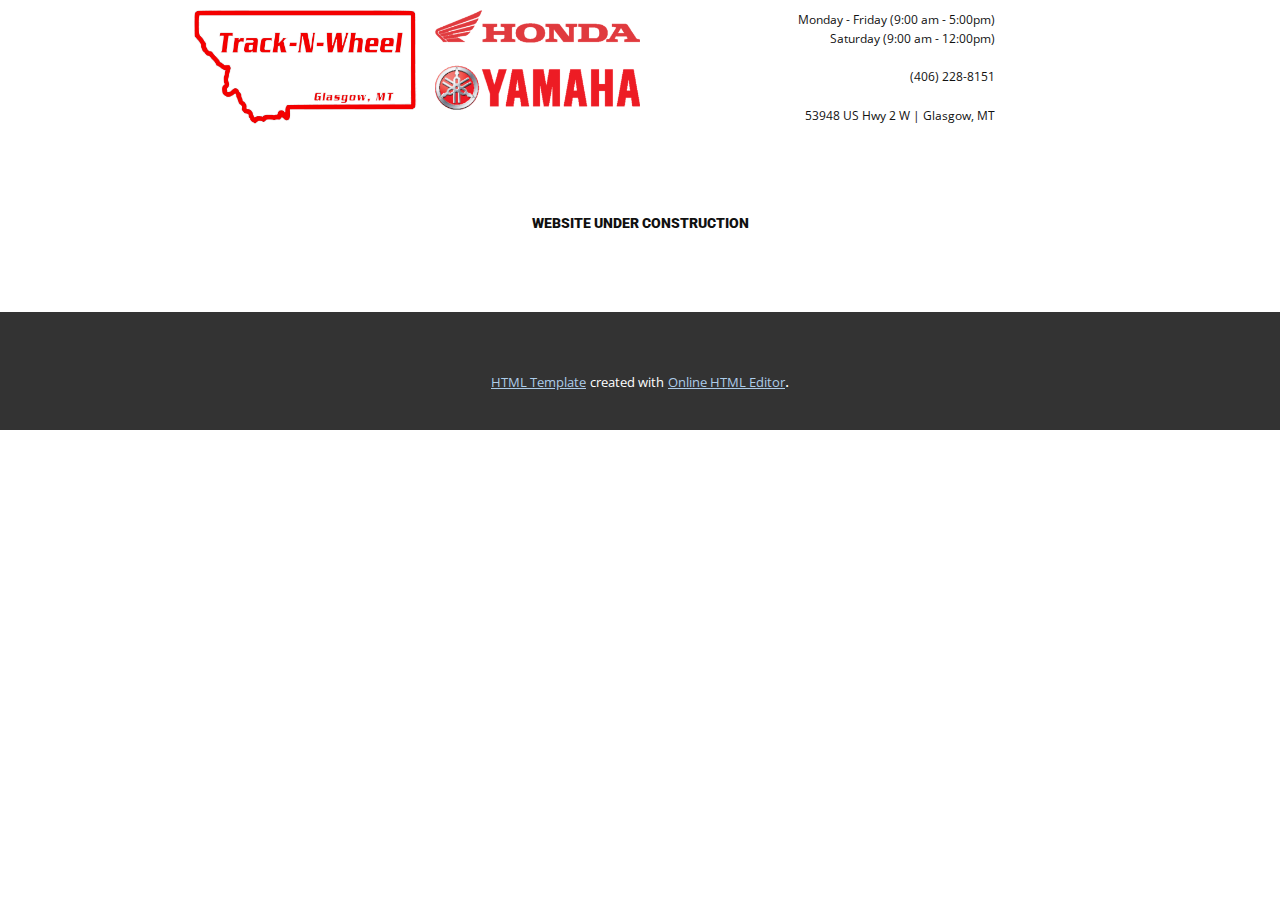
==== index.html @ b9f8b146 "7/1/21" ====
<!DOCTYPE html>
<html style="font-size: 16px;">
  <head>
    <meta name="viewport" content="width=device-width, initial-scale=1.0">
    <meta charset="utf-8">
    <meta name="keywords" content="website under construction">
    <meta name="description" content="">
    <meta name="page_type" content="np-template-header-footer-from-plugin">
    <title>Home</title>
    <link rel="stylesheet" href="nicepage.css" media="screen">
<link rel="stylesheet" href="Home.css" media="screen">
    <script class="u-script" type="text/javascript" src="jquery.js" defer=""></script>
    <script class="u-script" type="text/javascript" src="nicepage.js" defer=""></script>
    <meta name="generator" content="Nicepage 3.19.1, nicepage.com">
    <link id="u-theme-google-font" rel="stylesheet" href="https://fonts.googleapis.com/css?family=Roboto:100,100i,300,300i,400,400i,500,500i,700,700i,900,900i|Open+Sans:300,300i,400,400i,600,600i,700,700i,800,800i">
    
    
    <script type="application/ld+json">{
		"@context": "http://schema.org",
		"@type": "Organization",
		"name": "",
		"logo": "images/track-n-wheel-logo4.png"
}</script>
    <meta name="theme-color" content="#478ac9">
    <meta property="og:title" content="Home">
    <meta property="og:type" content="website">
  </head>
  <body data-home-page="Home.html" data-home-page-title="Home" class="u-body"><header class="u-clearfix u-header u-header" id="sec-2f62"><div class="u-clearfix u-sheet u-valign-middle-xs u-sheet-1">
        <a href="https://nicepage.com" class="u-image u-logo u-image-1" data-image-width="9475" data-image-height="2417">
          <img src="images/track-n-wheel-logo4.png" class="u-logo-image u-logo-image-1" data-image-width="309">
        </a>
        <p class="u-align-right u-text u-text-default u-text-1">Monday - Friday (9:00 am - 5:00pm)<br>Saturday (9:00 am - 12:00pm)<br>
          <br>(406​) 228-8151<br>
          <br>53948 US Hwy 2 W | Glasgow, MT
        </p>
      </div></header>
    <section class="u-align-center u-clearfix u-section-1" id="sec-63b9">
      <div class="u-clearfix u-sheet u-valign-middle u-sheet-1">
        <h1 class="u-text u-text-1">website under const​ruction</h1>
      </div>
    </section>
    
    
    <footer class="u-align-center u-clearfix u-footer u-grey-80 u-footer" id="sec-3730"><div class="u-align-left u-clearfix u-sheet u-sheet-1"></div></footer>
    <section class="u-backlink u-clearfix u-grey-80">
      <a class="u-link" href="https://nicepage.com/html-templates" target="_blank">
        <span>HTML Template</span>
      </a>
      <p class="u-text">
        <span>created with</span>
      </p>
      <a class="u-link" href="https://nicepage.com/wysiwyg-html-editor" target="_blank">
        <span>Online HTML Editor</span>
      </a>. 
    </section>
  </body>
</html>
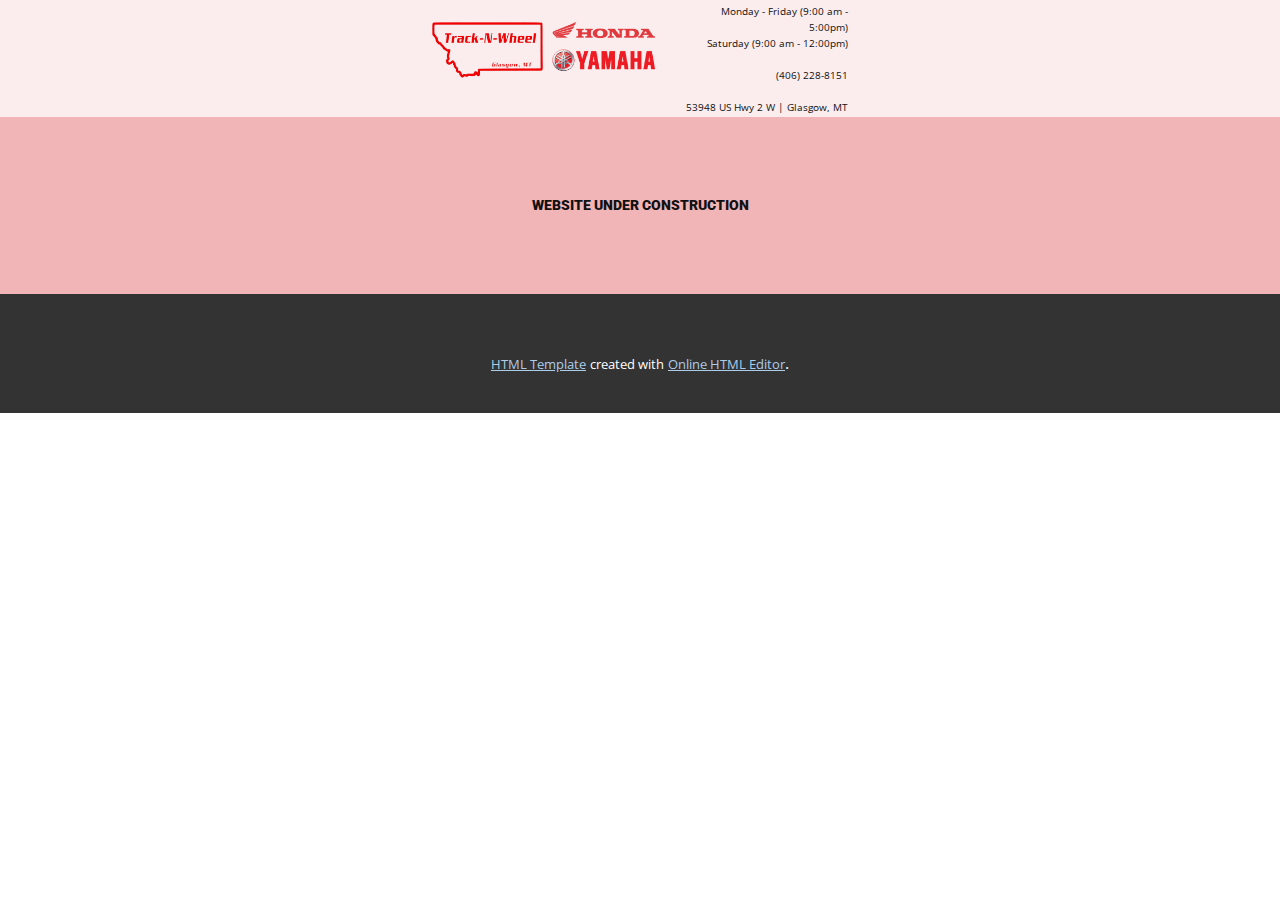
==== commit b46cc04a: "7/1/21" ====
--- a/index.html
+++ b/index.html
@@ -25,17 +25,21 @@
     <meta property="og:title" content="Home">
     <meta property="og:type" content="website">
   </head>
-  <body data-home-page="Home.html" data-home-page-title="Home" class="u-body"><header class="u-clearfix u-header u-header" id="sec-2f62"><div class="u-clearfix u-sheet u-valign-middle-xs u-sheet-1">
-        <a href="https://nicepage.com" class="u-image u-logo u-image-1" data-image-width="9475" data-image-height="2417">
-          <img src="images/track-n-wheel-logo4.png" class="u-logo-image u-logo-image-1" data-image-width="309">
-        </a>
-        <p class="u-align-right u-text u-text-default u-text-1">Monday - Friday (9:00 am - 5:00pm)<br>Saturday (9:00 am - 12:00pm)<br>
-          <br>(406​) 228-8151<br>
-          <br>53948 US Hwy 2 W | Glasgow, MT
-        </p>
+  <body data-home-page="Home.html" data-home-page-title="Home" class="u-body"><header class="u-align-center u-clearfix u-header u-palette-2-light-3 u-header" id="sec-2f62"><div class="u-clearfix u-sheet u-valign-middle u-sheet-1">
+        <div class="u-align-center u-container-style u-expanded-width-xs u-group u-group-1">
+          <div class="u-container-layout u-valign-middle-lg u-valign-middle-md u-valign-middle-sm u-valign-middle-xl">
+            <a href="https://tracknwheel.com" class="u-align-center-xs u-image u-logo u-image-1" data-image-width="9475" data-image-height="2417" title="Track-N-Wheel">
+              <img src="images/track-n-wheel-logo4.png" class="u-logo-image u-logo-image-1" data-image-width="223">
+            </a>
+            <p class="u-align-right-lg u-align-right-md u-align-right-sm u-align-right-xl u-text u-text-1">Monday - Friday (9:00 am - 5:00pm)<br>Saturday (9:00 am - 12:00pm)<br>
+              <br>(406​) 228-8151<br>
+              <br>53948 US Hwy 2 W | Glasgow, MT
+            </p>
+          </div>
+        </div>
       </div></header>
-    <section class="u-align-center u-clearfix u-section-1" id="sec-63b9">
-      <div class="u-clearfix u-sheet u-valign-middle u-sheet-1">
+    <section class="u-align-center u-clearfix u-palette-2-light-2 u-section-1" id="sec-63b9">
+      <div class="u-clearfix u-sheet u-valign-middle-lg u-valign-middle-md u-valign-middle-sm u-valign-middle-xl u-sheet-1">
         <h1 class="u-text u-text-1">website under const​ruction</h1>
       </div>
     </section>
--- a/nicepage.css
+++ b/nicepage.css
@@ -33687,99 +33687,57 @@
 }
 
 .u-header .u-sheet-1 {
-  min-height: 134px;
+  min-height: 117px;
+}
+
+.u-header .u-group-1 {
+  width: 416px;
+  min-height: 97px;
+  margin: 10px auto;
 }
 
 .u-header .u-image-1 {
-  margin: 10px auto 0 124px;
+  width: 223px;
+  height: 57px;
+  margin: 0 auto 0 0;
 }
 
 .u-header .u-logo-image-1 {
-  max-width: 446px;
-  max-height: 446px;
+  max-width: 223px;
+  max-height: 223px;
 }
 
 .u-header .u-text-1 {
-  font-size: 0.75rem;
-  margin: -114px auto 10px 728px;
-}
-@media (max-width: 1199px) {
-  .u-header .u-sheet-1 {
-    min-height: 201px;
-  }
-
-  .u-header .u-image-1 {
-    width: auto;
-    margin-top: 39px;
-    margin-left: 24px;
-  }
-
-  .u-header .u-text-1 {
-    width: auto;
-    margin: -109px 132px 44px auto;
-  }
-}
-@media (max-width: 991px) {
-  .u-header .u-sheet-1 {
-    min-height: 128px;
-  }
-
-  .u-header .u-image-1 {
-    margin-top: 23px;
-    margin-left: 35px;
-  }
-
-  .u-header .u-logo-image-1 {
-    max-width: 325px;
-    max-height: 325px;
-  }
-
-  .u-header .u-text-1 {
-    font-size: 0.625rem;
-    margin-top: -89px;
-    margin-right: 111px;
-    margin-bottom: 16px;
-  }
-}
-@media (max-width: 767px) {
-  .u-header .u-sheet-1 {
-    min-height: 108px;
-  }
-
-  .u-header .u-image-1 {
-    margin-top: 24px;
-  }
-
-  .u-header .u-logo-image-1 {
-    max-width: 235px;
-    max-height: 235px;
-  }
-
-  .u-header .u-text-1 {
-    margin-top: -78px;
-    margin-right: 65px;
-    margin-bottom: 6px;
-  }
-}
+  font-size: 0.625rem;
+  margin: -76px 0 -19px 251px;
+}
+
+
+
 @media (max-width: 575px) {
   .u-header .u-sheet-1 {
-    min-height: 199px;
+    min-height: 193px;
+  }
+
+  .u-header .u-group-1 {
+    min-height: 193px;
+    margin-top: 0;
+    margin-bottom: 0;
+    margin-right: initial;
+    margin-left: initial;
+    width: auto;
   }
 
   .u-header .u-image-1 {
-    margin-top: 8px;
+    margin-top: 10px;
     margin-left: auto;
-  }
-
-  .u-header .u-logo-image-1 {
-    max-width: 309px;
-    max-height: 309px;
+    width: auto;
+    height: auto;
   }
 
   .u-header .u-text-1 {
-    margin-top: 8px;
-    margin-bottom: 8px;
-    margin-right: auto;
+    width: 164px;
+    margin: 10px auto 0;
   }
 }
 .u-footer {
--- a/Home.css
+++ b/Home.css
@@ -1,3 +1,7 @@
+.u-section-1 {
+  background-image: none;
+}
+
 .u-section-1 .u-sheet-1 {
   min-height: 177px;
 }
@@ -15,4 +19,10 @@
     margin-left: 0;
     margin-right: 0;
   }
+}
+
+@media (max-width: 575px) {
+  .u-section-1 .u-text-1 {
+    margin-top: 81px;
+  }
 }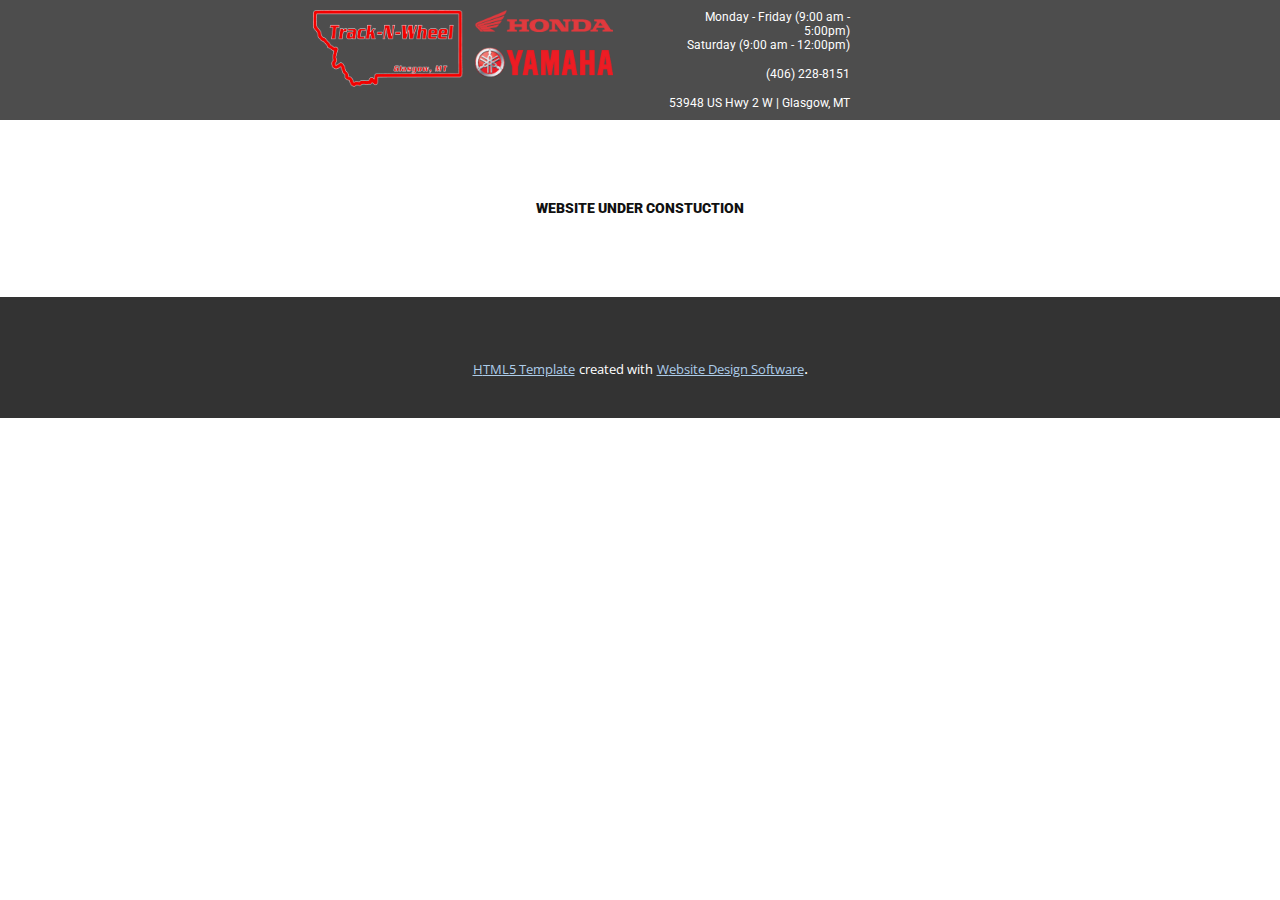
==== commit 6598f6fe: "7/2/21" ====
--- a/index.html
+++ b/index.html
@@ -3,7 +3,7 @@
   <head>
     <meta name="viewport" content="width=device-width, initial-scale=1.0">
     <meta charset="utf-8">
-    <meta name="keywords" content="website under construction">
+    <meta name="keywords" content="Website Under Constuction">
     <meta name="description" content="">
     <meta name="page_type" content="np-template-header-footer-from-plugin">
     <title>Home</title>
@@ -25,36 +25,32 @@
     <meta property="og:title" content="Home">
     <meta property="og:type" content="website">
   </head>
-  <body data-home-page="Home.html" data-home-page-title="Home" class="u-body"><header class="u-align-center u-clearfix u-header u-palette-2-light-3 u-header" id="sec-2f62"><div class="u-clearfix u-sheet u-valign-middle u-sheet-1">
-        <div class="u-align-center u-container-style u-expanded-width-xs u-group u-group-1">
-          <div class="u-container-layout u-valign-middle-lg u-valign-middle-md u-valign-middle-sm u-valign-middle-xl">
-            <a href="https://tracknwheel.com" class="u-align-center-xs u-image u-logo u-image-1" data-image-width="9475" data-image-height="2417" title="Track-N-Wheel">
-              <img src="images/track-n-wheel-logo4.png" class="u-logo-image u-logo-image-1" data-image-width="223">
-            </a>
-            <p class="u-align-right-lg u-align-right-md u-align-right-sm u-align-right-xl u-text u-text-1">Monday - Friday (9:00 am - 5:00pm)<br>Saturday (9:00 am - 12:00pm)<br>
-              <br>(406​) 228-8151<br>
-              <br>53948 US Hwy 2 W | Glasgow, MT
-            </p>
-          </div>
-        </div>
+  <body data-home-page="Home.html" data-home-page-title="Home" class="u-body"><header class="u-clearfix u-grey-70 u-header u-header" id="sec-946a"><div class="u-clearfix u-sheet u-valign-middle-lg u-valign-middle-md u-valign-middle-xl u-valign-middle-xs u-sheet-1">
+        <a href="tracknwheel.com" class="u-image u-logo u-image-1" data-image-width="9475" data-image-height="2417" title="home">
+          <img src="images/track-n-wheel-logo4.png" class="u-logo-image u-logo-image-1" data-image-width="206.4936">
+        </a>
+        <h6 class="u-align-center-xs u-align-right-lg u-align-right-md u-align-right-sm u-align-right-xl u-text u-text-1">Monday - Friday (9:00 am - 5:00pm)<br>Saturday (9:00 am - 12:00pm)<br>
+          <br>(406​) 228-8151<br>
+          <br>53948 US Hwy 2 W | Glasgow, MT
+        </h6>
       </div></header>
-    <section class="u-align-center u-clearfix u-palette-2-light-2 u-section-1" id="sec-63b9">
-      <div class="u-clearfix u-sheet u-valign-middle-lg u-valign-middle-md u-valign-middle-sm u-valign-middle-xl u-sheet-1">
-        <h1 class="u-text u-text-1">website under const​ruction</h1>
+    <section class="u-align-center u-clearfix u-section-1" id="sec-8ed4">
+      <div class="u-clearfix u-sheet u-valign-middle u-sheet-1">
+        <h1 class="u-text u-text-1">Website Under Constuction</h1>
       </div>
     </section>
     
     
-    <footer class="u-align-center u-clearfix u-footer u-grey-80 u-footer" id="sec-3730"><div class="u-align-left u-clearfix u-sheet u-sheet-1"></div></footer>
+    <footer class="u-align-center u-clearfix u-footer u-grey-80 u-footer" id="sec-ab6c"><div class="u-align-left u-clearfix u-sheet u-sheet-1"></div></footer>
     <section class="u-backlink u-clearfix u-grey-80">
-      <a class="u-link" href="https://nicepage.com/html-templates" target="_blank">
-        <span>HTML Template</span>
+      <a class="u-link" href="https://nicepage.com/html5-template" target="_blank">
+        <span>HTML5 Template</span>
       </a>
       <p class="u-text">
         <span>created with</span>
       </p>
-      <a class="u-link" href="https://nicepage.com/wysiwyg-html-editor" target="_blank">
-        <span>Online HTML Editor</span>
+      <a class="u-link" href="https://nicepage.com/" target="_blank">
+        <span>Website Design Software</span>
       </a>. 
     </section>
   </body>
--- a/nicepage.css
+++ b/nicepage.css
@@ -33687,57 +33687,89 @@
 }
 
 .u-header .u-sheet-1 {
-  min-height: 117px;
-}
-
-.u-header .u-group-1 {
-  width: 416px;
-  min-height: 97px;
-  margin: 10px auto;
+  min-height: 104px;
 }
 
 .u-header .u-image-1 {
-  width: 223px;
-  height: 57px;
-  margin: 0 auto 0 0;
+  margin: 10px auto 0 243px;
 }
 
 .u-header .u-logo-image-1 {
-  max-width: 223px;
-  max-height: 223px;
+  max-width: 300px;
+  max-height: 300px;
 }
 
 .u-header .u-text-1 {
-  font-size: 0.625rem;
-  margin: -76px 0 -19px 251px;
-}
-
-
-
+  font-size: 0.75rem;
+  margin: -77px 360px 10px 591px;
+}
+@media (max-width: 1199px) {
+  .u-header .u-sheet-1 {
+    min-height: 97px;
+  }
+
+  .u-header .u-image-1 {
+    width: auto;
+    margin-top: 7px;
+    margin-left: 150px;
+  }
+
+  .u-header .u-text-1 {
+    width: auto;
+    margin: -80px 256px 4px 491px;
+  }
+}
+@media (max-width: 991px) {
+  .u-header .u-sheet-1 {
+    min-height: 91px;
+  }
+
+  .u-header .u-image-1 {
+    margin-top: 4px;
+    margin-right: 381px;
+    margin-left: auto;
+  }
+
+  .u-header .u-text-1 {
+    margin-right: 153px;
+    margin-bottom: 1px;
+    margin-left: 381px;
+  }
+}
+@media (max-width: 767px) {
+  .u-header .u-sheet-1 {
+    min-height: 81px;
+  }
+
+  .u-header .u-image-1 {
+    margin-top: 14px;
+    margin-right: auto;
+    margin-left: 48px;
+  }
+
+  .u-header .u-logo-image-1 {
+    max-width: 206px;
+    max-height: 206px;
+  }
+
+  .u-header .u-text-1 {
+    font-size: 0.625rem;
+    margin: -62px 88px 5px 291px;
+  }
+}
 @media (max-width: 575px) {
   .u-header .u-sheet-1 {
-    min-height: 193px;
-  }
-
-  .u-header .u-group-1 {
-    min-height: 193px;
-    margin-top: 0;
-    margin-bottom: 0;
-    margin-right: initial;
-    margin-left: initial;
-    width: auto;
+    min-height: 152px;
   }
 
   .u-header .u-image-1 {
-    margin-top: 10px;
+    margin-top: 9px;
     margin-left: auto;
     width: auto;
-    height: auto;
   }
 
   .u-header .u-text-1 {
-    width: 164px;
-    margin: 10px auto 0;
+    margin: 9px auto 9px 151px;
   }
 }
 .u-footer {
@@ -33745,7 +33777,7 @@
 }
 
 .u-footer .u-sheet-1 {
-  min-height: 21px;
+  min-height: 23px;
 }
 @media (max-width: 1199px) {
   .u-footer .u-sheet-1 {
--- a/Home.css
+++ b/Home.css
@@ -1,28 +1,17 @@
-.u-section-1 {
-  background-image: none;
-}
-
 .u-section-1 .u-sheet-1 {
   min-height: 177px;
 }
 
 .u-section-1 .u-text-1 {
   font-weight: 900;
+  font-size: 0.875rem;
   text-transform: uppercase;
-  font-size: 0.875rem;
   margin: 60px 20px;
 }
 
 @media (max-width: 1199px) {
   .u-section-1 .u-text-1 {
-    width: auto;
     margin-left: 0;
     margin-right: 0;
   }
-}
-
-@media (max-width: 575px) {
-  .u-section-1 .u-text-1 {
-    margin-top: 81px;
-  }
 }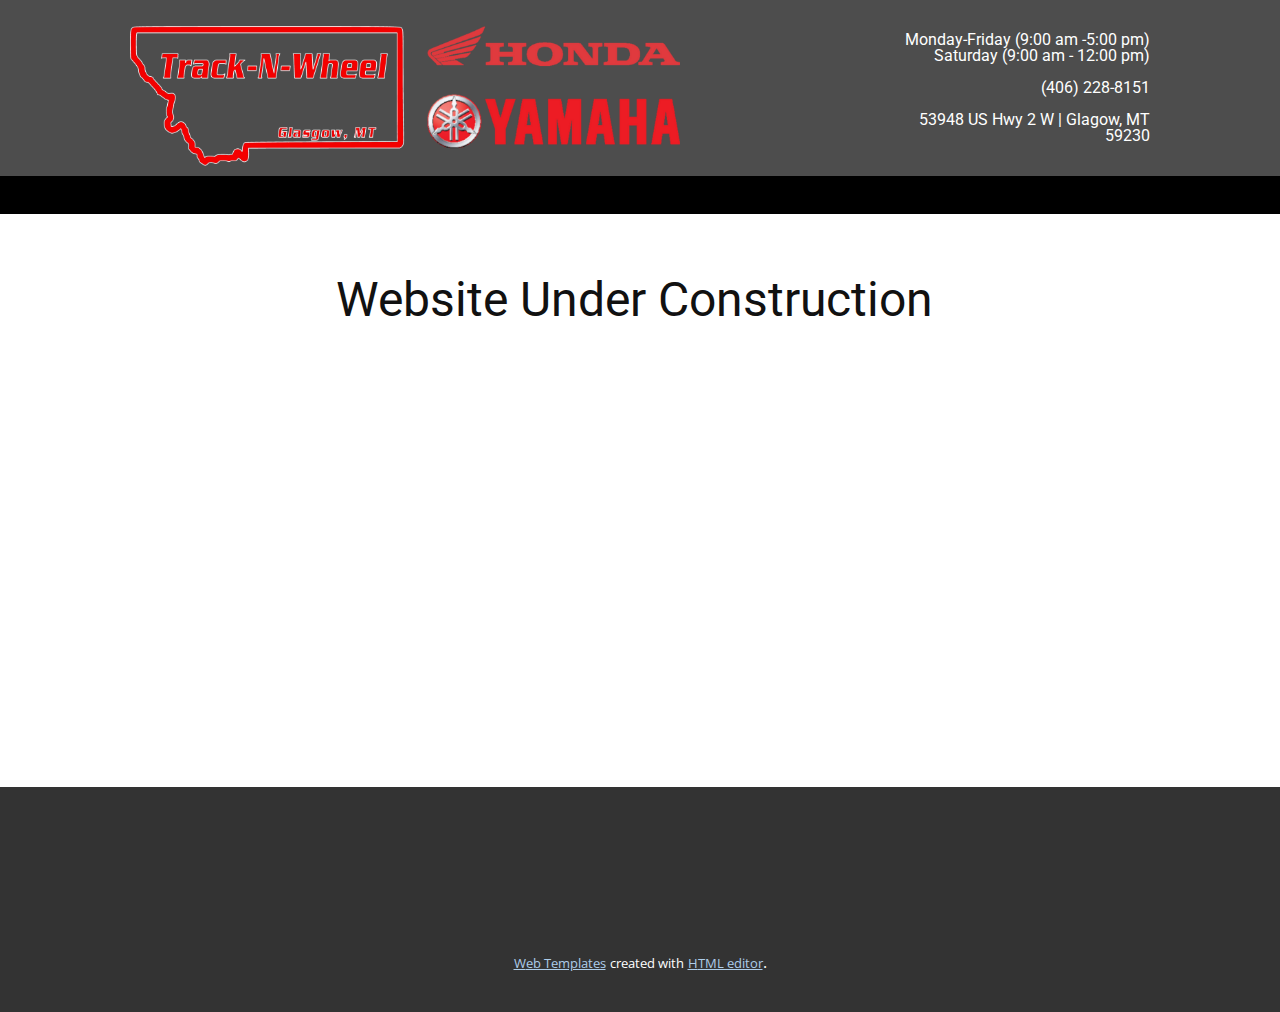
==== commit c9259b78: "7/2/21" ====
--- a/index.html
+++ b/index.html
@@ -3,7 +3,7 @@
   <head>
     <meta name="viewport" content="width=device-width, initial-scale=1.0">
     <meta charset="utf-8">
-    <meta name="keywords" content="Website Under Constuction">
+    <meta name="keywords" content="Track-N-Wheel">
     <meta name="description" content="">
     <meta name="page_type" content="np-template-header-footer-from-plugin">
     <title>Home</title>
@@ -13,44 +13,66 @@
     <script class="u-script" type="text/javascript" src="nicepage.js" defer=""></script>
     <meta name="generator" content="Nicepage 3.19.1, nicepage.com">
     <link id="u-theme-google-font" rel="stylesheet" href="https://fonts.googleapis.com/css?family=Roboto:100,100i,300,300i,400,400i,500,500i,700,700i,900,900i|Open+Sans:300,300i,400,400i,600,600i,700,700i,800,800i">
+    <link id="u-page-google-font" rel="stylesheet" href="https://fonts.googleapis.com/css?family=Roboto:100,100i,300,300i,400,400i,500,500i,700,700i,900,900i">
     
     
     <script type="application/ld+json">{
 		"@context": "http://schema.org",
 		"@type": "Organization",
-		"name": "",
+		"name": "TRACK-N-WHEEL",
 		"logo": "images/track-n-wheel-logo4.png"
 }</script>
     <meta name="theme-color" content="#478ac9">
     <meta property="og:title" content="Home">
+    <meta property="og:description" content="">
     <meta property="og:type" content="website">
   </head>
-  <body data-home-page="Home.html" data-home-page-title="Home" class="u-body"><header class="u-clearfix u-grey-70 u-header u-header" id="sec-946a"><div class="u-clearfix u-sheet u-valign-middle-lg u-valign-middle-md u-valign-middle-xl u-valign-middle-xs u-sheet-1">
-        <a href="tracknwheel.com" class="u-image u-logo u-image-1" data-image-width="9475" data-image-height="2417" title="home">
-          <img src="images/track-n-wheel-logo4.png" class="u-logo-image u-logo-image-1" data-image-width="206.4936">
-        </a>
-        <h6 class="u-align-center-xs u-align-right-lg u-align-right-md u-align-right-sm u-align-right-xl u-text u-text-1">Monday - Friday (9:00 am - 5:00pm)<br>Saturday (9:00 am - 12:00pm)<br>
-          <br>(406​) 228-8151<br>
-          <br>53948 US Hwy 2 W | Glasgow, MT
-        </h6>
+  <body data-home-page="Home.html" data-home-page-title="Home" class="u-body"><header class=" u-clearfix u-header u-section-row-container" id="sec-30c2"><div class="u-section-rows">
+        <div class="u-align-center-md u-align-center-sm u-align-center-xs u-grey-70 u-section-row u-section-row-1" id="sec-71fa">
+          <div class="u-clearfix u-sheet u-valign-middle-md u-sheet-1">
+            <p class="u-align-right-lg u-align-right-md u-align-right-sm u-align-right-xl u-small-text u-text u-text-default-lg u-text-default-md u-text-default-sm u-text-default-xs u-text-variant u-text-1">Monday-Friday (9:00 am -5:00 pm)<br>Saturday (9:00 am - 12:00 pm)<br>
+              <br>(​406) 228-8151<br>
+              <br>53948 US Hwy 2 W | Glagow, MT 59230<br>
+            </p>
+            <a href="https://tracknwheel.com" class="u-image u-logo u-image-1" data-image-width="1600" data-image-height="408" title="Home">
+              <img src="images/track-n-wheel-logo4.png" class="u-logo-image u-logo-image-1" data-image-width="250">
+            </a>
+          </div>
+          
+          
+          
+          
+          
+        </div>
+        <div class="u-black u-section-row u-section-row-2" id="sec-13b1">
+          <div class="u-align-left u-clearfix u-sheet u-sheet-2"></div>
+          
+          
+          
+          
+          
+        </div>
       </div></header>
-    <section class="u-align-center u-clearfix u-section-1" id="sec-8ed4">
-      <div class="u-clearfix u-sheet u-valign-middle u-sheet-1">
-        <h1 class="u-text u-text-1">Website Under Constuction</h1>
+    <section class="u-clearfix u-section-1" id="sec-ba61">
+      <div class="u-clearfix u-sheet u-valign-top u-sheet-1">
+        <h1 class="u-text u-text-default-lg u-text-default-md u-text-default-xl u-text-1">Website Under Construction&nbsp;<br>
+        </h1>
       </div>
     </section>
+    <style class="u-overlap-style">.u-overlap:not(.u-sticky-scroll) .u-header {
+}</style>
     
     
-    <footer class="u-align-center u-clearfix u-footer u-grey-80 u-footer" id="sec-ab6c"><div class="u-align-left u-clearfix u-sheet u-sheet-1"></div></footer>
+    <footer class="u-align-center u-clearfix u-footer u-grey-80 u-footer" id="sec-7431"><div class="u-align-left u-clearfix u-sheet u-sheet-1"></div></footer>
     <section class="u-backlink u-clearfix u-grey-80">
-      <a class="u-link" href="https://nicepage.com/html5-template" target="_blank">
-        <span>HTML5 Template</span>
+      <a class="u-link" href="https://nicepage.com/website-templates" target="_blank">
+        <span>Web Templates</span>
       </a>
       <p class="u-text">
         <span>created with</span>
       </p>
-      <a class="u-link" href="https://nicepage.com/" target="_blank">
-        <span>Website Design Software</span>
+      <a class="u-link" href="https://nicepage.com/wysiwyg-html-editor" target="_blank">
+        <span>HTML editor</span>
       </a>. 
     </section>
   </body>
--- a/nicepage.css
+++ b/nicepage.css
@@ -33404,7 +33404,175 @@
 
 /*begin-variables sitestylecss*/
 
-
+.u-custom-color-1,
+        .u-body.u-custom-color-1,
+        .u-container-style.u-custom-color-1:before,
+        .u-table-alt-custom-color-1 tr:nth-child(even)
+        {
+            color: #ffffff;
+            background-color: #ff4040;
+        }
+
+        .u-button-style.u-custom-color-1,
+        .u-button-style.u-custom-color-1[class*="u-border-"]
+        {
+            color: #ffffff !important;
+            background-color: #ff4040 !important;
+        }
+
+        .u-button-style.u-custom-color-1:hover,
+        .u-button-style.u-custom-color-1[class*="u-border-"]:hover,
+        .u-button-style.u-custom-color-1:focus,
+        .u-button-style.u-custom-color-1[class*="u-border-"]:focus,
+        .u-button-style.u-button-style.u-custom-color-1:active,
+        .u-button-style.u-button-style.u-custom-color-1[class*="u-border-"]:active,
+        .u-button-style.u-button-style.u-custom-color-1.active,
+        .u-button-style.u-button-style.u-custom-color-1[class*="u-border-"].active,
+        li.active > .u-button-style.u-button-style.u-custom-color-1,
+        li.active > .u-button-style.u-button-style.u-custom-color-1[class*="u-border-"]
+        {
+            color: #ffffff !important;
+            background-color: #ff2020 !important;
+        }
+
+        .u-hover-custom-color-1:hover,
+        .u-hover-custom-color-1[class*="u-border-"]:hover,
+        .u-hover-custom-color-1:focus,
+        .u-hover-custom-color-1[class*="u-border-"]:focus,
+        .u-active-custom-color-1.u-active.u-active,
+        .u-active-custom-color-1[class*="u-border-"].u-active.u-active,
+        a.u-button-style.u-hover-custom-color-1:hover,
+        a.u-button-style.u-hover-custom-color-1[class*="u-border-"]:hover,
+        a.u-button-style:hover > .u-hover-custom-color-1,
+        a.u-button-style:hover > .u-hover-custom-color-1[class*="u-border-"],
+        a.u-button-style.u-hover-custom-color-1:focus,
+        a.u-button-style.u-hover-custom-color-1[class*="u-border-"]:focus,
+        a.u-button-style.u-button-style.u-active-custom-color-1:active,
+        a.u-button-style.u-button-style.u-active-custom-color-1[class*="u-border-"]:active,
+        a.u-button-style.u-button-style.u-active-custom-color-1.active,
+        a.u-button-style.u-button-style.u-active-custom-color-1[class*="u-border-"].active,
+        a.u-button-style.u-button-style.active > .u-active-custom-color-1,
+        a.u-button-style.u-button-style.active > .u-active-custom-color-1[class*="u-border-"],
+        li.active > a.u-button-style.u-button-style.u-active-custom-color-1,
+        li.active > a.u-button-style.u-button-style.u-active-custom-color-1[class*="u-border-"]
+        {
+            color: #ffffff !important;
+            background-color: #ff4040 !important;
+        }
+
+        a.u-link.u-hover-custom-color-1:hover {
+            color: #ff4040 !important;
+        }
+
+        
+
+        
+        .u-border-custom-color-1,
+        .u-separator-custom-color-1:after
+        {
+            border-color: #ff4040;
+            stroke: #ff4040;
+        }
+
+        .u-button-style.u-border-custom-color-1
+        {
+            border-color: #ff4040 !important;
+            color: #ff4040 !important;
+            background-color: transparent !important;
+        }
+
+        .u-button-style.u-border-custom-color-1:hover,
+        .u-button-style.u-border-custom-color-1:focus
+        {
+            border-color: #ff2020 !important;
+            color: #ff2020 !important;
+            background-color: transparent !important;
+        }
+
+        .u-border-hover-custom-color-1:hover,
+        .u-border-hover-custom-color-1:focus,
+        .u-border-active-custom-color-1.u-active.u-active,
+        a.u-button-style.u-border-hover-custom-color-1:hover,
+        a.u-button-style:hover > .u-border-hover-custom-color-1,
+        a.u-button-style.u-border-hover-custom-color-1:focus,
+        a.u-button-style.u-button-style.u-border-active-custom-color-1:active,
+        a.u-button-style.u-button-style.u-border-active-custom-color-1.active,
+        a.u-button-style.u-button-style.active > .u-border-active-custom-color-1,
+        li.active > a.u-button-style.u-button-style.u-border-active-custom-color-1
+        {
+            color: #ff4040 !important;
+            border-color: #ff4040 !important;
+        }
+
+        .u-link.u-border-custom-color-1[class*="u-border-"]
+        {
+            border-color: #ff4040 !important;
+        }
+
+        .u-link.u-border-custom-color-1[class*="u-border-"]:hover
+        {
+            border-color: #ff2020 !important;
+        }
+        
+
+        
+        .u-text-custom-color-1,
+        a.u-button-style.u-text-custom-color-1,
+        a.u-button-style.u-text-custom-color-1[class*="u-border-"]
+        {
+            color: #ff4040 !important;
+        }
+
+        a.u-button-style.u-text-custom-color-1:hover,
+        a.u-button-style.u-text-custom-color-1[class*="u-border-"]:hover,
+        a.u-button-style.u-text-custom-color-1:focus,
+        a.u-button-style.u-text-custom-color-1[class*="u-border-"]:focus,
+        a.u-button-style.u-button-style.u-text-custom-color-1:active,
+        a.u-button-style.u-button-style.u-text-custom-color-1[class*="u-border-"]:active,
+        a.u-button-style.u-button-style.u-text-custom-color-1.active,
+        a.u-button-style.u-button-style.u-text-custom-color-1[class*="u-border-"].active
+        {
+            color: #ff2020 !important;
+        }
+
+        a.u-button-style:hover > .u-text-hover-custom-color-1,
+        a.u-button-style:hover > .u-text-hover-custom-color-1[class*="u-border-"],
+        a.u-button-style.u-button-style.u-text-hover-custom-color-1:hover,
+        a.u-button-style.u-button-style.u-text-hover-custom-color-1[class*="u-border-"]:hover,
+        a.u-button-style.u-button-style.u-text-hover-custom-color-1:focus,
+        a.u-button-style.u-button-style.u-text-hover-custom-color-1[class*="u-border-"]:focus,
+        a.u-button-style.u-button-style.u-button-style.u-text-active-custom-color-1:active,
+        a.u-button-style.u-button-style.u-button-style.u-text-active-custom-color-1[class*="u-border-"]:active,
+        a.u-button-style.u-button-style.u-button-style.u-text-active-custom-color-1.active,
+        a.u-button-style.u-button-style.u-button-style.u-text-active-custom-color-1[class*="u-border-"].active,
+        a.u-button-style.u-button-style.active > .u-text-active-custom-color-1,
+        a.u-button-style.u-button-style.active > .u-text-active-custom-color-1[class*="u-border-"],
+        :not(.level-2) > .u-nav > .u-nav-item > a.u-nav-link.u-text-hover-custom-color-1:hover,
+        :not(.level-2) > .u-nav > .u-nav-item > a.u-nav-link.u-nav-link.u-text-active-custom-color-1.active,
+        .u-popupmenu-items.u-text-hover-custom-color-1 .u-nav-link:hover,
+        .u-popupmenu-items.u-popupmenu-items.u-text-active-custom-color-1 .u-nav-link.active
+        {
+            color: #ff4040 !important;
+        }
+
+        .u-text-custom-color-1 svg,
+        .u-text-hover-custom-color-1:hover svg,
+        .u-button-style:hover > .u-text-hover-custom-color-1 svg,
+        .u-button-style.u-button-style.active > .u-text-active-custom-color-1 svg,
+        .u-text-hover-custom-color-1:focus svg
+        {
+            fill: #ff4040;
+        }
+
+        .u-link.u-text-custom-color-1:hover
+        {
+            color: #ff2020 !important;
+        }
+
+        a.u-link.u-text-hover-custom-color-1:hover
+        {
+            color: #ff4040 !important;
+        }
 
         
 
@@ -33481,9 +33649,13 @@
         }
         p.u-small-text
         {
-        font-size: 0.875rem;
+        font-size: 0.75rem;
         margin-top: 20px;
         margin-bottom: 20px;
+        font-family: Roboto,sans-serif;
+        line-height: 1;
+        list-icon-spacing: 0.3;
+        list-icon-size: 0.8;
         }
         p:not(.u-text-variant)
         {
@@ -33654,25 +33826,25 @@
         /** color-rules **/
 
         /** alt-color-rules **/
-        .u-body-color a,.u-palette-1-base a,.u-palette-1-dark-3 a,.u-palette-1-dark-2 a,.u-palette-1-dark-1 a,.u-palette-1 a,.u-palette-1-light-1 a,.u-palette-2-base a,.u-palette-2-dark-3 a,.u-palette-2-dark-2 a,.u-palette-2-dark-1 a,.u-palette-2 a,.u-palette-2-light-1 a,.u-palette-3-dark-3 a,.u-palette-3-dark-2 a,.u-palette-3-dark-1 a,.u-palette-4-base a,.u-palette-4-dark-3 a,.u-palette-4-dark-2 a,.u-palette-4-dark-1 a,.u-palette-5-dark-3 a,.u-palette-5-dark-2 a,.u-palette-5-dark-1 a,.u-grey-40 a,.u-grey-30 a,.u-grey-90 a,.u-grey-80 a,.u-grey-75 a,.u-black a,.u-grey-70 a,.u-grey-60 a,.u-grey-50 a,.u-grey-dark-3 a,.u-grey-dark-2 a,.u-grey-dark-1 a,.u-grey a,.u-shading a,.u-overlap-contrast .u-header a:not(.u-nav-link):not(.u-btn)
+        .u-custom-color-1 a,.u-body-color a,.u-palette-1-base a,.u-palette-1-dark-3 a,.u-palette-1-dark-2 a,.u-palette-1-dark-1 a,.u-palette-1 a,.u-palette-1-light-1 a,.u-palette-2-base a,.u-palette-2-dark-3 a,.u-palette-2-dark-2 a,.u-palette-2-dark-1 a,.u-palette-2 a,.u-palette-2-light-1 a,.u-palette-3-dark-3 a,.u-palette-3-dark-2 a,.u-palette-3-dark-1 a,.u-palette-4-base a,.u-palette-4-dark-3 a,.u-palette-4-dark-2 a,.u-palette-4-dark-1 a,.u-palette-5-dark-3 a,.u-palette-5-dark-2 a,.u-palette-5-dark-1 a,.u-grey-40 a,.u-grey-30 a,.u-grey-90 a,.u-grey-80 a,.u-grey-75 a,.u-black a,.u-grey-70 a,.u-grey-60 a,.u-grey-50 a,.u-grey-dark-3 a,.u-grey-dark-2 a,.u-grey-dark-1 a,.u-grey a,.u-shading a,.u-overlap-contrast .u-header a:not(.u-nav-link):not(.u-btn)
         {
         color: #adcce9;
         }
-        .u-body-color a:hover,.u-palette-1-base a:hover,.u-palette-1-dark-3 a:hover,.u-palette-1-dark-2 a:hover,.u-palette-1-dark-1 a:hover,.u-palette-1 a:hover,.u-palette-1-light-1 a:hover,.u-palette-2-base a:hover,.u-palette-2-dark-3 a:hover,.u-palette-2-dark-2 a:hover,.u-palette-2-dark-1 a:hover,.u-palette-2 a:hover,.u-palette-2-light-1 a:hover,.u-palette-3-dark-3 a:hover,.u-palette-3-dark-2 a:hover,.u-palette-3-dark-1 a:hover,.u-palette-4-base a:hover,.u-palette-4-dark-3 a:hover,.u-palette-4-dark-2 a:hover,.u-palette-4-dark-1 a:hover,.u-palette-5-dark-3 a:hover,.u-palette-5-dark-2 a:hover,.u-palette-5-dark-1 a:hover,.u-grey-40 a:hover,.u-grey-30 a:hover,.u-grey-90 a:hover,.u-grey-80 a:hover,.u-grey-75 a:hover,.u-black a:hover,.u-grey-70 a:hover,.u-grey-60 a:hover,.u-grey-50 a:hover,.u-grey-dark-3 a:hover,.u-grey-dark-2 a:hover,.u-grey-dark-1 a:hover,.u-grey a:hover
+        .u-custom-color-1 a:hover,.u-body-color a:hover,.u-palette-1-base a:hover,.u-palette-1-dark-3 a:hover,.u-palette-1-dark-2 a:hover,.u-palette-1-dark-1 a:hover,.u-palette-1 a:hover,.u-palette-1-light-1 a:hover,.u-palette-2-base a:hover,.u-palette-2-dark-3 a:hover,.u-palette-2-dark-2 a:hover,.u-palette-2-dark-1 a:hover,.u-palette-2 a:hover,.u-palette-2-light-1 a:hover,.u-palette-3-dark-3 a:hover,.u-palette-3-dark-2 a:hover,.u-palette-3-dark-1 a:hover,.u-palette-4-base a:hover,.u-palette-4-dark-3 a:hover,.u-palette-4-dark-2 a:hover,.u-palette-4-dark-1 a:hover,.u-palette-5-dark-3 a:hover,.u-palette-5-dark-2 a:hover,.u-palette-5-dark-1 a:hover,.u-grey-40 a:hover,.u-grey-30 a:hover,.u-grey-90 a:hover,.u-grey-80 a:hover,.u-grey-75 a:hover,.u-black a:hover,.u-grey-70 a:hover,.u-grey-60 a:hover,.u-grey-50 a:hover,.u-grey-dark-3 a:hover,.u-grey-dark-2 a:hover,.u-grey-dark-1 a:hover,.u-grey a:hover
         {
         color: #a1a1a1;
         }
-        .u-body-color .u-btn,.u-palette-1-base .u-btn,.u-palette-1-dark-3 .u-btn,.u-palette-1-dark-2 .u-btn,.u-palette-1-dark-1 .u-btn,.u-palette-1 .u-btn,.u-palette-1-light-1 .u-btn,.u-palette-2-base .u-btn,.u-palette-2-dark-3 .u-btn,.u-palette-2-dark-2 .u-btn,.u-palette-2-dark-1 .u-btn,.u-palette-2 .u-btn,.u-palette-2-light-1 .u-btn,.u-palette-3-dark-3 .u-btn,.u-palette-3-dark-2 .u-btn,.u-palette-3-dark-1 .u-btn,.u-palette-4-base .u-btn,.u-palette-4-dark-3 .u-btn,.u-palette-4-dark-2 .u-btn,.u-palette-4-dark-1 .u-btn,.u-palette-5-dark-3 .u-btn,.u-palette-5-dark-2 .u-btn,.u-palette-5-dark-1 .u-btn,.u-grey-40 .u-btn,.u-grey-30 .u-btn,.u-grey-90 .u-btn,.u-grey-80 .u-btn,.u-grey-75 .u-btn,.u-black .u-btn,.u-grey-70 .u-btn,.u-grey-60 .u-btn,.u-grey-50 .u-btn,.u-grey-dark-3 .u-btn,.u-grey-dark-2 .u-btn,.u-grey-dark-1 .u-btn,.u-grey .u-btn,.u-shading .u-btn,.u-overlap-contrast .u-header .u-btn
+        .u-custom-color-1 .u-btn,.u-body-color .u-btn,.u-palette-1-base .u-btn,.u-palette-1-dark-3 .u-btn,.u-palette-1-dark-2 .u-btn,.u-palette-1-dark-1 .u-btn,.u-palette-1 .u-btn,.u-palette-1-light-1 .u-btn,.u-palette-2-base .u-btn,.u-palette-2-dark-3 .u-btn,.u-palette-2-dark-2 .u-btn,.u-palette-2-dark-1 .u-btn,.u-palette-2 .u-btn,.u-palette-2-light-1 .u-btn,.u-palette-3-dark-3 .u-btn,.u-palette-3-dark-2 .u-btn,.u-palette-3-dark-1 .u-btn,.u-palette-4-base .u-btn,.u-palette-4-dark-3 .u-btn,.u-palette-4-dark-2 .u-btn,.u-palette-4-dark-1 .u-btn,.u-palette-5-dark-3 .u-btn,.u-palette-5-dark-2 .u-btn,.u-palette-5-dark-1 .u-btn,.u-grey-40 .u-btn,.u-grey-30 .u-btn,.u-grey-90 .u-btn,.u-grey-80 .u-btn,.u-grey-75 .u-btn,.u-black .u-btn,.u-grey-70 .u-btn,.u-grey-60 .u-btn,.u-grey-50 .u-btn,.u-grey-dark-3 .u-btn,.u-grey-dark-2 .u-btn,.u-grey-dark-1 .u-btn,.u-grey .u-btn,.u-shading .u-btn,.u-overlap-contrast .u-header .u-btn
         {
         background-color: #adcce9;
         color: #000000;
         }
-        .u-body-color .u-btn:hover,.u-palette-1-base .u-btn:hover,.u-palette-1-dark-3 .u-btn:hover,.u-palette-1-dark-2 .u-btn:hover,.u-palette-1-dark-1 .u-btn:hover,.u-palette-1 .u-btn:hover,.u-palette-1-light-1 .u-btn:hover,.u-palette-2-base .u-btn:hover,.u-palette-2-dark-3 .u-btn:hover,.u-palette-2-dark-2 .u-btn:hover,.u-palette-2-dark-1 .u-btn:hover,.u-palette-2 .u-btn:hover,.u-palette-2-light-1 .u-btn:hover,.u-palette-3-dark-3 .u-btn:hover,.u-palette-3-dark-2 .u-btn:hover,.u-palette-3-dark-1 .u-btn:hover,.u-palette-4-base .u-btn:hover,.u-palette-4-dark-3 .u-btn:hover,.u-palette-4-dark-2 .u-btn:hover,.u-palette-4-dark-1 .u-btn:hover,.u-palette-5-dark-3 .u-btn:hover,.u-palette-5-dark-2 .u-btn:hover,.u-palette-5-dark-1 .u-btn:hover,.u-grey-40 .u-btn:hover,.u-grey-30 .u-btn:hover,.u-grey-90 .u-btn:hover,.u-grey-80 .u-btn:hover,.u-grey-75 .u-btn:hover,.u-black .u-btn:hover,.u-grey-70 .u-btn:hover,.u-grey-60 .u-btn:hover,.u-grey-50 .u-btn:hover,.u-grey-dark-3 .u-btn:hover,.u-grey-dark-2 .u-btn:hover,.u-grey-dark-1 .u-btn:hover,.u-grey .u-btn:hover,.u-shading .u-btn:hover,.u-overlap-contrast .u-header .u-btn:hover
+        .u-custom-color-1 .u-btn:hover,.u-body-color .u-btn:hover,.u-palette-1-base .u-btn:hover,.u-palette-1-dark-3 .u-btn:hover,.u-palette-1-dark-2 .u-btn:hover,.u-palette-1-dark-1 .u-btn:hover,.u-palette-1 .u-btn:hover,.u-palette-1-light-1 .u-btn:hover,.u-palette-2-base .u-btn:hover,.u-palette-2-dark-3 .u-btn:hover,.u-palette-2-dark-2 .u-btn:hover,.u-palette-2-dark-1 .u-btn:hover,.u-palette-2 .u-btn:hover,.u-palette-2-light-1 .u-btn:hover,.u-palette-3-dark-3 .u-btn:hover,.u-palette-3-dark-2 .u-btn:hover,.u-palette-3-dark-1 .u-btn:hover,.u-palette-4-base .u-btn:hover,.u-palette-4-dark-3 .u-btn:hover,.u-palette-4-dark-2 .u-btn:hover,.u-palette-4-dark-1 .u-btn:hover,.u-palette-5-dark-3 .u-btn:hover,.u-palette-5-dark-2 .u-btn:hover,.u-palette-5-dark-1 .u-btn:hover,.u-grey-40 .u-btn:hover,.u-grey-30 .u-btn:hover,.u-grey-90 .u-btn:hover,.u-grey-80 .u-btn:hover,.u-grey-75 .u-btn:hover,.u-black .u-btn:hover,.u-grey-70 .u-btn:hover,.u-grey-60 .u-btn:hover,.u-grey-50 .u-btn:hover,.u-grey-dark-3 .u-btn:hover,.u-grey-dark-2 .u-btn:hover,.u-grey-dark-1 .u-btn:hover,.u-grey .u-btn:hover,.u-shading .u-btn:hover,.u-overlap-contrast .u-header .u-btn:hover
         {
         background-color: #8db8e0;
         color: #ffffff;
         }
-        .u-body-color .u-btn:active,.u-palette-1-base .u-btn:active,.u-palette-1-dark-3 .u-btn:active,.u-palette-1-dark-2 .u-btn:active,.u-palette-1-dark-1 .u-btn:active,.u-palette-1 .u-btn:active,.u-palette-1-light-1 .u-btn:active,.u-palette-2-base .u-btn:active,.u-palette-2-dark-3 .u-btn:active,.u-palette-2-dark-2 .u-btn:active,.u-palette-2-dark-1 .u-btn:active,.u-palette-2 .u-btn:active,.u-palette-2-light-1 .u-btn:active,.u-palette-3-dark-3 .u-btn:active,.u-palette-3-dark-2 .u-btn:active,.u-palette-3-dark-1 .u-btn:active,.u-palette-4-base .u-btn:active,.u-palette-4-dark-3 .u-btn:active,.u-palette-4-dark-2 .u-btn:active,.u-palette-4-dark-1 .u-btn:active,.u-palette-5-dark-3 .u-btn:active,.u-palette-5-dark-2 .u-btn:active,.u-palette-5-dark-1 .u-btn:active,.u-grey-40 .u-btn:active,.u-grey-30 .u-btn:active,.u-grey-90 .u-btn:active,.u-grey-80 .u-btn:active,.u-grey-75 .u-btn:active,.u-black .u-btn:active,.u-grey-70 .u-btn:active,.u-grey-60 .u-btn:active,.u-grey-50 .u-btn:active,.u-grey-dark-3 .u-btn:active,.u-grey-dark-2 .u-btn:active,.u-grey-dark-1 .u-btn:active,.u-grey .u-btn:active,.u-shading .u-btn:active,.u-overlap-contrast .u-header .u-btn:active
+        .u-custom-color-1 .u-btn:active,.u-body-color .u-btn:active,.u-palette-1-base .u-btn:active,.u-palette-1-dark-3 .u-btn:active,.u-palette-1-dark-2 .u-btn:active,.u-palette-1-dark-1 .u-btn:active,.u-palette-1 .u-btn:active,.u-palette-1-light-1 .u-btn:active,.u-palette-2-base .u-btn:active,.u-palette-2-dark-3 .u-btn:active,.u-palette-2-dark-2 .u-btn:active,.u-palette-2-dark-1 .u-btn:active,.u-palette-2 .u-btn:active,.u-palette-2-light-1 .u-btn:active,.u-palette-3-dark-3 .u-btn:active,.u-palette-3-dark-2 .u-btn:active,.u-palette-3-dark-1 .u-btn:active,.u-palette-4-base .u-btn:active,.u-palette-4-dark-3 .u-btn:active,.u-palette-4-dark-2 .u-btn:active,.u-palette-4-dark-1 .u-btn:active,.u-palette-5-dark-3 .u-btn:active,.u-palette-5-dark-2 .u-btn:active,.u-palette-5-dark-1 .u-btn:active,.u-grey-40 .u-btn:active,.u-grey-30 .u-btn:active,.u-grey-90 .u-btn:active,.u-grey-80 .u-btn:active,.u-grey-75 .u-btn:active,.u-black .u-btn:active,.u-grey-70 .u-btn:active,.u-grey-60 .u-btn:active,.u-grey-50 .u-btn:active,.u-grey-dark-3 .u-btn:active,.u-grey-dark-2 .u-btn:active,.u-grey-dark-1 .u-btn:active,.u-grey .u-btn:active,.u-shading .u-btn:active,.u-overlap-contrast .u-header .u-btn:active
         {
         background-color: #8db8e0;
         color: #ffffff;
@@ -33682,102 +33854,135 @@
 
 
 /*end-variables sitestylecss*/
-.u-header {
+.u-header .u-sheet-1 {
+  min-height: 159px;
+}
+
+.u-header .u-text-1 {
+  line-height: 1;
+  font-size: 1rem;
+  margin: 32px 60px 0 801px;
+}
+
+.u-header .u-image-1 {
+  margin: -118px auto 10px 60px;
+}
+
+.u-header .u-logo-image-1 {
+  max-width: 550px;
+  max-height: 550px;
+}
+.u-header .u-section-row-2 {
   background-image: none;
 }
 
-.u-header .u-sheet-1 {
-  min-height: 104px;
-}
-
-.u-header .u-image-1 {
-  margin: 10px auto 0 243px;
-}
-
-.u-header .u-logo-image-1 {
-  max-width: 300px;
-  max-height: 300px;
-}
-
-.u-header .u-text-1 {
-  font-size: 0.75rem;
-  margin: -77px 360px 10px 591px;
+.u-header .u-sheet-2 {
+  min-height: 38px;
 }
 @media (max-width: 1199px) {
   .u-header .u-sheet-1 {
-    min-height: 97px;
-  }
-
-  .u-header .u-image-1 {
-    width: auto;
-    margin-top: 7px;
-    margin-left: 150px;
+    min-height: 135px;
   }
 
   .u-header .u-text-1 {
     width: auto;
-    margin: -80px 256px 4px 491px;
-  }
-}
+    margin-top: 19px;
+    margin-right: 40px;
+    margin-left: auto;
+  }
+
+  .u-header .u-image-1 {
+    margin-top: -105px;
+    margin-bottom: 10px;
+    margin-left: 40px;
+  }
+
+  .u-header .u-logo-image-1 {
+    max-width: 450px;
+    max-height: 450px;
+  }
+}
+
 @media (max-width: 991px) {
   .u-header .u-sheet-1 {
-    min-height: 91px;
+    min-height: 109px;
+  }
+
+  .u-header .u-text-1 {
+    line-height: 12px;
+    font-size: 0.75rem;
+    margin-top: 10px;
+    margin-right: 30px;
   }
 
   .u-header .u-image-1 {
-    margin-top: 4px;
-    margin-right: 381px;
-    margin-left: auto;
-  }
-
-  .u-header .u-text-1 {
-    margin-right: 153px;
-    margin-bottom: 1px;
-    margin-left: 381px;
+    margin-top: -80px;
+    margin-bottom: 2px;
+    margin-left: 30px;
+  }
+
+  .u-header .u-logo-image-1 {
+    max-width: 350px;
+    max-height: 350px;
+  }
+}
+@media (max-width: 991px) {
+  .u-header .u-sheet-2 {
+    min-height: 32px;
   }
 }
 @media (max-width: 767px) {
   .u-header .u-sheet-1 {
-    min-height: 81px;
+    min-height: 84px;
+  }
+
+  .u-header .u-text-1 {
+    line-height: 1;
+    font-size: 0.625rem;
+    margin-top: 12px;
+    margin-right: 20px;
   }
 
   .u-header .u-image-1 {
-    margin-top: 14px;
-    margin-right: auto;
-    margin-left: 48px;
+    margin-top: -62px;
+    margin-bottom: 10px;
+    margin-left: 20px;
   }
 
   .u-header .u-logo-image-1 {
-    max-width: 206px;
-    max-height: 206px;
-  }
-
-  .u-header .u-text-1 {
-    font-size: 0.625rem;
-    margin: -62px 88px 5px 291px;
-  }
-}
+    max-width: 250px;
+    max-height: 250px;
+  }
+}
+
 @media (max-width: 575px) {
   .u-header .u-sheet-1 {
-    min-height: 152px;
+    min-height: 160px;
+  }
+
+  .u-header .u-text-1 {
+    margin-top: 90px;
+    margin-right: auto;
   }
 
   .u-header .u-image-1 {
-    margin-top: 9px;
+    margin-top: -140px;
     margin-left: auto;
-    width: auto;
-  }
-
-  .u-header .u-text-1 {
-    margin: 9px auto 9px 151px;
-  }
-}
+    margin-bottom: 60px;
+  }
+
+  .u-header .u-logo-image-1 {
+    max-width: 275px;
+    max-height: 275px;
+  }
+}
+
 .u-footer {
   background-image: none;
 }
 
 .u-footer .u-sheet-1 {
-  min-height: 23px;
+  min-height: 127px;
 }
 @media (max-width: 1199px) {
   .u-footer .u-sheet-1 {
--- a/Home.css
+++ b/Home.css
@@ -1,17 +1,30 @@
 .u-section-1 .u-sheet-1 {
-  min-height: 177px;
+  min-height: 573px;
 }
 
 .u-section-1 .u-text-1 {
-  font-weight: 900;
-  font-size: 0.875rem;
-  text-transform: uppercase;
-  margin: 60px 20px;
+  font-size: 3rem;
+  margin: 60px auto;
 }
 
 @media (max-width: 1199px) {
+  .u-section-1 .u-sheet-1 {
+    min-height: 529px;
+  }
+}
+
+@media (max-width: 767px) {
+  .u-section-1 .u-sheet-1 {
+    min-height: 548px;
+  }
+
   .u-section-1 .u-text-1 {
-    margin-left: 0;
-    margin-right: 0;
+    font-size: 1.5rem;
+  }
+}
+
+@media (max-width: 575px) {
+  .u-section-1 .u-sheet-1 {
+    min-height: 438px;
   }
 }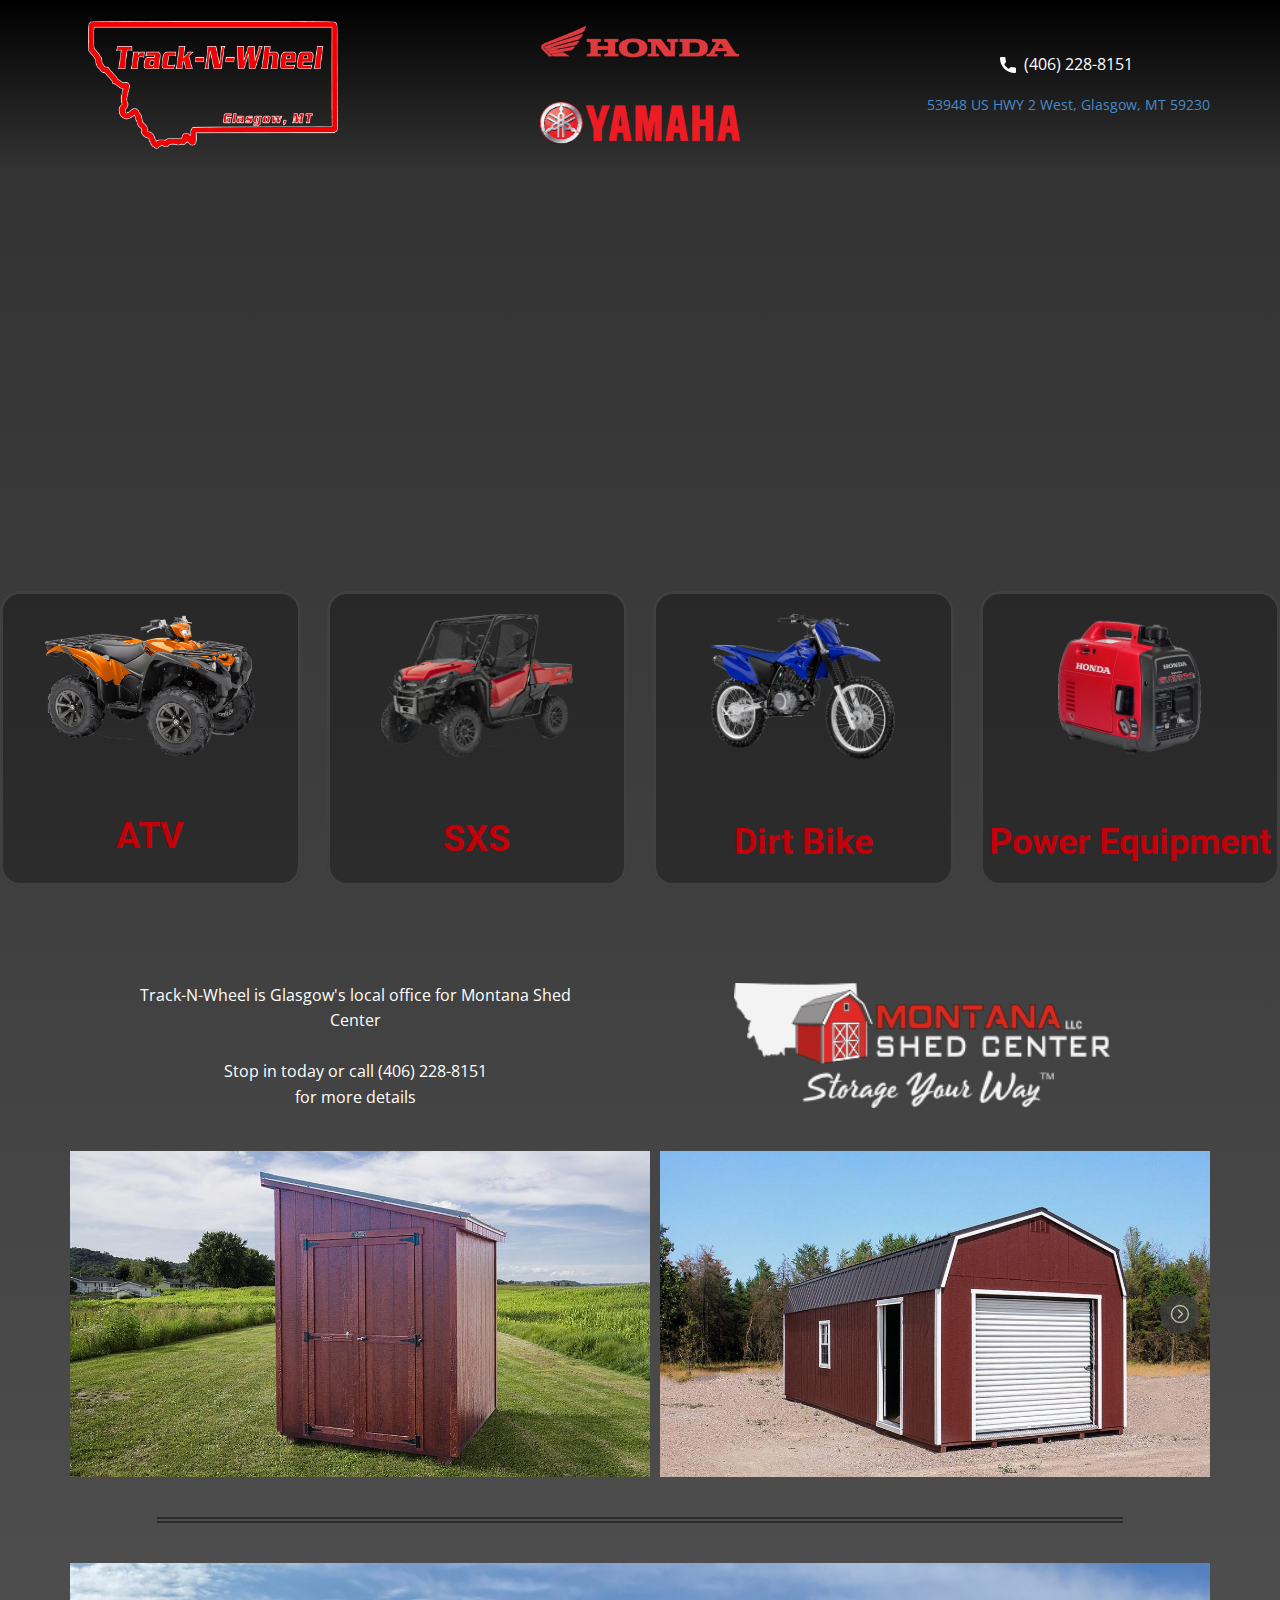
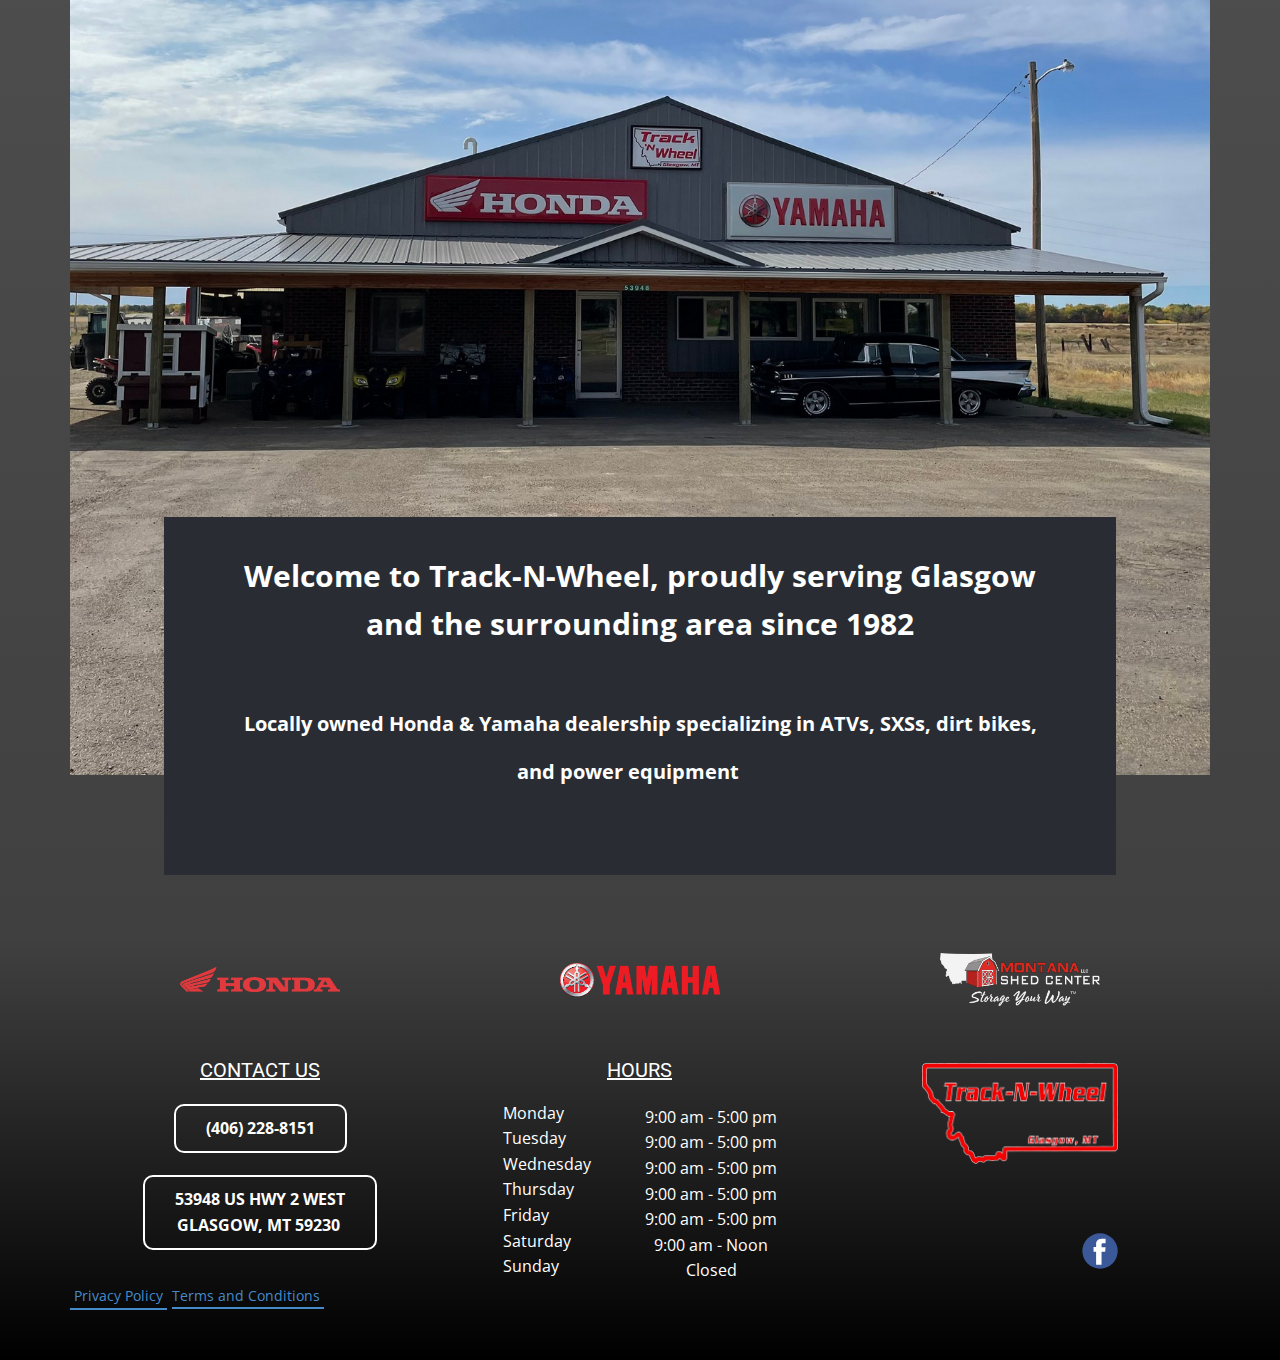
==== commit 8019453f: "9/29/21" ====
--- a/index.html
+++ b/index.html
@@ -1,79 +1,332 @@
 <!DOCTYPE html>
-<html style="font-size: 16px;">
+<html style="font-size: 16px;" lang="en-US">
   <head>
     <meta name="viewport" content="width=device-width, initial-scale=1.0">
     <meta charset="utf-8">
     <meta name="keywords" content="Track-N-Wheel">
-    <meta name="description" content="">
+    <meta name="description" content="Glasgow, MT powersports dealer for Honda and Yamaha.">
     <meta name="page_type" content="np-template-header-footer-from-plugin">
     <title>Home</title>
     <link rel="stylesheet" href="nicepage.css" media="screen">
 <link rel="stylesheet" href="Home.css" media="screen">
     <script class="u-script" type="text/javascript" src="jquery.js" defer=""></script>
     <script class="u-script" type="text/javascript" src="nicepage.js" defer=""></script>
-    <meta name="generator" content="Nicepage 3.19.1, nicepage.com">
+    <meta name="generator" content="Nicepage 3.26.0, nicepage.com">
     <link id="u-theme-google-font" rel="stylesheet" href="https://fonts.googleapis.com/css?family=Roboto:100,100i,300,300i,400,400i,500,500i,700,700i,900,900i|Open+Sans:300,300i,400,400i,600,600i,700,700i,800,800i">
-    <link id="u-page-google-font" rel="stylesheet" href="https://fonts.googleapis.com/css?family=Roboto:100,100i,300,300i,400,400i,500,500i,700,700i,900,900i">
+    
+    
+    
+    
+    
     
     
     <script type="application/ld+json">{
 		"@context": "http://schema.org",
 		"@type": "Organization",
-		"name": "TRACK-N-WHEEL",
-		"logo": "images/track-n-wheel-logo4.png"
+		"name": "Track-N-Wheel Grids",
+		"logo": "images/track-n-wheel-logo3.png",
+		"sameAs": [
+				"https://www.facebook.com/Scotts-Track-N-Wheel-310761956069566/"
+		]
 }</script>
     <meta name="theme-color" content="#478ac9">
     <meta property="og:title" content="Home">
-    <meta property="og:description" content="">
+    <meta property="og:description" content="Glasgow, MT powersports dealer for Honda and Yamaha.">
     <meta property="og:type" content="website">
   </head>
-  <body data-home-page="Home.html" data-home-page-title="Home" class="u-body"><header class=" u-clearfix u-header u-section-row-container" id="sec-30c2"><div class="u-section-rows">
-        <div class="u-align-center-md u-align-center-sm u-align-center-xs u-grey-70 u-section-row u-section-row-1" id="sec-71fa">
-          <div class="u-clearfix u-sheet u-valign-middle-md u-sheet-1">
-            <p class="u-align-right-lg u-align-right-md u-align-right-sm u-align-right-xl u-small-text u-text u-text-default-lg u-text-default-md u-text-default-sm u-text-default-xs u-text-variant u-text-1">Monday-Friday (9:00 am -5:00 pm)<br>Saturday (9:00 am - 12:00 pm)<br>
-              <br>(​406) 228-8151<br>
-              <br>53948 US Hwy 2 W | Glagow, MT 59230<br>
+  <body data-home-page="Home.html" data-home-page-title="Home" class="u-body"><header class="u-clearfix u-gradient u-header u-valign-middle u-header" id="sec-8695"><div class="u-clearfix u-expanded-width u-gutter-0 u-layout-custom-sm u-layout-custom-xs u-layout-wrap u-layout-wrap-1">
+        <div class="u-layout">
+          <div class="u-layout-row">
+            <div class="u-align-left u-container-style u-layout-cell u-size-20-lg u-size-20-md u-size-20-xl u-size-30-sm u-size-30-xs u-layout-cell-1">
+              <div class="u-container-layout u-valign-middle-sm u-valign-middle-xs u-valign-top-lg u-valign-top-md u-valign-top-xl u-container-layout-1">
+                <img class="u-image u-preserve-proportions u-image-1" src="images/track-n-wheel-logo3.png" data-image-width="1600" data-image-height="820" data-href="Home.html" data-page-id="74361961">
+              </div>
+            </div>
+            <div class="u-align-left u-container-style u-layout-cell u-size-20-lg u-size-20-md u-size-20-xl u-size-30-sm u-size-30-xs u-layout-cell-2">
+              <div class="u-container-layout u-valign-middle-sm u-valign-middle-xs u-container-layout-2">
+                <img class="u-image u-image-contain u-preserve-proportions u-image-2" src="images/HondaLogo.png" data-image-width="600" data-image-height="94" data-href="https://powersports.honda.com/" data-target="_blank">
+                <img class="u-align-center u-image u-image-default u-preserve-proportions u-image-3" src="images/YamahaLogo.png" alt="" data-image-width="600" data-image-height="128" data-href="https://www.yamahamotorsports.com/" data-target="_blank">
+              </div>
+            </div>
+            <div class="u-align-center u-container-style u-layout-cell u-size-20-lg u-size-20-md u-size-20-xl u-size-60-sm u-size-60-xs u-layout-cell-3">
+              <div class="u-container-layout u-valign-top-sm u-valign-top-xs u-container-layout-3">
+                <a href="tel:14062288151" class="u-active-none u-btn u-btn-rectangle u-button-style u-hover-none u-none u-radius-0 u-text-body-alt-color u-btn-1"><span class="u-icon"><svg class="u-svg-content" viewBox="0 0 405.333 405.333" x="0px" y="0px" style="width: 1em; height: 1em;"><path d="M373.333,266.88c-25.003,0-49.493-3.904-72.704-11.563c-11.328-3.904-24.192-0.896-31.637,6.699l-46.016,34.752    c-52.8-28.181-86.592-61.952-114.389-114.368l33.813-44.928c8.512-8.512,11.563-20.971,7.915-32.64    C142.592,81.472,138.667,56.96,138.667,32c0-17.643-14.357-32-32-32H32C14.357,0,0,14.357,0,32    c0,205.845,167.488,373.333,373.333,373.333c17.643,0,32-14.357,32-32V298.88C405.333,281.237,390.976,266.88,373.333,266.88z"></path></svg><img></span>&nbsp; (406) 228-8151
+                </a>
+                <p class="u-text u-text-body-alt-color u-text-1">
+                  <a class="u-active-none u-border-none u-btn u-button-link u-button-style u-hover-none u-none u-text-palette-1-base u-btn-2" href="https://www.google.com/maps/place/Scott's+Track+%26+Wheel/@48.2235847,-106.6642147,16z/data=!4m5!3m4!1s0x533dabe92f8ac03d:0x8697e91f80094a59!8m2!3d48.2234234!4d-106.6600527" target="_blank"> &nbsp;53948 US HWY 2 West, Glasgow, MT 59230<br>
+                  </a>
+                </p>
+              </div>
+            </div>
+          </div>
+        </div>
+      </div></header>
+    <section class="u-clearfix u-gradient u-hidden-md u-hidden-sm u-hidden-xs u-valign-middle-lg u-valign-middle-md u-valign-middle-sm u-valign-middle-xs u-section-1" id="sec-dcce">
+      <div class="u-expanded-width u-uploaded-video u-video u-video-cover u-video-1">
+        <div class="embed-responsive">
+          <video class="embed-responsive-item" data-autoplay="1" loop="" muted="" autoplay="autoplay" playsinline="">
+            <source src="files/Untitled.mp4" type="video/mp4">
+            <p>Your browser does not support HTML5 video.</p>
+          </video>
+        </div>
+      </div>
+      <div class="u-align-center u-clearfix u-expanded-width u-gutter-26 u-layout-wrap u-layout-wrap-1">
+        <div class="u-layout">
+          <div class="u-layout-row">
+            <div class="u-black u-container-style u-layout-cell u-opacity u-opacity-30 u-radius-20 u-shape-round u-size-15 u-size-30-md u-layout-cell-1">
+              <div class="u-border-3 u-border-grey-75 u-container-layout u-container-layout-1">
+                <img class="u-image u-image-default u-preserve-proportions u-image-1" src="images/21_GrizzlyEPSSE_CopperheadOrangeMetallic_S032.png" alt="" data-image-width="2573" data-image-height="1784">
+                <h2 class="u-align-center u-text u-text-custom-color-1 u-text-default u-text-1">ATV</h2>
+              </div>
+            </div>
+            <div class="u-black u-container-style u-layout-cell u-opacity u-opacity-30 u-radius-20 u-shape-round u-size-15 u-size-30-md u-layout-cell-2">
+              <div class="u-border-3 u-border-grey-75 u-container-layout u-container-layout-2">
+                <img class="u-image u-image-default u-preserve-proportions u-image-2" src="images/RS8659_2020_Pioneer1000_3P_Deluxe_FL34_Red-hpr2.png" alt="" data-image-width="1600" data-image-height="1205">
+                <h2 class="u-align-center u-text u-text-custom-color-1 u-text-default u-text-2">SXS</h2>
+              </div>
+            </div>
+            <div class="u-align-center u-black u-container-style u-layout-cell u-opacity u-opacity-30 u-radius-20 u-shape-round u-size-15 u-size-30-md u-layout-cell-3">
+              <div class="u-border-3 u-border-grey-75 u-container-layout u-container-layout-3">
+                <img class="u-image u-image-default u-preserve-proportions u-image-3" src="images/22TTR230-TeamYamahaBlue-S03.png" alt="" data-image-width="1600" data-image-height="1260">
+                <h2 class="u-align-center u-text u-text-custom-color-1 u-text-default u-text-3">Dirt Bike</h2>
+              </div>
+            </div>
+            <div class="u-align-center u-black u-container-style u-layout-cell u-opacity u-opacity-30 u-radius-20 u-shape-round u-size-15 u-size-30-md u-layout-cell-4">
+              <div class="u-border-3 u-border-grey-75 u-container-layout u-valign-bottom u-container-layout-4">
+                <img class="u-align-center u-image u-image-default u-preserve-proportions u-image-4" src="images/124610_1.png" alt="" data-image-width="600" data-image-height="600">
+                <h2 class="u-align-center u-text u-text-custom-color-1 u-text-default u-text-4">Power Equipment</h2>
+              </div>
+            </div>
+          </div>
+        </div>
+      </div>
+    </section>
+    <section class="u-align-center u-clearfix u-gradient u-hidden-md u-hidden-sm u-hidden-xs u-section-2" id="sec-faa7">
+      <div class="u-clearfix u-sheet u-sheet-1">
+        <div class="u-align-center u-clearfix u-expanded-width u-gutter-0 u-layout-wrap u-layout-wrap-1">
+          <div class="u-gutter-0 u-layout">
+            <div class="u-layout-col">
+              <div class="u-size-30">
+                <div class="u-layout-row">
+                  <div class="u-align-left u-container-style u-layout-cell u-size-30 u-layout-cell-1">
+                    <div class="u-container-layout u-valign-middle-lg u-valign-middle-md u-valign-middle-sm u-valign-middle-xs u-container-layout-1">
+                      <p class="u-align-center u-text u-text-body-alt-color u-text-1">Track-N-Wheel is Glasgow's local office for Montana Shed Center<br>
+                        <br>Stop in today or call (406) 228-8151<br>for more details
+                      </p>
+                    </div>
+                  </div>
+                  <div class="u-container-style u-layout-cell u-size-30 u-layout-cell-2">
+                    <div class="u-container-layout u-container-layout-2">
+                      <img class="u-align-left u-image u-image-default u-preserve-proportions u-image-1" src="images/MSC-Logo-Light-2x1-1.png" alt="" data-image-width="288" data-image-height="96" data-href="https://montanashedcenter.com/" data-target="_blank">
+                    </div>
+                  </div>
+                </div>
+              </div>
+              <div class="u-size-30">
+                <div class="u-layout-col">
+                  <div class="u-container-style u-layout-cell u-size-60 u-layout-cell-3">
+                    <div class="u-container-layout u-container-layout-3"></div>
+                  </div>
+                </div>
+              </div>
+            </div>
+          </div>
+        </div>
+        <div class="u-align-center u-expanded-width u-gallery u-layout-horizontal u-lightbox u-no-transition u-show-text-on-hover u-gallery-1" id="carousel-f5f9">
+          <div class="u-gallery-inner u-gallery-inner-1" role="listbox"><div class="u-effect-fade u-gallery-item u-gallery-item-1"><div class="u-back-slide" data-image-width="1024" data-image-height="576"><img class="u-back-image" src="images/Single-Slope-Featured.v2.jpg">
+</div><div class="u-align-right u-over-slide u-valign-middle u-over-slide-1"><h3 class="u-gallery-heading" style="margin-left: auto; margin-right: 0px; width: 1260px;"></h3><p class="u-gallery-text" style="margin-left: auto; margin-right: 0px; width: 1260px;"></p>
+</div>
+</div><div class="u-effect-fade u-gallery-item u-gallery-item-2"><div class="u-back-slide" data-image-width="1024" data-image-height="600"><img class="u-back-image u-image-contain" src="images/Hi-Side-Garage-2a.jpg">
+</div><div class="u-align-right u-over-slide u-valign-middle u-over-slide-2"><h3 class="u-gallery-heading" style="margin-left: auto; margin-right: 0px; width: 1260px;"></h3><p class="u-gallery-text" style="margin-left: auto; margin-right: 0px; width: 1260px;"></p>
+</div>
+</div><div class="u-effect-fade u-gallery-item u-gallery-item-3" data-image-width="1024" data-image-height="576"><div class="u-back-slide"><img class="u-back-image" src="images/Hi-Side-in-snow.jpg">
+</div><div class="u-align-right u-over-slide u-valign-middle u-over-slide-3"><h3 class="u-gallery-heading" style="margin-left: auto; margin-right: 0px; width: 1260px;"></h3><p class="u-gallery-text" style="margin-left: auto; margin-right: 0px; width: 1260px;"></p>
+</div>
+</div><div class="u-effect-fade u-gallery-item u-gallery-item-4" data-image-width="1024" data-image-height="600"><div class="u-back-slide"><img class="u-back-image" src="images/Hi-Side-Garage-2a.jpg">
+</div><div class="u-align-right u-over-slide u-valign-middle u-over-slide-4"><h3 class="u-gallery-heading" style="margin-left: auto; margin-right: 0px; width: 1260px;"></h3><p class="u-gallery-text" style="margin-left: auto; margin-right: 0px; width: 1260px;"></p>
+</div>
+</div><div class="u-effect-fade u-gallery-item u-gallery-item-5" data-image-width="1024" data-image-height="576"><div class="u-back-slide"><img class="u-back-image" src="images/Large-Overeasy-Chicken-Coop.jpg">
+</div><div class="u-align-right u-over-slide u-valign-middle u-over-slide-5"><h3 class="u-gallery-heading" style="margin-left: auto; margin-right: 0px; width: 1260px;"></h3><p class="u-gallery-text" style="margin-left: auto; margin-right: 0px; width: 1260px;"></p>
+</div>
+</div><div class="u-effect-fade u-gallery-item u-gallery-item-6" data-image-width="1024" data-image-height="576"><div class="u-back-slide"><img class="u-back-image" src="images/Horse-Barn-36x24.jpg">
+</div><div class="u-align-right u-over-slide u-valign-middle u-over-slide-6"><h3 class="u-gallery-heading" style="margin-left: auto; margin-right: 0px; width: 1260px;"></h3><p class="u-gallery-text" style="margin-left: auto; margin-right: 0px; width: 1260px;"></p>
+</div>
+</div><div class="u-effect-fade u-gallery-item u-gallery-item-7" data-image-width="1024" data-image-height="576"><div class="u-back-slide"><img class="u-back-image" src="images/Quaker-Feature.jpg">
+</div><div class="u-align-right u-over-slide u-valign-middle u-over-slide-7"><h3 class="u-gallery-heading" style="margin-left: auto; margin-right: 0px; width: 1260px;"></h3><p class="u-gallery-text" style="margin-left: auto; margin-right: 0px; width: 1260px;"></p>
+</div>
+</div><div class="u-effect-fade u-gallery-item u-gallery-item-8" data-image-width="1024" data-image-height="576"><div class="u-back-slide"><img class="u-back-image" src="images/Quaker-Animal-Shelter-in-field.jpg">
+</div><div class="u-align-right u-over-slide u-valign-middle u-over-slide-8"><h3 class="u-gallery-heading" style="margin-left: auto; margin-right: 0px; width: 1260px;"></h3><p class="u-gallery-text" style="margin-left: auto; margin-right: 0px; width: 1260px;"></p>
+</div>
+</div><div class="u-effect-fade u-gallery-item u-gallery-item-9" data-image-width="1024" data-image-height="576"><div class="u-back-slide"><img class="u-back-image" src="images/Castle-Mountain-Garage-2.jpg">
+</div><div class="u-align-right u-over-slide u-valign-middle u-over-slide-9"><h3 class="u-gallery-heading" style="margin-left: auto; margin-right: 0px; width: 1260px;"></h3><p class="u-gallery-text" style="margin-left: auto; margin-right: 0px; width: 1260px;"></p>
+</div>
+</div><div class="u-effect-fade u-gallery-item u-gallery-item-10" data-image-width="1024" data-image-height="576"><div class="u-back-slide"><img class="u-back-image" src="images/A-Frame-Garage-Featured.jpg">
+</div><div class="u-align-right u-over-slide u-valign-middle u-over-slide-10"><h3 class="u-gallery-heading" style="margin-left: auto; margin-right: 0px; width: 1260px;"></h3><p class="u-gallery-text" style="margin-left: auto; margin-right: 0px; width: 1260px;"></p>
+</div>
+</div><div class="u-effect-fade u-gallery-item u-gallery-item-11" data-image-width="1024" data-image-height="576"><div class="u-back-slide"><img class="u-back-image" src="images/A-Frame-Brown.v2.jpg">
+</div><div class="u-align-right u-over-slide u-valign-middle u-over-slide-11"><h3 class="u-gallery-heading" style="margin-left: auto; margin-right: 0px; width: 1260px;"></h3><p class="u-gallery-text" style="margin-left: auto; margin-right: 0px; width: 1260px;"></p>
+</div>
+</div><div class="u-effect-fade u-gallery-item u-gallery-item-12" data-image-width="1024" data-image-height="576"><div class="u-back-slide"><img class="u-back-image" src="images/Bears-Paw-Feature.jpg">
+</div><div class="u-align-right u-over-slide u-valign-middle u-over-slide-12"><h3 class="u-gallery-heading" style="margin-left: auto; margin-right: 0px; width: 1260px;"></h3><p class="u-gallery-text" style="margin-left: auto; margin-right: 0px; width: 1260px;"></p>
+</div>
+</div></div>
+          <a class="u-absolute-vcenter u-gallery-nav u-gallery-nav-prev u-grey-75 u-icon-circle u-opacity u-opacity-70 u-spacing-10 u-text-white u-gallery-nav-1" href="#" role="button">
+            <span aria-hidden="true">
+              <svg viewBox="0 0 129 129"><path d="m64.5,122.6c32,0 58.1-26 58.1-58.1s-26-58-58.1-58-58,26-58,58 26,58.1 58,58.1zm0-108c27.5,5.32907e-15 49.9,22.4 49.9,49.9s-22.4,49.9-49.9,49.9-49.9-22.4-49.9-49.9 22.4-49.9 49.9-49.9z"></path><path d="m70,93.5c0.8,0.8 1.8,1.2 2.9,1.2 1,0 2.1-0.4 2.9-1.2 1.6-1.6 1.6-4.2 0-5.8l-23.5-23.5 23.5-23.5c1.6-1.6 1.6-4.2 0-5.8s-4.2-1.6-5.8,0l-26.4,26.4c-0.8,0.8-1.2,1.8-1.2,2.9s0.4,2.1 1.2,2.9l26.4,26.4z"></path></svg>
+            </span>
+            <span class="sr-only">
+              <svg viewBox="0 0 129 129"><path d="m64.5,122.6c32,0 58.1-26 58.1-58.1s-26-58-58.1-58-58,26-58,58 26,58.1 58,58.1zm0-108c27.5,5.32907e-15 49.9,22.4 49.9,49.9s-22.4,49.9-49.9,49.9-49.9-22.4-49.9-49.9 22.4-49.9 49.9-49.9z"></path><path d="m70,93.5c0.8,0.8 1.8,1.2 2.9,1.2 1,0 2.1-0.4 2.9-1.2 1.6-1.6 1.6-4.2 0-5.8l-23.5-23.5 23.5-23.5c1.6-1.6 1.6-4.2 0-5.8s-4.2-1.6-5.8,0l-26.4,26.4c-0.8,0.8-1.2,1.8-1.2,2.9s0.4,2.1 1.2,2.9l26.4,26.4z"></path></svg>
+            </span>
+          </a>
+          <a class="u-absolute-vcenter u-gallery-nav u-gallery-nav-next u-grey-75 u-icon-circle u-opacity u-opacity-70 u-spacing-10 u-text-white u-gallery-nav-2" href="#" role="button">
+            <span aria-hidden="true">
+              <svg viewBox="0 0 129 129"><path d="M64.5,122.6c32,0,58.1-26,58.1-58.1S96.5,6.4,64.5,6.4S6.4,32.5,6.4,64.5S32.5,122.6,64.5,122.6z M64.5,14.6    c27.5,0,49.9,22.4,49.9,49.9S92,114.4,64.5,114.4S14.6,92,14.6,64.5S37,14.6,64.5,14.6z"></path><path d="m51.1,93.5c0.8,0.8 1.8,1.2 2.9,1.2 1,0 2.1-0.4 2.9-1.2l26.4-26.4c0.8-0.8 1.2-1.8 1.2-2.9 0-1.1-0.4-2.1-1.2-2.9l-26.4-26.4c-1.6-1.6-4.2-1.6-5.8,0-1.6,1.6-1.6,4.2 0,5.8l23.5,23.5-23.5,23.5c-1.6,1.6-1.6,4.2 0,5.8z"></path></svg>
+            </span>
+            <span class="sr-only">
+              <svg viewBox="0 0 129 129"><path d="M64.5,122.6c32,0,58.1-26,58.1-58.1S96.5,6.4,64.5,6.4S6.4,32.5,6.4,64.5S32.5,122.6,64.5,122.6z M64.5,14.6    c27.5,0,49.9,22.4,49.9,49.9S92,114.4,64.5,114.4S14.6,92,14.6,64.5S37,14.6,64.5,14.6z"></path><path d="m51.1,93.5c0.8,0.8 1.8,1.2 2.9,1.2 1,0 2.1-0.4 2.9-1.2l26.4-26.4c0.8-0.8 1.2-1.8 1.2-2.9 0-1.1-0.4-2.1-1.2-2.9l-26.4-26.4c-1.6-1.6-4.2-1.6-5.8,0-1.6,1.6-1.6,4.2 0,5.8l23.5,23.5-23.5,23.5c-1.6,1.6-1.6,4.2 0,5.8z"></path></svg>
+            </span>
+          </a>
+        </div>
+        <div class="u-align-center u-border-6 u-border-grey-90 u-expanded-width-lg u-expanded-width-md u-expanded-width-sm u-expanded-width-xs u-line u-line-horizontal u-opacity u-opacity-65 u-line-1"></div>
+      </div>
+    </section>
+    <section class="u-align-center u-clearfix u-gradient u-hidden-md u-hidden-sm u-hidden-xs u-section-3" id="carousel_d481">
+      <div class="u-clearfix u-sheet u-sheet-1">
+        <img src="images/IMG_0296.jpg" class="u-align-center u-image u-image-contain u-image-1" data-image-width="3267" data-image-height="2328">
+        <div class="u-align-left u-container-style u-group u-palette-5-dark-3 u-group-1">
+          <div class="u-container-layout u-container-layout-1">
+            <p class="u-align-center u-text u-text-1">
+              <span style="font-size: 1.25rem;">
+                <span style="font-size: 1.875rem;">Welcome to Track-N-Wheel, proudly serving Glasgow and the
+surrounding area since 1982</span>
+              </span>
+              <br>&nbsp;<br>
+              <span style="font-size: 1.25rem;">Locally owned Honda &amp; Yamaha dealership specializing in ATVs,
+SXSs, dirt bikes, and power equipment</span>&nbsp; &nbsp;<br>
+              <br>
             </p>
-            <a href="https://tracknwheel.com" class="u-image u-logo u-image-1" data-image-width="1600" data-image-height="408" title="Home">
-              <img src="images/track-n-wheel-logo4.png" class="u-logo-image u-logo-image-1" data-image-width="250">
-            </a>
-          </div>
-          
-          
-          
-          
-          
-        </div>
-        <div class="u-black u-section-row u-section-row-2" id="sec-13b1">
-          <div class="u-align-left u-clearfix u-sheet u-sheet-2"></div>
-          
-          
-          
-          
-          
-        </div>
-      </div></header>
-    <section class="u-clearfix u-section-1" id="sec-ba61">
-      <div class="u-clearfix u-sheet u-valign-top u-sheet-1">
-        <h1 class="u-text u-text-default-lg u-text-default-md u-text-default-xl u-text-1">Website Under Construction&nbsp;<br>
-        </h1>
-      </div>
-    </section>
-    <style class="u-overlap-style">.u-overlap:not(.u-sticky-scroll) .u-header {
-}</style>
-    
-    
-    <footer class="u-align-center u-clearfix u-footer u-grey-80 u-footer" id="sec-7431"><div class="u-align-left u-clearfix u-sheet u-sheet-1"></div></footer>
-    <section class="u-backlink u-clearfix u-grey-80">
-      <a class="u-link" href="https://nicepage.com/website-templates" target="_blank">
-        <span>Web Templates</span>
-      </a>
-      <p class="u-text">
-        <span>created with</span>
-      </p>
-      <a class="u-link" href="https://nicepage.com/wysiwyg-html-editor" target="_blank">
-        <span>HTML editor</span>
-      </a>. 
-    </section>
+          </div>
+        </div>
+      </div>
+    </section>
+    <section class="u-clearfix u-gradient u-hidden-lg u-hidden-xl u-section-4" id="sec-436e">
+      <div class="u-clearfix u-sheet u-valign-middle-md u-valign-middle-sm u-sheet-1">
+        <div class="u-clearfix u-expanded-width u-gutter-20 u-layout-wrap u-layout-wrap-1">
+          <div class="u-layout">
+            <div class="u-layout-col">
+              <div class="u-size-30">
+                <div class="u-layout-row">
+                  <div class="u-align-left-md u-align-left-sm u-align-left-xs u-container-style u-image u-image-contain u-layout-cell u-size-30 u-image-1" data-image-width="1600" data-image-height="1109">
+                    <div class="u-container-layout u-valign-bottom-md u-valign-bottom-sm u-valign-bottom-xs u-container-layout-1">
+                      <h1 class="u-align-left-xs u-text u-text-body-alt-color u-text-1">ATV</h1>
+                    </div>
+                  </div>
+                  <div class="u-align-left-md u-align-left-sm u-align-left-xs u-container-style u-image u-image-contain u-layout-cell u-size-30 u-image-2" data-image-width="1600" data-image-height="1205">
+                    <div class="u-container-layout u-valign-bottom-md u-valign-bottom-sm u-valign-bottom-xs u-container-layout-2">
+                      <h1 class="u-text u-text-body-alt-color u-text-default u-text-2">SXS</h1>
+                    </div>
+                  </div>
+                </div>
+              </div>
+              <div class="u-size-30">
+                <div class="u-layout-row">
+                  <div class="u-align-left-md u-align-left-sm u-align-left-xs u-container-style u-image u-image-contain u-layout-cell u-size-30 u-image-3" data-image-width="1600" data-image-height="1260">
+                    <div class="u-container-layout u-valign-bottom-md u-valign-bottom-sm u-valign-bottom-xs u-container-layout-3">
+                      <h1 class="u-text u-text-body-alt-color u-text-default u-text-3">Dirt Bike</h1>
+                    </div>
+                  </div>
+                  <div class="u-align-left-md u-align-left-sm u-align-left-xs u-container-style u-image u-image-contain u-layout-cell u-size-30 u-image-4" data-image-width="600" data-image-height="600">
+                    <div class="u-container-layout u-valign-bottom-md u-valign-bottom-sm u-valign-bottom-xs u-container-layout-4">
+                      <h1 class="u-text u-text-body-alt-color u-text-default u-text-4">Power<br>Equipment
+                      </h1>
+                    </div>
+                  </div>
+                </div>
+              </div>
+            </div>
+          </div>
+        </div>
+      </div>
+    </section>
+    <section class="u-align-center-md u-align-center-sm u-align-center-xs u-clearfix u-gradient u-hidden-lg u-hidden-xl u-section-5" id="sec-cc90">
+      <div class="u-clearfix u-sheet u-valign-middle-lg u-valign-middle-xl u-valign-middle-xs u-sheet-1">
+        <img class="u-expanded-width-md u-expanded-width-sm u-expanded-width-xs u-image u-image-default u-preserve-proportions u-image-1" src="images/IMG_0296.jpg" alt="" data-image-width="1600" data-image-height="1140">
+        <div class="u-align-center u-container-style u-group u-palette-5-dark-3 u-group-1">
+          <div class="u-container-layout u-valign-middle u-container-layout-1">
+            <h1 class="u-text u-title u-text-1"> Welcome to Track-​N-Wheel, proudly serving Glasgow​ and the
+surrounding area since 1982&nbsp;&nbsp;</h1>
+            <p class="u-large-text u-text u-text-variant u-text-2">Locally owned Honda &amp; Yamaha dealership specializing in ATVs,
+SXSs, dirt bikes, and power equipment&nbsp;&nbsp;</p>
+          </div>
+        </div>
+      </div>
+    </section>
+    <section class="u-clearfix u-gradient u-section-6" id="sec-0636">
+      <div class="u-clearfix u-sheet u-valign-middle-xs u-sheet-1">
+        <div class="u-clearfix u-expanded-width-sm u-expanded-width-xs u-layout-custom-sm u-layout-custom-xs u-layout-wrap u-layout-wrap-1">
+          <div class="u-layout">
+            <div class="u-layout-row">
+              <div class="u-container-style u-layout-cell u-size-20 u-layout-cell-1">
+                <div class="u-container-layout u-valign-middle u-container-layout-1">
+                  <img class="u-align-center u-image u-image-default u-preserve-proportions u-image-1" src="images/HondaLogo.png" alt="" data-image-width="600" data-image-height="94" data-href="https://powersports.honda.com/" data-target="_blank">
+                </div>
+              </div>
+              <div class="u-container-style u-layout-cell u-size-20 u-layout-cell-2">
+                <div class="u-container-layout u-valign-middle u-container-layout-2">
+                  <img class="u-image u-image-default u-preserve-proportions u-image-2" src="images/YamahaLogo.png" alt="" data-image-width="600" data-image-height="128" data-href="https://www.yamahamotorsports.com/" data-target="_blank">
+                </div>
+              </div>
+              <div class="u-container-style u-layout-cell u-size-20 u-layout-cell-3">
+                <div class="u-container-layout u-valign-middle u-container-layout-3">
+                  <img class="u-image u-image-default u-preserve-proportions u-image-3" src="images/MSC-Logo-Light-2x1-1.png" alt="" data-image-width="288" data-image-height="96" data-href="https://montanashedcenter.com/" data-target="_blank">
+                </div>
+              </div>
+            </div>
+          </div>
+        </div>
+      </div>
+    </section>
+    
+    
+    <footer class="u-align-center u-clearfix u-footer u-gradient u-footer" id="sec-0824"><div class="u-clearfix u-sheet u-sheet-1">
+        <div class="u-clearfix u-expanded-width-lg u-expanded-width-md u-expanded-width-sm u-expanded-width-xs u-gutter-0 u-layout-custom-sm u-layout-custom-xs u-layout-wrap u-layout-wrap-1">
+          <div class="u-gutter-0 u-layout">
+            <div class="u-layout-row">
+              <div class="u-container-style u-layout-cell u-size-18-md u-size-20-lg u-size-20-xl u-size-30-sm u-size-60-xs u-layout-cell-1">
+                <div class="u-container-layout u-container-layout-1">
+                  <h4 class="u-align-center u-text u-text-body-alt-color u-text-default u-text-1">Contact us </h4>
+                  <a href="tel:14062288151" class="u-border-2 u-border-hover-white u-border-white u-btn u-btn-round u-button-style u-none u-radius-10 u-text-body-alt-color u-text-hover-custom-color-1 u-btn-1">(406) 228-8151</a>
+                  <a href="https://www.google.com/maps/place/Scott's+Track+%26+Wheel/@48.2235847,-106.6642147,16z/data=!4m5!3m4!1s0x533dabe92f8ac03d:0x8697e91f80094a59!8m2!3d48.2234234!4d-106.6600527" class="u-border-2 u-border-white u-btn u-btn-round u-button-style u-none u-radius-10 u-text-body-alt-color u-text-hover-custom-color-1 u-btn-2" target="_blank">53948 US HWY 2 West<br>Glasgow, MT 59230&nbsp;
+                  </a>
+                </div>
+              </div>
+              <div class="u-container-style u-layout-cell u-size-20-lg u-size-20-xl u-size-24-md u-size-30-sm u-size-60-xs u-layout-cell-2">
+                <div class="u-container-layout u-container-layout-2">
+                  <h4 class="u-text u-text-body-alt-color u-text-default u-text-2">Hours </h4>
+                  <p class="u-align-left u-text u-text-body-alt-color u-text-default u-text-3"> Monday<br>Tuesday<br>Wednesday&nbsp;<br>Thursday<br>Friday<br>Saturday<br>Sunday 
+                  </p>
+                  <p class="u-align-center u-text u-text-body-alt-color u-text-default u-text-4">9:00 am - 5:00 pm<br>9:00 am - 5:00 pm<br>9:00 am - 5:00 pm<br>9:00 am - 5:00 pm<br>9:00 am - 5:00 pm<br>9:00 am - Noon<br>Closed
+                  </p>
+                </div>
+              </div>
+              <div class="u-container-style u-layout-cell u-size-18-md u-size-20-lg u-size-20-xl u-size-60-sm u-size-60-xs u-layout-cell-3">
+                <div class="u-container-layout u-valign-bottom-xl u-valign-top-md u-valign-top-sm u-valign-top-xs u-container-layout-3">
+                  <a href="Home.html" data-page-id="74361961" class="u-align-center u-image u-logo u-image-1" data-image-width="1600" data-image-height="820" title="Home">
+                    <img src="images/track-n-wheel-logo3.png" class="u-logo-image u-logo-image-1">
+                  </a>
+                  <div class="u-social-icons u-spacing-10 u-social-icons-1">
+                    <a class="u-social-url" title="facebook" target="_blank" href="https://www.facebook.com/Scotts-Track-N-Wheel-310761956069566/"><span class="u-icon u-social-facebook u-social-icon u-icon-1"><svg class="u-svg-link" preserveAspectRatio="xMidYMin slice" viewBox="0 0 112 112" style=""><use xmlns:xlink="http://www.w3.org/1999/xlink" xlink:href="#svg-7064"></use></svg><svg class="u-svg-content" viewBox="0 0 112 112" x="0" y="0" id="svg-7064"><circle fill="currentColor" cx="56.1" cy="56.1" r="55"></circle><path fill="#FFFFFF" d="M73.5,31.6h-9.1c-1.4,0-3.6,0.8-3.6,3.9v8.5h12.6L72,58.3H60.8v40.8H43.9V58.3h-8V43.9h8v-9.2
+            c0-6.7,3.1-17,17-17h12.5v13.9H73.5z"></path></svg></span>
+                    </a>
+                  </div>
+                </div>
+              </div>
+            </div>
+          </div>
+        </div>
+        <a href="404.html" data-page-id="89469792" class="u-active-none u-border-2 u-border-palette-1-base u-btn u-btn-rectangle u-button-style u-hover-none u-none u-radius-0 u-btn-3"> Terms and Conditions&nbsp;</a>
+        <a href="404.html" data-page-id="89469792" class="u-active-none u-border-2 u-border-palette-1-base u-btn u-btn-rectangle u-button-style u-hover-none u-none u-radius-0 u-btn-4">&nbsp;Privacy Policy&nbsp;<br>
+        </a>
+      </div></footer>
   </body>
 </html>--- a/nicepage.css
+++ b/nicepage.css
@@ -4195,6 +4195,9 @@
 .u-background-effect {
   overflow: hidden;
 }
+.u-background-effect ~ .u-container-layout {
+  cursor: pointer;
+}
 /* Fade effect */
 .u-effect-fade .u-over-slide {
   opacity: 0;
@@ -4768,7 +4771,9 @@
   height: auto;
 }
 .u-form-horizontal label,
-.u-form-horizontal input {
+.u-form-horizontal input,
+.u-form-horizontal .u-form-select-wrapper,
+.u-form-horizontal .u-form-radio-button-wrapper {
   display: flex;
   align-items: center;
   justify-content: center;
@@ -5608,87 +5613,87 @@
 .u-textlink:active {
   color: inherit;
 }
-.u-opacity-100,
+:not(.u-effect-fade) > .u-opacity-100,
 .u-opacity-100:before {
   opacity: 1;
 }
-.u-opacity-95,
+:not(.u-effect-fade) > .u-opacity-95,
 .u-opacity-95:before {
   opacity: 0.95;
 }
-.u-opacity-90,
+:not(.u-effect-fade) > .u-opacity-90,
 .u-opacity-90:before {
   opacity: 0.9;
 }
-.u-opacity-85,
+:not(.u-effect-fade) > .u-opacity-85,
 .u-opacity-85:before {
   opacity: 0.85;
 }
-.u-opacity-80,
+:not(.u-effect-fade) > .u-opacity-80,
 .u-opacity-80:before {
   opacity: 0.8;
 }
-.u-opacity-75,
+:not(.u-effect-fade) > .u-opacity-75,
 .u-opacity-75:before {
   opacity: 0.75;
 }
-.u-opacity-70,
+:not(.u-effect-fade) > .u-opacity-70,
 .u-opacity-70:before {
   opacity: 0.7;
 }
-.u-opacity-65,
+:not(.u-effect-fade) > .u-opacity-65,
 .u-opacity-65:before {
   opacity: 0.65;
 }
-.u-opacity-60,
+:not(.u-effect-fade) > .u-opacity-60,
 .u-opacity-60:before {
   opacity: 0.6;
 }
-.u-opacity-55,
+:not(.u-effect-fade) > .u-opacity-55,
 .u-opacity-55:before {
   opacity: 0.55;
 }
-.u-opacity-50,
+:not(.u-effect-fade) > .u-opacity-50,
 .u-opacity-50:before {
   opacity: 0.5;
 }
-.u-opacity-45,
+:not(.u-effect-fade) > .u-opacity-45,
 .u-opacity-45:before {
   opacity: 0.45;
 }
-.u-opacity-40,
+:not(.u-effect-fade) > .u-opacity-40,
 .u-opacity-40:before {
   opacity: 0.4;
 }
-.u-opacity-35,
+:not(.u-effect-fade) > .u-opacity-35,
 .u-opacity-35:before {
   opacity: 0.35;
 }
-.u-opacity-30,
+:not(.u-effect-fade) > .u-opacity-30,
 .u-opacity-30:before {
   opacity: 0.3;
 }
-.u-opacity-25,
+:not(.u-effect-fade) > .u-opacity-25,
 .u-opacity-25:before {
   opacity: 0.25;
 }
-.u-opacity-20,
+:not(.u-effect-fade) > .u-opacity-20,
 .u-opacity-20:before {
   opacity: 0.2;
 }
-.u-opacity-15,
+:not(.u-effect-fade) > .u-opacity-15,
 .u-opacity-15:before {
   opacity: 0.15;
 }
-.u-opacity-10,
+:not(.u-effect-fade) > .u-opacity-10,
 .u-opacity-10:before {
   opacity: 0.1;
 }
-.u-opacity-5,
+:not(.u-effect-fade) > .u-opacity-5,
 .u-opacity-5:before {
   opacity: 0.05;
 }
-.u-opacity-0,
+:not(.u-effect-fade) > .u-opacity-0,
 .u-opacity-0:before {
   opacity: 0;
 }
@@ -8711,9 +8716,44 @@
     overflow: hidden;
   }
 }
+@media (min-width: 576px) and (max-width: 767px) {
+  .u-layout-wrap:not(.u-layout-custom-sm) .u-layout-row > * {
+    min-width: 100%;
+  }
+  .u-layout-wrap:not(.u-layout-custom-sm) .u-layout {
+    margin-left: 0 !important;
+    margin-right: 0 !important;
+  }
+  .u-layout-wrap:not(.u-layout-custom-sm) .u-layout .u-layout-cell {
+    border-left: 0 !important;
+    border-right: 0 !important;
+  }
+  .u-absolute-hcenter,
+  .u-absolute-hcenter-sm {
+    max-width: 100%;
+  }
+}
+@media (max-width: 575px) {
+  .u-layout-wrap:not(.u-layout-custom-xs) .u-layout-row > * {
+    min-width: 100%;
+  }
+  .u-layout-wrap:not(.u-layout-custom-xs) .u-layout {
+    margin-left: 0 !important;
+    margin-right: 0 !important;
+  }
+  .u-layout-wrap:not(.u-layout-custom-xs) .u-layout .u-layout-cell {
+    border-left: 0 !important;
+    border-right: 0 !important;
+  }
+  .u-absolute-hcenter,
+  .u-absolute-hcenter-xs {
+    max-width: 100%;
+  }
+}
 .u-layout-row > .u-size-60 {
   flex: 0 0 100%;
   max-width: 100%;
+  min-width: 100%;
 }
 .u-layout-col > .u-size-60 {
   flex: 60 0 100%;
@@ -8721,6 +8761,7 @@
 .u-layout-row > .u-size-59 {
   flex: 0 0 98.33333333%;
   max-width: 98.33333333%;
+  min-width: 98.33333333%;
 }
 .u-layout-col > .u-size-59 {
   flex: 59 0 98.33333333%;
@@ -8728,6 +8769,7 @@
 .u-layout-row > .u-size-58 {
   flex: 0 0 96.66666667%;
   max-width: 96.66666667%;
+  min-width: 96.66666667%;
 }
 .u-layout-col > .u-size-58 {
   flex: 58 0 96.66666667%;
@@ -8735,6 +8777,7 @@
 .u-layout-row > .u-size-57 {
   flex: 0 0 95%;
   max-width: 95%;
+  min-width: 95%;
 }
 .u-layout-col > .u-size-57 {
   flex: 57 0 95%;
@@ -8742,6 +8785,7 @@
 .u-layout-row > .u-size-56 {
   flex: 0 0 93.33333333%;
   max-width: 93.33333333%;
+  min-width: 93.33333333%;
 }
 .u-layout-col > .u-size-56 {
   flex: 56 0 93.33333333%;
@@ -8749,6 +8793,7 @@
 .u-layout-row > .u-size-55 {
   flex: 0 0 91.66666667%;
   max-width: 91.66666667%;
+  min-width: 91.66666667%;
 }
 .u-layout-col > .u-size-55 {
   flex: 55 0 91.66666667%;
@@ -8756,6 +8801,7 @@
 .u-layout-row > .u-size-54 {
   flex: 0 0 90%;
   max-width: 90%;
+  min-width: 90%;
 }
 .u-layout-col > .u-size-54 {
   flex: 54 0 90%;
@@ -8763,6 +8809,7 @@
 .u-layout-row > .u-size-53 {
   flex: 0 0 88.33333333%;
   max-width: 88.33333333%;
+  min-width: 88.33333333%;
 }
 .u-layout-col > .u-size-53 {
   flex: 53 0 88.33333333%;
@@ -8770,6 +8817,7 @@
 .u-layout-row > .u-size-52 {
   flex: 0 0 86.66666667%;
   max-width: 86.66666667%;
+  min-width: 86.66666667%;
 }
 .u-layout-col > .u-size-52 {
   flex: 52 0 86.66666667%;
@@ -8777,6 +8825,7 @@
 .u-layout-row > .u-size-51 {
   flex: 0 0 85%;
   max-width: 85%;
+  min-width: 85%;
 }
 .u-layout-col > .u-size-51 {
   flex: 51 0 85%;
@@ -8784,6 +8833,7 @@
 .u-layout-row > .u-size-50 {
   flex: 0 0 83.33333333%;
   max-width: 83.33333333%;
+  min-width: 83.33333333%;
 }
 .u-layout-col > .u-size-50 {
   flex: 50 0 83.33333333%;
@@ -8791,6 +8841,7 @@
 .u-layout-row > .u-size-49 {
   flex: 0 0 81.66666667%;
   max-width: 81.66666667%;
+  min-width: 81.66666667%;
 }
 .u-layout-col > .u-size-49 {
   flex: 49 0 81.66666667%;
@@ -8798,6 +8849,7 @@
 .u-layout-row > .u-size-48 {
   flex: 0 0 80%;
   max-width: 80%;
+  min-width: 80%;
 }
 .u-layout-col > .u-size-48 {
   flex: 48 0 80%;
@@ -8805,6 +8857,7 @@
 .u-layout-row > .u-size-47 {
   flex: 0 0 78.33333333%;
   max-width: 78.33333333%;
+  min-width: 78.33333333%;
 }
 .u-layout-col > .u-size-47 {
   flex: 47 0 78.33333333%;
@@ -8812,6 +8865,7 @@
 .u-layout-row > .u-size-46 {
   flex: 0 0 76.66666667%;
   max-width: 76.66666667%;
+  min-width: 76.66666667%;
 }
 .u-layout-col > .u-size-46 {
   flex: 46 0 76.66666667%;
@@ -8819,6 +8873,7 @@
 .u-layout-row > .u-size-45 {
   flex: 0 0 75%;
   max-width: 75%;
+  min-width: 75%;
 }
 .u-layout-col > .u-size-45 {
   flex: 45 0 75%;
@@ -8826,6 +8881,7 @@
 .u-layout-row > .u-size-44 {
   flex: 0 0 73.33333333%;
   max-width: 73.33333333%;
+  min-width: 73.33333333%;
 }
 .u-layout-col > .u-size-44 {
   flex: 44 0 73.33333333%;
@@ -8833,6 +8889,7 @@
 .u-layout-row > .u-size-43 {
   flex: 0 0 71.66666667%;
   max-width: 71.66666667%;
+  min-width: 71.66666667%;
 }
 .u-layout-col > .u-size-43 {
   flex: 43 0 71.66666667%;
@@ -8840,6 +8897,7 @@
 .u-layout-row > .u-size-42 {
   flex: 0 0 70%;
   max-width: 70%;
+  min-width: 70%;
 }
 .u-layout-col > .u-size-42 {
   flex: 42 0 70%;
@@ -8847,6 +8905,7 @@
 .u-layout-row > .u-size-41 {
   flex: 0 0 68.33333333%;
   max-width: 68.33333333%;
+  min-width: 68.33333333%;
 }
 .u-layout-col > .u-size-41 {
   flex: 41 0 68.33333333%;
@@ -8854,6 +8913,7 @@
 .u-layout-row > .u-size-40 {
   flex: 0 0 66.66666667%;
   max-width: 66.66666667%;
+  min-width: 66.66666667%;
 }
 .u-layout-col > .u-size-40 {
   flex: 40 0 66.66666667%;
@@ -8861,6 +8921,7 @@
 .u-layout-row > .u-size-39 {
   flex: 0 0 65%;
   max-width: 65%;
+  min-width: 65%;
 }
 .u-layout-col > .u-size-39 {
   flex: 39 0 65%;
@@ -8868,6 +8929,7 @@
 .u-layout-row > .u-size-38 {
   flex: 0 0 63.33333333%;
   max-width: 63.33333333%;
+  min-width: 63.33333333%;
 }
 .u-layout-col > .u-size-38 {
   flex: 38 0 63.33333333%;
@@ -8875,6 +8937,7 @@
 .u-layout-row > .u-size-37 {
   flex: 0 0 61.66666667%;
   max-width: 61.66666667%;
+  min-width: 61.66666667%;
 }
 .u-layout-col > .u-size-37 {
   flex: 37 0 61.66666667%;
@@ -8882,6 +8945,7 @@
 .u-layout-row > .u-size-36 {
   flex: 0 0 60%;
   max-width: 60%;
+  min-width: 60%;
 }
 .u-layout-col > .u-size-36 {
   flex: 36 0 60%;
@@ -8889,6 +8953,7 @@
 .u-layout-row > .u-size-35 {
   flex: 0 0 58.33333333%;
   max-width: 58.33333333%;
+  min-width: 58.33333333%;
 }
 .u-layout-col > .u-size-35 {
   flex: 35 0 58.33333333%;
@@ -8896,6 +8961,7 @@
 .u-layout-row > .u-size-34 {
   flex: 0 0 56.66666667%;
   max-width: 56.66666667%;
+  min-width: 56.66666667%;
 }
 .u-layout-col > .u-size-34 {
   flex: 34 0 56.66666667%;
@@ -8903,6 +8969,7 @@
 .u-layout-row > .u-size-33 {
   flex: 0 0 55%;
   max-width: 55%;
+  min-width: 55%;
 }
 .u-layout-col > .u-size-33 {
   flex: 33 0 55%;
@@ -8910,6 +8977,7 @@
 .u-layout-row > .u-size-32 {
   flex: 0 0 53.33333333%;
   max-width: 53.33333333%;
+  min-width: 53.33333333%;
 }
 .u-layout-col > .u-size-32 {
   flex: 32 0 53.33333333%;
@@ -8917,6 +8985,7 @@
 .u-layout-row > .u-size-31 {
   flex: 0 0 51.66666667%;
   max-width: 51.66666667%;
+  min-width: 51.66666667%;
 }
 .u-layout-col > .u-size-31 {
   flex: 31 0 51.66666667%;
@@ -8924,6 +8993,7 @@
 .u-layout-row > .u-size-30 {
   flex: 0 0 50%;
   max-width: 50%;
+  min-width: 50%;
 }
 .u-layout-col > .u-size-30 {
   flex: 30 0 50%;
@@ -8931,6 +9001,7 @@
 .u-layout-row > .u-size-29 {
   flex: 0 0 48.33333333%;
   max-width: 48.33333333%;
+  min-width: 48.33333333%;
 }
 .u-layout-col > .u-size-29 {
   flex: 29 0 48.33333333%;
@@ -8938,6 +9009,7 @@
 .u-layout-row > .u-size-28 {
   flex: 0 0 46.66666667%;
   max-width: 46.66666667%;
+  min-width: 46.66666667%;
 }
 .u-layout-col > .u-size-28 {
   flex: 28 0 46.66666667%;
@@ -8945,6 +9017,7 @@
 .u-layout-row > .u-size-27 {
   flex: 0 0 45%;
   max-width: 45%;
+  min-width: 45%;
 }
 .u-layout-col > .u-size-27 {
   flex: 27 0 45%;
@@ -8952,6 +9025,7 @@
 .u-layout-row > .u-size-26 {
   flex: 0 0 43.33333333%;
   max-width: 43.33333333%;
+  min-width: 43.33333333%;
 }
 .u-layout-col > .u-size-26 {
   flex: 26 0 43.33333333%;
@@ -8959,6 +9033,7 @@
 .u-layout-row > .u-size-25 {
   flex: 0 0 41.66666667%;
   max-width: 41.66666667%;
+  min-width: 41.66666667%;
 }
 .u-layout-col > .u-size-25 {
   flex: 25 0 41.66666667%;
@@ -8966,6 +9041,7 @@
 .u-layout-row > .u-size-24 {
   flex: 0 0 40%;
   max-width: 40%;
+  min-width: 40%;
 }
 .u-layout-col > .u-size-24 {
   flex: 24 0 40%;
@@ -8973,6 +9049,7 @@
 .u-layout-row > .u-size-23 {
   flex: 0 0 38.33333333%;
   max-width: 38.33333333%;
+  min-width: 38.33333333%;
 }
 .u-layout-col > .u-size-23 {
   flex: 23 0 38.33333333%;
@@ -8980,6 +9057,7 @@
 .u-layout-row > .u-size-22 {
   flex: 0 0 36.66666667%;
   max-width: 36.66666667%;
+  min-width: 36.66666667%;
 }
 .u-layout-col > .u-size-22 {
   flex: 22 0 36.66666667%;
@@ -8987,6 +9065,7 @@
 .u-layout-row > .u-size-21 {
   flex: 0 0 35%;
   max-width: 35%;
+  min-width: 35%;
 }
 .u-layout-col > .u-size-21 {
   flex: 21 0 35%;
@@ -8994,6 +9073,7 @@
 .u-layout-row > .u-size-20 {
   flex: 0 0 33.33333333%;
   max-width: 33.33333333%;
+  min-width: 33.33333333%;
 }
 .u-layout-col > .u-size-20 {
   flex: 20 0 33.33333333%;
@@ -9001,6 +9081,7 @@
 .u-layout-row > .u-size-19 {
   flex: 0 0 31.66666667%;
   max-width: 31.66666667%;
+  min-width: 31.66666667%;
 }
 .u-layout-col > .u-size-19 {
   flex: 19 0 31.66666667%;
@@ -9008,6 +9089,7 @@
 .u-layout-row > .u-size-18 {
   flex: 0 0 30%;
   max-width: 30%;
+  min-width: 30%;
 }
 .u-layout-col > .u-size-18 {
   flex: 18 0 30%;
@@ -9015,6 +9097,7 @@
 .u-layout-row > .u-size-17 {
   flex: 0 0 28.33333333%;
   max-width: 28.33333333%;
+  min-width: 28.33333333%;
 }
 .u-layout-col > .u-size-17 {
   flex: 17 0 28.33333333%;
@@ -9022,6 +9105,7 @@
 .u-layout-row > .u-size-16 {
   flex: 0 0 26.66666667%;
   max-width: 26.66666667%;
+  min-width: 26.66666667%;
 }
 .u-layout-col > .u-size-16 {
   flex: 16 0 26.66666667%;
@@ -9029,6 +9113,7 @@
 .u-layout-row > .u-size-15 {
   flex: 0 0 25%;
   max-width: 25%;
+  min-width: 25%;
 }
 .u-layout-col > .u-size-15 {
   flex: 15 0 25%;
@@ -9036,6 +9121,7 @@
 .u-layout-row > .u-size-14 {
   flex: 0 0 23.33333333%;
   max-width: 23.33333333%;
+  min-width: 23.33333333%;
 }
 .u-layout-col > .u-size-14 {
   flex: 14 0 23.33333333%;
@@ -9043,6 +9129,7 @@
 .u-layout-row > .u-size-13 {
   flex: 0 0 21.66666667%;
   max-width: 21.66666667%;
+  min-width: 21.66666667%;
 }
 .u-layout-col > .u-size-13 {
   flex: 13 0 21.66666667%;
@@ -9050,6 +9137,7 @@
 .u-layout-row > .u-size-12 {
   flex: 0 0 20%;
   max-width: 20%;
+  min-width: 20%;
 }
 .u-layout-col > .u-size-12 {
   flex: 12 0 20%;
@@ -9057,6 +9145,7 @@
 .u-layout-row > .u-size-11 {
   flex: 0 0 18.33333333%;
   max-width: 18.33333333%;
+  min-width: 18.33333333%;
 }
 .u-layout-col > .u-size-11 {
   flex: 11 0 18.33333333%;
@@ -9064,6 +9153,7 @@
 .u-layout-row > .u-size-10 {
   flex: 0 0 16.66666667%;
   max-width: 16.66666667%;
+  min-width: 16.66666667%;
 }
 .u-layout-col > .u-size-10 {
   flex: 10 0 16.66666667%;
@@ -9071,6 +9161,7 @@
 .u-layout-row > .u-size-9 {
   flex: 0 0 15%;
   max-width: 15%;
+  min-width: 15%;
 }
 .u-layout-col > .u-size-9 {
   flex: 9 0 15%;
@@ -9078,6 +9169,7 @@
 .u-layout-row > .u-size-8 {
   flex: 0 0 13.33333333%;
   max-width: 13.33333333%;
+  min-width: 13.33333333%;
 }
 .u-layout-col > .u-size-8 {
   flex: 8 0 13.33333333%;
@@ -9085,6 +9177,7 @@
 .u-layout-row > .u-size-7 {
   flex: 0 0 11.66666667%;
   max-width: 11.66666667%;
+  min-width: 11.66666667%;
 }
 .u-layout-col > .u-size-7 {
   flex: 7 0 11.66666667%;
@@ -9092,6 +9185,7 @@
 .u-layout-row > .u-size-6 {
   flex: 0 0 10%;
   max-width: 10%;
+  min-width: 10%;
 }
 .u-layout-col > .u-size-6 {
   flex: 6 0 10%;
@@ -9099,6 +9193,7 @@
 .u-layout-row > .u-size-5 {
   flex: 0 0 8.33333333%;
   max-width: 8.33333333%;
+  min-width: 8.33333333%;
 }
 .u-layout-col > .u-size-5 {
   flex: 5 0 8.33333333%;
@@ -9106,6 +9201,7 @@
 .u-layout-row > .u-size-4 {
   flex: 0 0 6.66666667%;
   max-width: 6.66666667%;
+  min-width: 6.66666667%;
 }
 .u-layout-col > .u-size-4 {
   flex: 4 0 6.66666667%;
@@ -9113,6 +9209,7 @@
 .u-layout-row > .u-size-3 {
   flex: 0 0 5%;
   max-width: 5%;
+  min-width: 5%;
 }
 .u-layout-col > .u-size-3 {
   flex: 3 0 5%;
@@ -9120,6 +9217,7 @@
 .u-layout-row > .u-size-2 {
   flex: 0 0 3.33333333%;
   max-width: 3.33333333%;
+  min-width: 3.33333333%;
 }
 .u-layout-col > .u-size-2 {
   flex: 2 0 3.33333333%;
@@ -9127,6 +9225,7 @@
 .u-layout-row > .u-size-1 {
   flex: 0 0 1.66666667%;
   max-width: 1.66666667%;
+  min-width: 1.66666667%;
 }
 .u-layout-col > .u-size-1 {
   flex: 1 0 1.66666667%;
@@ -9134,6 +9233,7 @@
 .u-layout-row > .u-size-0 {
   flex: 0 0 0%;
   max-width: 0%;
+  min-width: 0%;
 }
 .u-layout-col > .u-size-0 {
   flex: 0 0 0%;
@@ -9142,6 +9242,7 @@
   .u-layout-row > .u-size-60-xl {
     flex: 0 0 100%;
     max-width: 100%;
+    min-width: 100%;
   }
   .u-layout-col > .u-size-60-xl {
     flex: 60 0 100%;
@@ -9149,6 +9250,7 @@
   .u-layout-row > .u-size-59-xl {
     flex: 0 0 98.33333333%;
     max-width: 98.33333333%;
+    min-width: 98.33333333%;
   }
   .u-layout-col > .u-size-59-xl {
     flex: 59 0 98.33333333%;
@@ -9156,6 +9258,7 @@
   .u-layout-row > .u-size-58-xl {
     flex: 0 0 96.66666667%;
     max-width: 96.66666667%;
+    min-width: 96.66666667%;
   }
   .u-layout-col > .u-size-58-xl {
     flex: 58 0 96.66666667%;
@@ -9163,6 +9266,7 @@
   .u-layout-row > .u-size-57-xl {
     flex: 0 0 95%;
     max-width: 95%;
+    min-width: 95%;
   }
   .u-layout-col > .u-size-57-xl {
     flex: 57 0 95%;
@@ -9170,6 +9274,7 @@
   .u-layout-row > .u-size-56-xl {
     flex: 0 0 93.33333333%;
     max-width: 93.33333333%;
+    min-width: 93.33333333%;
   }
   .u-layout-col > .u-size-56-xl {
     flex: 56 0 93.33333333%;
@@ -9177,6 +9282,7 @@
   .u-layout-row > .u-size-55-xl {
     flex: 0 0 91.66666667%;
     max-width: 91.66666667%;
+    min-width: 91.66666667%;
   }
   .u-layout-col > .u-size-55-xl {
     flex: 55 0 91.66666667%;
@@ -9184,6 +9290,7 @@
   .u-layout-row > .u-size-54-xl {
     flex: 0 0 90%;
     max-width: 90%;
+    min-width: 90%;
   }
   .u-layout-col > .u-size-54-xl {
     flex: 54 0 90%;
@@ -9191,6 +9298,7 @@
   .u-layout-row > .u-size-53-xl {
     flex: 0 0 88.33333333%;
     max-width: 88.33333333%;
+    min-width: 88.33333333%;
   }
   .u-layout-col > .u-size-53-xl {
     flex: 53 0 88.33333333%;
@@ -9198,6 +9306,7 @@
   .u-layout-row > .u-size-52-xl {
     flex: 0 0 86.66666667%;
     max-width: 86.66666667%;
+    min-width: 86.66666667%;
   }
   .u-layout-col > .u-size-52-xl {
     flex: 52 0 86.66666667%;
@@ -9205,6 +9314,7 @@
   .u-layout-row > .u-size-51-xl {
     flex: 0 0 85%;
     max-width: 85%;
+    min-width: 85%;
   }
   .u-layout-col > .u-size-51-xl {
     flex: 51 0 85%;
@@ -9212,6 +9322,7 @@
   .u-layout-row > .u-size-50-xl {
     flex: 0 0 83.33333333%;
     max-width: 83.33333333%;
+    min-width: 83.33333333%;
   }
   .u-layout-col > .u-size-50-xl {
     flex: 50 0 83.33333333%;
@@ -9219,6 +9330,7 @@
   .u-layout-row > .u-size-49-xl {
     flex: 0 0 81.66666667%;
     max-width: 81.66666667%;
+    min-width: 81.66666667%;
   }
   .u-layout-col > .u-size-49-xl {
     flex: 49 0 81.66666667%;
@@ -9226,6 +9338,7 @@
   .u-layout-row > .u-size-48-xl {
     flex: 0 0 80%;
     max-width: 80%;
+    min-width: 80%;
   }
   .u-layout-col > .u-size-48-xl {
     flex: 48 0 80%;
@@ -9233,6 +9346,7 @@
   .u-layout-row > .u-size-47-xl {
     flex: 0 0 78.33333333%;
     max-width: 78.33333333%;
+    min-width: 78.33333333%;
   }
   .u-layout-col > .u-size-47-xl {
     flex: 47 0 78.33333333%;
@@ -9240,6 +9354,7 @@
   .u-layout-row > .u-size-46-xl {
     flex: 0 0 76.66666667%;
     max-width: 76.66666667%;
+    min-width: 76.66666667%;
   }
   .u-layout-col > .u-size-46-xl {
     flex: 46 0 76.66666667%;
@@ -9247,6 +9362,7 @@
   .u-layout-row > .u-size-45-xl {
     flex: 0 0 75%;
     max-width: 75%;
+    min-width: 75%;
   }
   .u-layout-col > .u-size-45-xl {
     flex: 45 0 75%;
@@ -9254,6 +9370,7 @@
   .u-layout-row > .u-size-44-xl {
     flex: 0 0 73.33333333%;
     max-width: 73.33333333%;
+    min-width: 73.33333333%;
   }
   .u-layout-col > .u-size-44-xl {
     flex: 44 0 73.33333333%;
@@ -9261,6 +9378,7 @@
   .u-layout-row > .u-size-43-xl {
     flex: 0 0 71.66666667%;
     max-width: 71.66666667%;
+    min-width: 71.66666667%;
   }
   .u-layout-col > .u-size-43-xl {
     flex: 43 0 71.66666667%;
@@ -9268,6 +9386,7 @@
   .u-layout-row > .u-size-42-xl {
     flex: 0 0 70%;
     max-width: 70%;
+    min-width: 70%;
   }
   .u-layout-col > .u-size-42-xl {
     flex: 42 0 70%;
@@ -9275,6 +9394,7 @@
   .u-layout-row > .u-size-41-xl {
     flex: 0 0 68.33333333%;
     max-width: 68.33333333%;
+    min-width: 68.33333333%;
   }
   .u-layout-col > .u-size-41-xl {
     flex: 41 0 68.33333333%;
@@ -9282,6 +9402,7 @@
   .u-layout-row > .u-size-40-xl {
     flex: 0 0 66.66666667%;
     max-width: 66.66666667%;
+    min-width: 66.66666667%;
   }
   .u-layout-col > .u-size-40-xl {
     flex: 40 0 66.66666667%;
@@ -9289,6 +9410,7 @@
   .u-layout-row > .u-size-39-xl {
     flex: 0 0 65%;
     max-width: 65%;
+    min-width: 65%;
   }
   .u-layout-col > .u-size-39-xl {
     flex: 39 0 65%;
@@ -9296,6 +9418,7 @@
   .u-layout-row > .u-size-38-xl {
     flex: 0 0 63.33333333%;
     max-width: 63.33333333%;
+    min-width: 63.33333333%;
   }
   .u-layout-col > .u-size-38-xl {
     flex: 38 0 63.33333333%;
@@ -9303,6 +9426,7 @@
   .u-layout-row > .u-size-37-xl {
     flex: 0 0 61.66666667%;
     max-width: 61.66666667%;
+    min-width: 61.66666667%;
   }
   .u-layout-col > .u-size-37-xl {
     flex: 37 0 61.66666667%;
@@ -9310,6 +9434,7 @@
   .u-layout-row > .u-size-36-xl {
     flex: 0 0 60%;
     max-width: 60%;
+    min-width: 60%;
   }
   .u-layout-col > .u-size-36-xl {
     flex: 36 0 60%;
@@ -9317,6 +9442,7 @@
   .u-layout-row > .u-size-35-xl {
     flex: 0 0 58.33333333%;
     max-width: 58.33333333%;
+    min-width: 58.33333333%;
   }
   .u-layout-col > .u-size-35-xl {
     flex: 35 0 58.33333333%;
@@ -9324,6 +9450,7 @@
   .u-layout-row > .u-size-34-xl {
     flex: 0 0 56.66666667%;
     max-width: 56.66666667%;
+    min-width: 56.66666667%;
   }
   .u-layout-col > .u-size-34-xl {
     flex: 34 0 56.66666667%;
@@ -9331,6 +9458,7 @@
   .u-layout-row > .u-size-33-xl {
     flex: 0 0 55%;
     max-width: 55%;
+    min-width: 55%;
   }
   .u-layout-col > .u-size-33-xl {
     flex: 33 0 55%;
@@ -9338,6 +9466,7 @@
   .u-layout-row > .u-size-32-xl {
     flex: 0 0 53.33333333%;
     max-width: 53.33333333%;
+    min-width: 53.33333333%;
   }
   .u-layout-col > .u-size-32-xl {
     flex: 32 0 53.33333333%;
@@ -9345,6 +9474,7 @@
   .u-layout-row > .u-size-31-xl {
     flex: 0 0 51.66666667%;
     max-width: 51.66666667%;
+    min-width: 51.66666667%;
   }
   .u-layout-col > .u-size-31-xl {
     flex: 31 0 51.66666667%;
@@ -9352,6 +9482,7 @@
   .u-layout-row > .u-size-30-xl {
     flex: 0 0 50%;
     max-width: 50%;
+    min-width: 50%;
   }
   .u-layout-col > .u-size-30-xl {
     flex: 30 0 50%;
@@ -9359,6 +9490,7 @@
   .u-layout-row > .u-size-29-xl {
     flex: 0 0 48.33333333%;
     max-width: 48.33333333%;
+    min-width: 48.33333333%;
   }
   .u-layout-col > .u-size-29-xl {
     flex: 29 0 48.33333333%;
@@ -9366,6 +9498,7 @@
   .u-layout-row > .u-size-28-xl {
     flex: 0 0 46.66666667%;
     max-width: 46.66666667%;
+    min-width: 46.66666667%;
   }
   .u-layout-col > .u-size-28-xl {
     flex: 28 0 46.66666667%;
@@ -9373,6 +9506,7 @@
   .u-layout-row > .u-size-27-xl {
     flex: 0 0 45%;
     max-width: 45%;
+    min-width: 45%;
   }
   .u-layout-col > .u-size-27-xl {
     flex: 27 0 45%;
@@ -9380,6 +9514,7 @@
   .u-layout-row > .u-size-26-xl {
     flex: 0 0 43.33333333%;
     max-width: 43.33333333%;
+    min-width: 43.33333333%;
   }
   .u-layout-col > .u-size-26-xl {
     flex: 26 0 43.33333333%;
@@ -9387,6 +9522,7 @@
   .u-layout-row > .u-size-25-xl {
     flex: 0 0 41.66666667%;
     max-width: 41.66666667%;
+    min-width: 41.66666667%;
   }
   .u-layout-col > .u-size-25-xl {
     flex: 25 0 41.66666667%;
@@ -9394,6 +9530,7 @@
   .u-layout-row > .u-size-24-xl {
     flex: 0 0 40%;
     max-width: 40%;
+    min-width: 40%;
   }
   .u-layout-col > .u-size-24-xl {
     flex: 24 0 40%;
@@ -9401,6 +9538,7 @@
   .u-layout-row > .u-size-23-xl {
     flex: 0 0 38.33333333%;
     max-width: 38.33333333%;
+    min-width: 38.33333333%;
   }
   .u-layout-col > .u-size-23-xl {
     flex: 23 0 38.33333333%;
@@ -9408,6 +9546,7 @@
   .u-layout-row > .u-size-22-xl {
     flex: 0 0 36.66666667%;
     max-width: 36.66666667%;
+    min-width: 36.66666667%;
   }
   .u-layout-col > .u-size-22-xl {
     flex: 22 0 36.66666667%;
@@ -9415,6 +9554,7 @@
   .u-layout-row > .u-size-21-xl {
     flex: 0 0 35%;
     max-width: 35%;
+    min-width: 35%;
   }
   .u-layout-col > .u-size-21-xl {
     flex: 21 0 35%;
@@ -9422,6 +9562,7 @@
   .u-layout-row > .u-size-20-xl {
     flex: 0 0 33.33333333%;
     max-width: 33.33333333%;
+    min-width: 33.33333333%;
   }
   .u-layout-col > .u-size-20-xl {
     flex: 20 0 33.33333333%;
@@ -9429,6 +9570,7 @@
   .u-layout-row > .u-size-19-xl {
     flex: 0 0 31.66666667%;
     max-width: 31.66666667%;
+    min-width: 31.66666667%;
   }
   .u-layout-col > .u-size-19-xl {
     flex: 19 0 31.66666667%;
@@ -9436,6 +9578,7 @@
   .u-layout-row > .u-size-18-xl {
     flex: 0 0 30%;
     max-width: 30%;
+    min-width: 30%;
   }
   .u-layout-col > .u-size-18-xl {
     flex: 18 0 30%;
@@ -9443,6 +9586,7 @@
   .u-layout-row > .u-size-17-xl {
     flex: 0 0 28.33333333%;
     max-width: 28.33333333%;
+    min-width: 28.33333333%;
   }
   .u-layout-col > .u-size-17-xl {
     flex: 17 0 28.33333333%;
@@ -9450,6 +9594,7 @@
   .u-layout-row > .u-size-16-xl {
     flex: 0 0 26.66666667%;
     max-width: 26.66666667%;
+    min-width: 26.66666667%;
   }
   .u-layout-col > .u-size-16-xl {
     flex: 16 0 26.66666667%;
@@ -9457,6 +9602,7 @@
   .u-layout-row > .u-size-15-xl {
     flex: 0 0 25%;
     max-width: 25%;
+    min-width: 25%;
   }
   .u-layout-col > .u-size-15-xl {
     flex: 15 0 25%;
@@ -9464,6 +9610,7 @@
   .u-layout-row > .u-size-14-xl {
     flex: 0 0 23.33333333%;
     max-width: 23.33333333%;
+    min-width: 23.33333333%;
   }
   .u-layout-col > .u-size-14-xl {
     flex: 14 0 23.33333333%;
@@ -9471,6 +9618,7 @@
   .u-layout-row > .u-size-13-xl {
     flex: 0 0 21.66666667%;
     max-width: 21.66666667%;
+    min-width: 21.66666667%;
   }
   .u-layout-col > .u-size-13-xl {
     flex: 13 0 21.66666667%;
@@ -9478,6 +9626,7 @@
   .u-layout-row > .u-size-12-xl {
     flex: 0 0 20%;
     max-width: 20%;
+    min-width: 20%;
   }
   .u-layout-col > .u-size-12-xl {
     flex: 12 0 20%;
@@ -9485,6 +9634,7 @@
   .u-layout-row > .u-size-11-xl {
     flex: 0 0 18.33333333%;
     max-width: 18.33333333%;
+    min-width: 18.33333333%;
   }
   .u-layout-col > .u-size-11-xl {
     flex: 11 0 18.33333333%;
@@ -9492,6 +9642,7 @@
   .u-layout-row > .u-size-10-xl {
     flex: 0 0 16.66666667%;
     max-width: 16.66666667%;
+    min-width: 16.66666667%;
   }
   .u-layout-col > .u-size-10-xl {
     flex: 10 0 16.66666667%;
@@ -9499,6 +9650,7 @@
   .u-layout-row > .u-size-9-xl {
     flex: 0 0 15%;
     max-width: 15%;
+    min-width: 15%;
   }
   .u-layout-col > .u-size-9-xl {
     flex: 9 0 15%;
@@ -9506,6 +9658,7 @@
   .u-layout-row > .u-size-8-xl {
     flex: 0 0 13.33333333%;
     max-width: 13.33333333%;
+    min-width: 13.33333333%;
   }
   .u-layout-col > .u-size-8-xl {
     flex: 8 0 13.33333333%;
@@ -9513,6 +9666,7 @@
   .u-layout-row > .u-size-7-xl {
     flex: 0 0 11.66666667%;
     max-width: 11.66666667%;
+    min-width: 11.66666667%;
   }
   .u-layout-col > .u-size-7-xl {
     flex: 7 0 11.66666667%;
@@ -9520,6 +9674,7 @@
   .u-layout-row > .u-size-6-xl {
     flex: 0 0 10%;
     max-width: 10%;
+    min-width: 10%;
   }
   .u-layout-col > .u-size-6-xl {
     flex: 6 0 10%;
@@ -9527,6 +9682,7 @@
   .u-layout-row > .u-size-5-xl {
     flex: 0 0 8.33333333%;
     max-width: 8.33333333%;
+    min-width: 8.33333333%;
   }
   .u-layout-col > .u-size-5-xl {
     flex: 5 0 8.33333333%;
@@ -9534,6 +9690,7 @@
   .u-layout-row > .u-size-4-xl {
     flex: 0 0 6.66666667%;
     max-width: 6.66666667%;
+    min-width: 6.66666667%;
   }
   .u-layout-col > .u-size-4-xl {
     flex: 4 0 6.66666667%;
@@ -9541,6 +9698,7 @@
   .u-layout-row > .u-size-3-xl {
     flex: 0 0 5%;
     max-width: 5%;
+    min-width: 5%;
   }
   .u-layout-col > .u-size-3-xl {
     flex: 3 0 5%;
@@ -9548,6 +9706,7 @@
   .u-layout-row > .u-size-2-xl {
     flex: 0 0 3.33333333%;
     max-width: 3.33333333%;
+    min-width: 3.33333333%;
   }
   .u-layout-col > .u-size-2-xl {
     flex: 2 0 3.33333333%;
@@ -9555,6 +9714,7 @@
   .u-layout-row > .u-size-1-xl {
     flex: 0 0 1.66666667%;
     max-width: 1.66666667%;
+    min-width: 1.66666667%;
   }
   .u-layout-col > .u-size-1-xl {
     flex: 1 0 1.66666667%;
@@ -9562,6 +9722,7 @@
   .u-layout-row > .u-size-0-xl {
     flex: 0 0 0%;
     max-width: 0%;
+    min-width: 0%;
   }
   .u-layout-col > .u-size-0-xl {
     flex: 0 0 0%;
@@ -9571,6 +9732,7 @@
   .u-layout-row > .u-size-60-lg {
     flex: 0 0 100%;
     max-width: 100%;
+    min-width: 100%;
   }
   .u-layout-col > .u-size-60-lg {
     flex: 60 0 100%;
@@ -9578,6 +9740,7 @@
   .u-layout-row > .u-size-59-lg {
     flex: 0 0 98.33333333%;
     max-width: 98.33333333%;
+    min-width: 98.33333333%;
   }
   .u-layout-col > .u-size-59-lg {
     flex: 59 0 98.33333333%;
@@ -9585,6 +9748,7 @@
   .u-layout-row > .u-size-58-lg {
     flex: 0 0 96.66666667%;
     max-width: 96.66666667%;
+    min-width: 96.66666667%;
   }
   .u-layout-col > .u-size-58-lg {
     flex: 58 0 96.66666667%;
@@ -9592,6 +9756,7 @@
   .u-layout-row > .u-size-57-lg {
     flex: 0 0 95%;
     max-width: 95%;
+    min-width: 95%;
   }
   .u-layout-col > .u-size-57-lg {
     flex: 57 0 95%;
@@ -9599,6 +9764,7 @@
   .u-layout-row > .u-size-56-lg {
     flex: 0 0 93.33333333%;
     max-width: 93.33333333%;
+    min-width: 93.33333333%;
   }
   .u-layout-col > .u-size-56-lg {
     flex: 56 0 93.33333333%;
@@ -9606,6 +9772,7 @@
   .u-layout-row > .u-size-55-lg {
     flex: 0 0 91.66666667%;
     max-width: 91.66666667%;
+    min-width: 91.66666667%;
   }
   .u-layout-col > .u-size-55-lg {
     flex: 55 0 91.66666667%;
@@ -9613,6 +9780,7 @@
   .u-layout-row > .u-size-54-lg {
     flex: 0 0 90%;
     max-width: 90%;
+    min-width: 90%;
   }
   .u-layout-col > .u-size-54-lg {
     flex: 54 0 90%;
@@ -9620,6 +9788,7 @@
   .u-layout-row > .u-size-53-lg {
     flex: 0 0 88.33333333%;
     max-width: 88.33333333%;
+    min-width: 88.33333333%;
   }
   .u-layout-col > .u-size-53-lg {
     flex: 53 0 88.33333333%;
@@ -9627,6 +9796,7 @@
   .u-layout-row > .u-size-52-lg {
     flex: 0 0 86.66666667%;
     max-width: 86.66666667%;
+    min-width: 86.66666667%;
   }
   .u-layout-col > .u-size-52-lg {
     flex: 52 0 86.66666667%;
@@ -9634,6 +9804,7 @@
   .u-layout-row > .u-size-51-lg {
     flex: 0 0 85%;
     max-width: 85%;
+    min-width: 85%;
   }
   .u-layout-col > .u-size-51-lg {
     flex: 51 0 85%;
@@ -9641,6 +9812,7 @@
   .u-layout-row > .u-size-50-lg {
     flex: 0 0 83.33333333%;
     max-width: 83.33333333%;
+    min-width: 83.33333333%;
   }
   .u-layout-col > .u-size-50-lg {
     flex: 50 0 83.33333333%;
@@ -9648,6 +9820,7 @@
   .u-layout-row > .u-size-49-lg {
     flex: 0 0 81.66666667%;
     max-width: 81.66666667%;
+    min-width: 81.66666667%;
   }
   .u-layout-col > .u-size-49-lg {
     flex: 49 0 81.66666667%;
@@ -9655,6 +9828,7 @@
   .u-layout-row > .u-size-48-lg {
     flex: 0 0 80%;
     max-width: 80%;
+    min-width: 80%;
   }
   .u-layout-col > .u-size-48-lg {
     flex: 48 0 80%;
@@ -9662,6 +9836,7 @@
   .u-layout-row > .u-size-47-lg {
     flex: 0 0 78.33333333%;
     max-width: 78.33333333%;
+    min-width: 78.33333333%;
   }
   .u-layout-col > .u-size-47-lg {
     flex: 47 0 78.33333333%;
@@ -9669,6 +9844,7 @@
   .u-layout-row > .u-size-46-lg {
     flex: 0 0 76.66666667%;
     max-width: 76.66666667%;
+    min-width: 76.66666667%;
   }
   .u-layout-col > .u-size-46-lg {
     flex: 46 0 76.66666667%;
@@ -9676,6 +9852,7 @@
   .u-layout-row > .u-size-45-lg {
     flex: 0 0 75%;
     max-width: 75%;
+    min-width: 75%;
   }
   .u-layout-col > .u-size-45-lg {
     flex: 45 0 75%;
@@ -9683,6 +9860,7 @@
   .u-layout-row > .u-size-44-lg {
     flex: 0 0 73.33333333%;
     max-width: 73.33333333%;
+    min-width: 73.33333333%;
   }
   .u-layout-col > .u-size-44-lg {
     flex: 44 0 73.33333333%;
@@ -9690,6 +9868,7 @@
   .u-layout-row > .u-size-43-lg {
     flex: 0 0 71.66666667%;
     max-width: 71.66666667%;
+    min-width: 71.66666667%;
   }
   .u-layout-col > .u-size-43-lg {
     flex: 43 0 71.66666667%;
@@ -9697,6 +9876,7 @@
   .u-layout-row > .u-size-42-lg {
     flex: 0 0 70%;
     max-width: 70%;
+    min-width: 70%;
   }
   .u-layout-col > .u-size-42-lg {
     flex: 42 0 70%;
@@ -9704,6 +9884,7 @@
   .u-layout-row > .u-size-41-lg {
     flex: 0 0 68.33333333%;
     max-width: 68.33333333%;
+    min-width: 68.33333333%;
   }
   .u-layout-col > .u-size-41-lg {
     flex: 41 0 68.33333333%;
@@ -9711,6 +9892,7 @@
   .u-layout-row > .u-size-40-lg {
     flex: 0 0 66.66666667%;
     max-width: 66.66666667%;
+    min-width: 66.66666667%;
   }
   .u-layout-col > .u-size-40-lg {
     flex: 40 0 66.66666667%;
@@ -9718,6 +9900,7 @@
   .u-layout-row > .u-size-39-lg {
     flex: 0 0 65%;
     max-width: 65%;
+    min-width: 65%;
   }
   .u-layout-col > .u-size-39-lg {
     flex: 39 0 65%;
@@ -9725,6 +9908,7 @@
   .u-layout-row > .u-size-38-lg {
     flex: 0 0 63.33333333%;
     max-width: 63.33333333%;
+    min-width: 63.33333333%;
   }
   .u-layout-col > .u-size-38-lg {
     flex: 38 0 63.33333333%;
@@ -9732,6 +9916,7 @@
   .u-layout-row > .u-size-37-lg {
     flex: 0 0 61.66666667%;
     max-width: 61.66666667%;
+    min-width: 61.66666667%;
   }
   .u-layout-col > .u-size-37-lg {
     flex: 37 0 61.66666667%;
@@ -9739,6 +9924,7 @@
   .u-layout-row > .u-size-36-lg {
     flex: 0 0 60%;
     max-width: 60%;
+    min-width: 60%;
   }
   .u-layout-col > .u-size-36-lg {
     flex: 36 0 60%;
@@ -9746,6 +9932,7 @@
   .u-layout-row > .u-size-35-lg {
     flex: 0 0 58.33333333%;
     max-width: 58.33333333%;
+    min-width: 58.33333333%;
   }
   .u-layout-col > .u-size-35-lg {
     flex: 35 0 58.33333333%;
@@ -9753,6 +9940,7 @@
   .u-layout-row > .u-size-34-lg {
     flex: 0 0 56.66666667%;
     max-width: 56.66666667%;
+    min-width: 56.66666667%;
   }
   .u-layout-col > .u-size-34-lg {
     flex: 34 0 56.66666667%;
@@ -9760,6 +9948,7 @@
   .u-layout-row > .u-size-33-lg {
     flex: 0 0 55%;
     max-width: 55%;
+    min-width: 55%;
   }
   .u-layout-col > .u-size-33-lg {
     flex: 33 0 55%;
@@ -9767,6 +9956,7 @@
   .u-layout-row > .u-size-32-lg {
     flex: 0 0 53.33333333%;
     max-width: 53.33333333%;
+    min-width: 53.33333333%;
   }
   .u-layout-col > .u-size-32-lg {
     flex: 32 0 53.33333333%;
@@ -9774,6 +9964,7 @@
   .u-layout-row > .u-size-31-lg {
     flex: 0 0 51.66666667%;
     max-width: 51.66666667%;
+    min-width: 51.66666667%;
   }
   .u-layout-col > .u-size-31-lg {
     flex: 31 0 51.66666667%;
@@ -9781,6 +9972,7 @@
   .u-layout-row > .u-size-30-lg {
     flex: 0 0 50%;
     max-width: 50%;
+    min-width: 50%;
   }
   .u-layout-col > .u-size-30-lg {
     flex: 30 0 50%;
@@ -9788,6 +9980,7 @@
   .u-layout-row > .u-size-29-lg {
     flex: 0 0 48.33333333%;
     max-width: 48.33333333%;
+    min-width: 48.33333333%;
   }
   .u-layout-col > .u-size-29-lg {
     flex: 29 0 48.33333333%;
@@ -9795,6 +9988,7 @@
   .u-layout-row > .u-size-28-lg {
     flex: 0 0 46.66666667%;
     max-width: 46.66666667%;
+    min-width: 46.66666667%;
   }
   .u-layout-col > .u-size-28-lg {
     flex: 28 0 46.66666667%;
@@ -9802,6 +9996,7 @@
   .u-layout-row > .u-size-27-lg {
     flex: 0 0 45%;
     max-width: 45%;
+    min-width: 45%;
   }
   .u-layout-col > .u-size-27-lg {
     flex: 27 0 45%;
@@ -9809,6 +10004,7 @@
   .u-layout-row > .u-size-26-lg {
     flex: 0 0 43.33333333%;
     max-width: 43.33333333%;
+    min-width: 43.33333333%;
   }
   .u-layout-col > .u-size-26-lg {
     flex: 26 0 43.33333333%;
@@ -9816,6 +10012,7 @@
   .u-layout-row > .u-size-25-lg {
     flex: 0 0 41.66666667%;
     max-width: 41.66666667%;
+    min-width: 41.66666667%;
   }
   .u-layout-col > .u-size-25-lg {
     flex: 25 0 41.66666667%;
@@ -9823,6 +10020,7 @@
   .u-layout-row > .u-size-24-lg {
     flex: 0 0 40%;
     max-width: 40%;
+    min-width: 40%;
   }
   .u-layout-col > .u-size-24-lg {
     flex: 24 0 40%;
@@ -9830,6 +10028,7 @@
   .u-layout-row > .u-size-23-lg {
     flex: 0 0 38.33333333%;
     max-width: 38.33333333%;
+    min-width: 38.33333333%;
   }
   .u-layout-col > .u-size-23-lg {
     flex: 23 0 38.33333333%;
@@ -9837,6 +10036,7 @@
   .u-layout-row > .u-size-22-lg {
     flex: 0 0 36.66666667%;
     max-width: 36.66666667%;
+    min-width: 36.66666667%;
   }
   .u-layout-col > .u-size-22-lg {
     flex: 22 0 36.66666667%;
@@ -9844,6 +10044,7 @@
   .u-layout-row > .u-size-21-lg {
     flex: 0 0 35%;
     max-width: 35%;
+    min-width: 35%;
   }
   .u-layout-col > .u-size-21-lg {
     flex: 21 0 35%;
@@ -9851,6 +10052,7 @@
   .u-layout-row > .u-size-20-lg {
     flex: 0 0 33.33333333%;
     max-width: 33.33333333%;
+    min-width: 33.33333333%;
   }
   .u-layout-col > .u-size-20-lg {
     flex: 20 0 33.33333333%;
@@ -9858,6 +10060,7 @@
   .u-layout-row > .u-size-19-lg {
     flex: 0 0 31.66666667%;
     max-width: 31.66666667%;
+    min-width: 31.66666667%;
   }
   .u-layout-col > .u-size-19-lg {
     flex: 19 0 31.66666667%;
@@ -9865,6 +10068,7 @@
   .u-layout-row > .u-size-18-lg {
     flex: 0 0 30%;
     max-width: 30%;
+    min-width: 30%;
   }
   .u-layout-col > .u-size-18-lg {
     flex: 18 0 30%;
@@ -9872,6 +10076,7 @@
   .u-layout-row > .u-size-17-lg {
     flex: 0 0 28.33333333%;
     max-width: 28.33333333%;
+    min-width: 28.33333333%;
   }
   .u-layout-col > .u-size-17-lg {
     flex: 17 0 28.33333333%;
@@ -9879,6 +10084,7 @@
   .u-layout-row > .u-size-16-lg {
     flex: 0 0 26.66666667%;
     max-width: 26.66666667%;
+    min-width: 26.66666667%;
   }
   .u-layout-col > .u-size-16-lg {
     flex: 16 0 26.66666667%;
@@ -9886,6 +10092,7 @@
   .u-layout-row > .u-size-15-lg {
     flex: 0 0 25%;
     max-width: 25%;
+    min-width: 25%;
   }
   .u-layout-col > .u-size-15-lg {
     flex: 15 0 25%;
@@ -9893,6 +10100,7 @@
   .u-layout-row > .u-size-14-lg {
     flex: 0 0 23.33333333%;
     max-width: 23.33333333%;
+    min-width: 23.33333333%;
   }
   .u-layout-col > .u-size-14-lg {
     flex: 14 0 23.33333333%;
@@ -9900,6 +10108,7 @@
   .u-layout-row > .u-size-13-lg {
     flex: 0 0 21.66666667%;
     max-width: 21.66666667%;
+    min-width: 21.66666667%;
   }
   .u-layout-col > .u-size-13-lg {
     flex: 13 0 21.66666667%;
@@ -9907,6 +10116,7 @@
   .u-layout-row > .u-size-12-lg {
     flex: 0 0 20%;
     max-width: 20%;
+    min-width: 20%;
   }
   .u-layout-col > .u-size-12-lg {
     flex: 12 0 20%;
@@ -9914,6 +10124,7 @@
   .u-layout-row > .u-size-11-lg {
     flex: 0 0 18.33333333%;
     max-width: 18.33333333%;
+    min-width: 18.33333333%;
   }
   .u-layout-col > .u-size-11-lg {
     flex: 11 0 18.33333333%;
@@ -9921,6 +10132,7 @@
   .u-layout-row > .u-size-10-lg {
     flex: 0 0 16.66666667%;
     max-width: 16.66666667%;
+    min-width: 16.66666667%;
   }
   .u-layout-col > .u-size-10-lg {
     flex: 10 0 16.66666667%;
@@ -9928,6 +10140,7 @@
   .u-layout-row > .u-size-9-lg {
     flex: 0 0 15%;
     max-width: 15%;
+    min-width: 15%;
   }
   .u-layout-col > .u-size-9-lg {
     flex: 9 0 15%;
@@ -9935,6 +10148,7 @@
   .u-layout-row > .u-size-8-lg {
     flex: 0 0 13.33333333%;
     max-width: 13.33333333%;
+    min-width: 13.33333333%;
   }
   .u-layout-col > .u-size-8-lg {
     flex: 8 0 13.33333333%;
@@ -9942,6 +10156,7 @@
   .u-layout-row > .u-size-7-lg {
     flex: 0 0 11.66666667%;
     max-width: 11.66666667%;
+    min-width: 11.66666667%;
   }
   .u-layout-col > .u-size-7-lg {
     flex: 7 0 11.66666667%;
@@ -9949,6 +10164,7 @@
   .u-layout-row > .u-size-6-lg {
     flex: 0 0 10%;
     max-width: 10%;
+    min-width: 10%;
   }
   .u-layout-col > .u-size-6-lg {
     flex: 6 0 10%;
@@ -9956,6 +10172,7 @@
   .u-layout-row > .u-size-5-lg {
     flex: 0 0 8.33333333%;
     max-width: 8.33333333%;
+    min-width: 8.33333333%;
   }
   .u-layout-col > .u-size-5-lg {
     flex: 5 0 8.33333333%;
@@ -9963,6 +10180,7 @@
   .u-layout-row > .u-size-4-lg {
     flex: 0 0 6.66666667%;
     max-width: 6.66666667%;
+    min-width: 6.66666667%;
   }
   .u-layout-col > .u-size-4-lg {
     flex: 4 0 6.66666667%;
@@ -9970,6 +10188,7 @@
   .u-layout-row > .u-size-3-lg {
     flex: 0 0 5%;
     max-width: 5%;
+    min-width: 5%;
   }
   .u-layout-col > .u-size-3-lg {
     flex: 3 0 5%;
@@ -9977,6 +10196,7 @@
   .u-layout-row > .u-size-2-lg {
     flex: 0 0 3.33333333%;
     max-width: 3.33333333%;
+    min-width: 3.33333333%;
   }
   .u-layout-col > .u-size-2-lg {
     flex: 2 0 3.33333333%;
@@ -9984,6 +10204,7 @@
   .u-layout-row > .u-size-1-lg {
     flex: 0 0 1.66666667%;
     max-width: 1.66666667%;
+    min-width: 1.66666667%;
   }
   .u-layout-col > .u-size-1-lg {
     flex: 1 0 1.66666667%;
@@ -9991,6 +10212,7 @@
   .u-layout-row > .u-size-0-lg {
     flex: 0 0 0%;
     max-width: 0%;
+    min-width: 0%;
   }
   .u-layout-col > .u-size-0-lg {
     flex: 0 0 0%;
@@ -10000,6 +10222,7 @@
   .u-layout-row > .u-size-60-md {
     flex: 0 0 100%;
     max-width: 100%;
+    min-width: 100%;
   }
   .u-layout-col > .u-size-60-md {
     flex: 60 0 100%;
@@ -10007,6 +10230,7 @@
   .u-layout-row > .u-size-59-md {
     flex: 0 0 98.33333333%;
     max-width: 98.33333333%;
+    min-width: 98.33333333%;
   }
   .u-layout-col > .u-size-59-md {
     flex: 59 0 98.33333333%;
@@ -10014,6 +10238,7 @@
   .u-layout-row > .u-size-58-md {
     flex: 0 0 96.66666667%;
     max-width: 96.66666667%;
+    min-width: 96.66666667%;
   }
   .u-layout-col > .u-size-58-md {
     flex: 58 0 96.66666667%;
@@ -10021,6 +10246,7 @@
   .u-layout-row > .u-size-57-md {
     flex: 0 0 95%;
     max-width: 95%;
+    min-width: 95%;
   }
   .u-layout-col > .u-size-57-md {
     flex: 57 0 95%;
@@ -10028,6 +10254,7 @@
   .u-layout-row > .u-size-56-md {
     flex: 0 0 93.33333333%;
     max-width: 93.33333333%;
+    min-width: 93.33333333%;
   }
   .u-layout-col > .u-size-56-md {
     flex: 56 0 93.33333333%;
@@ -10035,6 +10262,7 @@
   .u-layout-row > .u-size-55-md {
     flex: 0 0 91.66666667%;
     max-width: 91.66666667%;
+    min-width: 91.66666667%;
   }
   .u-layout-col > .u-size-55-md {
     flex: 55 0 91.66666667%;
@@ -10042,6 +10270,7 @@
   .u-layout-row > .u-size-54-md {
     flex: 0 0 90%;
     max-width: 90%;
+    min-width: 90%;
   }
   .u-layout-col > .u-size-54-md {
     flex: 54 0 90%;
@@ -10049,6 +10278,7 @@
   .u-layout-row > .u-size-53-md {
     flex: 0 0 88.33333333%;
     max-width: 88.33333333%;
+    min-width: 88.33333333%;
   }
   .u-layout-col > .u-size-53-md {
     flex: 53 0 88.33333333%;
@@ -10056,6 +10286,7 @@
   .u-layout-row > .u-size-52-md {
     flex: 0 0 86.66666667%;
     max-width: 86.66666667%;
+    min-width: 86.66666667%;
   }
   .u-layout-col > .u-size-52-md {
     flex: 52 0 86.66666667%;
@@ -10063,6 +10294,7 @@
   .u-layout-row > .u-size-51-md {
     flex: 0 0 85%;
     max-width: 85%;
+    min-width: 85%;
   }
   .u-layout-col > .u-size-51-md {
     flex: 51 0 85%;
@@ -10070,6 +10302,7 @@
   .u-layout-row > .u-size-50-md {
     flex: 0 0 83.33333333%;
     max-width: 83.33333333%;
+    min-width: 83.33333333%;
   }
   .u-layout-col > .u-size-50-md {
     flex: 50 0 83.33333333%;
@@ -10077,6 +10310,7 @@
   .u-layout-row > .u-size-49-md {
     flex: 0 0 81.66666667%;
     max-width: 81.66666667%;
+    min-width: 81.66666667%;
   }
   .u-layout-col > .u-size-49-md {
     flex: 49 0 81.66666667%;
@@ -10084,6 +10318,7 @@
   .u-layout-row > .u-size-48-md {
     flex: 0 0 80%;
     max-width: 80%;
+    min-width: 80%;
   }
   .u-layout-col > .u-size-48-md {
     flex: 48 0 80%;
@@ -10091,6 +10326,7 @@
   .u-layout-row > .u-size-47-md {
     flex: 0 0 78.33333333%;
     max-width: 78.33333333%;
+    min-width: 78.33333333%;
   }
   .u-layout-col > .u-size-47-md {
     flex: 47 0 78.33333333%;
@@ -10098,6 +10334,7 @@
   .u-layout-row > .u-size-46-md {
     flex: 0 0 76.66666667%;
     max-width: 76.66666667%;
+    min-width: 76.66666667%;
   }
   .u-layout-col > .u-size-46-md {
     flex: 46 0 76.66666667%;
@@ -10105,6 +10342,7 @@
   .u-layout-row > .u-size-45-md {
     flex: 0 0 75%;
     max-width: 75%;
+    min-width: 75%;
   }
   .u-layout-col > .u-size-45-md {
     flex: 45 0 75%;
@@ -10112,6 +10350,7 @@
   .u-layout-row > .u-size-44-md {
     flex: 0 0 73.33333333%;
     max-width: 73.33333333%;
+    min-width: 73.33333333%;
   }
   .u-layout-col > .u-size-44-md {
     flex: 44 0 73.33333333%;
@@ -10119,6 +10358,7 @@
   .u-layout-row > .u-size-43-md {
     flex: 0 0 71.66666667%;
     max-width: 71.66666667%;
+    min-width: 71.66666667%;
   }
   .u-layout-col > .u-size-43-md {
     flex: 43 0 71.66666667%;
@@ -10126,6 +10366,7 @@
   .u-layout-row > .u-size-42-md {
     flex: 0 0 70%;
     max-width: 70%;
+    min-width: 70%;
   }
   .u-layout-col > .u-size-42-md {
     flex: 42 0 70%;
@@ -10133,6 +10374,7 @@
   .u-layout-row > .u-size-41-md {
     flex: 0 0 68.33333333%;
     max-width: 68.33333333%;
+    min-width: 68.33333333%;
   }
   .u-layout-col > .u-size-41-md {
     flex: 41 0 68.33333333%;
@@ -10140,6 +10382,7 @@
   .u-layout-row > .u-size-40-md {
     flex: 0 0 66.66666667%;
     max-width: 66.66666667%;
+    min-width: 66.66666667%;
   }
   .u-layout-col > .u-size-40-md {
     flex: 40 0 66.66666667%;
@@ -10147,6 +10390,7 @@
   .u-layout-row > .u-size-39-md {
     flex: 0 0 65%;
     max-width: 65%;
+    min-width: 65%;
   }
   .u-layout-col > .u-size-39-md {
     flex: 39 0 65%;
@@ -10154,6 +10398,7 @@
   .u-layout-row > .u-size-38-md {
     flex: 0 0 63.33333333%;
     max-width: 63.33333333%;
+    min-width: 63.33333333%;
   }
   .u-layout-col > .u-size-38-md {
     flex: 38 0 63.33333333%;
@@ -10161,6 +10406,7 @@
   .u-layout-row > .u-size-37-md {
     flex: 0 0 61.66666667%;
     max-width: 61.66666667%;
+    min-width: 61.66666667%;
   }
   .u-layout-col > .u-size-37-md {
     flex: 37 0 61.66666667%;
@@ -10168,6 +10414,7 @@
   .u-layout-row > .u-size-36-md {
     flex: 0 0 60%;
     max-width: 60%;
+    min-width: 60%;
   }
   .u-layout-col > .u-size-36-md {
     flex: 36 0 60%;
@@ -10175,6 +10422,7 @@
   .u-layout-row > .u-size-35-md {
     flex: 0 0 58.33333333%;
     max-width: 58.33333333%;
+    min-width: 58.33333333%;
   }
   .u-layout-col > .u-size-35-md {
     flex: 35 0 58.33333333%;
@@ -10182,6 +10430,7 @@
   .u-layout-row > .u-size-34-md {
     flex: 0 0 56.66666667%;
     max-width: 56.66666667%;
+    min-width: 56.66666667%;
   }
   .u-layout-col > .u-size-34-md {
     flex: 34 0 56.66666667%;
@@ -10189,6 +10438,7 @@
   .u-layout-row > .u-size-33-md {
     flex: 0 0 55%;
     max-width: 55%;
+    min-width: 55%;
   }
   .u-layout-col > .u-size-33-md {
     flex: 33 0 55%;
@@ -10196,6 +10446,7 @@
   .u-layout-row > .u-size-32-md {
     flex: 0 0 53.33333333%;
     max-width: 53.33333333%;
+    min-width: 53.33333333%;
   }
   .u-layout-col > .u-size-32-md {
     flex: 32 0 53.33333333%;
@@ -10203,6 +10454,7 @@
   .u-layout-row > .u-size-31-md {
     flex: 0 0 51.66666667%;
     max-width: 51.66666667%;
+    min-width: 51.66666667%;
   }
   .u-layout-col > .u-size-31-md {
     flex: 31 0 51.66666667%;
@@ -10210,6 +10462,7 @@
   .u-layout-row > .u-size-30-md {
     flex: 0 0 50%;
     max-width: 50%;
+    min-width: 50%;
   }
   .u-layout-col > .u-size-30-md {
     flex: 30 0 50%;
@@ -10217,6 +10470,7 @@
   .u-layout-row > .u-size-29-md {
     flex: 0 0 48.33333333%;
     max-width: 48.33333333%;
+    min-width: 48.33333333%;
   }
   .u-layout-col > .u-size-29-md {
     flex: 29 0 48.33333333%;
@@ -10224,6 +10478,7 @@
   .u-layout-row > .u-size-28-md {
     flex: 0 0 46.66666667%;
     max-width: 46.66666667%;
+    min-width: 46.66666667%;
   }
   .u-layout-col > .u-size-28-md {
     flex: 28 0 46.66666667%;
@@ -10231,6 +10486,7 @@
   .u-layout-row > .u-size-27-md {
     flex: 0 0 45%;
     max-width: 45%;
+    min-width: 45%;
   }
   .u-layout-col > .u-size-27-md {
     flex: 27 0 45%;
@@ -10238,6 +10494,7 @@
   .u-layout-row > .u-size-26-md {
     flex: 0 0 43.33333333%;
     max-width: 43.33333333%;
+    min-width: 43.33333333%;
   }
   .u-layout-col > .u-size-26-md {
     flex: 26 0 43.33333333%;
@@ -10245,6 +10502,7 @@
   .u-layout-row > .u-size-25-md {
     flex: 0 0 41.66666667%;
     max-width: 41.66666667%;
+    min-width: 41.66666667%;
   }
   .u-layout-col > .u-size-25-md {
     flex: 25 0 41.66666667%;
@@ -10252,6 +10510,7 @@
   .u-layout-row > .u-size-24-md {
     flex: 0 0 40%;
     max-width: 40%;
+    min-width: 40%;
   }
   .u-layout-col > .u-size-24-md {
     flex: 24 0 40%;
@@ -10259,6 +10518,7 @@
   .u-layout-row > .u-size-23-md {
     flex: 0 0 38.33333333%;
     max-width: 38.33333333%;
+    min-width: 38.33333333%;
   }
   .u-layout-col > .u-size-23-md {
     flex: 23 0 38.33333333%;
@@ -10266,6 +10526,7 @@
   .u-layout-row > .u-size-22-md {
     flex: 0 0 36.66666667%;
     max-width: 36.66666667%;
+    min-width: 36.66666667%;
   }
   .u-layout-col > .u-size-22-md {
     flex: 22 0 36.66666667%;
@@ -10273,6 +10534,7 @@
   .u-layout-row > .u-size-21-md {
     flex: 0 0 35%;
     max-width: 35%;
+    min-width: 35%;
   }
   .u-layout-col > .u-size-21-md {
     flex: 21 0 35%;
@@ -10280,6 +10542,7 @@
   .u-layout-row > .u-size-20-md {
     flex: 0 0 33.33333333%;
     max-width: 33.33333333%;
+    min-width: 33.33333333%;
   }
   .u-layout-col > .u-size-20-md {
     flex: 20 0 33.33333333%;
@@ -10287,6 +10550,7 @@
   .u-layout-row > .u-size-19-md {
     flex: 0 0 31.66666667%;
     max-width: 31.66666667%;
+    min-width: 31.66666667%;
   }
   .u-layout-col > .u-size-19-md {
     flex: 19 0 31.66666667%;
@@ -10294,6 +10558,7 @@
   .u-layout-row > .u-size-18-md {
     flex: 0 0 30%;
     max-width: 30%;
+    min-width: 30%;
   }
   .u-layout-col > .u-size-18-md {
     flex: 18 0 30%;
@@ -10301,6 +10566,7 @@
   .u-layout-row > .u-size-17-md {
     flex: 0 0 28.33333333%;
     max-width: 28.33333333%;
+    min-width: 28.33333333%;
   }
   .u-layout-col > .u-size-17-md {
     flex: 17 0 28.33333333%;
@@ -10308,6 +10574,7 @@
   .u-layout-row > .u-size-16-md {
     flex: 0 0 26.66666667%;
     max-width: 26.66666667%;
+    min-width: 26.66666667%;
   }
   .u-layout-col > .u-size-16-md {
     flex: 16 0 26.66666667%;
@@ -10315,6 +10582,7 @@
   .u-layout-row > .u-size-15-md {
     flex: 0 0 25%;
     max-width: 25%;
+    min-width: 25%;
   }
   .u-layout-col > .u-size-15-md {
     flex: 15 0 25%;
@@ -10322,6 +10590,7 @@
   .u-layout-row > .u-size-14-md {
     flex: 0 0 23.33333333%;
     max-width: 23.33333333%;
+    min-width: 23.33333333%;
   }
   .u-layout-col > .u-size-14-md {
     flex: 14 0 23.33333333%;
@@ -10329,6 +10598,7 @@
   .u-layout-row > .u-size-13-md {
     flex: 0 0 21.66666667%;
     max-width: 21.66666667%;
+    min-width: 21.66666667%;
   }
   .u-layout-col > .u-size-13-md {
     flex: 13 0 21.66666667%;
@@ -10336,6 +10606,7 @@
   .u-layout-row > .u-size-12-md {
     flex: 0 0 20%;
     max-width: 20%;
+    min-width: 20%;
   }
   .u-layout-col > .u-size-12-md {
     flex: 12 0 20%;
@@ -10343,6 +10614,7 @@
   .u-layout-row > .u-size-11-md {
     flex: 0 0 18.33333333%;
     max-width: 18.33333333%;
+    min-width: 18.33333333%;
   }
   .u-layout-col > .u-size-11-md {
     flex: 11 0 18.33333333%;
@@ -10350,6 +10622,7 @@
   .u-layout-row > .u-size-10-md {
     flex: 0 0 16.66666667%;
     max-width: 16.66666667%;
+    min-width: 16.66666667%;
   }
   .u-layout-col > .u-size-10-md {
     flex: 10 0 16.66666667%;
@@ -10357,6 +10630,7 @@
   .u-layout-row > .u-size-9-md {
     flex: 0 0 15%;
     max-width: 15%;
+    min-width: 15%;
   }
   .u-layout-col > .u-size-9-md {
     flex: 9 0 15%;
@@ -10364,6 +10638,7 @@
   .u-layout-row > .u-size-8-md {
     flex: 0 0 13.33333333%;
     max-width: 13.33333333%;
+    min-width: 13.33333333%;
   }
   .u-layout-col > .u-size-8-md {
     flex: 8 0 13.33333333%;
@@ -10371,6 +10646,7 @@
   .u-layout-row > .u-size-7-md {
     flex: 0 0 11.66666667%;
     max-width: 11.66666667%;
+    min-width: 11.66666667%;
   }
   .u-layout-col > .u-size-7-md {
     flex: 7 0 11.66666667%;
@@ -10378,6 +10654,7 @@
   .u-layout-row > .u-size-6-md {
     flex: 0 0 10%;
     max-width: 10%;
+    min-width: 10%;
   }
   .u-layout-col > .u-size-6-md {
     flex: 6 0 10%;
@@ -10385,6 +10662,7 @@
   .u-layout-row > .u-size-5-md {
     flex: 0 0 8.33333333%;
     max-width: 8.33333333%;
+    min-width: 8.33333333%;
   }
   .u-layout-col > .u-size-5-md {
     flex: 5 0 8.33333333%;
@@ -10392,6 +10670,7 @@
   .u-layout-row > .u-size-4-md {
     flex: 0 0 6.66666667%;
     max-width: 6.66666667%;
+    min-width: 6.66666667%;
   }
   .u-layout-col > .u-size-4-md {
     flex: 4 0 6.66666667%;
@@ -10399,6 +10678,7 @@
   .u-layout-row > .u-size-3-md {
     flex: 0 0 5%;
     max-width: 5%;
+    min-width: 5%;
   }
   .u-layout-col > .u-size-3-md {
     flex: 3 0 5%;
@@ -10406,6 +10686,7 @@
   .u-layout-row > .u-size-2-md {
     flex: 0 0 3.33333333%;
     max-width: 3.33333333%;
+    min-width: 3.33333333%;
   }
   .u-layout-col > .u-size-2-md {
     flex: 2 0 3.33333333%;
@@ -10413,6 +10694,7 @@
   .u-layout-row > .u-size-1-md {
     flex: 0 0 1.66666667%;
     max-width: 1.66666667%;
+    min-width: 1.66666667%;
   }
   .u-layout-col > .u-size-1-md {
     flex: 1 0 1.66666667%;
@@ -10420,6 +10702,7 @@
   .u-layout-row > .u-size-0-md {
     flex: 0 0 0%;
     max-width: 0%;
+    min-width: 0%;
   }
   .u-layout-col > .u-size-0-md {
     flex: 0 0 0%;
@@ -10429,6 +10712,7 @@
   .u-layout-row > .u-size-60-sm {
     flex: 0 0 100%;
     max-width: 100%;
+    min-width: 100%;
   }
   .u-layout-col > .u-size-60-sm {
     flex: 60 0 100%;
@@ -10436,6 +10720,7 @@
   .u-layout-row > .u-size-59-sm {
     flex: 0 0 98.33333333%;
     max-width: 98.33333333%;
+    min-width: 98.33333333%;
   }
   .u-layout-col > .u-size-59-sm {
     flex: 59 0 98.33333333%;
@@ -10443,6 +10728,7 @@
   .u-layout-row > .u-size-58-sm {
     flex: 0 0 96.66666667%;
     max-width: 96.66666667%;
+    min-width: 96.66666667%;
   }
   .u-layout-col > .u-size-58-sm {
     flex: 58 0 96.66666667%;
@@ -10450,6 +10736,7 @@
   .u-layout-row > .u-size-57-sm {
     flex: 0 0 95%;
     max-width: 95%;
+    min-width: 95%;
   }
   .u-layout-col > .u-size-57-sm {
     flex: 57 0 95%;
@@ -10457,6 +10744,7 @@
   .u-layout-row > .u-size-56-sm {
     flex: 0 0 93.33333333%;
     max-width: 93.33333333%;
+    min-width: 93.33333333%;
   }
   .u-layout-col > .u-size-56-sm {
     flex: 56 0 93.33333333%;
@@ -10464,6 +10752,7 @@
   .u-layout-row > .u-size-55-sm {
     flex: 0 0 91.66666667%;
     max-width: 91.66666667%;
+    min-width: 91.66666667%;
   }
   .u-layout-col > .u-size-55-sm {
     flex: 55 0 91.66666667%;
@@ -10471,6 +10760,7 @@
   .u-layout-row > .u-size-54-sm {
     flex: 0 0 90%;
     max-width: 90%;
+    min-width: 90%;
   }
   .u-layout-col > .u-size-54-sm {
     flex: 54 0 90%;
@@ -10478,6 +10768,7 @@
   .u-layout-row > .u-size-53-sm {
     flex: 0 0 88.33333333%;
     max-width: 88.33333333%;
+    min-width: 88.33333333%;
   }
   .u-layout-col > .u-size-53-sm {
     flex: 53 0 88.33333333%;
@@ -10485,6 +10776,7 @@
   .u-layout-row > .u-size-52-sm {
     flex: 0 0 86.66666667%;
     max-width: 86.66666667%;
+    min-width: 86.66666667%;
   }
   .u-layout-col > .u-size-52-sm {
     flex: 52 0 86.66666667%;
@@ -10492,6 +10784,7 @@
   .u-layout-row > .u-size-51-sm {
     flex: 0 0 85%;
     max-width: 85%;
+    min-width: 85%;
   }
   .u-layout-col > .u-size-51-sm {
     flex: 51 0 85%;
@@ -10499,6 +10792,7 @@
   .u-layout-row > .u-size-50-sm {
     flex: 0 0 83.33333333%;
     max-width: 83.33333333%;
+    min-width: 83.33333333%;
   }
   .u-layout-col > .u-size-50-sm {
     flex: 50 0 83.33333333%;
@@ -10506,6 +10800,7 @@
   .u-layout-row > .u-size-49-sm {
     flex: 0 0 81.66666667%;
     max-width: 81.66666667%;
+    min-width: 81.66666667%;
   }
   .u-layout-col > .u-size-49-sm {
     flex: 49 0 81.66666667%;
@@ -10513,6 +10808,7 @@
   .u-layout-row > .u-size-48-sm {
     flex: 0 0 80%;
     max-width: 80%;
+    min-width: 80%;
   }
   .u-layout-col > .u-size-48-sm {
     flex: 48 0 80%;
@@ -10520,6 +10816,7 @@
   .u-layout-row > .u-size-47-sm {
     flex: 0 0 78.33333333%;
     max-width: 78.33333333%;
+    min-width: 78.33333333%;
   }
   .u-layout-col > .u-size-47-sm {
     flex: 47 0 78.33333333%;
@@ -10527,6 +10824,7 @@
   .u-layout-row > .u-size-46-sm {
     flex: 0 0 76.66666667%;
     max-width: 76.66666667%;
+    min-width: 76.66666667%;
   }
   .u-layout-col > .u-size-46-sm {
     flex: 46 0 76.66666667%;
@@ -10534,6 +10832,7 @@
   .u-layout-row > .u-size-45-sm {
     flex: 0 0 75%;
     max-width: 75%;
+    min-width: 75%;
   }
   .u-layout-col > .u-size-45-sm {
     flex: 45 0 75%;
@@ -10541,6 +10840,7 @@
   .u-layout-row > .u-size-44-sm {
     flex: 0 0 73.33333333%;
     max-width: 73.33333333%;
+    min-width: 73.33333333%;
   }
   .u-layout-col > .u-size-44-sm {
     flex: 44 0 73.33333333%;
@@ -10548,6 +10848,7 @@
   .u-layout-row > .u-size-43-sm {
     flex: 0 0 71.66666667%;
     max-width: 71.66666667%;
+    min-width: 71.66666667%;
   }
   .u-layout-col > .u-size-43-sm {
     flex: 43 0 71.66666667%;
@@ -10555,6 +10856,7 @@
   .u-layout-row > .u-size-42-sm {
     flex: 0 0 70%;
     max-width: 70%;
+    min-width: 70%;
   }
   .u-layout-col > .u-size-42-sm {
     flex: 42 0 70%;
@@ -10562,6 +10864,7 @@
   .u-layout-row > .u-size-41-sm {
     flex: 0 0 68.33333333%;
     max-width: 68.33333333%;
+    min-width: 68.33333333%;
   }
   .u-layout-col > .u-size-41-sm {
     flex: 41 0 68.33333333%;
@@ -10569,6 +10872,7 @@
   .u-layout-row > .u-size-40-sm {
     flex: 0 0 66.66666667%;
     max-width: 66.66666667%;
+    min-width: 66.66666667%;
   }
   .u-layout-col > .u-size-40-sm {
     flex: 40 0 66.66666667%;
@@ -10576,6 +10880,7 @@
   .u-layout-row > .u-size-39-sm {
     flex: 0 0 65%;
     max-width: 65%;
+    min-width: 65%;
   }
   .u-layout-col > .u-size-39-sm {
     flex: 39 0 65%;
@@ -10583,6 +10888,7 @@
   .u-layout-row > .u-size-38-sm {
     flex: 0 0 63.33333333%;
     max-width: 63.33333333%;
+    min-width: 63.33333333%;
   }
   .u-layout-col > .u-size-38-sm {
     flex: 38 0 63.33333333%;
@@ -10590,6 +10896,7 @@
   .u-layout-row > .u-size-37-sm {
     flex: 0 0 61.66666667%;
     max-width: 61.66666667%;
+    min-width: 61.66666667%;
   }
   .u-layout-col > .u-size-37-sm {
     flex: 37 0 61.66666667%;
@@ -10597,6 +10904,7 @@
   .u-layout-row > .u-size-36-sm {
     flex: 0 0 60%;
     max-width: 60%;
+    min-width: 60%;
   }
   .u-layout-col > .u-size-36-sm {
     flex: 36 0 60%;
@@ -10604,6 +10912,7 @@
   .u-layout-row > .u-size-35-sm {
     flex: 0 0 58.33333333%;
     max-width: 58.33333333%;
+    min-width: 58.33333333%;
   }
   .u-layout-col > .u-size-35-sm {
     flex: 35 0 58.33333333%;
@@ -10611,6 +10920,7 @@
   .u-layout-row > .u-size-34-sm {
     flex: 0 0 56.66666667%;
     max-width: 56.66666667%;
+    min-width: 56.66666667%;
   }
   .u-layout-col > .u-size-34-sm {
     flex: 34 0 56.66666667%;
@@ -10618,6 +10928,7 @@
   .u-layout-row > .u-size-33-sm {
     flex: 0 0 55%;
     max-width: 55%;
+    min-width: 55%;
   }
   .u-layout-col > .u-size-33-sm {
     flex: 33 0 55%;
@@ -10625,6 +10936,7 @@
   .u-layout-row > .u-size-32-sm {
     flex: 0 0 53.33333333%;
     max-width: 53.33333333%;
+    min-width: 53.33333333%;
   }
   .u-layout-col > .u-size-32-sm {
     flex: 32 0 53.33333333%;
@@ -10632,6 +10944,7 @@
   .u-layout-row > .u-size-31-sm {
     flex: 0 0 51.66666667%;
     max-width: 51.66666667%;
+    min-width: 51.66666667%;
   }
   .u-layout-col > .u-size-31-sm {
     flex: 31 0 51.66666667%;
@@ -10639,6 +10952,7 @@
   .u-layout-row > .u-size-30-sm {
     flex: 0 0 50%;
     max-width: 50%;
+    min-width: 50%;
   }
   .u-layout-col > .u-size-30-sm {
     flex: 30 0 50%;
@@ -10646,6 +10960,7 @@
   .u-layout-row > .u-size-29-sm {
     flex: 0 0 48.33333333%;
     max-width: 48.33333333%;
+    min-width: 48.33333333%;
   }
   .u-layout-col > .u-size-29-sm {
     flex: 29 0 48.33333333%;
@@ -10653,6 +10968,7 @@
   .u-layout-row > .u-size-28-sm {
     flex: 0 0 46.66666667%;
     max-width: 46.66666667%;
+    min-width: 46.66666667%;
   }
   .u-layout-col > .u-size-28-sm {
     flex: 28 0 46.66666667%;
@@ -10660,6 +10976,7 @@
   .u-layout-row > .u-size-27-sm {
     flex: 0 0 45%;
     max-width: 45%;
+    min-width: 45%;
   }
   .u-layout-col > .u-size-27-sm {
     flex: 27 0 45%;
@@ -10667,6 +10984,7 @@
   .u-layout-row > .u-size-26-sm {
     flex: 0 0 43.33333333%;
     max-width: 43.33333333%;
+    min-width: 43.33333333%;
   }
   .u-layout-col > .u-size-26-sm {
     flex: 26 0 43.33333333%;
@@ -10674,6 +10992,7 @@
   .u-layout-row > .u-size-25-sm {
     flex: 0 0 41.66666667%;
     max-width: 41.66666667%;
+    min-width: 41.66666667%;
   }
   .u-layout-col > .u-size-25-sm {
     flex: 25 0 41.66666667%;
@@ -10681,6 +11000,7 @@
   .u-layout-row > .u-size-24-sm {
     flex: 0 0 40%;
     max-width: 40%;
+    min-width: 40%;
   }
   .u-layout-col > .u-size-24-sm {
     flex: 24 0 40%;
@@ -10688,6 +11008,7 @@
   .u-layout-row > .u-size-23-sm {
     flex: 0 0 38.33333333%;
     max-width: 38.33333333%;
+    min-width: 38.33333333%;
   }
   .u-layout-col > .u-size-23-sm {
     flex: 23 0 38.33333333%;
@@ -10695,6 +11016,7 @@
   .u-layout-row > .u-size-22-sm {
     flex: 0 0 36.66666667%;
     max-width: 36.66666667%;
+    min-width: 36.66666667%;
   }
   .u-layout-col > .u-size-22-sm {
     flex: 22 0 36.66666667%;
@@ -10702,6 +11024,7 @@
   .u-layout-row > .u-size-21-sm {
     flex: 0 0 35%;
     max-width: 35%;
+    min-width: 35%;
   }
   .u-layout-col > .u-size-21-sm {
     flex: 21 0 35%;
@@ -10709,6 +11032,7 @@
   .u-layout-row > .u-size-20-sm {
     flex: 0 0 33.33333333%;
     max-width: 33.33333333%;
+    min-width: 33.33333333%;
   }
   .u-layout-col > .u-size-20-sm {
     flex: 20 0 33.33333333%;
@@ -10716,6 +11040,7 @@
   .u-layout-row > .u-size-19-sm {
     flex: 0 0 31.66666667%;
     max-width: 31.66666667%;
+    min-width: 31.66666667%;
   }
   .u-layout-col > .u-size-19-sm {
     flex: 19 0 31.66666667%;
@@ -10723,6 +11048,7 @@
   .u-layout-row > .u-size-18-sm {
     flex: 0 0 30%;
     max-width: 30%;
+    min-width: 30%;
   }
   .u-layout-col > .u-size-18-sm {
     flex: 18 0 30%;
@@ -10730,6 +11056,7 @@
   .u-layout-row > .u-size-17-sm {
     flex: 0 0 28.33333333%;
     max-width: 28.33333333%;
+    min-width: 28.33333333%;
   }
   .u-layout-col > .u-size-17-sm {
     flex: 17 0 28.33333333%;
@@ -10737,6 +11064,7 @@
   .u-layout-row > .u-size-16-sm {
     flex: 0 0 26.66666667%;
     max-width: 26.66666667%;
+    min-width: 26.66666667%;
   }
   .u-layout-col > .u-size-16-sm {
     flex: 16 0 26.66666667%;
@@ -10744,6 +11072,7 @@
   .u-layout-row > .u-size-15-sm {
     flex: 0 0 25%;
     max-width: 25%;
+    min-width: 25%;
   }
   .u-layout-col > .u-size-15-sm {
     flex: 15 0 25%;
@@ -10751,6 +11080,7 @@
   .u-layout-row > .u-size-14-sm {
     flex: 0 0 23.33333333%;
     max-width: 23.33333333%;
+    min-width: 23.33333333%;
   }
   .u-layout-col > .u-size-14-sm {
     flex: 14 0 23.33333333%;
@@ -10758,6 +11088,7 @@
   .u-layout-row > .u-size-13-sm {
     flex: 0 0 21.66666667%;
     max-width: 21.66666667%;
+    min-width: 21.66666667%;
   }
   .u-layout-col > .u-size-13-sm {
     flex: 13 0 21.66666667%;
@@ -10765,6 +11096,7 @@
   .u-layout-row > .u-size-12-sm {
     flex: 0 0 20%;
     max-width: 20%;
+    min-width: 20%;
   }
   .u-layout-col > .u-size-12-sm {
     flex: 12 0 20%;
@@ -10772,6 +11104,7 @@
   .u-layout-row > .u-size-11-sm {
     flex: 0 0 18.33333333%;
     max-width: 18.33333333%;
+    min-width: 18.33333333%;
   }
   .u-layout-col > .u-size-11-sm {
     flex: 11 0 18.33333333%;
@@ -10779,6 +11112,7 @@
   .u-layout-row > .u-size-10-sm {
     flex: 0 0 16.66666667%;
     max-width: 16.66666667%;
+    min-width: 16.66666667%;
   }
   .u-layout-col > .u-size-10-sm {
     flex: 10 0 16.66666667%;
@@ -10786,6 +11120,7 @@
   .u-layout-row > .u-size-9-sm {
     flex: 0 0 15%;
     max-width: 15%;
+    min-width: 15%;
   }
   .u-layout-col > .u-size-9-sm {
     flex: 9 0 15%;
@@ -10793,6 +11128,7 @@
   .u-layout-row > .u-size-8-sm {
     flex: 0 0 13.33333333%;
     max-width: 13.33333333%;
+    min-width: 13.33333333%;
   }
   .u-layout-col > .u-size-8-sm {
     flex: 8 0 13.33333333%;
@@ -10800,6 +11136,7 @@
   .u-layout-row > .u-size-7-sm {
     flex: 0 0 11.66666667%;
     max-width: 11.66666667%;
+    min-width: 11.66666667%;
   }
   .u-layout-col > .u-size-7-sm {
     flex: 7 0 11.66666667%;
@@ -10807,6 +11144,7 @@
   .u-layout-row > .u-size-6-sm {
     flex: 0 0 10%;
     max-width: 10%;
+    min-width: 10%;
   }
   .u-layout-col > .u-size-6-sm {
     flex: 6 0 10%;
@@ -10814,6 +11152,7 @@
   .u-layout-row > .u-size-5-sm {
     flex: 0 0 8.33333333%;
     max-width: 8.33333333%;
+    min-width: 8.33333333%;
   }
   .u-layout-col > .u-size-5-sm {
     flex: 5 0 8.33333333%;
@@ -10821,6 +11160,7 @@
   .u-layout-row > .u-size-4-sm {
     flex: 0 0 6.66666667%;
     max-width: 6.66666667%;
+    min-width: 6.66666667%;
   }
   .u-layout-col > .u-size-4-sm {
     flex: 4 0 6.66666667%;
@@ -10828,6 +11168,7 @@
   .u-layout-row > .u-size-3-sm {
     flex: 0 0 5%;
     max-width: 5%;
+    min-width: 5%;
   }
   .u-layout-col > .u-size-3-sm {
     flex: 3 0 5%;
@@ -10835,6 +11176,7 @@
   .u-layout-row > .u-size-2-sm {
     flex: 0 0 3.33333333%;
     max-width: 3.33333333%;
+    min-width: 3.33333333%;
   }
   .u-layout-col > .u-size-2-sm {
     flex: 2 0 3.33333333%;
@@ -10842,6 +11184,7 @@
   .u-layout-row > .u-size-1-sm {
     flex: 0 0 1.66666667%;
     max-width: 1.66666667%;
+    min-width: 1.66666667%;
   }
   .u-layout-col > .u-size-1-sm {
     flex: 1 0 1.66666667%;
@@ -10849,6 +11192,7 @@
   .u-layout-row > .u-size-0-sm {
     flex: 0 0 0%;
     max-width: 0%;
+    min-width: 0%;
   }
   .u-layout-col > .u-size-0-sm {
     flex: 0 0 0%;
@@ -10858,6 +11202,7 @@
   .u-layout-row > .u-size-60-xs {
     flex: 0 0 100%;
     max-width: 100%;
+    min-width: 100%;
   }
   .u-layout-col > .u-size-60-xs {
     flex: 60 0 100%;
@@ -10865,6 +11210,7 @@
   .u-layout-row > .u-size-59-xs {
     flex: 0 0 98.33333333%;
     max-width: 98.33333333%;
+    min-width: 98.33333333%;
   }
   .u-layout-col > .u-size-59-xs {
     flex: 59 0 98.33333333%;
@@ -10872,6 +11218,7 @@
   .u-layout-row > .u-size-58-xs {
     flex: 0 0 96.66666667%;
     max-width: 96.66666667%;
+    min-width: 96.66666667%;
   }
   .u-layout-col > .u-size-58-xs {
     flex: 58 0 96.66666667%;
@@ -10879,6 +11226,7 @@
   .u-layout-row > .u-size-57-xs {
     flex: 0 0 95%;
     max-width: 95%;
+    min-width: 95%;
   }
   .u-layout-col > .u-size-57-xs {
     flex: 57 0 95%;
@@ -10886,6 +11234,7 @@
   .u-layout-row > .u-size-56-xs {
     flex: 0 0 93.33333333%;
     max-width: 93.33333333%;
+    min-width: 93.33333333%;
   }
   .u-layout-col > .u-size-56-xs {
     flex: 56 0 93.33333333%;
@@ -10893,6 +11242,7 @@
   .u-layout-row > .u-size-55-xs {
     flex: 0 0 91.66666667%;
     max-width: 91.66666667%;
+    min-width: 91.66666667%;
   }
   .u-layout-col > .u-size-55-xs {
     flex: 55 0 91.66666667%;
@@ -10900,6 +11250,7 @@
   .u-layout-row > .u-size-54-xs {
     flex: 0 0 90%;
     max-width: 90%;
+    min-width: 90%;
   }
   .u-layout-col > .u-size-54-xs {
     flex: 54 0 90%;
@@ -10907,6 +11258,7 @@
   .u-layout-row > .u-size-53-xs {
     flex: 0 0 88.33333333%;
     max-width: 88.33333333%;
+    min-width: 88.33333333%;
   }
   .u-layout-col > .u-size-53-xs {
     flex: 53 0 88.33333333%;
@@ -10914,6 +11266,7 @@
   .u-layout-row > .u-size-52-xs {
     flex: 0 0 86.66666667%;
     max-width: 86.66666667%;
+    min-width: 86.66666667%;
   }
   .u-layout-col > .u-size-52-xs {
     flex: 52 0 86.66666667%;
@@ -10921,6 +11274,7 @@
   .u-layout-row > .u-size-51-xs {
     flex: 0 0 85%;
     max-width: 85%;
+    min-width: 85%;
   }
   .u-layout-col > .u-size-51-xs {
     flex: 51 0 85%;
@@ -10928,6 +11282,7 @@
   .u-layout-row > .u-size-50-xs {
     flex: 0 0 83.33333333%;
     max-width: 83.33333333%;
+    min-width: 83.33333333%;
   }
   .u-layout-col > .u-size-50-xs {
     flex: 50 0 83.33333333%;
@@ -10935,6 +11290,7 @@
   .u-layout-row > .u-size-49-xs {
     flex: 0 0 81.66666667%;
     max-width: 81.66666667%;
+    min-width: 81.66666667%;
   }
   .u-layout-col > .u-size-49-xs {
     flex: 49 0 81.66666667%;
@@ -10942,6 +11298,7 @@
   .u-layout-row > .u-size-48-xs {
     flex: 0 0 80%;
     max-width: 80%;
+    min-width: 80%;
   }
   .u-layout-col > .u-size-48-xs {
     flex: 48 0 80%;
@@ -10949,6 +11306,7 @@
   .u-layout-row > .u-size-47-xs {
     flex: 0 0 78.33333333%;
     max-width: 78.33333333%;
+    min-width: 78.33333333%;
   }
   .u-layout-col > .u-size-47-xs {
     flex: 47 0 78.33333333%;
@@ -10956,6 +11314,7 @@
   .u-layout-row > .u-size-46-xs {
     flex: 0 0 76.66666667%;
     max-width: 76.66666667%;
+    min-width: 76.66666667%;
   }
   .u-layout-col > .u-size-46-xs {
     flex: 46 0 76.66666667%;
@@ -10963,6 +11322,7 @@
   .u-layout-row > .u-size-45-xs {
     flex: 0 0 75%;
     max-width: 75%;
+    min-width: 75%;
   }
   .u-layout-col > .u-size-45-xs {
     flex: 45 0 75%;
@@ -10970,6 +11330,7 @@
   .u-layout-row > .u-size-44-xs {
     flex: 0 0 73.33333333%;
     max-width: 73.33333333%;
+    min-width: 73.33333333%;
   }
   .u-layout-col > .u-size-44-xs {
     flex: 44 0 73.33333333%;
@@ -10977,6 +11338,7 @@
   .u-layout-row > .u-size-43-xs {
     flex: 0 0 71.66666667%;
     max-width: 71.66666667%;
+    min-width: 71.66666667%;
   }
   .u-layout-col > .u-size-43-xs {
     flex: 43 0 71.66666667%;
@@ -10984,6 +11346,7 @@
   .u-layout-row > .u-size-42-xs {
     flex: 0 0 70%;
     max-width: 70%;
+    min-width: 70%;
   }
   .u-layout-col > .u-size-42-xs {
     flex: 42 0 70%;
@@ -10991,6 +11354,7 @@
   .u-layout-row > .u-size-41-xs {
     flex: 0 0 68.33333333%;
     max-width: 68.33333333%;
+    min-width: 68.33333333%;
   }
   .u-layout-col > .u-size-41-xs {
     flex: 41 0 68.33333333%;
@@ -10998,6 +11362,7 @@
   .u-layout-row > .u-size-40-xs {
     flex: 0 0 66.66666667%;
     max-width: 66.66666667%;
+    min-width: 66.66666667%;
   }
   .u-layout-col > .u-size-40-xs {
     flex: 40 0 66.66666667%;
@@ -11005,6 +11370,7 @@
   .u-layout-row > .u-size-39-xs {
     flex: 0 0 65%;
     max-width: 65%;
+    min-width: 65%;
   }
   .u-layout-col > .u-size-39-xs {
     flex: 39 0 65%;
@@ -11012,6 +11378,7 @@
   .u-layout-row > .u-size-38-xs {
     flex: 0 0 63.33333333%;
     max-width: 63.33333333%;
+    min-width: 63.33333333%;
   }
   .u-layout-col > .u-size-38-xs {
     flex: 38 0 63.33333333%;
@@ -11019,6 +11386,7 @@
   .u-layout-row > .u-size-37-xs {
     flex: 0 0 61.66666667%;
     max-width: 61.66666667%;
+    min-width: 61.66666667%;
   }
   .u-layout-col > .u-size-37-xs {
     flex: 37 0 61.66666667%;
@@ -11026,6 +11394,7 @@
   .u-layout-row > .u-size-36-xs {
     flex: 0 0 60%;
     max-width: 60%;
+    min-width: 60%;
   }
   .u-layout-col > .u-size-36-xs {
     flex: 36 0 60%;
@@ -11033,6 +11402,7 @@
   .u-layout-row > .u-size-35-xs {
     flex: 0 0 58.33333333%;
     max-width: 58.33333333%;
+    min-width: 58.33333333%;
   }
   .u-layout-col > .u-size-35-xs {
     flex: 35 0 58.33333333%;
@@ -11040,6 +11410,7 @@
   .u-layout-row > .u-size-34-xs {
     flex: 0 0 56.66666667%;
     max-width: 56.66666667%;
+    min-width: 56.66666667%;
   }
   .u-layout-col > .u-size-34-xs {
     flex: 34 0 56.66666667%;
@@ -11047,6 +11418,7 @@
   .u-layout-row > .u-size-33-xs {
     flex: 0 0 55%;
     max-width: 55%;
+    min-width: 55%;
   }
   .u-layout-col > .u-size-33-xs {
     flex: 33 0 55%;
@@ -11054,6 +11426,7 @@
   .u-layout-row > .u-size-32-xs {
     flex: 0 0 53.33333333%;
     max-width: 53.33333333%;
+    min-width: 53.33333333%;
   }
   .u-layout-col > .u-size-32-xs {
     flex: 32 0 53.33333333%;
@@ -11061,6 +11434,7 @@
   .u-layout-row > .u-size-31-xs {
     flex: 0 0 51.66666667%;
     max-width: 51.66666667%;
+    min-width: 51.66666667%;
   }
   .u-layout-col > .u-size-31-xs {
     flex: 31 0 51.66666667%;
@@ -11068,6 +11442,7 @@
   .u-layout-row > .u-size-30-xs {
     flex: 0 0 50%;
     max-width: 50%;
+    min-width: 50%;
   }
   .u-layout-col > .u-size-30-xs {
     flex: 30 0 50%;
@@ -11075,6 +11450,7 @@
   .u-layout-row > .u-size-29-xs {
     flex: 0 0 48.33333333%;
     max-width: 48.33333333%;
+    min-width: 48.33333333%;
   }
   .u-layout-col > .u-size-29-xs {
     flex: 29 0 48.33333333%;
@@ -11082,6 +11458,7 @@
   .u-layout-row > .u-size-28-xs {
     flex: 0 0 46.66666667%;
     max-width: 46.66666667%;
+    min-width: 46.66666667%;
   }
   .u-layout-col > .u-size-28-xs {
     flex: 28 0 46.66666667%;
@@ -11089,6 +11466,7 @@
   .u-layout-row > .u-size-27-xs {
     flex: 0 0 45%;
     max-width: 45%;
+    min-width: 45%;
   }
   .u-layout-col > .u-size-27-xs {
     flex: 27 0 45%;
@@ -11096,6 +11474,7 @@
   .u-layout-row > .u-size-26-xs {
     flex: 0 0 43.33333333%;
     max-width: 43.33333333%;
+    min-width: 43.33333333%;
   }
   .u-layout-col > .u-size-26-xs {
     flex: 26 0 43.33333333%;
@@ -11103,6 +11482,7 @@
   .u-layout-row > .u-size-25-xs {
     flex: 0 0 41.66666667%;
     max-width: 41.66666667%;
+    min-width: 41.66666667%;
   }
   .u-layout-col > .u-size-25-xs {
     flex: 25 0 41.66666667%;
@@ -11110,6 +11490,7 @@
   .u-layout-row > .u-size-24-xs {
     flex: 0 0 40%;
     max-width: 40%;
+    min-width: 40%;
   }
   .u-layout-col > .u-size-24-xs {
     flex: 24 0 40%;
@@ -11117,6 +11498,7 @@
   .u-layout-row > .u-size-23-xs {
     flex: 0 0 38.33333333%;
     max-width: 38.33333333%;
+    min-width: 38.33333333%;
   }
   .u-layout-col > .u-size-23-xs {
     flex: 23 0 38.33333333%;
@@ -11124,6 +11506,7 @@
   .u-layout-row > .u-size-22-xs {
     flex: 0 0 36.66666667%;
     max-width: 36.66666667%;
+    min-width: 36.66666667%;
   }
   .u-layout-col > .u-size-22-xs {
     flex: 22 0 36.66666667%;
@@ -11131,6 +11514,7 @@
   .u-layout-row > .u-size-21-xs {
     flex: 0 0 35%;
     max-width: 35%;
+    min-width: 35%;
   }
   .u-layout-col > .u-size-21-xs {
     flex: 21 0 35%;
@@ -11138,6 +11522,7 @@
   .u-layout-row > .u-size-20-xs {
     flex: 0 0 33.33333333%;
     max-width: 33.33333333%;
+    min-width: 33.33333333%;
   }
   .u-layout-col > .u-size-20-xs {
     flex: 20 0 33.33333333%;
@@ -11145,6 +11530,7 @@
   .u-layout-row > .u-size-19-xs {
     flex: 0 0 31.66666667%;
     max-width: 31.66666667%;
+    min-width: 31.66666667%;
   }
   .u-layout-col > .u-size-19-xs {
     flex: 19 0 31.66666667%;
@@ -11152,6 +11538,7 @@
   .u-layout-row > .u-size-18-xs {
     flex: 0 0 30%;
     max-width: 30%;
+    min-width: 30%;
   }
   .u-layout-col > .u-size-18-xs {
     flex: 18 0 30%;
@@ -11159,6 +11546,7 @@
   .u-layout-row > .u-size-17-xs {
     flex: 0 0 28.33333333%;
     max-width: 28.33333333%;
+    min-width: 28.33333333%;
   }
   .u-layout-col > .u-size-17-xs {
     flex: 17 0 28.33333333%;
@@ -11166,6 +11554,7 @@
   .u-layout-row > .u-size-16-xs {
     flex: 0 0 26.66666667%;
     max-width: 26.66666667%;
+    min-width: 26.66666667%;
   }
   .u-layout-col > .u-size-16-xs {
     flex: 16 0 26.66666667%;
@@ -11173,6 +11562,7 @@
   .u-layout-row > .u-size-15-xs {
     flex: 0 0 25%;
     max-width: 25%;
+    min-width: 25%;
   }
   .u-layout-col > .u-size-15-xs {
     flex: 15 0 25%;
@@ -11180,6 +11570,7 @@
   .u-layout-row > .u-size-14-xs {
     flex: 0 0 23.33333333%;
     max-width: 23.33333333%;
+    min-width: 23.33333333%;
   }
   .u-layout-col > .u-size-14-xs {
     flex: 14 0 23.33333333%;
@@ -11187,6 +11578,7 @@
   .u-layout-row > .u-size-13-xs {
     flex: 0 0 21.66666667%;
     max-width: 21.66666667%;
+    min-width: 21.66666667%;
   }
   .u-layout-col > .u-size-13-xs {
     flex: 13 0 21.66666667%;
@@ -11194,6 +11586,7 @@
   .u-layout-row > .u-size-12-xs {
     flex: 0 0 20%;
     max-width: 20%;
+    min-width: 20%;
   }
   .u-layout-col > .u-size-12-xs {
     flex: 12 0 20%;
@@ -11201,6 +11594,7 @@
   .u-layout-row > .u-size-11-xs {
     flex: 0 0 18.33333333%;
     max-width: 18.33333333%;
+    min-width: 18.33333333%;
   }
   .u-layout-col > .u-size-11-xs {
     flex: 11 0 18.33333333%;
@@ -11208,6 +11602,7 @@
   .u-layout-row > .u-size-10-xs {
     flex: 0 0 16.66666667%;
     max-width: 16.66666667%;
+    min-width: 16.66666667%;
   }
   .u-layout-col > .u-size-10-xs {
     flex: 10 0 16.66666667%;
@@ -11215,6 +11610,7 @@
   .u-layout-row > .u-size-9-xs {
     flex: 0 0 15%;
     max-width: 15%;
+    min-width: 15%;
   }
   .u-layout-col > .u-size-9-xs {
     flex: 9 0 15%;
@@ -11222,6 +11618,7 @@
   .u-layout-row > .u-size-8-xs {
     flex: 0 0 13.33333333%;
     max-width: 13.33333333%;
+    min-width: 13.33333333%;
   }
   .u-layout-col > .u-size-8-xs {
     flex: 8 0 13.33333333%;
@@ -11229,6 +11626,7 @@
   .u-layout-row > .u-size-7-xs {
     flex: 0 0 11.66666667%;
     max-width: 11.66666667%;
+    min-width: 11.66666667%;
   }
   .u-layout-col > .u-size-7-xs {
     flex: 7 0 11.66666667%;
@@ -11236,6 +11634,7 @@
   .u-layout-row > .u-size-6-xs {
     flex: 0 0 10%;
     max-width: 10%;
+    min-width: 10%;
   }
   .u-layout-col > .u-size-6-xs {
     flex: 6 0 10%;
@@ -11243,6 +11642,7 @@
   .u-layout-row > .u-size-5-xs {
     flex: 0 0 8.33333333%;
     max-width: 8.33333333%;
+    min-width: 8.33333333%;
   }
   .u-layout-col > .u-size-5-xs {
     flex: 5 0 8.33333333%;
@@ -11250,6 +11650,7 @@
   .u-layout-row > .u-size-4-xs {
     flex: 0 0 6.66666667%;
     max-width: 6.66666667%;
+    min-width: 6.66666667%;
   }
   .u-layout-col > .u-size-4-xs {
     flex: 4 0 6.66666667%;
@@ -11257,6 +11658,7 @@
   .u-layout-row > .u-size-3-xs {
     flex: 0 0 5%;
     max-width: 5%;
+    min-width: 5%;
   }
   .u-layout-col > .u-size-3-xs {
     flex: 3 0 5%;
@@ -11264,6 +11666,7 @@
   .u-layout-row > .u-size-2-xs {
     flex: 0 0 3.33333333%;
     max-width: 3.33333333%;
+    min-width: 3.33333333%;
   }
   .u-layout-col > .u-size-2-xs {
     flex: 2 0 3.33333333%;
@@ -11271,6 +11674,7 @@
   .u-layout-row > .u-size-1-xs {
     flex: 0 0 1.66666667%;
     max-width: 1.66666667%;
+    min-width: 1.66666667%;
   }
   .u-layout-col > .u-size-1-xs {
     flex: 1 0 1.66666667%;
@@ -11278,6 +11682,7 @@
   .u-layout-row > .u-size-0-xs {
     flex: 0 0 0%;
     max-width: 0%;
+    min-width: 0%;
   }
   .u-layout-col > .u-size-0-xs {
     flex: 0 0 0%;
@@ -12228,11 +12633,6 @@
   max-height: 100%;
   min-height: -webkit-fit-content;
   min-height: fit-content;
-}
-@media (max-width: 767px) {
-  .u-layout-row > * {
-    min-width: 100%;
-  }
 }
 .u-layout-col > * {
   min-height: -webkit-fit-content;
@@ -12307,13 +12707,6 @@
     transform: translateX(-50%);
   }
 }
-@media (max-width: 767px) {
-  .u-absolute-hcenter,
-  .u-absolute-hcenter-sm,
-  .u-absolute-hcenter-xs {
-    max-width: 100%;
-  }
-}
 .u-absolute-vcenter {
   top: 50% !important;
   transform: translateY(-50%);
@@ -12348,20 +12741,9 @@
     transform: translateY(-50%);
   }
 }
-@media (max-width: 767px) {
-  .u-layout-wrap .u-layout {
-    margin-left: 0 !important;
-    margin-right: 0 !important;
-  }
-  .u-layout-wrap .u-layout .u-layout-cell {
-    border-left: 0 !important;
-    border-right: 0 !important;
-  }
-}
 .u-header.u-sticky {
   position: fixed;
   top: 0;
-  transition: background-color 250ms ease;
 }
 @supports (position: sticky) {
   .u-header.u-sticky {
@@ -12372,6 +12754,9 @@
   .u-header.u-sticky {
     position: -webkit-sticky;
   }
+}
+.u-sticky {
+  transition: background-color 250ms, box-shadow 250ms;
 }
 .u-overlap .u-header {
   position: absolute;
@@ -12382,6 +12767,7 @@
 .u-header.u-sticky,
 .u-overlap .u-header {
   z-index: 20;
+  padding-top: 0.1px;
 }
 .u-overlap .u-header.u-sticky {
   position: fixed;
@@ -12396,6 +12782,19 @@
 }
 .u-overlap.u-offcanvas-opened .u-header.u-sticky + section {
   z-index: -1;
+}
+.u-sticky:before {
+  border-style: solid;
+  border-width: 0;
+  content: '';
+  display: block;
+  position: absolute;
+  top: 0;
+  left: 0;
+  right: 0;
+  bottom: 0;
+  pointer-events: none;
+  transition: border-width 250ms;
 }
 .u-sheet.u-content-layout {
   display: flex;
@@ -14306,6 +14705,7 @@
 .u-video-poster:after {
   box-sizing: initial;
 }
+.pswp .embed-responsive,
 .u-video .embed-responsive {
   width: 100%;
   height: 100%;
@@ -16438,7 +16838,6 @@
   width: 1em;
   height: 1em;
   vertical-align: top;
-  fill: currentColor;
 }
 .menu-collapse .u-nav-link svg + svg {
   position: absolute;
@@ -16559,9 +16958,6 @@
   height: 100vh;
   height: -webkit-fill-available;
 }
-.u-menu-overlay:not(.u-opacity) {
-  opacity: 0;
-}
 .u-sidenav-overflow {
   overflow: auto;
   position: absolute !important;
@@ -16889,12 +17285,13 @@
 }
 .u-layout-cell,
 .u-container-style.u-opacity,
+.u-container-layout.u-opacity,
 .u-group.u-opacity {
   background-color: transparent !important;
-  opacity: 1;
 }
 .u-layout-cell:before,
 .u-container-style.u-opacity:before,
+.u-container-layout.u-opacity:before,
 .u-group.u-opacity:before {
   content: '';
   display: block;
@@ -16903,6 +17300,12 @@
   bottom: 0;
   left: 0;
   right: 0;
+}
+:not(.u-effect-fade) > .u-layout-cell,
+:not(.u-effect-fade) > .u-container-style.u-opacity,
+:not(.u-effect-fade) > .u-container-layout.u-opacity,
+:not(.u-effect-fade) > .u-group.u-opacity {
+  opacity: 1 !important;
 }
 [class*="u-custom-color-"].u-body,
 [class*="u-palette-"].u-body,
@@ -17831,6 +18234,7 @@
 /*begin-commonstyles animation*/
 .backstage {
   animation-play-state: paused;
+  visibility: hidden;
 }
 @keyframes slideOutUp {
   from {
@@ -17961,7 +18365,7 @@
   position: relative;
   overflow: hidden;
 }
-.u-back-slide {
+.u-gallery-item .u-back-slide {
   width: 100%;
   height: 100%;
   background-size: cover;
@@ -18657,6 +19061,16 @@
   right: 0;
   left: 0;
   z-index: 1;
+}
+.u-hover-box {
+  overflow: hidden;
+}
+.u-hover-box .u-over-slide {
+  position: absolute;
+  top: 0;
+  left: 0;
+  height: 100%;
+  width: 100%;
 }
 .u-carousel {
   position: relative;
@@ -19298,307 +19712,307 @@
 .u-radius-0,
 .u-radius-0:before,
 .u-radius-0 .u-background-effect,
-.u-radius-0 > .u-container-layout {
+.u-radius-0:not(.u-hover-box) > .u-container-layout {
   border-radius: 0px !important;
 }
 .u-radius-1,
 .u-radius-1:before,
 .u-radius-1 .u-background-effect,
-.u-radius-1 > .u-container-layout {
+.u-radius-1:not(.u-hover-box) > .u-container-layout {
   border-radius: 1px !important;
 }
 .u-radius-2,
 .u-radius-2:before,
 .u-radius-2 .u-background-effect,
-.u-radius-2 > .u-container-layout {
+.u-radius-2:not(.u-hover-box) > .u-container-layout {
   border-radius: 2px !important;
 }
 .u-radius-3,
 .u-radius-3:before,
 .u-radius-3 .u-background-effect,
-.u-radius-3 > .u-container-layout {
+.u-radius-3:not(.u-hover-box) > .u-container-layout {
   border-radius: 3px !important;
 }
 .u-radius-4,
 .u-radius-4:before,
 .u-radius-4 .u-background-effect,
-.u-radius-4 > .u-container-layout {
+.u-radius-4:not(.u-hover-box) > .u-container-layout {
   border-radius: 4px !important;
 }
 .u-radius-5,
 .u-radius-5:before,
 .u-radius-5 .u-background-effect,
-.u-radius-5 > .u-container-layout {
+.u-radius-5:not(.u-hover-box) > .u-container-layout {
   border-radius: 5px !important;
 }
 .u-radius-6,
 .u-radius-6:before,
 .u-radius-6 .u-background-effect,
-.u-radius-6 > .u-container-layout {
+.u-radius-6:not(.u-hover-box) > .u-container-layout {
   border-radius: 6px !important;
 }
 .u-radius-7,
 .u-radius-7:before,
 .u-radius-7 .u-background-effect,
-.u-radius-7 > .u-container-layout {
+.u-radius-7:not(.u-hover-box) > .u-container-layout {
   border-radius: 7px !important;
 }
 .u-radius-8,
 .u-radius-8:before,
 .u-radius-8 .u-background-effect,
-.u-radius-8 > .u-container-layout {
+.u-radius-8:not(.u-hover-box) > .u-container-layout {
   border-radius: 8px !important;
 }
 .u-radius-9,
 .u-radius-9:before,
 .u-radius-9 .u-background-effect,
-.u-radius-9 > .u-container-layout {
+.u-radius-9:not(.u-hover-box) > .u-container-layout {
   border-radius: 9px !important;
 }
 .u-radius-10,
 .u-radius-10:before,
 .u-radius-10 .u-background-effect,
-.u-radius-10 > .u-container-layout {
+.u-radius-10:not(.u-hover-box) > .u-container-layout {
   border-radius: 10px !important;
 }
 .u-radius-11,
 .u-radius-11:before,
 .u-radius-11 .u-background-effect,
-.u-radius-11 > .u-container-layout {
+.u-radius-11:not(.u-hover-box) > .u-container-layout {
   border-radius: 11px !important;
 }
 .u-radius-12,
 .u-radius-12:before,
 .u-radius-12 .u-background-effect,
-.u-radius-12 > .u-container-layout {
+.u-radius-12:not(.u-hover-box) > .u-container-layout {
   border-radius: 12px !important;
 }
 .u-radius-13,
 .u-radius-13:before,
 .u-radius-13 .u-background-effect,
-.u-radius-13 > .u-container-layout {
+.u-radius-13:not(.u-hover-box) > .u-container-layout {
   border-radius: 13px !important;
 }
 .u-radius-14,
 .u-radius-14:before,
 .u-radius-14 .u-background-effect,
-.u-radius-14 > .u-container-layout {
+.u-radius-14:not(.u-hover-box) > .u-container-layout {
   border-radius: 14px !important;
 }
 .u-radius-15,
 .u-radius-15:before,
 .u-radius-15 .u-background-effect,
-.u-radius-15 > .u-container-layout {
+.u-radius-15:not(.u-hover-box) > .u-container-layout {
   border-radius: 15px !important;
 }
 .u-radius-16,
 .u-radius-16:before,
 .u-radius-16 .u-background-effect,
-.u-radius-16 > .u-container-layout {
+.u-radius-16:not(.u-hover-box) > .u-container-layout {
   border-radius: 16px !important;
 }
 .u-radius-17,
 .u-radius-17:before,
 .u-radius-17 .u-background-effect,
-.u-radius-17 > .u-container-layout {
+.u-radius-17:not(.u-hover-box) > .u-container-layout {
   border-radius: 17px !important;
 }
 .u-radius-18,
 .u-radius-18:before,
 .u-radius-18 .u-background-effect,
-.u-radius-18 > .u-container-layout {
+.u-radius-18:not(.u-hover-box) > .u-container-layout {
   border-radius: 18px !important;
 }
 .u-radius-19,
 .u-radius-19:before,
 .u-radius-19 .u-background-effect,
-.u-radius-19 > .u-container-layout {
+.u-radius-19:not(.u-hover-box) > .u-container-layout {
   border-radius: 19px !important;
 }
 .u-radius-20,
 .u-radius-20:before,
 .u-radius-20 .u-background-effect,
-.u-radius-20 > .u-container-layout {
+.u-radius-20:not(.u-hover-box) > .u-container-layout {
   border-radius: 20px !important;
 }
 .u-radius-21,
 .u-radius-21:before,
 .u-radius-21 .u-background-effect,
-.u-radius-21 > .u-container-layout {
+.u-radius-21:not(.u-hover-box) > .u-container-layout {
   border-radius: 21px !important;
 }
 .u-radius-22,
 .u-radius-22:before,
 .u-radius-22 .u-background-effect,
-.u-radius-22 > .u-container-layout {
+.u-radius-22:not(.u-hover-box) > .u-container-layout {
   border-radius: 22px !important;
 }
 .u-radius-23,
 .u-radius-23:before,
 .u-radius-23 .u-background-effect,
-.u-radius-23 > .u-container-layout {
+.u-radius-23:not(.u-hover-box) > .u-container-layout {
   border-radius: 23px !important;
 }
 .u-radius-24,
 .u-radius-24:before,
 .u-radius-24 .u-background-effect,
-.u-radius-24 > .u-container-layout {
+.u-radius-24:not(.u-hover-box) > .u-container-layout {
   border-radius: 24px !important;
 }
 .u-radius-25,
 .u-radius-25:before,
 .u-radius-25 .u-background-effect,
-.u-radius-25 > .u-container-layout {
+.u-radius-25:not(.u-hover-box) > .u-container-layout {
   border-radius: 25px !important;
 }
 .u-radius-26,
 .u-radius-26:before,
 .u-radius-26 .u-background-effect,
-.u-radius-26 > .u-container-layout {
+.u-radius-26:not(.u-hover-box) > .u-container-layout {
   border-radius: 26px !important;
 }
 .u-radius-27,
 .u-radius-27:before,
 .u-radius-27 .u-background-effect,
-.u-radius-27 > .u-container-layout {
+.u-radius-27:not(.u-hover-box) > .u-container-layout {
   border-radius: 27px !important;
 }
 .u-radius-28,
 .u-radius-28:before,
 .u-radius-28 .u-background-effect,
-.u-radius-28 > .u-container-layout {
+.u-radius-28:not(.u-hover-box) > .u-container-layout {
   border-radius: 28px !important;
 }
 .u-radius-29,
 .u-radius-29:before,
 .u-radius-29 .u-background-effect,
-.u-radius-29 > .u-container-layout {
+.u-radius-29:not(.u-hover-box) > .u-container-layout {
   border-radius: 29px !important;
 }
 .u-radius-30,
 .u-radius-30:before,
 .u-radius-30 .u-background-effect,
-.u-radius-30 > .u-container-layout {
+.u-radius-30:not(.u-hover-box) > .u-container-layout {
   border-radius: 30px !important;
 }
 .u-radius-31,
 .u-radius-31:before,
 .u-radius-31 .u-background-effect,
-.u-radius-31 > .u-container-layout {
+.u-radius-31:not(.u-hover-box) > .u-container-layout {
   border-radius: 31px !important;
 }
 .u-radius-32,
 .u-radius-32:before,
 .u-radius-32 .u-background-effect,
-.u-radius-32 > .u-container-layout {
+.u-radius-32:not(.u-hover-box) > .u-container-layout {
   border-radius: 32px !important;
 }
 .u-radius-33,
 .u-radius-33:before,
 .u-radius-33 .u-background-effect,
-.u-radius-33 > .u-container-layout {
+.u-radius-33:not(.u-hover-box) > .u-container-layout {
   border-radius: 33px !important;
 }
 .u-radius-34,
 .u-radius-34:before,
 .u-radius-34 .u-background-effect,
-.u-radius-34 > .u-container-layout {
+.u-radius-34:not(.u-hover-box) > .u-container-layout {
   border-radius: 34px !important;
 }
 .u-radius-35,
 .u-radius-35:before,
 .u-radius-35 .u-background-effect,
-.u-radius-35 > .u-container-layout {
+.u-radius-35:not(.u-hover-box) > .u-container-layout {
   border-radius: 35px !important;
 }
 .u-radius-36,
 .u-radius-36:before,
 .u-radius-36 .u-background-effect,
-.u-radius-36 > .u-container-layout {
+.u-radius-36:not(.u-hover-box) > .u-container-layout {
   border-radius: 36px !important;
 }
 .u-radius-37,
 .u-radius-37:before,
 .u-radius-37 .u-background-effect,
-.u-radius-37 > .u-container-layout {
+.u-radius-37:not(.u-hover-box) > .u-container-layout {
   border-radius: 37px !important;
 }
 .u-radius-38,
 .u-radius-38:before,
 .u-radius-38 .u-background-effect,
-.u-radius-38 > .u-container-layout {
+.u-radius-38:not(.u-hover-box) > .u-container-layout {
   border-radius: 38px !important;
 }
 .u-radius-39,
 .u-radius-39:before,
 .u-radius-39 .u-background-effect,
-.u-radius-39 > .u-container-layout {
+.u-radius-39:not(.u-hover-box) > .u-container-layout {
   border-radius: 39px !important;
 }
 .u-radius-40,
 .u-radius-40:before,
 .u-radius-40 .u-background-effect,
-.u-radius-40 > .u-container-layout {
+.u-radius-40:not(.u-hover-box) > .u-container-layout {
   border-radius: 40px !important;
 }
 .u-radius-41,
 .u-radius-41:before,
 .u-radius-41 .u-background-effect,
-.u-radius-41 > .u-container-layout {
+.u-radius-41:not(.u-hover-box) > .u-container-layout {
   border-radius: 41px !important;
 }
 .u-radius-42,
 .u-radius-42:before,
 .u-radius-42 .u-background-effect,
-.u-radius-42 > .u-container-layout {
+.u-radius-42:not(.u-hover-box) > .u-container-layout {
   border-radius: 42px !important;
 }
 .u-radius-43,
 .u-radius-43:before,
 .u-radius-43 .u-background-effect,
-.u-radius-43 > .u-container-layout {
+.u-radius-43:not(.u-hover-box) > .u-container-layout {
   border-radius: 43px !important;
 }
 .u-radius-44,
 .u-radius-44:before,
 .u-radius-44 .u-background-effect,
-.u-radius-44 > .u-container-layout {
+.u-radius-44:not(.u-hover-box) > .u-container-layout {
   border-radius: 44px !important;
 }
 .u-radius-45,
 .u-radius-45:before,
 .u-radius-45 .u-background-effect,
-.u-radius-45 > .u-container-layout {
+.u-radius-45:not(.u-hover-box) > .u-container-layout {
   border-radius: 45px !important;
 }
 .u-radius-46,
 .u-radius-46:before,
 .u-radius-46 .u-background-effect,
-.u-radius-46 > .u-container-layout {
+.u-radius-46:not(.u-hover-box) > .u-container-layout {
   border-radius: 46px !important;
 }
 .u-radius-47,
 .u-radius-47:before,
 .u-radius-47 .u-background-effect,
-.u-radius-47 > .u-container-layout {
+.u-radius-47:not(.u-hover-box) > .u-container-layout {
   border-radius: 47px !important;
 }
 .u-radius-48,
 .u-radius-48:before,
 .u-radius-48 .u-background-effect,
-.u-radius-48 > .u-container-layout {
+.u-radius-48:not(.u-hover-box) > .u-container-layout {
   border-radius: 48px !important;
 }
 .u-radius-49,
 .u-radius-49:before,
 .u-radius-49 .u-background-effect,
-.u-radius-49 > .u-container-layout {
+.u-radius-49:not(.u-hover-box) > .u-container-layout {
   border-radius: 49px !important;
 }
 .u-radius-50,
 .u-radius-50:before,
 .u-radius-50 .u-background-effect,
-.u-radius-50 > .u-container-layout {
+.u-radius-50:not(.u-hover-box) > .u-container-layout {
   border-radius: 50px !important;
 }
 /*begin-variables font-family*/
@@ -19675,6 +20089,7 @@
 .u-color-1-dark-3,
 .u-body.u-color-1-dark-3,
 .u-container-style.u-color-1-dark-3:before,
+.u-container-layout.u-color-1-dark-3:before,
 .u-table-alt-color-1-dark-3 tr:nth-child(even) {
   color: #ffffff;
   background-color: #292e33;
@@ -19726,6 +20141,7 @@
 .u-color-1-dark-2,
 .u-body.u-color-1-dark-2,
 .u-container-style.u-color-1-dark-2:before,
+.u-container-layout.u-color-1-dark-2:before,
 .u-table-alt-color-1-dark-2 tr:nth-child(even) {
   color: #ffffff;
   background-color: #425465;
@@ -19777,6 +20193,7 @@
 .u-color-1-dark-1,
 .u-body.u-color-1-dark-1,
 .u-container-style.u-color-1-dark-1:before,
+.u-container-layout.u-color-1-dark-1:before,
 .u-table-alt-color-1-dark-1 tr:nth-child(even) {
   color: #ffffff;
   background-color: #4c7397;
@@ -19828,6 +20245,7 @@
 .u-color-1,
 .u-body.u-color-1,
 .u-container-style.u-color-1:before,
+.u-container-layout.u-color-1:before,
 .u-table-alt-color-1 tr:nth-child(even) {
   color: #ffffff;
   background-color: #478ac9;
@@ -19879,6 +20297,7 @@
 .u-color-1-light-1,
 .u-body.u-color-1-light-1,
 .u-container-style.u-color-1-light-1:before,
+.u-container-layout.u-color-1-light-1:before,
 .u-table-alt-color-1-light-1 tr:nth-child(even) {
   color: #ffffff;
   background-color: #77aad9;
@@ -19930,6 +20349,7 @@
 .u-color-1-light-2,
 .u-body.u-color-1-light-2,
 .u-container-style.u-color-1-light-2:before,
+.u-container-layout.u-color-1-light-2:before,
 .u-table-alt-color-1-light-2 tr:nth-child(even) {
   color: #111111;
   background-color: #adcce9;
@@ -19981,6 +20401,7 @@
 .u-color-1-light-3,
 .u-body.u-color-1-light-3,
 .u-container-style.u-color-1-light-3:before,
+.u-container-layout.u-color-1-light-3:before,
 .u-table-alt-color-1-light-3 tr:nth-child(even) {
   color: #111111;
   background-color: #e9f2fa;
@@ -20032,6 +20453,7 @@
 .u-color-1-base,
 .u-body.u-color-1-base,
 .u-container-style.u-color-1-base:before,
+.u-container-layout.u-color-1-base:before,
 .u-table-alt-color-1-base tr:nth-child(even) {
   color: #ffffff;
   background-color: #478ac9;
@@ -20083,6 +20505,7 @@
 .u-color-2-dark-3,
 .u-body.u-color-2-dark-3,
 .u-container-style.u-color-2-dark-3:before,
+.u-container-layout.u-color-2-dark-3:before,
 .u-table-alt-color-2-dark-3 tr:nth-child(even) {
   color: #ffffff;
   background-color: #332929;
@@ -20134,6 +20557,7 @@
 .u-color-2-dark-2,
 .u-body.u-color-2-dark-2,
 .u-container-style.u-color-2-dark-2:before,
+.u-container-layout.u-color-2-dark-2:before,
 .u-table-alt-color-2-dark-2 tr:nth-child(even) {
   color: #ffffff;
   background-color: #6b4748;
@@ -20185,6 +20609,7 @@
 .u-color-2-dark-1,
 .u-body.u-color-2-dark-1,
 .u-container-style.u-color-2-dark-1:before,
+.u-container-layout.u-color-2-dark-1:before,
 .u-table-alt-color-2-dark-1 tr:nth-child(even) {
   color: #ffffff;
   background-color: #a35559;
@@ -20236,6 +20661,7 @@
 .u-color-2,
 .u-body.u-color-2,
 .u-container-style.u-color-2:before,
+.u-container-layout.u-color-2:before,
 .u-table-alt-color-2 tr:nth-child(even) {
   color: #ffffff;
   background-color: #db545a;
@@ -20287,6 +20713,7 @@
 .u-color-2-light-1,
 .u-body.u-color-2-light-1,
 .u-container-style.u-color-2-light-1:before,
+.u-container-layout.u-color-2-light-1:before,
 .u-table-alt-color-2-light-1 tr:nth-child(even) {
   color: #ffffff;
   background-color: #e68387;
@@ -20338,6 +20765,7 @@
 .u-color-2-light-2,
 .u-body.u-color-2-light-2,
 .u-container-style.u-color-2-light-2:before,
+.u-container-layout.u-color-2-light-2:before,
 .u-table-alt-color-2-light-2 tr:nth-child(even) {
   color: #111111;
   background-color: #f1b5b8;
@@ -20389,6 +20817,7 @@
 .u-color-2-light-3,
 .u-body.u-color-2-light-3,
 .u-container-style.u-color-2-light-3:before,
+.u-container-layout.u-color-2-light-3:before,
 .u-table-alt-color-2-light-3 tr:nth-child(even) {
   color: #111111;
   background-color: #fbeced;
@@ -20440,6 +20869,7 @@
 .u-color-2-base,
 .u-body.u-color-2-base,
 .u-container-style.u-color-2-base:before,
+.u-container-layout.u-color-2-base:before,
 .u-table-alt-color-2-base tr:nth-child(even) {
   color: #ffffff;
   background-color: #db545a;
@@ -20491,6 +20921,7 @@
 .u-color-3-dark-3,
 .u-body.u-color-3-dark-3,
 .u-container-style.u-color-3-dark-3:before,
+.u-container-layout.u-color-3-dark-3:before,
 .u-table-alt-color-3-dark-3 tr:nth-child(even) {
   color: #ffffff;
   background-color: #333129;
@@ -20542,6 +20973,7 @@
 .u-color-3-dark-2,
 .u-body.u-color-3-dark-2,
 .u-container-style.u-color-3-dark-2:before,
+.u-container-layout.u-color-3-dark-2:before,
 .u-table-alt-color-3-dark-2 tr:nth-child(even) {
   color: #ffffff;
   background-color: #72683f;
@@ -20593,6 +21025,7 @@
 .u-color-3-dark-1,
 .u-body.u-color-3-dark-1,
 .u-container-style.u-color-3-dark-1:before,
+.u-container-layout.u-color-3-dark-1:before,
 .u-table-alt-color-3-dark-1 tr:nth-child(even) {
   color: #ffffff;
   background-color: #b29a36;
@@ -20644,6 +21077,7 @@
 .u-color-3,
 .u-body.u-color-3,
 .u-container-style.u-color-3:before,
+.u-container-layout.u-color-3:before,
 .u-table-alt-color-3 tr:nth-child(even) {
   color: #111111;
   background-color: #f1c50e;
@@ -20695,6 +21129,7 @@
 .u-color-3-light-1,
 .u-body.u-color-3-light-1,
 .u-container-style.u-color-3-light-1:before,
+.u-container-layout.u-color-3-light-1:before,
 .u-table-alt-color-3-light-1 tr:nth-child(even) {
   color: #111111;
   background-color: #f5d654;
@@ -20746,6 +21181,7 @@
 .u-color-3-light-2,
 .u-body.u-color-3-light-2,
 .u-container-style.u-color-3-light-2:before,
+.u-container-layout.u-color-3-light-2:before,
 .u-table-alt-color-3-light-2 tr:nth-child(even) {
   color: #111111;
   background-color: #f9e79b;
@@ -20797,6 +21233,7 @@
 .u-color-3-light-3,
 .u-body.u-color-3-light-3,
 .u-container-style.u-color-3-light-3:before,
+.u-container-layout.u-color-3-light-3:before,
 .u-table-alt-color-3-light-3 tr:nth-child(even) {
   color: #111111;
   background-color: #fef9e6;
@@ -20848,6 +21285,7 @@
 .u-color-3-base,
 .u-body.u-color-3-base,
 .u-container-style.u-color-3-base:before,
+.u-container-layout.u-color-3-base:before,
 .u-table-alt-color-3-base tr:nth-child(even) {
   color: #111111;
   background-color: #f1c50e;
@@ -20899,6 +21337,7 @@
 .u-color-4-dark-3,
 .u-body.u-color-4-dark-3,
 .u-container-style.u-color-4-dark-3:before,
+.u-container-layout.u-color-4-dark-3:before,
 .u-table-alt-color-4-dark-3 tr:nth-child(even) {
   color: #ffffff;
   background-color: #293332;
@@ -20950,6 +21389,7 @@
 .u-color-4-dark-2,
 .u-body.u-color-4-dark-2,
 .u-container-style.u-color-4-dark-2:before,
+.u-container-layout.u-color-4-dark-2:before,
 .u-table-alt-color-4-dark-2 tr:nth-child(even) {
   color: #ffffff;
   background-color: #41807c;
@@ -21001,6 +21441,7 @@
 .u-color-4-dark-1,
 .u-body.u-color-4-dark-1,
 .u-container-style.u-color-4-dark-1:before,
+.u-container-layout.u-color-4-dark-1:before,
 .u-table-alt-color-4-dark-1 tr:nth-child(even) {
   color: #ffffff;
   background-color: #2cccc4;
@@ -21052,6 +21493,7 @@
 .u-color-4,
 .u-body.u-color-4,
 .u-container-style.u-color-4:before,
+.u-container-layout.u-color-4:before,
 .u-table-alt-color-4 tr:nth-child(even) {
   color: #111111;
   background-color: #3be8e0;
@@ -21103,6 +21545,7 @@
 .u-color-4-light-1,
 .u-body.u-color-4-light-1,
 .u-container-style.u-color-4-light-1:before,
+.u-container-layout.u-color-4-light-1:before,
 .u-table-alt-color-4-light-1 tr:nth-child(even) {
   color: #111111;
   background-color: #72efe9;
@@ -21154,6 +21597,7 @@
 .u-color-4-light-2,
 .u-body.u-color-4-light-2,
 .u-container-style.u-color-4-light-2:before,
+.u-container-layout.u-color-4-light-2:before,
 .u-table-alt-color-4-light-2 tr:nth-child(even) {
   color: #111111;
   background-color: #adf6f2;
@@ -21205,6 +21649,7 @@
 .u-color-4-light-3,
 .u-body.u-color-4-light-3,
 .u-container-style.u-color-4-light-3:before,
+.u-container-layout.u-color-4-light-3:before,
 .u-table-alt-color-4-light-3 tr:nth-child(even) {
   color: #111111;
   background-color: #eafdfc;
@@ -21256,6 +21701,7 @@
 .u-color-4-base,
 .u-body.u-color-4-base,
 .u-container-style.u-color-4-base:before,
+.u-container-layout.u-color-4-base:before,
 .u-table-alt-color-4-base tr:nth-child(even) {
   color: #ffffff;
   background-color: #2cccc4;
@@ -21307,6 +21753,7 @@
 .u-color-5-dark-3,
 .u-body.u-color-5-dark-3,
 .u-container-style.u-color-5-dark-3:before,
+.u-container-layout.u-color-5-dark-3:before,
 .u-table-alt-color-5-dark-3 tr:nth-child(even) {
   color: #ffffff;
   background-color: #292d33;
@@ -21358,6 +21805,7 @@
 .u-color-5-dark-2,
 .u-body.u-color-5-dark-2,
 .u-container-style.u-color-5-dark-2:before,
+.u-container-layout.u-color-5-dark-2:before,
 .u-table-alt-color-5-dark-2 tr:nth-child(even) {
   color: #ffffff;
   background-color: #555c66;
@@ -21409,6 +21857,7 @@
 .u-color-5-dark-1,
 .u-body.u-color-5-dark-1,
 .u-container-style.u-color-5-dark-1:before,
+.u-container-layout.u-color-5-dark-1:before,
 .u-table-alt-color-5-dark-1 tr:nth-child(even) {
   color: #ffffff;
   background-color: #858e99;
@@ -21460,6 +21909,7 @@
 .u-color-5,
 .u-body.u-color-5,
 .u-container-style.u-color-5:before,
+.u-container-layout.u-color-5:before,
 .u-table-alt-color-5 tr:nth-child(even) {
   color: #111111;
   background-color: #b9c1cc;
@@ -21511,6 +21961,7 @@
 .u-color-5-light-1,
 .u-body.u-color-5-light-1,
 .u-container-style.u-color-5-light-1:before,
+.u-container-layout.u-color-5-light-1:before,
 .u-table-alt-color-5-light-1 tr:nth-child(even) {
   color: #111111;
   background-color: #ccd3db;
@@ -21562,6 +22013,7 @@
 .u-color-5-light-2,
 .u-body.u-color-5-light-2,
 .u-container-style.u-color-5-light-2:before,
+.u-container-layout.u-color-5-light-2:before,
 .u-table-alt-color-5-light-2 tr:nth-child(even) {
   color: #111111;
   background-color: #e0e5eb;
@@ -21613,6 +22065,7 @@
 .u-color-5-light-3,
 .u-body.u-color-5-light-3,
 .u-container-style.u-color-5-light-3:before,
+.u-container-layout.u-color-5-light-3:before,
 .u-table-alt-color-5-light-3 tr:nth-child(even) {
   color: #111111;
   background-color: #f5f7fa;
@@ -21664,6 +22117,7 @@
 .u-color-5-base,
 .u-body.u-color-5-base,
 .u-container-style.u-color-5-base:before,
+.u-container-layout.u-color-5-base:before,
 .u-table-alt-color-5-base tr:nth-child(even) {
   color: #111111;
   background-color: #b9c1cc;
@@ -21715,6 +22169,7 @@
 .u-palette-1-dark-3,
 .u-body.u-palette-1-dark-3,
 .u-container-style.u-palette-1-dark-3:before,
+.u-container-layout.u-palette-1-dark-3:before,
 .u-table-alt-palette-1-dark-3 tr:nth-child(even) {
   color: #ffffff;
   background-color: #292e33;
@@ -21766,6 +22221,7 @@
 .u-palette-1-dark-2,
 .u-body.u-palette-1-dark-2,
 .u-container-style.u-palette-1-dark-2:before,
+.u-container-layout.u-palette-1-dark-2:before,
 .u-table-alt-palette-1-dark-2 tr:nth-child(even) {
   color: #ffffff;
   background-color: #425465;
@@ -21817,6 +22273,7 @@
 .u-palette-1-dark-1,
 .u-body.u-palette-1-dark-1,
 .u-container-style.u-palette-1-dark-1:before,
+.u-container-layout.u-palette-1-dark-1:before,
 .u-table-alt-palette-1-dark-1 tr:nth-child(even) {
   color: #ffffff;
   background-color: #4c7397;
@@ -21868,6 +22325,7 @@
 .u-palette-1,
 .u-body.u-palette-1,
 .u-container-style.u-palette-1:before,
+.u-container-layout.u-palette-1:before,
 .u-table-alt-palette-1 tr:nth-child(even) {
   color: #ffffff;
   background-color: #478ac9;
@@ -21919,6 +22377,7 @@
 .u-palette-1-light-1,
 .u-body.u-palette-1-light-1,
 .u-container-style.u-palette-1-light-1:before,
+.u-container-layout.u-palette-1-light-1:before,
 .u-table-alt-palette-1-light-1 tr:nth-child(even) {
   color: #ffffff;
   background-color: #77aad9;
@@ -21970,6 +22429,7 @@
 .u-palette-1-light-2,
 .u-body.u-palette-1-light-2,
 .u-container-style.u-palette-1-light-2:before,
+.u-container-layout.u-palette-1-light-2:before,
 .u-table-alt-palette-1-light-2 tr:nth-child(even) {
   color: #111111;
   background-color: #adcce9;
@@ -22021,6 +22481,7 @@
 .u-palette-1-light-3,
 .u-body.u-palette-1-light-3,
 .u-container-style.u-palette-1-light-3:before,
+.u-container-layout.u-palette-1-light-3:before,
 .u-table-alt-palette-1-light-3 tr:nth-child(even) {
   color: #111111;
   background-color: #e9f2fa;
@@ -22072,6 +22533,7 @@
 .u-palette-1-base,
 .u-body.u-palette-1-base,
 .u-container-style.u-palette-1-base:before,
+.u-container-layout.u-palette-1-base:before,
 .u-table-alt-palette-1-base tr:nth-child(even) {
   color: #ffffff;
   background-color: #478ac9;
@@ -22123,6 +22585,7 @@
 .u-palette-2-dark-3,
 .u-body.u-palette-2-dark-3,
 .u-container-style.u-palette-2-dark-3:before,
+.u-container-layout.u-palette-2-dark-3:before,
 .u-table-alt-palette-2-dark-3 tr:nth-child(even) {
   color: #ffffff;
   background-color: #332929;
@@ -22174,6 +22637,7 @@
 .u-palette-2-dark-2,
 .u-body.u-palette-2-dark-2,
 .u-container-style.u-palette-2-dark-2:before,
+.u-container-layout.u-palette-2-dark-2:before,
 .u-table-alt-palette-2-dark-2 tr:nth-child(even) {
   color: #ffffff;
   background-color: #6b4748;
@@ -22225,6 +22689,7 @@
 .u-palette-2-dark-1,
 .u-body.u-palette-2-dark-1,
 .u-container-style.u-palette-2-dark-1:before,
+.u-container-layout.u-palette-2-dark-1:before,
 .u-table-alt-palette-2-dark-1 tr:nth-child(even) {
   color: #ffffff;
   background-color: #a35559;
@@ -22276,6 +22741,7 @@
 .u-palette-2,
 .u-body.u-palette-2,
 .u-container-style.u-palette-2:before,
+.u-container-layout.u-palette-2:before,
 .u-table-alt-palette-2 tr:nth-child(even) {
   color: #ffffff;
   background-color: #db545a;
@@ -22327,6 +22793,7 @@
 .u-palette-2-light-1,
 .u-body.u-palette-2-light-1,
 .u-container-style.u-palette-2-light-1:before,
+.u-container-layout.u-palette-2-light-1:before,
 .u-table-alt-palette-2-light-1 tr:nth-child(even) {
   color: #ffffff;
   background-color: #e68387;
@@ -22378,6 +22845,7 @@
 .u-palette-2-light-2,
 .u-body.u-palette-2-light-2,
 .u-container-style.u-palette-2-light-2:before,
+.u-container-layout.u-palette-2-light-2:before,
 .u-table-alt-palette-2-light-2 tr:nth-child(even) {
   color: #111111;
   background-color: #f1b5b8;
@@ -22429,6 +22897,7 @@
 .u-palette-2-light-3,
 .u-body.u-palette-2-light-3,
 .u-container-style.u-palette-2-light-3:before,
+.u-container-layout.u-palette-2-light-3:before,
 .u-table-alt-palette-2-light-3 tr:nth-child(even) {
   color: #111111;
   background-color: #fbeced;
@@ -22480,6 +22949,7 @@
 .u-palette-2-base,
 .u-body.u-palette-2-base,
 .u-container-style.u-palette-2-base:before,
+.u-container-layout.u-palette-2-base:before,
 .u-table-alt-palette-2-base tr:nth-child(even) {
   color: #ffffff;
   background-color: #db545a;
@@ -22531,6 +23001,7 @@
 .u-palette-3-dark-3,
 .u-body.u-palette-3-dark-3,
 .u-container-style.u-palette-3-dark-3:before,
+.u-container-layout.u-palette-3-dark-3:before,
 .u-table-alt-palette-3-dark-3 tr:nth-child(even) {
   color: #ffffff;
   background-color: #333129;
@@ -22582,6 +23053,7 @@
 .u-palette-3-dark-2,
 .u-body.u-palette-3-dark-2,
 .u-container-style.u-palette-3-dark-2:before,
+.u-container-layout.u-palette-3-dark-2:before,
 .u-table-alt-palette-3-dark-2 tr:nth-child(even) {
   color: #ffffff;
   background-color: #72683f;
@@ -22633,6 +23105,7 @@
 .u-palette-3-dark-1,
 .u-body.u-palette-3-dark-1,
 .u-container-style.u-palette-3-dark-1:before,
+.u-container-layout.u-palette-3-dark-1:before,
 .u-table-alt-palette-3-dark-1 tr:nth-child(even) {
   color: #ffffff;
   background-color: #b29a36;
@@ -22684,6 +23157,7 @@
 .u-palette-3,
 .u-body.u-palette-3,
 .u-container-style.u-palette-3:before,
+.u-container-layout.u-palette-3:before,
 .u-table-alt-palette-3 tr:nth-child(even) {
   color: #111111;
   background-color: #f1c50e;
@@ -22735,6 +23209,7 @@
 .u-palette-3-light-1,
 .u-body.u-palette-3-light-1,
 .u-container-style.u-palette-3-light-1:before,
+.u-container-layout.u-palette-3-light-1:before,
 .u-table-alt-palette-3-light-1 tr:nth-child(even) {
   color: #111111;
   background-color: #f5d654;
@@ -22786,6 +23261,7 @@
 .u-palette-3-light-2,
 .u-body.u-palette-3-light-2,
 .u-container-style.u-palette-3-light-2:before,
+.u-container-layout.u-palette-3-light-2:before,
 .u-table-alt-palette-3-light-2 tr:nth-child(even) {
   color: #111111;
   background-color: #f9e79b;
@@ -22837,6 +23313,7 @@
 .u-palette-3-light-3,
 .u-body.u-palette-3-light-3,
 .u-container-style.u-palette-3-light-3:before,
+.u-container-layout.u-palette-3-light-3:before,
 .u-table-alt-palette-3-light-3 tr:nth-child(even) {
   color: #111111;
   background-color: #fef9e6;
@@ -22888,6 +23365,7 @@
 .u-palette-3-base,
 .u-body.u-palette-3-base,
 .u-container-style.u-palette-3-base:before,
+.u-container-layout.u-palette-3-base:before,
 .u-table-alt-palette-3-base tr:nth-child(even) {
   color: #111111;
   background-color: #f1c50e;
@@ -22939,6 +23417,7 @@
 .u-palette-4-dark-3,
 .u-body.u-palette-4-dark-3,
 .u-container-style.u-palette-4-dark-3:before,
+.u-container-layout.u-palette-4-dark-3:before,
 .u-table-alt-palette-4-dark-3 tr:nth-child(even) {
   color: #ffffff;
   background-color: #293332;
@@ -22990,6 +23469,7 @@
 .u-palette-4-dark-2,
 .u-body.u-palette-4-dark-2,
 .u-container-style.u-palette-4-dark-2:before,
+.u-container-layout.u-palette-4-dark-2:before,
 .u-table-alt-palette-4-dark-2 tr:nth-child(even) {
   color: #ffffff;
   background-color: #41807c;
@@ -23041,6 +23521,7 @@
 .u-palette-4-dark-1,
 .u-body.u-palette-4-dark-1,
 .u-container-style.u-palette-4-dark-1:before,
+.u-container-layout.u-palette-4-dark-1:before,
 .u-table-alt-palette-4-dark-1 tr:nth-child(even) {
   color: #ffffff;
   background-color: #2cccc4;
@@ -23092,6 +23573,7 @@
 .u-palette-4,
 .u-body.u-palette-4,
 .u-container-style.u-palette-4:before,
+.u-container-layout.u-palette-4:before,
 .u-table-alt-palette-4 tr:nth-child(even) {
   color: #111111;
   background-color: #3be8e0;
@@ -23143,6 +23625,7 @@
 .u-palette-4-light-1,
 .u-body.u-palette-4-light-1,
 .u-container-style.u-palette-4-light-1:before,
+.u-container-layout.u-palette-4-light-1:before,
 .u-table-alt-palette-4-light-1 tr:nth-child(even) {
   color: #111111;
   background-color: #72efe9;
@@ -23194,6 +23677,7 @@
 .u-palette-4-light-2,
 .u-body.u-palette-4-light-2,
 .u-container-style.u-palette-4-light-2:before,
+.u-container-layout.u-palette-4-light-2:before,
 .u-table-alt-palette-4-light-2 tr:nth-child(even) {
   color: #111111;
   background-color: #adf6f2;
@@ -23245,6 +23729,7 @@
 .u-palette-4-light-3,
 .u-body.u-palette-4-light-3,
 .u-container-style.u-palette-4-light-3:before,
+.u-container-layout.u-palette-4-light-3:before,
 .u-table-alt-palette-4-light-3 tr:nth-child(even) {
   color: #111111;
   background-color: #eafdfc;
@@ -23296,6 +23781,7 @@
 .u-palette-4-base,
 .u-body.u-palette-4-base,
 .u-container-style.u-palette-4-base:before,
+.u-container-layout.u-palette-4-base:before,
 .u-table-alt-palette-4-base tr:nth-child(even) {
   color: #ffffff;
   background-color: #2cccc4;
@@ -23347,6 +23833,7 @@
 .u-palette-5-dark-3,
 .u-body.u-palette-5-dark-3,
 .u-container-style.u-palette-5-dark-3:before,
+.u-container-layout.u-palette-5-dark-3:before,
 .u-table-alt-palette-5-dark-3 tr:nth-child(even) {
   color: #ffffff;
   background-color: #292d33;
@@ -23398,6 +23885,7 @@
 .u-palette-5-dark-2,
 .u-body.u-palette-5-dark-2,
 .u-container-style.u-palette-5-dark-2:before,
+.u-container-layout.u-palette-5-dark-2:before,
 .u-table-alt-palette-5-dark-2 tr:nth-child(even) {
   color: #ffffff;
   background-color: #555c66;
@@ -23449,6 +23937,7 @@
 .u-palette-5-dark-1,
 .u-body.u-palette-5-dark-1,
 .u-container-style.u-palette-5-dark-1:before,
+.u-container-layout.u-palette-5-dark-1:before,
 .u-table-alt-palette-5-dark-1 tr:nth-child(even) {
   color: #ffffff;
   background-color: #858e99;
@@ -23500,6 +23989,7 @@
 .u-palette-5,
 .u-body.u-palette-5,
 .u-container-style.u-palette-5:before,
+.u-container-layout.u-palette-5:before,
 .u-table-alt-palette-5 tr:nth-child(even) {
   color: #111111;
   background-color: #b9c1cc;
@@ -23551,6 +24041,7 @@
 .u-palette-5-light-1,
 .u-body.u-palette-5-light-1,
 .u-container-style.u-palette-5-light-1:before,
+.u-container-layout.u-palette-5-light-1:before,
 .u-table-alt-palette-5-light-1 tr:nth-child(even) {
   color: #111111;
   background-color: #ccd3db;
@@ -23602,6 +24093,7 @@
 .u-palette-5-light-2,
 .u-body.u-palette-5-light-2,
 .u-container-style.u-palette-5-light-2:before,
+.u-container-layout.u-palette-5-light-2:before,
 .u-table-alt-palette-5-light-2 tr:nth-child(even) {
   color: #111111;
   background-color: #e0e5eb;
@@ -23653,6 +24145,7 @@
 .u-palette-5-light-3,
 .u-body.u-palette-5-light-3,
 .u-container-style.u-palette-5-light-3:before,
+.u-container-layout.u-palette-5-light-3:before,
 .u-table-alt-palette-5-light-3 tr:nth-child(even) {
   color: #111111;
   background-color: #f5f7fa;
@@ -23704,6 +24197,7 @@
 .u-palette-5-base,
 .u-body.u-palette-5-base,
 .u-container-style.u-palette-5-base:before,
+.u-container-layout.u-palette-5-base:before,
 .u-table-alt-palette-5-base tr:nth-child(even) {
   color: #111111;
   background-color: #b9c1cc;
@@ -23755,6 +24249,7 @@
 .u-grey-dark-3,
 .u-body.u-grey-dark-3,
 .u-container-style.u-grey-dark-3:before,
+.u-container-layout.u-grey-dark-3:before,
 .u-table-alt-grey-dark-3 tr:nth-child(even) {
   color: #ffffff;
   background-color: #212121;
@@ -23806,6 +24301,7 @@
 .u-grey-dark-2,
 .u-body.u-grey-dark-2,
 .u-container-style.u-grey-dark-2:before,
+.u-container-layout.u-grey-dark-2:before,
 .u-table-alt-grey-dark-2 tr:nth-child(even) {
   color: #ffffff;
   background-color: #333333;
@@ -23857,6 +24353,7 @@
 .u-grey-dark-1,
 .u-body.u-grey-dark-1,
 .u-container-style.u-grey-dark-1:before,
+.u-container-layout.u-grey-dark-1:before,
 .u-table-alt-grey-dark-1 tr:nth-child(even) {
   color: #ffffff;
   background-color: #454545;
@@ -23908,6 +24405,7 @@
 .u-grey,
 .u-body.u-grey,
 .u-container-style.u-grey:before,
+.u-container-layout.u-grey:before,
 .u-table-alt-grey tr:nth-child(even) {
   color: #ffffff;
   background-color: #b3b3b3;
@@ -23959,6 +24457,7 @@
 .u-grey-light-1,
 .u-body.u-grey-light-1,
 .u-container-style.u-grey-light-1:before,
+.u-container-layout.u-grey-light-1:before,
 .u-table-alt-grey-light-1 tr:nth-child(even) {
   color: #111111;
   background-color: #d9d9d9;
@@ -24010,6 +24509,7 @@
 .u-grey-light-2,
 .u-body.u-grey-light-2,
 .u-container-style.u-grey-light-2:before,
+.u-container-layout.u-grey-light-2:before,
 .u-table-alt-grey-light-2 tr:nth-child(even) {
   color: #111111;
   background-color: #eeeeee;
@@ -24061,6 +24561,7 @@
 .u-grey-light-3,
 .u-body.u-grey-light-3,
 .u-container-style.u-grey-light-3:before,
+.u-container-layout.u-grey-light-3:before,
 .u-table-alt-grey-light-3 tr:nth-child(even) {
   color: #111111;
   background-color: #f6f6f6;
@@ -24112,6 +24613,7 @@
 .u-white,
 .u-body.u-white,
 .u-container-style.u-white:before,
+.u-container-layout.u-white:before,
 .u-table-alt-white tr:nth-child(even) {
   color: #111111;
   background-color: #ffffff;
@@ -24163,6 +24665,7 @@
 .u-black,
 .u-body.u-black,
 .u-container-style.u-black:before,
+.u-container-layout.u-black:before,
 .u-table-alt-black tr:nth-child(even) {
   color: #ffffff;
   background-color: #000000;
@@ -24214,6 +24717,7 @@
 .u-body-color,
 .u-body.u-body-color,
 .u-container-style.u-body-color:before,
+.u-container-layout.u-body-color:before,
 .u-table-alt-body-color tr:nth-child(even) {
   color: #ffffff;
   background-color: #111111;
@@ -24265,6 +24769,7 @@
 .u-body-alt-color,
 .u-body.u-body-alt-color,
 .u-container-style.u-body-alt-color:before,
+.u-container-layout.u-body-alt-color:before,
 .u-table-alt-body-alt-color tr:nth-child(even) {
   color: #111111;
   background-color: #ffffff;
@@ -24316,6 +24821,7 @@
 .u-grey-25,
 .u-body.u-grey-25,
 .u-container-style.u-grey-25:before,
+.u-container-layout.u-grey-25:before,
 .u-table-alt-grey-25 tr:nth-child(even) {
   color: #111111;
   background-color: #c0c0c0;
@@ -24367,6 +24873,7 @@
 .u-grey-5,
 .u-body.u-grey-5,
 .u-container-style.u-grey-5:before,
+.u-container-layout.u-grey-5:before,
 .u-table-alt-grey-5 tr:nth-child(even) {
   color: #111111;
   background-color: #f2f2f2;
@@ -24418,6 +24925,7 @@
 .u-grey-10,
 .u-body.u-grey-10,
 .u-container-style.u-grey-10:before,
+.u-container-layout.u-grey-10:before,
 .u-table-alt-grey-10 tr:nth-child(even) {
   color: #111111;
   background-color: #e5e5e5;
@@ -24469,6 +24977,7 @@
 .u-grey-15,
 .u-body.u-grey-15,
 .u-container-style.u-grey-15:before,
+.u-container-layout.u-grey-15:before,
 .u-table-alt-grey-15 tr:nth-child(even) {
   color: #111111;
   background-color: #d9d9d9;
@@ -24520,6 +25029,7 @@
 .u-grey-25,
 .u-body.u-grey-25,
 .u-container-style.u-grey-25:before,
+.u-container-layout.u-grey-25:before,
 .u-table-alt-grey-25 tr:nth-child(even) {
   color: #111111;
   background-color: #c0c0c0;
@@ -24571,6 +25081,7 @@
 .u-grey-30,
 .u-body.u-grey-30,
 .u-container-style.u-grey-30:before,
+.u-container-layout.u-grey-30:before,
 .u-table-alt-grey-30 tr:nth-child(even) {
   color: #ffffff;
   background-color: #b3b3b3;
@@ -24622,6 +25133,7 @@
 .u-grey-40,
 .u-body.u-grey-40,
 .u-container-style.u-grey-40:before,
+.u-container-layout.u-grey-40:before,
 .u-table-alt-grey-40 tr:nth-child(even) {
   color: #ffffff;
   background-color: #999999;
@@ -24673,6 +25185,7 @@
 .u-grey-50,
 .u-body.u-grey-50,
 .u-container-style.u-grey-50:before,
+.u-container-layout.u-grey-50:before,
 .u-table-alt-grey-50 tr:nth-child(even) {
   color: #ffffff;
   background-color: #808080;
@@ -24724,6 +25237,7 @@
 .u-grey-60,
 .u-body.u-grey-60,
 .u-container-style.u-grey-60:before,
+.u-container-layout.u-grey-60:before,
 .u-table-alt-grey-60 tr:nth-child(even) {
   color: #ffffff;
   background-color: #666666;
@@ -24775,6 +25289,7 @@
 .u-grey-70,
 .u-body.u-grey-70,
 .u-container-style.u-grey-70:before,
+.u-container-layout.u-grey-70:before,
 .u-table-alt-grey-70 tr:nth-child(even) {
   color: #ffffff;
   background-color: #4d4d4d;
@@ -24826,6 +25341,7 @@
 .u-grey-75,
 .u-body.u-grey-75,
 .u-container-style.u-grey-75:before,
+.u-container-layout.u-grey-75:before,
 .u-table-alt-grey-75 tr:nth-child(even) {
   color: #ffffff;
   background-color: #404040;
@@ -24877,6 +25393,7 @@
 .u-grey-80,
 .u-body.u-grey-80,
 .u-container-style.u-grey-80:before,
+.u-container-layout.u-grey-80:before,
 .u-table-alt-grey-80 tr:nth-child(even) {
   color: #ffffff;
   background-color: #333333;
@@ -24928,6 +25445,7 @@
 .u-grey-90,
 .u-body.u-grey-90,
 .u-container-style.u-grey-90:before,
+.u-container-layout.u-grey-90:before,
 .u-table-alt-grey-90 tr:nth-child(even) {
   color: #ffffff;
   background-color: #1a1a1a;
@@ -24988,7 +25506,7 @@
 }
 .u-button-style.u-border-color-1-dark-3:hover,
 .u-button-style.u-border-color-1-dark-3:focus {
-  border-color: #25292e !important;
+  border-color: transparent !important;
   color: #25292e !important;
   background-color: transparent !important;
 }
@@ -25023,7 +25541,7 @@
 }
 .u-button-style.u-border-color-1-dark-2:hover,
 .u-button-style.u-border-color-1-dark-2:focus {
-  border-color: #3b4c5b !important;
+  border-color: transparent !important;
   color: #3b4c5b !important;
   background-color: transparent !important;
 }
@@ -25058,7 +25576,7 @@
 }
 .u-button-style.u-border-color-1-dark-1:hover,
 .u-button-style.u-border-color-1-dark-1:focus {
-  border-color: #446888 !important;
+  border-color: transparent !important;
   color: #446888 !important;
   background-color: transparent !important;
 }
@@ -25093,7 +25611,7 @@
 }
 .u-button-style.u-border-color-1:hover,
 .u-button-style.u-border-color-1:focus {
-  border-color: #387cbd !important;
+  border-color: transparent !important;
   color: #387cbd !important;
   background-color: transparent !important;
 }
@@ -25128,7 +25646,7 @@
 }
 .u-button-style.u-border-color-1-light-1:hover,
 .u-button-style.u-border-color-1-light-1:focus {
-  border-color: #5d9ad2 !important;
+  border-color: transparent !important;
   color: #5d9ad2 !important;
   background-color: transparent !important;
 }
@@ -25163,7 +25681,7 @@
 }
 .u-button-style.u-border-color-1-light-2:hover,
 .u-button-style.u-border-color-1-light-2:focus {
-  border-color: #8db8e0 !important;
+  border-color: transparent !important;
   color: #8db8e0 !important;
   background-color: transparent !important;
 }
@@ -25198,7 +25716,7 @@
 }
 .u-button-style.u-border-color-1-light-3:hover,
 .u-button-style.u-border-color-1-light-3:focus {
-  border-color: #c2dbf1 !important;
+  border-color: transparent !important;
   color: #c2dbf1 !important;
   background-color: transparent !important;
 }
@@ -25233,7 +25751,7 @@
 }
 .u-button-style.u-border-color-1-base:hover,
 .u-button-style.u-border-color-1-base:focus {
-  border-color: #387cbd !important;
+  border-color: transparent !important;
   color: #387cbd !important;
   background-color: transparent !important;
 }
@@ -25268,7 +25786,7 @@
 }
 .u-button-style.u-border-color-2-dark-3:hover,
 .u-button-style.u-border-color-2-dark-3:focus {
-  border-color: #2e2525 !important;
+  border-color: transparent !important;
   color: #2e2525 !important;
   background-color: transparent !important;
 }
@@ -25303,7 +25821,7 @@
 }
 .u-button-style.u-border-color-2-dark-2:hover,
 .u-button-style.u-border-color-2-dark-2:focus {
-  border-color: #604041 !important;
+  border-color: transparent !important;
   color: #604041 !important;
   background-color: transparent !important;
 }
@@ -25338,7 +25856,7 @@
 }
 .u-button-style.u-border-color-2-dark-1:hover,
 .u-button-style.u-border-color-2-dark-1:focus {
-  border-color: #934c50 !important;
+  border-color: transparent !important;
   color: #934c50 !important;
   background-color: transparent !important;
 }
@@ -25373,7 +25891,7 @@
 }
 .u-button-style.u-border-color-2:hover,
 .u-button-style.u-border-color-2:focus {
-  border-color: #d63b42 !important;
+  border-color: transparent !important;
   color: #d63b42 !important;
   background-color: transparent !important;
 }
@@ -25408,7 +25926,7 @@
 }
 .u-button-style.u-border-color-2-light-1:hover,
 .u-button-style.u-border-color-2-light-1:focus {
-  border-color: #e0656a !important;
+  border-color: transparent !important;
   color: #e0656a !important;
   background-color: transparent !important;
 }
@@ -25443,7 +25961,7 @@
 }
 .u-button-style.u-border-color-2-light-2:hover,
 .u-button-style.u-border-color-2-light-2:focus {
-  border-color: #ea9296 !important;
+  border-color: transparent !important;
   color: #ea9296 !important;
   background-color: transparent !important;
 }
@@ -25478,7 +25996,7 @@
 }
 .u-button-style.u-border-color-2-light-3:hover,
 .u-button-style.u-border-color-2-light-3:focus {
-  border-color: #f3c4c7 !important;
+  border-color: transparent !important;
   color: #f3c4c7 !important;
   background-color: transparent !important;
 }
@@ -25513,7 +26031,7 @@
 }
 .u-button-style.u-border-color-2-base:hover,
 .u-button-style.u-border-color-2-base:focus {
-  border-color: #d63b42 !important;
+  border-color: transparent !important;
   color: #d63b42 !important;
   background-color: transparent !important;
 }
@@ -25548,7 +26066,7 @@
 }
 .u-button-style.u-border-color-3-dark-3:hover,
 .u-button-style.u-border-color-3-dark-3:focus {
-  border-color: #2e2c25 !important;
+  border-color: transparent !important;
   color: #2e2c25 !important;
   background-color: transparent !important;
 }
@@ -25583,7 +26101,7 @@
 }
 .u-button-style.u-border-color-3-dark-2:hover,
 .u-button-style.u-border-color-3-dark-2:focus {
-  border-color: #675e39 !important;
+  border-color: transparent !important;
   color: #675e39 !important;
   background-color: transparent !important;
 }
@@ -25618,7 +26136,7 @@
 }
 .u-button-style.u-border-color-3-dark-1:hover,
 .u-button-style.u-border-color-3-dark-1:focus {
-  border-color: #a08b31 !important;
+  border-color: transparent !important;
   color: #a08b31 !important;
   background-color: transparent !important;
 }
@@ -25653,7 +26171,7 @@
 }
 .u-button-style.u-border-color-3:hover,
 .u-button-style.u-border-color-3:focus {
-  border-color: #d9b10d !important;
+  border-color: transparent !important;
   color: #d9b10d !important;
   background-color: transparent !important;
 }
@@ -25688,7 +26206,7 @@
 }
 .u-button-style.u-border-color-3-light-1:hover,
 .u-button-style.u-border-color-3-light-1:focus {
-  border-color: #f3cf35 !important;
+  border-color: transparent !important;
   color: #f3cf35 !important;
   background-color: transparent !important;
 }
@@ -25723,7 +26241,7 @@
 }
 .u-button-style.u-border-color-3-light-2:hover,
 .u-button-style.u-border-color-3-light-2:focus {
-  border-color: #f7de75 !important;
+  border-color: transparent !important;
   color: #f7de75 !important;
   background-color: transparent !important;
 }
@@ -25758,7 +26276,7 @@
 }
 .u-button-style.u-border-color-3-light-3:hover,
 .u-button-style.u-border-color-3-light-3:focus {
-  border-color: #fceeb7 !important;
+  border-color: transparent !important;
   color: #fceeb7 !important;
   background-color: transparent !important;
 }
@@ -25793,7 +26311,7 @@
 }
 .u-button-style.u-border-color-3-base:hover,
 .u-button-style.u-border-color-3-base:focus {
-  border-color: #d9b10d !important;
+  border-color: transparent !important;
   color: #d9b10d !important;
   background-color: transparent !important;
 }
@@ -25828,7 +26346,7 @@
 }
 .u-button-style.u-border-color-4-dark-3:hover,
 .u-button-style.u-border-color-4-dark-3:focus {
-  border-color: #252e2d !important;
+  border-color: transparent !important;
   color: #252e2d !important;
   background-color: transparent !important;
 }
@@ -25863,7 +26381,7 @@
 }
 .u-button-style.u-border-color-4-dark-2:hover,
 .u-button-style.u-border-color-4-dark-2:focus {
-  border-color: #3a7370 !important;
+  border-color: transparent !important;
   color: #3a7370 !important;
   background-color: transparent !important;
 }
@@ -25898,7 +26416,7 @@
 }
 .u-button-style.u-border-color-4-dark-1:hover,
 .u-button-style.u-border-color-4-dark-1:focus {
-  border-color: #28b8b0 !important;
+  border-color: transparent !important;
   color: #28b8b0 !important;
   background-color: transparent !important;
 }
@@ -25933,7 +26451,7 @@
 }
 .u-button-style.u-border-color-4:hover,
 .u-button-style.u-border-color-4:focus {
-  border-color: #21e5dc !important;
+  border-color: transparent !important;
   color: #21e5dc !important;
   background-color: transparent !important;
 }
@@ -25968,7 +26486,7 @@
 }
 .u-button-style.u-border-color-4-light-1:hover,
 .u-button-style.u-border-color-4-light-1:focus {
-  border-color: #52ebe4 !important;
+  border-color: transparent !important;
   color: #52ebe4 !important;
   background-color: transparent !important;
 }
@@ -26003,7 +26521,7 @@
 }
 .u-button-style.u-border-color-4-light-2:hover,
 .u-button-style.u-border-color-4-light-2:focus {
-  border-color: #87f2ec !important;
+  border-color: transparent !important;
   color: #87f2ec !important;
   background-color: transparent !important;
 }
@@ -26038,7 +26556,7 @@
 }
 .u-button-style.u-border-color-4-light-3:hover,
 .u-button-style.u-border-color-4-light-3:focus {
-  border-color: #bef9f6 !important;
+  border-color: transparent !important;
   color: #bef9f6 !important;
   background-color: transparent !important;
 }
@@ -26073,7 +26591,7 @@
 }
 .u-button-style.u-border-color-4-base:hover,
 .u-button-style.u-border-color-4-base:focus {
-  border-color: #28b8b0 !important;
+  border-color: transparent !important;
   color: #28b8b0 !important;
   background-color: transparent !important;
 }
@@ -26108,7 +26626,7 @@
 }
 .u-button-style.u-border-color-5-dark-3:hover,
 .u-button-style.u-border-color-5-dark-3:focus {
-  border-color: #25292e !important;
+  border-color: transparent !important;
   color: #25292e !important;
   background-color: transparent !important;
 }
@@ -26143,7 +26661,7 @@
 }
 .u-button-style.u-border-color-5-dark-2:hover,
 .u-button-style.u-border-color-5-dark-2:focus {
-  border-color: #4d535c !important;
+  border-color: transparent !important;
   color: #4d535c !important;
   background-color: transparent !important;
 }
@@ -26178,7 +26696,7 @@
 }
 .u-button-style.u-border-color-5-dark-1:hover,
 .u-button-style.u-border-color-5-dark-1:focus {
-  border-color: #75808c !important;
+  border-color: transparent !important;
   color: #75808c !important;
   background-color: transparent !important;
 }
@@ -26213,7 +26731,7 @@
 }
 .u-button-style.u-border-color-5:hover,
 .u-button-style.u-border-color-5:focus {
-  border-color: #a2adbc !important;
+  border-color: transparent !important;
   color: #a2adbc !important;
   background-color: transparent !important;
 }
@@ -26248,7 +26766,7 @@
 }
 .u-button-style.u-border-color-5-light-1:hover,
 .u-button-style.u-border-color-5-light-1:focus {
-  border-color: #b3bec9 !important;
+  border-color: transparent !important;
   color: #b3bec9 !important;
   background-color: transparent !important;
 }
@@ -26283,7 +26801,7 @@
 }
 .u-button-style.u-border-color-5-light-2:hover,
 .u-button-style.u-border-color-5-light-2:focus {
-  border-color: #c4ced9 !important;
+  border-color: transparent !important;
   color: #c4ced9 !important;
   background-color: transparent !important;
 }
@@ -26318,7 +26836,7 @@
 }
 .u-button-style.u-border-color-5-light-3:hover,
 .u-button-style.u-border-color-5-light-3:focus {
-  border-color: #d4dde9 !important;
+  border-color: transparent !important;
   color: #d4dde9 !important;
   background-color: transparent !important;
 }
@@ -26353,7 +26871,7 @@
 }
 .u-button-style.u-border-color-5-base:hover,
 .u-button-style.u-border-color-5-base:focus {
-  border-color: #a2adbc !important;
+  border-color: transparent !important;
   color: #a2adbc !important;
   background-color: transparent !important;
 }
@@ -26388,7 +26906,7 @@
 }
 .u-button-style.u-border-palette-1-dark-3:hover,
 .u-button-style.u-border-palette-1-dark-3:focus {
-  border-color: #25292e !important;
+  border-color: transparent !important;
   color: #25292e !important;
   background-color: transparent !important;
 }
@@ -26423,7 +26941,7 @@
 }
 .u-button-style.u-border-palette-1-dark-2:hover,
 .u-button-style.u-border-palette-1-dark-2:focus {
-  border-color: #3b4c5b !important;
+  border-color: transparent !important;
   color: #3b4c5b !important;
   background-color: transparent !important;
 }
@@ -26458,7 +26976,7 @@
 }
 .u-button-style.u-border-palette-1-dark-1:hover,
 .u-button-style.u-border-palette-1-dark-1:focus {
-  border-color: #446888 !important;
+  border-color: transparent !important;
   color: #446888 !important;
   background-color: transparent !important;
 }
@@ -26493,7 +27011,7 @@
 }
 .u-button-style.u-border-palette-1:hover,
 .u-button-style.u-border-palette-1:focus {
-  border-color: #387cbd !important;
+  border-color: transparent !important;
   color: #387cbd !important;
   background-color: transparent !important;
 }
@@ -26528,7 +27046,7 @@
 }
 .u-button-style.u-border-palette-1-light-1:hover,
 .u-button-style.u-border-palette-1-light-1:focus {
-  border-color: #5d9ad2 !important;
+  border-color: transparent !important;
   color: #5d9ad2 !important;
   background-color: transparent !important;
 }
@@ -26563,7 +27081,7 @@
 }
 .u-button-style.u-border-palette-1-light-2:hover,
 .u-button-style.u-border-palette-1-light-2:focus {
-  border-color: #8db8e0 !important;
+  border-color: transparent !important;
   color: #8db8e0 !important;
   background-color: transparent !important;
 }
@@ -26598,7 +27116,7 @@
 }
 .u-button-style.u-border-palette-1-light-3:hover,
 .u-button-style.u-border-palette-1-light-3:focus {
-  border-color: #c2dbf1 !important;
+  border-color: transparent !important;
   color: #c2dbf1 !important;
   background-color: transparent !important;
 }
@@ -26633,7 +27151,7 @@
 }
 .u-button-style.u-border-palette-1-base:hover,
 .u-button-style.u-border-palette-1-base:focus {
-  border-color: #387cbd !important;
+  border-color: transparent !important;
   color: #387cbd !important;
   background-color: transparent !important;
 }
@@ -26668,7 +27186,7 @@
 }
 .u-button-style.u-border-palette-2-dark-3:hover,
 .u-button-style.u-border-palette-2-dark-3:focus {
-  border-color: #2e2525 !important;
+  border-color: transparent !important;
   color: #2e2525 !important;
   background-color: transparent !important;
 }
@@ -26703,7 +27221,7 @@
 }
 .u-button-style.u-border-palette-2-dark-2:hover,
 .u-button-style.u-border-palette-2-dark-2:focus {
-  border-color: #604041 !important;
+  border-color: transparent !important;
   color: #604041 !important;
   background-color: transparent !important;
 }
@@ -26738,7 +27256,7 @@
 }
 .u-button-style.u-border-palette-2-dark-1:hover,
 .u-button-style.u-border-palette-2-dark-1:focus {
-  border-color: #934c50 !important;
+  border-color: transparent !important;
   color: #934c50 !important;
   background-color: transparent !important;
 }
@@ -26773,7 +27291,7 @@
 }
 .u-button-style.u-border-palette-2:hover,
 .u-button-style.u-border-palette-2:focus {
-  border-color: #d63b42 !important;
+  border-color: transparent !important;
   color: #d63b42 !important;
   background-color: transparent !important;
 }
@@ -26808,7 +27326,7 @@
 }
 .u-button-style.u-border-palette-2-light-1:hover,
 .u-button-style.u-border-palette-2-light-1:focus {
-  border-color: #e0656a !important;
+  border-color: transparent !important;
   color: #e0656a !important;
   background-color: transparent !important;
 }
@@ -26843,7 +27361,7 @@
 }
 .u-button-style.u-border-palette-2-light-2:hover,
 .u-button-style.u-border-palette-2-light-2:focus {
-  border-color: #ea9296 !important;
+  border-color: transparent !important;
   color: #ea9296 !important;
   background-color: transparent !important;
 }
@@ -26878,7 +27396,7 @@
 }
 .u-button-style.u-border-palette-2-light-3:hover,
 .u-button-style.u-border-palette-2-light-3:focus {
-  border-color: #f3c4c7 !important;
+  border-color: transparent !important;
   color: #f3c4c7 !important;
   background-color: transparent !important;
 }
@@ -26913,7 +27431,7 @@
 }
 .u-button-style.u-border-palette-2-base:hover,
 .u-button-style.u-border-palette-2-base:focus {
-  border-color: #d63b42 !important;
+  border-color: transparent !important;
   color: #d63b42 !important;
   background-color: transparent !important;
 }
@@ -26948,7 +27466,7 @@
 }
 .u-button-style.u-border-palette-3-dark-3:hover,
 .u-button-style.u-border-palette-3-dark-3:focus {
-  border-color: #2e2c25 !important;
+  border-color: transparent !important;
   color: #2e2c25 !important;
   background-color: transparent !important;
 }
@@ -26983,7 +27501,7 @@
 }
 .u-button-style.u-border-palette-3-dark-2:hover,
 .u-button-style.u-border-palette-3-dark-2:focus {
-  border-color: #675e39 !important;
+  border-color: transparent !important;
   color: #675e39 !important;
   background-color: transparent !important;
 }
@@ -27018,7 +27536,7 @@
 }
 .u-button-style.u-border-palette-3-dark-1:hover,
 .u-button-style.u-border-palette-3-dark-1:focus {
-  border-color: #a08b31 !important;
+  border-color: transparent !important;
   color: #a08b31 !important;
   background-color: transparent !important;
 }
@@ -27053,7 +27571,7 @@
 }
 .u-button-style.u-border-palette-3:hover,
 .u-button-style.u-border-palette-3:focus {
-  border-color: #d9b10d !important;
+  border-color: transparent !important;
   color: #d9b10d !important;
   background-color: transparent !important;
 }
@@ -27088,7 +27606,7 @@
 }
 .u-button-style.u-border-palette-3-light-1:hover,
 .u-button-style.u-border-palette-3-light-1:focus {
-  border-color: #f3cf35 !important;
+  border-color: transparent !important;
   color: #f3cf35 !important;
   background-color: transparent !important;
 }
@@ -27123,7 +27641,7 @@
 }
 .u-button-style.u-border-palette-3-light-2:hover,
 .u-button-style.u-border-palette-3-light-2:focus {
-  border-color: #f7de75 !important;
+  border-color: transparent !important;
   color: #f7de75 !important;
   background-color: transparent !important;
 }
@@ -27158,7 +27676,7 @@
 }
 .u-button-style.u-border-palette-3-light-3:hover,
 .u-button-style.u-border-palette-3-light-3:focus {
-  border-color: #fceeb7 !important;
+  border-color: transparent !important;
   color: #fceeb7 !important;
   background-color: transparent !important;
 }
@@ -27193,7 +27711,7 @@
 }
 .u-button-style.u-border-palette-3-base:hover,
 .u-button-style.u-border-palette-3-base:focus {
-  border-color: #d9b10d !important;
+  border-color: transparent !important;
   color: #d9b10d !important;
   background-color: transparent !important;
 }
@@ -27228,7 +27746,7 @@
 }
 .u-button-style.u-border-palette-4-dark-3:hover,
 .u-button-style.u-border-palette-4-dark-3:focus {
-  border-color: #252e2d !important;
+  border-color: transparent !important;
   color: #252e2d !important;
   background-color: transparent !important;
 }
@@ -27263,7 +27781,7 @@
 }
 .u-button-style.u-border-palette-4-dark-2:hover,
 .u-button-style.u-border-palette-4-dark-2:focus {
-  border-color: #3a7370 !important;
+  border-color: transparent !important;
   color: #3a7370 !important;
   background-color: transparent !important;
 }
@@ -27298,7 +27816,7 @@
 }
 .u-button-style.u-border-palette-4-dark-1:hover,
 .u-button-style.u-border-palette-4-dark-1:focus {
-  border-color: #28b8b0 !important;
+  border-color: transparent !important;
   color: #28b8b0 !important;
   background-color: transparent !important;
 }
@@ -27333,7 +27851,7 @@
 }
 .u-button-style.u-border-palette-4:hover,
 .u-button-style.u-border-palette-4:focus {
-  border-color: #21e5dc !important;
+  border-color: transparent !important;
   color: #21e5dc !important;
   background-color: transparent !important;
 }
@@ -27368,7 +27886,7 @@
 }
 .u-button-style.u-border-palette-4-light-1:hover,
 .u-button-style.u-border-palette-4-light-1:focus {
-  border-color: #52ebe4 !important;
+  border-color: transparent !important;
   color: #52ebe4 !important;
   background-color: transparent !important;
 }
@@ -27403,7 +27921,7 @@
 }
 .u-button-style.u-border-palette-4-light-2:hover,
 .u-button-style.u-border-palette-4-light-2:focus {
-  border-color: #87f2ec !important;
+  border-color: transparent !important;
   color: #87f2ec !important;
   background-color: transparent !important;
 }
@@ -27438,7 +27956,7 @@
 }
 .u-button-style.u-border-palette-4-light-3:hover,
 .u-button-style.u-border-palette-4-light-3:focus {
-  border-color: #bef9f6 !important;
+  border-color: transparent !important;
   color: #bef9f6 !important;
   background-color: transparent !important;
 }
@@ -27473,7 +27991,7 @@
 }
 .u-button-style.u-border-palette-4-base:hover,
 .u-button-style.u-border-palette-4-base:focus {
-  border-color: #28b8b0 !important;
+  border-color: transparent !important;
   color: #28b8b0 !important;
   background-color: transparent !important;
 }
@@ -27508,7 +28026,7 @@
 }
 .u-button-style.u-border-palette-5-dark-3:hover,
 .u-button-style.u-border-palette-5-dark-3:focus {
-  border-color: #25292e !important;
+  border-color: transparent !important;
   color: #25292e !important;
   background-color: transparent !important;
 }
@@ -27543,7 +28061,7 @@
 }
 .u-button-style.u-border-palette-5-dark-2:hover,
 .u-button-style.u-border-palette-5-dark-2:focus {
-  border-color: #4d535c !important;
+  border-color: transparent !important;
   color: #4d535c !important;
   background-color: transparent !important;
 }
@@ -27578,7 +28096,7 @@
 }
 .u-button-style.u-border-palette-5-dark-1:hover,
 .u-button-style.u-border-palette-5-dark-1:focus {
-  border-color: #75808c !important;
+  border-color: transparent !important;
   color: #75808c !important;
   background-color: transparent !important;
 }
@@ -27613,7 +28131,7 @@
 }
 .u-button-style.u-border-palette-5:hover,
 .u-button-style.u-border-palette-5:focus {
-  border-color: #a2adbc !important;
+  border-color: transparent !important;
   color: #a2adbc !important;
   background-color: transparent !important;
 }
@@ -27648,7 +28166,7 @@
 }
 .u-button-style.u-border-palette-5-light-1:hover,
 .u-button-style.u-border-palette-5-light-1:focus {
-  border-color: #b3bec9 !important;
+  border-color: transparent !important;
   color: #b3bec9 !important;
   background-color: transparent !important;
 }
@@ -27683,7 +28201,7 @@
 }
 .u-button-style.u-border-palette-5-light-2:hover,
 .u-button-style.u-border-palette-5-light-2:focus {
-  border-color: #c4ced9 !important;
+  border-color: transparent !important;
   color: #c4ced9 !important;
   background-color: transparent !important;
 }
@@ -27718,7 +28236,7 @@
 }
 .u-button-style.u-border-palette-5-light-3:hover,
 .u-button-style.u-border-palette-5-light-3:focus {
-  border-color: #d4dde9 !important;
+  border-color: transparent !important;
   color: #d4dde9 !important;
   background-color: transparent !important;
 }
@@ -27753,7 +28271,7 @@
 }
 .u-button-style.u-border-palette-5-base:hover,
 .u-button-style.u-border-palette-5-base:focus {
-  border-color: #a2adbc !important;
+  border-color: transparent !important;
   color: #a2adbc !important;
   background-color: transparent !important;
 }
@@ -27788,7 +28306,7 @@
 }
 .u-button-style.u-border-grey-dark-3:hover,
 .u-button-style.u-border-grey-dark-3:focus {
-  border-color: #1e1e1e !important;
+  border-color: transparent !important;
   color: #1e1e1e !important;
   background-color: transparent !important;
 }
@@ -27823,7 +28341,7 @@
 }
 .u-button-style.u-border-grey-dark-2:hover,
 .u-button-style.u-border-grey-dark-2:focus {
-  border-color: #2e2e2e !important;
+  border-color: transparent !important;
   color: #2e2e2e !important;
   background-color: transparent !important;
 }
@@ -27858,7 +28376,7 @@
 }
 .u-button-style.u-border-grey-dark-1:hover,
 .u-button-style.u-border-grey-dark-1:focus {
-  border-color: #3e3e3e !important;
+  border-color: transparent !important;
   color: #3e3e3e !important;
   background-color: transparent !important;
 }
@@ -27893,7 +28411,7 @@
 }
 .u-button-style.u-border-grey:hover,
 .u-button-style.u-border-grey:focus {
-  border-color: #a1a1a1 !important;
+  border-color: transparent !important;
   color: #a1a1a1 !important;
   background-color: transparent !important;
 }
@@ -27928,7 +28446,7 @@
 }
 .u-button-style.u-border-grey-light-1:hover,
 .u-button-style.u-border-grey-light-1:focus {
-  border-color: #c3c3c3 !important;
+  border-color: transparent !important;
   color: #c3c3c3 !important;
   background-color: transparent !important;
 }
@@ -27963,7 +28481,7 @@
 }
 .u-button-style.u-border-grey-light-2:hover,
 .u-button-style.u-border-grey-light-2:focus {
-  border-color: #d6d6d6 !important;
+  border-color: transparent !important;
   color: #d6d6d6 !important;
   background-color: transparent !important;
 }
@@ -27998,7 +28516,7 @@
 }
 .u-button-style.u-border-grey-light-3:hover,
 .u-button-style.u-border-grey-light-3:focus {
-  border-color: #dddddd !important;
+  border-color: transparent !important;
   color: #dddddd !important;
   background-color: transparent !important;
 }
@@ -28033,7 +28551,7 @@
 }
 .u-button-style.u-border-white:hover,
 .u-button-style.u-border-white:focus {
-  border-color: #e6e6e6 !important;
+  border-color: transparent !important;
   color: #e6e6e6 !important;
   background-color: transparent !important;
 }
@@ -28068,7 +28586,7 @@
 }
 .u-button-style.u-border-black:hover,
 .u-button-style.u-border-black:focus {
-  border-color: #000000 !important;
+  border-color: transparent !important;
   color: #000000 !important;
   background-color: transparent !important;
 }
@@ -28103,7 +28621,7 @@
 }
 .u-button-style.u-border-body-color:hover,
 .u-button-style.u-border-body-color:focus {
-  border-color: #0f0f0f !important;
+  border-color: transparent !important;
   color: #0f0f0f !important;
   background-color: transparent !important;
 }
@@ -28138,7 +28656,7 @@
 }
 .u-button-style.u-border-body-alt-color:hover,
 .u-button-style.u-border-body-alt-color:focus {
-  border-color: #e6e6e6 !important;
+  border-color: transparent !important;
   color: #e6e6e6 !important;
   background-color: transparent !important;
 }
@@ -28173,7 +28691,7 @@
 }
 .u-button-style.u-border-grey-25:hover,
 .u-button-style.u-border-grey-25:focus {
-  border-color: #adadad !important;
+  border-color: transparent !important;
   color: #adadad !important;
   background-color: transparent !important;
 }
@@ -28208,7 +28726,7 @@
 }
 .u-button-style.u-border-grey-5:hover,
 .u-button-style.u-border-grey-5:focus {
-  border-color: #dadada !important;
+  border-color: transparent !important;
   color: #dadada !important;
   background-color: transparent !important;
 }
@@ -28243,7 +28761,7 @@
 }
 .u-button-style.u-border-grey-10:hover,
 .u-button-style.u-border-grey-10:focus {
-  border-color: #cecece !important;
+  border-color: transparent !important;
   color: #cecece !important;
   background-color: transparent !important;
 }
@@ -28278,7 +28796,7 @@
 }
 .u-button-style.u-border-grey-15:hover,
 .u-button-style.u-border-grey-15:focus {
-  border-color: #c3c3c3 !important;
+  border-color: transparent !important;
   color: #c3c3c3 !important;
   background-color: transparent !important;
 }
@@ -28313,7 +28831,7 @@
 }
 .u-button-style.u-border-grey-25:hover,
 .u-button-style.u-border-grey-25:focus {
-  border-color: #adadad !important;
+  border-color: transparent !important;
   color: #adadad !important;
   background-color: transparent !important;
 }
@@ -28348,7 +28866,7 @@
 }
 .u-button-style.u-border-grey-30:hover,
 .u-button-style.u-border-grey-30:focus {
-  border-color: #a1a1a1 !important;
+  border-color: transparent !important;
   color: #a1a1a1 !important;
   background-color: transparent !important;
 }
@@ -28383,7 +28901,7 @@
 }
 .u-button-style.u-border-grey-40:hover,
 .u-button-style.u-border-grey-40:focus {
-  border-color: #8a8a8a !important;
+  border-color: transparent !important;
   color: #8a8a8a !important;
   background-color: transparent !important;
 }
@@ -28418,7 +28936,7 @@
 }
 .u-button-style.u-border-grey-50:hover,
 .u-button-style.u-border-grey-50:focus {
-  border-color: #737373 !important;
+  border-color: transparent !important;
   color: #737373 !important;
   background-color: transparent !important;
 }
@@ -28453,7 +28971,7 @@
 }
 .u-button-style.u-border-grey-60:hover,
 .u-button-style.u-border-grey-60:focus {
-  border-color: #5c5c5c !important;
+  border-color: transparent !important;
   color: #5c5c5c !important;
   background-color: transparent !important;
 }
@@ -28488,7 +29006,7 @@
 }
 .u-button-style.u-border-grey-70:hover,
 .u-button-style.u-border-grey-70:focus {
-  border-color: #454545 !important;
+  border-color: transparent !important;
   color: #454545 !important;
   background-color: transparent !important;
 }
@@ -28523,7 +29041,7 @@
 }
 .u-button-style.u-border-grey-75:hover,
 .u-button-style.u-border-grey-75:focus {
-  border-color: #3a3a3a !important;
+  border-color: transparent !important;
   color: #3a3a3a !important;
   background-color: transparent !important;
 }
@@ -28558,7 +29076,7 @@
 }
 .u-button-style.u-border-grey-80:hover,
 .u-button-style.u-border-grey-80:focus {
-  border-color: #2e2e2e !important;
+  border-color: transparent !important;
   color: #2e2e2e !important;
   background-color: transparent !important;
 }
@@ -28593,7 +29111,7 @@
 }
 .u-button-style.u-border-grey-90:hover,
 .u-button-style.u-border-grey-90:focus {
-  border-color: #171717 !important;
+  border-color: transparent !important;
   color: #171717 !important;
   background-color: transparent !important;
 }
@@ -28635,12 +29153,16 @@
 a.u-button-style:hover > .u-text-hover-color-1-dark-3[class*="u-border-"],
 a.u-button-style.u-button-style.u-text-hover-color-1-dark-3:hover,
 a.u-button-style.u-button-style.u-text-hover-color-1-dark-3[class*="u-border-"]:hover,
+a.u-button-style.u-button-style.u-button-style.u-text-hover-color-1-dark-3.active,
+a.u-button-style.u-button-style.u-button-style.u-text-hover-color-1-dark-3[class*="u-border-"].active,
+a.u-button-style.u-button-style.u-button-style.u-text-hover-color-1-dark-3:active,
+a.u-button-style.u-button-style.u-button-style.u-text-hover-color-1-dark-3[class*="u-border-"]:active,
 a.u-button-style.u-button-style.u-text-hover-color-1-dark-3:focus,
 a.u-button-style.u-button-style.u-text-hover-color-1-dark-3[class*="u-border-"]:focus,
-a.u-button-style.u-button-style.u-button-style.u-text-active-color-1-dark-3:active,
-a.u-button-style.u-button-style.u-button-style.u-text-active-color-1-dark-3[class*="u-border-"]:active,
-a.u-button-style.u-button-style.u-button-style.u-text-active-color-1-dark-3.active,
-a.u-button-style.u-button-style.u-button-style.u-text-active-color-1-dark-3[class*="u-border-"].active,
+a.u-button-style.u-button-style.u-button-style.u-button-style.u-text-active-color-1-dark-3:active,
+a.u-button-style.u-button-style.u-button-style.u-button-style.u-text-active-color-1-dark-3[class*="u-border-"]:active,
+a.u-button-style.u-button-style.u-button-style.u-button-style.u-text-active-color-1-dark-3.active,
+a.u-button-style.u-button-style.u-button-style.u-button-style.u-text-active-color-1-dark-3[class*="u-border-"].active,
 a.u-button-style.u-button-style.active > .u-text-active-color-1-dark-3,
 a.u-button-style.u-button-style.active > .u-text-active-color-1-dark-3[class*="u-border-"],
 :not(.level-2) > .u-nav > .u-nav-item > a.u-nav-link.u-text-hover-color-1-dark-3:hover,
@@ -28681,12 +29203,16 @@
 a.u-button-style:hover > .u-text-hover-color-1-dark-2[class*="u-border-"],
 a.u-button-style.u-button-style.u-text-hover-color-1-dark-2:hover,
 a.u-button-style.u-button-style.u-text-hover-color-1-dark-2[class*="u-border-"]:hover,
+a.u-button-style.u-button-style.u-button-style.u-text-hover-color-1-dark-2.active,
+a.u-button-style.u-button-style.u-button-style.u-text-hover-color-1-dark-2[class*="u-border-"].active,
+a.u-button-style.u-button-style.u-button-style.u-text-hover-color-1-dark-2:active,
+a.u-button-style.u-button-style.u-button-style.u-text-hover-color-1-dark-2[class*="u-border-"]:active,
 a.u-button-style.u-button-style.u-text-hover-color-1-dark-2:focus,
 a.u-button-style.u-button-style.u-text-hover-color-1-dark-2[class*="u-border-"]:focus,
-a.u-button-style.u-button-style.u-button-style.u-text-active-color-1-dark-2:active,
-a.u-button-style.u-button-style.u-button-style.u-text-active-color-1-dark-2[class*="u-border-"]:active,
-a.u-button-style.u-button-style.u-button-style.u-text-active-color-1-dark-2.active,
-a.u-button-style.u-button-style.u-button-style.u-text-active-color-1-dark-2[class*="u-border-"].active,
+a.u-button-style.u-button-style.u-button-style.u-button-style.u-text-active-color-1-dark-2:active,
+a.u-button-style.u-button-style.u-button-style.u-button-style.u-text-active-color-1-dark-2[class*="u-border-"]:active,
+a.u-button-style.u-button-style.u-button-style.u-button-style.u-text-active-color-1-dark-2.active,
+a.u-button-style.u-button-style.u-button-style.u-button-style.u-text-active-color-1-dark-2[class*="u-border-"].active,
 a.u-button-style.u-button-style.active > .u-text-active-color-1-dark-2,
 a.u-button-style.u-button-style.active > .u-text-active-color-1-dark-2[class*="u-border-"],
 :not(.level-2) > .u-nav > .u-nav-item > a.u-nav-link.u-text-hover-color-1-dark-2:hover,
@@ -28727,12 +29253,16 @@
 a.u-button-style:hover > .u-text-hover-color-1-dark-1[class*="u-border-"],
 a.u-button-style.u-button-style.u-text-hover-color-1-dark-1:hover,
 a.u-button-style.u-button-style.u-text-hover-color-1-dark-1[class*="u-border-"]:hover,
+a.u-button-style.u-button-style.u-button-style.u-text-hover-color-1-dark-1.active,
+a.u-button-style.u-button-style.u-button-style.u-text-hover-color-1-dark-1[class*="u-border-"].active,
+a.u-button-style.u-button-style.u-button-style.u-text-hover-color-1-dark-1:active,
+a.u-button-style.u-button-style.u-button-style.u-text-hover-color-1-dark-1[class*="u-border-"]:active,
 a.u-button-style.u-button-style.u-text-hover-color-1-dark-1:focus,
 a.u-button-style.u-button-style.u-text-hover-color-1-dark-1[class*="u-border-"]:focus,
-a.u-button-style.u-button-style.u-button-style.u-text-active-color-1-dark-1:active,
-a.u-button-style.u-button-style.u-button-style.u-text-active-color-1-dark-1[class*="u-border-"]:active,
-a.u-button-style.u-button-style.u-button-style.u-text-active-color-1-dark-1.active,
-a.u-button-style.u-button-style.u-button-style.u-text-active-color-1-dark-1[class*="u-border-"].active,
+a.u-button-style.u-button-style.u-button-style.u-button-style.u-text-active-color-1-dark-1:active,
+a.u-button-style.u-button-style.u-button-style.u-button-style.u-text-active-color-1-dark-1[class*="u-border-"]:active,
+a.u-button-style.u-button-style.u-button-style.u-button-style.u-text-active-color-1-dark-1.active,
+a.u-button-style.u-button-style.u-button-style.u-button-style.u-text-active-color-1-dark-1[class*="u-border-"].active,
 a.u-button-style.u-button-style.active > .u-text-active-color-1-dark-1,
 a.u-button-style.u-button-style.active > .u-text-active-color-1-dark-1[class*="u-border-"],
 :not(.level-2) > .u-nav > .u-nav-item > a.u-nav-link.u-text-hover-color-1-dark-1:hover,
@@ -28773,12 +29303,16 @@
 a.u-button-style:hover > .u-text-hover-color-1[class*="u-border-"],
 a.u-button-style.u-button-style.u-text-hover-color-1:hover,
 a.u-button-style.u-button-style.u-text-hover-color-1[class*="u-border-"]:hover,
+a.u-button-style.u-button-style.u-button-style.u-text-hover-color-1.active,
+a.u-button-style.u-button-style.u-button-style.u-text-hover-color-1[class*="u-border-"].active,
+a.u-button-style.u-button-style.u-button-style.u-text-hover-color-1:active,
+a.u-button-style.u-button-style.u-button-style.u-text-hover-color-1[class*="u-border-"]:active,
 a.u-button-style.u-button-style.u-text-hover-color-1:focus,
 a.u-button-style.u-button-style.u-text-hover-color-1[class*="u-border-"]:focus,
-a.u-button-style.u-button-style.u-button-style.u-text-active-color-1:active,
-a.u-button-style.u-button-style.u-button-style.u-text-active-color-1[class*="u-border-"]:active,
-a.u-button-style.u-button-style.u-button-style.u-text-active-color-1.active,
-a.u-button-style.u-button-style.u-button-style.u-text-active-color-1[class*="u-border-"].active,
+a.u-button-style.u-button-style.u-button-style.u-button-style.u-text-active-color-1:active,
+a.u-button-style.u-button-style.u-button-style.u-button-style.u-text-active-color-1[class*="u-border-"]:active,
+a.u-button-style.u-button-style.u-button-style.u-button-style.u-text-active-color-1.active,
+a.u-button-style.u-button-style.u-button-style.u-button-style.u-text-active-color-1[class*="u-border-"].active,
 a.u-button-style.u-button-style.active > .u-text-active-color-1,
 a.u-button-style.u-button-style.active > .u-text-active-color-1[class*="u-border-"],
 :not(.level-2) > .u-nav > .u-nav-item > a.u-nav-link.u-text-hover-color-1:hover,
@@ -28819,12 +29353,16 @@
 a.u-button-style:hover > .u-text-hover-color-1-light-1[class*="u-border-"],
 a.u-button-style.u-button-style.u-text-hover-color-1-light-1:hover,
 a.u-button-style.u-button-style.u-text-hover-color-1-light-1[class*="u-border-"]:hover,
+a.u-button-style.u-button-style.u-button-style.u-text-hover-color-1-light-1.active,
+a.u-button-style.u-button-style.u-button-style.u-text-hover-color-1-light-1[class*="u-border-"].active,
+a.u-button-style.u-button-style.u-button-style.u-text-hover-color-1-light-1:active,
+a.u-button-style.u-button-style.u-button-style.u-text-hover-color-1-light-1[class*="u-border-"]:active,
 a.u-button-style.u-button-style.u-text-hover-color-1-light-1:focus,
 a.u-button-style.u-button-style.u-text-hover-color-1-light-1[class*="u-border-"]:focus,
-a.u-button-style.u-button-style.u-button-style.u-text-active-color-1-light-1:active,
-a.u-button-style.u-button-style.u-button-style.u-text-active-color-1-light-1[class*="u-border-"]:active,
-a.u-button-style.u-button-style.u-button-style.u-text-active-color-1-light-1.active,
-a.u-button-style.u-button-style.u-button-style.u-text-active-color-1-light-1[class*="u-border-"].active,
+a.u-button-style.u-button-style.u-button-style.u-button-style.u-text-active-color-1-light-1:active,
+a.u-button-style.u-button-style.u-button-style.u-button-style.u-text-active-color-1-light-1[class*="u-border-"]:active,
+a.u-button-style.u-button-style.u-button-style.u-button-style.u-text-active-color-1-light-1.active,
+a.u-button-style.u-button-style.u-button-style.u-button-style.u-text-active-color-1-light-1[class*="u-border-"].active,
 a.u-button-style.u-button-style.active > .u-text-active-color-1-light-1,
 a.u-button-style.u-button-style.active > .u-text-active-color-1-light-1[class*="u-border-"],
 :not(.level-2) > .u-nav > .u-nav-item > a.u-nav-link.u-text-hover-color-1-light-1:hover,
@@ -28865,12 +29403,16 @@
 a.u-button-style:hover > .u-text-hover-color-1-light-2[class*="u-border-"],
 a.u-button-style.u-button-style.u-text-hover-color-1-light-2:hover,
 a.u-button-style.u-button-style.u-text-hover-color-1-light-2[class*="u-border-"]:hover,
+a.u-button-style.u-button-style.u-button-style.u-text-hover-color-1-light-2.active,
+a.u-button-style.u-button-style.u-button-style.u-text-hover-color-1-light-2[class*="u-border-"].active,
+a.u-button-style.u-button-style.u-button-style.u-text-hover-color-1-light-2:active,
+a.u-button-style.u-button-style.u-button-style.u-text-hover-color-1-light-2[class*="u-border-"]:active,
 a.u-button-style.u-button-style.u-text-hover-color-1-light-2:focus,
 a.u-button-style.u-button-style.u-text-hover-color-1-light-2[class*="u-border-"]:focus,
-a.u-button-style.u-button-style.u-button-style.u-text-active-color-1-light-2:active,
-a.u-button-style.u-button-style.u-button-style.u-text-active-color-1-light-2[class*="u-border-"]:active,
-a.u-button-style.u-button-style.u-button-style.u-text-active-color-1-light-2.active,
-a.u-button-style.u-button-style.u-button-style.u-text-active-color-1-light-2[class*="u-border-"].active,
+a.u-button-style.u-button-style.u-button-style.u-button-style.u-text-active-color-1-light-2:active,
+a.u-button-style.u-button-style.u-button-style.u-button-style.u-text-active-color-1-light-2[class*="u-border-"]:active,
+a.u-button-style.u-button-style.u-button-style.u-button-style.u-text-active-color-1-light-2.active,
+a.u-button-style.u-button-style.u-button-style.u-button-style.u-text-active-color-1-light-2[class*="u-border-"].active,
 a.u-button-style.u-button-style.active > .u-text-active-color-1-light-2,
 a.u-button-style.u-button-style.active > .u-text-active-color-1-light-2[class*="u-border-"],
 :not(.level-2) > .u-nav > .u-nav-item > a.u-nav-link.u-text-hover-color-1-light-2:hover,
@@ -28911,12 +29453,16 @@
 a.u-button-style:hover > .u-text-hover-color-1-light-3[class*="u-border-"],
 a.u-button-style.u-button-style.u-text-hover-color-1-light-3:hover,
 a.u-button-style.u-button-style.u-text-hover-color-1-light-3[class*="u-border-"]:hover,
+a.u-button-style.u-button-style.u-button-style.u-text-hover-color-1-light-3.active,
+a.u-button-style.u-button-style.u-button-style.u-text-hover-color-1-light-3[class*="u-border-"].active,
+a.u-button-style.u-button-style.u-button-style.u-text-hover-color-1-light-3:active,
+a.u-button-style.u-button-style.u-button-style.u-text-hover-color-1-light-3[class*="u-border-"]:active,
 a.u-button-style.u-button-style.u-text-hover-color-1-light-3:focus,
 a.u-button-style.u-button-style.u-text-hover-color-1-light-3[class*="u-border-"]:focus,
-a.u-button-style.u-button-style.u-button-style.u-text-active-color-1-light-3:active,
-a.u-button-style.u-button-style.u-button-style.u-text-active-color-1-light-3[class*="u-border-"]:active,
-a.u-button-style.u-button-style.u-button-style.u-text-active-color-1-light-3.active,
-a.u-button-style.u-button-style.u-button-style.u-text-active-color-1-light-3[class*="u-border-"].active,
+a.u-button-style.u-button-style.u-button-style.u-button-style.u-text-active-color-1-light-3:active,
+a.u-button-style.u-button-style.u-button-style.u-button-style.u-text-active-color-1-light-3[class*="u-border-"]:active,
+a.u-button-style.u-button-style.u-button-style.u-button-style.u-text-active-color-1-light-3.active,
+a.u-button-style.u-button-style.u-button-style.u-button-style.u-text-active-color-1-light-3[class*="u-border-"].active,
 a.u-button-style.u-button-style.active > .u-text-active-color-1-light-3,
 a.u-button-style.u-button-style.active > .u-text-active-color-1-light-3[class*="u-border-"],
 :not(.level-2) > .u-nav > .u-nav-item > a.u-nav-link.u-text-hover-color-1-light-3:hover,
@@ -28957,12 +29503,16 @@
 a.u-button-style:hover > .u-text-hover-color-1-base[class*="u-border-"],
 a.u-button-style.u-button-style.u-text-hover-color-1-base:hover,
 a.u-button-style.u-button-style.u-text-hover-color-1-base[class*="u-border-"]:hover,
+a.u-button-style.u-button-style.u-button-style.u-text-hover-color-1-base.active,
+a.u-button-style.u-button-style.u-button-style.u-text-hover-color-1-base[class*="u-border-"].active,
+a.u-button-style.u-button-style.u-button-style.u-text-hover-color-1-base:active,
+a.u-button-style.u-button-style.u-button-style.u-text-hover-color-1-base[class*="u-border-"]:active,
 a.u-button-style.u-button-style.u-text-hover-color-1-base:focus,
 a.u-button-style.u-button-style.u-text-hover-color-1-base[class*="u-border-"]:focus,
-a.u-button-style.u-button-style.u-button-style.u-text-active-color-1-base:active,
-a.u-button-style.u-button-style.u-button-style.u-text-active-color-1-base[class*="u-border-"]:active,
-a.u-button-style.u-button-style.u-button-style.u-text-active-color-1-base.active,
-a.u-button-style.u-button-style.u-button-style.u-text-active-color-1-base[class*="u-border-"].active,
+a.u-button-style.u-button-style.u-button-style.u-button-style.u-text-active-color-1-base:active,
+a.u-button-style.u-button-style.u-button-style.u-button-style.u-text-active-color-1-base[class*="u-border-"]:active,
+a.u-button-style.u-button-style.u-button-style.u-button-style.u-text-active-color-1-base.active,
+a.u-button-style.u-button-style.u-button-style.u-button-style.u-text-active-color-1-base[class*="u-border-"].active,
 a.u-button-style.u-button-style.active > .u-text-active-color-1-base,
 a.u-button-style.u-button-style.active > .u-text-active-color-1-base[class*="u-border-"],
 :not(.level-2) > .u-nav > .u-nav-item > a.u-nav-link.u-text-hover-color-1-base:hover,
@@ -29003,12 +29553,16 @@
 a.u-button-style:hover > .u-text-hover-color-2-dark-3[class*="u-border-"],
 a.u-button-style.u-button-style.u-text-hover-color-2-dark-3:hover,
 a.u-button-style.u-button-style.u-text-hover-color-2-dark-3[class*="u-border-"]:hover,
+a.u-button-style.u-button-style.u-button-style.u-text-hover-color-2-dark-3.active,
+a.u-button-style.u-button-style.u-button-style.u-text-hover-color-2-dark-3[class*="u-border-"].active,
+a.u-button-style.u-button-style.u-button-style.u-text-hover-color-2-dark-3:active,
+a.u-button-style.u-button-style.u-button-style.u-text-hover-color-2-dark-3[class*="u-border-"]:active,
 a.u-button-style.u-button-style.u-text-hover-color-2-dark-3:focus,
 a.u-button-style.u-button-style.u-text-hover-color-2-dark-3[class*="u-border-"]:focus,
-a.u-button-style.u-button-style.u-button-style.u-text-active-color-2-dark-3:active,
-a.u-button-style.u-button-style.u-button-style.u-text-active-color-2-dark-3[class*="u-border-"]:active,
-a.u-button-style.u-button-style.u-button-style.u-text-active-color-2-dark-3.active,
-a.u-button-style.u-button-style.u-button-style.u-text-active-color-2-dark-3[class*="u-border-"].active,
+a.u-button-style.u-button-style.u-button-style.u-button-style.u-text-active-color-2-dark-3:active,
+a.u-button-style.u-button-style.u-button-style.u-button-style.u-text-active-color-2-dark-3[class*="u-border-"]:active,
+a.u-button-style.u-button-style.u-button-style.u-button-style.u-text-active-color-2-dark-3.active,
+a.u-button-style.u-button-style.u-button-style.u-button-style.u-text-active-color-2-dark-3[class*="u-border-"].active,
 a.u-button-style.u-button-style.active > .u-text-active-color-2-dark-3,
 a.u-button-style.u-button-style.active > .u-text-active-color-2-dark-3[class*="u-border-"],
 :not(.level-2) > .u-nav > .u-nav-item > a.u-nav-link.u-text-hover-color-2-dark-3:hover,
@@ -29049,12 +29603,16 @@
 a.u-button-style:hover > .u-text-hover-color-2-dark-2[class*="u-border-"],
 a.u-button-style.u-button-style.u-text-hover-color-2-dark-2:hover,
 a.u-button-style.u-button-style.u-text-hover-color-2-dark-2[class*="u-border-"]:hover,
+a.u-button-style.u-button-style.u-button-style.u-text-hover-color-2-dark-2.active,
+a.u-button-style.u-button-style.u-button-style.u-text-hover-color-2-dark-2[class*="u-border-"].active,
+a.u-button-style.u-button-style.u-button-style.u-text-hover-color-2-dark-2:active,
+a.u-button-style.u-button-style.u-button-style.u-text-hover-color-2-dark-2[class*="u-border-"]:active,
 a.u-button-style.u-button-style.u-text-hover-color-2-dark-2:focus,
 a.u-button-style.u-button-style.u-text-hover-color-2-dark-2[class*="u-border-"]:focus,
-a.u-button-style.u-button-style.u-button-style.u-text-active-color-2-dark-2:active,
-a.u-button-style.u-button-style.u-button-style.u-text-active-color-2-dark-2[class*="u-border-"]:active,
-a.u-button-style.u-button-style.u-button-style.u-text-active-color-2-dark-2.active,
-a.u-button-style.u-button-style.u-button-style.u-text-active-color-2-dark-2[class*="u-border-"].active,
+a.u-button-style.u-button-style.u-button-style.u-button-style.u-text-active-color-2-dark-2:active,
+a.u-button-style.u-button-style.u-button-style.u-button-style.u-text-active-color-2-dark-2[class*="u-border-"]:active,
+a.u-button-style.u-button-style.u-button-style.u-button-style.u-text-active-color-2-dark-2.active,
+a.u-button-style.u-button-style.u-button-style.u-button-style.u-text-active-color-2-dark-2[class*="u-border-"].active,
 a.u-button-style.u-button-style.active > .u-text-active-color-2-dark-2,
 a.u-button-style.u-button-style.active > .u-text-active-color-2-dark-2[class*="u-border-"],
 :not(.level-2) > .u-nav > .u-nav-item > a.u-nav-link.u-text-hover-color-2-dark-2:hover,
@@ -29095,12 +29653,16 @@
 a.u-button-style:hover > .u-text-hover-color-2-dark-1[class*="u-border-"],
 a.u-button-style.u-button-style.u-text-hover-color-2-dark-1:hover,
 a.u-button-style.u-button-style.u-text-hover-color-2-dark-1[class*="u-border-"]:hover,
+a.u-button-style.u-button-style.u-button-style.u-text-hover-color-2-dark-1.active,
+a.u-button-style.u-button-style.u-button-style.u-text-hover-color-2-dark-1[class*="u-border-"].active,
+a.u-button-style.u-button-style.u-button-style.u-text-hover-color-2-dark-1:active,
+a.u-button-style.u-button-style.u-button-style.u-text-hover-color-2-dark-1[class*="u-border-"]:active,
 a.u-button-style.u-button-style.u-text-hover-color-2-dark-1:focus,
 a.u-button-style.u-button-style.u-text-hover-color-2-dark-1[class*="u-border-"]:focus,
-a.u-button-style.u-button-style.u-button-style.u-text-active-color-2-dark-1:active,
-a.u-button-style.u-button-style.u-button-style.u-text-active-color-2-dark-1[class*="u-border-"]:active,
-a.u-button-style.u-button-style.u-button-style.u-text-active-color-2-dark-1.active,
-a.u-button-style.u-button-style.u-button-style.u-text-active-color-2-dark-1[class*="u-border-"].active,
+a.u-button-style.u-button-style.u-button-style.u-button-style.u-text-active-color-2-dark-1:active,
+a.u-button-style.u-button-style.u-button-style.u-button-style.u-text-active-color-2-dark-1[class*="u-border-"]:active,
+a.u-button-style.u-button-style.u-button-style.u-button-style.u-text-active-color-2-dark-1.active,
+a.u-button-style.u-button-style.u-button-style.u-button-style.u-text-active-color-2-dark-1[class*="u-border-"].active,
 a.u-button-style.u-button-style.active > .u-text-active-color-2-dark-1,
 a.u-button-style.u-button-style.active > .u-text-active-color-2-dark-1[class*="u-border-"],
 :not(.level-2) > .u-nav > .u-nav-item > a.u-nav-link.u-text-hover-color-2-dark-1:hover,
@@ -29141,12 +29703,16 @@
 a.u-button-style:hover > .u-text-hover-color-2[class*="u-border-"],
 a.u-button-style.u-button-style.u-text-hover-color-2:hover,
 a.u-button-style.u-button-style.u-text-hover-color-2[class*="u-border-"]:hover,
+a.u-button-style.u-button-style.u-button-style.u-text-hover-color-2.active,
+a.u-button-style.u-button-style.u-button-style.u-text-hover-color-2[class*="u-border-"].active,
+a.u-button-style.u-button-style.u-button-style.u-text-hover-color-2:active,
+a.u-button-style.u-button-style.u-button-style.u-text-hover-color-2[class*="u-border-"]:active,
 a.u-button-style.u-button-style.u-text-hover-color-2:focus,
 a.u-button-style.u-button-style.u-text-hover-color-2[class*="u-border-"]:focus,
-a.u-button-style.u-button-style.u-button-style.u-text-active-color-2:active,
-a.u-button-style.u-button-style.u-button-style.u-text-active-color-2[class*="u-border-"]:active,
-a.u-button-style.u-button-style.u-button-style.u-text-active-color-2.active,
-a.u-button-style.u-button-style.u-button-style.u-text-active-color-2[class*="u-border-"].active,
+a.u-button-style.u-button-style.u-button-style.u-button-style.u-text-active-color-2:active,
+a.u-button-style.u-button-style.u-button-style.u-button-style.u-text-active-color-2[class*="u-border-"]:active,
+a.u-button-style.u-button-style.u-button-style.u-button-style.u-text-active-color-2.active,
+a.u-button-style.u-button-style.u-button-style.u-button-style.u-text-active-color-2[class*="u-border-"].active,
 a.u-button-style.u-button-style.active > .u-text-active-color-2,
 a.u-button-style.u-button-style.active > .u-text-active-color-2[class*="u-border-"],
 :not(.level-2) > .u-nav > .u-nav-item > a.u-nav-link.u-text-hover-color-2:hover,
@@ -29187,12 +29753,16 @@
 a.u-button-style:hover > .u-text-hover-color-2-light-1[class*="u-border-"],
 a.u-button-style.u-button-style.u-text-hover-color-2-light-1:hover,
 a.u-button-style.u-button-style.u-text-hover-color-2-light-1[class*="u-border-"]:hover,
+a.u-button-style.u-button-style.u-button-style.u-text-hover-color-2-light-1.active,
+a.u-button-style.u-button-style.u-button-style.u-text-hover-color-2-light-1[class*="u-border-"].active,
+a.u-button-style.u-button-style.u-button-style.u-text-hover-color-2-light-1:active,
+a.u-button-style.u-button-style.u-button-style.u-text-hover-color-2-light-1[class*="u-border-"]:active,
 a.u-button-style.u-button-style.u-text-hover-color-2-light-1:focus,
 a.u-button-style.u-button-style.u-text-hover-color-2-light-1[class*="u-border-"]:focus,
-a.u-button-style.u-button-style.u-button-style.u-text-active-color-2-light-1:active,
-a.u-button-style.u-button-style.u-button-style.u-text-active-color-2-light-1[class*="u-border-"]:active,
-a.u-button-style.u-button-style.u-button-style.u-text-active-color-2-light-1.active,
-a.u-button-style.u-button-style.u-button-style.u-text-active-color-2-light-1[class*="u-border-"].active,
+a.u-button-style.u-button-style.u-button-style.u-button-style.u-text-active-color-2-light-1:active,
+a.u-button-style.u-button-style.u-button-style.u-button-style.u-text-active-color-2-light-1[class*="u-border-"]:active,
+a.u-button-style.u-button-style.u-button-style.u-button-style.u-text-active-color-2-light-1.active,
+a.u-button-style.u-button-style.u-button-style.u-button-style.u-text-active-color-2-light-1[class*="u-border-"].active,
 a.u-button-style.u-button-style.active > .u-text-active-color-2-light-1,
 a.u-button-style.u-button-style.active > .u-text-active-color-2-light-1[class*="u-border-"],
 :not(.level-2) > .u-nav > .u-nav-item > a.u-nav-link.u-text-hover-color-2-light-1:hover,
@@ -29233,12 +29803,16 @@
 a.u-button-style:hover > .u-text-hover-color-2-light-2[class*="u-border-"],
 a.u-button-style.u-button-style.u-text-hover-color-2-light-2:hover,
 a.u-button-style.u-button-style.u-text-hover-color-2-light-2[class*="u-border-"]:hover,
+a.u-button-style.u-button-style.u-button-style.u-text-hover-color-2-light-2.active,
+a.u-button-style.u-button-style.u-button-style.u-text-hover-color-2-light-2[class*="u-border-"].active,
+a.u-button-style.u-button-style.u-button-style.u-text-hover-color-2-light-2:active,
+a.u-button-style.u-button-style.u-button-style.u-text-hover-color-2-light-2[class*="u-border-"]:active,
 a.u-button-style.u-button-style.u-text-hover-color-2-light-2:focus,
 a.u-button-style.u-button-style.u-text-hover-color-2-light-2[class*="u-border-"]:focus,
-a.u-button-style.u-button-style.u-button-style.u-text-active-color-2-light-2:active,
-a.u-button-style.u-button-style.u-button-style.u-text-active-color-2-light-2[class*="u-border-"]:active,
-a.u-button-style.u-button-style.u-button-style.u-text-active-color-2-light-2.active,
-a.u-button-style.u-button-style.u-button-style.u-text-active-color-2-light-2[class*="u-border-"].active,
+a.u-button-style.u-button-style.u-button-style.u-button-style.u-text-active-color-2-light-2:active,
+a.u-button-style.u-button-style.u-button-style.u-button-style.u-text-active-color-2-light-2[class*="u-border-"]:active,
+a.u-button-style.u-button-style.u-button-style.u-button-style.u-text-active-color-2-light-2.active,
+a.u-button-style.u-button-style.u-button-style.u-button-style.u-text-active-color-2-light-2[class*="u-border-"].active,
 a.u-button-style.u-button-style.active > .u-text-active-color-2-light-2,
 a.u-button-style.u-button-style.active > .u-text-active-color-2-light-2[class*="u-border-"],
 :not(.level-2) > .u-nav > .u-nav-item > a.u-nav-link.u-text-hover-color-2-light-2:hover,
@@ -29279,12 +29853,16 @@
 a.u-button-style:hover > .u-text-hover-color-2-light-3[class*="u-border-"],
 a.u-button-style.u-button-style.u-text-hover-color-2-light-3:hover,
 a.u-button-style.u-button-style.u-text-hover-color-2-light-3[class*="u-border-"]:hover,
+a.u-button-style.u-button-style.u-button-style.u-text-hover-color-2-light-3.active,
+a.u-button-style.u-button-style.u-button-style.u-text-hover-color-2-light-3[class*="u-border-"].active,
+a.u-button-style.u-button-style.u-button-style.u-text-hover-color-2-light-3:active,
+a.u-button-style.u-button-style.u-button-style.u-text-hover-color-2-light-3[class*="u-border-"]:active,
 a.u-button-style.u-button-style.u-text-hover-color-2-light-3:focus,
 a.u-button-style.u-button-style.u-text-hover-color-2-light-3[class*="u-border-"]:focus,
-a.u-button-style.u-button-style.u-button-style.u-text-active-color-2-light-3:active,
-a.u-button-style.u-button-style.u-button-style.u-text-active-color-2-light-3[class*="u-border-"]:active,
-a.u-button-style.u-button-style.u-button-style.u-text-active-color-2-light-3.active,
-a.u-button-style.u-button-style.u-button-style.u-text-active-color-2-light-3[class*="u-border-"].active,
+a.u-button-style.u-button-style.u-button-style.u-button-style.u-text-active-color-2-light-3:active,
+a.u-button-style.u-button-style.u-button-style.u-button-style.u-text-active-color-2-light-3[class*="u-border-"]:active,
+a.u-button-style.u-button-style.u-button-style.u-button-style.u-text-active-color-2-light-3.active,
+a.u-button-style.u-button-style.u-button-style.u-button-style.u-text-active-color-2-light-3[class*="u-border-"].active,
 a.u-button-style.u-button-style.active > .u-text-active-color-2-light-3,
 a.u-button-style.u-button-style.active > .u-text-active-color-2-light-3[class*="u-border-"],
 :not(.level-2) > .u-nav > .u-nav-item > a.u-nav-link.u-text-hover-color-2-light-3:hover,
@@ -29325,12 +29903,16 @@
 a.u-button-style:hover > .u-text-hover-color-2-base[class*="u-border-"],
 a.u-button-style.u-button-style.u-text-hover-color-2-base:hover,
 a.u-button-style.u-button-style.u-text-hover-color-2-base[class*="u-border-"]:hover,
+a.u-button-style.u-button-style.u-button-style.u-text-hover-color-2-base.active,
+a.u-button-style.u-button-style.u-button-style.u-text-hover-color-2-base[class*="u-border-"].active,
+a.u-button-style.u-button-style.u-button-style.u-text-hover-color-2-base:active,
+a.u-button-style.u-button-style.u-button-style.u-text-hover-color-2-base[class*="u-border-"]:active,
 a.u-button-style.u-button-style.u-text-hover-color-2-base:focus,
 a.u-button-style.u-button-style.u-text-hover-color-2-base[class*="u-border-"]:focus,
-a.u-button-style.u-button-style.u-button-style.u-text-active-color-2-base:active,
-a.u-button-style.u-button-style.u-button-style.u-text-active-color-2-base[class*="u-border-"]:active,
-a.u-button-style.u-button-style.u-button-style.u-text-active-color-2-base.active,
-a.u-button-style.u-button-style.u-button-style.u-text-active-color-2-base[class*="u-border-"].active,
+a.u-button-style.u-button-style.u-button-style.u-button-style.u-text-active-color-2-base:active,
+a.u-button-style.u-button-style.u-button-style.u-button-style.u-text-active-color-2-base[class*="u-border-"]:active,
+a.u-button-style.u-button-style.u-button-style.u-button-style.u-text-active-color-2-base.active,
+a.u-button-style.u-button-style.u-button-style.u-button-style.u-text-active-color-2-base[class*="u-border-"].active,
 a.u-button-style.u-button-style.active > .u-text-active-color-2-base,
 a.u-button-style.u-button-style.active > .u-text-active-color-2-base[class*="u-border-"],
 :not(.level-2) > .u-nav > .u-nav-item > a.u-nav-link.u-text-hover-color-2-base:hover,
@@ -29371,12 +29953,16 @@
 a.u-button-style:hover > .u-text-hover-color-3-dark-3[class*="u-border-"],
 a.u-button-style.u-button-style.u-text-hover-color-3-dark-3:hover,
 a.u-button-style.u-button-style.u-text-hover-color-3-dark-3[class*="u-border-"]:hover,
+a.u-button-style.u-button-style.u-button-style.u-text-hover-color-3-dark-3.active,
+a.u-button-style.u-button-style.u-button-style.u-text-hover-color-3-dark-3[class*="u-border-"].active,
+a.u-button-style.u-button-style.u-button-style.u-text-hover-color-3-dark-3:active,
+a.u-button-style.u-button-style.u-button-style.u-text-hover-color-3-dark-3[class*="u-border-"]:active,
 a.u-button-style.u-button-style.u-text-hover-color-3-dark-3:focus,
 a.u-button-style.u-button-style.u-text-hover-color-3-dark-3[class*="u-border-"]:focus,
-a.u-button-style.u-button-style.u-button-style.u-text-active-color-3-dark-3:active,
-a.u-button-style.u-button-style.u-button-style.u-text-active-color-3-dark-3[class*="u-border-"]:active,
-a.u-button-style.u-button-style.u-button-style.u-text-active-color-3-dark-3.active,
-a.u-button-style.u-button-style.u-button-style.u-text-active-color-3-dark-3[class*="u-border-"].active,
+a.u-button-style.u-button-style.u-button-style.u-button-style.u-text-active-color-3-dark-3:active,
+a.u-button-style.u-button-style.u-button-style.u-button-style.u-text-active-color-3-dark-3[class*="u-border-"]:active,
+a.u-button-style.u-button-style.u-button-style.u-button-style.u-text-active-color-3-dark-3.active,
+a.u-button-style.u-button-style.u-button-style.u-button-style.u-text-active-color-3-dark-3[class*="u-border-"].active,
 a.u-button-style.u-button-style.active > .u-text-active-color-3-dark-3,
 a.u-button-style.u-button-style.active > .u-text-active-color-3-dark-3[class*="u-border-"],
 :not(.level-2) > .u-nav > .u-nav-item > a.u-nav-link.u-text-hover-color-3-dark-3:hover,
@@ -29417,12 +30003,16 @@
 a.u-button-style:hover > .u-text-hover-color-3-dark-2[class*="u-border-"],
 a.u-button-style.u-button-style.u-text-hover-color-3-dark-2:hover,
 a.u-button-style.u-button-style.u-text-hover-color-3-dark-2[class*="u-border-"]:hover,
+a.u-button-style.u-button-style.u-button-style.u-text-hover-color-3-dark-2.active,
+a.u-button-style.u-button-style.u-button-style.u-text-hover-color-3-dark-2[class*="u-border-"].active,
+a.u-button-style.u-button-style.u-button-style.u-text-hover-color-3-dark-2:active,
+a.u-button-style.u-button-style.u-button-style.u-text-hover-color-3-dark-2[class*="u-border-"]:active,
 a.u-button-style.u-button-style.u-text-hover-color-3-dark-2:focus,
 a.u-button-style.u-button-style.u-text-hover-color-3-dark-2[class*="u-border-"]:focus,
-a.u-button-style.u-button-style.u-button-style.u-text-active-color-3-dark-2:active,
-a.u-button-style.u-button-style.u-button-style.u-text-active-color-3-dark-2[class*="u-border-"]:active,
-a.u-button-style.u-button-style.u-button-style.u-text-active-color-3-dark-2.active,
-a.u-button-style.u-button-style.u-button-style.u-text-active-color-3-dark-2[class*="u-border-"].active,
+a.u-button-style.u-button-style.u-button-style.u-button-style.u-text-active-color-3-dark-2:active,
+a.u-button-style.u-button-style.u-button-style.u-button-style.u-text-active-color-3-dark-2[class*="u-border-"]:active,
+a.u-button-style.u-button-style.u-button-style.u-button-style.u-text-active-color-3-dark-2.active,
+a.u-button-style.u-button-style.u-button-style.u-button-style.u-text-active-color-3-dark-2[class*="u-border-"].active,
 a.u-button-style.u-button-style.active > .u-text-active-color-3-dark-2,
 a.u-button-style.u-button-style.active > .u-text-active-color-3-dark-2[class*="u-border-"],
 :not(.level-2) > .u-nav > .u-nav-item > a.u-nav-link.u-text-hover-color-3-dark-2:hover,
@@ -29463,12 +30053,16 @@
 a.u-button-style:hover > .u-text-hover-color-3-dark-1[class*="u-border-"],
 a.u-button-style.u-button-style.u-text-hover-color-3-dark-1:hover,
 a.u-button-style.u-button-style.u-text-hover-color-3-dark-1[class*="u-border-"]:hover,
+a.u-button-style.u-button-style.u-button-style.u-text-hover-color-3-dark-1.active,
+a.u-button-style.u-button-style.u-button-style.u-text-hover-color-3-dark-1[class*="u-border-"].active,
+a.u-button-style.u-button-style.u-button-style.u-text-hover-color-3-dark-1:active,
+a.u-button-style.u-button-style.u-button-style.u-text-hover-color-3-dark-1[class*="u-border-"]:active,
 a.u-button-style.u-button-style.u-text-hover-color-3-dark-1:focus,
 a.u-button-style.u-button-style.u-text-hover-color-3-dark-1[class*="u-border-"]:focus,
-a.u-button-style.u-button-style.u-button-style.u-text-active-color-3-dark-1:active,
-a.u-button-style.u-button-style.u-button-style.u-text-active-color-3-dark-1[class*="u-border-"]:active,
-a.u-button-style.u-button-style.u-button-style.u-text-active-color-3-dark-1.active,
-a.u-button-style.u-button-style.u-button-style.u-text-active-color-3-dark-1[class*="u-border-"].active,
+a.u-button-style.u-button-style.u-button-style.u-button-style.u-text-active-color-3-dark-1:active,
+a.u-button-style.u-button-style.u-button-style.u-button-style.u-text-active-color-3-dark-1[class*="u-border-"]:active,
+a.u-button-style.u-button-style.u-button-style.u-button-style.u-text-active-color-3-dark-1.active,
+a.u-button-style.u-button-style.u-button-style.u-button-style.u-text-active-color-3-dark-1[class*="u-border-"].active,
 a.u-button-style.u-button-style.active > .u-text-active-color-3-dark-1,
 a.u-button-style.u-button-style.active > .u-text-active-color-3-dark-1[class*="u-border-"],
 :not(.level-2) > .u-nav > .u-nav-item > a.u-nav-link.u-text-hover-color-3-dark-1:hover,
@@ -29509,12 +30103,16 @@
 a.u-button-style:hover > .u-text-hover-color-3[class*="u-border-"],
 a.u-button-style.u-button-style.u-text-hover-color-3:hover,
 a.u-button-style.u-button-style.u-text-hover-color-3[class*="u-border-"]:hover,
+a.u-button-style.u-button-style.u-button-style.u-text-hover-color-3.active,
+a.u-button-style.u-button-style.u-button-style.u-text-hover-color-3[class*="u-border-"].active,
+a.u-button-style.u-button-style.u-button-style.u-text-hover-color-3:active,
+a.u-button-style.u-button-style.u-button-style.u-text-hover-color-3[class*="u-border-"]:active,
 a.u-button-style.u-button-style.u-text-hover-color-3:focus,
 a.u-button-style.u-button-style.u-text-hover-color-3[class*="u-border-"]:focus,
-a.u-button-style.u-button-style.u-button-style.u-text-active-color-3:active,
-a.u-button-style.u-button-style.u-button-style.u-text-active-color-3[class*="u-border-"]:active,
-a.u-button-style.u-button-style.u-button-style.u-text-active-color-3.active,
-a.u-button-style.u-button-style.u-button-style.u-text-active-color-3[class*="u-border-"].active,
+a.u-button-style.u-button-style.u-button-style.u-button-style.u-text-active-color-3:active,
+a.u-button-style.u-button-style.u-button-style.u-button-style.u-text-active-color-3[class*="u-border-"]:active,
+a.u-button-style.u-button-style.u-button-style.u-button-style.u-text-active-color-3.active,
+a.u-button-style.u-button-style.u-button-style.u-button-style.u-text-active-color-3[class*="u-border-"].active,
 a.u-button-style.u-button-style.active > .u-text-active-color-3,
 a.u-button-style.u-button-style.active > .u-text-active-color-3[class*="u-border-"],
 :not(.level-2) > .u-nav > .u-nav-item > a.u-nav-link.u-text-hover-color-3:hover,
@@ -29555,12 +30153,16 @@
 a.u-button-style:hover > .u-text-hover-color-3-light-1[class*="u-border-"],
 a.u-button-style.u-button-style.u-text-hover-color-3-light-1:hover,
 a.u-button-style.u-button-style.u-text-hover-color-3-light-1[class*="u-border-"]:hover,
+a.u-button-style.u-button-style.u-button-style.u-text-hover-color-3-light-1.active,
+a.u-button-style.u-button-style.u-button-style.u-text-hover-color-3-light-1[class*="u-border-"].active,
+a.u-button-style.u-button-style.u-button-style.u-text-hover-color-3-light-1:active,
+a.u-button-style.u-button-style.u-button-style.u-text-hover-color-3-light-1[class*="u-border-"]:active,
 a.u-button-style.u-button-style.u-text-hover-color-3-light-1:focus,
 a.u-button-style.u-button-style.u-text-hover-color-3-light-1[class*="u-border-"]:focus,
-a.u-button-style.u-button-style.u-button-style.u-text-active-color-3-light-1:active,
-a.u-button-style.u-button-style.u-button-style.u-text-active-color-3-light-1[class*="u-border-"]:active,
-a.u-button-style.u-button-style.u-button-style.u-text-active-color-3-light-1.active,
-a.u-button-style.u-button-style.u-button-style.u-text-active-color-3-light-1[class*="u-border-"].active,
+a.u-button-style.u-button-style.u-button-style.u-button-style.u-text-active-color-3-light-1:active,
+a.u-button-style.u-button-style.u-button-style.u-button-style.u-text-active-color-3-light-1[class*="u-border-"]:active,
+a.u-button-style.u-button-style.u-button-style.u-button-style.u-text-active-color-3-light-1.active,
+a.u-button-style.u-button-style.u-button-style.u-button-style.u-text-active-color-3-light-1[class*="u-border-"].active,
 a.u-button-style.u-button-style.active > .u-text-active-color-3-light-1,
 a.u-button-style.u-button-style.active > .u-text-active-color-3-light-1[class*="u-border-"],
 :not(.level-2) > .u-nav > .u-nav-item > a.u-nav-link.u-text-hover-color-3-light-1:hover,
@@ -29601,12 +30203,16 @@
 a.u-button-style:hover > .u-text-hover-color-3-light-2[class*="u-border-"],
 a.u-button-style.u-button-style.u-text-hover-color-3-light-2:hover,
 a.u-button-style.u-button-style.u-text-hover-color-3-light-2[class*="u-border-"]:hover,
+a.u-button-style.u-button-style.u-button-style.u-text-hover-color-3-light-2.active,
+a.u-button-style.u-button-style.u-button-style.u-text-hover-color-3-light-2[class*="u-border-"].active,
+a.u-button-style.u-button-style.u-button-style.u-text-hover-color-3-light-2:active,
+a.u-button-style.u-button-style.u-button-style.u-text-hover-color-3-light-2[class*="u-border-"]:active,
 a.u-button-style.u-button-style.u-text-hover-color-3-light-2:focus,
 a.u-button-style.u-button-style.u-text-hover-color-3-light-2[class*="u-border-"]:focus,
-a.u-button-style.u-button-style.u-button-style.u-text-active-color-3-light-2:active,
-a.u-button-style.u-button-style.u-button-style.u-text-active-color-3-light-2[class*="u-border-"]:active,
-a.u-button-style.u-button-style.u-button-style.u-text-active-color-3-light-2.active,
-a.u-button-style.u-button-style.u-button-style.u-text-active-color-3-light-2[class*="u-border-"].active,
+a.u-button-style.u-button-style.u-button-style.u-button-style.u-text-active-color-3-light-2:active,
+a.u-button-style.u-button-style.u-button-style.u-button-style.u-text-active-color-3-light-2[class*="u-border-"]:active,
+a.u-button-style.u-button-style.u-button-style.u-button-style.u-text-active-color-3-light-2.active,
+a.u-button-style.u-button-style.u-button-style.u-button-style.u-text-active-color-3-light-2[class*="u-border-"].active,
 a.u-button-style.u-button-style.active > .u-text-active-color-3-light-2,
 a.u-button-style.u-button-style.active > .u-text-active-color-3-light-2[class*="u-border-"],
 :not(.level-2) > .u-nav > .u-nav-item > a.u-nav-link.u-text-hover-color-3-light-2:hover,
@@ -29647,12 +30253,16 @@
 a.u-button-style:hover > .u-text-hover-color-3-light-3[class*="u-border-"],
 a.u-button-style.u-button-style.u-text-hover-color-3-light-3:hover,
 a.u-button-style.u-button-style.u-text-hover-color-3-light-3[class*="u-border-"]:hover,
+a.u-button-style.u-button-style.u-button-style.u-text-hover-color-3-light-3.active,
+a.u-button-style.u-button-style.u-button-style.u-text-hover-color-3-light-3[class*="u-border-"].active,
+a.u-button-style.u-button-style.u-button-style.u-text-hover-color-3-light-3:active,
+a.u-button-style.u-button-style.u-button-style.u-text-hover-color-3-light-3[class*="u-border-"]:active,
 a.u-button-style.u-button-style.u-text-hover-color-3-light-3:focus,
 a.u-button-style.u-button-style.u-text-hover-color-3-light-3[class*="u-border-"]:focus,
-a.u-button-style.u-button-style.u-button-style.u-text-active-color-3-light-3:active,
-a.u-button-style.u-button-style.u-button-style.u-text-active-color-3-light-3[class*="u-border-"]:active,
-a.u-button-style.u-button-style.u-button-style.u-text-active-color-3-light-3.active,
-a.u-button-style.u-button-style.u-button-style.u-text-active-color-3-light-3[class*="u-border-"].active,
+a.u-button-style.u-button-style.u-button-style.u-button-style.u-text-active-color-3-light-3:active,
+a.u-button-style.u-button-style.u-button-style.u-button-style.u-text-active-color-3-light-3[class*="u-border-"]:active,
+a.u-button-style.u-button-style.u-button-style.u-button-style.u-text-active-color-3-light-3.active,
+a.u-button-style.u-button-style.u-button-style.u-button-style.u-text-active-color-3-light-3[class*="u-border-"].active,
 a.u-button-style.u-button-style.active > .u-text-active-color-3-light-3,
 a.u-button-style.u-button-style.active > .u-text-active-color-3-light-3[class*="u-border-"],
 :not(.level-2) > .u-nav > .u-nav-item > a.u-nav-link.u-text-hover-color-3-light-3:hover,
@@ -29693,12 +30303,16 @@
 a.u-button-style:hover > .u-text-hover-color-3-base[class*="u-border-"],
 a.u-button-style.u-button-style.u-text-hover-color-3-base:hover,
 a.u-button-style.u-button-style.u-text-hover-color-3-base[class*="u-border-"]:hover,
+a.u-button-style.u-button-style.u-button-style.u-text-hover-color-3-base.active,
+a.u-button-style.u-button-style.u-button-style.u-text-hover-color-3-base[class*="u-border-"].active,
+a.u-button-style.u-button-style.u-button-style.u-text-hover-color-3-base:active,
+a.u-button-style.u-button-style.u-button-style.u-text-hover-color-3-base[class*="u-border-"]:active,
 a.u-button-style.u-button-style.u-text-hover-color-3-base:focus,
 a.u-button-style.u-button-style.u-text-hover-color-3-base[class*="u-border-"]:focus,
-a.u-button-style.u-button-style.u-button-style.u-text-active-color-3-base:active,
-a.u-button-style.u-button-style.u-button-style.u-text-active-color-3-base[class*="u-border-"]:active,
-a.u-button-style.u-button-style.u-button-style.u-text-active-color-3-base.active,
-a.u-button-style.u-button-style.u-button-style.u-text-active-color-3-base[class*="u-border-"].active,
+a.u-button-style.u-button-style.u-button-style.u-button-style.u-text-active-color-3-base:active,
+a.u-button-style.u-button-style.u-button-style.u-button-style.u-text-active-color-3-base[class*="u-border-"]:active,
+a.u-button-style.u-button-style.u-button-style.u-button-style.u-text-active-color-3-base.active,
+a.u-button-style.u-button-style.u-button-style.u-button-style.u-text-active-color-3-base[class*="u-border-"].active,
 a.u-button-style.u-button-style.active > .u-text-active-color-3-base,
 a.u-button-style.u-button-style.active > .u-text-active-color-3-base[class*="u-border-"],
 :not(.level-2) > .u-nav > .u-nav-item > a.u-nav-link.u-text-hover-color-3-base:hover,
@@ -29739,12 +30353,16 @@
 a.u-button-style:hover > .u-text-hover-color-4-dark-3[class*="u-border-"],
 a.u-button-style.u-button-style.u-text-hover-color-4-dark-3:hover,
 a.u-button-style.u-button-style.u-text-hover-color-4-dark-3[class*="u-border-"]:hover,
+a.u-button-style.u-button-style.u-button-style.u-text-hover-color-4-dark-3.active,
+a.u-button-style.u-button-style.u-button-style.u-text-hover-color-4-dark-3[class*="u-border-"].active,
+a.u-button-style.u-button-style.u-button-style.u-text-hover-color-4-dark-3:active,
+a.u-button-style.u-button-style.u-button-style.u-text-hover-color-4-dark-3[class*="u-border-"]:active,
 a.u-button-style.u-button-style.u-text-hover-color-4-dark-3:focus,
 a.u-button-style.u-button-style.u-text-hover-color-4-dark-3[class*="u-border-"]:focus,
-a.u-button-style.u-button-style.u-button-style.u-text-active-color-4-dark-3:active,
-a.u-button-style.u-button-style.u-button-style.u-text-active-color-4-dark-3[class*="u-border-"]:active,
-a.u-button-style.u-button-style.u-button-style.u-text-active-color-4-dark-3.active,
-a.u-button-style.u-button-style.u-button-style.u-text-active-color-4-dark-3[class*="u-border-"].active,
+a.u-button-style.u-button-style.u-button-style.u-button-style.u-text-active-color-4-dark-3:active,
+a.u-button-style.u-button-style.u-button-style.u-button-style.u-text-active-color-4-dark-3[class*="u-border-"]:active,
+a.u-button-style.u-button-style.u-button-style.u-button-style.u-text-active-color-4-dark-3.active,
+a.u-button-style.u-button-style.u-button-style.u-button-style.u-text-active-color-4-dark-3[class*="u-border-"].active,
 a.u-button-style.u-button-style.active > .u-text-active-color-4-dark-3,
 a.u-button-style.u-button-style.active > .u-text-active-color-4-dark-3[class*="u-border-"],
 :not(.level-2) > .u-nav > .u-nav-item > a.u-nav-link.u-text-hover-color-4-dark-3:hover,
@@ -29785,12 +30403,16 @@
 a.u-button-style:hover > .u-text-hover-color-4-dark-2[class*="u-border-"],
 a.u-button-style.u-button-style.u-text-hover-color-4-dark-2:hover,
 a.u-button-style.u-button-style.u-text-hover-color-4-dark-2[class*="u-border-"]:hover,
+a.u-button-style.u-button-style.u-button-style.u-text-hover-color-4-dark-2.active,
+a.u-button-style.u-button-style.u-button-style.u-text-hover-color-4-dark-2[class*="u-border-"].active,
+a.u-button-style.u-button-style.u-button-style.u-text-hover-color-4-dark-2:active,
+a.u-button-style.u-button-style.u-button-style.u-text-hover-color-4-dark-2[class*="u-border-"]:active,
 a.u-button-style.u-button-style.u-text-hover-color-4-dark-2:focus,
 a.u-button-style.u-button-style.u-text-hover-color-4-dark-2[class*="u-border-"]:focus,
-a.u-button-style.u-button-style.u-button-style.u-text-active-color-4-dark-2:active,
-a.u-button-style.u-button-style.u-button-style.u-text-active-color-4-dark-2[class*="u-border-"]:active,
-a.u-button-style.u-button-style.u-button-style.u-text-active-color-4-dark-2.active,
-a.u-button-style.u-button-style.u-button-style.u-text-active-color-4-dark-2[class*="u-border-"].active,
+a.u-button-style.u-button-style.u-button-style.u-button-style.u-text-active-color-4-dark-2:active,
+a.u-button-style.u-button-style.u-button-style.u-button-style.u-text-active-color-4-dark-2[class*="u-border-"]:active,
+a.u-button-style.u-button-style.u-button-style.u-button-style.u-text-active-color-4-dark-2.active,
+a.u-button-style.u-button-style.u-button-style.u-button-style.u-text-active-color-4-dark-2[class*="u-border-"].active,
 a.u-button-style.u-button-style.active > .u-text-active-color-4-dark-2,
 a.u-button-style.u-button-style.active > .u-text-active-color-4-dark-2[class*="u-border-"],
 :not(.level-2) > .u-nav > .u-nav-item > a.u-nav-link.u-text-hover-color-4-dark-2:hover,
@@ -29831,12 +30453,16 @@
 a.u-button-style:hover > .u-text-hover-color-4-dark-1[class*="u-border-"],
 a.u-button-style.u-button-style.u-text-hover-color-4-dark-1:hover,
 a.u-button-style.u-button-style.u-text-hover-color-4-dark-1[class*="u-border-"]:hover,
+a.u-button-style.u-button-style.u-button-style.u-text-hover-color-4-dark-1.active,
+a.u-button-style.u-button-style.u-button-style.u-text-hover-color-4-dark-1[class*="u-border-"].active,
+a.u-button-style.u-button-style.u-button-style.u-text-hover-color-4-dark-1:active,
+a.u-button-style.u-button-style.u-button-style.u-text-hover-color-4-dark-1[class*="u-border-"]:active,
 a.u-button-style.u-button-style.u-text-hover-color-4-dark-1:focus,
 a.u-button-style.u-button-style.u-text-hover-color-4-dark-1[class*="u-border-"]:focus,
-a.u-button-style.u-button-style.u-button-style.u-text-active-color-4-dark-1:active,
-a.u-button-style.u-button-style.u-button-style.u-text-active-color-4-dark-1[class*="u-border-"]:active,
-a.u-button-style.u-button-style.u-button-style.u-text-active-color-4-dark-1.active,
-a.u-button-style.u-button-style.u-button-style.u-text-active-color-4-dark-1[class*="u-border-"].active,
+a.u-button-style.u-button-style.u-button-style.u-button-style.u-text-active-color-4-dark-1:active,
+a.u-button-style.u-button-style.u-button-style.u-button-style.u-text-active-color-4-dark-1[class*="u-border-"]:active,
+a.u-button-style.u-button-style.u-button-style.u-button-style.u-text-active-color-4-dark-1.active,
+a.u-button-style.u-button-style.u-button-style.u-button-style.u-text-active-color-4-dark-1[class*="u-border-"].active,
 a.u-button-style.u-button-style.active > .u-text-active-color-4-dark-1,
 a.u-button-style.u-button-style.active > .u-text-active-color-4-dark-1[class*="u-border-"],
 :not(.level-2) > .u-nav > .u-nav-item > a.u-nav-link.u-text-hover-color-4-dark-1:hover,
@@ -29877,12 +30503,16 @@
 a.u-button-style:hover > .u-text-hover-color-4[class*="u-border-"],
 a.u-button-style.u-button-style.u-text-hover-color-4:hover,
 a.u-button-style.u-button-style.u-text-hover-color-4[class*="u-border-"]:hover,
+a.u-button-style.u-button-style.u-button-style.u-text-hover-color-4.active,
+a.u-button-style.u-button-style.u-button-style.u-text-hover-color-4[class*="u-border-"].active,
+a.u-button-style.u-button-style.u-button-style.u-text-hover-color-4:active,
+a.u-button-style.u-button-style.u-button-style.u-text-hover-color-4[class*="u-border-"]:active,
 a.u-button-style.u-button-style.u-text-hover-color-4:focus,
 a.u-button-style.u-button-style.u-text-hover-color-4[class*="u-border-"]:focus,
-a.u-button-style.u-button-style.u-button-style.u-text-active-color-4:active,
-a.u-button-style.u-button-style.u-button-style.u-text-active-color-4[class*="u-border-"]:active,
-a.u-button-style.u-button-style.u-button-style.u-text-active-color-4.active,
-a.u-button-style.u-button-style.u-button-style.u-text-active-color-4[class*="u-border-"].active,
+a.u-button-style.u-button-style.u-button-style.u-button-style.u-text-active-color-4:active,
+a.u-button-style.u-button-style.u-button-style.u-button-style.u-text-active-color-4[class*="u-border-"]:active,
+a.u-button-style.u-button-style.u-button-style.u-button-style.u-text-active-color-4.active,
+a.u-button-style.u-button-style.u-button-style.u-button-style.u-text-active-color-4[class*="u-border-"].active,
 a.u-button-style.u-button-style.active > .u-text-active-color-4,
 a.u-button-style.u-button-style.active > .u-text-active-color-4[class*="u-border-"],
 :not(.level-2) > .u-nav > .u-nav-item > a.u-nav-link.u-text-hover-color-4:hover,
@@ -29923,12 +30553,16 @@
 a.u-button-style:hover > .u-text-hover-color-4-light-1[class*="u-border-"],
 a.u-button-style.u-button-style.u-text-hover-color-4-light-1:hover,
 a.u-button-style.u-button-style.u-text-hover-color-4-light-1[class*="u-border-"]:hover,
+a.u-button-style.u-button-style.u-button-style.u-text-hover-color-4-light-1.active,
+a.u-button-style.u-button-style.u-button-style.u-text-hover-color-4-light-1[class*="u-border-"].active,
+a.u-button-style.u-button-style.u-button-style.u-text-hover-color-4-light-1:active,
+a.u-button-style.u-button-style.u-button-style.u-text-hover-color-4-light-1[class*="u-border-"]:active,
 a.u-button-style.u-button-style.u-text-hover-color-4-light-1:focus,
 a.u-button-style.u-button-style.u-text-hover-color-4-light-1[class*="u-border-"]:focus,
-a.u-button-style.u-button-style.u-button-style.u-text-active-color-4-light-1:active,
-a.u-button-style.u-button-style.u-button-style.u-text-active-color-4-light-1[class*="u-border-"]:active,
-a.u-button-style.u-button-style.u-button-style.u-text-active-color-4-light-1.active,
-a.u-button-style.u-button-style.u-button-style.u-text-active-color-4-light-1[class*="u-border-"].active,
+a.u-button-style.u-button-style.u-button-style.u-button-style.u-text-active-color-4-light-1:active,
+a.u-button-style.u-button-style.u-button-style.u-button-style.u-text-active-color-4-light-1[class*="u-border-"]:active,
+a.u-button-style.u-button-style.u-button-style.u-button-style.u-text-active-color-4-light-1.active,
+a.u-button-style.u-button-style.u-button-style.u-button-style.u-text-active-color-4-light-1[class*="u-border-"].active,
 a.u-button-style.u-button-style.active > .u-text-active-color-4-light-1,
 a.u-button-style.u-button-style.active > .u-text-active-color-4-light-1[class*="u-border-"],
 :not(.level-2) > .u-nav > .u-nav-item > a.u-nav-link.u-text-hover-color-4-light-1:hover,
@@ -29969,12 +30603,16 @@
 a.u-button-style:hover > .u-text-hover-color-4-light-2[class*="u-border-"],
 a.u-button-style.u-button-style.u-text-hover-color-4-light-2:hover,
 a.u-button-style.u-button-style.u-text-hover-color-4-light-2[class*="u-border-"]:hover,
+a.u-button-style.u-button-style.u-button-style.u-text-hover-color-4-light-2.active,
+a.u-button-style.u-button-style.u-button-style.u-text-hover-color-4-light-2[class*="u-border-"].active,
+a.u-button-style.u-button-style.u-button-style.u-text-hover-color-4-light-2:active,
+a.u-button-style.u-button-style.u-button-style.u-text-hover-color-4-light-2[class*="u-border-"]:active,
 a.u-button-style.u-button-style.u-text-hover-color-4-light-2:focus,
 a.u-button-style.u-button-style.u-text-hover-color-4-light-2[class*="u-border-"]:focus,
-a.u-button-style.u-button-style.u-button-style.u-text-active-color-4-light-2:active,
-a.u-button-style.u-button-style.u-button-style.u-text-active-color-4-light-2[class*="u-border-"]:active,
-a.u-button-style.u-button-style.u-button-style.u-text-active-color-4-light-2.active,
-a.u-button-style.u-button-style.u-button-style.u-text-active-color-4-light-2[class*="u-border-"].active,
+a.u-button-style.u-button-style.u-button-style.u-button-style.u-text-active-color-4-light-2:active,
+a.u-button-style.u-button-style.u-button-style.u-button-style.u-text-active-color-4-light-2[class*="u-border-"]:active,
+a.u-button-style.u-button-style.u-button-style.u-button-style.u-text-active-color-4-light-2.active,
+a.u-button-style.u-button-style.u-button-style.u-button-style.u-text-active-color-4-light-2[class*="u-border-"].active,
 a.u-button-style.u-button-style.active > .u-text-active-color-4-light-2,
 a.u-button-style.u-button-style.active > .u-text-active-color-4-light-2[class*="u-border-"],
 :not(.level-2) > .u-nav > .u-nav-item > a.u-nav-link.u-text-hover-color-4-light-2:hover,
@@ -30015,12 +30653,16 @@
 a.u-button-style:hover > .u-text-hover-color-4-light-3[class*="u-border-"],
 a.u-button-style.u-button-style.u-text-hover-color-4-light-3:hover,
 a.u-button-style.u-button-style.u-text-hover-color-4-light-3[class*="u-border-"]:hover,
+a.u-button-style.u-button-style.u-button-style.u-text-hover-color-4-light-3.active,
+a.u-button-style.u-button-style.u-button-style.u-text-hover-color-4-light-3[class*="u-border-"].active,
+a.u-button-style.u-button-style.u-button-style.u-text-hover-color-4-light-3:active,
+a.u-button-style.u-button-style.u-button-style.u-text-hover-color-4-light-3[class*="u-border-"]:active,
 a.u-button-style.u-button-style.u-text-hover-color-4-light-3:focus,
 a.u-button-style.u-button-style.u-text-hover-color-4-light-3[class*="u-border-"]:focus,
-a.u-button-style.u-button-style.u-button-style.u-text-active-color-4-light-3:active,
-a.u-button-style.u-button-style.u-button-style.u-text-active-color-4-light-3[class*="u-border-"]:active,
-a.u-button-style.u-button-style.u-button-style.u-text-active-color-4-light-3.active,
-a.u-button-style.u-button-style.u-button-style.u-text-active-color-4-light-3[class*="u-border-"].active,
+a.u-button-style.u-button-style.u-button-style.u-button-style.u-text-active-color-4-light-3:active,
+a.u-button-style.u-button-style.u-button-style.u-button-style.u-text-active-color-4-light-3[class*="u-border-"]:active,
+a.u-button-style.u-button-style.u-button-style.u-button-style.u-text-active-color-4-light-3.active,
+a.u-button-style.u-button-style.u-button-style.u-button-style.u-text-active-color-4-light-3[class*="u-border-"].active,
 a.u-button-style.u-button-style.active > .u-text-active-color-4-light-3,
 a.u-button-style.u-button-style.active > .u-text-active-color-4-light-3[class*="u-border-"],
 :not(.level-2) > .u-nav > .u-nav-item > a.u-nav-link.u-text-hover-color-4-light-3:hover,
@@ -30061,12 +30703,16 @@
 a.u-button-style:hover > .u-text-hover-color-4-base[class*="u-border-"],
 a.u-button-style.u-button-style.u-text-hover-color-4-base:hover,
 a.u-button-style.u-button-style.u-text-hover-color-4-base[class*="u-border-"]:hover,
+a.u-button-style.u-button-style.u-button-style.u-text-hover-color-4-base.active,
+a.u-button-style.u-button-style.u-button-style.u-text-hover-color-4-base[class*="u-border-"].active,
+a.u-button-style.u-button-style.u-button-style.u-text-hover-color-4-base:active,
+a.u-button-style.u-button-style.u-button-style.u-text-hover-color-4-base[class*="u-border-"]:active,
 a.u-button-style.u-button-style.u-text-hover-color-4-base:focus,
 a.u-button-style.u-button-style.u-text-hover-color-4-base[class*="u-border-"]:focus,
-a.u-button-style.u-button-style.u-button-style.u-text-active-color-4-base:active,
-a.u-button-style.u-button-style.u-button-style.u-text-active-color-4-base[class*="u-border-"]:active,
-a.u-button-style.u-button-style.u-button-style.u-text-active-color-4-base.active,
-a.u-button-style.u-button-style.u-button-style.u-text-active-color-4-base[class*="u-border-"].active,
+a.u-button-style.u-button-style.u-button-style.u-button-style.u-text-active-color-4-base:active,
+a.u-button-style.u-button-style.u-button-style.u-button-style.u-text-active-color-4-base[class*="u-border-"]:active,
+a.u-button-style.u-button-style.u-button-style.u-button-style.u-text-active-color-4-base.active,
+a.u-button-style.u-button-style.u-button-style.u-button-style.u-text-active-color-4-base[class*="u-border-"].active,
 a.u-button-style.u-button-style.active > .u-text-active-color-4-base,
 a.u-button-style.u-button-style.active > .u-text-active-color-4-base[class*="u-border-"],
 :not(.level-2) > .u-nav > .u-nav-item > a.u-nav-link.u-text-hover-color-4-base:hover,
@@ -30107,12 +30753,16 @@
 a.u-button-style:hover > .u-text-hover-color-5-dark-3[class*="u-border-"],
 a.u-button-style.u-button-style.u-text-hover-color-5-dark-3:hover,
 a.u-button-style.u-button-style.u-text-hover-color-5-dark-3[class*="u-border-"]:hover,
+a.u-button-style.u-button-style.u-button-style.u-text-hover-color-5-dark-3.active,
+a.u-button-style.u-button-style.u-button-style.u-text-hover-color-5-dark-3[class*="u-border-"].active,
+a.u-button-style.u-button-style.u-button-style.u-text-hover-color-5-dark-3:active,
+a.u-button-style.u-button-style.u-button-style.u-text-hover-color-5-dark-3[class*="u-border-"]:active,
 a.u-button-style.u-button-style.u-text-hover-color-5-dark-3:focus,
 a.u-button-style.u-button-style.u-text-hover-color-5-dark-3[class*="u-border-"]:focus,
-a.u-button-style.u-button-style.u-button-style.u-text-active-color-5-dark-3:active,
-a.u-button-style.u-button-style.u-button-style.u-text-active-color-5-dark-3[class*="u-border-"]:active,
-a.u-button-style.u-button-style.u-button-style.u-text-active-color-5-dark-3.active,
-a.u-button-style.u-button-style.u-button-style.u-text-active-color-5-dark-3[class*="u-border-"].active,
+a.u-button-style.u-button-style.u-button-style.u-button-style.u-text-active-color-5-dark-3:active,
+a.u-button-style.u-button-style.u-button-style.u-button-style.u-text-active-color-5-dark-3[class*="u-border-"]:active,
+a.u-button-style.u-button-style.u-button-style.u-button-style.u-text-active-color-5-dark-3.active,
+a.u-button-style.u-button-style.u-button-style.u-button-style.u-text-active-color-5-dark-3[class*="u-border-"].active,
 a.u-button-style.u-button-style.active > .u-text-active-color-5-dark-3,
 a.u-button-style.u-button-style.active > .u-text-active-color-5-dark-3[class*="u-border-"],
 :not(.level-2) > .u-nav > .u-nav-item > a.u-nav-link.u-text-hover-color-5-dark-3:hover,
@@ -30153,12 +30803,16 @@
 a.u-button-style:hover > .u-text-hover-color-5-dark-2[class*="u-border-"],
 a.u-button-style.u-button-style.u-text-hover-color-5-dark-2:hover,
 a.u-button-style.u-button-style.u-text-hover-color-5-dark-2[class*="u-border-"]:hover,
+a.u-button-style.u-button-style.u-button-style.u-text-hover-color-5-dark-2.active,
+a.u-button-style.u-button-style.u-button-style.u-text-hover-color-5-dark-2[class*="u-border-"].active,
+a.u-button-style.u-button-style.u-button-style.u-text-hover-color-5-dark-2:active,
+a.u-button-style.u-button-style.u-button-style.u-text-hover-color-5-dark-2[class*="u-border-"]:active,
 a.u-button-style.u-button-style.u-text-hover-color-5-dark-2:focus,
 a.u-button-style.u-button-style.u-text-hover-color-5-dark-2[class*="u-border-"]:focus,
-a.u-button-style.u-button-style.u-button-style.u-text-active-color-5-dark-2:active,
-a.u-button-style.u-button-style.u-button-style.u-text-active-color-5-dark-2[class*="u-border-"]:active,
-a.u-button-style.u-button-style.u-button-style.u-text-active-color-5-dark-2.active,
-a.u-button-style.u-button-style.u-button-style.u-text-active-color-5-dark-2[class*="u-border-"].active,
+a.u-button-style.u-button-style.u-button-style.u-button-style.u-text-active-color-5-dark-2:active,
+a.u-button-style.u-button-style.u-button-style.u-button-style.u-text-active-color-5-dark-2[class*="u-border-"]:active,
+a.u-button-style.u-button-style.u-button-style.u-button-style.u-text-active-color-5-dark-2.active,
+a.u-button-style.u-button-style.u-button-style.u-button-style.u-text-active-color-5-dark-2[class*="u-border-"].active,
 a.u-button-style.u-button-style.active > .u-text-active-color-5-dark-2,
 a.u-button-style.u-button-style.active > .u-text-active-color-5-dark-2[class*="u-border-"],
 :not(.level-2) > .u-nav > .u-nav-item > a.u-nav-link.u-text-hover-color-5-dark-2:hover,
@@ -30199,12 +30853,16 @@
 a.u-button-style:hover > .u-text-hover-color-5-dark-1[class*="u-border-"],
 a.u-button-style.u-button-style.u-text-hover-color-5-dark-1:hover,
 a.u-button-style.u-button-style.u-text-hover-color-5-dark-1[class*="u-border-"]:hover,
+a.u-button-style.u-button-style.u-button-style.u-text-hover-color-5-dark-1.active,
+a.u-button-style.u-button-style.u-button-style.u-text-hover-color-5-dark-1[class*="u-border-"].active,
+a.u-button-style.u-button-style.u-button-style.u-text-hover-color-5-dark-1:active,
+a.u-button-style.u-button-style.u-button-style.u-text-hover-color-5-dark-1[class*="u-border-"]:active,
 a.u-button-style.u-button-style.u-text-hover-color-5-dark-1:focus,
 a.u-button-style.u-button-style.u-text-hover-color-5-dark-1[class*="u-border-"]:focus,
-a.u-button-style.u-button-style.u-button-style.u-text-active-color-5-dark-1:active,
-a.u-button-style.u-button-style.u-button-style.u-text-active-color-5-dark-1[class*="u-border-"]:active,
-a.u-button-style.u-button-style.u-button-style.u-text-active-color-5-dark-1.active,
-a.u-button-style.u-button-style.u-button-style.u-text-active-color-5-dark-1[class*="u-border-"].active,
+a.u-button-style.u-button-style.u-button-style.u-button-style.u-text-active-color-5-dark-1:active,
+a.u-button-style.u-button-style.u-button-style.u-button-style.u-text-active-color-5-dark-1[class*="u-border-"]:active,
+a.u-button-style.u-button-style.u-button-style.u-button-style.u-text-active-color-5-dark-1.active,
+a.u-button-style.u-button-style.u-button-style.u-button-style.u-text-active-color-5-dark-1[class*="u-border-"].active,
 a.u-button-style.u-button-style.active > .u-text-active-color-5-dark-1,
 a.u-button-style.u-button-style.active > .u-text-active-color-5-dark-1[class*="u-border-"],
 :not(.level-2) > .u-nav > .u-nav-item > a.u-nav-link.u-text-hover-color-5-dark-1:hover,
@@ -30245,12 +30903,16 @@
 a.u-button-style:hover > .u-text-hover-color-5[class*="u-border-"],
 a.u-button-style.u-button-style.u-text-hover-color-5:hover,
 a.u-button-style.u-button-style.u-text-hover-color-5[class*="u-border-"]:hover,
+a.u-button-style.u-button-style.u-button-style.u-text-hover-color-5.active,
+a.u-button-style.u-button-style.u-button-style.u-text-hover-color-5[class*="u-border-"].active,
+a.u-button-style.u-button-style.u-button-style.u-text-hover-color-5:active,
+a.u-button-style.u-button-style.u-button-style.u-text-hover-color-5[class*="u-border-"]:active,
 a.u-button-style.u-button-style.u-text-hover-color-5:focus,
 a.u-button-style.u-button-style.u-text-hover-color-5[class*="u-border-"]:focus,
-a.u-button-style.u-button-style.u-button-style.u-text-active-color-5:active,
-a.u-button-style.u-button-style.u-button-style.u-text-active-color-5[class*="u-border-"]:active,
-a.u-button-style.u-button-style.u-button-style.u-text-active-color-5.active,
-a.u-button-style.u-button-style.u-button-style.u-text-active-color-5[class*="u-border-"].active,
+a.u-button-style.u-button-style.u-button-style.u-button-style.u-text-active-color-5:active,
+a.u-button-style.u-button-style.u-button-style.u-button-style.u-text-active-color-5[class*="u-border-"]:active,
+a.u-button-style.u-button-style.u-button-style.u-button-style.u-text-active-color-5.active,
+a.u-button-style.u-button-style.u-button-style.u-button-style.u-text-active-color-5[class*="u-border-"].active,
 a.u-button-style.u-button-style.active > .u-text-active-color-5,
 a.u-button-style.u-button-style.active > .u-text-active-color-5[class*="u-border-"],
 :not(.level-2) > .u-nav > .u-nav-item > a.u-nav-link.u-text-hover-color-5:hover,
@@ -30291,12 +30953,16 @@
 a.u-button-style:hover > .u-text-hover-color-5-light-1[class*="u-border-"],
 a.u-button-style.u-button-style.u-text-hover-color-5-light-1:hover,
 a.u-button-style.u-button-style.u-text-hover-color-5-light-1[class*="u-border-"]:hover,
+a.u-button-style.u-button-style.u-button-style.u-text-hover-color-5-light-1.active,
+a.u-button-style.u-button-style.u-button-style.u-text-hover-color-5-light-1[class*="u-border-"].active,
+a.u-button-style.u-button-style.u-button-style.u-text-hover-color-5-light-1:active,
+a.u-button-style.u-button-style.u-button-style.u-text-hover-color-5-light-1[class*="u-border-"]:active,
 a.u-button-style.u-button-style.u-text-hover-color-5-light-1:focus,
 a.u-button-style.u-button-style.u-text-hover-color-5-light-1[class*="u-border-"]:focus,
-a.u-button-style.u-button-style.u-button-style.u-text-active-color-5-light-1:active,
-a.u-button-style.u-button-style.u-button-style.u-text-active-color-5-light-1[class*="u-border-"]:active,
-a.u-button-style.u-button-style.u-button-style.u-text-active-color-5-light-1.active,
-a.u-button-style.u-button-style.u-button-style.u-text-active-color-5-light-1[class*="u-border-"].active,
+a.u-button-style.u-button-style.u-button-style.u-button-style.u-text-active-color-5-light-1:active,
+a.u-button-style.u-button-style.u-button-style.u-button-style.u-text-active-color-5-light-1[class*="u-border-"]:active,
+a.u-button-style.u-button-style.u-button-style.u-button-style.u-text-active-color-5-light-1.active,
+a.u-button-style.u-button-style.u-button-style.u-button-style.u-text-active-color-5-light-1[class*="u-border-"].active,
 a.u-button-style.u-button-style.active > .u-text-active-color-5-light-1,
 a.u-button-style.u-button-style.active > .u-text-active-color-5-light-1[class*="u-border-"],
 :not(.level-2) > .u-nav > .u-nav-item > a.u-nav-link.u-text-hover-color-5-light-1:hover,
@@ -30337,12 +31003,16 @@
 a.u-button-style:hover > .u-text-hover-color-5-light-2[class*="u-border-"],
 a.u-button-style.u-button-style.u-text-hover-color-5-light-2:hover,
 a.u-button-style.u-button-style.u-text-hover-color-5-light-2[class*="u-border-"]:hover,
+a.u-button-style.u-button-style.u-button-style.u-text-hover-color-5-light-2.active,
+a.u-button-style.u-button-style.u-button-style.u-text-hover-color-5-light-2[class*="u-border-"].active,
+a.u-button-style.u-button-style.u-button-style.u-text-hover-color-5-light-2:active,
+a.u-button-style.u-button-style.u-button-style.u-text-hover-color-5-light-2[class*="u-border-"]:active,
 a.u-button-style.u-button-style.u-text-hover-color-5-light-2:focus,
 a.u-button-style.u-button-style.u-text-hover-color-5-light-2[class*="u-border-"]:focus,
-a.u-button-style.u-button-style.u-button-style.u-text-active-color-5-light-2:active,
-a.u-button-style.u-button-style.u-button-style.u-text-active-color-5-light-2[class*="u-border-"]:active,
-a.u-button-style.u-button-style.u-button-style.u-text-active-color-5-light-2.active,
-a.u-button-style.u-button-style.u-button-style.u-text-active-color-5-light-2[class*="u-border-"].active,
+a.u-button-style.u-button-style.u-button-style.u-button-style.u-text-active-color-5-light-2:active,
+a.u-button-style.u-button-style.u-button-style.u-button-style.u-text-active-color-5-light-2[class*="u-border-"]:active,
+a.u-button-style.u-button-style.u-button-style.u-button-style.u-text-active-color-5-light-2.active,
+a.u-button-style.u-button-style.u-button-style.u-button-style.u-text-active-color-5-light-2[class*="u-border-"].active,
 a.u-button-style.u-button-style.active > .u-text-active-color-5-light-2,
 a.u-button-style.u-button-style.active > .u-text-active-color-5-light-2[class*="u-border-"],
 :not(.level-2) > .u-nav > .u-nav-item > a.u-nav-link.u-text-hover-color-5-light-2:hover,
@@ -30383,12 +31053,16 @@
 a.u-button-style:hover > .u-text-hover-color-5-light-3[class*="u-border-"],
 a.u-button-style.u-button-style.u-text-hover-color-5-light-3:hover,
 a.u-button-style.u-button-style.u-text-hover-color-5-light-3[class*="u-border-"]:hover,
+a.u-button-style.u-button-style.u-button-style.u-text-hover-color-5-light-3.active,
+a.u-button-style.u-button-style.u-button-style.u-text-hover-color-5-light-3[class*="u-border-"].active,
+a.u-button-style.u-button-style.u-button-style.u-text-hover-color-5-light-3:active,
+a.u-button-style.u-button-style.u-button-style.u-text-hover-color-5-light-3[class*="u-border-"]:active,
 a.u-button-style.u-button-style.u-text-hover-color-5-light-3:focus,
 a.u-button-style.u-button-style.u-text-hover-color-5-light-3[class*="u-border-"]:focus,
-a.u-button-style.u-button-style.u-button-style.u-text-active-color-5-light-3:active,
-a.u-button-style.u-button-style.u-button-style.u-text-active-color-5-light-3[class*="u-border-"]:active,
-a.u-button-style.u-button-style.u-button-style.u-text-active-color-5-light-3.active,
-a.u-button-style.u-button-style.u-button-style.u-text-active-color-5-light-3[class*="u-border-"].active,
+a.u-button-style.u-button-style.u-button-style.u-button-style.u-text-active-color-5-light-3:active,
+a.u-button-style.u-button-style.u-button-style.u-button-style.u-text-active-color-5-light-3[class*="u-border-"]:active,
+a.u-button-style.u-button-style.u-button-style.u-button-style.u-text-active-color-5-light-3.active,
+a.u-button-style.u-button-style.u-button-style.u-button-style.u-text-active-color-5-light-3[class*="u-border-"].active,
 a.u-button-style.u-button-style.active > .u-text-active-color-5-light-3,
 a.u-button-style.u-button-style.active > .u-text-active-color-5-light-3[class*="u-border-"],
 :not(.level-2) > .u-nav > .u-nav-item > a.u-nav-link.u-text-hover-color-5-light-3:hover,
@@ -30429,12 +31103,16 @@
 a.u-button-style:hover > .u-text-hover-color-5-base[class*="u-border-"],
 a.u-button-style.u-button-style.u-text-hover-color-5-base:hover,
 a.u-button-style.u-button-style.u-text-hover-color-5-base[class*="u-border-"]:hover,
+a.u-button-style.u-button-style.u-button-style.u-text-hover-color-5-base.active,
+a.u-button-style.u-button-style.u-button-style.u-text-hover-color-5-base[class*="u-border-"].active,
+a.u-button-style.u-button-style.u-button-style.u-text-hover-color-5-base:active,
+a.u-button-style.u-button-style.u-button-style.u-text-hover-color-5-base[class*="u-border-"]:active,
 a.u-button-style.u-button-style.u-text-hover-color-5-base:focus,
 a.u-button-style.u-button-style.u-text-hover-color-5-base[class*="u-border-"]:focus,
-a.u-button-style.u-button-style.u-button-style.u-text-active-color-5-base:active,
-a.u-button-style.u-button-style.u-button-style.u-text-active-color-5-base[class*="u-border-"]:active,
-a.u-button-style.u-button-style.u-button-style.u-text-active-color-5-base.active,
-a.u-button-style.u-button-style.u-button-style.u-text-active-color-5-base[class*="u-border-"].active,
+a.u-button-style.u-button-style.u-button-style.u-button-style.u-text-active-color-5-base:active,
+a.u-button-style.u-button-style.u-button-style.u-button-style.u-text-active-color-5-base[class*="u-border-"]:active,
+a.u-button-style.u-button-style.u-button-style.u-button-style.u-text-active-color-5-base.active,
+a.u-button-style.u-button-style.u-button-style.u-button-style.u-text-active-color-5-base[class*="u-border-"].active,
 a.u-button-style.u-button-style.active > .u-text-active-color-5-base,
 a.u-button-style.u-button-style.active > .u-text-active-color-5-base[class*="u-border-"],
 :not(.level-2) > .u-nav > .u-nav-item > a.u-nav-link.u-text-hover-color-5-base:hover,
@@ -30475,12 +31153,16 @@
 a.u-button-style:hover > .u-text-hover-palette-1-dark-3[class*="u-border-"],
 a.u-button-style.u-button-style.u-text-hover-palette-1-dark-3:hover,
 a.u-button-style.u-button-style.u-text-hover-palette-1-dark-3[class*="u-border-"]:hover,
+a.u-button-style.u-button-style.u-button-style.u-text-hover-palette-1-dark-3.active,
+a.u-button-style.u-button-style.u-button-style.u-text-hover-palette-1-dark-3[class*="u-border-"].active,
+a.u-button-style.u-button-style.u-button-style.u-text-hover-palette-1-dark-3:active,
+a.u-button-style.u-button-style.u-button-style.u-text-hover-palette-1-dark-3[class*="u-border-"]:active,
 a.u-button-style.u-button-style.u-text-hover-palette-1-dark-3:focus,
 a.u-button-style.u-button-style.u-text-hover-palette-1-dark-3[class*="u-border-"]:focus,
-a.u-button-style.u-button-style.u-button-style.u-text-active-palette-1-dark-3:active,
-a.u-button-style.u-button-style.u-button-style.u-text-active-palette-1-dark-3[class*="u-border-"]:active,
-a.u-button-style.u-button-style.u-button-style.u-text-active-palette-1-dark-3.active,
-a.u-button-style.u-button-style.u-button-style.u-text-active-palette-1-dark-3[class*="u-border-"].active,
+a.u-button-style.u-button-style.u-button-style.u-button-style.u-text-active-palette-1-dark-3:active,
+a.u-button-style.u-button-style.u-button-style.u-button-style.u-text-active-palette-1-dark-3[class*="u-border-"]:active,
+a.u-button-style.u-button-style.u-button-style.u-button-style.u-text-active-palette-1-dark-3.active,
+a.u-button-style.u-button-style.u-button-style.u-button-style.u-text-active-palette-1-dark-3[class*="u-border-"].active,
 a.u-button-style.u-button-style.active > .u-text-active-palette-1-dark-3,
 a.u-button-style.u-button-style.active > .u-text-active-palette-1-dark-3[class*="u-border-"],
 :not(.level-2) > .u-nav > .u-nav-item > a.u-nav-link.u-text-hover-palette-1-dark-3:hover,
@@ -30521,12 +31203,16 @@
 a.u-button-style:hover > .u-text-hover-palette-1-dark-2[class*="u-border-"],
 a.u-button-style.u-button-style.u-text-hover-palette-1-dark-2:hover,
 a.u-button-style.u-button-style.u-text-hover-palette-1-dark-2[class*="u-border-"]:hover,
+a.u-button-style.u-button-style.u-button-style.u-text-hover-palette-1-dark-2.active,
+a.u-button-style.u-button-style.u-button-style.u-text-hover-palette-1-dark-2[class*="u-border-"].active,
+a.u-button-style.u-button-style.u-button-style.u-text-hover-palette-1-dark-2:active,
+a.u-button-style.u-button-style.u-button-style.u-text-hover-palette-1-dark-2[class*="u-border-"]:active,
 a.u-button-style.u-button-style.u-text-hover-palette-1-dark-2:focus,
 a.u-button-style.u-button-style.u-text-hover-palette-1-dark-2[class*="u-border-"]:focus,
-a.u-button-style.u-button-style.u-button-style.u-text-active-palette-1-dark-2:active,
-a.u-button-style.u-button-style.u-button-style.u-text-active-palette-1-dark-2[class*="u-border-"]:active,
-a.u-button-style.u-button-style.u-button-style.u-text-active-palette-1-dark-2.active,
-a.u-button-style.u-button-style.u-button-style.u-text-active-palette-1-dark-2[class*="u-border-"].active,
+a.u-button-style.u-button-style.u-button-style.u-button-style.u-text-active-palette-1-dark-2:active,
+a.u-button-style.u-button-style.u-button-style.u-button-style.u-text-active-palette-1-dark-2[class*="u-border-"]:active,
+a.u-button-style.u-button-style.u-button-style.u-button-style.u-text-active-palette-1-dark-2.active,
+a.u-button-style.u-button-style.u-button-style.u-button-style.u-text-active-palette-1-dark-2[class*="u-border-"].active,
 a.u-button-style.u-button-style.active > .u-text-active-palette-1-dark-2,
 a.u-button-style.u-button-style.active > .u-text-active-palette-1-dark-2[class*="u-border-"],
 :not(.level-2) > .u-nav > .u-nav-item > a.u-nav-link.u-text-hover-palette-1-dark-2:hover,
@@ -30567,12 +31253,16 @@
 a.u-button-style:hover > .u-text-hover-palette-1-dark-1[class*="u-border-"],
 a.u-button-style.u-button-style.u-text-hover-palette-1-dark-1:hover,
 a.u-button-style.u-button-style.u-text-hover-palette-1-dark-1[class*="u-border-"]:hover,
+a.u-button-style.u-button-style.u-button-style.u-text-hover-palette-1-dark-1.active,
+a.u-button-style.u-button-style.u-button-style.u-text-hover-palette-1-dark-1[class*="u-border-"].active,
+a.u-button-style.u-button-style.u-button-style.u-text-hover-palette-1-dark-1:active,
+a.u-button-style.u-button-style.u-button-style.u-text-hover-palette-1-dark-1[class*="u-border-"]:active,
 a.u-button-style.u-button-style.u-text-hover-palette-1-dark-1:focus,
 a.u-button-style.u-button-style.u-text-hover-palette-1-dark-1[class*="u-border-"]:focus,
-a.u-button-style.u-button-style.u-button-style.u-text-active-palette-1-dark-1:active,
-a.u-button-style.u-button-style.u-button-style.u-text-active-palette-1-dark-1[class*="u-border-"]:active,
-a.u-button-style.u-button-style.u-button-style.u-text-active-palette-1-dark-1.active,
-a.u-button-style.u-button-style.u-button-style.u-text-active-palette-1-dark-1[class*="u-border-"].active,
+a.u-button-style.u-button-style.u-button-style.u-button-style.u-text-active-palette-1-dark-1:active,
+a.u-button-style.u-button-style.u-button-style.u-button-style.u-text-active-palette-1-dark-1[class*="u-border-"]:active,
+a.u-button-style.u-button-style.u-button-style.u-button-style.u-text-active-palette-1-dark-1.active,
+a.u-button-style.u-button-style.u-button-style.u-button-style.u-text-active-palette-1-dark-1[class*="u-border-"].active,
 a.u-button-style.u-button-style.active > .u-text-active-palette-1-dark-1,
 a.u-button-style.u-button-style.active > .u-text-active-palette-1-dark-1[class*="u-border-"],
 :not(.level-2) > .u-nav > .u-nav-item > a.u-nav-link.u-text-hover-palette-1-dark-1:hover,
@@ -30613,12 +31303,16 @@
 a.u-button-style:hover > .u-text-hover-palette-1[class*="u-border-"],
 a.u-button-style.u-button-style.u-text-hover-palette-1:hover,
 a.u-button-style.u-button-style.u-text-hover-palette-1[class*="u-border-"]:hover,
+a.u-button-style.u-button-style.u-button-style.u-text-hover-palette-1.active,
+a.u-button-style.u-button-style.u-button-style.u-text-hover-palette-1[class*="u-border-"].active,
+a.u-button-style.u-button-style.u-button-style.u-text-hover-palette-1:active,
+a.u-button-style.u-button-style.u-button-style.u-text-hover-palette-1[class*="u-border-"]:active,
 a.u-button-style.u-button-style.u-text-hover-palette-1:focus,
 a.u-button-style.u-button-style.u-text-hover-palette-1[class*="u-border-"]:focus,
-a.u-button-style.u-button-style.u-button-style.u-text-active-palette-1:active,
-a.u-button-style.u-button-style.u-button-style.u-text-active-palette-1[class*="u-border-"]:active,
-a.u-button-style.u-button-style.u-button-style.u-text-active-palette-1.active,
-a.u-button-style.u-button-style.u-button-style.u-text-active-palette-1[class*="u-border-"].active,
+a.u-button-style.u-button-style.u-button-style.u-button-style.u-text-active-palette-1:active,
+a.u-button-style.u-button-style.u-button-style.u-button-style.u-text-active-palette-1[class*="u-border-"]:active,
+a.u-button-style.u-button-style.u-button-style.u-button-style.u-text-active-palette-1.active,
+a.u-button-style.u-button-style.u-button-style.u-button-style.u-text-active-palette-1[class*="u-border-"].active,
 a.u-button-style.u-button-style.active > .u-text-active-palette-1,
 a.u-button-style.u-button-style.active > .u-text-active-palette-1[class*="u-border-"],
 :not(.level-2) > .u-nav > .u-nav-item > a.u-nav-link.u-text-hover-palette-1:hover,
@@ -30659,12 +31353,16 @@
 a.u-button-style:hover > .u-text-hover-palette-1-light-1[class*="u-border-"],
 a.u-button-style.u-button-style.u-text-hover-palette-1-light-1:hover,
 a.u-button-style.u-button-style.u-text-hover-palette-1-light-1[class*="u-border-"]:hover,
+a.u-button-style.u-button-style.u-button-style.u-text-hover-palette-1-light-1.active,
+a.u-button-style.u-button-style.u-button-style.u-text-hover-palette-1-light-1[class*="u-border-"].active,
+a.u-button-style.u-button-style.u-button-style.u-text-hover-palette-1-light-1:active,
+a.u-button-style.u-button-style.u-button-style.u-text-hover-palette-1-light-1[class*="u-border-"]:active,
 a.u-button-style.u-button-style.u-text-hover-palette-1-light-1:focus,
 a.u-button-style.u-button-style.u-text-hover-palette-1-light-1[class*="u-border-"]:focus,
-a.u-button-style.u-button-style.u-button-style.u-text-active-palette-1-light-1:active,
-a.u-button-style.u-button-style.u-button-style.u-text-active-palette-1-light-1[class*="u-border-"]:active,
-a.u-button-style.u-button-style.u-button-style.u-text-active-palette-1-light-1.active,
-a.u-button-style.u-button-style.u-button-style.u-text-active-palette-1-light-1[class*="u-border-"].active,
+a.u-button-style.u-button-style.u-button-style.u-button-style.u-text-active-palette-1-light-1:active,
+a.u-button-style.u-button-style.u-button-style.u-button-style.u-text-active-palette-1-light-1[class*="u-border-"]:active,
+a.u-button-style.u-button-style.u-button-style.u-button-style.u-text-active-palette-1-light-1.active,
+a.u-button-style.u-button-style.u-button-style.u-button-style.u-text-active-palette-1-light-1[class*="u-border-"].active,
 a.u-button-style.u-button-style.active > .u-text-active-palette-1-light-1,
 a.u-button-style.u-button-style.active > .u-text-active-palette-1-light-1[class*="u-border-"],
 :not(.level-2) > .u-nav > .u-nav-item > a.u-nav-link.u-text-hover-palette-1-light-1:hover,
@@ -30705,12 +31403,16 @@
 a.u-button-style:hover > .u-text-hover-palette-1-light-2[class*="u-border-"],
 a.u-button-style.u-button-style.u-text-hover-palette-1-light-2:hover,
 a.u-button-style.u-button-style.u-text-hover-palette-1-light-2[class*="u-border-"]:hover,
+a.u-button-style.u-button-style.u-button-style.u-text-hover-palette-1-light-2.active,
+a.u-button-style.u-button-style.u-button-style.u-text-hover-palette-1-light-2[class*="u-border-"].active,
+a.u-button-style.u-button-style.u-button-style.u-text-hover-palette-1-light-2:active,
+a.u-button-style.u-button-style.u-button-style.u-text-hover-palette-1-light-2[class*="u-border-"]:active,
 a.u-button-style.u-button-style.u-text-hover-palette-1-light-2:focus,
 a.u-button-style.u-button-style.u-text-hover-palette-1-light-2[class*="u-border-"]:focus,
-a.u-button-style.u-button-style.u-button-style.u-text-active-palette-1-light-2:active,
-a.u-button-style.u-button-style.u-button-style.u-text-active-palette-1-light-2[class*="u-border-"]:active,
-a.u-button-style.u-button-style.u-button-style.u-text-active-palette-1-light-2.active,
-a.u-button-style.u-button-style.u-button-style.u-text-active-palette-1-light-2[class*="u-border-"].active,
+a.u-button-style.u-button-style.u-button-style.u-button-style.u-text-active-palette-1-light-2:active,
+a.u-button-style.u-button-style.u-button-style.u-button-style.u-text-active-palette-1-light-2[class*="u-border-"]:active,
+a.u-button-style.u-button-style.u-button-style.u-button-style.u-text-active-palette-1-light-2.active,
+a.u-button-style.u-button-style.u-button-style.u-button-style.u-text-active-palette-1-light-2[class*="u-border-"].active,
 a.u-button-style.u-button-style.active > .u-text-active-palette-1-light-2,
 a.u-button-style.u-button-style.active > .u-text-active-palette-1-light-2[class*="u-border-"],
 :not(.level-2) > .u-nav > .u-nav-item > a.u-nav-link.u-text-hover-palette-1-light-2:hover,
@@ -30751,12 +31453,16 @@
 a.u-button-style:hover > .u-text-hover-palette-1-light-3[class*="u-border-"],
 a.u-button-style.u-button-style.u-text-hover-palette-1-light-3:hover,
 a.u-button-style.u-button-style.u-text-hover-palette-1-light-3[class*="u-border-"]:hover,
+a.u-button-style.u-button-style.u-button-style.u-text-hover-palette-1-light-3.active,
+a.u-button-style.u-button-style.u-button-style.u-text-hover-palette-1-light-3[class*="u-border-"].active,
+a.u-button-style.u-button-style.u-button-style.u-text-hover-palette-1-light-3:active,
+a.u-button-style.u-button-style.u-button-style.u-text-hover-palette-1-light-3[class*="u-border-"]:active,
 a.u-button-style.u-button-style.u-text-hover-palette-1-light-3:focus,
 a.u-button-style.u-button-style.u-text-hover-palette-1-light-3[class*="u-border-"]:focus,
-a.u-button-style.u-button-style.u-button-style.u-text-active-palette-1-light-3:active,
-a.u-button-style.u-button-style.u-button-style.u-text-active-palette-1-light-3[class*="u-border-"]:active,
-a.u-button-style.u-button-style.u-button-style.u-text-active-palette-1-light-3.active,
-a.u-button-style.u-button-style.u-button-style.u-text-active-palette-1-light-3[class*="u-border-"].active,
+a.u-button-style.u-button-style.u-button-style.u-button-style.u-text-active-palette-1-light-3:active,
+a.u-button-style.u-button-style.u-button-style.u-button-style.u-text-active-palette-1-light-3[class*="u-border-"]:active,
+a.u-button-style.u-button-style.u-button-style.u-button-style.u-text-active-palette-1-light-3.active,
+a.u-button-style.u-button-style.u-button-style.u-button-style.u-text-active-palette-1-light-3[class*="u-border-"].active,
 a.u-button-style.u-button-style.active > .u-text-active-palette-1-light-3,
 a.u-button-style.u-button-style.active > .u-text-active-palette-1-light-3[class*="u-border-"],
 :not(.level-2) > .u-nav > .u-nav-item > a.u-nav-link.u-text-hover-palette-1-light-3:hover,
@@ -30797,12 +31503,16 @@
 a.u-button-style:hover > .u-text-hover-palette-1-base[class*="u-border-"],
 a.u-button-style.u-button-style.u-text-hover-palette-1-base:hover,
 a.u-button-style.u-button-style.u-text-hover-palette-1-base[class*="u-border-"]:hover,
+a.u-button-style.u-button-style.u-button-style.u-text-hover-palette-1-base.active,
+a.u-button-style.u-button-style.u-button-style.u-text-hover-palette-1-base[class*="u-border-"].active,
+a.u-button-style.u-button-style.u-button-style.u-text-hover-palette-1-base:active,
+a.u-button-style.u-button-style.u-button-style.u-text-hover-palette-1-base[class*="u-border-"]:active,
 a.u-button-style.u-button-style.u-text-hover-palette-1-base:focus,
 a.u-button-style.u-button-style.u-text-hover-palette-1-base[class*="u-border-"]:focus,
-a.u-button-style.u-button-style.u-button-style.u-text-active-palette-1-base:active,
-a.u-button-style.u-button-style.u-button-style.u-text-active-palette-1-base[class*="u-border-"]:active,
-a.u-button-style.u-button-style.u-button-style.u-text-active-palette-1-base.active,
-a.u-button-style.u-button-style.u-button-style.u-text-active-palette-1-base[class*="u-border-"].active,
+a.u-button-style.u-button-style.u-button-style.u-button-style.u-text-active-palette-1-base:active,
+a.u-button-style.u-button-style.u-button-style.u-button-style.u-text-active-palette-1-base[class*="u-border-"]:active,
+a.u-button-style.u-button-style.u-button-style.u-button-style.u-text-active-palette-1-base.active,
+a.u-button-style.u-button-style.u-button-style.u-button-style.u-text-active-palette-1-base[class*="u-border-"].active,
 a.u-button-style.u-button-style.active > .u-text-active-palette-1-base,
 a.u-button-style.u-button-style.active > .u-text-active-palette-1-base[class*="u-border-"],
 :not(.level-2) > .u-nav > .u-nav-item > a.u-nav-link.u-text-hover-palette-1-base:hover,
@@ -30843,12 +31553,16 @@
 a.u-button-style:hover > .u-text-hover-palette-2-dark-3[class*="u-border-"],
 a.u-button-style.u-button-style.u-text-hover-palette-2-dark-3:hover,
 a.u-button-style.u-button-style.u-text-hover-palette-2-dark-3[class*="u-border-"]:hover,
+a.u-button-style.u-button-style.u-button-style.u-text-hover-palette-2-dark-3.active,
+a.u-button-style.u-button-style.u-button-style.u-text-hover-palette-2-dark-3[class*="u-border-"].active,
+a.u-button-style.u-button-style.u-button-style.u-text-hover-palette-2-dark-3:active,
+a.u-button-style.u-button-style.u-button-style.u-text-hover-palette-2-dark-3[class*="u-border-"]:active,
 a.u-button-style.u-button-style.u-text-hover-palette-2-dark-3:focus,
 a.u-button-style.u-button-style.u-text-hover-palette-2-dark-3[class*="u-border-"]:focus,
-a.u-button-style.u-button-style.u-button-style.u-text-active-palette-2-dark-3:active,
-a.u-button-style.u-button-style.u-button-style.u-text-active-palette-2-dark-3[class*="u-border-"]:active,
-a.u-button-style.u-button-style.u-button-style.u-text-active-palette-2-dark-3.active,
-a.u-button-style.u-button-style.u-button-style.u-text-active-palette-2-dark-3[class*="u-border-"].active,
+a.u-button-style.u-button-style.u-button-style.u-button-style.u-text-active-palette-2-dark-3:active,
+a.u-button-style.u-button-style.u-button-style.u-button-style.u-text-active-palette-2-dark-3[class*="u-border-"]:active,
+a.u-button-style.u-button-style.u-button-style.u-button-style.u-text-active-palette-2-dark-3.active,
+a.u-button-style.u-button-style.u-button-style.u-button-style.u-text-active-palette-2-dark-3[class*="u-border-"].active,
 a.u-button-style.u-button-style.active > .u-text-active-palette-2-dark-3,
 a.u-button-style.u-button-style.active > .u-text-active-palette-2-dark-3[class*="u-border-"],
 :not(.level-2) > .u-nav > .u-nav-item > a.u-nav-link.u-text-hover-palette-2-dark-3:hover,
@@ -30889,12 +31603,16 @@
 a.u-button-style:hover > .u-text-hover-palette-2-dark-2[class*="u-border-"],
 a.u-button-style.u-button-style.u-text-hover-palette-2-dark-2:hover,
 a.u-button-style.u-button-style.u-text-hover-palette-2-dark-2[class*="u-border-"]:hover,
+a.u-button-style.u-button-style.u-button-style.u-text-hover-palette-2-dark-2.active,
+a.u-button-style.u-button-style.u-button-style.u-text-hover-palette-2-dark-2[class*="u-border-"].active,
+a.u-button-style.u-button-style.u-button-style.u-text-hover-palette-2-dark-2:active,
+a.u-button-style.u-button-style.u-button-style.u-text-hover-palette-2-dark-2[class*="u-border-"]:active,
 a.u-button-style.u-button-style.u-text-hover-palette-2-dark-2:focus,
 a.u-button-style.u-button-style.u-text-hover-palette-2-dark-2[class*="u-border-"]:focus,
-a.u-button-style.u-button-style.u-button-style.u-text-active-palette-2-dark-2:active,
-a.u-button-style.u-button-style.u-button-style.u-text-active-palette-2-dark-2[class*="u-border-"]:active,
-a.u-button-style.u-button-style.u-button-style.u-text-active-palette-2-dark-2.active,
-a.u-button-style.u-button-style.u-button-style.u-text-active-palette-2-dark-2[class*="u-border-"].active,
+a.u-button-style.u-button-style.u-button-style.u-button-style.u-text-active-palette-2-dark-2:active,
+a.u-button-style.u-button-style.u-button-style.u-button-style.u-text-active-palette-2-dark-2[class*="u-border-"]:active,
+a.u-button-style.u-button-style.u-button-style.u-button-style.u-text-active-palette-2-dark-2.active,
+a.u-button-style.u-button-style.u-button-style.u-button-style.u-text-active-palette-2-dark-2[class*="u-border-"].active,
 a.u-button-style.u-button-style.active > .u-text-active-palette-2-dark-2,
 a.u-button-style.u-button-style.active > .u-text-active-palette-2-dark-2[class*="u-border-"],
 :not(.level-2) > .u-nav > .u-nav-item > a.u-nav-link.u-text-hover-palette-2-dark-2:hover,
@@ -30935,12 +31653,16 @@
 a.u-button-style:hover > .u-text-hover-palette-2-dark-1[class*="u-border-"],
 a.u-button-style.u-button-style.u-text-hover-palette-2-dark-1:hover,
 a.u-button-style.u-button-style.u-text-hover-palette-2-dark-1[class*="u-border-"]:hover,
+a.u-button-style.u-button-style.u-button-style.u-text-hover-palette-2-dark-1.active,
+a.u-button-style.u-button-style.u-button-style.u-text-hover-palette-2-dark-1[class*="u-border-"].active,
+a.u-button-style.u-button-style.u-button-style.u-text-hover-palette-2-dark-1:active,
+a.u-button-style.u-button-style.u-button-style.u-text-hover-palette-2-dark-1[class*="u-border-"]:active,
 a.u-button-style.u-button-style.u-text-hover-palette-2-dark-1:focus,
 a.u-button-style.u-button-style.u-text-hover-palette-2-dark-1[class*="u-border-"]:focus,
-a.u-button-style.u-button-style.u-button-style.u-text-active-palette-2-dark-1:active,
-a.u-button-style.u-button-style.u-button-style.u-text-active-palette-2-dark-1[class*="u-border-"]:active,
-a.u-button-style.u-button-style.u-button-style.u-text-active-palette-2-dark-1.active,
-a.u-button-style.u-button-style.u-button-style.u-text-active-palette-2-dark-1[class*="u-border-"].active,
+a.u-button-style.u-button-style.u-button-style.u-button-style.u-text-active-palette-2-dark-1:active,
+a.u-button-style.u-button-style.u-button-style.u-button-style.u-text-active-palette-2-dark-1[class*="u-border-"]:active,
+a.u-button-style.u-button-style.u-button-style.u-button-style.u-text-active-palette-2-dark-1.active,
+a.u-button-style.u-button-style.u-button-style.u-button-style.u-text-active-palette-2-dark-1[class*="u-border-"].active,
 a.u-button-style.u-button-style.active > .u-text-active-palette-2-dark-1,
 a.u-button-style.u-button-style.active > .u-text-active-palette-2-dark-1[class*="u-border-"],
 :not(.level-2) > .u-nav > .u-nav-item > a.u-nav-link.u-text-hover-palette-2-dark-1:hover,
@@ -30981,12 +31703,16 @@
 a.u-button-style:hover > .u-text-hover-palette-2[class*="u-border-"],
 a.u-button-style.u-button-style.u-text-hover-palette-2:hover,
 a.u-button-style.u-button-style.u-text-hover-palette-2[class*="u-border-"]:hover,
+a.u-button-style.u-button-style.u-button-style.u-text-hover-palette-2.active,
+a.u-button-style.u-button-style.u-button-style.u-text-hover-palette-2[class*="u-border-"].active,
+a.u-button-style.u-button-style.u-button-style.u-text-hover-palette-2:active,
+a.u-button-style.u-button-style.u-button-style.u-text-hover-palette-2[class*="u-border-"]:active,
 a.u-button-style.u-button-style.u-text-hover-palette-2:focus,
 a.u-button-style.u-button-style.u-text-hover-palette-2[class*="u-border-"]:focus,
-a.u-button-style.u-button-style.u-button-style.u-text-active-palette-2:active,
-a.u-button-style.u-button-style.u-button-style.u-text-active-palette-2[class*="u-border-"]:active,
-a.u-button-style.u-button-style.u-button-style.u-text-active-palette-2.active,
-a.u-button-style.u-button-style.u-button-style.u-text-active-palette-2[class*="u-border-"].active,
+a.u-button-style.u-button-style.u-button-style.u-button-style.u-text-active-palette-2:active,
+a.u-button-style.u-button-style.u-button-style.u-button-style.u-text-active-palette-2[class*="u-border-"]:active,
+a.u-button-style.u-button-style.u-button-style.u-button-style.u-text-active-palette-2.active,
+a.u-button-style.u-button-style.u-button-style.u-button-style.u-text-active-palette-2[class*="u-border-"].active,
 a.u-button-style.u-button-style.active > .u-text-active-palette-2,
 a.u-button-style.u-button-style.active > .u-text-active-palette-2[class*="u-border-"],
 :not(.level-2) > .u-nav > .u-nav-item > a.u-nav-link.u-text-hover-palette-2:hover,
@@ -31027,12 +31753,16 @@
 a.u-button-style:hover > .u-text-hover-palette-2-light-1[class*="u-border-"],
 a.u-button-style.u-button-style.u-text-hover-palette-2-light-1:hover,
 a.u-button-style.u-button-style.u-text-hover-palette-2-light-1[class*="u-border-"]:hover,
+a.u-button-style.u-button-style.u-button-style.u-text-hover-palette-2-light-1.active,
+a.u-button-style.u-button-style.u-button-style.u-text-hover-palette-2-light-1[class*="u-border-"].active,
+a.u-button-style.u-button-style.u-button-style.u-text-hover-palette-2-light-1:active,
+a.u-button-style.u-button-style.u-button-style.u-text-hover-palette-2-light-1[class*="u-border-"]:active,
 a.u-button-style.u-button-style.u-text-hover-palette-2-light-1:focus,
 a.u-button-style.u-button-style.u-text-hover-palette-2-light-1[class*="u-border-"]:focus,
-a.u-button-style.u-button-style.u-button-style.u-text-active-palette-2-light-1:active,
-a.u-button-style.u-button-style.u-button-style.u-text-active-palette-2-light-1[class*="u-border-"]:active,
-a.u-button-style.u-button-style.u-button-style.u-text-active-palette-2-light-1.active,
-a.u-button-style.u-button-style.u-button-style.u-text-active-palette-2-light-1[class*="u-border-"].active,
+a.u-button-style.u-button-style.u-button-style.u-button-style.u-text-active-palette-2-light-1:active,
+a.u-button-style.u-button-style.u-button-style.u-button-style.u-text-active-palette-2-light-1[class*="u-border-"]:active,
+a.u-button-style.u-button-style.u-button-style.u-button-style.u-text-active-palette-2-light-1.active,
+a.u-button-style.u-button-style.u-button-style.u-button-style.u-text-active-palette-2-light-1[class*="u-border-"].active,
 a.u-button-style.u-button-style.active > .u-text-active-palette-2-light-1,
 a.u-button-style.u-button-style.active > .u-text-active-palette-2-light-1[class*="u-border-"],
 :not(.level-2) > .u-nav > .u-nav-item > a.u-nav-link.u-text-hover-palette-2-light-1:hover,
@@ -31073,12 +31803,16 @@
 a.u-button-style:hover > .u-text-hover-palette-2-light-2[class*="u-border-"],
 a.u-button-style.u-button-style.u-text-hover-palette-2-light-2:hover,
 a.u-button-style.u-button-style.u-text-hover-palette-2-light-2[class*="u-border-"]:hover,
+a.u-button-style.u-button-style.u-button-style.u-text-hover-palette-2-light-2.active,
+a.u-button-style.u-button-style.u-button-style.u-text-hover-palette-2-light-2[class*="u-border-"].active,
+a.u-button-style.u-button-style.u-button-style.u-text-hover-palette-2-light-2:active,
+a.u-button-style.u-button-style.u-button-style.u-text-hover-palette-2-light-2[class*="u-border-"]:active,
 a.u-button-style.u-button-style.u-text-hover-palette-2-light-2:focus,
 a.u-button-style.u-button-style.u-text-hover-palette-2-light-2[class*="u-border-"]:focus,
-a.u-button-style.u-button-style.u-button-style.u-text-active-palette-2-light-2:active,
-a.u-button-style.u-button-style.u-button-style.u-text-active-palette-2-light-2[class*="u-border-"]:active,
-a.u-button-style.u-button-style.u-button-style.u-text-active-palette-2-light-2.active,
-a.u-button-style.u-button-style.u-button-style.u-text-active-palette-2-light-2[class*="u-border-"].active,
+a.u-button-style.u-button-style.u-button-style.u-button-style.u-text-active-palette-2-light-2:active,
+a.u-button-style.u-button-style.u-button-style.u-button-style.u-text-active-palette-2-light-2[class*="u-border-"]:active,
+a.u-button-style.u-button-style.u-button-style.u-button-style.u-text-active-palette-2-light-2.active,
+a.u-button-style.u-button-style.u-button-style.u-button-style.u-text-active-palette-2-light-2[class*="u-border-"].active,
 a.u-button-style.u-button-style.active > .u-text-active-palette-2-light-2,
 a.u-button-style.u-button-style.active > .u-text-active-palette-2-light-2[class*="u-border-"],
 :not(.level-2) > .u-nav > .u-nav-item > a.u-nav-link.u-text-hover-palette-2-light-2:hover,
@@ -31119,12 +31853,16 @@
 a.u-button-style:hover > .u-text-hover-palette-2-light-3[class*="u-border-"],
 a.u-button-style.u-button-style.u-text-hover-palette-2-light-3:hover,
 a.u-button-style.u-button-style.u-text-hover-palette-2-light-3[class*="u-border-"]:hover,
+a.u-button-style.u-button-style.u-button-style.u-text-hover-palette-2-light-3.active,
+a.u-button-style.u-button-style.u-button-style.u-text-hover-palette-2-light-3[class*="u-border-"].active,
+a.u-button-style.u-button-style.u-button-style.u-text-hover-palette-2-light-3:active,
+a.u-button-style.u-button-style.u-button-style.u-text-hover-palette-2-light-3[class*="u-border-"]:active,
 a.u-button-style.u-button-style.u-text-hover-palette-2-light-3:focus,
 a.u-button-style.u-button-style.u-text-hover-palette-2-light-3[class*="u-border-"]:focus,
-a.u-button-style.u-button-style.u-button-style.u-text-active-palette-2-light-3:active,
-a.u-button-style.u-button-style.u-button-style.u-text-active-palette-2-light-3[class*="u-border-"]:active,
-a.u-button-style.u-button-style.u-button-style.u-text-active-palette-2-light-3.active,
-a.u-button-style.u-button-style.u-button-style.u-text-active-palette-2-light-3[class*="u-border-"].active,
+a.u-button-style.u-button-style.u-button-style.u-button-style.u-text-active-palette-2-light-3:active,
+a.u-button-style.u-button-style.u-button-style.u-button-style.u-text-active-palette-2-light-3[class*="u-border-"]:active,
+a.u-button-style.u-button-style.u-button-style.u-button-style.u-text-active-palette-2-light-3.active,
+a.u-button-style.u-button-style.u-button-style.u-button-style.u-text-active-palette-2-light-3[class*="u-border-"].active,
 a.u-button-style.u-button-style.active > .u-text-active-palette-2-light-3,
 a.u-button-style.u-button-style.active > .u-text-active-palette-2-light-3[class*="u-border-"],
 :not(.level-2) > .u-nav > .u-nav-item > a.u-nav-link.u-text-hover-palette-2-light-3:hover,
@@ -31165,12 +31903,16 @@
 a.u-button-style:hover > .u-text-hover-palette-2-base[class*="u-border-"],
 a.u-button-style.u-button-style.u-text-hover-palette-2-base:hover,
 a.u-button-style.u-button-style.u-text-hover-palette-2-base[class*="u-border-"]:hover,
+a.u-button-style.u-button-style.u-button-style.u-text-hover-palette-2-base.active,
+a.u-button-style.u-button-style.u-button-style.u-text-hover-palette-2-base[class*="u-border-"].active,
+a.u-button-style.u-button-style.u-button-style.u-text-hover-palette-2-base:active,
+a.u-button-style.u-button-style.u-button-style.u-text-hover-palette-2-base[class*="u-border-"]:active,
 a.u-button-style.u-button-style.u-text-hover-palette-2-base:focus,
 a.u-button-style.u-button-style.u-text-hover-palette-2-base[class*="u-border-"]:focus,
-a.u-button-style.u-button-style.u-button-style.u-text-active-palette-2-base:active,
-a.u-button-style.u-button-style.u-button-style.u-text-active-palette-2-base[class*="u-border-"]:active,
-a.u-button-style.u-button-style.u-button-style.u-text-active-palette-2-base.active,
-a.u-button-style.u-button-style.u-button-style.u-text-active-palette-2-base[class*="u-border-"].active,
+a.u-button-style.u-button-style.u-button-style.u-button-style.u-text-active-palette-2-base:active,
+a.u-button-style.u-button-style.u-button-style.u-button-style.u-text-active-palette-2-base[class*="u-border-"]:active,
+a.u-button-style.u-button-style.u-button-style.u-button-style.u-text-active-palette-2-base.active,
+a.u-button-style.u-button-style.u-button-style.u-button-style.u-text-active-palette-2-base[class*="u-border-"].active,
 a.u-button-style.u-button-style.active > .u-text-active-palette-2-base,
 a.u-button-style.u-button-style.active > .u-text-active-palette-2-base[class*="u-border-"],
 :not(.level-2) > .u-nav > .u-nav-item > a.u-nav-link.u-text-hover-palette-2-base:hover,
@@ -31211,12 +31953,16 @@
 a.u-button-style:hover > .u-text-hover-palette-3-dark-3[class*="u-border-"],
 a.u-button-style.u-button-style.u-text-hover-palette-3-dark-3:hover,
 a.u-button-style.u-button-style.u-text-hover-palette-3-dark-3[class*="u-border-"]:hover,
+a.u-button-style.u-button-style.u-button-style.u-text-hover-palette-3-dark-3.active,
+a.u-button-style.u-button-style.u-button-style.u-text-hover-palette-3-dark-3[class*="u-border-"].active,
+a.u-button-style.u-button-style.u-button-style.u-text-hover-palette-3-dark-3:active,
+a.u-button-style.u-button-style.u-button-style.u-text-hover-palette-3-dark-3[class*="u-border-"]:active,
 a.u-button-style.u-button-style.u-text-hover-palette-3-dark-3:focus,
 a.u-button-style.u-button-style.u-text-hover-palette-3-dark-3[class*="u-border-"]:focus,
-a.u-button-style.u-button-style.u-button-style.u-text-active-palette-3-dark-3:active,
-a.u-button-style.u-button-style.u-button-style.u-text-active-palette-3-dark-3[class*="u-border-"]:active,
-a.u-button-style.u-button-style.u-button-style.u-text-active-palette-3-dark-3.active,
-a.u-button-style.u-button-style.u-button-style.u-text-active-palette-3-dark-3[class*="u-border-"].active,
+a.u-button-style.u-button-style.u-button-style.u-button-style.u-text-active-palette-3-dark-3:active,
+a.u-button-style.u-button-style.u-button-style.u-button-style.u-text-active-palette-3-dark-3[class*="u-border-"]:active,
+a.u-button-style.u-button-style.u-button-style.u-button-style.u-text-active-palette-3-dark-3.active,
+a.u-button-style.u-button-style.u-button-style.u-button-style.u-text-active-palette-3-dark-3[class*="u-border-"].active,
 a.u-button-style.u-button-style.active > .u-text-active-palette-3-dark-3,
 a.u-button-style.u-button-style.active > .u-text-active-palette-3-dark-3[class*="u-border-"],
 :not(.level-2) > .u-nav > .u-nav-item > a.u-nav-link.u-text-hover-palette-3-dark-3:hover,
@@ -31257,12 +32003,16 @@
 a.u-button-style:hover > .u-text-hover-palette-3-dark-2[class*="u-border-"],
 a.u-button-style.u-button-style.u-text-hover-palette-3-dark-2:hover,
 a.u-button-style.u-button-style.u-text-hover-palette-3-dark-2[class*="u-border-"]:hover,
+a.u-button-style.u-button-style.u-button-style.u-text-hover-palette-3-dark-2.active,
+a.u-button-style.u-button-style.u-button-style.u-text-hover-palette-3-dark-2[class*="u-border-"].active,
+a.u-button-style.u-button-style.u-button-style.u-text-hover-palette-3-dark-2:active,
+a.u-button-style.u-button-style.u-button-style.u-text-hover-palette-3-dark-2[class*="u-border-"]:active,
 a.u-button-style.u-button-style.u-text-hover-palette-3-dark-2:focus,
 a.u-button-style.u-button-style.u-text-hover-palette-3-dark-2[class*="u-border-"]:focus,
-a.u-button-style.u-button-style.u-button-style.u-text-active-palette-3-dark-2:active,
-a.u-button-style.u-button-style.u-button-style.u-text-active-palette-3-dark-2[class*="u-border-"]:active,
-a.u-button-style.u-button-style.u-button-style.u-text-active-palette-3-dark-2.active,
-a.u-button-style.u-button-style.u-button-style.u-text-active-palette-3-dark-2[class*="u-border-"].active,
+a.u-button-style.u-button-style.u-button-style.u-button-style.u-text-active-palette-3-dark-2:active,
+a.u-button-style.u-button-style.u-button-style.u-button-style.u-text-active-palette-3-dark-2[class*="u-border-"]:active,
+a.u-button-style.u-button-style.u-button-style.u-button-style.u-text-active-palette-3-dark-2.active,
+a.u-button-style.u-button-style.u-button-style.u-button-style.u-text-active-palette-3-dark-2[class*="u-border-"].active,
 a.u-button-style.u-button-style.active > .u-text-active-palette-3-dark-2,
 a.u-button-style.u-button-style.active > .u-text-active-palette-3-dark-2[class*="u-border-"],
 :not(.level-2) > .u-nav > .u-nav-item > a.u-nav-link.u-text-hover-palette-3-dark-2:hover,
@@ -31303,12 +32053,16 @@
 a.u-button-style:hover > .u-text-hover-palette-3-dark-1[class*="u-border-"],
 a.u-button-style.u-button-style.u-text-hover-palette-3-dark-1:hover,
 a.u-button-style.u-button-style.u-text-hover-palette-3-dark-1[class*="u-border-"]:hover,
+a.u-button-style.u-button-style.u-button-style.u-text-hover-palette-3-dark-1.active,
+a.u-button-style.u-button-style.u-button-style.u-text-hover-palette-3-dark-1[class*="u-border-"].active,
+a.u-button-style.u-button-style.u-button-style.u-text-hover-palette-3-dark-1:active,
+a.u-button-style.u-button-style.u-button-style.u-text-hover-palette-3-dark-1[class*="u-border-"]:active,
 a.u-button-style.u-button-style.u-text-hover-palette-3-dark-1:focus,
 a.u-button-style.u-button-style.u-text-hover-palette-3-dark-1[class*="u-border-"]:focus,
-a.u-button-style.u-button-style.u-button-style.u-text-active-palette-3-dark-1:active,
-a.u-button-style.u-button-style.u-button-style.u-text-active-palette-3-dark-1[class*="u-border-"]:active,
-a.u-button-style.u-button-style.u-button-style.u-text-active-palette-3-dark-1.active,
-a.u-button-style.u-button-style.u-button-style.u-text-active-palette-3-dark-1[class*="u-border-"].active,
+a.u-button-style.u-button-style.u-button-style.u-button-style.u-text-active-palette-3-dark-1:active,
+a.u-button-style.u-button-style.u-button-style.u-button-style.u-text-active-palette-3-dark-1[class*="u-border-"]:active,
+a.u-button-style.u-button-style.u-button-style.u-button-style.u-text-active-palette-3-dark-1.active,
+a.u-button-style.u-button-style.u-button-style.u-button-style.u-text-active-palette-3-dark-1[class*="u-border-"].active,
 a.u-button-style.u-button-style.active > .u-text-active-palette-3-dark-1,
 a.u-button-style.u-button-style.active > .u-text-active-palette-3-dark-1[class*="u-border-"],
 :not(.level-2) > .u-nav > .u-nav-item > a.u-nav-link.u-text-hover-palette-3-dark-1:hover,
@@ -31349,12 +32103,16 @@
 a.u-button-style:hover > .u-text-hover-palette-3[class*="u-border-"],
 a.u-button-style.u-button-style.u-text-hover-palette-3:hover,
 a.u-button-style.u-button-style.u-text-hover-palette-3[class*="u-border-"]:hover,
+a.u-button-style.u-button-style.u-button-style.u-text-hover-palette-3.active,
+a.u-button-style.u-button-style.u-button-style.u-text-hover-palette-3[class*="u-border-"].active,
+a.u-button-style.u-button-style.u-button-style.u-text-hover-palette-3:active,
+a.u-button-style.u-button-style.u-button-style.u-text-hover-palette-3[class*="u-border-"]:active,
 a.u-button-style.u-button-style.u-text-hover-palette-3:focus,
 a.u-button-style.u-button-style.u-text-hover-palette-3[class*="u-border-"]:focus,
-a.u-button-style.u-button-style.u-button-style.u-text-active-palette-3:active,
-a.u-button-style.u-button-style.u-button-style.u-text-active-palette-3[class*="u-border-"]:active,
-a.u-button-style.u-button-style.u-button-style.u-text-active-palette-3.active,
-a.u-button-style.u-button-style.u-button-style.u-text-active-palette-3[class*="u-border-"].active,
+a.u-button-style.u-button-style.u-button-style.u-button-style.u-text-active-palette-3:active,
+a.u-button-style.u-button-style.u-button-style.u-button-style.u-text-active-palette-3[class*="u-border-"]:active,
+a.u-button-style.u-button-style.u-button-style.u-button-style.u-text-active-palette-3.active,
+a.u-button-style.u-button-style.u-button-style.u-button-style.u-text-active-palette-3[class*="u-border-"].active,
 a.u-button-style.u-button-style.active > .u-text-active-palette-3,
 a.u-button-style.u-button-style.active > .u-text-active-palette-3[class*="u-border-"],
 :not(.level-2) > .u-nav > .u-nav-item > a.u-nav-link.u-text-hover-palette-3:hover,
@@ -31395,12 +32153,16 @@
 a.u-button-style:hover > .u-text-hover-palette-3-light-1[class*="u-border-"],
 a.u-button-style.u-button-style.u-text-hover-palette-3-light-1:hover,
 a.u-button-style.u-button-style.u-text-hover-palette-3-light-1[class*="u-border-"]:hover,
+a.u-button-style.u-button-style.u-button-style.u-text-hover-palette-3-light-1.active,
+a.u-button-style.u-button-style.u-button-style.u-text-hover-palette-3-light-1[class*="u-border-"].active,
+a.u-button-style.u-button-style.u-button-style.u-text-hover-palette-3-light-1:active,
+a.u-button-style.u-button-style.u-button-style.u-text-hover-palette-3-light-1[class*="u-border-"]:active,
 a.u-button-style.u-button-style.u-text-hover-palette-3-light-1:focus,
 a.u-button-style.u-button-style.u-text-hover-palette-3-light-1[class*="u-border-"]:focus,
-a.u-button-style.u-button-style.u-button-style.u-text-active-palette-3-light-1:active,
-a.u-button-style.u-button-style.u-button-style.u-text-active-palette-3-light-1[class*="u-border-"]:active,
-a.u-button-style.u-button-style.u-button-style.u-text-active-palette-3-light-1.active,
-a.u-button-style.u-button-style.u-button-style.u-text-active-palette-3-light-1[class*="u-border-"].active,
+a.u-button-style.u-button-style.u-button-style.u-button-style.u-text-active-palette-3-light-1:active,
+a.u-button-style.u-button-style.u-button-style.u-button-style.u-text-active-palette-3-light-1[class*="u-border-"]:active,
+a.u-button-style.u-button-style.u-button-style.u-button-style.u-text-active-palette-3-light-1.active,
+a.u-button-style.u-button-style.u-button-style.u-button-style.u-text-active-palette-3-light-1[class*="u-border-"].active,
 a.u-button-style.u-button-style.active > .u-text-active-palette-3-light-1,
 a.u-button-style.u-button-style.active > .u-text-active-palette-3-light-1[class*="u-border-"],
 :not(.level-2) > .u-nav > .u-nav-item > a.u-nav-link.u-text-hover-palette-3-light-1:hover,
@@ -31441,12 +32203,16 @@
 a.u-button-style:hover > .u-text-hover-palette-3-light-2[class*="u-border-"],
 a.u-button-style.u-button-style.u-text-hover-palette-3-light-2:hover,
 a.u-button-style.u-button-style.u-text-hover-palette-3-light-2[class*="u-border-"]:hover,
+a.u-button-style.u-button-style.u-button-style.u-text-hover-palette-3-light-2.active,
+a.u-button-style.u-button-style.u-button-style.u-text-hover-palette-3-light-2[class*="u-border-"].active,
+a.u-button-style.u-button-style.u-button-style.u-text-hover-palette-3-light-2:active,
+a.u-button-style.u-button-style.u-button-style.u-text-hover-palette-3-light-2[class*="u-border-"]:active,
 a.u-button-style.u-button-style.u-text-hover-palette-3-light-2:focus,
 a.u-button-style.u-button-style.u-text-hover-palette-3-light-2[class*="u-border-"]:focus,
-a.u-button-style.u-button-style.u-button-style.u-text-active-palette-3-light-2:active,
-a.u-button-style.u-button-style.u-button-style.u-text-active-palette-3-light-2[class*="u-border-"]:active,
-a.u-button-style.u-button-style.u-button-style.u-text-active-palette-3-light-2.active,
-a.u-button-style.u-button-style.u-button-style.u-text-active-palette-3-light-2[class*="u-border-"].active,
+a.u-button-style.u-button-style.u-button-style.u-button-style.u-text-active-palette-3-light-2:active,
+a.u-button-style.u-button-style.u-button-style.u-button-style.u-text-active-palette-3-light-2[class*="u-border-"]:active,
+a.u-button-style.u-button-style.u-button-style.u-button-style.u-text-active-palette-3-light-2.active,
+a.u-button-style.u-button-style.u-button-style.u-button-style.u-text-active-palette-3-light-2[class*="u-border-"].active,
 a.u-button-style.u-button-style.active > .u-text-active-palette-3-light-2,
 a.u-button-style.u-button-style.active > .u-text-active-palette-3-light-2[class*="u-border-"],
 :not(.level-2) > .u-nav > .u-nav-item > a.u-nav-link.u-text-hover-palette-3-light-2:hover,
@@ -31487,12 +32253,16 @@
 a.u-button-style:hover > .u-text-hover-palette-3-light-3[class*="u-border-"],
 a.u-button-style.u-button-style.u-text-hover-palette-3-light-3:hover,
 a.u-button-style.u-button-style.u-text-hover-palette-3-light-3[class*="u-border-"]:hover,
+a.u-button-style.u-button-style.u-button-style.u-text-hover-palette-3-light-3.active,
+a.u-button-style.u-button-style.u-button-style.u-text-hover-palette-3-light-3[class*="u-border-"].active,
+a.u-button-style.u-button-style.u-button-style.u-text-hover-palette-3-light-3:active,
+a.u-button-style.u-button-style.u-button-style.u-text-hover-palette-3-light-3[class*="u-border-"]:active,
 a.u-button-style.u-button-style.u-text-hover-palette-3-light-3:focus,
 a.u-button-style.u-button-style.u-text-hover-palette-3-light-3[class*="u-border-"]:focus,
-a.u-button-style.u-button-style.u-button-style.u-text-active-palette-3-light-3:active,
-a.u-button-style.u-button-style.u-button-style.u-text-active-palette-3-light-3[class*="u-border-"]:active,
-a.u-button-style.u-button-style.u-button-style.u-text-active-palette-3-light-3.active,
-a.u-button-style.u-button-style.u-button-style.u-text-active-palette-3-light-3[class*="u-border-"].active,
+a.u-button-style.u-button-style.u-button-style.u-button-style.u-text-active-palette-3-light-3:active,
+a.u-button-style.u-button-style.u-button-style.u-button-style.u-text-active-palette-3-light-3[class*="u-border-"]:active,
+a.u-button-style.u-button-style.u-button-style.u-button-style.u-text-active-palette-3-light-3.active,
+a.u-button-style.u-button-style.u-button-style.u-button-style.u-text-active-palette-3-light-3[class*="u-border-"].active,
 a.u-button-style.u-button-style.active > .u-text-active-palette-3-light-3,
 a.u-button-style.u-button-style.active > .u-text-active-palette-3-light-3[class*="u-border-"],
 :not(.level-2) > .u-nav > .u-nav-item > a.u-nav-link.u-text-hover-palette-3-light-3:hover,
@@ -31533,12 +32303,16 @@
 a.u-button-style:hover > .u-text-hover-palette-3-base[class*="u-border-"],
 a.u-button-style.u-button-style.u-text-hover-palette-3-base:hover,
 a.u-button-style.u-button-style.u-text-hover-palette-3-base[class*="u-border-"]:hover,
+a.u-button-style.u-button-style.u-button-style.u-text-hover-palette-3-base.active,
+a.u-button-style.u-button-style.u-button-style.u-text-hover-palette-3-base[class*="u-border-"].active,
+a.u-button-style.u-button-style.u-button-style.u-text-hover-palette-3-base:active,
+a.u-button-style.u-button-style.u-button-style.u-text-hover-palette-3-base[class*="u-border-"]:active,
 a.u-button-style.u-button-style.u-text-hover-palette-3-base:focus,
 a.u-button-style.u-button-style.u-text-hover-palette-3-base[class*="u-border-"]:focus,
-a.u-button-style.u-button-style.u-button-style.u-text-active-palette-3-base:active,
-a.u-button-style.u-button-style.u-button-style.u-text-active-palette-3-base[class*="u-border-"]:active,
-a.u-button-style.u-button-style.u-button-style.u-text-active-palette-3-base.active,
-a.u-button-style.u-button-style.u-button-style.u-text-active-palette-3-base[class*="u-border-"].active,
+a.u-button-style.u-button-style.u-button-style.u-button-style.u-text-active-palette-3-base:active,
+a.u-button-style.u-button-style.u-button-style.u-button-style.u-text-active-palette-3-base[class*="u-border-"]:active,
+a.u-button-style.u-button-style.u-button-style.u-button-style.u-text-active-palette-3-base.active,
+a.u-button-style.u-button-style.u-button-style.u-button-style.u-text-active-palette-3-base[class*="u-border-"].active,
 a.u-button-style.u-button-style.active > .u-text-active-palette-3-base,
 a.u-button-style.u-button-style.active > .u-text-active-palette-3-base[class*="u-border-"],
 :not(.level-2) > .u-nav > .u-nav-item > a.u-nav-link.u-text-hover-palette-3-base:hover,
@@ -31579,12 +32353,16 @@
 a.u-button-style:hover > .u-text-hover-palette-4-dark-3[class*="u-border-"],
 a.u-button-style.u-button-style.u-text-hover-palette-4-dark-3:hover,
 a.u-button-style.u-button-style.u-text-hover-palette-4-dark-3[class*="u-border-"]:hover,
+a.u-button-style.u-button-style.u-button-style.u-text-hover-palette-4-dark-3.active,
+a.u-button-style.u-button-style.u-button-style.u-text-hover-palette-4-dark-3[class*="u-border-"].active,
+a.u-button-style.u-button-style.u-button-style.u-text-hover-palette-4-dark-3:active,
+a.u-button-style.u-button-style.u-button-style.u-text-hover-palette-4-dark-3[class*="u-border-"]:active,
 a.u-button-style.u-button-style.u-text-hover-palette-4-dark-3:focus,
 a.u-button-style.u-button-style.u-text-hover-palette-4-dark-3[class*="u-border-"]:focus,
-a.u-button-style.u-button-style.u-button-style.u-text-active-palette-4-dark-3:active,
-a.u-button-style.u-button-style.u-button-style.u-text-active-palette-4-dark-3[class*="u-border-"]:active,
-a.u-button-style.u-button-style.u-button-style.u-text-active-palette-4-dark-3.active,
-a.u-button-style.u-button-style.u-button-style.u-text-active-palette-4-dark-3[class*="u-border-"].active,
+a.u-button-style.u-button-style.u-button-style.u-button-style.u-text-active-palette-4-dark-3:active,
+a.u-button-style.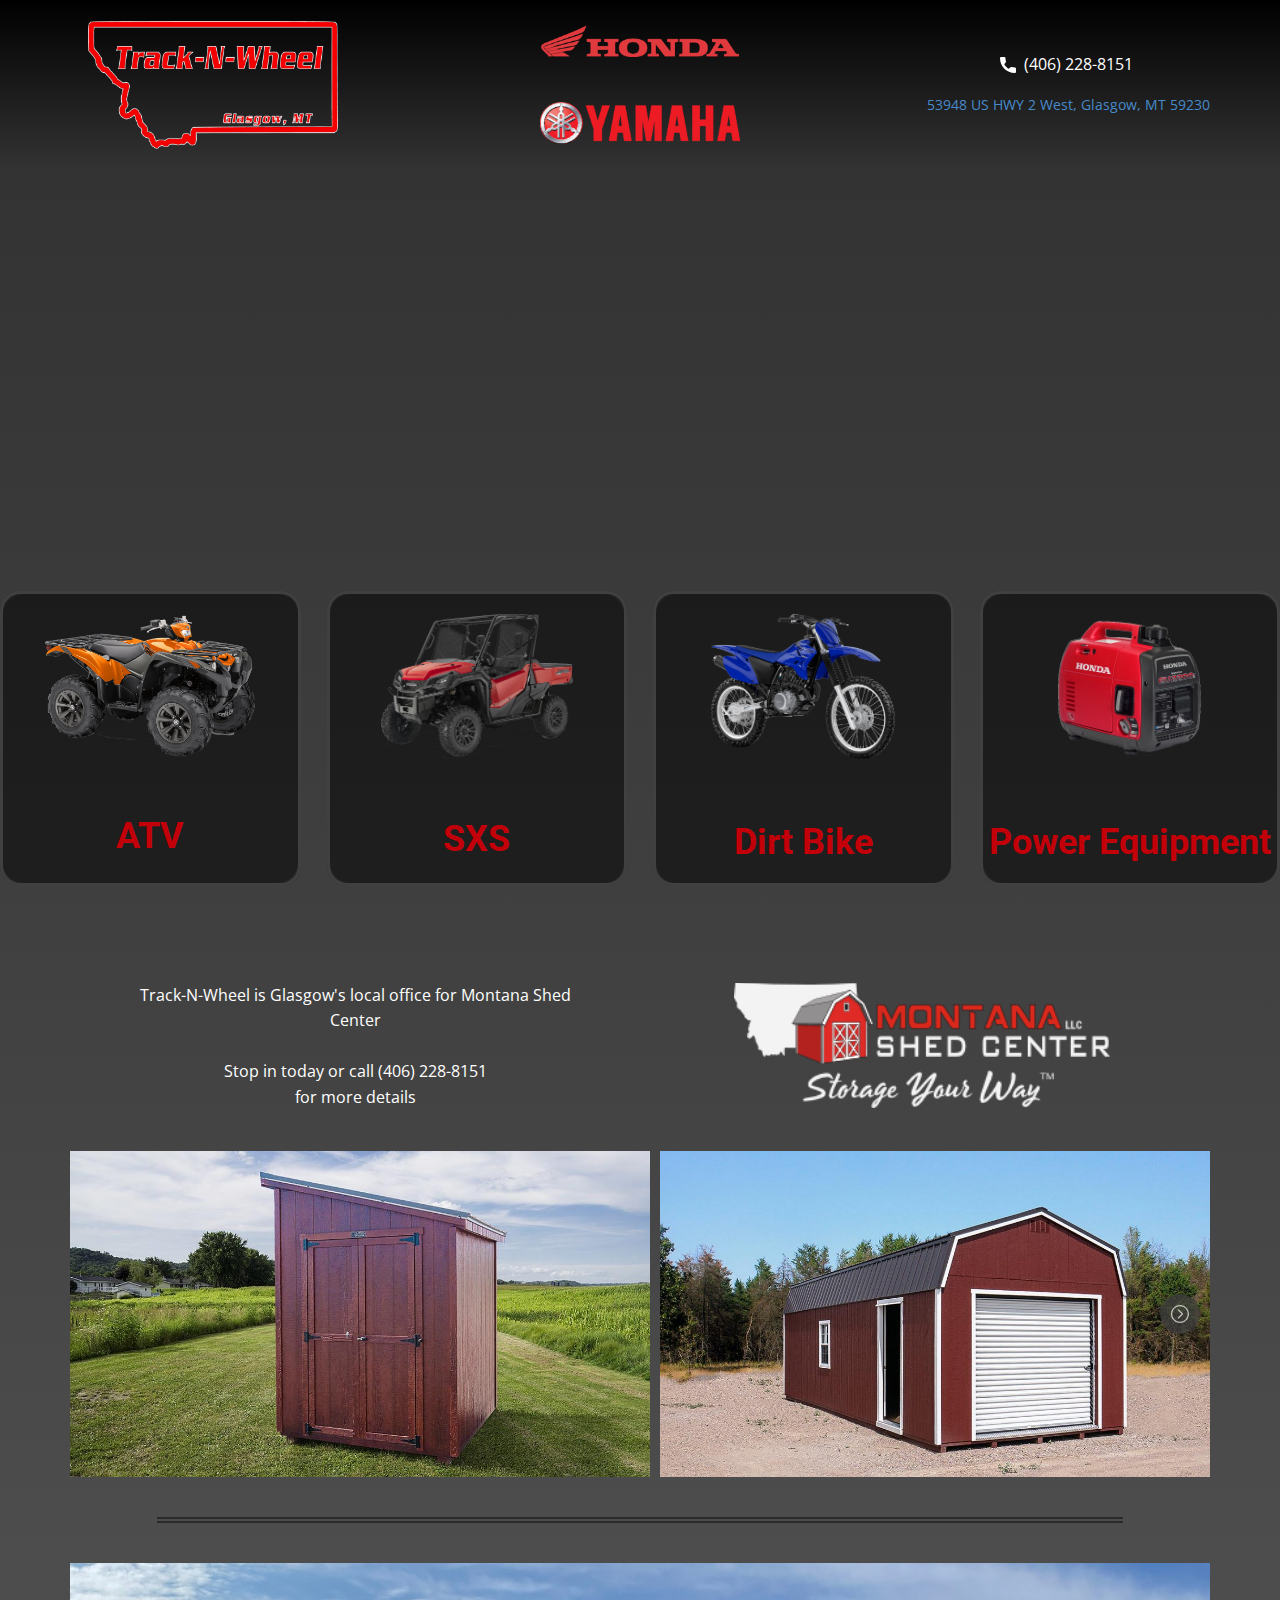
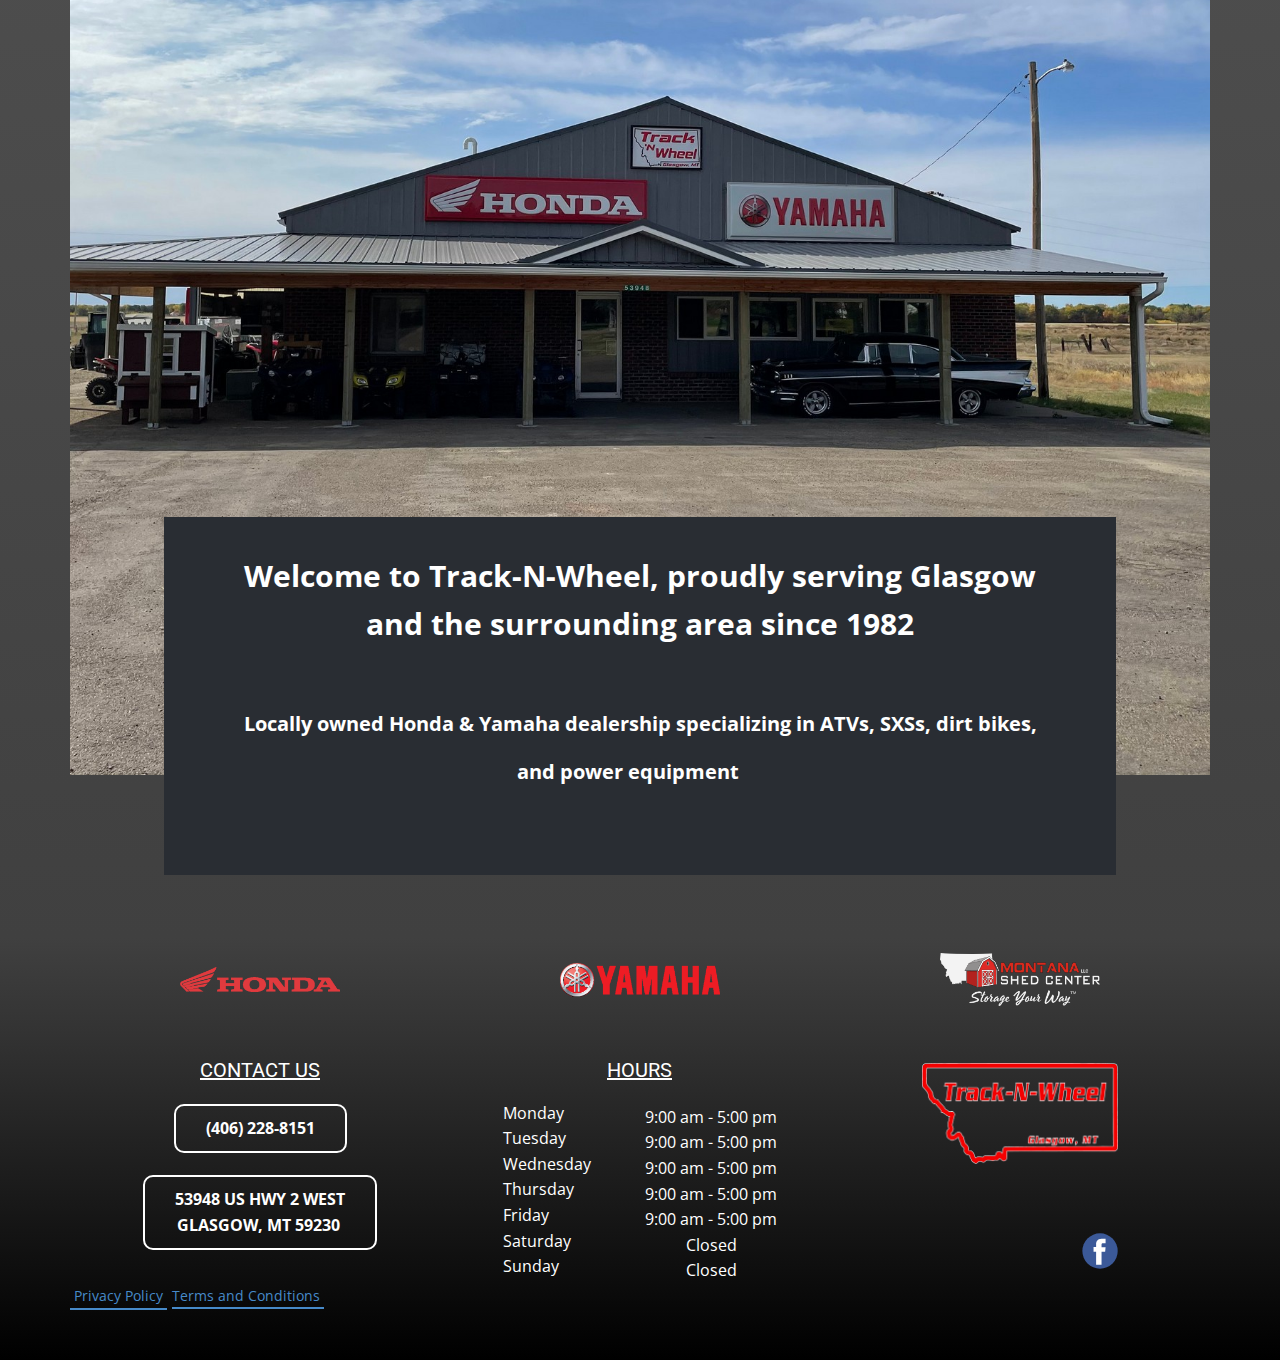
==== commit 239b2847: "Changed store hours" ====
--- a/index.html
+++ b/index.html
@@ -11,8 +11,8 @@
 <link rel="stylesheet" href="Home.css" media="screen">
     <script class="u-script" type="text/javascript" src="jquery.js" defer=""></script>
     <script class="u-script" type="text/javascript" src="nicepage.js" defer=""></script>
-    <meta name="generator" content="Nicepage 3.26.0, nicepage.com">
-    <link id="u-theme-google-font" rel="stylesheet" href="https://fonts.googleapis.com/css?family=Roboto:100,100i,300,300i,400,400i,500,500i,700,700i,900,900i|Open+Sans:300,300i,400,400i,600,600i,700,700i,800,800i">
+    <meta name="generator" content="Nicepage 4.6.4, nicepage.com">
+    <link id="u-theme-google-font" rel="stylesheet" href="https://fonts.googleapis.com/css?family=Roboto:100,100i,300,300i,400,400i,500,500i,700,700i,900,900i|Open+Sans:300,300i,400,400i,500,500i,600,600i,700,700i,800,800i">
     
     
     
@@ -34,18 +34,18 @@
     <meta property="og:description" content="Glasgow, MT powersports dealer for Honda and Yamaha.">
     <meta property="og:type" content="website">
   </head>
-  <body data-home-page="Home.html" data-home-page-title="Home" class="u-body"><header class="u-clearfix u-gradient u-header u-valign-middle u-header" id="sec-8695"><div class="u-clearfix u-expanded-width u-gutter-0 u-layout-custom-sm u-layout-custom-xs u-layout-wrap u-layout-wrap-1">
+  <body data-home-page="Home.html" data-home-page-title="Home" class="u-body u-xl-mode"><header class="u-clearfix u-gradient u-header u-valign-middle u-header" id="sec-8695"><div class="u-clearfix u-expanded-width u-gutter-0 u-layout-custom-sm u-layout-custom-xs u-layout-wrap u-layout-wrap-1">
         <div class="u-layout">
           <div class="u-layout-row">
             <div class="u-align-left u-container-style u-layout-cell u-size-20-lg u-size-20-md u-size-20-xl u-size-30-sm u-size-30-xs u-layout-cell-1">
               <div class="u-container-layout u-valign-middle-sm u-valign-middle-xs u-valign-top-lg u-valign-top-md u-valign-top-xl u-container-layout-1">
-                <img class="u-image u-preserve-proportions u-image-1" src="images/track-n-wheel-logo3.png" data-image-width="1600" data-image-height="820" data-href="Home.html" data-page-id="74361961">
+                <img class="u-image u-preserve-proportions u-image-1" src="images/track-n-wheel-logo3-19.png" data-image-width="1600" data-image-height="820" data-href="Home.html" data-page-id="74361961">
               </div>
             </div>
             <div class="u-align-left u-container-style u-layout-cell u-size-20-lg u-size-20-md u-size-20-xl u-size-30-sm u-size-30-xs u-layout-cell-2">
               <div class="u-container-layout u-valign-middle-sm u-valign-middle-xs u-container-layout-2">
-                <img class="u-image u-image-contain u-preserve-proportions u-image-2" src="images/HondaLogo.png" data-image-width="600" data-image-height="94" data-href="https://powersports.honda.com/" data-target="_blank">
-                <img class="u-align-center u-image u-image-default u-preserve-proportions u-image-3" src="images/YamahaLogo.png" alt="" data-image-width="600" data-image-height="128" data-href="https://www.yamahamotorsports.com/" data-target="_blank">
+                <img class="u-image u-image-contain u-preserve-proportions u-image-2" src="images/HondaLogo-23.png" data-image-width="600" data-image-height="94" data-href="https://powersports.honda.com/" data-target="_blank">
+                <img class="u-align-center u-image u-image-default u-preserve-proportions u-image-3" src="images/YamahaLogo-15.png" alt="" data-image-width="600" data-image-height="128" data-href="https://www.yamahamotorsports.com/" data-target="_blank">
               </div>
             </div>
             <div class="u-align-center u-container-style u-layout-cell u-size-20-lg u-size-20-md u-size-20-xl u-size-60-sm u-size-60-xs u-layout-cell-3">
@@ -65,7 +65,7 @@
       <div class="u-expanded-width u-uploaded-video u-video u-video-cover u-video-1">
         <div class="embed-responsive">
           <video class="embed-responsive-item" data-autoplay="1" loop="" muted="" autoplay="autoplay" playsinline="">
-            <source src="files/Untitled.mp4" type="video/mp4">
+            <source src="files/Untitled-1.mp4" type="video/mp4">
             <p>Your browser does not support HTML5 video.</p>
           </video>
         </div>
@@ -75,7 +75,7 @@
           <div class="u-layout-row">
             <div class="u-black u-container-style u-layout-cell u-opacity u-opacity-30 u-radius-20 u-shape-round u-size-15 u-size-30-md u-layout-cell-1">
               <div class="u-border-3 u-border-grey-75 u-container-layout u-container-layout-1">
-                <img class="u-image u-image-default u-preserve-proportions u-image-1" src="images/21_GrizzlyEPSSE_CopperheadOrangeMetallic_S032.png" alt="" data-image-width="2573" data-image-height="1784">
+                <img class="u-image u-image-default u-preserve-proportions u-image-1" src="images/21_GrizzlyEPSSE_CopperheadOrangeMetallic_S032-31.png" alt="" data-image-width="2573" data-image-height="1784">
                 <h2 class="u-align-center u-text u-text-custom-color-1 u-text-default u-text-1">ATV</h2>
               </div>
             </div>
@@ -87,13 +87,13 @@
             </div>
             <div class="u-align-center u-black u-container-style u-layout-cell u-opacity u-opacity-30 u-radius-20 u-shape-round u-size-15 u-size-30-md u-layout-cell-3">
               <div class="u-border-3 u-border-grey-75 u-container-layout u-container-layout-3">
-                <img class="u-image u-image-default u-preserve-proportions u-image-3" src="images/22TTR230-TeamYamahaBlue-S03.png" alt="" data-image-width="1600" data-image-height="1260">
+                <img class="u-image u-image-default u-preserve-proportions u-image-3" src="images/22TTR230-TeamYamahaBlue-S03-32.png" alt="" data-image-width="1600" data-image-height="1260">
                 <h2 class="u-align-center u-text u-text-custom-color-1 u-text-default u-text-3">Dirt Bike</h2>
               </div>
             </div>
             <div class="u-align-center u-black u-container-style u-layout-cell u-opacity u-opacity-30 u-radius-20 u-shape-round u-size-15 u-size-30-md u-layout-cell-4">
               <div class="u-border-3 u-border-grey-75 u-container-layout u-valign-bottom u-container-layout-4">
-                <img class="u-align-center u-image u-image-default u-preserve-proportions u-image-4" src="images/124610_1.png" alt="" data-image-width="600" data-image-height="600">
+                <img class="u-align-center u-image u-image-default u-preserve-proportions u-image-4" src="images/124610_1-22.png" alt="" data-image-width="600" data-image-height="600">
                 <h2 class="u-align-center u-text u-text-custom-color-1 u-text-default u-text-4">Power Equipment</h2>
               </div>
             </div>
@@ -117,7 +117,7 @@
                   </div>
                   <div class="u-container-style u-layout-cell u-size-30 u-layout-cell-2">
                     <div class="u-container-layout u-container-layout-2">
-                      <img class="u-align-left u-image u-image-default u-preserve-proportions u-image-1" src="images/MSC-Logo-Light-2x1-1.png" alt="" data-image-width="288" data-image-height="96" data-href="https://montanashedcenter.com/" data-target="_blank">
+                      <img class="u-align-left u-image u-image-default u-preserve-proportions u-image-1" src="images/MSC-Logo-Light-2x1-1-26.png" alt="" data-image-width="288" data-image-height="96" data-href="https://montanashedcenter.com/" data-target="_blank">
                     </div>
                   </div>
                 </div>
@@ -142,7 +142,7 @@
 </div><div class="u-effect-fade u-gallery-item u-gallery-item-3" data-image-width="1024" data-image-height="576"><div class="u-back-slide"><img class="u-back-image" src="images/Hi-Side-in-snow.jpg">
 </div><div class="u-align-right u-over-slide u-valign-middle u-over-slide-3"><h3 class="u-gallery-heading" style="margin-left: auto; margin-right: 0px; width: 1260px;"></h3><p class="u-gallery-text" style="margin-left: auto; margin-right: 0px; width: 1260px;"></p>
 </div>
-</div><div class="u-effect-fade u-gallery-item u-gallery-item-4" data-image-width="1024" data-image-height="600"><div class="u-back-slide"><img class="u-back-image" src="images/Hi-Side-Garage-2a.jpg">
+</div><div class="u-effect-fade u-gallery-item u-gallery-item-4" data-image-width="1024" data-image-height="600"><div class="u-back-slide"><img class="u-back-image" src="images/Hi-Side-Garage-2a-25.jpg">
 </div><div class="u-align-right u-over-slide u-valign-middle u-over-slide-4"><h3 class="u-gallery-heading" style="margin-left: auto; margin-right: 0px; width: 1260px;"></h3><p class="u-gallery-text" style="margin-left: auto; margin-right: 0px; width: 1260px;"></p>
 </div>
 </div><div class="u-effect-fade u-gallery-item u-gallery-item-5" data-image-width="1024" data-image-height="576"><div class="u-back-slide"><img class="u-back-image" src="images/Large-Overeasy-Chicken-Coop.jpg">
@@ -250,7 +250,7 @@
     </section>
     <section class="u-align-center-md u-align-center-sm u-align-center-xs u-clearfix u-gradient u-hidden-lg u-hidden-xl u-section-5" id="sec-cc90">
       <div class="u-clearfix u-sheet u-valign-middle-lg u-valign-middle-xl u-valign-middle-xs u-sheet-1">
-        <img class="u-expanded-width-md u-expanded-width-sm u-expanded-width-xs u-image u-image-default u-preserve-proportions u-image-1" src="images/IMG_0296.jpg" alt="" data-image-width="1600" data-image-height="1140">
+        <img class="u-expanded-width-md u-expanded-width-sm u-expanded-width-xs u-image u-image-default u-preserve-proportions u-image-1" src="images/IMG_0296-20.jpg" alt="" data-image-width="1600" data-image-height="1140">
         <div class="u-align-center u-container-style u-group u-palette-5-dark-3 u-group-1">
           <div class="u-container-layout u-valign-middle u-container-layout-1">
             <h1 class="u-text u-title u-text-1"> Welcome to Track-​N-Wheel, proudly serving Glasgow​ and the
@@ -305,7 +305,7 @@
                   <h4 class="u-text u-text-body-alt-color u-text-default u-text-2">Hours </h4>
                   <p class="u-align-left u-text u-text-body-alt-color u-text-default u-text-3"> Monday<br>Tuesday<br>Wednesday&nbsp;<br>Thursday<br>Friday<br>Saturday<br>Sunday 
                   </p>
-                  <p class="u-align-center u-text u-text-body-alt-color u-text-default u-text-4">9:00 am - 5:00 pm<br>9:00 am - 5:00 pm<br>9:00 am - 5:00 pm<br>9:00 am - 5:00 pm<br>9:00 am - 5:00 pm<br>9:00 am - Noon<br>Closed
+                  <p class="u-align-center u-text u-text-body-alt-color u-text-default u-text-4">9:00 am - 5:00 pm<br>9:00 am - 5:00 pm<br>9:00 am - 5:00 pm<br>9:00 am - 5:00 pm<br>9:00 am - 5:00 pm<br>Closed<br>Closed
                   </p>
                 </div>
               </div>
--- a/nicepage.css
+++ b/nicepage.css
@@ -1,7 +1,7 @@
 /*begin-commonstyles library*//*!
- * froala_editor v3.2.3 (https://www.froala.com/wysiwyg-editor)
+ * froala_editor v4.0.6 (https://www.froala.com/wysiwyg-editor)
  * License https://froala.com/wysiwyg-editor/terms/
- * Copyright 2014-2020 Froala Labs
+ * Copyright 2014-2021 Froala Labs
  */
 
 .fr-clearfix::after {
@@ -52,6 +52,8 @@
     color: inherit; }
   .fr-view strong {
     font-weight: 700; }
+  .fr-view table[border='0'] td:not([class]), .fr-view table[border='0'] th:not([class]), .fr-view table[border='0'] td[class=""], .fr-view table[border='0'] th[class=""] {
+    border-width: 0px; }
   .fr-view table {
     border: none;
     border-collapse: collapse;
@@ -93,27 +95,27 @@
     white-space: pre-wrap;
     word-wrap: break-word;
     overflow: visible; }
-/*.fr-view[dir="rtl"] blockquote {
-  border-left: none;
-  border-right: solid 2px #5E35B1;
-  margin-right: 0;
-  padding-right: 5px;
-  padding-left: 0; }
-  .fr-view[dir="rtl"] blockquote blockquote {
-    border-color: #00BCD4; }
-    .fr-view[dir="rtl"] blockquote blockquote blockquote {
-      border-color: #43A047; }
-.fr-view blockquote {
-  border-left: solid 2px #5E35B1;
-  margin-left: 0;
-  padding-left: 5px;
-  color: #5E35B1; }
-  .fr-view blockquote blockquote {
-    border-color: #00BCD4;
-    color: #00BCD4; }
-    .fr-view blockquote blockquote blockquote {
-      border-color: #43A047;
-      color: #43A047; }*/
+/*  .fr-view[dir="rtl"] blockquote {
+    border-left: none;
+    border-right: solid 2px #5E35B1;
+    margin-right: 0;
+    padding-right: 5px;
+    padding-left: 0; }
+    .fr-view[dir="rtl"] blockquote blockquote {
+      border-color: #00BCD4; }
+      .fr-view[dir="rtl"] blockquote blockquote blockquote {
+        border-color: #43A047; }
+  .fr-view blockquote {
+    border-left: solid 2px #5E35B1;
+    margin-left: 0;
+    padding-left: 5px;
+    color: #5E35B1; }
+    .fr-view blockquote blockquote {
+      border-color: #00BCD4;
+      color: #00BCD4; }
+      .fr-view blockquote blockquote blockquote {
+        border-color: #43A047;
+        color: #43A047; } */
   .fr-view span.fr-emoticon {
     font-weight: normal;
     font-family: "Apple Color Emoji","Segoe UI Emoji","NotoColorEmoji","Segoe UI Symbol","Android Emoji","EmojiSymbols";
@@ -287,8 +289,6 @@
     background-clip: padding-box; }
   .fr-view button.fr-large, .fr-view input.fr-large, .fr-view textarea.fr-large {
     font-size: 24px; }
-  .fr-view ul, .fr-view ol {
-    list-style-position: inside; }
 
 /**
  * Image style.
@@ -360,3632 +360,8 @@
       float: right;
       margin: 5px 0 5px 5px;
       max-width: calc(100% - 5px); }
-/*end-commonstyles library*//*begin-commonstyles library*/@charset "UTF-8";
-
-/*!
- * animate.css -https://daneden.github.io/animate.css/
- * Version - 3.7.2
- * Licensed under the MIT license - http://opensource.org/licenses/MIT
- *
- * Copyright (c) 2019 Daniel Eden
- */
-
-@-webkit-keyframes bounce {
-  from,
-  20%,
-  53%,
-  80%,
-  to {
-    -webkit-animation-timing-function: cubic-bezier(0.215, 0.61, 0.355, 1);
-    animation-timing-function: cubic-bezier(0.215, 0.61, 0.355, 1);
-    -webkit-transform: translate3d(0, 0, 0);
-    transform: translate3d(0, 0, 0);
-  }
-
-  40%,
-  43% {
-    -webkit-animation-timing-function: cubic-bezier(0.755, 0.05, 0.855, 0.06);
-    animation-timing-function: cubic-bezier(0.755, 0.05, 0.855, 0.06);
-    -webkit-transform: translate3d(0, -30px, 0);
-    transform: translate3d(0, -30px, 0);
-  }
-
-  70% {
-    -webkit-animation-timing-function: cubic-bezier(0.755, 0.05, 0.855, 0.06);
-    animation-timing-function: cubic-bezier(0.755, 0.05, 0.855, 0.06);
-    -webkit-transform: translate3d(0, -15px, 0);
-    transform: translate3d(0, -15px, 0);
-  }
-
-  90% {
-    -webkit-transform: translate3d(0, -4px, 0);
-    transform: translate3d(0, -4px, 0);
-  }
-}
-
-@keyframes bounce {
-  from,
-  20%,
-  53%,
-  80%,
-  to {
-    -webkit-animation-timing-function: cubic-bezier(0.215, 0.61, 0.355, 1);
-    animation-timing-function: cubic-bezier(0.215, 0.61, 0.355, 1);
-    -webkit-transform: translate3d(0, 0, 0);
-    transform: translate3d(0, 0, 0);
-  }
-
-  40%,
-  43% {
-    -webkit-animation-timing-function: cubic-bezier(0.755, 0.05, 0.855, 0.06);
-    animation-timing-function: cubic-bezier(0.755, 0.05, 0.855, 0.06);
-    -webkit-transform: translate3d(0, -30px, 0);
-    transform: translate3d(0, -30px, 0);
-  }
-
-  70% {
-    -webkit-animation-timing-function: cubic-bezier(0.755, 0.05, 0.855, 0.06);
-    animation-timing-function: cubic-bezier(0.755, 0.05, 0.855, 0.06);
-    -webkit-transform: translate3d(0, -15px, 0);
-    transform: translate3d(0, -15px, 0);
-  }
-
-  90% {
-    -webkit-transform: translate3d(0, -4px, 0);
-    transform: translate3d(0, -4px, 0);
-  }
-}
-
-.bounce {
-  -webkit-animation-name: bounce;
-  animation-name: bounce;
-  -webkit-transform-origin: center bottom;
-  transform-origin: center bottom;
-}
-
-@-webkit-keyframes flash {
-  from,
-  50%,
-  to {
-    opacity: 1;
-  }
-
-  25%,
-  75% {
-    opacity: 0;
-  }
-}
-
-@keyframes flash {
-  from,
-  50%,
-  to {
-    opacity: 1;
-  }
-
-  25%,
-  75% {
-    opacity: 0;
-  }
-}
-
-.flash {
-  -webkit-animation-name: flash;
-  animation-name: flash;
-}
-
-/* originally authored by Nick Pettit - https://github.com/nickpettit/glide */
-
-@-webkit-keyframes pulse {
-  from {
-    -webkit-transform: scale3d(1, 1, 1);
-    transform: scale3d(1, 1, 1);
-  }
-
-  50% {
-    -webkit-transform: scale3d(1.05, 1.05, 1.05);
-    transform: scale3d(1.05, 1.05, 1.05);
-  }
-
-  to {
-    -webkit-transform: scale3d(1, 1, 1);
-    transform: scale3d(1, 1, 1);
-  }
-}
-
-@keyframes pulse {
-  from {
-    -webkit-transform: scale3d(1, 1, 1);
-    transform: scale3d(1, 1, 1);
-  }
-
-  50% {
-    -webkit-transform: scale3d(1.05, 1.05, 1.05);
-    transform: scale3d(1.05, 1.05, 1.05);
-  }
-
-  to {
-    -webkit-transform: scale3d(1, 1, 1);
-    transform: scale3d(1, 1, 1);
-  }
-}
-
-.pulse {
-  -webkit-animation-name: pulse;
-  animation-name: pulse;
-}
-
-@-webkit-keyframes rubberBand {
-  from {
-    -webkit-transform: scale3d(1, 1, 1);
-    transform: scale3d(1, 1, 1);
-  }
-
-  30% {
-    -webkit-transform: scale3d(1.25, 0.75, 1);
-    transform: scale3d(1.25, 0.75, 1);
-  }
-
-  40% {
-    -webkit-transform: scale3d(0.75, 1.25, 1);
-    transform: scale3d(0.75, 1.25, 1);
-  }
-
-  50% {
-    -webkit-transform: scale3d(1.15, 0.85, 1);
-    transform: scale3d(1.15, 0.85, 1);
-  }
-
-  65% {
-    -webkit-transform: scale3d(0.95, 1.05, 1);
-    transform: scale3d(0.95, 1.05, 1);
-  }
-
-  75% {
-    -webkit-transform: scale3d(1.05, 0.95, 1);
-    transform: scale3d(1.05, 0.95, 1);
-  }
-
-  to {
-    -webkit-transform: scale3d(1, 1, 1);
-    transform: scale3d(1, 1, 1);
-  }
-}
-
-@keyframes rubberBand {
-  from {
-    -webkit-transform: scale3d(1, 1, 1);
-    transform: scale3d(1, 1, 1);
-  }
-
-  30% {
-    -webkit-transform: scale3d(1.25, 0.75, 1);
-    transform: scale3d(1.25, 0.75, 1);
-  }
-
-  40% {
-    -webkit-transform: scale3d(0.75, 1.25, 1);
-    transform: scale3d(0.75, 1.25, 1);
-  }
-
-  50% {
-    -webkit-transform: scale3d(1.15, 0.85, 1);
-    transform: scale3d(1.15, 0.85, 1);
-  }
-
-  65% {
-    -webkit-transform: scale3d(0.95, 1.05, 1);
-    transform: scale3d(0.95, 1.05, 1);
-  }
-
-  75% {
-    -webkit-transform: scale3d(1.05, 0.95, 1);
-    transform: scale3d(1.05, 0.95, 1);
-  }
-
-  to {
-    -webkit-transform: scale3d(1, 1, 1);
-    transform: scale3d(1, 1, 1);
-  }
-}
-
-.rubberBand {
-  -webkit-animation-name: rubberBand;
-  animation-name: rubberBand;
-}
-
-@-webkit-keyframes shake {
-  from,
-  to {
-    -webkit-transform: translate3d(0, 0, 0);
-    transform: translate3d(0, 0, 0);
-  }
-
-  10%,
-  30%,
-  50%,
-  70%,
-  90% {
-    -webkit-transform: translate3d(-10px, 0, 0);
-    transform: translate3d(-10px, 0, 0);
-  }
-
-  20%,
-  40%,
-  60%,
-  80% {
-    -webkit-transform: translate3d(10px, 0, 0);
-    transform: translate3d(10px, 0, 0);
-  }
-}
-
-@keyframes shake {
-  from,
-  to {
-    -webkit-transform: translate3d(0, 0, 0);
-    transform: translate3d(0, 0, 0);
-  }
-
-  10%,
-  30%,
-  50%,
-  70%,
-  90% {
-    -webkit-transform: translate3d(-10px, 0, 0);
-    transform: translate3d(-10px, 0, 0);
-  }
-
-  20%,
-  40%,
-  60%,
-  80% {
-    -webkit-transform: translate3d(10px, 0, 0);
-    transform: translate3d(10px, 0, 0);
-  }
-}
-
-.shake {
-  -webkit-animation-name: shake;
-  animation-name: shake;
-}
-
-@-webkit-keyframes headShake {
-  0% {
-    -webkit-transform: translateX(0);
-    transform: translateX(0);
-  }
-
-  6.5% {
-    -webkit-transform: translateX(-6px) rotateY(-9deg);
-    transform: translateX(-6px) rotateY(-9deg);
-  }
-
-  18.5% {
-    -webkit-transform: translateX(5px) rotateY(7deg);
-    transform: translateX(5px) rotateY(7deg);
-  }
-
-  31.5% {
-    -webkit-transform: translateX(-3px) rotateY(-5deg);
-    transform: translateX(-3px) rotateY(-5deg);
-  }
-
-  43.5% {
-    -webkit-transform: translateX(2px) rotateY(3deg);
-    transform: translateX(2px) rotateY(3deg);
-  }
-
-  50% {
-    -webkit-transform: translateX(0);
-    transform: translateX(0);
-  }
-}
-
-@keyframes headShake {
-  0% {
-    -webkit-transform: translateX(0);
-    transform: translateX(0);
-  }
-
-  6.5% {
-    -webkit-transform: translateX(-6px) rotateY(-9deg);
-    transform: translateX(-6px) rotateY(-9deg);
-  }
-
-  18.5% {
-    -webkit-transform: translateX(5px) rotateY(7deg);
-    transform: translateX(5px) rotateY(7deg);
-  }
-
-  31.5% {
-    -webkit-transform: translateX(-3px) rotateY(-5deg);
-    transform: translateX(-3px) rotateY(-5deg);
-  }
-
-  43.5% {
-    -webkit-transform: translateX(2px) rotateY(3deg);
-    transform: translateX(2px) rotateY(3deg);
-  }
-
-  50% {
-    -webkit-transform: translateX(0);
-    transform: translateX(0);
-  }
-}
-
-.headShake {
-  -webkit-animation-timing-function: ease-in-out;
-  animation-timing-function: ease-in-out;
-  -webkit-animation-name: headShake;
-  animation-name: headShake;
-}
-
-@-webkit-keyframes swing {
-  20% {
-    -webkit-transform: rotate3d(0, 0, 1, 15deg);
-    transform: rotate3d(0, 0, 1, 15deg);
-  }
-
-  40% {
-    -webkit-transform: rotate3d(0, 0, 1, -10deg);
-    transform: rotate3d(0, 0, 1, -10deg);
-  }
-
-  60% {
-    -webkit-transform: rotate3d(0, 0, 1, 5deg);
-    transform: rotate3d(0, 0, 1, 5deg);
-  }
-
-  80% {
-    -webkit-transform: rotate3d(0, 0, 1, -5deg);
-    transform: rotate3d(0, 0, 1, -5deg);
-  }
-
-  to {
-    -webkit-transform: rotate3d(0, 0, 1, 0deg);
-    transform: rotate3d(0, 0, 1, 0deg);
-  }
-}
-
-@keyframes swing {
-  20% {
-    -webkit-transform: rotate3d(0, 0, 1, 15deg);
-    transform: rotate3d(0, 0, 1, 15deg);
-  }
-
-  40% {
-    -webkit-transform: rotate3d(0, 0, 1, -10deg);
-    transform: rotate3d(0, 0, 1, -10deg);
-  }
-
-  60% {
-    -webkit-transform: rotate3d(0, 0, 1, 5deg);
-    transform: rotate3d(0, 0, 1, 5deg);
-  }
-
-  80% {
-    -webkit-transform: rotate3d(0, 0, 1, -5deg);
-    transform: rotate3d(0, 0, 1, -5deg);
-  }
-
-  to {
-    -webkit-transform: rotate3d(0, 0, 1, 0deg);
-    transform: rotate3d(0, 0, 1, 0deg);
-  }
-}
-
-.swing {
-  -webkit-transform-origin: top center;
-  transform-origin: top center;
-  -webkit-animation-name: swing;
-  animation-name: swing;
-}
-
-@-webkit-keyframes tada {
-  from {
-    -webkit-transform: scale3d(1, 1, 1);
-    transform: scale3d(1, 1, 1);
-  }
-
-  10%,
-  20% {
-    -webkit-transform: scale3d(0.9, 0.9, 0.9) rotate3d(0, 0, 1, -3deg);
-    transform: scale3d(0.9, 0.9, 0.9) rotate3d(0, 0, 1, -3deg);
-  }
-
-  30%,
-  50%,
-  70%,
-  90% {
-    -webkit-transform: scale3d(1.1, 1.1, 1.1) rotate3d(0, 0, 1, 3deg);
-    transform: scale3d(1.1, 1.1, 1.1) rotate3d(0, 0, 1, 3deg);
-  }
-
-  40%,
-  60%,
-  80% {
-    -webkit-transform: scale3d(1.1, 1.1, 1.1) rotate3d(0, 0, 1, -3deg);
-    transform: scale3d(1.1, 1.1, 1.1) rotate3d(0, 0, 1, -3deg);
-  }
-
-  to {
-    -webkit-transform: scale3d(1, 1, 1);
-    transform: scale3d(1, 1, 1);
-  }
-}
-
-@keyframes tada {
-  from {
-    -webkit-transform: scale3d(1, 1, 1);
-    transform: scale3d(1, 1, 1);
-  }
-
-  10%,
-  20% {
-    -webkit-transform: scale3d(0.9, 0.9, 0.9) rotate3d(0, 0, 1, -3deg);
-    transform: scale3d(0.9, 0.9, 0.9) rotate3d(0, 0, 1, -3deg);
-  }
-
-  30%,
-  50%,
-  70%,
-  90% {
-    -webkit-transform: scale3d(1.1, 1.1, 1.1) rotate3d(0, 0, 1, 3deg);
-    transform: scale3d(1.1, 1.1, 1.1) rotate3d(0, 0, 1, 3deg);
-  }
-
-  40%,
-  60%,
-  80% {
-    -webkit-transform: scale3d(1.1, 1.1, 1.1) rotate3d(0, 0, 1, -3deg);
-    transform: scale3d(1.1, 1.1, 1.1) rotate3d(0, 0, 1, -3deg);
-  }
-
-  to {
-    -webkit-transform: scale3d(1, 1, 1);
-    transform: scale3d(1, 1, 1);
-  }
-}
-
-.tada {
-  -webkit-animation-name: tada;
-  animation-name: tada;
-}
-
-/* originally authored by Nick Pettit - https://github.com/nickpettit/glide */
-
-@-webkit-keyframes wobble {
-  from {
-    -webkit-transform: translate3d(0, 0, 0);
-    transform: translate3d(0, 0, 0);
-  }
-
-  15% {
-    -webkit-transform: translate3d(-25%, 0, 0) rotate3d(0, 0, 1, -5deg);
-    transform: translate3d(-25%, 0, 0) rotate3d(0, 0, 1, -5deg);
-  }
-
-  30% {
-    -webkit-transform: translate3d(20%, 0, 0) rotate3d(0, 0, 1, 3deg);
-    transform: translate3d(20%, 0, 0) rotate3d(0, 0, 1, 3deg);
-  }
-
-  45% {
-    -webkit-transform: translate3d(-15%, 0, 0) rotate3d(0, 0, 1, -3deg);
-    transform: translate3d(-15%, 0, 0) rotate3d(0, 0, 1, -3deg);
-  }
-
-  60% {
-    -webkit-transform: translate3d(10%, 0, 0) rotate3d(0, 0, 1, 2deg);
-    transform: translate3d(10%, 0, 0) rotate3d(0, 0, 1, 2deg);
-  }
-
-  75% {
-    -webkit-transform: translate3d(-5%, 0, 0) rotate3d(0, 0, 1, -1deg);
-    transform: translate3d(-5%, 0, 0) rotate3d(0, 0, 1, -1deg);
-  }
-
-  to {
-    -webkit-transform: translate3d(0, 0, 0);
-    transform: translate3d(0, 0, 0);
-  }
-}
-
-@keyframes wobble {
-  from {
-    -webkit-transform: translate3d(0, 0, 0);
-    transform: translate3d(0, 0, 0);
-  }
-
-  15% {
-    -webkit-transform: translate3d(-25%, 0, 0) rotate3d(0, 0, 1, -5deg);
-    transform: translate3d(-25%, 0, 0) rotate3d(0, 0, 1, -5deg);
-  }
-
-  30% {
-    -webkit-transform: translate3d(20%, 0, 0) rotate3d(0, 0, 1, 3deg);
-    transform: translate3d(20%, 0, 0) rotate3d(0, 0, 1, 3deg);
-  }
-
-  45% {
-    -webkit-transform: translate3d(-15%, 0, 0) rotate3d(0, 0, 1, -3deg);
-    transform: translate3d(-15%, 0, 0) rotate3d(0, 0, 1, -3deg);
-  }
-
-  60% {
-    -webkit-transform: translate3d(10%, 0, 0) rotate3d(0, 0, 1, 2deg);
-    transform: translate3d(10%, 0, 0) rotate3d(0, 0, 1, 2deg);
-  }
-
-  75% {
-    -webkit-transform: translate3d(-5%, 0, 0) rotate3d(0, 0, 1, -1deg);
-    transform: translate3d(-5%, 0, 0) rotate3d(0, 0, 1, -1deg);
-  }
-
-  to {
-    -webkit-transform: translate3d(0, 0, 0);
-    transform: translate3d(0, 0, 0);
-  }
-}
-
-.wobble {
-  -webkit-animation-name: wobble;
-  animation-name: wobble;
-}
-
-@-webkit-keyframes jello {
-  from,
-  11.1%,
-  to {
-    -webkit-transform: translate3d(0, 0, 0);
-    transform: translate3d(0, 0, 0);
-  }
-
-  22.2% {
-    -webkit-transform: skewX(-12.5deg) skewY(-12.5deg);
-    transform: skewX(-12.5deg) skewY(-12.5deg);
-  }
-
-  33.3% {
-    -webkit-transform: skewX(6.25deg) skewY(6.25deg);
-    transform: skewX(6.25deg) skewY(6.25deg);
-  }
-
-  44.4% {
-    -webkit-transform: skewX(-3.125deg) skewY(-3.125deg);
-    transform: skewX(-3.125deg) skewY(-3.125deg);
-  }
-
-  55.5% {
-    -webkit-transform: skewX(1.5625deg) skewY(1.5625deg);
-    transform: skewX(1.5625deg) skewY(1.5625deg);
-  }
-
-  66.6% {
-    -webkit-transform: skewX(-0.78125deg) skewY(-0.78125deg);
-    transform: skewX(-0.78125deg) skewY(-0.78125deg);
-  }
-
-  77.7% {
-    -webkit-transform: skewX(0.390625deg) skewY(0.390625deg);
-    transform: skewX(0.390625deg) skewY(0.390625deg);
-  }
-
-  88.8% {
-    -webkit-transform: skewX(-0.1953125deg) skewY(-0.1953125deg);
-    transform: skewX(-0.1953125deg) skewY(-0.1953125deg);
-  }
-}
-
-@keyframes jello {
-  from,
-  11.1%,
-  to {
-    -webkit-transform: translate3d(0, 0, 0);
-    transform: translate3d(0, 0, 0);
-  }
-
-  22.2% {
-    -webkit-transform: skewX(-12.5deg) skewY(-12.5deg);
-    transform: skewX(-12.5deg) skewY(-12.5deg);
-  }
-
-  33.3% {
-    -webkit-transform: skewX(6.25deg) skewY(6.25deg);
-    transform: skewX(6.25deg) skewY(6.25deg);
-  }
-
-  44.4% {
-    -webkit-transform: skewX(-3.125deg) skewY(-3.125deg);
-    transform: skewX(-3.125deg) skewY(-3.125deg);
-  }
-
-  55.5% {
-    -webkit-transform: skewX(1.5625deg) skewY(1.5625deg);
-    transform: skewX(1.5625deg) skewY(1.5625deg);
-  }
-
-  66.6% {
-    -webkit-transform: skewX(-0.78125deg) skewY(-0.78125deg);
-    transform: skewX(-0.78125deg) skewY(-0.78125deg);
-  }
-
-  77.7% {
-    -webkit-transform: skewX(0.390625deg) skewY(0.390625deg);
-    transform: skewX(0.390625deg) skewY(0.390625deg);
-  }
-
-  88.8% {
-    -webkit-transform: skewX(-0.1953125deg) skewY(-0.1953125deg);
-    transform: skewX(-0.1953125deg) skewY(-0.1953125deg);
-  }
-}
-
-.jello {
-  -webkit-animation-name: jello;
-  animation-name: jello;
-  -webkit-transform-origin: center;
-  transform-origin: center;
-}
-
-@-webkit-keyframes heartBeat {
-  0% {
-    -webkit-transform: scale(1);
-    transform: scale(1);
-  }
-
-  14% {
-    -webkit-transform: scale(1.3);
-    transform: scale(1.3);
-  }
-
-  28% {
-    -webkit-transform: scale(1);
-    transform: scale(1);
-  }
-
-  42% {
-    -webkit-transform: scale(1.3);
-    transform: scale(1.3);
-  }
-
-  70% {
-    -webkit-transform: scale(1);
-    transform: scale(1);
-  }
-}
-
-@keyframes heartBeat {
-  0% {
-    -webkit-transform: scale(1);
-    transform: scale(1);
-  }
-
-  14% {
-    -webkit-transform: scale(1.3);
-    transform: scale(1.3);
-  }
-
-  28% {
-    -webkit-transform: scale(1);
-    transform: scale(1);
-  }
-
-  42% {
-    -webkit-transform: scale(1.3);
-    transform: scale(1.3);
-  }
-
-  70% {
-    -webkit-transform: scale(1);
-    transform: scale(1);
-  }
-}
-
-.heartBeat {
-  -webkit-animation-name: heartBeat;
-  animation-name: heartBeat;
-  -webkit-animation-duration: 1.3s;
-  animation-duration: 1.3s;
-  -webkit-animation-timing-function: ease-in-out;
-  animation-timing-function: ease-in-out;
-}
-
-@-webkit-keyframes bounceIn {
-  from,
-  20%,
-  40%,
-  60%,
-  80%,
-  to {
-    -webkit-animation-timing-function: cubic-bezier(0.215, 0.61, 0.355, 1);
-    animation-timing-function: cubic-bezier(0.215, 0.61, 0.355, 1);
-  }
-
-  0% {
-    opacity: 0;
-    -webkit-transform: scale3d(0.3, 0.3, 0.3);
-    transform: scale3d(0.3, 0.3, 0.3);
-  }
-
-  20% {
-    -webkit-transform: scale3d(1.1, 1.1, 1.1);
-    transform: scale3d(1.1, 1.1, 1.1);
-  }
-
-  40% {
-    -webkit-transform: scale3d(0.9, 0.9, 0.9);
-    transform: scale3d(0.9, 0.9, 0.9);
-  }
-
-  60% {
-    opacity: 1;
-    -webkit-transform: scale3d(1.03, 1.03, 1.03);
-    transform: scale3d(1.03, 1.03, 1.03);
-  }
-
-  80% {
-    -webkit-transform: scale3d(0.97, 0.97, 0.97);
-    transform: scale3d(0.97, 0.97, 0.97);
-  }
-
-  to {
-    opacity: 1;
-    -webkit-transform: scale3d(1, 1, 1);
-    transform: scale3d(1, 1, 1);
-  }
-}
-
-@keyframes bounceIn {
-  from,
-  20%,
-  40%,
-  60%,
-  80%,
-  to {
-    -webkit-animation-timing-function: cubic-bezier(0.215, 0.61, 0.355, 1);
-    animation-timing-function: cubic-bezier(0.215, 0.61, 0.355, 1);
-  }
-
-  0% {
-    opacity: 0;
-    -webkit-transform: scale3d(0.3, 0.3, 0.3);
-    transform: scale3d(0.3, 0.3, 0.3);
-  }
-
-  20% {
-    -webkit-transform: scale3d(1.1, 1.1, 1.1);
-    transform: scale3d(1.1, 1.1, 1.1);
-  }
-
-  40% {
-    -webkit-transform: scale3d(0.9, 0.9, 0.9);
-    transform: scale3d(0.9, 0.9, 0.9);
-  }
-
-  60% {
-    opacity: 1;
-    -webkit-transform: scale3d(1.03, 1.03, 1.03);
-    transform: scale3d(1.03, 1.03, 1.03);
-  }
-
-  80% {
-    -webkit-transform: scale3d(0.97, 0.97, 0.97);
-    transform: scale3d(0.97, 0.97, 0.97);
-  }
-
-  to {
-    opacity: 1;
-    -webkit-transform: scale3d(1, 1, 1);
-    transform: scale3d(1, 1, 1);
-  }
-}
-
-.bounceIn {
-  -webkit-animation-duration: 0.75s;
-  animation-duration: 0.75s;
-  -webkit-animation-name: bounceIn;
-  animation-name: bounceIn;
-}
-
-@-webkit-keyframes bounceInDown {
-  from,
-  60%,
-  75%,
-  90%,
-  to {
-    -webkit-animation-timing-function: cubic-bezier(0.215, 0.61, 0.355, 1);
-    animation-timing-function: cubic-bezier(0.215, 0.61, 0.355, 1);
-  }
-
-  0% {
-    opacity: 0;
-    -webkit-transform: translate3d(0, -3000px, 0);
-    transform: translate3d(0, -3000px, 0);
-  }
-
-  60% {
-    opacity: 1;
-    -webkit-transform: translate3d(0, 25px, 0);
-    transform: translate3d(0, 25px, 0);
-  }
-
-  75% {
-    -webkit-transform: translate3d(0, -10px, 0);
-    transform: translate3d(0, -10px, 0);
-  }
-
-  90% {
-    -webkit-transform: translate3d(0, 5px, 0);
-    transform: translate3d(0, 5px, 0);
-  }
-
-  to {
-    -webkit-transform: translate3d(0, 0, 0);
-    transform: translate3d(0, 0, 0);
-  }
-}
-
-@keyframes bounceInDown {
-  from,
-  60%,
-  75%,
-  90%,
-  to {
-    -webkit-animation-timing-function: cubic-bezier(0.215, 0.61, 0.355, 1);
-    animation-timing-function: cubic-bezier(0.215, 0.61, 0.355, 1);
-  }
-
-  0% {
-    opacity: 0;
-    -webkit-transform: translate3d(0, -3000px, 0);
-    transform: translate3d(0, -3000px, 0);
-  }
-
-  60% {
-    opacity: 1;
-    -webkit-transform: translate3d(0, 25px, 0);
-    transform: translate3d(0, 25px, 0);
-  }
-
-  75% {
-    -webkit-transform: translate3d(0, -10px, 0);
-    transform: translate3d(0, -10px, 0);
-  }
-
-  90% {
-    -webkit-transform: translate3d(0, 5px, 0);
-    transform: translate3d(0, 5px, 0);
-  }
-
-  to {
-    -webkit-transform: translate3d(0, 0, 0);
-    transform: translate3d(0, 0, 0);
-  }
-}
-
-.bounceInDown {
-  -webkit-animation-name: bounceInDown;
-  animation-name: bounceInDown;
-}
-
-@-webkit-keyframes bounceInLeft {
-  from,
-  60%,
-  75%,
-  90%,
-  to {
-    -webkit-animation-timing-function: cubic-bezier(0.215, 0.61, 0.355, 1);
-    animation-timing-function: cubic-bezier(0.215, 0.61, 0.355, 1);
-  }
-
-  0% {
-    opacity: 0;
-    -webkit-transform: translate3d(-3000px, 0, 0);
-    transform: translate3d(-3000px, 0, 0);
-  }
-
-  60% {
-    opacity: 1;
-    -webkit-transform: translate3d(25px, 0, 0);
-    transform: translate3d(25px, 0, 0);
-  }
-
-  75% {
-    -webkit-transform: translate3d(-10px, 0, 0);
-    transform: translate3d(-10px, 0, 0);
-  }
-
-  90% {
-    -webkit-transform: translate3d(5px, 0, 0);
-    transform: translate3d(5px, 0, 0);
-  }
-
-  to {
-    -webkit-transform: translate3d(0, 0, 0);
-    transform: translate3d(0, 0, 0);
-  }
-}
-
-@keyframes bounceInLeft {
-  from,
-  60%,
-  75%,
-  90%,
-  to {
-    -webkit-animation-timing-function: cubic-bezier(0.215, 0.61, 0.355, 1);
-    animation-timing-function: cubic-bezier(0.215, 0.61, 0.355, 1);
-  }
-
-  0% {
-    opacity: 0;
-    -webkit-transform: translate3d(-3000px, 0, 0);
-    transform: translate3d(-3000px, 0, 0);
-  }
-
-  60% {
-    opacity: 1;
-    -webkit-transform: translate3d(25px, 0, 0);
-    transform: translate3d(25px, 0, 0);
-  }
-
-  75% {
-    -webkit-transform: translate3d(-10px, 0, 0);
-    transform: translate3d(-10px, 0, 0);
-  }
-
-  90% {
-    -webkit-transform: translate3d(5px, 0, 0);
-    transform: translate3d(5px, 0, 0);
-  }
-
-  to {
-    -webkit-transform: translate3d(0, 0, 0);
-    transform: translate3d(0, 0, 0);
-  }
-}
-
-.bounceInLeft {
-  -webkit-animation-name: bounceInLeft;
-  animation-name: bounceInLeft;
-}
-
-@-webkit-keyframes bounceInRight {
-  from,
-  60%,
-  75%,
-  90%,
-  to {
-    -webkit-animation-timing-function: cubic-bezier(0.215, 0.61, 0.355, 1);
-    animation-timing-function: cubic-bezier(0.215, 0.61, 0.355, 1);
-  }
-
-  from {
-    opacity: 0;
-    -webkit-transform: translate3d(3000px, 0, 0);
-    transform: translate3d(3000px, 0, 0);
-  }
-
-  60% {
-    opacity: 1;
-    -webkit-transform: translate3d(-25px, 0, 0);
-    transform: translate3d(-25px, 0, 0);
-  }
-
-  75% {
-    -webkit-transform: translate3d(10px, 0, 0);
-    transform: translate3d(10px, 0, 0);
-  }
-
-  90% {
-    -webkit-transform: translate3d(-5px, 0, 0);
-    transform: translate3d(-5px, 0, 0);
-  }
-
-  to {
-    -webkit-transform: translate3d(0, 0, 0);
-    transform: translate3d(0, 0, 0);
-  }
-}
-
-@keyframes bounceInRight {
-  from,
-  60%,
-  75%,
-  90%,
-  to {
-    -webkit-animation-timing-function: cubic-bezier(0.215, 0.61, 0.355, 1);
-    animation-timing-function: cubic-bezier(0.215, 0.61, 0.355, 1);
-  }
-
-  from {
-    opacity: 0;
-    -webkit-transform: translate3d(3000px, 0, 0);
-    transform: translate3d(3000px, 0, 0);
-  }
-
-  60% {
-    opacity: 1;
-    -webkit-transform: translate3d(-25px, 0, 0);
-    transform: translate3d(-25px, 0, 0);
-  }
-
-  75% {
-    -webkit-transform: translate3d(10px, 0, 0);
-    transform: translate3d(10px, 0, 0);
-  }
-
-  90% {
-    -webkit-transform: translate3d(-5px, 0, 0);
-    transform: translate3d(-5px, 0, 0);
-  }
-
-  to {
-    -webkit-transform: translate3d(0, 0, 0);
-    transform: translate3d(0, 0, 0);
-  }
-}
-
-.bounceInRight {
-  -webkit-animation-name: bounceInRight;
-  animation-name: bounceInRight;
-}
-
-@-webkit-keyframes bounceInUp {
-  from,
-  60%,
-  75%,
-  90%,
-  to {
-    -webkit-animation-timing-function: cubic-bezier(0.215, 0.61, 0.355, 1);
-    animation-timing-function: cubic-bezier(0.215, 0.61, 0.355, 1);
-  }
-
-  from {
-    opacity: 0;
-    -webkit-transform: translate3d(0, 3000px, 0);
-    transform: translate3d(0, 3000px, 0);
-  }
-
-  60% {
-    opacity: 1;
-    -webkit-transform: translate3d(0, -20px, 0);
-    transform: translate3d(0, -20px, 0);
-  }
-
-  75% {
-    -webkit-transform: translate3d(0, 10px, 0);
-    transform: translate3d(0, 10px, 0);
-  }
-
-  90% {
-    -webkit-transform: translate3d(0, -5px, 0);
-    transform: translate3d(0, -5px, 0);
-  }
-
-  to {
-    -webkit-transform: translate3d(0, 0, 0);
-    transform: translate3d(0, 0, 0);
-  }
-}
-
-@keyframes bounceInUp {
-  from,
-  60%,
-  75%,
-  90%,
-  to {
-    -webkit-animation-timing-function: cubic-bezier(0.215, 0.61, 0.355, 1);
-    animation-timing-function: cubic-bezier(0.215, 0.61, 0.355, 1);
-  }
-
-  from {
-    opacity: 0;
-    -webkit-transform: translate3d(0, 3000px, 0);
-    transform: translate3d(0, 3000px, 0);
-  }
-
-  60% {
-    opacity: 1;
-    -webkit-transform: translate3d(0, -20px, 0);
-    transform: translate3d(0, -20px, 0);
-  }
-
-  75% {
-    -webkit-transform: translate3d(0, 10px, 0);
-    transform: translate3d(0, 10px, 0);
-  }
-
-  90% {
-    -webkit-transform: translate3d(0, -5px, 0);
-    transform: translate3d(0, -5px, 0);
-  }
-
-  to {
-    -webkit-transform: translate3d(0, 0, 0);
-    transform: translate3d(0, 0, 0);
-  }
-}
-
-.bounceInUp {
-  -webkit-animation-name: bounceInUp;
-  animation-name: bounceInUp;
-}
-
-@-webkit-keyframes bounceOut {
-  20% {
-    -webkit-transform: scale3d(0.9, 0.9, 0.9);
-    transform: scale3d(0.9, 0.9, 0.9);
-  }
-
-  50%,
-  55% {
-    opacity: 1;
-    -webkit-transform: scale3d(1.1, 1.1, 1.1);
-    transform: scale3d(1.1, 1.1, 1.1);
-  }
-
-  to {
-    opacity: 0;
-    -webkit-transform: scale3d(0.3, 0.3, 0.3);
-    transform: scale3d(0.3, 0.3, 0.3);
-  }
-}
-
-@keyframes bounceOut {
-  20% {
-    -webkit-transform: scale3d(0.9, 0.9, 0.9);
-    transform: scale3d(0.9, 0.9, 0.9);
-  }
-
-  50%,
-  55% {
-    opacity: 1;
-    -webkit-transform: scale3d(1.1, 1.1, 1.1);
-    transform: scale3d(1.1, 1.1, 1.1);
-  }
-
-  to {
-    opacity: 0;
-    -webkit-transform: scale3d(0.3, 0.3, 0.3);
-    transform: scale3d(0.3, 0.3, 0.3);
-  }
-}
-
-.bounceOut {
-  -webkit-animation-duration: 0.75s;
-  animation-duration: 0.75s;
-  -webkit-animation-name: bounceOut;
-  animation-name: bounceOut;
-}
-
-@-webkit-keyframes bounceOutDown {
-  20% {
-    -webkit-transform: translate3d(0, 10px, 0);
-    transform: translate3d(0, 10px, 0);
-  }
-
-  40%,
-  45% {
-    opacity: 1;
-    -webkit-transform: translate3d(0, -20px, 0);
-    transform: translate3d(0, -20px, 0);
-  }
-
-  to {
-    opacity: 0;
-    -webkit-transform: translate3d(0, 2000px, 0);
-    transform: translate3d(0, 2000px, 0);
-  }
-}
-
-@keyframes bounceOutDown {
-  20% {
-    -webkit-transform: translate3d(0, 10px, 0);
-    transform: translate3d(0, 10px, 0);
-  }
-
-  40%,
-  45% {
-    opacity: 1;
-    -webkit-transform: translate3d(0, -20px, 0);
-    transform: translate3d(0, -20px, 0);
-  }
-
-  to {
-    opacity: 0;
-    -webkit-transform: translate3d(0, 2000px, 0);
-    transform: translate3d(0, 2000px, 0);
-  }
-}
-
-.bounceOutDown {
-  -webkit-animation-name: bounceOutDown;
-  animation-name: bounceOutDown;
-}
-
-@-webkit-keyframes bounceOutLeft {
-  20% {
-    opacity: 1;
-    -webkit-transform: translate3d(20px, 0, 0);
-    transform: translate3d(20px, 0, 0);
-  }
-
-  to {
-    opacity: 0;
-    -webkit-transform: translate3d(-2000px, 0, 0);
-    transform: translate3d(-2000px, 0, 0);
-  }
-}
-
-@keyframes bounceOutLeft {
-  20% {
-    opacity: 1;
-    -webkit-transform: translate3d(20px, 0, 0);
-    transform: translate3d(20px, 0, 0);
-  }
-
-  to {
-    opacity: 0;
-    -webkit-transform: translate3d(-2000px, 0, 0);
-    transform: translate3d(-2000px, 0, 0);
-  }
-}
-
-.bounceOutLeft {
-  -webkit-animation-name: bounceOutLeft;
-  animation-name: bounceOutLeft;
-}
-
-@-webkit-keyframes bounceOutRight {
-  20% {
-    opacity: 1;
-    -webkit-transform: translate3d(-20px, 0, 0);
-    transform: translate3d(-20px, 0, 0);
-  }
-
-  to {
-    opacity: 0;
-    -webkit-transform: translate3d(2000px, 0, 0);
-    transform: translate3d(2000px, 0, 0);
-  }
-}
-
-@keyframes bounceOutRight {
-  20% {
-    opacity: 1;
-    -webkit-transform: translate3d(-20px, 0, 0);
-    transform: translate3d(-20px, 0, 0);
-  }
-
-  to {
-    opacity: 0;
-    -webkit-transform: translate3d(2000px, 0, 0);
-    transform: translate3d(2000px, 0, 0);
-  }
-}
-
-.bounceOutRight {
-  -webkit-animation-name: bounceOutRight;
-  animation-name: bounceOutRight;
-}
-
-@-webkit-keyframes bounceOutUp {
-  20% {
-    -webkit-transform: translate3d(0, -10px, 0);
-    transform: translate3d(0, -10px, 0);
-  }
-
-  40%,
-  45% {
-    opacity: 1;
-    -webkit-transform: translate3d(0, 20px, 0);
-    transform: translate3d(0, 20px, 0);
-  }
-
-  to {
-    opacity: 0;
-    -webkit-transform: translate3d(0, -2000px, 0);
-    transform: translate3d(0, -2000px, 0);
-  }
-}
-
-@keyframes bounceOutUp {
-  20% {
-    -webkit-transform: translate3d(0, -10px, 0);
-    transform: translate3d(0, -10px, 0);
-  }
-
-  40%,
-  45% {
-    opacity: 1;
-    -webkit-transform: translate3d(0, 20px, 0);
-    transform: translate3d(0, 20px, 0);
-  }
-
-  to {
-    opacity: 0;
-    -webkit-transform: translate3d(0, -2000px, 0);
-    transform: translate3d(0, -2000px, 0);
-  }
-}
-
-.bounceOutUp {
-  -webkit-animation-name: bounceOutUp;
-  animation-name: bounceOutUp;
-}
-
-@-webkit-keyframes fadeIn {
-  from {
-    opacity: 0;
-  }
-
-  to {
-    opacity: 1;
-  }
-}
-
-@keyframes fadeIn {
-  from {
-    opacity: 0;
-  }
-
-  to {
-    opacity: 1;
-  }
-}
-
-.fadeIn {
-  -webkit-animation-name: fadeIn;
-  animation-name: fadeIn;
-}
-
-@-webkit-keyframes fadeInDown {
-  from {
-    opacity: 0;
-    -webkit-transform: translate3d(0, -100%, 0);
-    transform: translate3d(0, -100%, 0);
-  }
-
-  to {
-    opacity: 1;
-    -webkit-transform: translate3d(0, 0, 0);
-    transform: translate3d(0, 0, 0);
-  }
-}
-
-@keyframes fadeInDown {
-  from {
-    opacity: 0;
-    -webkit-transform: translate3d(0, -100%, 0);
-    transform: translate3d(0, -100%, 0);
-  }
-
-  to {
-    opacity: 1;
-    -webkit-transform: translate3d(0, 0, 0);
-    transform: translate3d(0, 0, 0);
-  }
-}
-
-.fadeInDown {
-  -webkit-animation-name: fadeInDown;
-  animation-name: fadeInDown;
-}
-
-@-webkit-keyframes fadeInDownBig {
-  from {
-    opacity: 0;
-    -webkit-transform: translate3d(0, -2000px, 0);
-    transform: translate3d(0, -2000px, 0);
-  }
-
-  to {
-    opacity: 1;
-    -webkit-transform: translate3d(0, 0, 0);
-    transform: translate3d(0, 0, 0);
-  }
-}
-
-@keyframes fadeInDownBig {
-  from {
-    opacity: 0;
-    -webkit-transform: translate3d(0, -2000px, 0);
-    transform: translate3d(0, -2000px, 0);
-  }
-
-  to {
-    opacity: 1;
-    -webkit-transform: translate3d(0, 0, 0);
-    transform: translate3d(0, 0, 0);
-  }
-}
-
-.fadeInDownBig {
-  -webkit-animation-name: fadeInDownBig;
-  animation-name: fadeInDownBig;
-}
-
-@-webkit-keyframes fadeInLeft {
-  from {
-    opacity: 0;
-    -webkit-transform: translate3d(-100%, 0, 0);
-    transform: translate3d(-100%, 0, 0);
-  }
-
-  to {
-    opacity: 1;
-    -webkit-transform: translate3d(0, 0, 0);
-    transform: translate3d(0, 0, 0);
-  }
-}
-
-@keyframes fadeInLeft {
-  from {
-    opacity: 0;
-    -webkit-transform: translate3d(-100%, 0, 0);
-    transform: translate3d(-100%, 0, 0);
-  }
-
-  to {
-    opacity: 1;
-    -webkit-transform: translate3d(0, 0, 0);
-    transform: translate3d(0, 0, 0);
-  }
-}
-
-.fadeInLeft {
-  -webkit-animation-name: fadeInLeft;
-  animation-name: fadeInLeft;
-}
-
-@-webkit-keyframes fadeInLeftBig {
-  from {
-    opacity: 0;
-    -webkit-transform: translate3d(-2000px, 0, 0);
-    transform: translate3d(-2000px, 0, 0);
-  }
-
-  to {
-    opacity: 1;
-    -webkit-transform: translate3d(0, 0, 0);
-    transform: translate3d(0, 0, 0);
-  }
-}
-
-@keyframes fadeInLeftBig {
-  from {
-    opacity: 0;
-    -webkit-transform: translate3d(-2000px, 0, 0);
-    transform: translate3d(-2000px, 0, 0);
-  }
-
-  to {
-    opacity: 1;
-    -webkit-transform: translate3d(0, 0, 0);
-    transform: translate3d(0, 0, 0);
-  }
-}
-
-.fadeInLeftBig {
-  -webkit-animation-name: fadeInLeftBig;
-  animation-name: fadeInLeftBig;
-}
-
-@-webkit-keyframes fadeInRight {
-  from {
-    opacity: 0;
-    -webkit-transform: translate3d(100%, 0, 0);
-    transform: translate3d(100%, 0, 0);
-  }
-
-  to {
-    opacity: 1;
-    -webkit-transform: translate3d(0, 0, 0);
-    transform: translate3d(0, 0, 0);
-  }
-}
-
-@keyframes fadeInRight {
-  from {
-    opacity: 0;
-    -webkit-transform: translate3d(100%, 0, 0);
-    transform: translate3d(100%, 0, 0);
-  }
-
-  to {
-    opacity: 1;
-    -webkit-transform: translate3d(0, 0, 0);
-    transform: translate3d(0, 0, 0);
-  }
-}
-
-.fadeInRight {
-  -webkit-animation-name: fadeInRight;
-  animation-name: fadeInRight;
-}
-
-@-webkit-keyframes fadeInRightBig {
-  from {
-    opacity: 0;
-    -webkit-transform: translate3d(2000px, 0, 0);
-    transform: translate3d(2000px, 0, 0);
-  }
-
-  to {
-    opacity: 1;
-    -webkit-transform: translate3d(0, 0, 0);
-    transform: translate3d(0, 0, 0);
-  }
-}
-
-@keyframes fadeInRightBig {
-  from {
-    opacity: 0;
-    -webkit-transform: translate3d(2000px, 0, 0);
-    transform: translate3d(2000px, 0, 0);
-  }
-
-  to {
-    opacity: 1;
-    -webkit-transform: translate3d(0, 0, 0);
-    transform: translate3d(0, 0, 0);
-  }
-}
-
-.fadeInRightBig {
-  -webkit-animation-name: fadeInRightBig;
-  animation-name: fadeInRightBig;
-}
-
-@-webkit-keyframes fadeInUp {
-  from {
-    opacity: 0;
-    -webkit-transform: translate3d(0, 100%, 0);
-    transform: translate3d(0, 100%, 0);
-  }
-
-  to {
-    opacity: 1;
-    -webkit-transform: translate3d(0, 0, 0);
-    transform: translate3d(0, 0, 0);
-  }
-}
-
-@keyframes fadeInUp {
-  from {
-    opacity: 0;
-    -webkit-transform: translate3d(0, 100%, 0);
-    transform: translate3d(0, 100%, 0);
-  }
-
-  to {
-    opacity: 1;
-    -webkit-transform: translate3d(0, 0, 0);
-    transform: translate3d(0, 0, 0);
-  }
-}
-
-.fadeInUp {
-  -webkit-animation-name: fadeInUp;
-  animation-name: fadeInUp;
-}
-
-@-webkit-keyframes fadeInUpBig {
-  from {
-    opacity: 0;
-    -webkit-transform: translate3d(0, 2000px, 0);
-    transform: translate3d(0, 2000px, 0);
-  }
-
-  to {
-    opacity: 1;
-    -webkit-transform: translate3d(0, 0, 0);
-    transform: translate3d(0, 0, 0);
-  }
-}
-
-@keyframes fadeInUpBig {
-  from {
-    opacity: 0;
-    -webkit-transform: translate3d(0, 2000px, 0);
-    transform: translate3d(0, 2000px, 0);
-  }
-
-  to {
-    opacity: 1;
-    -webkit-transform: translate3d(0, 0, 0);
-    transform: translate3d(0, 0, 0);
-  }
-}
-
-.fadeInUpBig {
-  -webkit-animation-name: fadeInUpBig;
-  animation-name: fadeInUpBig;
-}
-
-@-webkit-keyframes fadeOut {
-  from {
-    opacity: 1;
-  }
-
-  to {
-    opacity: 0;
-  }
-}
-
-@keyframes fadeOut {
-  from {
-    opacity: 1;
-  }
-
-  to {
-    opacity: 0;
-  }
-}
-
-.fadeOut {
-  -webkit-animation-name: fadeOut;
-  animation-name: fadeOut;
-}
-
-@-webkit-keyframes fadeOutDown {
-  from {
-    opacity: 1;
-  }
-
-  to {
-    opacity: 0;
-    -webkit-transform: translate3d(0, 100%, 0);
-    transform: translate3d(0, 100%, 0);
-  }
-}
-
-@keyframes fadeOutDown {
-  from {
-    opacity: 1;
-  }
-
-  to {
-    opacity: 0;
-    -webkit-transform: translate3d(0, 100%, 0);
-    transform: translate3d(0, 100%, 0);
-  }
-}
-
-.fadeOutDown {
-  -webkit-animation-name: fadeOutDown;
-  animation-name: fadeOutDown;
-}
-
-@-webkit-keyframes fadeOutDownBig {
-  from {
-    opacity: 1;
-  }
-
-  to {
-    opacity: 0;
-    -webkit-transform: translate3d(0, 2000px, 0);
-    transform: translate3d(0, 2000px, 0);
-  }
-}
-
-@keyframes fadeOutDownBig {
-  from {
-    opacity: 1;
-  }
-
-  to {
-    opacity: 0;
-    -webkit-transform: translate3d(0, 2000px, 0);
-    transform: translate3d(0, 2000px, 0);
-  }
-}
-
-.fadeOutDownBig {
-  -webkit-animation-name: fadeOutDownBig;
-  animation-name: fadeOutDownBig;
-}
-
-@-webkit-keyframes fadeOutLeft {
-  from {
-    opacity: 1;
-  }
-
-  to {
-    opacity: 0;
-    -webkit-transform: translate3d(-100%, 0, 0);
-    transform: translate3d(-100%, 0, 0);
-  }
-}
-
-@keyframes fadeOutLeft {
-  from {
-    opacity: 1;
-  }
-
-  to {
-    opacity: 0;
-    -webkit-transform: translate3d(-100%, 0, 0);
-    transform: translate3d(-100%, 0, 0);
-  }
-}
-
-.fadeOutLeft {
-  -webkit-animation-name: fadeOutLeft;
-  animation-name: fadeOutLeft;
-}
-
-@-webkit-keyframes fadeOutLeftBig {
-  from {
-    opacity: 1;
-  }
-
-  to {
-    opacity: 0;
-    -webkit-transform: translate3d(-2000px, 0, 0);
-    transform: translate3d(-2000px, 0, 0);
-  }
-}
-
-@keyframes fadeOutLeftBig {
-  from {
-    opacity: 1;
-  }
-
-  to {
-    opacity: 0;
-    -webkit-transform: translate3d(-2000px, 0, 0);
-    transform: translate3d(-2000px, 0, 0);
-  }
-}
-
-.fadeOutLeftBig {
-  -webkit-animation-name: fadeOutLeftBig;
-  animation-name: fadeOutLeftBig;
-}
-
-@-webkit-keyframes fadeOutRight {
-  from {
-    opacity: 1;
-  }
-
-  to {
-    opacity: 0;
-    -webkit-transform: translate3d(100%, 0, 0);
-    transform: translate3d(100%, 0, 0);
-  }
-}
-
-@keyframes fadeOutRight {
-  from {
-    opacity: 1;
-  }
-
-  to {
-    opacity: 0;
-    -webkit-transform: translate3d(100%, 0, 0);
-    transform: translate3d(100%, 0, 0);
-  }
-}
-
-.fadeOutRight {
-  -webkit-animation-name: fadeOutRight;
-  animation-name: fadeOutRight;
-}
-
-@-webkit-keyframes fadeOutRightBig {
-  from {
-    opacity: 1;
-  }
-
-  to {
-    opacity: 0;
-    -webkit-transform: translate3d(2000px, 0, 0);
-    transform: translate3d(2000px, 0, 0);
-  }
-}
-
-@keyframes fadeOutRightBig {
-  from {
-    opacity: 1;
-  }
-
-  to {
-    opacity: 0;
-    -webkit-transform: translate3d(2000px, 0, 0);
-    transform: translate3d(2000px, 0, 0);
-  }
-}
-
-.fadeOutRightBig {
-  -webkit-animation-name: fadeOutRightBig;
-  animation-name: fadeOutRightBig;
-}
-
-@-webkit-keyframes fadeOutUp {
-  from {
-    opacity: 1;
-  }
-
-  to {
-    opacity: 0;
-    -webkit-transform: translate3d(0, -100%, 0);
-    transform: translate3d(0, -100%, 0);
-  }
-}
-
-@keyframes fadeOutUp {
-  from {
-    opacity: 1;
-  }
-
-  to {
-    opacity: 0;
-    -webkit-transform: translate3d(0, -100%, 0);
-    transform: translate3d(0, -100%, 0);
-  }
-}
-
-.fadeOutUp {
-  -webkit-animation-name: fadeOutUp;
-  animation-name: fadeOutUp;
-}
-
-@-webkit-keyframes fadeOutUpBig {
-  from {
-    opacity: 1;
-  }
-
-  to {
-    opacity: 0;
-    -webkit-transform: translate3d(0, -2000px, 0);
-    transform: translate3d(0, -2000px, 0);
-  }
-}
-
-@keyframes fadeOutUpBig {
-  from {
-    opacity: 1;
-  }
-
-  to {
-    opacity: 0;
-    -webkit-transform: translate3d(0, -2000px, 0);
-    transform: translate3d(0, -2000px, 0);
-  }
-}
-
-.fadeOutUpBig {
-  -webkit-animation-name: fadeOutUpBig;
-  animation-name: fadeOutUpBig;
-}
-
-@-webkit-keyframes flip {
-  from {
-    -webkit-transform: perspective(400px) scale3d(1, 1, 1) translate3d(0, 0, 0)
-      rotate3d(0, 1, 0, -360deg);
-    transform: perspective(400px) scale3d(1, 1, 1) translate3d(0, 0, 0) rotate3d(0, 1, 0, -360deg);
-    -webkit-animation-timing-function: ease-out;
-    animation-timing-function: ease-out;
-  }
-
-  40% {
-    -webkit-transform: perspective(400px) scale3d(1, 1, 1) translate3d(0, 0, 150px)
-      rotate3d(0, 1, 0, -190deg);
-    transform: perspective(400px) scale3d(1, 1, 1) translate3d(0, 0, 150px)
-      rotate3d(0, 1, 0, -190deg);
-    -webkit-animation-timing-function: ease-out;
-    animation-timing-function: ease-out;
-  }
-
-  50% {
-    -webkit-transform: perspective(400px) scale3d(1, 1, 1) translate3d(0, 0, 150px)
-      rotate3d(0, 1, 0, -170deg);
-    transform: perspective(400px) scale3d(1, 1, 1) translate3d(0, 0, 150px)
-      rotate3d(0, 1, 0, -170deg);
-    -webkit-animation-timing-function: ease-in;
-    animation-timing-function: ease-in;
-  }
-
-  80% {
-    -webkit-transform: perspective(400px) scale3d(0.95, 0.95, 0.95) translate3d(0, 0, 0)
-      rotate3d(0, 1, 0, 0deg);
-    transform: perspective(400px) scale3d(0.95, 0.95, 0.95) translate3d(0, 0, 0)
-      rotate3d(0, 1, 0, 0deg);
-    -webkit-animation-timing-function: ease-in;
-    animation-timing-function: ease-in;
-  }
-
-  to {
-    -webkit-transform: perspective(400px) scale3d(1, 1, 1) translate3d(0, 0, 0)
-      rotate3d(0, 1, 0, 0deg);
-    transform: perspective(400px) scale3d(1, 1, 1) translate3d(0, 0, 0) rotate3d(0, 1, 0, 0deg);
-    -webkit-animation-timing-function: ease-in;
-    animation-timing-function: ease-in;
-  }
-}
-
-@keyframes flip {
-  from {
-    -webkit-transform: perspective(400px) scale3d(1, 1, 1) translate3d(0, 0, 0)
-      rotate3d(0, 1, 0, -360deg);
-    transform: perspective(400px) scale3d(1, 1, 1) translate3d(0, 0, 0) rotate3d(0, 1, 0, -360deg);
-    -webkit-animation-timing-function: ease-out;
-    animation-timing-function: ease-out;
-  }
-
-  40% {
-    -webkit-transform: perspective(400px) scale3d(1, 1, 1) translate3d(0, 0, 150px)
-      rotate3d(0, 1, 0, -190deg);
-    transform: perspective(400px) scale3d(1, 1, 1) translate3d(0, 0, 150px)
-      rotate3d(0, 1, 0, -190deg);
-    -webkit-animation-timing-function: ease-out;
-    animation-timing-function: ease-out;
-  }
-
-  50% {
-    -webkit-transform: perspective(400px) scale3d(1, 1, 1) translate3d(0, 0, 150px)
-      rotate3d(0, 1, 0, -170deg);
-    transform: perspective(400px) scale3d(1, 1, 1) translate3d(0, 0, 150px)
-      rotate3d(0, 1, 0, -170deg);
-    -webkit-animation-timing-function: ease-in;
-    animation-timing-function: ease-in;
-  }
-
-  80% {
-    -webkit-transform: perspective(400px) scale3d(0.95, 0.95, 0.95) translate3d(0, 0, 0)
-      rotate3d(0, 1, 0, 0deg);
-    transform: perspective(400px) scale3d(0.95, 0.95, 0.95) translate3d(0, 0, 0)
-      rotate3d(0, 1, 0, 0deg);
-    -webkit-animation-timing-function: ease-in;
-    animation-timing-function: ease-in;
-  }
-
-  to {
-    -webkit-transform: perspective(400px) scale3d(1, 1, 1) translate3d(0, 0, 0)
-      rotate3d(0, 1, 0, 0deg);
-    transform: perspective(400px) scale3d(1, 1, 1) translate3d(0, 0, 0) rotate3d(0, 1, 0, 0deg);
-    -webkit-animation-timing-function: ease-in;
-    animation-timing-function: ease-in;
-  }
-}
-
-.animated.flip {
-  -webkit-backface-visibility: visible;
-  backface-visibility: visible;
-  -webkit-animation-name: flip;
-  animation-name: flip;
-}
-
-@-webkit-keyframes flipInX {
-  from {
-    -webkit-transform: perspective(400px) rotate3d(1, 0, 0, 90deg);
-    transform: perspective(400px) rotate3d(1, 0, 0, 90deg);
-    -webkit-animation-timing-function: ease-in;
-    animation-timing-function: ease-in;
-    opacity: 0;
-  }
-
-  40% {
-    -webkit-transform: perspective(400px) rotate3d(1, 0, 0, -20deg);
-    transform: perspective(400px) rotate3d(1, 0, 0, -20deg);
-    -webkit-animation-timing-function: ease-in;
-    animation-timing-function: ease-in;
-  }
-
-  60% {
-    -webkit-transform: perspective(400px) rotate3d(1, 0, 0, 10deg);
-    transform: perspective(400px) rotate3d(1, 0, 0, 10deg);
-    opacity: 1;
-  }
-
-  80% {
-    -webkit-transform: perspective(400px) rotate3d(1, 0, 0, -5deg);
-    transform: perspective(400px) rotate3d(1, 0, 0, -5deg);
-  }
-
-  to {
-    -webkit-transform: perspective(400px);
-    transform: perspective(400px);
-  }
-}
-
-@keyframes flipInX {
-  from {
-    -webkit-transform: perspective(400px) rotate3d(1, 0, 0, 90deg);
-    transform: perspective(400px) rotate3d(1, 0, 0, 90deg);
-    -webkit-animation-timing-function: ease-in;
-    animation-timing-function: ease-in;
-    opacity: 0;
-  }
-
-  40% {
-    -webkit-transform: perspective(400px) rotate3d(1, 0, 0, -20deg);
-    transform: perspective(400px) rotate3d(1, 0, 0, -20deg);
-    -webkit-animation-timing-function: ease-in;
-    animation-timing-function: ease-in;
-  }
-
-  60% {
-    -webkit-transform: perspective(400px) rotate3d(1, 0, 0, 10deg);
-    transform: perspective(400px) rotate3d(1, 0, 0, 10deg);
-    opacity: 1;
-  }
-
-  80% {
-    -webkit-transform: perspective(400px) rotate3d(1, 0, 0, -5deg);
-    transform: perspective(400px) rotate3d(1, 0, 0, -5deg);
-  }
-
-  to {
-    -webkit-transform: perspective(400px);
-    transform: perspective(400px);
-  }
-}
-
-.flipInX {
-  -webkit-backface-visibility: visible !important;
-  backface-visibility: visible !important;
-  -webkit-animation-name: flipInX;
-  animation-name: flipInX;
-}
-
-@-webkit-keyframes flipInY {
-  from {
-    -webkit-transform: perspective(400px) rotate3d(0, 1, 0, 90deg);
-    transform: perspective(400px) rotate3d(0, 1, 0, 90deg);
-    -webkit-animation-timing-function: ease-in;
-    animation-timing-function: ease-in;
-    opacity: 0;
-  }
-
-  40% {
-    -webkit-transform: perspective(400px) rotate3d(0, 1, 0, -20deg);
-    transform: perspective(400px) rotate3d(0, 1, 0, -20deg);
-    -webkit-animation-timing-function: ease-in;
-    animation-timing-function: ease-in;
-  }
-
-  60% {
-    -webkit-transform: perspective(400px) rotate3d(0, 1, 0, 10deg);
-    transform: perspective(400px) rotate3d(0, 1, 0, 10deg);
-    opacity: 1;
-  }
-
-  80% {
-    -webkit-transform: perspective(400px) rotate3d(0, 1, 0, -5deg);
-    transform: perspective(400px) rotate3d(0, 1, 0, -5deg);
-  }
-
-  to {
-    -webkit-transform: perspective(400px);
-    transform: perspective(400px);
-  }
-}
-
-@keyframes flipInY {
-  from {
-    -webkit-transform: perspective(400px) rotate3d(0, 1, 0, 90deg);
-    transform: perspective(400px) rotate3d(0, 1, 0, 90deg);
-    -webkit-animation-timing-function: ease-in;
-    animation-timing-function: ease-in;
-    opacity: 0;
-  }
-
-  40% {
-    -webkit-transform: perspective(400px) rotate3d(0, 1, 0, -20deg);
-    transform: perspective(400px) rotate3d(0, 1, 0, -20deg);
-    -webkit-animation-timing-function: ease-in;
-    animation-timing-function: ease-in;
-  }
-
-  60% {
-    -webkit-transform: perspective(400px) rotate3d(0, 1, 0, 10deg);
-    transform: perspective(400px) rotate3d(0, 1, 0, 10deg);
-    opacity: 1;
-  }
-
-  80% {
-    -webkit-transform: perspective(400px) rotate3d(0, 1, 0, -5deg);
-    transform: perspective(400px) rotate3d(0, 1, 0, -5deg);
-  }
-
-  to {
-    -webkit-transform: perspective(400px);
-    transform: perspective(400px);
-  }
-}
-
-.flipInY {
-  -webkit-backface-visibility: visible !important;
-  backface-visibility: visible !important;
-  -webkit-animation-name: flipInY;
-  animation-name: flipInY;
-}
-
-@-webkit-keyframes flipOutX {
-  from {
-    -webkit-transform: perspective(400px);
-    transform: perspective(400px);
-  }
-
-  30% {
-    -webkit-transform: perspective(400px) rotate3d(1, 0, 0, -20deg);
-    transform: perspective(400px) rotate3d(1, 0, 0, -20deg);
-    opacity: 1;
-  }
-
-  to {
-    -webkit-transform: perspective(400px) rotate3d(1, 0, 0, 90deg);
-    transform: perspective(400px) rotate3d(1, 0, 0, 90deg);
-    opacity: 0;
-  }
-}
-
-@keyframes flipOutX {
-  from {
-    -webkit-transform: perspective(400px);
-    transform: perspective(400px);
-  }
-
-  30% {
-    -webkit-transform: perspective(400px) rotate3d(1, 0, 0, -20deg);
-    transform: perspective(400px) rotate3d(1, 0, 0, -20deg);
-    opacity: 1;
-  }
-
-  to {
-    -webkit-transform: perspective(400px) rotate3d(1, 0, 0, 90deg);
-    transform: perspective(400px) rotate3d(1, 0, 0, 90deg);
-    opacity: 0;
-  }
-}
-
-.flipOutX {
-  -webkit-animation-duration: 0.75s;
-  animation-duration: 0.75s;
-  -webkit-animation-name: flipOutX;
-  animation-name: flipOutX;
-  -webkit-backface-visibility: visible !important;
-  backface-visibility: visible !important;
-}
-
-@-webkit-keyframes flipOutY {
-  from {
-    -webkit-transform: perspective(400px);
-    transform: perspective(400px);
-  }
-
-  30% {
-    -webkit-transform: perspective(400px) rotate3d(0, 1, 0, -15deg);
-    transform: perspective(400px) rotate3d(0, 1, 0, -15deg);
-    opacity: 1;
-  }
-
-  to {
-    -webkit-transform: perspective(400px) rotate3d(0, 1, 0, 90deg);
-    transform: perspective(400px) rotate3d(0, 1, 0, 90deg);
-    opacity: 0;
-  }
-}
-
-@keyframes flipOutY {
-  from {
-    -webkit-transform: perspective(400px);
-    transform: perspective(400px);
-  }
-
-  30% {
-    -webkit-transform: perspective(400px) rotate3d(0, 1, 0, -15deg);
-    transform: perspective(400px) rotate3d(0, 1, 0, -15deg);
-    opacity: 1;
-  }
-
-  to {
-    -webkit-transform: perspective(400px) rotate3d(0, 1, 0, 90deg);
-    transform: perspective(400px) rotate3d(0, 1, 0, 90deg);
-    opacity: 0;
-  }
-}
-
-.flipOutY {
-  -webkit-animation-duration: 0.75s;
-  animation-duration: 0.75s;
-  -webkit-backface-visibility: visible !important;
-  backface-visibility: visible !important;
-  -webkit-animation-name: flipOutY;
-  animation-name: flipOutY;
-}
-
-@-webkit-keyframes lightSpeedIn {
-  from {
-    -webkit-transform: translate3d(100%, 0, 0) skewX(-30deg);
-    transform: translate3d(100%, 0, 0) skewX(-30deg);
-    opacity: 0;
-  }
-
-  60% {
-    -webkit-transform: skewX(20deg);
-    transform: skewX(20deg);
-    opacity: 1;
-  }
-
-  80% {
-    -webkit-transform: skewX(-5deg);
-    transform: skewX(-5deg);
-  }
-
-  to {
-    -webkit-transform: translate3d(0, 0, 0);
-    transform: translate3d(0, 0, 0);
-  }
-}
-
-@keyframes lightSpeedIn {
-  from {
-    -webkit-transform: translate3d(100%, 0, 0) skewX(-30deg);
-    transform: translate3d(100%, 0, 0) skewX(-30deg);
-    opacity: 0;
-  }
-
-  60% {
-    -webkit-transform: skewX(20deg);
-    transform: skewX(20deg);
-    opacity: 1;
-  }
-
-  80% {
-    -webkit-transform: skewX(-5deg);
-    transform: skewX(-5deg);
-  }
-
-  to {
-    -webkit-transform: translate3d(0, 0, 0);
-    transform: translate3d(0, 0, 0);
-  }
-}
-
-.lightSpeedIn {
-  -webkit-animation-name: lightSpeedIn;
-  animation-name: lightSpeedIn;
-  -webkit-animation-timing-function: ease-out;
-  animation-timing-function: ease-out;
-}
-
-@-webkit-keyframes lightSpeedOut {
-  from {
-    opacity: 1;
-  }
-
-  to {
-    -webkit-transform: translate3d(100%, 0, 0) skewX(30deg);
-    transform: translate3d(100%, 0, 0) skewX(30deg);
-    opacity: 0;
-  }
-}
-
-@keyframes lightSpeedOut {
-  from {
-    opacity: 1;
-  }
-
-  to {
-    -webkit-transform: translate3d(100%, 0, 0) skewX(30deg);
-    transform: translate3d(100%, 0, 0) skewX(30deg);
-    opacity: 0;
-  }
-}
-
-.lightSpeedOut {
-  -webkit-animation-name: lightSpeedOut;
-  animation-name: lightSpeedOut;
-  -webkit-animation-timing-function: ease-in;
-  animation-timing-function: ease-in;
-}
-
-@-webkit-keyframes rotateIn {
-  from {
-    -webkit-transform-origin: center;
-    transform-origin: center;
-    -webkit-transform: rotate3d(0, 0, 1, -200deg);
-    transform: rotate3d(0, 0, 1, -200deg);
-    opacity: 0;
-  }
-
-  to {
-    -webkit-transform-origin: center;
-    transform-origin: center;
-    -webkit-transform: translate3d(0, 0, 0);
-    transform: translate3d(0, 0, 0);
-    opacity: 1;
-  }
-}
-
-@keyframes rotateIn {
-  from {
-    -webkit-transform-origin: center;
-    transform-origin: center;
-    -webkit-transform: rotate3d(0, 0, 1, -200deg);
-    transform: rotate3d(0, 0, 1, -200deg);
-    opacity: 0;
-  }
-
-  to {
-    -webkit-transform-origin: center;
-    transform-origin: center;
-    -webkit-transform: translate3d(0, 0, 0);
-    transform: translate3d(0, 0, 0);
-    opacity: 1;
-  }
-}
-
-.rotateIn {
-  -webkit-animation-name: rotateIn;
-  animation-name: rotateIn;
-}
-
-@-webkit-keyframes rotateInDownLeft {
-  from {
-    -webkit-transform-origin: left bottom;
-    transform-origin: left bottom;
-    -webkit-transform: rotate3d(0, 0, 1, -45deg);
-    transform: rotate3d(0, 0, 1, -45deg);
-    opacity: 0;
-  }
-
-  to {
-    -webkit-transform-origin: left bottom;
-    transform-origin: left bottom;
-    -webkit-transform: translate3d(0, 0, 0);
-    transform: translate3d(0, 0, 0);
-    opacity: 1;
-  }
-}
-
-@keyframes rotateInDownLeft {
-  from {
-    -webkit-transform-origin: left bottom;
-    transform-origin: left bottom;
-    -webkit-transform: rotate3d(0, 0, 1, -45deg);
-    transform: rotate3d(0, 0, 1, -45deg);
-    opacity: 0;
-  }
-
-  to {
-    -webkit-transform-origin: left bottom;
-    transform-origin: left bottom;
-    -webkit-transform: translate3d(0, 0, 0);
-    transform: translate3d(0, 0, 0);
-    opacity: 1;
-  }
-}
-
-.rotateInDownLeft {
-  -webkit-animation-name: rotateInDownLeft;
-  animation-name: rotateInDownLeft;
-}
-
-@-webkit-keyframes rotateInDownRight {
-  from {
-    -webkit-transform-origin: right bottom;
-    transform-origin: right bottom;
-    -webkit-transform: rotate3d(0, 0, 1, 45deg);
-    transform: rotate3d(0, 0, 1, 45deg);
-    opacity: 0;
-  }
-
-  to {
-    -webkit-transform-origin: right bottom;
-    transform-origin: right bottom;
-    -webkit-transform: translate3d(0, 0, 0);
-    transform: translate3d(0, 0, 0);
-    opacity: 1;
-  }
-}
-
-@keyframes rotateInDownRight {
-  from {
-    -webkit-transform-origin: right bottom;
-    transform-origin: right bottom;
-    -webkit-transform: rotate3d(0, 0, 1, 45deg);
-    transform: rotate3d(0, 0, 1, 45deg);
-    opacity: 0;
-  }
-
-  to {
-    -webkit-transform-origin: right bottom;
-    transform-origin: right bottom;
-    -webkit-transform: translate3d(0, 0, 0);
-    transform: translate3d(0, 0, 0);
-    opacity: 1;
-  }
-}
-
-.rotateInDownRight {
-  -webkit-animation-name: rotateInDownRight;
-  animation-name: rotateInDownRight;
-}
-
-@-webkit-keyframes rotateInUpLeft {
-  from {
-    -webkit-transform-origin: left bottom;
-    transform-origin: left bottom;
-    -webkit-transform: rotate3d(0, 0, 1, 45deg);
-    transform: rotate3d(0, 0, 1, 45deg);
-    opacity: 0;
-  }
-
-  to {
-    -webkit-transform-origin: left bottom;
-    transform-origin: left bottom;
-    -webkit-transform: translate3d(0, 0, 0);
-    transform: translate3d(0, 0, 0);
-    opacity: 1;
-  }
-}
-
-@keyframes rotateInUpLeft {
-  from {
-    -webkit-transform-origin: left bottom;
-    transform-origin: left bottom;
-    -webkit-transform: rotate3d(0, 0, 1, 45deg);
-    transform: rotate3d(0, 0, 1, 45deg);
-    opacity: 0;
-  }
-
-  to {
-    -webkit-transform-origin: left bottom;
-    transform-origin: left bottom;
-    -webkit-transform: translate3d(0, 0, 0);
-    transform: translate3d(0, 0, 0);
-    opacity: 1;
-  }
-}
-
-.rotateInUpLeft {
-  -webkit-animation-name: rotateInUpLeft;
-  animation-name: rotateInUpLeft;
-}
-
-@-webkit-keyframes rotateInUpRight {
-  from {
-    -webkit-transform-origin: right bottom;
-    transform-origin: right bottom;
-    -webkit-transform: rotate3d(0, 0, 1, -90deg);
-    transform: rotate3d(0, 0, 1, -90deg);
-    opacity: 0;
-  }
-
-  to {
-    -webkit-transform-origin: right bottom;
-    transform-origin: right bottom;
-    -webkit-transform: translate3d(0, 0, 0);
-    transform: translate3d(0, 0, 0);
-    opacity: 1;
-  }
-}
-
-@keyframes rotateInUpRight {
-  from {
-    -webkit-transform-origin: right bottom;
-    transform-origin: right bottom;
-    -webkit-transform: rotate3d(0, 0, 1, -90deg);
-    transform: rotate3d(0, 0, 1, -90deg);
-    opacity: 0;
-  }
-
-  to {
-    -webkit-transform-origin: right bottom;
-    transform-origin: right bottom;
-    -webkit-transform: translate3d(0, 0, 0);
-    transform: translate3d(0, 0, 0);
-    opacity: 1;
-  }
-}
-
-.rotateInUpRight {
-  -webkit-animation-name: rotateInUpRight;
-  animation-name: rotateInUpRight;
-}
-
-@-webkit-keyframes rotateOut {
-  from {
-    -webkit-transform-origin: center;
-    transform-origin: center;
-    opacity: 1;
-  }
-
-  to {
-    -webkit-transform-origin: center;
-    transform-origin: center;
-    -webkit-transform: rotate3d(0, 0, 1, 200deg);
-    transform: rotate3d(0, 0, 1, 200deg);
-    opacity: 0;
-  }
-}
-
-@keyframes rotateOut {
-  from {
-    -webkit-transform-origin: center;
-    transform-origin: center;
-    opacity: 1;
-  }
-
-  to {
-    -webkit-transform-origin: center;
-    transform-origin: center;
-    -webkit-transform: rotate3d(0, 0, 1, 200deg);
-    transform: rotate3d(0, 0, 1, 200deg);
-    opacity: 0;
-  }
-}
-
-.rotateOut {
-  -webkit-animation-name: rotateOut;
-  animation-name: rotateOut;
-}
-
-@-webkit-keyframes rotateOutDownLeft {
-  from {
-    -webkit-transform-origin: left bottom;
-    transform-origin: left bottom;
-    opacity: 1;
-  }
-
-  to {
-    -webkit-transform-origin: left bottom;
-    transform-origin: left bottom;
-    -webkit-transform: rotate3d(0, 0, 1, 45deg);
-    transform: rotate3d(0, 0, 1, 45deg);
-    opacity: 0;
-  }
-}
-
-@keyframes rotateOutDownLeft {
-  from {
-    -webkit-transform-origin: left bottom;
-    transform-origin: left bottom;
-    opacity: 1;
-  }
-
-  to {
-    -webkit-transform-origin: left bottom;
-    transform-origin: left bottom;
-    -webkit-transform: rotate3d(0, 0, 1, 45deg);
-    transform: rotate3d(0, 0, 1, 45deg);
-    opacity: 0;
-  }
-}
-
-.rotateOutDownLeft {
-  -webkit-animation-name: rotateOutDownLeft;
-  animation-name: rotateOutDownLeft;
-}
-
-@-webkit-keyframes rotateOutDownRight {
-  from {
-    -webkit-transform-origin: right bottom;
-    transform-origin: right bottom;
-    opacity: 1;
-  }
-
-  to {
-    -webkit-transform-origin: right bottom;
-    transform-origin: right bottom;
-    -webkit-transform: rotate3d(0, 0, 1, -45deg);
-    transform: rotate3d(0, 0, 1, -45deg);
-    opacity: 0;
-  }
-}
-
-@keyframes rotateOutDownRight {
-  from {
-    -webkit-transform-origin: right bottom;
-    transform-origin: right bottom;
-    opacity: 1;
-  }
-
-  to {
-    -webkit-transform-origin: right bottom;
-    transform-origin: right bottom;
-    -webkit-transform: rotate3d(0, 0, 1, -45deg);
-    transform: rotate3d(0, 0, 1, -45deg);
-    opacity: 0;
-  }
-}
-
-.rotateOutDownRight {
-  -webkit-animation-name: rotateOutDownRight;
-  animation-name: rotateOutDownRight;
-}
-
-@-webkit-keyframes rotateOutUpLeft {
-  from {
-    -webkit-transform-origin: left bottom;
-    transform-origin: left bottom;
-    opacity: 1;
-  }
-
-  to {
-    -webkit-transform-origin: left bottom;
-    transform-origin: left bottom;
-    -webkit-transform: rotate3d(0, 0, 1, -45deg);
-    transform: rotate3d(0, 0, 1, -45deg);
-    opacity: 0;
-  }
-}
-
-@keyframes rotateOutUpLeft {
-  from {
-    -webkit-transform-origin: left bottom;
-    transform-origin: left bottom;
-    opacity: 1;
-  }
-
-  to {
-    -webkit-transform-origin: left bottom;
-    transform-origin: left bottom;
-    -webkit-transform: rotate3d(0, 0, 1, -45deg);
-    transform: rotate3d(0, 0, 1, -45deg);
-    opacity: 0;
-  }
-}
-
-.rotateOutUpLeft {
-  -webkit-animation-name: rotateOutUpLeft;
-  animation-name: rotateOutUpLeft;
-}
-
-@-webkit-keyframes rotateOutUpRight {
-  from {
-    -webkit-transform-origin: right bottom;
-    transform-origin: right bottom;
-    opacity: 1;
-  }
-
-  to {
-    -webkit-transform-origin: right bottom;
-    transform-origin: right bottom;
-    -webkit-transform: rotate3d(0, 0, 1, 90deg);
-    transform: rotate3d(0, 0, 1, 90deg);
-    opacity: 0;
-  }
-}
-
-@keyframes rotateOutUpRight {
-  from {
-    -webkit-transform-origin: right bottom;
-    transform-origin: right bottom;
-    opacity: 1;
-  }
-
-  to {
-    -webkit-transform-origin: right bottom;
-    transform-origin: right bottom;
-    -webkit-transform: rotate3d(0, 0, 1, 90deg);
-    transform: rotate3d(0, 0, 1, 90deg);
-    opacity: 0;
-  }
-}
-
-.rotateOutUpRight {
-  -webkit-animation-name: rotateOutUpRight;
-  animation-name: rotateOutUpRight;
-}
-
-@-webkit-keyframes hinge {
-  0% {
-    -webkit-transform-origin: top left;
-    transform-origin: top left;
-    -webkit-animation-timing-function: ease-in-out;
-    animation-timing-function: ease-in-out;
-  }
-
-  20%,
-  60% {
-    -webkit-transform: rotate3d(0, 0, 1, 80deg);
-    transform: rotate3d(0, 0, 1, 80deg);
-    -webkit-transform-origin: top left;
-    transform-origin: top left;
-    -webkit-animation-timing-function: ease-in-out;
-    animation-timing-function: ease-in-out;
-  }
-
-  40%,
-  80% {
-    -webkit-transform: rotate3d(0, 0, 1, 60deg);
-    transform: rotate3d(0, 0, 1, 60deg);
-    -webkit-transform-origin: top left;
-    transform-origin: top left;
-    -webkit-animation-timing-function: ease-in-out;
-    animation-timing-function: ease-in-out;
-    opacity: 1;
-  }
-
-  to {
-    -webkit-transform: translate3d(0, 700px, 0);
-    transform: translate3d(0, 700px, 0);
-    opacity: 0;
-  }
-}
-
-@keyframes hinge {
-  0% {
-    -webkit-transform-origin: top left;
-    transform-origin: top left;
-    -webkit-animation-timing-function: ease-in-out;
-    animation-timing-function: ease-in-out;
-  }
-
-  20%,
-  60% {
-    -webkit-transform: rotate3d(0, 0, 1, 80deg);
-    transform: rotate3d(0, 0, 1, 80deg);
-    -webkit-transform-origin: top left;
-    transform-origin: top left;
-    -webkit-animation-timing-function: ease-in-out;
-    animation-timing-function: ease-in-out;
-  }
-
-  40%,
-  80% {
-    -webkit-transform: rotate3d(0, 0, 1, 60deg);
-    transform: rotate3d(0, 0, 1, 60deg);
-    -webkit-transform-origin: top left;
-    transform-origin: top left;
-    -webkit-animation-timing-function: ease-in-out;
-    animation-timing-function: ease-in-out;
-    opacity: 1;
-  }
-
-  to {
-    -webkit-transform: translate3d(0, 700px, 0);
-    transform: translate3d(0, 700px, 0);
-    opacity: 0;
-  }
-}
-
-.hinge {
-  -webkit-animation-duration: 2s;
-  animation-duration: 2s;
-  -webkit-animation-name: hinge;
-  animation-name: hinge;
-}
-
-@-webkit-keyframes jackInTheBox {
-  from {
-    opacity: 0;
-    -webkit-transform: scale(0.1) rotate(30deg);
-    transform: scale(0.1) rotate(30deg);
-    -webkit-transform-origin: center bottom;
-    transform-origin: center bottom;
-  }
-
-  50% {
-    -webkit-transform: rotate(-10deg);
-    transform: rotate(-10deg);
-  }
-
-  70% {
-    -webkit-transform: rotate(3deg);
-    transform: rotate(3deg);
-  }
-
-  to {
-    opacity: 1;
-    -webkit-transform: scale(1);
-    transform: scale(1);
-  }
-}
-
-@keyframes jackInTheBox {
-  from {
-    opacity: 0;
-    -webkit-transform: scale(0.1) rotate(30deg);
-    transform: scale(0.1) rotate(30deg);
-    -webkit-transform-origin: center bottom;
-    transform-origin: center bottom;
-  }
-
-  50% {
-    -webkit-transform: rotate(-10deg);
-    transform: rotate(-10deg);
-  }
-
-  70% {
-    -webkit-transform: rotate(3deg);
-    transform: rotate(3deg);
-  }
-
-  to {
-    opacity: 1;
-    -webkit-transform: scale(1);
-    transform: scale(1);
-  }
-}
-
-.jackInTheBox {
-  -webkit-animation-name: jackInTheBox;
-  animation-name: jackInTheBox;
-}
-
-/* originally authored by Nick Pettit - https://github.com/nickpettit/glide */
-
-@-webkit-keyframes rollIn {
-  from {
-    opacity: 0;
-    -webkit-transform: translate3d(-100%, 0, 0) rotate3d(0, 0, 1, -120deg);
-    transform: translate3d(-100%, 0, 0) rotate3d(0, 0, 1, -120deg);
-  }
-
-  to {
-    opacity: 1;
-    -webkit-transform: translate3d(0, 0, 0);
-    transform: translate3d(0, 0, 0);
-  }
-}
-
-@keyframes rollIn {
-  from {
-    opacity: 0;
-    -webkit-transform: translate3d(-100%, 0, 0) rotate3d(0, 0, 1, -120deg);
-    transform: translate3d(-100%, 0, 0) rotate3d(0, 0, 1, -120deg);
-  }
-
-  to {
-    opacity: 1;
-    -webkit-transform: translate3d(0, 0, 0);
-    transform: translate3d(0, 0, 0);
-  }
-}
-
-.rollIn {
-  -webkit-animation-name: rollIn;
-  animation-name: rollIn;
-}
-
-/* originally authored by Nick Pettit - https://github.com/nickpettit/glide */
-
-@-webkit-keyframes rollOut {
-  from {
-    opacity: 1;
-  }
-
-  to {
-    opacity: 0;
-    -webkit-transform: translate3d(100%, 0, 0) rotate3d(0, 0, 1, 120deg);
-    transform: translate3d(100%, 0, 0) rotate3d(0, 0, 1, 120deg);
-  }
-}
-
-@keyframes rollOut {
-  from {
-    opacity: 1;
-  }
-
-  to {
-    opacity: 0;
-    -webkit-transform: translate3d(100%, 0, 0) rotate3d(0, 0, 1, 120deg);
-    transform: translate3d(100%, 0, 0) rotate3d(0, 0, 1, 120deg);
-  }
-}
-
-.rollOut {
-  -webkit-animation-name: rollOut;
-  animation-name: rollOut;
-}
-
-@-webkit-keyframes zoomIn {
-  from {
-    opacity: 0;
-    -webkit-transform: scale3d(0.3, 0.3, 0.3);
-    transform: scale3d(0.3, 0.3, 0.3);
-  }
-
-  50% {
-    opacity: 1;
-  }
-}
-
-@keyframes zoomIn {
-  from {
-    opacity: 0;
-    -webkit-transform: scale3d(0.3, 0.3, 0.3);
-    transform: scale3d(0.3, 0.3, 0.3);
-  }
-
-  50% {
-    opacity: 1;
-  }
-}
-
-.zoomIn {
-  -webkit-animation-name: zoomIn;
-  animation-name: zoomIn;
-}
-
-@-webkit-keyframes zoomInDown {
-  from {
-    opacity: 0;
-    -webkit-transform: scale3d(0.1, 0.1, 0.1) translate3d(0, -1000px, 0);
-    transform: scale3d(0.1, 0.1, 0.1) translate3d(0, -1000px, 0);
-    -webkit-animation-timing-function: cubic-bezier(0.55, 0.055, 0.675, 0.19);
-    animation-timing-function: cubic-bezier(0.55, 0.055, 0.675, 0.19);
-  }
-
-  60% {
-    opacity: 1;
-    -webkit-transform: scale3d(0.475, 0.475, 0.475) translate3d(0, 60px, 0);
-    transform: scale3d(0.475, 0.475, 0.475) translate3d(0, 60px, 0);
-    -webkit-animation-timing-function: cubic-bezier(0.175, 0.885, 0.32, 1);
-    animation-timing-function: cubic-bezier(0.175, 0.885, 0.32, 1);
-  }
-}
-
-@keyframes zoomInDown {
-  from {
-    opacity: 0;
-    -webkit-transform: scale3d(0.1, 0.1, 0.1) translate3d(0, -1000px, 0);
-    transform: scale3d(0.1, 0.1, 0.1) translate3d(0, -1000px, 0);
-    -webkit-animation-timing-function: cubic-bezier(0.55, 0.055, 0.675, 0.19);
-    animation-timing-function: cubic-bezier(0.55, 0.055, 0.675, 0.19);
-  }
-
-  60% {
-    opacity: 1;
-    -webkit-transform: scale3d(0.475, 0.475, 0.475) translate3d(0, 60px, 0);
-    transform: scale3d(0.475, 0.475, 0.475) translate3d(0, 60px, 0);
-    -webkit-animation-timing-function: cubic-bezier(0.175, 0.885, 0.32, 1);
-    animation-timing-function: cubic-bezier(0.175, 0.885, 0.32, 1);
-  }
-}
-
-.zoomInDown {
-  -webkit-animation-name: zoomInDown;
-  animation-name: zoomInDown;
-}
-
-@-webkit-keyframes zoomInLeft {
-  from {
-    opacity: 0;
-    -webkit-transform: scale3d(0.1, 0.1, 0.1) translate3d(-1000px, 0, 0);
-    transform: scale3d(0.1, 0.1, 0.1) translate3d(-1000px, 0, 0);
-    -webkit-animation-timing-function: cubic-bezier(0.55, 0.055, 0.675, 0.19);
-    animation-timing-function: cubic-bezier(0.55, 0.055, 0.675, 0.19);
-  }
-
-  60% {
-    opacity: 1;
-    -webkit-transform: scale3d(0.475, 0.475, 0.475) translate3d(10px, 0, 0);
-    transform: scale3d(0.475, 0.475, 0.475) translate3d(10px, 0, 0);
-    -webkit-animation-timing-function: cubic-bezier(0.175, 0.885, 0.32, 1);
-    animation-timing-function: cubic-bezier(0.175, 0.885, 0.32, 1);
-  }
-}
-
-@keyframes zoomInLeft {
-  from {
-    opacity: 0;
-    -webkit-transform: scale3d(0.1, 0.1, 0.1) translate3d(-1000px, 0, 0);
-    transform: scale3d(0.1, 0.1, 0.1) translate3d(-1000px, 0, 0);
-    -webkit-animation-timing-function: cubic-bezier(0.55, 0.055, 0.675, 0.19);
-    animation-timing-function: cubic-bezier(0.55, 0.055, 0.675, 0.19);
-  }
-
-  60% {
-    opacity: 1;
-    -webkit-transform: scale3d(0.475, 0.475, 0.475) translate3d(10px, 0, 0);
-    transform: scale3d(0.475, 0.475, 0.475) translate3d(10px, 0, 0);
-    -webkit-animation-timing-function: cubic-bezier(0.175, 0.885, 0.32, 1);
-    animation-timing-function: cubic-bezier(0.175, 0.885, 0.32, 1);
-  }
-}
-
-.zoomInLeft {
-  -webkit-animation-name: zoomInLeft;
-  animation-name: zoomInLeft;
-}
-
-@-webkit-keyframes zoomInRight {
-  from {
-    opacity: 0;
-    -webkit-transform: scale3d(0.1, 0.1, 0.1) translate3d(1000px, 0, 0);
-    transform: scale3d(0.1, 0.1, 0.1) translate3d(1000px, 0, 0);
-    -webkit-animation-timing-function: cubic-bezier(0.55, 0.055, 0.675, 0.19);
-    animation-timing-function: cubic-bezier(0.55, 0.055, 0.675, 0.19);
-  }
-
-  60% {
-    opacity: 1;
-    -webkit-transform: scale3d(0.475, 0.475, 0.475) translate3d(-10px, 0, 0);
-    transform: scale3d(0.475, 0.475, 0.475) translate3d(-10px, 0, 0);
-    -webkit-animation-timing-function: cubic-bezier(0.175, 0.885, 0.32, 1);
-    animation-timing-function: cubic-bezier(0.175, 0.885, 0.32, 1);
-  }
-}
-
-@keyframes zoomInRight {
-  from {
-    opacity: 0;
-    -webkit-transform: scale3d(0.1, 0.1, 0.1) translate3d(1000px, 0, 0);
-    transform: scale3d(0.1, 0.1, 0.1) translate3d(1000px, 0, 0);
-    -webkit-animation-timing-function: cubic-bezier(0.55, 0.055, 0.675, 0.19);
-    animation-timing-function: cubic-bezier(0.55, 0.055, 0.675, 0.19);
-  }
-
-  60% {
-    opacity: 1;
-    -webkit-transform: scale3d(0.475, 0.475, 0.475) translate3d(-10px, 0, 0);
-    transform: scale3d(0.475, 0.475, 0.475) translate3d(-10px, 0, 0);
-    -webkit-animation-timing-function: cubic-bezier(0.175, 0.885, 0.32, 1);
-    animation-timing-function: cubic-bezier(0.175, 0.885, 0.32, 1);
-  }
-}
-
-.zoomInRight {
-  -webkit-animation-name: zoomInRight;
-  animation-name: zoomInRight;
-}
-
-@-webkit-keyframes zoomInUp {
-  from {
-    opacity: 0;
-    -webkit-transform: scale3d(0.1, 0.1, 0.1) translate3d(0, 1000px, 0);
-    transform: scale3d(0.1, 0.1, 0.1) translate3d(0, 1000px, 0);
-    -webkit-animation-timing-function: cubic-bezier(0.55, 0.055, 0.675, 0.19);
-    animation-timing-function: cubic-bezier(0.55, 0.055, 0.675, 0.19);
-  }
-
-  60% {
-    opacity: 1;
-    -webkit-transform: scale3d(0.475, 0.475, 0.475) translate3d(0, -60px, 0);
-    transform: scale3d(0.475, 0.475, 0.475) translate3d(0, -60px, 0);
-    -webkit-animation-timing-function: cubic-bezier(0.175, 0.885, 0.32, 1);
-    animation-timing-function: cubic-bezier(0.175, 0.885, 0.32, 1);
-  }
-}
-
-@keyframes zoomInUp {
-  from {
-    opacity: 0;
-    -webkit-transform: scale3d(0.1, 0.1, 0.1) translate3d(0, 1000px, 0);
-    transform: scale3d(0.1, 0.1, 0.1) translate3d(0, 1000px, 0);
-    -webkit-animation-timing-function: cubic-bezier(0.55, 0.055, 0.675, 0.19);
-    animation-timing-function: cubic-bezier(0.55, 0.055, 0.675, 0.19);
-  }
-
-  60% {
-    opacity: 1;
-    -webkit-transform: scale3d(0.475, 0.475, 0.475) translate3d(0, -60px, 0);
-    transform: scale3d(0.475, 0.475, 0.475) translate3d(0, -60px, 0);
-    -webkit-animation-timing-function: cubic-bezier(0.175, 0.885, 0.32, 1);
-    animation-timing-function: cubic-bezier(0.175, 0.885, 0.32, 1);
-  }
-}
-
-.zoomInUp {
-  -webkit-animation-name: zoomInUp;
-  animation-name: zoomInUp;
-}
-
-@-webkit-keyframes zoomOut {
-  from {
-    opacity: 1;
-  }
-
-  50% {
-    opacity: 0;
-    -webkit-transform: scale3d(0.3, 0.3, 0.3);
-    transform: scale3d(0.3, 0.3, 0.3);
-  }
-
-  to {
-    opacity: 0;
-  }
-}
-
-@keyframes zoomOut {
-  from {
-    opacity: 1;
-  }
-
-  50% {
-    opacity: 0;
-    -webkit-transform: scale3d(0.3, 0.3, 0.3);
-    transform: scale3d(0.3, 0.3, 0.3);
-  }
-
-  to {
-    opacity: 0;
-  }
-}
-
-.zoomOut {
-  -webkit-animation-name: zoomOut;
-  animation-name: zoomOut;
-}
-
-@-webkit-keyframes zoomOutDown {
-  40% {
-    opacity: 1;
-    -webkit-transform: scale3d(0.475, 0.475, 0.475) translate3d(0, -60px, 0);
-    transform: scale3d(0.475, 0.475, 0.475) translate3d(0, -60px, 0);
-    -webkit-animation-timing-function: cubic-bezier(0.55, 0.055, 0.675, 0.19);
-    animation-timing-function: cubic-bezier(0.55, 0.055, 0.675, 0.19);
-  }
-
-  to {
-    opacity: 0;
-    -webkit-transform: scale3d(0.1, 0.1, 0.1) translate3d(0, 2000px, 0);
-    transform: scale3d(0.1, 0.1, 0.1) translate3d(0, 2000px, 0);
-    -webkit-transform-origin: center bottom;
-    transform-origin: center bottom;
-    -webkit-animation-timing-function: cubic-bezier(0.175, 0.885, 0.32, 1);
-    animation-timing-function: cubic-bezier(0.175, 0.885, 0.32, 1);
-  }
-}
-
-@keyframes zoomOutDown {
-  40% {
-    opacity: 1;
-    -webkit-transform: scale3d(0.475, 0.475, 0.475) translate3d(0, -60px, 0);
-    transform: scale3d(0.475, 0.475, 0.475) translate3d(0, -60px, 0);
-    -webkit-animation-timing-function: cubic-bezier(0.55, 0.055, 0.675, 0.19);
-    animation-timing-function: cubic-bezier(0.55, 0.055, 0.675, 0.19);
-  }
-
-  to {
-    opacity: 0;
-    -webkit-transform: scale3d(0.1, 0.1, 0.1) translate3d(0, 2000px, 0);
-    transform: scale3d(0.1, 0.1, 0.1) translate3d(0, 2000px, 0);
-    -webkit-transform-origin: center bottom;
-    transform-origin: center bottom;
-    -webkit-animation-timing-function: cubic-bezier(0.175, 0.885, 0.32, 1);
-    animation-timing-function: cubic-bezier(0.175, 0.885, 0.32, 1);
-  }
-}
-
-.zoomOutDown {
-  -webkit-animation-name: zoomOutDown;
-  animation-name: zoomOutDown;
-}
-
-@-webkit-keyframes zoomOutLeft {
-  40% {
-    opacity: 1;
-    -webkit-transform: scale3d(0.475, 0.475, 0.475) translate3d(42px, 0, 0);
-    transform: scale3d(0.475, 0.475, 0.475) translate3d(42px, 0, 0);
-  }
-
-  to {
-    opacity: 0;
-    -webkit-transform: scale(0.1) translate3d(-2000px, 0, 0);
-    transform: scale(0.1) translate3d(-2000px, 0, 0);
-    -webkit-transform-origin: left center;
-    transform-origin: left center;
-  }
-}
-
-@keyframes zoomOutLeft {
-  40% {
-    opacity: 1;
-    -webkit-transform: scale3d(0.475, 0.475, 0.475) translate3d(42px, 0, 0);
-    transform: scale3d(0.475, 0.475, 0.475) translate3d(42px, 0, 0);
-  }
-
-  to {
-    opacity: 0;
-    -webkit-transform: scale(0.1) translate3d(-2000px, 0, 0);
-    transform: scale(0.1) translate3d(-2000px, 0, 0);
-    -webkit-transform-origin: left center;
-    transform-origin: left center;
-  }
-}
-
-.zoomOutLeft {
-  -webkit-animation-name: zoomOutLeft;
-  animation-name: zoomOutLeft;
-}
-
-@-webkit-keyframes zoomOutRight {
-  40% {
-    opacity: 1;
-    -webkit-transform: scale3d(0.475, 0.475, 0.475) translate3d(-42px, 0, 0);
-    transform: scale3d(0.475, 0.475, 0.475) translate3d(-42px, 0, 0);
-  }
-
-  to {
-    opacity: 0;
-    -webkit-transform: scale(0.1) translate3d(2000px, 0, 0);
-    transform: scale(0.1) translate3d(2000px, 0, 0);
-    -webkit-transform-origin: right center;
-    transform-origin: right center;
-  }
-}
-
-@keyframes zoomOutRight {
-  40% {
-    opacity: 1;
-    -webkit-transform: scale3d(0.475, 0.475, 0.475) translate3d(-42px, 0, 0);
-    transform: scale3d(0.475, 0.475, 0.475) translate3d(-42px, 0, 0);
-  }
-
-  to {
-    opacity: 0;
-    -webkit-transform: scale(0.1) translate3d(2000px, 0, 0);
-    transform: scale(0.1) translate3d(2000px, 0, 0);
-    -webkit-transform-origin: right center;
-    transform-origin: right center;
-  }
-}
-
-.zoomOutRight {
-  -webkit-animation-name: zoomOutRight;
-  animation-name: zoomOutRight;
-}
-
-@-webkit-keyframes zoomOutUp {
-  40% {
-    opacity: 1;
-    -webkit-transform: scale3d(0.475, 0.475, 0.475) translate3d(0, 60px, 0);
-    transform: scale3d(0.475, 0.475, 0.475) translate3d(0, 60px, 0);
-    -webkit-animation-timing-function: cubic-bezier(0.55, 0.055, 0.675, 0.19);
-    animation-timing-function: cubic-bezier(0.55, 0.055, 0.675, 0.19);
-  }
-
-  to {
-    opacity: 0;
-    -webkit-transform: scale3d(0.1, 0.1, 0.1) translate3d(0, -2000px, 0);
-    transform: scale3d(0.1, 0.1, 0.1) translate3d(0, -2000px, 0);
-    -webkit-transform-origin: center bottom;
-    transform-origin: center bottom;
-    -webkit-animation-timing-function: cubic-bezier(0.175, 0.885, 0.32, 1);
-    animation-timing-function: cubic-bezier(0.175, 0.885, 0.32, 1);
-  }
-}
-
-@keyframes zoomOutUp {
-  40% {
-    opacity: 1;
-    -webkit-transform: scale3d(0.475, 0.475, 0.475) translate3d(0, 60px, 0);
-    transform: scale3d(0.475, 0.475, 0.475) translate3d(0, 60px, 0);
-    -webkit-animation-timing-function: cubic-bezier(0.55, 0.055, 0.675, 0.19);
-    animation-timing-function: cubic-bezier(0.55, 0.055, 0.675, 0.19);
-  }
-
-  to {
-    opacity: 0;
-    -webkit-transform: scale3d(0.1, 0.1, 0.1) translate3d(0, -2000px, 0);
-    transform: scale3d(0.1, 0.1, 0.1) translate3d(0, -2000px, 0);
-    -webkit-transform-origin: center bottom;
-    transform-origin: center bottom;
-    -webkit-animation-timing-function: cubic-bezier(0.175, 0.885, 0.32, 1);
-    animation-timing-function: cubic-bezier(0.175, 0.885, 0.32, 1);
-  }
-}
-
-.zoomOutUp {
-  -webkit-animation-name: zoomOutUp;
-  animation-name: zoomOutUp;
-}
-
-@-webkit-keyframes slideInDown {
-  from {
-    -webkit-transform: translate3d(0, -100%, 0);
-    transform: translate3d(0, -100%, 0);
-    visibility: visible;
-  }
-
-  to {
-    -webkit-transform: translate3d(0, 0, 0);
-    transform: translate3d(0, 0, 0);
-  }
-}
-
-@keyframes slideInDown {
-  from {
-    -webkit-transform: translate3d(0, -100%, 0);
-    transform: translate3d(0, -100%, 0);
-    visibility: visible;
-  }
-
-  to {
-    -webkit-transform: translate3d(0, 0, 0);
-    transform: translate3d(0, 0, 0);
-  }
-}
-
-.slideInDown {
-  -webkit-animation-name: slideInDown;
-  animation-name: slideInDown;
-}
-
-@-webkit-keyframes slideInLeft {
-  from {
-    -webkit-transform: translate3d(-100%, 0, 0);
-    transform: translate3d(-100%, 0, 0);
-    visibility: visible;
-  }
-
-  to {
-    -webkit-transform: translate3d(0, 0, 0);
-    transform: translate3d(0, 0, 0);
-  }
-}
-
-@keyframes slideInLeft {
-  from {
-    -webkit-transform: translate3d(-100%, 0, 0);
-    transform: translate3d(-100%, 0, 0);
-    visibility: visible;
-  }
-
-  to {
-    -webkit-transform: translate3d(0, 0, 0);
-    transform: translate3d(0, 0, 0);
-  }
-}
-
-.slideInLeft {
-  -webkit-animation-name: slideInLeft;
-  animation-name: slideInLeft;
-}
-
-@-webkit-keyframes slideInRight {
-  from {
-    -webkit-transform: translate3d(100%, 0, 0);
-    transform: translate3d(100%, 0, 0);
-    visibility: visible;
-  }
-
-  to {
-    -webkit-transform: translate3d(0, 0, 0);
-    transform: translate3d(0, 0, 0);
-  }
-}
-
-@keyframes slideInRight {
-  from {
-    -webkit-transform: translate3d(100%, 0, 0);
-    transform: translate3d(100%, 0, 0);
-    visibility: visible;
-  }
-
-  to {
-    -webkit-transform: translate3d(0, 0, 0);
-    transform: translate3d(0, 0, 0);
-  }
-}
-
-.slideInRight {
-  -webkit-animation-name: slideInRight;
-  animation-name: slideInRight;
-}
-
-@-webkit-keyframes slideInUp {
-  from {
-    -webkit-transform: translate3d(0, 100%, 0);
-    transform: translate3d(0, 100%, 0);
-    visibility: visible;
-  }
-
-  to {
-    -webkit-transform: translate3d(0, 0, 0);
-    transform: translate3d(0, 0, 0);
-  }
-}
-
-@keyframes slideInUp {
-  from {
-    -webkit-transform: translate3d(0, 100%, 0);
-    transform: translate3d(0, 100%, 0);
-    visibility: visible;
-  }
-
-  to {
-    -webkit-transform: translate3d(0, 0, 0);
-    transform: translate3d(0, 0, 0);
-  }
-}
-
-.slideInUp {
-  -webkit-animation-name: slideInUp;
-  animation-name: slideInUp;
-}
-
-@-webkit-keyframes slideOutDown {
-  from {
-    -webkit-transform: translate3d(0, 0, 0);
-    transform: translate3d(0, 0, 0);
-  }
-
-  to {
-    visibility: hidden;
-    -webkit-transform: translate3d(0, 100%, 0);
-    transform: translate3d(0, 100%, 0);
-  }
-}
-
-@keyframes slideOutDown {
-  from {
-    -webkit-transform: translate3d(0, 0, 0);
-    transform: translate3d(0, 0, 0);
-  }
-
-  to {
-    visibility: hidden;
-    -webkit-transform: translate3d(0, 100%, 0);
-    transform: translate3d(0, 100%, 0);
-  }
-}
-
-.slideOutDown {
-  -webkit-animation-name: slideOutDown;
-  animation-name: slideOutDown;
-}
-
-@-webkit-keyframes slideOutLeft {
-  from {
-    -webkit-transform: translate3d(0, 0, 0);
-    transform: translate3d(0, 0, 0);
-  }
-
-  to {
-    visibility: hidden;
-    -webkit-transform: translate3d(-100%, 0, 0);
-    transform: translate3d(-100%, 0, 0);
-  }
-}
-
-@keyframes slideOutLeft {
-  from {
-    -webkit-transform: translate3d(0, 0, 0);
-    transform: translate3d(0, 0, 0);
-  }
-
-  to {
-    visibility: hidden;
-    -webkit-transform: translate3d(-100%, 0, 0);
-    transform: translate3d(-100%, 0, 0);
-  }
-}
-
-.slideOutLeft {
-  -webkit-animation-name: slideOutLeft;
-  animation-name: slideOutLeft;
-}
-
-@-webkit-keyframes slideOutRight {
-  from {
-    -webkit-transform: translate3d(0, 0, 0);
-    transform: translate3d(0, 0, 0);
-  }
-
-  to {
-    visibility: hidden;
-    -webkit-transform: translate3d(100%, 0, 0);
-    transform: translate3d(100%, 0, 0);
-  }
-}
-
-@keyframes slideOutRight {
-  from {
-    -webkit-transform: translate3d(0, 0, 0);
-    transform: translate3d(0, 0, 0);
-  }
-
-  to {
-    visibility: hidden;
-    -webkit-transform: translate3d(100%, 0, 0);
-    transform: translate3d(100%, 0, 0);
-  }
-}
-
-.slideOutRight {
-  -webkit-animation-name: slideOutRight;
-  animation-name: slideOutRight;
-}
-
-@-webkit-keyframes slideOutUp {
-  from {
-    -webkit-transform: translate3d(0, 0, 0);
-    transform: translate3d(0, 0, 0);
-  }
-
-  to {
-    visibility: hidden;
-    -webkit-transform: translate3d(0, -100%, 0);
-    transform: translate3d(0, -100%, 0);
-  }
-}
-
-@keyframes slideOutUp {
-  from {
-    -webkit-transform: translate3d(0, 0, 0);
-    transform: translate3d(0, 0, 0);
-  }
-
-  to {
-    visibility: hidden;
-    -webkit-transform: translate3d(0, -100%, 0);
-    transform: translate3d(0, -100%, 0);
-  }
-}
-
-.slideOutUp {
-  -webkit-animation-name: slideOutUp;
-  animation-name: slideOutUp;
-}
-
-.animated {
-  -webkit-animation-duration: 1s;
-  animation-duration: 1s;
-  -webkit-animation-fill-mode: both;
-  animation-fill-mode: both;
-}
-
-.animated.infinite {
-  -webkit-animation-iteration-count: infinite;
-  animation-iteration-count: infinite;
-}
-
-.animated.delay-1s {
-  -webkit-animation-delay: 1s;
-  animation-delay: 1s;
-}
-
-.animated.delay-2s {
-  -webkit-animation-delay: 2s;
-  animation-delay: 2s;
-}
-
-.animated.delay-3s {
-  -webkit-animation-delay: 3s;
-  animation-delay: 3s;
-}
-
-.animated.delay-4s {
-  -webkit-animation-delay: 4s;
-  animation-delay: 4s;
-}
-
-.animated.delay-5s {
-  -webkit-animation-delay: 5s;
-  animation-delay: 5s;
-}
-
-.animated.fast {
-  -webkit-animation-duration: 800ms;
-  animation-duration: 800ms;
-}
-
-.animated.faster {
-  -webkit-animation-duration: 500ms;
-  animation-duration: 500ms;
-}
-
-.animated.slow {
-  -webkit-animation-duration: 2s;
-  animation-duration: 2s;
-}
-
-.animated.slower {
-  -webkit-animation-duration: 3s;
-  animation-duration: 3s;
-}
-
-@media (print), (prefers-reduced-motion: reduce) {
-  .animated {
-    -webkit-animation-duration: 1ms !important;
-    animation-duration: 1ms !important;
-    -webkit-transition-duration: 1ms !important;
-    transition-duration: 1ms !important;
-    -webkit-animation-iteration-count: 1 !important;
-    animation-iteration-count: 1 !important;
-  }
-}
-/*end-commonstyles library*//*! normalize.css v4.1.1 | MIT License | github.com/necolas/normalize.css */
+/*end-commonstyles library*/@charset "UTF-8";
+/*! normalize.css v4.1.1 | MIT License | github.com/necolas/normalize.css */
 html {
   font-family: sans-serif;
   -ms-text-size-adjust: 100%;
@@ -4400,7 +776,7 @@
 }
 .u-effect-flip-left .u-over-slide {
   opacity: 0;
-  transform: rotateY(130deg);
+  transform: rotateY(180deg);
   transform-origin: center left;
   transition: transform 500ms ease, transform-origin 500ms ease, opacity 0ms ease 500ms;
 }
@@ -4416,7 +792,7 @@
 }
 .u-effect-flip-right .u-over-slide {
   opacity: 0;
-  transform: rotateY(-130deg);
+  transform: rotateY(-180deg);
   transform-origin: center right;
   transition: transform 500ms ease, transform-origin 500ms ease, opacity 0ms ease 500ms;
 }
@@ -4432,7 +808,7 @@
 }
 .u-effect-flip-top .u-over-slide {
   opacity: 0;
-  transform: rotateX(-130deg);
+  transform: rotateX(-180deg);
   transform-origin: center top;
   transition: transform 500ms ease, transform-origin 500ms ease, opacity 0ms ease 500ms;
 }
@@ -4448,7 +824,7 @@
 }
 .u-effect-flip-bottom .u-over-slide {
   opacity: 0;
-  transform: rotateX(130deg);
+  transform: rotateX(180deg);
   transform-origin: center bottom;
   transition: transform 500ms ease, transform-origin 500ms ease, opacity 0ms ease 500ms;
 }
@@ -4545,12 +921,12 @@
 .u-effect-hover-zoom:hover .u-background-effect-image,
 .u-effect-hover-zoom.u-effect-active .u-back-slide,
 .u-effect-hover-zoom.u-effect-active .u-background-effect-image {
-  transform: scale(1.1);
+  transform: scale(var(--effect-scale));
 }
 .u-effect-hover-zoomOut .u-back-slide,
 .u-effect-hover-zoomOut .u-background-effect-image {
   transition: transform 500ms ease;
-  transform: scale(1.1);
+  transform: scale(var(--effect-scale));
 }
 .u-effect-hover-zoomOut:hover .u-back-slide,
 .u-effect-hover-zoomOut:hover .u-background-effect-image,
@@ -4558,14 +934,23 @@
 .u-effect-hover-zoomOut.u-effect-active .u-background-effect-image {
   transform: scale(1);
 }
-.u-effect-hover-liftUp {
+.u-effect-hover-liftUp > .u-background-effect {
+  overflow: visible;
+}
+.u-effect-hover-liftUp .u-back-slide,
+.u-effect-hover-liftUp .u-background-effect-image {
   transition: transform 500ms ease;
   transform: scale(1);
 }
-.u-effect-hover-liftUp:hover,
-.u-effect-hover-liftUp.u-effect-active {
-  transform: scale(1.03);
+.u-effect-hover-liftUp:hover .u-back-slide,
+.u-effect-hover-liftUp.u-effect-active .u-back-slide,
+.u-effect-hover-liftUp:hover .u-background-effect-image,
+.u-effect-hover-liftUp.u-effect-active .u-background-effect-image {
+  transform: scale(var(--effect-scale));
   z-index: 1;
+}
+.u-effect-hover-liftUp:hover > .u-container-layout {
+  z-index: 2;
 }
 .u-effect-zoom-rotate .u-over-slide {
   transition: transform 500ms ease;
@@ -4590,6 +975,42 @@
 .u-effect-zoom-rotateY:hover .u-over-slide,
 .u-effect-zoom-rotateY.u-effect-active .u-over-slide {
   transform: rotateY(360deg) scale(1, 1);
+}
+.u-effect-hover-slide .u-back-image,
+.u-effect-hover-slide .u-background-effect-image {
+  transition-duration: 500ms;
+  transition-timing-function: ease;
+  transition-property: left, right, top, bottom;
+}
+.u-effect-hover-slide .u-effect-hover-slide-direction-right {
+  left: auto;
+}
+.u-effect-hover-slide .u-effect-hover-slide-direction-up {
+  top: auto;
+}
+.u-effect-hover-slide:hover .u-back-image.u-effect-hover-slide-direction-left,
+.u-effect-hover-slide:hover .u-background-effect-image.u-effect-hover-slide-direction-left,
+.u-effect-hover-slide.u-effect-active .u-back-image.u-effect-hover-slide-direction-left,
+.u-effect-hover-slide.u-effect-active .u-background-effect-image.u-effect-hover-slide-direction-left {
+  left: 0 !important;
+}
+.u-effect-hover-slide:hover .u-back-image.u-effect-hover-slide-direction-right,
+.u-effect-hover-slide:hover .u-background-effect-image.u-effect-hover-slide-direction-right,
+.u-effect-hover-slide.u-effect-active .u-back-image.u-effect-hover-slide-direction-right,
+.u-effect-hover-slide.u-effect-active .u-background-effect-image.u-effect-hover-slide-direction-right {
+  right: 0 !important;
+}
+.u-effect-hover-slide:hover .u-back-image.u-effect-hover-slide-direction-up,
+.u-effect-hover-slide:hover .u-background-effect-image.u-effect-hover-slide-direction-up,
+.u-effect-hover-slide.u-effect-active .u-back-image.u-effect-hover-slide-direction-up,
+.u-effect-hover-slide.u-effect-active .u-background-effect-image.u-effect-hover-slide-direction-up {
+  bottom: 0 !important;
+}
+.u-effect-hover-slide:hover .u-back-image.u-effect-hover-slide-direction-down,
+.u-effect-hover-slide:hover .u-background-effect-image.u-effect-hover-slide-direction-down,
+.u-effect-hover-slide.u-effect-active .u-back-image.u-effect-hover-slide-direction-down,
+.u-effect-hover-slide.u-effect-active .u-background-effect-image.u-effect-hover-slide-direction-down {
+  top: 0 !important;
 }
 .u-btn {
   /*display: inline-block;*/
@@ -4644,9 +1065,6 @@
 .u-btn-circle {
   border-radius: 50%;
 }
-.u-btn-round {
-  border-radius: 4px;
-}
 .u-btn-rectangle {
   border-radius: 0 !important;
 }
@@ -4660,11 +1078,11 @@
   letter-spacing: inherit;
   text-transform: inherit;
 }
-.u-text:not(ul):not(ol):not(p):not(.u-post-content):not(.u-block-content):not(.u-product-desc):not(.u-cart-block-content) a {
+.u-text:not(ul):not(ol):not(p):not(.u-post-content):not(.u-block-content):not(.u-product-desc):not(.u-cart-block-content):not(.u-checkout-block-content) a {
   color: inherit;
 }
-.u-text:not(ul):not(ol):not(p):not(.u-post-content):not(.u-block-content):not(.u-product-desc):not(.u-cart-block-content) a,
-.u-text:not(ul):not(ol):not(p):not(.u-post-content):not(.u-block-content):not(.u-product-desc):not(.u-cart-block-content) a:hover {
+.u-text:not(ul):not(ol):not(p):not(.u-post-content):not(.u-block-content):not(.u-product-desc):not(.u-cart-block-content):not(.u-checkout-block-content) a,
+.u-text:not(ul):not(ol):not(p):not(.u-post-content):not(.u-block-content):not(.u-product-desc):not(.u-cart-block-content):not(.u-checkout-block-content) a:hover {
   text-decoration: none;
 }
 .u-link,
@@ -4770,8 +1188,8 @@
   color: inherit;
   height: auto;
 }
-.u-form-horizontal label,
-.u-form-horizontal input,
+.u-form-horizontal .u-form-group:not(.u-label-top) label,
+.u-form-horizontal .u-form-group:not(.u-label-top) input,
 .u-form-horizontal .u-form-select-wrapper,
 .u-form-horizontal .u-form-radio-button-wrapper {
   display: flex;
@@ -5196,6 +1614,23 @@
 .u-form-vertical .u-form-group {
   width: 100%;
 }
+.u-form-vertical .u-label-left {
+  display: flex;
+}
+.u-form-vertical .u-label-left label {
+  flex: none;
+  width: 100px;
+}
+.u-form-vertical .u-label-left label + input,
+.u-form-vertical .u-label-left label + textarea {
+  flex-grow: 1;
+}
+.u-form-vertical .u-form-submit.u-label-left label {
+  pointer-events: none;
+}
+.u-form-vertical .u-form-submit.u-label-left .u-btn-submit {
+  pointer-events: auto;
+}
 .u-form-vertical .u-form-partition-factor-10 {
   width: 10%;
 }
@@ -5231,7 +1666,7 @@
     width: 100%;
   }
 }
-.u-form-horizontal .u-form-group {
+.u-form-horizontal .u-form-group:not(.u-label-top) {
   display: flex;
   flex: 0 0 auto;
   flex-flow: row nowrap;
@@ -5241,14 +1676,17 @@
 }
 .u-form-horizontal .u-form-submit {
   display: flex;
-  flex-grow: 0;
-}
-.u-form-horizontal .u-form-group label {
+  flex-grow: 0 !important;
+}
+.u-form-horizontal .u-form-group.u-label-top.u-form-submit {
+  align-self: flex-end;
+}
+.u-form-horizontal .u-form-group:not(.u-label-top) label {
   display: flex;
   flex-grow: 0;
   margin-right: 10px;
 }
-.u-form-horizontal .u-input {
+.u-form-horizontal .u-form-group:not(.u-label-top) .u-input {
   display: flex;
   width: 0;
   vertical-align: middle;
@@ -5256,6 +1694,9 @@
   flex-shrink: 1;
   min-width: 0px;
 }
+.u-label-none label {
+  display: none !important;
+}
 .u-form-horizontal .input-group {
   width: auto;
 }
@@ -5268,7 +1709,7 @@
   margin-bottom: 1px;
   position: relative;
 }
-.u-form-horizontal .u-form-group {
+.u-form-horizontal .u-form-group:not(.u-label-top) {
   flex-shrink: 1;
   min-width: 0;
 }
@@ -5550,6 +1991,10 @@
 .u-form-select-wrapper select[size] ~ .u-caret {
   display: none;
 }
+.u-btn-submit-container {
+  width: 100%;
+  pointer-events: none;
+}
 *,
 *:before,
 *:after {
@@ -5575,7 +2020,8 @@
 section > *,
 header > *,
 footer > *,
-.u-sheet > * {
+.u-sheet > *,
+.u-section-row > * {
   position: relative;
 }
 base {
@@ -5592,12 +2038,6 @@
   outline: thin dotted;
   outline: 5px auto -webkit-focus-ring-color;
   outline-offset: -2px;
-}
-.u-sheet-left {
-  left: calc((100% - 1140px) / 2);
-}
-.u-sheet-right {
-  right: calc((100% - 1140px) / 2);
 }
 .u-clearfix:after,
 .u-clearfix:before {
@@ -5614,89 +2054,111 @@
   color: inherit;
 }
 :not(.u-effect-fade) > .u-opacity-100,
-.u-opacity-100:before {
+.u-opacity-100:before,
+.u-opacity-100 > .u-container-layout:before {
   opacity: 1;
 }
 :not(.u-effect-fade) > .u-opacity-95,
-.u-opacity-95:before {
+.u-opacity-95:before,
+.u-opacity-95 > .u-container-layout:before {
   opacity: 0.95;
 }
 :not(.u-effect-fade) > .u-opacity-90,
-.u-opacity-90:before {
+.u-opacity-90:before,
+.u-opacity-90 > .u-container-layout:before {
   opacity: 0.9;
 }
 :not(.u-effect-fade) > .u-opacity-85,
-.u-opacity-85:before {
+.u-opacity-85:before,
+.u-opacity-85 > .u-container-layout:before {
   opacity: 0.85;
 }
 :not(.u-effect-fade) > .u-opacity-80,
-.u-opacity-80:before {
+.u-opacity-80:before,
+.u-opacity-80 > .u-container-layout:before {
   opacity: 0.8;
 }
 :not(.u-effect-fade) > .u-opacity-75,
-.u-opacity-75:before {
+.u-opacity-75:before,
+.u-opacity-75 > .u-container-layout:before {
   opacity: 0.75;
 }
 :not(.u-effect-fade) > .u-opacity-70,
-.u-opacity-70:before {
+.u-opacity-70:before,
+.u-opacity-70 > .u-container-layout:before {
   opacity: 0.7;
 }
 :not(.u-effect-fade) > .u-opacity-65,
-.u-opacity-65:before {
+.u-opacity-65:before,
+.u-opacity-65 > .u-container-layout:before {
   opacity: 0.65;
 }
 :not(.u-effect-fade) > .u-opacity-60,
-.u-opacity-60:before {
+.u-opacity-60:before,
+.u-opacity-60 > .u-container-layout:before {
   opacity: 0.6;
 }
 :not(.u-effect-fade) > .u-opacity-55,
-.u-opacity-55:before {
+.u-opacity-55:before,
+.u-opacity-55 > .u-container-layout:before {
   opacity: 0.55;
 }
 :not(.u-effect-fade) > .u-opacity-50,
-.u-opacity-50:before {
+.u-opacity-50:before,
+.u-opacity-50 > .u-container-layout:before {
   opacity: 0.5;
 }
 :not(.u-effect-fade) > .u-opacity-45,
-.u-opacity-45:before {
+.u-opacity-45:before,
+.u-opacity-45 > .u-container-layout:before {
   opacity: 0.45;
 }
 :not(.u-effect-fade) > .u-opacity-40,
-.u-opacity-40:before {
+.u-opacity-40:before,
+.u-opacity-40 > .u-container-layout:before {
   opacity: 0.4;
 }
 :not(.u-effect-fade) > .u-opacity-35,
-.u-opacity-35:before {
+.u-opacity-35:before,
+.u-opacity-35 > .u-container-layout:before {
   opacity: 0.35;
 }
 :not(.u-effect-fade) > .u-opacity-30,
-.u-opacity-30:before {
+.u-opacity-30:before,
+.u-opacity-30 > .u-container-layout:before {
   opacity: 0.3;
 }
 :not(.u-effect-fade) > .u-opacity-25,
-.u-opacity-25:before {
+.u-opacity-25:before,
+.u-opacity-25 > .u-container-layout:before {
   opacity: 0.25;
 }
 :not(.u-effect-fade) > .u-opacity-20,
-.u-opacity-20:before {
+.u-opacity-20:before,
+.u-opacity-20 > .u-container-layout:before {
   opacity: 0.2;
 }
 :not(.u-effect-fade) > .u-opacity-15,
-.u-opacity-15:before {
+.u-opacity-15:before,
+.u-opacity-15 > .u-container-layout:before {
   opacity: 0.15;
 }
 :not(.u-effect-fade) > .u-opacity-10,
-.u-opacity-10:before {
+.u-opacity-10:before,
+.u-opacity-10 > .u-container-layout:before {
   opacity: 0.1;
 }
 :not(.u-effect-fade) > .u-opacity-5,
-.u-opacity-5:before {
+.u-opacity-5:before,
+.u-opacity-5 > .u-container-layout:before {
   opacity: 0.05;
 }
 :not(.u-effect-fade) > .u-opacity-0,
-.u-opacity-0:before {
+.u-opacity-0:before,
+.u-opacity-0 > .u-container-layout:before {
   opacity: 0;
 }
+.u-spacing-100.u-countdown-item .u-countdown-counter,
 .u-text.u-spacing-100 li {
   margin-bottom: 100px;
 }
@@ -5705,9 +2167,16 @@
 .u-text.u-indent-100 ol {
   padding-left: 120px;
 }
+.u-form-vertical .u-label-left .u-spacing-100.u-label {
+  margin-right: 100px;
+}
+.u-spacing-100.u-countdown-counter > div + div,
 .u-spacing-100.u-price-wrapper > div + div,
 .u-spacing-100 .u-social-url + .u-social-url {
   margin-left: 100px;
+}
+.u-spacing-100.u-countdown-wrapper > div:not(.u-hidden) + div {
+  margin-left: 50px;
 }
 .u-spacing-100.u-icon,
 .u-spacing-100.u-search-icon,
@@ -5718,6 +2187,7 @@
 blockquote.u-text.u-indent-100 {
   padding-left: 100px;
 }
+.u-spacing-99.u-countdown-item .u-countdown-counter,
 .u-text.u-spacing-99 li {
   margin-bottom: 99px;
 }
@@ -5726,9 +2196,16 @@
 .u-text.u-indent-99 ol {
   padding-left: 119px;
 }
+.u-form-vertical .u-label-left .u-spacing-99.u-label {
+  margin-right: 99px;
+}
+.u-spacing-99.u-countdown-counter > div + div,
 .u-spacing-99.u-price-wrapper > div + div,
 .u-spacing-99 .u-social-url + .u-social-url {
   margin-left: 99px;
+}
+.u-spacing-99.u-countdown-wrapper > div:not(.u-hidden) + div {
+  margin-left: 49.5px;
 }
 .u-spacing-99.u-icon,
 .u-spacing-99.u-search-icon,
@@ -5739,6 +2216,7 @@
 blockquote.u-text.u-indent-99 {
   padding-left: 99px;
 }
+.u-spacing-98.u-countdown-item .u-countdown-counter,
 .u-text.u-spacing-98 li {
   margin-bottom: 98px;
 }
@@ -5747,9 +2225,16 @@
 .u-text.u-indent-98 ol {
   padding-left: 118px;
 }
+.u-form-vertical .u-label-left .u-spacing-98.u-label {
+  margin-right: 98px;
+}
+.u-spacing-98.u-countdown-counter > div + div,
 .u-spacing-98.u-price-wrapper > div + div,
 .u-spacing-98 .u-social-url + .u-social-url {
   margin-left: 98px;
+}
+.u-spacing-98.u-countdown-wrapper > div:not(.u-hidden) + div {
+  margin-left: 49px;
 }
 .u-spacing-98.u-icon,
 .u-spacing-98.u-search-icon,
@@ -5760,6 +2245,7 @@
 blockquote.u-text.u-indent-98 {
   padding-left: 98px;
 }
+.u-spacing-97.u-countdown-item .u-countdown-counter,
 .u-text.u-spacing-97 li {
   margin-bottom: 97px;
 }
@@ -5768,9 +2254,16 @@
 .u-text.u-indent-97 ol {
   padding-left: 117px;
 }
+.u-form-vertical .u-label-left .u-spacing-97.u-label {
+  margin-right: 97px;
+}
+.u-spacing-97.u-countdown-counter > div + div,
 .u-spacing-97.u-price-wrapper > div + div,
 .u-spacing-97 .u-social-url + .u-social-url {
   margin-left: 97px;
+}
+.u-spacing-97.u-countdown-wrapper > div:not(.u-hidden) + div {
+  margin-left: 48.5px;
 }
 .u-spacing-97.u-icon,
 .u-spacing-97.u-search-icon,
@@ -5781,6 +2274,7 @@
 blockquote.u-text.u-indent-97 {
   padding-left: 97px;
 }
+.u-spacing-96.u-countdown-item .u-countdown-counter,
 .u-text.u-spacing-96 li {
   margin-bottom: 96px;
 }
@@ -5789,9 +2283,16 @@
 .u-text.u-indent-96 ol {
   padding-left: 116px;
 }
+.u-form-vertical .u-label-left .u-spacing-96.u-label {
+  margin-right: 96px;
+}
+.u-spacing-96.u-countdown-counter > div + div,
 .u-spacing-96.u-price-wrapper > div + div,
 .u-spacing-96 .u-social-url + .u-social-url {
   margin-left: 96px;
+}
+.u-spacing-96.u-countdown-wrapper > div:not(.u-hidden) + div {
+  margin-left: 48px;
 }
 .u-spacing-96.u-icon,
 .u-spacing-96.u-search-icon,
@@ -5802,6 +2303,7 @@
 blockquote.u-text.u-indent-96 {
   padding-left: 96px;
 }
+.u-spacing-95.u-countdown-item .u-countdown-counter,
 .u-text.u-spacing-95 li {
   margin-bottom: 95px;
 }
@@ -5810,9 +2312,16 @@
 .u-text.u-indent-95 ol {
   padding-left: 115px;
 }
+.u-form-vertical .u-label-left .u-spacing-95.u-label {
+  margin-right: 95px;
+}
+.u-spacing-95.u-countdown-counter > div + div,
 .u-spacing-95.u-price-wrapper > div + div,
 .u-spacing-95 .u-social-url + .u-social-url {
   margin-left: 95px;
+}
+.u-spacing-95.u-countdown-wrapper > div:not(.u-hidden) + div {
+  margin-left: 47.5px;
 }
 .u-spacing-95.u-icon,
 .u-spacing-95.u-search-icon,
@@ -5823,6 +2332,7 @@
 blockquote.u-text.u-indent-95 {
   padding-left: 95px;
 }
+.u-spacing-94.u-countdown-item .u-countdown-counter,
 .u-text.u-spacing-94 li {
   margin-bottom: 94px;
 }
@@ -5831,9 +2341,16 @@
 .u-text.u-indent-94 ol {
   padding-left: 114px;
 }
+.u-form-vertical .u-label-left .u-spacing-94.u-label {
+  margin-right: 94px;
+}
+.u-spacing-94.u-countdown-counter > div + div,
 .u-spacing-94.u-price-wrapper > div + div,
 .u-spacing-94 .u-social-url + .u-social-url {
   margin-left: 94px;
+}
+.u-spacing-94.u-countdown-wrapper > div:not(.u-hidden) + div {
+  margin-left: 47px;
 }
 .u-spacing-94.u-icon,
 .u-spacing-94.u-search-icon,
@@ -5844,6 +2361,7 @@
 blockquote.u-text.u-indent-94 {
   padding-left: 94px;
 }
+.u-spacing-93.u-countdown-item .u-countdown-counter,
 .u-text.u-spacing-93 li {
   margin-bottom: 93px;
 }
@@ -5852,9 +2370,16 @@
 .u-text.u-indent-93 ol {
   padding-left: 113px;
 }
+.u-form-vertical .u-label-left .u-spacing-93.u-label {
+  margin-right: 93px;
+}
+.u-spacing-93.u-countdown-counter > div + div,
 .u-spacing-93.u-price-wrapper > div + div,
 .u-spacing-93 .u-social-url + .u-social-url {
   margin-left: 93px;
+}
+.u-spacing-93.u-countdown-wrapper > div:not(.u-hidden) + div {
+  margin-left: 46.5px;
 }
 .u-spacing-93.u-icon,
 .u-spacing-93.u-search-icon,
@@ -5865,6 +2390,7 @@
 blockquote.u-text.u-indent-93 {
   padding-left: 93px;
 }
+.u-spacing-92.u-countdown-item .u-countdown-counter,
 .u-text.u-spacing-92 li {
   margin-bottom: 92px;
 }
@@ -5873,9 +2399,16 @@
 .u-text.u-indent-92 ol {
   padding-left: 112px;
 }
+.u-form-vertical .u-label-left .u-spacing-92.u-label {
+  margin-right: 92px;
+}
+.u-spacing-92.u-countdown-counter > div + div,
 .u-spacing-92.u-price-wrapper > div + div,
 .u-spacing-92 .u-social-url + .u-social-url {
   margin-left: 92px;
+}
+.u-spacing-92.u-countdown-wrapper > div:not(.u-hidden) + div {
+  margin-left: 46px;
 }
 .u-spacing-92.u-icon,
 .u-spacing-92.u-search-icon,
@@ -5886,6 +2419,7 @@
 blockquote.u-text.u-indent-92 {
   padding-left: 92px;
 }
+.u-spacing-91.u-countdown-item .u-countdown-counter,
 .u-text.u-spacing-91 li {
   margin-bottom: 91px;
 }
@@ -5894,9 +2428,16 @@
 .u-text.u-indent-91 ol {
   padding-left: 111px;
 }
+.u-form-vertical .u-label-left .u-spacing-91.u-label {
+  margin-right: 91px;
+}
+.u-spacing-91.u-countdown-counter > div + div,
 .u-spacing-91.u-price-wrapper > div + div,
 .u-spacing-91 .u-social-url + .u-social-url {
   margin-left: 91px;
+}
+.u-spacing-91.u-countdown-wrapper > div:not(.u-hidden) + div {
+  margin-left: 45.5px;
 }
 .u-spacing-91.u-icon,
 .u-spacing-91.u-search-icon,
@@ -5907,6 +2448,7 @@
 blockquote.u-text.u-indent-91 {
   padding-left: 91px;
 }
+.u-spacing-90.u-countdown-item .u-countdown-counter,
 .u-text.u-spacing-90 li {
   margin-bottom: 90px;
 }
@@ -5915,9 +2457,16 @@
 .u-text.u-indent-90 ol {
   padding-left: 110px;
 }
+.u-form-vertical .u-label-left .u-spacing-90.u-label {
+  margin-right: 90px;
+}
+.u-spacing-90.u-countdown-counter > div + div,
 .u-spacing-90.u-price-wrapper > div + div,
 .u-spacing-90 .u-social-url + .u-social-url {
   margin-left: 90px;
+}
+.u-spacing-90.u-countdown-wrapper > div:not(.u-hidden) + div {
+  margin-left: 45px;
 }
 .u-spacing-90.u-icon,
 .u-spacing-90.u-search-icon,
@@ -5928,6 +2477,7 @@
 blockquote.u-text.u-indent-90 {
   padding-left: 90px;
 }
+.u-spacing-89.u-countdown-item .u-countdown-counter,
 .u-text.u-spacing-89 li {
   margin-bottom: 89px;
 }
@@ -5936,9 +2486,16 @@
 .u-text.u-indent-89 ol {
   padding-left: 109px;
 }
+.u-form-vertical .u-label-left .u-spacing-89.u-label {
+  margin-right: 89px;
+}
+.u-spacing-89.u-countdown-counter > div + div,
 .u-spacing-89.u-price-wrapper > div + div,
 .u-spacing-89 .u-social-url + .u-social-url {
   margin-left: 89px;
+}
+.u-spacing-89.u-countdown-wrapper > div:not(.u-hidden) + div {
+  margin-left: 44.5px;
 }
 .u-spacing-89.u-icon,
 .u-spacing-89.u-search-icon,
@@ -5949,6 +2506,7 @@
 blockquote.u-text.u-indent-89 {
   padding-left: 89px;
 }
+.u-spacing-88.u-countdown-item .u-countdown-counter,
 .u-text.u-spacing-88 li {
   margin-bottom: 88px;
 }
@@ -5957,9 +2515,16 @@
 .u-text.u-indent-88 ol {
   padding-left: 108px;
 }
+.u-form-vertical .u-label-left .u-spacing-88.u-label {
+  margin-right: 88px;
+}
+.u-spacing-88.u-countdown-counter > div + div,
 .u-spacing-88.u-price-wrapper > div + div,
 .u-spacing-88 .u-social-url + .u-social-url {
   margin-left: 88px;
+}
+.u-spacing-88.u-countdown-wrapper > div:not(.u-hidden) + div {
+  margin-left: 44px;
 }
 .u-spacing-88.u-icon,
 .u-spacing-88.u-search-icon,
@@ -5970,6 +2535,7 @@
 blockquote.u-text.u-indent-88 {
   padding-left: 88px;
 }
+.u-spacing-87.u-countdown-item .u-countdown-counter,
 .u-text.u-spacing-87 li {
   margin-bottom: 87px;
 }
@@ -5978,9 +2544,16 @@
 .u-text.u-indent-87 ol {
   padding-left: 107px;
 }
+.u-form-vertical .u-label-left .u-spacing-87.u-label {
+  margin-right: 87px;
+}
+.u-spacing-87.u-countdown-counter > div + div,
 .u-spacing-87.u-price-wrapper > div + div,
 .u-spacing-87 .u-social-url + .u-social-url {
   margin-left: 87px;
+}
+.u-spacing-87.u-countdown-wrapper > div:not(.u-hidden) + div {
+  margin-left: 43.5px;
 }
 .u-spacing-87.u-icon,
 .u-spacing-87.u-search-icon,
@@ -5991,6 +2564,7 @@
 blockquote.u-text.u-indent-87 {
   padding-left: 87px;
 }
+.u-spacing-86.u-countdown-item .u-countdown-counter,
 .u-text.u-spacing-86 li {
   margin-bottom: 86px;
 }
@@ -5999,9 +2573,16 @@
 .u-text.u-indent-86 ol {
   padding-left: 106px;
 }
+.u-form-vertical .u-label-left .u-spacing-86.u-label {
+  margin-right: 86px;
+}
+.u-spacing-86.u-countdown-counter > div + div,
 .u-spacing-86.u-price-wrapper > div + div,
 .u-spacing-86 .u-social-url + .u-social-url {
   margin-left: 86px;
+}
+.u-spacing-86.u-countdown-wrapper > div:not(.u-hidden) + div {
+  margin-left: 43px;
 }
 .u-spacing-86.u-icon,
 .u-spacing-86.u-search-icon,
@@ -6012,6 +2593,7 @@
 blockquote.u-text.u-indent-86 {
   padding-left: 86px;
 }
+.u-spacing-85.u-countdown-item .u-countdown-counter,
 .u-text.u-spacing-85 li {
   margin-bottom: 85px;
 }
@@ -6020,9 +2602,16 @@
 .u-text.u-indent-85 ol {
   padding-left: 105px;
 }
+.u-form-vertical .u-label-left .u-spacing-85.u-label {
+  margin-right: 85px;
+}
+.u-spacing-85.u-countdown-counter > div + div,
 .u-spacing-85.u-price-wrapper > div + div,
 .u-spacing-85 .u-social-url + .u-social-url {
   margin-left: 85px;
+}
+.u-spacing-85.u-countdown-wrapper > div:not(.u-hidden) + div {
+  margin-left: 42.5px;
 }
 .u-spacing-85.u-icon,
 .u-spacing-85.u-search-icon,
@@ -6033,6 +2622,7 @@
 blockquote.u-text.u-indent-85 {
   padding-left: 85px;
 }
+.u-spacing-84.u-countdown-item .u-countdown-counter,
 .u-text.u-spacing-84 li {
   margin-bottom: 84px;
 }
@@ -6041,9 +2631,16 @@
 .u-text.u-indent-84 ol {
   padding-left: 104px;
 }
+.u-form-vertical .u-label-left .u-spacing-84.u-label {
+  margin-right: 84px;
+}
+.u-spacing-84.u-countdown-counter > div + div,
 .u-spacing-84.u-price-wrapper > div + div,
 .u-spacing-84 .u-social-url + .u-social-url {
   margin-left: 84px;
+}
+.u-spacing-84.u-countdown-wrapper > div:not(.u-hidden) + div {
+  margin-left: 42px;
 }
 .u-spacing-84.u-icon,
 .u-spacing-84.u-search-icon,
@@ -6054,6 +2651,7 @@
 blockquote.u-text.u-indent-84 {
   padding-left: 84px;
 }
+.u-spacing-83.u-countdown-item .u-countdown-counter,
 .u-text.u-spacing-83 li {
   margin-bottom: 83px;
 }
@@ -6062,9 +2660,16 @@
 .u-text.u-indent-83 ol {
   padding-left: 103px;
 }
+.u-form-vertical .u-label-left .u-spacing-83.u-label {
+  margin-right: 83px;
+}
+.u-spacing-83.u-countdown-counter > div + div,
 .u-spacing-83.u-price-wrapper > div + div,
 .u-spacing-83 .u-social-url + .u-social-url {
   margin-left: 83px;
+}
+.u-spacing-83.u-countdown-wrapper > div:not(.u-hidden) + div {
+  margin-left: 41.5px;
 }
 .u-spacing-83.u-icon,
 .u-spacing-83.u-search-icon,
@@ -6075,6 +2680,7 @@
 blockquote.u-text.u-indent-83 {
   padding-left: 83px;
 }
+.u-spacing-82.u-countdown-item .u-countdown-counter,
 .u-text.u-spacing-82 li {
   margin-bottom: 82px;
 }
@@ -6083,9 +2689,16 @@
 .u-text.u-indent-82 ol {
   padding-left: 102px;
 }
+.u-form-vertical .u-label-left .u-spacing-82.u-label {
+  margin-right: 82px;
+}
+.u-spacing-82.u-countdown-counter > div + div,
 .u-spacing-82.u-price-wrapper > div + div,
 .u-spacing-82 .u-social-url + .u-social-url {
   margin-left: 82px;
+}
+.u-spacing-82.u-countdown-wrapper > div:not(.u-hidden) + div {
+  margin-left: 41px;
 }
 .u-spacing-82.u-icon,
 .u-spacing-82.u-search-icon,
@@ -6096,6 +2709,7 @@
 blockquote.u-text.u-indent-82 {
   padding-left: 82px;
 }
+.u-spacing-81.u-countdown-item .u-countdown-counter,
 .u-text.u-spacing-81 li {
   margin-bottom: 81px;
 }
@@ -6104,9 +2718,16 @@
 .u-text.u-indent-81 ol {
   padding-left: 101px;
 }
+.u-form-vertical .u-label-left .u-spacing-81.u-label {
+  margin-right: 81px;
+}
+.u-spacing-81.u-countdown-counter > div + div,
 .u-spacing-81.u-price-wrapper > div + div,
 .u-spacing-81 .u-social-url + .u-social-url {
   margin-left: 81px;
+}
+.u-spacing-81.u-countdown-wrapper > div:not(.u-hidden) + div {
+  margin-left: 40.5px;
 }
 .u-spacing-81.u-icon,
 .u-spacing-81.u-search-icon,
@@ -6117,6 +2738,7 @@
 blockquote.u-text.u-indent-81 {
   padding-left: 81px;
 }
+.u-spacing-80.u-countdown-item .u-countdown-counter,
 .u-text.u-spacing-80 li {
   margin-bottom: 80px;
 }
@@ -6125,9 +2747,16 @@
 .u-text.u-indent-80 ol {
   padding-left: 100px;
 }
+.u-form-vertical .u-label-left .u-spacing-80.u-label {
+  margin-right: 80px;
+}
+.u-spacing-80.u-countdown-counter > div + div,
 .u-spacing-80.u-price-wrapper > div + div,
 .u-spacing-80 .u-social-url + .u-social-url {
   margin-left: 80px;
+}
+.u-spacing-80.u-countdown-wrapper > div:not(.u-hidden) + div {
+  margin-left: 40px;
 }
 .u-spacing-80.u-icon,
 .u-spacing-80.u-search-icon,
@@ -6138,6 +2767,7 @@
 blockquote.u-text.u-indent-80 {
   padding-left: 80px;
 }
+.u-spacing-79.u-countdown-item .u-countdown-counter,
 .u-text.u-spacing-79 li {
   margin-bottom: 79px;
 }
@@ -6146,9 +2776,16 @@
 .u-text.u-indent-79 ol {
   padding-left: 99px;
 }
+.u-form-vertical .u-label-left .u-spacing-79.u-label {
+  margin-right: 79px;
+}
+.u-spacing-79.u-countdown-counter > div + div,
 .u-spacing-79.u-price-wrapper > div + div,
 .u-spacing-79 .u-social-url + .u-social-url {
   margin-left: 79px;
+}
+.u-spacing-79.u-countdown-wrapper > div:not(.u-hidden) + div {
+  margin-left: 39.5px;
 }
 .u-spacing-79.u-icon,
 .u-spacing-79.u-search-icon,
@@ -6159,6 +2796,7 @@
 blockquote.u-text.u-indent-79 {
   padding-left: 79px;
 }
+.u-spacing-78.u-countdown-item .u-countdown-counter,
 .u-text.u-spacing-78 li {
   margin-bottom: 78px;
 }
@@ -6167,9 +2805,16 @@
 .u-text.u-indent-78 ol {
   padding-left: 98px;
 }
+.u-form-vertical .u-label-left .u-spacing-78.u-label {
+  margin-right: 78px;
+}
+.u-spacing-78.u-countdown-counter > div + div,
 .u-spacing-78.u-price-wrapper > div + div,
 .u-spacing-78 .u-social-url + .u-social-url {
   margin-left: 78px;
+}
+.u-spacing-78.u-countdown-wrapper > div:not(.u-hidden) + div {
+  margin-left: 39px;
 }
 .u-spacing-78.u-icon,
 .u-spacing-78.u-search-icon,
@@ -6180,6 +2825,7 @@
 blockquote.u-text.u-indent-78 {
   padding-left: 78px;
 }
+.u-spacing-77.u-countdown-item .u-countdown-counter,
 .u-text.u-spacing-77 li {
   margin-bottom: 77px;
 }
@@ -6188,9 +2834,16 @@
 .u-text.u-indent-77 ol {
   padding-left: 97px;
 }
+.u-form-vertical .u-label-left .u-spacing-77.u-label {
+  margin-right: 77px;
+}
+.u-spacing-77.u-countdown-counter > div + div,
 .u-spacing-77.u-price-wrapper > div + div,
 .u-spacing-77 .u-social-url + .u-social-url {
   margin-left: 77px;
+}
+.u-spacing-77.u-countdown-wrapper > div:not(.u-hidden) + div {
+  margin-left: 38.5px;
 }
 .u-spacing-77.u-icon,
 .u-spacing-77.u-search-icon,
@@ -6201,6 +2854,7 @@
 blockquote.u-text.u-indent-77 {
   padding-left: 77px;
 }
+.u-spacing-76.u-countdown-item .u-countdown-counter,
 .u-text.u-spacing-76 li {
   margin-bottom: 76px;
 }
@@ -6209,9 +2863,16 @@
 .u-text.u-indent-76 ol {
   padding-left: 96px;
 }
+.u-form-vertical .u-label-left .u-spacing-76.u-label {
+  margin-right: 76px;
+}
+.u-spacing-76.u-countdown-counter > div + div,
 .u-spacing-76.u-price-wrapper > div + div,
 .u-spacing-76 .u-social-url + .u-social-url {
   margin-left: 76px;
+}
+.u-spacing-76.u-countdown-wrapper > div:not(.u-hidden) + div {
+  margin-left: 38px;
 }
 .u-spacing-76.u-icon,
 .u-spacing-76.u-search-icon,
@@ -6222,6 +2883,7 @@
 blockquote.u-text.u-indent-76 {
   padding-left: 76px;
 }
+.u-spacing-75.u-countdown-item .u-countdown-counter,
 .u-text.u-spacing-75 li {
   margin-bottom: 75px;
 }
@@ -6230,9 +2892,16 @@
 .u-text.u-indent-75 ol {
   padding-left: 95px;
 }
+.u-form-vertical .u-label-left .u-spacing-75.u-label {
+  margin-right: 75px;
+}
+.u-spacing-75.u-countdown-counter > div + div,
 .u-spacing-75.u-price-wrapper > div + div,
 .u-spacing-75 .u-social-url + .u-social-url {
   margin-left: 75px;
+}
+.u-spacing-75.u-countdown-wrapper > div:not(.u-hidden) + div {
+  margin-left: 37.5px;
 }
 .u-spacing-75.u-icon,
 .u-spacing-75.u-search-icon,
@@ -6243,6 +2912,7 @@
 blockquote.u-text.u-indent-75 {
   padding-left: 75px;
 }
+.u-spacing-74.u-countdown-item .u-countdown-counter,
 .u-text.u-spacing-74 li {
   margin-bottom: 74px;
 }
@@ -6251,9 +2921,16 @@
 .u-text.u-indent-74 ol {
   padding-left: 94px;
 }
+.u-form-vertical .u-label-left .u-spacing-74.u-label {
+  margin-right: 74px;
+}
+.u-spacing-74.u-countdown-counter > div + div,
 .u-spacing-74.u-price-wrapper > div + div,
 .u-spacing-74 .u-social-url + .u-social-url {
   margin-left: 74px;
+}
+.u-spacing-74.u-countdown-wrapper > div:not(.u-hidden) + div {
+  margin-left: 37px;
 }
 .u-spacing-74.u-icon,
 .u-spacing-74.u-search-icon,
@@ -6264,6 +2941,7 @@
 blockquote.u-text.u-indent-74 {
   padding-left: 74px;
 }
+.u-spacing-73.u-countdown-item .u-countdown-counter,
 .u-text.u-spacing-73 li {
   margin-bottom: 73px;
 }
@@ -6272,9 +2950,16 @@
 .u-text.u-indent-73 ol {
   padding-left: 93px;
 }
+.u-form-vertical .u-label-left .u-spacing-73.u-label {
+  margin-right: 73px;
+}
+.u-spacing-73.u-countdown-counter > div + div,
 .u-spacing-73.u-price-wrapper > div + div,
 .u-spacing-73 .u-social-url + .u-social-url {
   margin-left: 73px;
+}
+.u-spacing-73.u-countdown-wrapper > div:not(.u-hidden) + div {
+  margin-left: 36.5px;
 }
 .u-spacing-73.u-icon,
 .u-spacing-73.u-search-icon,
@@ -6285,6 +2970,7 @@
 blockquote.u-text.u-indent-73 {
   padding-left: 73px;
 }
+.u-spacing-72.u-countdown-item .u-countdown-counter,
 .u-text.u-spacing-72 li {
   margin-bottom: 72px;
 }
@@ -6293,9 +2979,16 @@
 .u-text.u-indent-72 ol {
   padding-left: 92px;
 }
+.u-form-vertical .u-label-left .u-spacing-72.u-label {
+  margin-right: 72px;
+}
+.u-spacing-72.u-countdown-counter > div + div,
 .u-spacing-72.u-price-wrapper > div + div,
 .u-spacing-72 .u-social-url + .u-social-url {
   margin-left: 72px;
+}
+.u-spacing-72.u-countdown-wrapper > div:not(.u-hidden) + div {
+  margin-left: 36px;
 }
 .u-spacing-72.u-icon,
 .u-spacing-72.u-search-icon,
@@ -6306,6 +2999,7 @@
 blockquote.u-text.u-indent-72 {
   padding-left: 72px;
 }
+.u-spacing-71.u-countdown-item .u-countdown-counter,
 .u-text.u-spacing-71 li {
   margin-bottom: 71px;
 }
@@ -6314,9 +3008,16 @@
 .u-text.u-indent-71 ol {
   padding-left: 91px;
 }
+.u-form-vertical .u-label-left .u-spacing-71.u-label {
+  margin-right: 71px;
+}
+.u-spacing-71.u-countdown-counter > div + div,
 .u-spacing-71.u-price-wrapper > div + div,
 .u-spacing-71 .u-social-url + .u-social-url {
   margin-left: 71px;
+}
+.u-spacing-71.u-countdown-wrapper > div:not(.u-hidden) + div {
+  margin-left: 35.5px;
 }
 .u-spacing-71.u-icon,
 .u-spacing-71.u-search-icon,
@@ -6327,6 +3028,7 @@
 blockquote.u-text.u-indent-71 {
   padding-left: 71px;
 }
+.u-spacing-70.u-countdown-item .u-countdown-counter,
 .u-text.u-spacing-70 li {
   margin-bottom: 70px;
 }
@@ -6335,9 +3037,16 @@
 .u-text.u-indent-70 ol {
   padding-left: 90px;
 }
+.u-form-vertical .u-label-left .u-spacing-70.u-label {
+  margin-right: 70px;
+}
+.u-spacing-70.u-countdown-counter > div + div,
 .u-spacing-70.u-price-wrapper > div + div,
 .u-spacing-70 .u-social-url + .u-social-url {
   margin-left: 70px;
+}
+.u-spacing-70.u-countdown-wrapper > div:not(.u-hidden) + div {
+  margin-left: 35px;
 }
 .u-spacing-70.u-icon,
 .u-spacing-70.u-search-icon,
@@ -6348,6 +3057,7 @@
 blockquote.u-text.u-indent-70 {
   padding-left: 70px;
 }
+.u-spacing-69.u-countdown-item .u-countdown-counter,
 .u-text.u-spacing-69 li {
   margin-bottom: 69px;
 }
@@ -6356,9 +3066,16 @@
 .u-text.u-indent-69 ol {
   padding-left: 89px;
 }
+.u-form-vertical .u-label-left .u-spacing-69.u-label {
+  margin-right: 69px;
+}
+.u-spacing-69.u-countdown-counter > div + div,
 .u-spacing-69.u-price-wrapper > div + div,
 .u-spacing-69 .u-social-url + .u-social-url {
   margin-left: 69px;
+}
+.u-spacing-69.u-countdown-wrapper > div:not(.u-hidden) + div {
+  margin-left: 34.5px;
 }
 .u-spacing-69.u-icon,
 .u-spacing-69.u-search-icon,
@@ -6369,6 +3086,7 @@
 blockquote.u-text.u-indent-69 {
   padding-left: 69px;
 }
+.u-spacing-68.u-countdown-item .u-countdown-counter,
 .u-text.u-spacing-68 li {
   margin-bottom: 68px;
 }
@@ -6377,9 +3095,16 @@
 .u-text.u-indent-68 ol {
   padding-left: 88px;
 }
+.u-form-vertical .u-label-left .u-spacing-68.u-label {
+  margin-right: 68px;
+}
+.u-spacing-68.u-countdown-counter > div + div,
 .u-spacing-68.u-price-wrapper > div + div,
 .u-spacing-68 .u-social-url + .u-social-url {
   margin-left: 68px;
+}
+.u-spacing-68.u-countdown-wrapper > div:not(.u-hidden) + div {
+  margin-left: 34px;
 }
 .u-spacing-68.u-icon,
 .u-spacing-68.u-search-icon,
@@ -6390,6 +3115,7 @@
 blockquote.u-text.u-indent-68 {
   padding-left: 68px;
 }
+.u-spacing-67.u-countdown-item .u-countdown-counter,
 .u-text.u-spacing-67 li {
   margin-bottom: 67px;
 }
@@ -6398,9 +3124,16 @@
 .u-text.u-indent-67 ol {
   padding-left: 87px;
 }
+.u-form-vertical .u-label-left .u-spacing-67.u-label {
+  margin-right: 67px;
+}
+.u-spacing-67.u-countdown-counter > div + div,
 .u-spacing-67.u-price-wrapper > div + div,
 .u-spacing-67 .u-social-url + .u-social-url {
   margin-left: 67px;
+}
+.u-spacing-67.u-countdown-wrapper > div:not(.u-hidden) + div {
+  margin-left: 33.5px;
 }
 .u-spacing-67.u-icon,
 .u-spacing-67.u-search-icon,
@@ -6411,6 +3144,7 @@
 blockquote.u-text.u-indent-67 {
   padding-left: 67px;
 }
+.u-spacing-66.u-countdown-item .u-countdown-counter,
 .u-text.u-spacing-66 li {
   margin-bottom: 66px;
 }
@@ -6419,9 +3153,16 @@
 .u-text.u-indent-66 ol {
   padding-left: 86px;
 }
+.u-form-vertical .u-label-left .u-spacing-66.u-label {
+  margin-right: 66px;
+}
+.u-spacing-66.u-countdown-counter > div + div,
 .u-spacing-66.u-price-wrapper > div + div,
 .u-spacing-66 .u-social-url + .u-social-url {
   margin-left: 66px;
+}
+.u-spacing-66.u-countdown-wrapper > div:not(.u-hidden) + div {
+  margin-left: 33px;
 }
 .u-spacing-66.u-icon,
 .u-spacing-66.u-search-icon,
@@ -6432,6 +3173,7 @@
 blockquote.u-text.u-indent-66 {
   padding-left: 66px;
 }
+.u-spacing-65.u-countdown-item .u-countdown-counter,
 .u-text.u-spacing-65 li {
   margin-bottom: 65px;
 }
@@ -6440,9 +3182,16 @@
 .u-text.u-indent-65 ol {
   padding-left: 85px;
 }
+.u-form-vertical .u-label-left .u-spacing-65.u-label {
+  margin-right: 65px;
+}
+.u-spacing-65.u-countdown-counter > div + div,
 .u-spacing-65.u-price-wrapper > div + div,
 .u-spacing-65 .u-social-url + .u-social-url {
   margin-left: 65px;
+}
+.u-spacing-65.u-countdown-wrapper > div:not(.u-hidden) + div {
+  margin-left: 32.5px;
 }
 .u-spacing-65.u-icon,
 .u-spacing-65.u-search-icon,
@@ -6453,6 +3202,7 @@
 blockquote.u-text.u-indent-65 {
   padding-left: 65px;
 }
+.u-spacing-64.u-countdown-item .u-countdown-counter,
 .u-text.u-spacing-64 li {
   margin-bottom: 64px;
 }
@@ -6461,9 +3211,16 @@
 .u-text.u-indent-64 ol {
   padding-left: 84px;
 }
+.u-form-vertical .u-label-left .u-spacing-64.u-label {
+  margin-right: 64px;
+}
+.u-spacing-64.u-countdown-counter > div + div,
 .u-spacing-64.u-price-wrapper > div + div,
 .u-spacing-64 .u-social-url + .u-social-url {
   margin-left: 64px;
+}
+.u-spacing-64.u-countdown-wrapper > div:not(.u-hidden) + div {
+  margin-left: 32px;
 }
 .u-spacing-64.u-icon,
 .u-spacing-64.u-search-icon,
@@ -6474,6 +3231,7 @@
 blockquote.u-text.u-indent-64 {
   padding-left: 64px;
 }
+.u-spacing-63.u-countdown-item .u-countdown-counter,
 .u-text.u-spacing-63 li {
   margin-bottom: 63px;
 }
@@ -6482,9 +3240,16 @@
 .u-text.u-indent-63 ol {
   padding-left: 83px;
 }
+.u-form-vertical .u-label-left .u-spacing-63.u-label {
+  margin-right: 63px;
+}
+.u-spacing-63.u-countdown-counter > div + div,
 .u-spacing-63.u-price-wrapper > div + div,
 .u-spacing-63 .u-social-url + .u-social-url {
   margin-left: 63px;
+}
+.u-spacing-63.u-countdown-wrapper > div:not(.u-hidden) + div {
+  margin-left: 31.5px;
 }
 .u-spacing-63.u-icon,
 .u-spacing-63.u-search-icon,
@@ -6495,6 +3260,7 @@
 blockquote.u-text.u-indent-63 {
   padding-left: 63px;
 }
+.u-spacing-62.u-countdown-item .u-countdown-counter,
 .u-text.u-spacing-62 li {
   margin-bottom: 62px;
 }
@@ -6503,9 +3269,16 @@
 .u-text.u-indent-62 ol {
   padding-left: 82px;
 }
+.u-form-vertical .u-label-left .u-spacing-62.u-label {
+  margin-right: 62px;
+}
+.u-spacing-62.u-countdown-counter > div + div,
 .u-spacing-62.u-price-wrapper > div + div,
 .u-spacing-62 .u-social-url + .u-social-url {
   margin-left: 62px;
+}
+.u-spacing-62.u-countdown-wrapper > div:not(.u-hidden) + div {
+  margin-left: 31px;
 }
 .u-spacing-62.u-icon,
 .u-spacing-62.u-search-icon,
@@ -6516,6 +3289,7 @@
 blockquote.u-text.u-indent-62 {
   padding-left: 62px;
 }
+.u-spacing-61.u-countdown-item .u-countdown-counter,
 .u-text.u-spacing-61 li {
   margin-bottom: 61px;
 }
@@ -6524,9 +3298,16 @@
 .u-text.u-indent-61 ol {
   padding-left: 81px;
 }
+.u-form-vertical .u-label-left .u-spacing-61.u-label {
+  margin-right: 61px;
+}
+.u-spacing-61.u-countdown-counter > div + div,
 .u-spacing-61.u-price-wrapper > div + div,
 .u-spacing-61 .u-social-url + .u-social-url {
   margin-left: 61px;
+}
+.u-spacing-61.u-countdown-wrapper > div:not(.u-hidden) + div {
+  margin-left: 30.5px;
 }
 .u-spacing-61.u-icon,
 .u-spacing-61.u-search-icon,
@@ -6537,6 +3318,7 @@
 blockquote.u-text.u-indent-61 {
   padding-left: 61px;
 }
+.u-spacing-60.u-countdown-item .u-countdown-counter,
 .u-text.u-spacing-60 li {
   margin-bottom: 60px;
 }
@@ -6545,9 +3327,16 @@
 .u-text.u-indent-60 ol {
   padding-left: 80px;
 }
+.u-form-vertical .u-label-left .u-spacing-60.u-label {
+  margin-right: 60px;
+}
+.u-spacing-60.u-countdown-counter > div + div,
 .u-spacing-60.u-price-wrapper > div + div,
 .u-spacing-60 .u-social-url + .u-social-url {
   margin-left: 60px;
+}
+.u-spacing-60.u-countdown-wrapper > div:not(.u-hidden) + div {
+  margin-left: 30px;
 }
 .u-spacing-60.u-icon,
 .u-spacing-60.u-search-icon,
@@ -6558,6 +3347,7 @@
 blockquote.u-text.u-indent-60 {
   padding-left: 60px;
 }
+.u-spacing-59.u-countdown-item .u-countdown-counter,
 .u-text.u-spacing-59 li {
   margin-bottom: 59px;
 }
@@ -6566,9 +3356,16 @@
 .u-text.u-indent-59 ol {
   padding-left: 79px;
 }
+.u-form-vertical .u-label-left .u-spacing-59.u-label {
+  margin-right: 59px;
+}
+.u-spacing-59.u-countdown-counter > div + div,
 .u-spacing-59.u-price-wrapper > div + div,
 .u-spacing-59 .u-social-url + .u-social-url {
   margin-left: 59px;
+}
+.u-spacing-59.u-countdown-wrapper > div:not(.u-hidden) + div {
+  margin-left: 29.5px;
 }
 .u-spacing-59.u-icon,
 .u-spacing-59.u-search-icon,
@@ -6579,6 +3376,7 @@
 blockquote.u-text.u-indent-59 {
   padding-left: 59px;
 }
+.u-spacing-58.u-countdown-item .u-countdown-counter,
 .u-text.u-spacing-58 li {
   margin-bottom: 58px;
 }
@@ -6587,9 +3385,16 @@
 .u-text.u-indent-58 ol {
   padding-left: 78px;
 }
+.u-form-vertical .u-label-left .u-spacing-58.u-label {
+  margin-right: 58px;
+}
+.u-spacing-58.u-countdown-counter > div + div,
 .u-spacing-58.u-price-wrapper > div + div,
 .u-spacing-58 .u-social-url + .u-social-url {
   margin-left: 58px;
+}
+.u-spacing-58.u-countdown-wrapper > div:not(.u-hidden) + div {
+  margin-left: 29px;
 }
 .u-spacing-58.u-icon,
 .u-spacing-58.u-search-icon,
@@ -6600,6 +3405,7 @@
 blockquote.u-text.u-indent-58 {
   padding-left: 58px;
 }
+.u-spacing-57.u-countdown-item .u-countdown-counter,
 .u-text.u-spacing-57 li {
   margin-bottom: 57px;
 }
@@ -6608,9 +3414,16 @@
 .u-text.u-indent-57 ol {
   padding-left: 77px;
 }
+.u-form-vertical .u-label-left .u-spacing-57.u-label {
+  margin-right: 57px;
+}
+.u-spacing-57.u-countdown-counter > div + div,
 .u-spacing-57.u-price-wrapper > div + div,
 .u-spacing-57 .u-social-url + .u-social-url {
   margin-left: 57px;
+}
+.u-spacing-57.u-countdown-wrapper > div:not(.u-hidden) + div {
+  margin-left: 28.5px;
 }
 .u-spacing-57.u-icon,
 .u-spacing-57.u-search-icon,
@@ -6621,6 +3434,7 @@
 blockquote.u-text.u-indent-57 {
   padding-left: 57px;
 }
+.u-spacing-56.u-countdown-item .u-countdown-counter,
 .u-text.u-spacing-56 li {
   margin-bottom: 56px;
 }
@@ -6629,9 +3443,16 @@
 .u-text.u-indent-56 ol {
   padding-left: 76px;
 }
+.u-form-vertical .u-label-left .u-spacing-56.u-label {
+  margin-right: 56px;
+}
+.u-spacing-56.u-countdown-counter > div + div,
 .u-spacing-56.u-price-wrapper > div + div,
 .u-spacing-56 .u-social-url + .u-social-url {
   margin-left: 56px;
+}
+.u-spacing-56.u-countdown-wrapper > div:not(.u-hidden) + div {
+  margin-left: 28px;
 }
 .u-spacing-56.u-icon,
 .u-spacing-56.u-search-icon,
@@ -6642,6 +3463,7 @@
 blockquote.u-text.u-indent-56 {
   padding-left: 56px;
 }
+.u-spacing-55.u-countdown-item .u-countdown-counter,
 .u-text.u-spacing-55 li {
   margin-bottom: 55px;
 }
@@ -6650,9 +3472,16 @@
 .u-text.u-indent-55 ol {
   padding-left: 75px;
 }
+.u-form-vertical .u-label-left .u-spacing-55.u-label {
+  margin-right: 55px;
+}
+.u-spacing-55.u-countdown-counter > div + div,
 .u-spacing-55.u-price-wrapper > div + div,
 .u-spacing-55 .u-social-url + .u-social-url {
   margin-left: 55px;
+}
+.u-spacing-55.u-countdown-wrapper > div:not(.u-hidden) + div {
+  margin-left: 27.5px;
 }
 .u-spacing-55.u-icon,
 .u-spacing-55.u-search-icon,
@@ -6663,6 +3492,7 @@
 blockquote.u-text.u-indent-55 {
   padding-left: 55px;
 }
+.u-spacing-54.u-countdown-item .u-countdown-counter,
 .u-text.u-spacing-54 li {
   margin-bottom: 54px;
 }
@@ -6671,9 +3501,16 @@
 .u-text.u-indent-54 ol {
   padding-left: 74px;
 }
+.u-form-vertical .u-label-left .u-spacing-54.u-label {
+  margin-right: 54px;
+}
+.u-spacing-54.u-countdown-counter > div + div,
 .u-spacing-54.u-price-wrapper > div + div,
 .u-spacing-54 .u-social-url + .u-social-url {
   margin-left: 54px;
+}
+.u-spacing-54.u-countdown-wrapper > div:not(.u-hidden) + div {
+  margin-left: 27px;
 }
 .u-spacing-54.u-icon,
 .u-spacing-54.u-search-icon,
@@ -6684,6 +3521,7 @@
 blockquote.u-text.u-indent-54 {
   padding-left: 54px;
 }
+.u-spacing-53.u-countdown-item .u-countdown-counter,
 .u-text.u-spacing-53 li {
   margin-bottom: 53px;
 }
@@ -6692,9 +3530,16 @@
 .u-text.u-indent-53 ol {
   padding-left: 73px;
 }
+.u-form-vertical .u-label-left .u-spacing-53.u-label {
+  margin-right: 53px;
+}
+.u-spacing-53.u-countdown-counter > div + div,
 .u-spacing-53.u-price-wrapper > div + div,
 .u-spacing-53 .u-social-url + .u-social-url {
   margin-left: 53px;
+}
+.u-spacing-53.u-countdown-wrapper > div:not(.u-hidden) + div {
+  margin-left: 26.5px;
 }
 .u-spacing-53.u-icon,
 .u-spacing-53.u-search-icon,
@@ -6705,6 +3550,7 @@
 blockquote.u-text.u-indent-53 {
   padding-left: 53px;
 }
+.u-spacing-52.u-countdown-item .u-countdown-counter,
 .u-text.u-spacing-52 li {
   margin-bottom: 52px;
 }
@@ -6713,9 +3559,16 @@
 .u-text.u-indent-52 ol {
   padding-left: 72px;
 }
+.u-form-vertical .u-label-left .u-spacing-52.u-label {
+  margin-right: 52px;
+}
+.u-spacing-52.u-countdown-counter > div + div,
 .u-spacing-52.u-price-wrapper > div + div,
 .u-spacing-52 .u-social-url + .u-social-url {
   margin-left: 52px;
+}
+.u-spacing-52.u-countdown-wrapper > div:not(.u-hidden) + div {
+  margin-left: 26px;
 }
 .u-spacing-52.u-icon,
 .u-spacing-52.u-search-icon,
@@ -6726,6 +3579,7 @@
 blockquote.u-text.u-indent-52 {
   padding-left: 52px;
 }
+.u-spacing-51.u-countdown-item .u-countdown-counter,
 .u-text.u-spacing-51 li {
   margin-bottom: 51px;
 }
@@ -6734,9 +3588,16 @@
 .u-text.u-indent-51 ol {
   padding-left: 71px;
 }
+.u-form-vertical .u-label-left .u-spacing-51.u-label {
+  margin-right: 51px;
+}
+.u-spacing-51.u-countdown-counter > div + div,
 .u-spacing-51.u-price-wrapper > div + div,
 .u-spacing-51 .u-social-url + .u-social-url {
   margin-left: 51px;
+}
+.u-spacing-51.u-countdown-wrapper > div:not(.u-hidden) + div {
+  margin-left: 25.5px;
 }
 .u-spacing-51.u-icon,
 .u-spacing-51.u-search-icon,
@@ -6747,6 +3608,7 @@
 blockquote.u-text.u-indent-51 {
   padding-left: 51px;
 }
+.u-spacing-50.u-countdown-item .u-countdown-counter,
 .u-text.u-spacing-50 li {
   margin-bottom: 50px;
 }
@@ -6755,9 +3617,16 @@
 .u-text.u-indent-50 ol {
   padding-left: 70px;
 }
+.u-form-vertical .u-label-left .u-spacing-50.u-label {
+  margin-right: 50px;
+}
+.u-spacing-50.u-countdown-counter > div + div,
 .u-spacing-50.u-price-wrapper > div + div,
 .u-spacing-50 .u-social-url + .u-social-url {
   margin-left: 50px;
+}
+.u-spacing-50.u-countdown-wrapper > div:not(.u-hidden) + div {
+  margin-left: 25px;
 }
 .u-spacing-50.u-icon,
 .u-spacing-50.u-search-icon,
@@ -6768,6 +3637,7 @@
 blockquote.u-text.u-indent-50 {
   padding-left: 50px;
 }
+.u-spacing-49.u-countdown-item .u-countdown-counter,
 .u-text.u-spacing-49 li {
   margin-bottom: 49px;
 }
@@ -6776,9 +3646,16 @@
 .u-text.u-indent-49 ol {
   padding-left: 69px;
 }
+.u-form-vertical .u-label-left .u-spacing-49.u-label {
+  margin-right: 49px;
+}
+.u-spacing-49.u-countdown-counter > div + div,
 .u-spacing-49.u-price-wrapper > div + div,
 .u-spacing-49 .u-social-url + .u-social-url {
   margin-left: 49px;
+}
+.u-spacing-49.u-countdown-wrapper > div:not(.u-hidden) + div {
+  margin-left: 24.5px;
 }
 .u-spacing-49.u-icon,
 .u-spacing-49.u-search-icon,
@@ -6789,6 +3666,7 @@
 blockquote.u-text.u-indent-49 {
   padding-left: 49px;
 }
+.u-spacing-48.u-countdown-item .u-countdown-counter,
 .u-text.u-spacing-48 li {
   margin-bottom: 48px;
 }
@@ -6797,9 +3675,16 @@
 .u-text.u-indent-48 ol {
   padding-left: 68px;
 }
+.u-form-vertical .u-label-left .u-spacing-48.u-label {
+  margin-right: 48px;
+}
+.u-spacing-48.u-countdown-counter > div + div,
 .u-spacing-48.u-price-wrapper > div + div,
 .u-spacing-48 .u-social-url + .u-social-url {
   margin-left: 48px;
+}
+.u-spacing-48.u-countdown-wrapper > div:not(.u-hidden) + div {
+  margin-left: 24px;
 }
 .u-spacing-48.u-icon,
 .u-spacing-48.u-search-icon,
@@ -6810,6 +3695,7 @@
 blockquote.u-text.u-indent-48 {
   padding-left: 48px;
 }
+.u-spacing-47.u-countdown-item .u-countdown-counter,
 .u-text.u-spacing-47 li {
   margin-bottom: 47px;
 }
@@ -6818,9 +3704,16 @@
 .u-text.u-indent-47 ol {
   padding-left: 67px;
 }
+.u-form-vertical .u-label-left .u-spacing-47.u-label {
+  margin-right: 47px;
+}
+.u-spacing-47.u-countdown-counter > div + div,
 .u-spacing-47.u-price-wrapper > div + div,
 .u-spacing-47 .u-social-url + .u-social-url {
   margin-left: 47px;
+}
+.u-spacing-47.u-countdown-wrapper > div:not(.u-hidden) + div {
+  margin-left: 23.5px;
 }
 .u-spacing-47.u-icon,
 .u-spacing-47.u-search-icon,
@@ -6831,6 +3724,7 @@
 blockquote.u-text.u-indent-47 {
   padding-left: 47px;
 }
+.u-spacing-46.u-countdown-item .u-countdown-counter,
 .u-text.u-spacing-46 li {
   margin-bottom: 46px;
 }
@@ -6839,9 +3733,16 @@
 .u-text.u-indent-46 ol {
   padding-left: 66px;
 }
+.u-form-vertical .u-label-left .u-spacing-46.u-label {
+  margin-right: 46px;
+}
+.u-spacing-46.u-countdown-counter > div + div,
 .u-spacing-46.u-price-wrapper > div + div,
 .u-spacing-46 .u-social-url + .u-social-url {
   margin-left: 46px;
+}
+.u-spacing-46.u-countdown-wrapper > div:not(.u-hidden) + div {
+  margin-left: 23px;
 }
 .u-spacing-46.u-icon,
 .u-spacing-46.u-search-icon,
@@ -6852,6 +3753,7 @@
 blockquote.u-text.u-indent-46 {
   padding-left: 46px;
 }
+.u-spacing-45.u-countdown-item .u-countdown-counter,
 .u-text.u-spacing-45 li {
   margin-bottom: 45px;
 }
@@ -6860,9 +3762,16 @@
 .u-text.u-indent-45 ol {
   padding-left: 65px;
 }
+.u-form-vertical .u-label-left .u-spacing-45.u-label {
+  margin-right: 45px;
+}
+.u-spacing-45.u-countdown-counter > div + div,
 .u-spacing-45.u-price-wrapper > div + div,
 .u-spacing-45 .u-social-url + .u-social-url {
   margin-left: 45px;
+}
+.u-spacing-45.u-countdown-wrapper > div:not(.u-hidden) + div {
+  margin-left: 22.5px;
 }
 .u-spacing-45.u-icon,
 .u-spacing-45.u-search-icon,
@@ -6873,6 +3782,7 @@
 blockquote.u-text.u-indent-45 {
   padding-left: 45px;
 }
+.u-spacing-44.u-countdown-item .u-countdown-counter,
 .u-text.u-spacing-44 li {
   margin-bottom: 44px;
 }
@@ -6881,9 +3791,16 @@
 .u-text.u-indent-44 ol {
   padding-left: 64px;
 }
+.u-form-vertical .u-label-left .u-spacing-44.u-label {
+  margin-right: 44px;
+}
+.u-spacing-44.u-countdown-counter > div + div,
 .u-spacing-44.u-price-wrapper > div + div,
 .u-spacing-44 .u-social-url + .u-social-url {
   margin-left: 44px;
+}
+.u-spacing-44.u-countdown-wrapper > div:not(.u-hidden) + div {
+  margin-left: 22px;
 }
 .u-spacing-44.u-icon,
 .u-spacing-44.u-search-icon,
@@ -6894,6 +3811,7 @@
 blockquote.u-text.u-indent-44 {
   padding-left: 44px;
 }
+.u-spacing-43.u-countdown-item .u-countdown-counter,
 .u-text.u-spacing-43 li {
   margin-bottom: 43px;
 }
@@ -6902,9 +3820,16 @@
 .u-text.u-indent-43 ol {
   padding-left: 63px;
 }
+.u-form-vertical .u-label-left .u-spacing-43.u-label {
+  margin-right: 43px;
+}
+.u-spacing-43.u-countdown-counter > div + div,
 .u-spacing-43.u-price-wrapper > div + div,
 .u-spacing-43 .u-social-url + .u-social-url {
   margin-left: 43px;
+}
+.u-spacing-43.u-countdown-wrapper > div:not(.u-hidden) + div {
+  margin-left: 21.5px;
 }
 .u-spacing-43.u-icon,
 .u-spacing-43.u-search-icon,
@@ -6915,6 +3840,7 @@
 blockquote.u-text.u-indent-43 {
   padding-left: 43px;
 }
+.u-spacing-42.u-countdown-item .u-countdown-counter,
 .u-text.u-spacing-42 li {
   margin-bottom: 42px;
 }
@@ -6923,9 +3849,16 @@
 .u-text.u-indent-42 ol {
   padding-left: 62px;
 }
+.u-form-vertical .u-label-left .u-spacing-42.u-label {
+  margin-right: 42px;
+}
+.u-spacing-42.u-countdown-counter > div + div,
 .u-spacing-42.u-price-wrapper > div + div,
 .u-spacing-42 .u-social-url + .u-social-url {
   margin-left: 42px;
+}
+.u-spacing-42.u-countdown-wrapper > div:not(.u-hidden) + div {
+  margin-left: 21px;
 }
 .u-spacing-42.u-icon,
 .u-spacing-42.u-search-icon,
@@ -6936,6 +3869,7 @@
 blockquote.u-text.u-indent-42 {
   padding-left: 42px;
 }
+.u-spacing-41.u-countdown-item .u-countdown-counter,
 .u-text.u-spacing-41 li {
   margin-bottom: 41px;
 }
@@ -6944,9 +3878,16 @@
 .u-text.u-indent-41 ol {
   padding-left: 61px;
 }
+.u-form-vertical .u-label-left .u-spacing-41.u-label {
+  margin-right: 41px;
+}
+.u-spacing-41.u-countdown-counter > div + div,
 .u-spacing-41.u-price-wrapper > div + div,
 .u-spacing-41 .u-social-url + .u-social-url {
   margin-left: 41px;
+}
+.u-spacing-41.u-countdown-wrapper > div:not(.u-hidden) + div {
+  margin-left: 20.5px;
 }
 .u-spacing-41.u-icon,
 .u-spacing-41.u-search-icon,
@@ -6957,6 +3898,7 @@
 blockquote.u-text.u-indent-41 {
   padding-left: 41px;
 }
+.u-spacing-40.u-countdown-item .u-countdown-counter,
 .u-text.u-spacing-40 li {
   margin-bottom: 40px;
 }
@@ -6965,9 +3907,16 @@
 .u-text.u-indent-40 ol {
   padding-left: 60px;
 }
+.u-form-vertical .u-label-left .u-spacing-40.u-label {
+  margin-right: 40px;
+}
+.u-spacing-40.u-countdown-counter > div + div,
 .u-spacing-40.u-price-wrapper > div + div,
 .u-spacing-40 .u-social-url + .u-social-url {
   margin-left: 40px;
+}
+.u-spacing-40.u-countdown-wrapper > div:not(.u-hidden) + div {
+  margin-left: 20px;
 }
 .u-spacing-40.u-icon,
 .u-spacing-40.u-search-icon,
@@ -6978,6 +3927,7 @@
 blockquote.u-text.u-indent-40 {
   padding-left: 40px;
 }
+.u-spacing-39.u-countdown-item .u-countdown-counter,
 .u-text.u-spacing-39 li {
   margin-bottom: 39px;
 }
@@ -6986,9 +3936,16 @@
 .u-text.u-indent-39 ol {
   padding-left: 59px;
 }
+.u-form-vertical .u-label-left .u-spacing-39.u-label {
+  margin-right: 39px;
+}
+.u-spacing-39.u-countdown-counter > div + div,
 .u-spacing-39.u-price-wrapper > div + div,
 .u-spacing-39 .u-social-url + .u-social-url {
   margin-left: 39px;
+}
+.u-spacing-39.u-countdown-wrapper > div:not(.u-hidden) + div {
+  margin-left: 19.5px;
 }
 .u-spacing-39.u-icon,
 .u-spacing-39.u-search-icon,
@@ -6999,6 +3956,7 @@
 blockquote.u-text.u-indent-39 {
   padding-left: 39px;
 }
+.u-spacing-38.u-countdown-item .u-countdown-counter,
 .u-text.u-spacing-38 li {
   margin-bottom: 38px;
 }
@@ -7007,9 +3965,16 @@
 .u-text.u-indent-38 ol {
   padding-left: 58px;
 }
+.u-form-vertical .u-label-left .u-spacing-38.u-label {
+  margin-right: 38px;
+}
+.u-spacing-38.u-countdown-counter > div + div,
 .u-spacing-38.u-price-wrapper > div + div,
 .u-spacing-38 .u-social-url + .u-social-url {
   margin-left: 38px;
+}
+.u-spacing-38.u-countdown-wrapper > div:not(.u-hidden) + div {
+  margin-left: 19px;
 }
 .u-spacing-38.u-icon,
 .u-spacing-38.u-search-icon,
@@ -7020,6 +3985,7 @@
 blockquote.u-text.u-indent-38 {
   padding-left: 38px;
 }
+.u-spacing-37.u-countdown-item .u-countdown-counter,
 .u-text.u-spacing-37 li {
   margin-bottom: 37px;
 }
@@ -7028,9 +3994,16 @@
 .u-text.u-indent-37 ol {
   padding-left: 57px;
 }
+.u-form-vertical .u-label-left .u-spacing-37.u-label {
+  margin-right: 37px;
+}
+.u-spacing-37.u-countdown-counter > div + div,
 .u-spacing-37.u-price-wrapper > div + div,
 .u-spacing-37 .u-social-url + .u-social-url {
   margin-left: 37px;
+}
+.u-spacing-37.u-countdown-wrapper > div:not(.u-hidden) + div {
+  margin-left: 18.5px;
 }
 .u-spacing-37.u-icon,
 .u-spacing-37.u-search-icon,
@@ -7041,6 +4014,7 @@
 blockquote.u-text.u-indent-37 {
   padding-left: 37px;
 }
+.u-spacing-36.u-countdown-item .u-countdown-counter,
 .u-text.u-spacing-36 li {
   margin-bottom: 36px;
 }
@@ -7049,9 +4023,16 @@
 .u-text.u-indent-36 ol {
   padding-left: 56px;
 }
+.u-form-vertical .u-label-left .u-spacing-36.u-label {
+  margin-right: 36px;
+}
+.u-spacing-36.u-countdown-counter > div + div,
 .u-spacing-36.u-price-wrapper > div + div,
 .u-spacing-36 .u-social-url + .u-social-url {
   margin-left: 36px;
+}
+.u-spacing-36.u-countdown-wrapper > div:not(.u-hidden) + div {
+  margin-left: 18px;
 }
 .u-spacing-36.u-icon,
 .u-spacing-36.u-search-icon,
@@ -7062,6 +4043,7 @@
 blockquote.u-text.u-indent-36 {
   padding-left: 36px;
 }
+.u-spacing-35.u-countdown-item .u-countdown-counter,
 .u-text.u-spacing-35 li {
   margin-bottom: 35px;
 }
@@ -7070,9 +4052,16 @@
 .u-text.u-indent-35 ol {
   padding-left: 55px;
 }
+.u-form-vertical .u-label-left .u-spacing-35.u-label {
+  margin-right: 35px;
+}
+.u-spacing-35.u-countdown-counter > div + div,
 .u-spacing-35.u-price-wrapper > div + div,
 .u-spacing-35 .u-social-url + .u-social-url {
   margin-left: 35px;
+}
+.u-spacing-35.u-countdown-wrapper > div:not(.u-hidden) + div {
+  margin-left: 17.5px;
 }
 .u-spacing-35.u-icon,
 .u-spacing-35.u-search-icon,
@@ -7083,6 +4072,7 @@
 blockquote.u-text.u-indent-35 {
   padding-left: 35px;
 }
+.u-spacing-34.u-countdown-item .u-countdown-counter,
 .u-text.u-spacing-34 li {
   margin-bottom: 34px;
 }
@@ -7091,9 +4081,16 @@
 .u-text.u-indent-34 ol {
   padding-left: 54px;
 }
+.u-form-vertical .u-label-left .u-spacing-34.u-label {
+  margin-right: 34px;
+}
+.u-spacing-34.u-countdown-counter > div + div,
 .u-spacing-34.u-price-wrapper > div + div,
 .u-spacing-34 .u-social-url + .u-social-url {
   margin-left: 34px;
+}
+.u-spacing-34.u-countdown-wrapper > div:not(.u-hidden) + div {
+  margin-left: 17px;
 }
 .u-spacing-34.u-icon,
 .u-spacing-34.u-search-icon,
@@ -7104,6 +4101,7 @@
 blockquote.u-text.u-indent-34 {
   padding-left: 34px;
 }
+.u-spacing-33.u-countdown-item .u-countdown-counter,
 .u-text.u-spacing-33 li {
   margin-bottom: 33px;
 }
@@ -7112,9 +4110,16 @@
 .u-text.u-indent-33 ol {
   padding-left: 53px;
 }
+.u-form-vertical .u-label-left .u-spacing-33.u-label {
+  margin-right: 33px;
+}
+.u-spacing-33.u-countdown-counter > div + div,
 .u-spacing-33.u-price-wrapper > div + div,
 .u-spacing-33 .u-social-url + .u-social-url {
   margin-left: 33px;
+}
+.u-spacing-33.u-countdown-wrapper > div:not(.u-hidden) + div {
+  margin-left: 16.5px;
 }
 .u-spacing-33.u-icon,
 .u-spacing-33.u-search-icon,
@@ -7125,6 +4130,7 @@
 blockquote.u-text.u-indent-33 {
   padding-left: 33px;
 }
+.u-spacing-32.u-countdown-item .u-countdown-counter,
 .u-text.u-spacing-32 li {
   margin-bottom: 32px;
 }
@@ -7133,9 +4139,16 @@
 .u-text.u-indent-32 ol {
   padding-left: 52px;
 }
+.u-form-vertical .u-label-left .u-spacing-32.u-label {
+  margin-right: 32px;
+}
+.u-spacing-32.u-countdown-counter > div + div,
 .u-spacing-32.u-price-wrapper > div + div,
 .u-spacing-32 .u-social-url + .u-social-url {
   margin-left: 32px;
+}
+.u-spacing-32.u-countdown-wrapper > div:not(.u-hidden) + div {
+  margin-left: 16px;
 }
 .u-spacing-32.u-icon,
 .u-spacing-32.u-search-icon,
@@ -7146,6 +4159,7 @@
 blockquote.u-text.u-indent-32 {
   padding-left: 32px;
 }
+.u-spacing-31.u-countdown-item .u-countdown-counter,
 .u-text.u-spacing-31 li {
   margin-bottom: 31px;
 }
@@ -7154,9 +4168,16 @@
 .u-text.u-indent-31 ol {
   padding-left: 51px;
 }
+.u-form-vertical .u-label-left .u-spacing-31.u-label {
+  margin-right: 31px;
+}
+.u-spacing-31.u-countdown-counter > div + div,
 .u-spacing-31.u-price-wrapper > div + div,
 .u-spacing-31 .u-social-url + .u-social-url {
   margin-left: 31px;
+}
+.u-spacing-31.u-countdown-wrapper > div:not(.u-hidden) + div {
+  margin-left: 15.5px;
 }
 .u-spacing-31.u-icon,
 .u-spacing-31.u-search-icon,
@@ -7167,6 +4188,7 @@
 blockquote.u-text.u-indent-31 {
   padding-left: 31px;
 }
+.u-spacing-30.u-countdown-item .u-countdown-counter,
 .u-text.u-spacing-30 li {
   margin-bottom: 30px;
 }
@@ -7175,9 +4197,16 @@
 .u-text.u-indent-30 ol {
   padding-left: 50px;
 }
+.u-form-vertical .u-label-left .u-spacing-30.u-label {
+  margin-right: 30px;
+}
+.u-spacing-30.u-countdown-counter > div + div,
 .u-spacing-30.u-price-wrapper > div + div,
 .u-spacing-30 .u-social-url + .u-social-url {
   margin-left: 30px;
+}
+.u-spacing-30.u-countdown-wrapper > div:not(.u-hidden) + div {
+  margin-left: 15px;
 }
 .u-spacing-30.u-icon,
 .u-spacing-30.u-search-icon,
@@ -7188,6 +4217,7 @@
 blockquote.u-text.u-indent-30 {
   padding-left: 30px;
 }
+.u-spacing-29.u-countdown-item .u-countdown-counter,
 .u-text.u-spacing-29 li {
   margin-bottom: 29px;
 }
@@ -7196,9 +4226,16 @@
 .u-text.u-indent-29 ol {
   padding-left: 49px;
 }
+.u-form-vertical .u-label-left .u-spacing-29.u-label {
+  margin-right: 29px;
+}
+.u-spacing-29.u-countdown-counter > div + div,
 .u-spacing-29.u-price-wrapper > div + div,
 .u-spacing-29 .u-social-url + .u-social-url {
   margin-left: 29px;
+}
+.u-spacing-29.u-countdown-wrapper > div:not(.u-hidden) + div {
+  margin-left: 14.5px;
 }
 .u-spacing-29.u-icon,
 .u-spacing-29.u-search-icon,
@@ -7209,6 +4246,7 @@
 blockquote.u-text.u-indent-29 {
   padding-left: 29px;
 }
+.u-spacing-28.u-countdown-item .u-countdown-counter,
 .u-text.u-spacing-28 li {
   margin-bottom: 28px;
 }
@@ -7217,9 +4255,16 @@
 .u-text.u-indent-28 ol {
   padding-left: 48px;
 }
+.u-form-vertical .u-label-left .u-spacing-28.u-label {
+  margin-right: 28px;
+}
+.u-spacing-28.u-countdown-counter > div + div,
 .u-spacing-28.u-price-wrapper > div + div,
 .u-spacing-28 .u-social-url + .u-social-url {
   margin-left: 28px;
+}
+.u-spacing-28.u-countdown-wrapper > div:not(.u-hidden) + div {
+  margin-left: 14px;
 }
 .u-spacing-28.u-icon,
 .u-spacing-28.u-search-icon,
@@ -7230,6 +4275,7 @@
 blockquote.u-text.u-indent-28 {
   padding-left: 28px;
 }
+.u-spacing-27.u-countdown-item .u-countdown-counter,
 .u-text.u-spacing-27 li {
   margin-bottom: 27px;
 }
@@ -7238,9 +4284,16 @@
 .u-text.u-indent-27 ol {
   padding-left: 47px;
 }
+.u-form-vertical .u-label-left .u-spacing-27.u-label {
+  margin-right: 27px;
+}
+.u-spacing-27.u-countdown-counter > div + div,
 .u-spacing-27.u-price-wrapper > div + div,
 .u-spacing-27 .u-social-url + .u-social-url {
   margin-left: 27px;
+}
+.u-spacing-27.u-countdown-wrapper > div:not(.u-hidden) + div {
+  margin-left: 13.5px;
 }
 .u-spacing-27.u-icon,
 .u-spacing-27.u-search-icon,
@@ -7251,6 +4304,7 @@
 blockquote.u-text.u-indent-27 {
   padding-left: 27px;
 }
+.u-spacing-26.u-countdown-item .u-countdown-counter,
 .u-text.u-spacing-26 li {
   margin-bottom: 26px;
 }
@@ -7259,9 +4313,16 @@
 .u-text.u-indent-26 ol {
   padding-left: 46px;
 }
+.u-form-vertical .u-label-left .u-spacing-26.u-label {
+  margin-right: 26px;
+}
+.u-spacing-26.u-countdown-counter > div + div,
 .u-spacing-26.u-price-wrapper > div + div,
 .u-spacing-26 .u-social-url + .u-social-url {
   margin-left: 26px;
+}
+.u-spacing-26.u-countdown-wrapper > div:not(.u-hidden) + div {
+  margin-left: 13px;
 }
 .u-spacing-26.u-icon,
 .u-spacing-26.u-search-icon,
@@ -7272,6 +4333,7 @@
 blockquote.u-text.u-indent-26 {
   padding-left: 26px;
 }
+.u-spacing-25.u-countdown-item .u-countdown-counter,
 .u-text.u-spacing-25 li {
   margin-bottom: 25px;
 }
@@ -7280,9 +4342,16 @@
 .u-text.u-indent-25 ol {
   padding-left: 45px;
 }
+.u-form-vertical .u-label-left .u-spacing-25.u-label {
+  margin-right: 25px;
+}
+.u-spacing-25.u-countdown-counter > div + div,
 .u-spacing-25.u-price-wrapper > div + div,
 .u-spacing-25 .u-social-url + .u-social-url {
   margin-left: 25px;
+}
+.u-spacing-25.u-countdown-wrapper > div:not(.u-hidden) + div {
+  margin-left: 12.5px;
 }
 .u-spacing-25.u-icon,
 .u-spacing-25.u-search-icon,
@@ -7293,6 +4362,7 @@
 blockquote.u-text.u-indent-25 {
   padding-left: 25px;
 }
+.u-spacing-24.u-countdown-item .u-countdown-counter,
 .u-text.u-spacing-24 li {
   margin-bottom: 24px;
 }
@@ -7301,9 +4371,16 @@
 .u-text.u-indent-24 ol {
   padding-left: 44px;
 }
+.u-form-vertical .u-label-left .u-spacing-24.u-label {
+  margin-right: 24px;
+}
+.u-spacing-24.u-countdown-counter > div + div,
 .u-spacing-24.u-price-wrapper > div + div,
 .u-spacing-24 .u-social-url + .u-social-url {
   margin-left: 24px;
+}
+.u-spacing-24.u-countdown-wrapper > div:not(.u-hidden) + div {
+  margin-left: 12px;
 }
 .u-spacing-24.u-icon,
 .u-spacing-24.u-search-icon,
@@ -7314,6 +4391,7 @@
 blockquote.u-text.u-indent-24 {
   padding-left: 24px;
 }
+.u-spacing-23.u-countdown-item .u-countdown-counter,
 .u-text.u-spacing-23 li {
   margin-bottom: 23px;
 }
@@ -7322,9 +4400,16 @@
 .u-text.u-indent-23 ol {
   padding-left: 43px;
 }
+.u-form-vertical .u-label-left .u-spacing-23.u-label {
+  margin-right: 23px;
+}
+.u-spacing-23.u-countdown-counter > div + div,
 .u-spacing-23.u-price-wrapper > div + div,
 .u-spacing-23 .u-social-url + .u-social-url {
   margin-left: 23px;
+}
+.u-spacing-23.u-countdown-wrapper > div:not(.u-hidden) + div {
+  margin-left: 11.5px;
 }
 .u-spacing-23.u-icon,
 .u-spacing-23.u-search-icon,
@@ -7335,6 +4420,7 @@
 blockquote.u-text.u-indent-23 {
   padding-left: 23px;
 }
+.u-spacing-22.u-countdown-item .u-countdown-counter,
 .u-text.u-spacing-22 li {
   margin-bottom: 22px;
 }
@@ -7343,9 +4429,16 @@
 .u-text.u-indent-22 ol {
   padding-left: 42px;
 }
+.u-form-vertical .u-label-left .u-spacing-22.u-label {
+  margin-right: 22px;
+}
+.u-spacing-22.u-countdown-counter > div + div,
 .u-spacing-22.u-price-wrapper > div + div,
 .u-spacing-22 .u-social-url + .u-social-url {
   margin-left: 22px;
+}
+.u-spacing-22.u-countdown-wrapper > div:not(.u-hidden) + div {
+  margin-left: 11px;
 }
 .u-spacing-22.u-icon,
 .u-spacing-22.u-search-icon,
@@ -7356,6 +4449,7 @@
 blockquote.u-text.u-indent-22 {
   padding-left: 22px;
 }
+.u-spacing-21.u-countdown-item .u-countdown-counter,
 .u-text.u-spacing-21 li {
   margin-bottom: 21px;
 }
@@ -7364,9 +4458,16 @@
 .u-text.u-indent-21 ol {
   padding-left: 41px;
 }
+.u-form-vertical .u-label-left .u-spacing-21.u-label {
+  margin-right: 21px;
+}
+.u-spacing-21.u-countdown-counter > div + div,
 .u-spacing-21.u-price-wrapper > div + div,
 .u-spacing-21 .u-social-url + .u-social-url {
   margin-left: 21px;
+}
+.u-spacing-21.u-countdown-wrapper > div:not(.u-hidden) + div {
+  margin-left: 10.5px;
 }
 .u-spacing-21.u-icon,
 .u-spacing-21.u-search-icon,
@@ -7377,6 +4478,7 @@
 blockquote.u-text.u-indent-21 {
   padding-left: 21px;
 }
+.u-spacing-20.u-countdown-item .u-countdown-counter,
 .u-text.u-spacing-20 li {
   margin-bottom: 20px;
 }
@@ -7385,9 +4487,16 @@
 .u-text.u-indent-20 ol {
   padding-left: 40px;
 }
+.u-form-vertical .u-label-left .u-spacing-20.u-label {
+  margin-right: 20px;
+}
+.u-spacing-20.u-countdown-counter > div + div,
 .u-spacing-20.u-price-wrapper > div + div,
 .u-spacing-20 .u-social-url + .u-social-url {
   margin-left: 20px;
+}
+.u-spacing-20.u-countdown-wrapper > div:not(.u-hidden) + div {
+  margin-left: 10px;
 }
 .u-spacing-20.u-icon,
 .u-spacing-20.u-search-icon,
@@ -7398,6 +4507,7 @@
 blockquote.u-text.u-indent-20 {
   padding-left: 20px;
 }
+.u-spacing-19.u-countdown-item .u-countdown-counter,
 .u-text.u-spacing-19 li {
   margin-bottom: 19px;
 }
@@ -7406,9 +4516,16 @@
 .u-text.u-indent-19 ol {
   padding-left: 39px;
 }
+.u-form-vertical .u-label-left .u-spacing-19.u-label {
+  margin-right: 19px;
+}
+.u-spacing-19.u-countdown-counter > div + div,
 .u-spacing-19.u-price-wrapper > div + div,
 .u-spacing-19 .u-social-url + .u-social-url {
   margin-left: 19px;
+}
+.u-spacing-19.u-countdown-wrapper > div:not(.u-hidden) + div {
+  margin-left: 9.5px;
 }
 .u-spacing-19.u-icon,
 .u-spacing-19.u-search-icon,
@@ -7419,6 +4536,7 @@
 blockquote.u-text.u-indent-19 {
   padding-left: 19px;
 }
+.u-spacing-18.u-countdown-item .u-countdown-counter,
 .u-text.u-spacing-18 li {
   margin-bottom: 18px;
 }
@@ -7427,9 +4545,16 @@
 .u-text.u-indent-18 ol {
   padding-left: 38px;
 }
+.u-form-vertical .u-label-left .u-spacing-18.u-label {
+  margin-right: 18px;
+}
+.u-spacing-18.u-countdown-counter > div + div,
 .u-spacing-18.u-price-wrapper > div + div,
 .u-spacing-18 .u-social-url + .u-social-url {
   margin-left: 18px;
+}
+.u-spacing-18.u-countdown-wrapper > div:not(.u-hidden) + div {
+  margin-left: 9px;
 }
 .u-spacing-18.u-icon,
 .u-spacing-18.u-search-icon,
@@ -7440,6 +4565,7 @@
 blockquote.u-text.u-indent-18 {
   padding-left: 18px;
 }
+.u-spacing-17.u-countdown-item .u-countdown-counter,
 .u-text.u-spacing-17 li {
   margin-bottom: 17px;
 }
@@ -7448,9 +4574,16 @@
 .u-text.u-indent-17 ol {
   padding-left: 37px;
 }
+.u-form-vertical .u-label-left .u-spacing-17.u-label {
+  margin-right: 17px;
+}
+.u-spacing-17.u-countdown-counter > div + div,
 .u-spacing-17.u-price-wrapper > div + div,
 .u-spacing-17 .u-social-url + .u-social-url {
   margin-left: 17px;
+}
+.u-spacing-17.u-countdown-wrapper > div:not(.u-hidden) + div {
+  margin-left: 8.5px;
 }
 .u-spacing-17.u-icon,
 .u-spacing-17.u-search-icon,
@@ -7461,6 +4594,7 @@
 blockquote.u-text.u-indent-17 {
   padding-left: 17px;
 }
+.u-spacing-16.u-countdown-item .u-countdown-counter,
 .u-text.u-spacing-16 li {
   margin-bottom: 16px;
 }
@@ -7469,9 +4603,16 @@
 .u-text.u-indent-16 ol {
   padding-left: 36px;
 }
+.u-form-vertical .u-label-left .u-spacing-16.u-label {
+  margin-right: 16px;
+}
+.u-spacing-16.u-countdown-counter > div + div,
 .u-spacing-16.u-price-wrapper > div + div,
 .u-spacing-16 .u-social-url + .u-social-url {
   margin-left: 16px;
+}
+.u-spacing-16.u-countdown-wrapper > div:not(.u-hidden) + div {
+  margin-left: 8px;
 }
 .u-spacing-16.u-icon,
 .u-spacing-16.u-search-icon,
@@ -7482,6 +4623,7 @@
 blockquote.u-text.u-indent-16 {
   padding-left: 16px;
 }
+.u-spacing-15.u-countdown-item .u-countdown-counter,
 .u-text.u-spacing-15 li {
   margin-bottom: 15px;
 }
@@ -7490,9 +4632,16 @@
 .u-text.u-indent-15 ol {
   padding-left: 35px;
 }
+.u-form-vertical .u-label-left .u-spacing-15.u-label {
+  margin-right: 15px;
+}
+.u-spacing-15.u-countdown-counter > div + div,
 .u-spacing-15.u-price-wrapper > div + div,
 .u-spacing-15 .u-social-url + .u-social-url {
   margin-left: 15px;
+}
+.u-spacing-15.u-countdown-wrapper > div:not(.u-hidden) + div {
+  margin-left: 7.5px;
 }
 .u-spacing-15.u-icon,
 .u-spacing-15.u-search-icon,
@@ -7503,6 +4652,7 @@
 blockquote.u-text.u-indent-15 {
   padding-left: 15px;
 }
+.u-spacing-14.u-countdown-item .u-countdown-counter,
 .u-text.u-spacing-14 li {
   margin-bottom: 14px;
 }
@@ -7511,9 +4661,16 @@
 .u-text.u-indent-14 ol {
   padding-left: 34px;
 }
+.u-form-vertical .u-label-left .u-spacing-14.u-label {
+  margin-right: 14px;
+}
+.u-spacing-14.u-countdown-counter > div + div,
 .u-spacing-14.u-price-wrapper > div + div,
 .u-spacing-14 .u-social-url + .u-social-url {
   margin-left: 14px;
+}
+.u-spacing-14.u-countdown-wrapper > div:not(.u-hidden) + div {
+  margin-left: 7px;
 }
 .u-spacing-14.u-icon,
 .u-spacing-14.u-search-icon,
@@ -7524,6 +4681,7 @@
 blockquote.u-text.u-indent-14 {
   padding-left: 14px;
 }
+.u-spacing-13.u-countdown-item .u-countdown-counter,
 .u-text.u-spacing-13 li {
   margin-bottom: 13px;
 }
@@ -7532,9 +4690,16 @@
 .u-text.u-indent-13 ol {
   padding-left: 33px;
 }
+.u-form-vertical .u-label-left .u-spacing-13.u-label {
+  margin-right: 13px;
+}
+.u-spacing-13.u-countdown-counter > div + div,
 .u-spacing-13.u-price-wrapper > div + div,
 .u-spacing-13 .u-social-url + .u-social-url {
   margin-left: 13px;
+}
+.u-spacing-13.u-countdown-wrapper > div:not(.u-hidden) + div {
+  margin-left: 6.5px;
 }
 .u-spacing-13.u-icon,
 .u-spacing-13.u-search-icon,
@@ -7545,6 +4710,7 @@
 blockquote.u-text.u-indent-13 {
   padding-left: 13px;
 }
+.u-spacing-12.u-countdown-item .u-countdown-counter,
 .u-text.u-spacing-12 li {
   margin-bottom: 12px;
 }
@@ -7553,9 +4719,16 @@
 .u-text.u-indent-12 ol {
   padding-left: 32px;
 }
+.u-form-vertical .u-label-left .u-spacing-12.u-label {
+  margin-right: 12px;
+}
+.u-spacing-12.u-countdown-counter > div + div,
 .u-spacing-12.u-price-wrapper > div + div,
 .u-spacing-12 .u-social-url + .u-social-url {
   margin-left: 12px;
+}
+.u-spacing-12.u-countdown-wrapper > div:not(.u-hidden) + div {
+  margin-left: 6px;
 }
 .u-spacing-12.u-icon,
 .u-spacing-12.u-search-icon,
@@ -7566,6 +4739,7 @@
 blockquote.u-text.u-indent-12 {
   padding-left: 12px;
 }
+.u-spacing-11.u-countdown-item .u-countdown-counter,
 .u-text.u-spacing-11 li {
   margin-bottom: 11px;
 }
@@ -7574,9 +4748,16 @@
 .u-text.u-indent-11 ol {
   padding-left: 31px;
 }
+.u-form-vertical .u-label-left .u-spacing-11.u-label {
+  margin-right: 11px;
+}
+.u-spacing-11.u-countdown-counter > div + div,
 .u-spacing-11.u-price-wrapper > div + div,
 .u-spacing-11 .u-social-url + .u-social-url {
   margin-left: 11px;
+}
+.u-spacing-11.u-countdown-wrapper > div:not(.u-hidden) + div {
+  margin-left: 5.5px;
 }
 .u-spacing-11.u-icon,
 .u-spacing-11.u-search-icon,
@@ -7587,6 +4768,7 @@
 blockquote.u-text.u-indent-11 {
   padding-left: 11px;
 }
+.u-spacing-10.u-countdown-item .u-countdown-counter,
 .u-text.u-spacing-10 li {
   margin-bottom: 10px;
 }
@@ -7595,9 +4777,16 @@
 .u-text.u-indent-10 ol {
   padding-left: 30px;
 }
+.u-form-vertical .u-label-left .u-spacing-10.u-label {
+  margin-right: 10px;
+}
+.u-spacing-10.u-countdown-counter > div + div,
 .u-spacing-10.u-price-wrapper > div + div,
 .u-spacing-10 .u-social-url + .u-social-url {
   margin-left: 10px;
+}
+.u-spacing-10.u-countdown-wrapper > div:not(.u-hidden) + div {
+  margin-left: 5px;
 }
 .u-spacing-10.u-icon,
 .u-spacing-10.u-search-icon,
@@ -7608,6 +4797,7 @@
 blockquote.u-text.u-indent-10 {
   padding-left: 10px;
 }
+.u-spacing-9.u-countdown-item .u-countdown-counter,
 .u-text.u-spacing-9 li {
   margin-bottom: 9px;
 }
@@ -7616,9 +4806,16 @@
 .u-text.u-indent-9 ol {
   padding-left: 29px;
 }
+.u-form-vertical .u-label-left .u-spacing-9.u-label {
+  margin-right: 9px;
+}
+.u-spacing-9.u-countdown-counter > div + div,
 .u-spacing-9.u-price-wrapper > div + div,
 .u-spacing-9 .u-social-url + .u-social-url {
   margin-left: 9px;
+}
+.u-spacing-9.u-countdown-wrapper > div:not(.u-hidden) + div {
+  margin-left: 4.5px;
 }
 .u-spacing-9.u-icon,
 .u-spacing-9.u-search-icon,
@@ -7629,6 +4826,7 @@
 blockquote.u-text.u-indent-9 {
   padding-left: 9px;
 }
+.u-spacing-8.u-countdown-item .u-countdown-counter,
 .u-text.u-spacing-8 li {
   margin-bottom: 8px;
 }
@@ -7637,9 +4835,16 @@
 .u-text.u-indent-8 ol {
   padding-left: 28px;
 }
+.u-form-vertical .u-label-left .u-spacing-8.u-label {
+  margin-right: 8px;
+}
+.u-spacing-8.u-countdown-counter > div + div,
 .u-spacing-8.u-price-wrapper > div + div,
 .u-spacing-8 .u-social-url + .u-social-url {
   margin-left: 8px;
+}
+.u-spacing-8.u-countdown-wrapper > div:not(.u-hidden) + div {
+  margin-left: 4px;
 }
 .u-spacing-8.u-icon,
 .u-spacing-8.u-search-icon,
@@ -7650,6 +4855,7 @@
 blockquote.u-text.u-indent-8 {
   padding-left: 8px;
 }
+.u-spacing-7.u-countdown-item .u-countdown-counter,
 .u-text.u-spacing-7 li {
   margin-bottom: 7px;
 }
@@ -7658,9 +4864,16 @@
 .u-text.u-indent-7 ol {
   padding-left: 27px;
 }
+.u-form-vertical .u-label-left .u-spacing-7.u-label {
+  margin-right: 7px;
+}
+.u-spacing-7.u-countdown-counter > div + div,
 .u-spacing-7.u-price-wrapper > div + div,
 .u-spacing-7 .u-social-url + .u-social-url {
   margin-left: 7px;
+}
+.u-spacing-7.u-countdown-wrapper > div:not(.u-hidden) + div {
+  margin-left: 3.5px;
 }
 .u-spacing-7.u-icon,
 .u-spacing-7.u-search-icon,
@@ -7671,6 +4884,7 @@
 blockquote.u-text.u-indent-7 {
   padding-left: 7px;
 }
+.u-spacing-6.u-countdown-item .u-countdown-counter,
 .u-text.u-spacing-6 li {
   margin-bottom: 6px;
 }
@@ -7679,9 +4893,16 @@
 .u-text.u-indent-6 ol {
   padding-left: 26px;
 }
+.u-form-vertical .u-label-left .u-spacing-6.u-label {
+  margin-right: 6px;
+}
+.u-spacing-6.u-countdown-counter > div + div,
 .u-spacing-6.u-price-wrapper > div + div,
 .u-spacing-6 .u-social-url + .u-social-url {
   margin-left: 6px;
+}
+.u-spacing-6.u-countdown-wrapper > div:not(.u-hidden) + div {
+  margin-left: 3px;
 }
 .u-spacing-6.u-icon,
 .u-spacing-6.u-search-icon,
@@ -7692,6 +4913,7 @@
 blockquote.u-text.u-indent-6 {
   padding-left: 6px;
 }
+.u-spacing-5.u-countdown-item .u-countdown-counter,
 .u-text.u-spacing-5 li {
   margin-bottom: 5px;
 }
@@ -7700,9 +4922,16 @@
 .u-text.u-indent-5 ol {
   padding-left: 25px;
 }
+.u-form-vertical .u-label-left .u-spacing-5.u-label {
+  margin-right: 5px;
+}
+.u-spacing-5.u-countdown-counter > div + div,
 .u-spacing-5.u-price-wrapper > div + div,
 .u-spacing-5 .u-social-url + .u-social-url {
   margin-left: 5px;
+}
+.u-spacing-5.u-countdown-wrapper > div:not(.u-hidden) + div {
+  margin-left: 2.5px;
 }
 .u-spacing-5.u-icon,
 .u-spacing-5.u-search-icon,
@@ -7713,6 +4942,7 @@
 blockquote.u-text.u-indent-5 {
   padding-left: 5px;
 }
+.u-spacing-4.u-countdown-item .u-countdown-counter,
 .u-text.u-spacing-4 li {
   margin-bottom: 4px;
 }
@@ -7721,9 +4951,16 @@
 .u-text.u-indent-4 ol {
   padding-left: 24px;
 }
+.u-form-vertical .u-label-left .u-spacing-4.u-label {
+  margin-right: 4px;
+}
+.u-spacing-4.u-countdown-counter > div + div,
 .u-spacing-4.u-price-wrapper > div + div,
 .u-spacing-4 .u-social-url + .u-social-url {
   margin-left: 4px;
+}
+.u-spacing-4.u-countdown-wrapper > div:not(.u-hidden) + div {
+  margin-left: 2px;
 }
 .u-spacing-4.u-icon,
 .u-spacing-4.u-search-icon,
@@ -7734,6 +4971,7 @@
 blockquote.u-text.u-indent-4 {
   padding-left: 4px;
 }
+.u-spacing-3.u-countdown-item .u-countdown-counter,
 .u-text.u-spacing-3 li {
   margin-bottom: 3px;
 }
@@ -7742,9 +4980,16 @@
 .u-text.u-indent-3 ol {
   padding-left: 23px;
 }
+.u-form-vertical .u-label-left .u-spacing-3.u-label {
+  margin-right: 3px;
+}
+.u-spacing-3.u-countdown-counter > div + div,
 .u-spacing-3.u-price-wrapper > div + div,
 .u-spacing-3 .u-social-url + .u-social-url {
   margin-left: 3px;
+}
+.u-spacing-3.u-countdown-wrapper > div:not(.u-hidden) + div {
+  margin-left: 1.5px;
 }
 .u-spacing-3.u-icon,
 .u-spacing-3.u-search-icon,
@@ -7755,6 +5000,7 @@
 blockquote.u-text.u-indent-3 {
   padding-left: 3px;
 }
+.u-spacing-2.u-countdown-item .u-countdown-counter,
 .u-text.u-spacing-2 li {
   margin-bottom: 2px;
 }
@@ -7763,9 +5009,16 @@
 .u-text.u-indent-2 ol {
   padding-left: 22px;
 }
+.u-form-vertical .u-label-left .u-spacing-2.u-label {
+  margin-right: 2px;
+}
+.u-spacing-2.u-countdown-counter > div + div,
 .u-spacing-2.u-price-wrapper > div + div,
 .u-spacing-2 .u-social-url + .u-social-url {
   margin-left: 2px;
+}
+.u-spacing-2.u-countdown-wrapper > div:not(.u-hidden) + div {
+  margin-left: 1px;
 }
 .u-spacing-2.u-icon,
 .u-spacing-2.u-search-icon,
@@ -7776,6 +5029,7 @@
 blockquote.u-text.u-indent-2 {
   padding-left: 2px;
 }
+.u-spacing-1.u-countdown-item .u-countdown-counter,
 .u-text.u-spacing-1 li {
   margin-bottom: 1px;
 }
@@ -7784,9 +5038,16 @@
 .u-text.u-indent-1 ol {
   padding-left: 21px;
 }
+.u-form-vertical .u-label-left .u-spacing-1.u-label {
+  margin-right: 1px;
+}
+.u-spacing-1.u-countdown-counter > div + div,
 .u-spacing-1.u-price-wrapper > div + div,
 .u-spacing-1 .u-social-url + .u-social-url {
   margin-left: 1px;
+}
+.u-spacing-1.u-countdown-wrapper > div:not(.u-hidden) + div {
+  margin-left: 0.5px;
 }
 .u-spacing-1.u-icon,
 .u-spacing-1.u-search-icon,
@@ -7797,6 +5058,7 @@
 blockquote.u-text.u-indent-1 {
   padding-left: 1px;
 }
+.u-spacing-0.u-countdown-item .u-countdown-counter,
 .u-text.u-spacing-0 li {
   margin-bottom: 0px;
 }
@@ -7805,8 +5067,15 @@
 .u-text.u-indent-0 ol {
   padding-left: 20px;
 }
+.u-form-vertical .u-label-left .u-spacing-0.u-label {
+  margin-right: 0px;
+}
+.u-spacing-0.u-countdown-counter > div + div,
 .u-spacing-0.u-price-wrapper > div + div,
 .u-spacing-0 .u-social-url + .u-social-url {
+  margin-left: 0px;
+}
+.u-spacing-0.u-countdown-wrapper > div:not(.u-hidden) + div {
   margin-left: 0px;
 }
 .u-spacing-0.u-icon,
@@ -8250,8 +5519,18 @@
 .u-hidden {
   display: none !important;
 }
+@media (min-width: 1400px) {
+  .u-hidden-xxl {
+    display: none !important;
+  }
+}
 @media (min-width: 1200px) {
-  .u-hidden-xl {
+  .u-xl-mode .u-hidden-xl {
+    display: none !important;
+  }
+}
+@media (min-width: 1200px) and (max-width: 1399px) {
+  .u-xxl-mode .u-hidden-xl {
     display: none !important;
   }
 }
@@ -8281,18 +5560,22 @@
 .u-border-none {
   border-width: 0 !important;
 }
+.u-button-style[class*="u-border-"].u-border-no-top,
 [class*="u-border-"].u-border-no-top {
   border-top-width: 0;
   border-top-style: none;
 }
+.u-button-style[class*="u-border-"].u-border-no-right,
 [class*="u-border-"].u-border-no-right {
   border-right-width: 0;
   border-right-style: none;
 }
+.u-button-style[class*="u-border-"].u-border-no-bottom,
 [class*="u-border-"].u-border-no-bottom {
   border-bottom-width: 0;
   border-bottom-style: none;
 }
+.u-button-style[class*="u-border-"].u-border-no-left,
 [class*="u-border-"].u-border-no-left {
   border-left-width: 0;
   border-left-style: none;
@@ -8311,12 +5594,32 @@
   display: block;
   width: 15px;
 }
-@media (min-width: 1200px) {
-  .u-text-default-xl {
+@media (min-width: 1400px) {
+  .u-text-default-xxl {
     display: table;
     align-self: flex-start;
   }
-  .u-text-default-xl:empty {
+  .u-text-default-xxl:empty {
+    display: block;
+    width: 15px;
+  }
+}
+@media (min-width: 1200px) {
+  .u-xl-mode .u-text-default-xl {
+    display: table;
+    align-self: flex-start;
+  }
+  .u-xl-mode .u-text-default-xl:empty {
+    display: block;
+    width: 15px;
+  }
+}
+@media (min-width: 1200px) and (max-width: 1399px) {
+  .u-xxl-mode .u-text-default-xl {
+    display: table;
+    align-self: flex-start;
+  }
+  .u-xxl-mode .u-text-default-xl:empty {
     display: block;
     width: 15px;
   }
@@ -8386,10 +5689,10 @@
   background-repeat: repeat;
   background-position: top left !important;
 }
-section.u-image,
-.u-sheet.u-image,
-.u-group.u-image,
-.u-layout-cell.u-image {
+section.u-image:not(.u-hover-box),
+.u-sheet.u-image:not(.u-hover-box),
+.u-group.u-image:not(.u-hover-box),
+.u-layout-cell.u-image:not(.u-hover-box) {
   overflow: visible;
 }
 .u-text .u-image {
@@ -8400,9 +5703,6 @@
 }
 .u-image-circle.u-image {
   border-radius: 50% !important;
-}
-.u-image-round {
-  border-radius: 10px;
 }
 .u-image-square {
   border-radius: 0;
@@ -8413,41 +5713,57 @@
 }
 .u-sheet {
   position: relative;
-  width: 1140px;
   margin: 0 auto;
 }
+.u-xl-mode .u-sheet {
+  width: var(--theme-sheet-width-xl);
+}
+.u-xxl-mode .u-sheet {
+  width: var(--theme-sheet-width-xxl);
+}
+@media (min-width: 1400px) {
+  .u-sheet {
+    width: var(--theme-sheet-width-xxl) !important;
+  }
+}
 @media (min-width: 1200px) {
-  .u-sheet {
-    width: 1140px;
+  .u-xl-mode .u-sheet {
+    width: var(--theme-sheet-width-xl) !important;
+  }
+}
+@media (min-width: 1200px) and (max-width: 1399px) {
+  .u-xxl-mode .u-sheet {
+    width: var(--theme-sheet-width-xl) !important;
   }
 }
 @media (min-width: 992px) and (max-width: 1199px) {
   .u-sheet {
-    width: 940px;
+    width: var(--theme-sheet-width-lg) !important;
   }
 }
 @media (min-width: 768px) and (max-width: 991px) {
   .u-sheet {
-    width: 720px;
+    width: var(--theme-sheet-width-md) !important;
   }
 }
 @media (min-width: 576px) and (max-width: 767px) {
   .u-sheet {
-    width: 540px;
+    width: var(--theme-sheet-width-sm) !important;
   }
 }
 @media (max-width: 575px) {
   .u-sheet {
-    width: 340px;
+    width: var(--theme-sheet-width-xs) !important;
   }
 }
 .u-sheet .u-sheet {
-  width: 100%;
+  width: 100% !important;
 }
 .u-container-layout {
   position: relative;
   flex: 1;
   max-width: 100%;
+  transition-duration: inherit;
 }
 .u-inner-container-layout,
 .u-container-layout > * {
@@ -8465,8 +5781,22 @@
   margin-left: 0 !important;
   margin-right: 0 !important;
 }
+@media (min-width: 1400px) {
+  .u-expanded-width-xxl {
+    width: 100% !important;
+    margin-left: 0 !important;
+    margin-right: 0 !important;
+  }
+}
 @media (min-width: 1200px) {
-  .u-expanded-width-xl {
+  .u-xl-mode .u-expanded-width-xl {
+    width: 100% !important;
+    margin-left: 0 !important;
+    margin-right: 0 !important;
+  }
+}
+@media (min-width: 1200px) and (max-width: 1399px) {
+  .u-xxl-mode .u-expanded-width-xl {
     width: 100% !important;
     margin-left: 0 !important;
     margin-right: 0 !important;
@@ -8541,8 +5871,22 @@
   height: 100% !important;
   top: 0 !important;
 }
+@media (min-width: 1400px) {
+  .u-expanded-height-xxl {
+    position: absolute !important;
+    height: 100% !important;
+    top: 0 !important;
+  }
+}
 @media (min-width: 1200px) {
-  .u-expanded-height-xl {
+  .u-xl-mode .u-expanded-height-xl {
+    position: absolute !important;
+    height: 100% !important;
+    top: 0 !important;
+  }
+}
+@media (min-width: 1200px) and (max-width: 1399px) {
+  .u-xxl-mode .u-expanded-height-xl {
     position: absolute !important;
     height: 100% !important;
     top: 0 !important;
@@ -8582,10 +5926,26 @@
   display: flex;
   flex-direction: column;
 }
+@media (min-width: 1400px) {
+  .u-valign-middle-xxl,
+  .u-valign-top-xxl,
+  .u-valign-bottom-xxl {
+    display: flex;
+    flex-direction: column;
+  }
+}
 @media (min-width: 1200px) {
-  .u-valign-middle-xl,
-  .u-valign-top-xl,
-  .u-valign-bottom-xl {
+  .u-xl-mode .u-valign-middle-xl,
+  .u-xl-mode .u-valign-top-xl,
+  .u-xl-mode .u-valign-bottom-xl {
+    display: flex;
+    flex-direction: column;
+  }
+}
+@media (min-width: 1200px) and (max-width: 1399px) {
+  .u-xxl-mode .u-valign-middle-xl,
+  .u-xxl-mode .u-valign-top-xl,
+  .u-xxl-mode .u-valign-bottom-xl {
     display: flex;
     flex-direction: column;
   }
@@ -8630,8 +5990,18 @@
 .u-valign-middle {
   justify-content: center;
 }
+@media (min-width: 1400px) {
+  .u-valign-middle-xxl {
+    justify-content: center;
+  }
+}
 @media (min-width: 1200px) {
-  .u-valign-middle-xl {
+  .u-xl-mode .u-valign-middle-xl {
+    justify-content: center;
+  }
+}
+@media (min-width: 1200px) and (max-width: 1399px) {
+  .u-xxl-mode .u-valign-middle-xl {
     justify-content: center;
   }
 }
@@ -8658,8 +6028,18 @@
 .u-valign-top {
   justify-content: flex-start;
 }
+@media (min-width: 1400px) {
+  .u-valign-top-xxl {
+    justify-content: flex-start;
+  }
+}
 @media (min-width: 1200px) {
-  .u-valign-top-xl {
+  .u-xl-mode .u-valign-top-xl {
+    justify-content: flex-start;
+  }
+}
+@media (min-width: 1200px) and (max-width: 1399px) {
+  .u-xxl-mode .u-valign-top-xl {
     justify-content: flex-start;
   }
 }
@@ -8686,8 +6066,18 @@
 .u-valign-bottom {
   justify-content: flex-end;
 }
+@media (min-width: 1400px) {
+  .u-valign-bottom-xxl {
+    justify-content: flex-end;
+  }
+}
 @media (min-width: 1200px) {
-  .u-valign-bottom-xl {
+  .u-xl-mode .u-valign-bottom-xl {
+    justify-content: flex-end;
+  }
+}
+@media (min-width: 1200px) and (max-width: 1399px) {
+  .u-xxl-mode .u-valign-bottom-xl {
     justify-content: flex-end;
   }
 }
@@ -9238,7 +6628,7 @@
 .u-layout-col > .u-size-0 {
   flex: 0 0 0%;
 }
-@media (min-width: 1200px) {
+@media (min-width: 1400px) {
   .u-layout-row > .u-size-60-xl {
     flex: 0 0 100%;
     max-width: 100%;
@@ -9725,6 +7115,986 @@
     min-width: 0%;
   }
   .u-layout-col > .u-size-0-xl {
+    flex: 0 0 0%;
+  }
+}
+@media (min-width: 1200px) {
+  .u-xl-mode  .u-layout-row > .u-size-60-xl {
+    flex: 0 0 100%;
+    max-width: 100%;
+    min-width: 100%;
+  }
+  .u-xl-mode  .u-layout-col > .u-size-60-xl {
+    flex: 60 0 100%;
+  }
+  .u-xl-mode  .u-layout-row > .u-size-59-xl {
+    flex: 0 0 98.33333333%;
+    max-width: 98.33333333%;
+    min-width: 98.33333333%;
+  }
+  .u-xl-mode  .u-layout-col > .u-size-59-xl {
+    flex: 59 0 98.33333333%;
+  }
+  .u-xl-mode  .u-layout-row > .u-size-58-xl {
+    flex: 0 0 96.66666667%;
+    max-width: 96.66666667%;
+    min-width: 96.66666667%;
+  }
+  .u-xl-mode  .u-layout-col > .u-size-58-xl {
+    flex: 58 0 96.66666667%;
+  }
+  .u-xl-mode  .u-layout-row > .u-size-57-xl {
+    flex: 0 0 95%;
+    max-width: 95%;
+    min-width: 95%;
+  }
+  .u-xl-mode  .u-layout-col > .u-size-57-xl {
+    flex: 57 0 95%;
+  }
+  .u-xl-mode  .u-layout-row > .u-size-56-xl {
+    flex: 0 0 93.33333333%;
+    max-width: 93.33333333%;
+    min-width: 93.33333333%;
+  }
+  .u-xl-mode  .u-layout-col > .u-size-56-xl {
+    flex: 56 0 93.33333333%;
+  }
+  .u-xl-mode  .u-layout-row > .u-size-55-xl {
+    flex: 0 0 91.66666667%;
+    max-width: 91.66666667%;
+    min-width: 91.66666667%;
+  }
+  .u-xl-mode  .u-layout-col > .u-size-55-xl {
+    flex: 55 0 91.66666667%;
+  }
+  .u-xl-mode  .u-layout-row > .u-size-54-xl {
+    flex: 0 0 90%;
+    max-width: 90%;
+    min-width: 90%;
+  }
+  .u-xl-mode  .u-layout-col > .u-size-54-xl {
+    flex: 54 0 90%;
+  }
+  .u-xl-mode  .u-layout-row > .u-size-53-xl {
+    flex: 0 0 88.33333333%;
+    max-width: 88.33333333%;
+    min-width: 88.33333333%;
+  }
+  .u-xl-mode  .u-layout-col > .u-size-53-xl {
+    flex: 53 0 88.33333333%;
+  }
+  .u-xl-mode  .u-layout-row > .u-size-52-xl {
+    flex: 0 0 86.66666667%;
+    max-width: 86.66666667%;
+    min-width: 86.66666667%;
+  }
+  .u-xl-mode  .u-layout-col > .u-size-52-xl {
+    flex: 52 0 86.66666667%;
+  }
+  .u-xl-mode  .u-layout-row > .u-size-51-xl {
+    flex: 0 0 85%;
+    max-width: 85%;
+    min-width: 85%;
+  }
+  .u-xl-mode  .u-layout-col > .u-size-51-xl {
+    flex: 51 0 85%;
+  }
+  .u-xl-mode  .u-layout-row > .u-size-50-xl {
+    flex: 0 0 83.33333333%;
+    max-width: 83.33333333%;
+    min-width: 83.33333333%;
+  }
+  .u-xl-mode  .u-layout-col > .u-size-50-xl {
+    flex: 50 0 83.33333333%;
+  }
+  .u-xl-mode  .u-layout-row > .u-size-49-xl {
+    flex: 0 0 81.66666667%;
+    max-width: 81.66666667%;
+    min-width: 81.66666667%;
+  }
+  .u-xl-mode  .u-layout-col > .u-size-49-xl {
+    flex: 49 0 81.66666667%;
+  }
+  .u-xl-mode  .u-layout-row > .u-size-48-xl {
+    flex: 0 0 80%;
+    max-width: 80%;
+    min-width: 80%;
+  }
+  .u-xl-mode  .u-layout-col > .u-size-48-xl {
+    flex: 48 0 80%;
+  }
+  .u-xl-mode  .u-layout-row > .u-size-47-xl {
+    flex: 0 0 78.33333333%;
+    max-width: 78.33333333%;
+    min-width: 78.33333333%;
+  }
+  .u-xl-mode  .u-layout-col > .u-size-47-xl {
+    flex: 47 0 78.33333333%;
+  }
+  .u-xl-mode  .u-layout-row > .u-size-46-xl {
+    flex: 0 0 76.66666667%;
+    max-width: 76.66666667%;
+    min-width: 76.66666667%;
+  }
+  .u-xl-mode  .u-layout-col > .u-size-46-xl {
+    flex: 46 0 76.66666667%;
+  }
+  .u-xl-mode  .u-layout-row > .u-size-45-xl {
+    flex: 0 0 75%;
+    max-width: 75%;
+    min-width: 75%;
+  }
+  .u-xl-mode  .u-layout-col > .u-size-45-xl {
+    flex: 45 0 75%;
+  }
+  .u-xl-mode  .u-layout-row > .u-size-44-xl {
+    flex: 0 0 73.33333333%;
+    max-width: 73.33333333%;
+    min-width: 73.33333333%;
+  }
+  .u-xl-mode  .u-layout-col > .u-size-44-xl {
+    flex: 44 0 73.33333333%;
+  }
+  .u-xl-mode  .u-layout-row > .u-size-43-xl {
+    flex: 0 0 71.66666667%;
+    max-width: 71.66666667%;
+    min-width: 71.66666667%;
+  }
+  .u-xl-mode  .u-layout-col > .u-size-43-xl {
+    flex: 43 0 71.66666667%;
+  }
+  .u-xl-mode  .u-layout-row > .u-size-42-xl {
+    flex: 0 0 70%;
+    max-width: 70%;
+    min-width: 70%;
+  }
+  .u-xl-mode  .u-layout-col > .u-size-42-xl {
+    flex: 42 0 70%;
+  }
+  .u-xl-mode  .u-layout-row > .u-size-41-xl {
+    flex: 0 0 68.33333333%;
+    max-width: 68.33333333%;
+    min-width: 68.33333333%;
+  }
+  .u-xl-mode  .u-layout-col > .u-size-41-xl {
+    flex: 41 0 68.33333333%;
+  }
+  .u-xl-mode  .u-layout-row > .u-size-40-xl {
+    flex: 0 0 66.66666667%;
+    max-width: 66.66666667%;
+    min-width: 66.66666667%;
+  }
+  .u-xl-mode  .u-layout-col > .u-size-40-xl {
+    flex: 40 0 66.66666667%;
+  }
+  .u-xl-mode  .u-layout-row > .u-size-39-xl {
+    flex: 0 0 65%;
+    max-width: 65%;
+    min-width: 65%;
+  }
+  .u-xl-mode  .u-layout-col > .u-size-39-xl {
+    flex: 39 0 65%;
+  }
+  .u-xl-mode  .u-layout-row > .u-size-38-xl {
+    flex: 0 0 63.33333333%;
+    max-width: 63.33333333%;
+    min-width: 63.33333333%;
+  }
+  .u-xl-mode  .u-layout-col > .u-size-38-xl {
+    flex: 38 0 63.33333333%;
+  }
+  .u-xl-mode  .u-layout-row > .u-size-37-xl {
+    flex: 0 0 61.66666667%;
+    max-width: 61.66666667%;
+    min-width: 61.66666667%;
+  }
+  .u-xl-mode  .u-layout-col > .u-size-37-xl {
+    flex: 37 0 61.66666667%;
+  }
+  .u-xl-mode  .u-layout-row > .u-size-36-xl {
+    flex: 0 0 60%;
+    max-width: 60%;
+    min-width: 60%;
+  }
+  .u-xl-mode  .u-layout-col > .u-size-36-xl {
+    flex: 36 0 60%;
+  }
+  .u-xl-mode  .u-layout-row > .u-size-35-xl {
+    flex: 0 0 58.33333333%;
+    max-width: 58.33333333%;
+    min-width: 58.33333333%;
+  }
+  .u-xl-mode  .u-layout-col > .u-size-35-xl {
+    flex: 35 0 58.33333333%;
+  }
+  .u-xl-mode  .u-layout-row > .u-size-34-xl {
+    flex: 0 0 56.66666667%;
+    max-width: 56.66666667%;
+    min-width: 56.66666667%;
+  }
+  .u-xl-mode  .u-layout-col > .u-size-34-xl {
+    flex: 34 0 56.66666667%;
+  }
+  .u-xl-mode  .u-layout-row > .u-size-33-xl {
+    flex: 0 0 55%;
+    max-width: 55%;
+    min-width: 55%;
+  }
+  .u-xl-mode  .u-layout-col > .u-size-33-xl {
+    flex: 33 0 55%;
+  }
+  .u-xl-mode  .u-layout-row > .u-size-32-xl {
+    flex: 0 0 53.33333333%;
+    max-width: 53.33333333%;
+    min-width: 53.33333333%;
+  }
+  .u-xl-mode  .u-layout-col > .u-size-32-xl {
+    flex: 32 0 53.33333333%;
+  }
+  .u-xl-mode  .u-layout-row > .u-size-31-xl {
+    flex: 0 0 51.66666667%;
+    max-width: 51.66666667%;
+    min-width: 51.66666667%;
+  }
+  .u-xl-mode  .u-layout-col > .u-size-31-xl {
+    flex: 31 0 51.66666667%;
+  }
+  .u-xl-mode  .u-layout-row > .u-size-30-xl {
+    flex: 0 0 50%;
+    max-width: 50%;
+    min-width: 50%;
+  }
+  .u-xl-mode  .u-layout-col > .u-size-30-xl {
+    flex: 30 0 50%;
+  }
+  .u-xl-mode  .u-layout-row > .u-size-29-xl {
+    flex: 0 0 48.33333333%;
+    max-width: 48.33333333%;
+    min-width: 48.33333333%;
+  }
+  .u-xl-mode  .u-layout-col > .u-size-29-xl {
+    flex: 29 0 48.33333333%;
+  }
+  .u-xl-mode  .u-layout-row > .u-size-28-xl {
+    flex: 0 0 46.66666667%;
+    max-width: 46.66666667%;
+    min-width: 46.66666667%;
+  }
+  .u-xl-mode  .u-layout-col > .u-size-28-xl {
+    flex: 28 0 46.66666667%;
+  }
+  .u-xl-mode  .u-layout-row > .u-size-27-xl {
+    flex: 0 0 45%;
+    max-width: 45%;
+    min-width: 45%;
+  }
+  .u-xl-mode  .u-layout-col > .u-size-27-xl {
+    flex: 27 0 45%;
+  }
+  .u-xl-mode  .u-layout-row > .u-size-26-xl {
+    flex: 0 0 43.33333333%;
+    max-width: 43.33333333%;
+    min-width: 43.33333333%;
+  }
+  .u-xl-mode  .u-layout-col > .u-size-26-xl {
+    flex: 26 0 43.33333333%;
+  }
+  .u-xl-mode  .u-layout-row > .u-size-25-xl {
+    flex: 0 0 41.66666667%;
+    max-width: 41.66666667%;
+    min-width: 41.66666667%;
+  }
+  .u-xl-mode  .u-layout-col > .u-size-25-xl {
+    flex: 25 0 41.66666667%;
+  }
+  .u-xl-mode  .u-layout-row > .u-size-24-xl {
+    flex: 0 0 40%;
+    max-width: 40%;
+    min-width: 40%;
+  }
+  .u-xl-mode  .u-layout-col > .u-size-24-xl {
+    flex: 24 0 40%;
+  }
+  .u-xl-mode  .u-layout-row > .u-size-23-xl {
+    flex: 0 0 38.33333333%;
+    max-width: 38.33333333%;
+    min-width: 38.33333333%;
+  }
+  .u-xl-mode  .u-layout-col > .u-size-23-xl {
+    flex: 23 0 38.33333333%;
+  }
+  .u-xl-mode  .u-layout-row > .u-size-22-xl {
+    flex: 0 0 36.66666667%;
+    max-width: 36.66666667%;
+    min-width: 36.66666667%;
+  }
+  .u-xl-mode  .u-layout-col > .u-size-22-xl {
+    flex: 22 0 36.66666667%;
+  }
+  .u-xl-mode  .u-layout-row > .u-size-21-xl {
+    flex: 0 0 35%;
+    max-width: 35%;
+    min-width: 35%;
+  }
+  .u-xl-mode  .u-layout-col > .u-size-21-xl {
+    flex: 21 0 35%;
+  }
+  .u-xl-mode  .u-layout-row > .u-size-20-xl {
+    flex: 0 0 33.33333333%;
+    max-width: 33.33333333%;
+    min-width: 33.33333333%;
+  }
+  .u-xl-mode  .u-layout-col > .u-size-20-xl {
+    flex: 20 0 33.33333333%;
+  }
+  .u-xl-mode  .u-layout-row > .u-size-19-xl {
+    flex: 0 0 31.66666667%;
+    max-width: 31.66666667%;
+    min-width: 31.66666667%;
+  }
+  .u-xl-mode  .u-layout-col > .u-size-19-xl {
+    flex: 19 0 31.66666667%;
+  }
+  .u-xl-mode  .u-layout-row > .u-size-18-xl {
+    flex: 0 0 30%;
+    max-width: 30%;
+    min-width: 30%;
+  }
+  .u-xl-mode  .u-layout-col > .u-size-18-xl {
+    flex: 18 0 30%;
+  }
+  .u-xl-mode  .u-layout-row > .u-size-17-xl {
+    flex: 0 0 28.33333333%;
+    max-width: 28.33333333%;
+    min-width: 28.33333333%;
+  }
+  .u-xl-mode  .u-layout-col > .u-size-17-xl {
+    flex: 17 0 28.33333333%;
+  }
+  .u-xl-mode  .u-layout-row > .u-size-16-xl {
+    flex: 0 0 26.66666667%;
+    max-width: 26.66666667%;
+    min-width: 26.66666667%;
+  }
+  .u-xl-mode  .u-layout-col > .u-size-16-xl {
+    flex: 16 0 26.66666667%;
+  }
+  .u-xl-mode  .u-layout-row > .u-size-15-xl {
+    flex: 0 0 25%;
+    max-width: 25%;
+    min-width: 25%;
+  }
+  .u-xl-mode  .u-layout-col > .u-size-15-xl {
+    flex: 15 0 25%;
+  }
+  .u-xl-mode  .u-layout-row > .u-size-14-xl {
+    flex: 0 0 23.33333333%;
+    max-width: 23.33333333%;
+    min-width: 23.33333333%;
+  }
+  .u-xl-mode  .u-layout-col > .u-size-14-xl {
+    flex: 14 0 23.33333333%;
+  }
+  .u-xl-mode  .u-layout-row > .u-size-13-xl {
+    flex: 0 0 21.66666667%;
+    max-width: 21.66666667%;
+    min-width: 21.66666667%;
+  }
+  .u-xl-mode  .u-layout-col > .u-size-13-xl {
+    flex: 13 0 21.66666667%;
+  }
+  .u-xl-mode  .u-layout-row > .u-size-12-xl {
+    flex: 0 0 20%;
+    max-width: 20%;
+    min-width: 20%;
+  }
+  .u-xl-mode  .u-layout-col > .u-size-12-xl {
+    flex: 12 0 20%;
+  }
+  .u-xl-mode  .u-layout-row > .u-size-11-xl {
+    flex: 0 0 18.33333333%;
+    max-width: 18.33333333%;
+    min-width: 18.33333333%;
+  }
+  .u-xl-mode  .u-layout-col > .u-size-11-xl {
+    flex: 11 0 18.33333333%;
+  }
+  .u-xl-mode  .u-layout-row > .u-size-10-xl {
+    flex: 0 0 16.66666667%;
+    max-width: 16.66666667%;
+    min-width: 16.66666667%;
+  }
+  .u-xl-mode  .u-layout-col > .u-size-10-xl {
+    flex: 10 0 16.66666667%;
+  }
+  .u-xl-mode  .u-layout-row > .u-size-9-xl {
+    flex: 0 0 15%;
+    max-width: 15%;
+    min-width: 15%;
+  }
+  .u-xl-mode  .u-layout-col > .u-size-9-xl {
+    flex: 9 0 15%;
+  }
+  .u-xl-mode  .u-layout-row > .u-size-8-xl {
+    flex: 0 0 13.33333333%;
+    max-width: 13.33333333%;
+    min-width: 13.33333333%;
+  }
+  .u-xl-mode  .u-layout-col > .u-size-8-xl {
+    flex: 8 0 13.33333333%;
+  }
+  .u-xl-mode  .u-layout-row > .u-size-7-xl {
+    flex: 0 0 11.66666667%;
+    max-width: 11.66666667%;
+    min-width: 11.66666667%;
+  }
+  .u-xl-mode  .u-layout-col > .u-size-7-xl {
+    flex: 7 0 11.66666667%;
+  }
+  .u-xl-mode  .u-layout-row > .u-size-6-xl {
+    flex: 0 0 10%;
+    max-width: 10%;
+    min-width: 10%;
+  }
+  .u-xl-mode  .u-layout-col > .u-size-6-xl {
+    flex: 6 0 10%;
+  }
+  .u-xl-mode  .u-layout-row > .u-size-5-xl {
+    flex: 0 0 8.33333333%;
+    max-width: 8.33333333%;
+    min-width: 8.33333333%;
+  }
+  .u-xl-mode  .u-layout-col > .u-size-5-xl {
+    flex: 5 0 8.33333333%;
+  }
+  .u-xl-mode  .u-layout-row > .u-size-4-xl {
+    flex: 0 0 6.66666667%;
+    max-width: 6.66666667%;
+    min-width: 6.66666667%;
+  }
+  .u-xl-mode  .u-layout-col > .u-size-4-xl {
+    flex: 4 0 6.66666667%;
+  }
+  .u-xl-mode  .u-layout-row > .u-size-3-xl {
+    flex: 0 0 5%;
+    max-width: 5%;
+    min-width: 5%;
+  }
+  .u-xl-mode  .u-layout-col > .u-size-3-xl {
+    flex: 3 0 5%;
+  }
+  .u-xl-mode  .u-layout-row > .u-size-2-xl {
+    flex: 0 0 3.33333333%;
+    max-width: 3.33333333%;
+    min-width: 3.33333333%;
+  }
+  .u-xl-mode  .u-layout-col > .u-size-2-xl {
+    flex: 2 0 3.33333333%;
+  }
+  .u-xl-mode  .u-layout-row > .u-size-1-xl {
+    flex: 0 0 1.66666667%;
+    max-width: 1.66666667%;
+    min-width: 1.66666667%;
+  }
+  .u-xl-mode  .u-layout-col > .u-size-1-xl {
+    flex: 1 0 1.66666667%;
+  }
+  .u-xl-mode  .u-layout-row > .u-size-0-xl {
+    flex: 0 0 0%;
+    max-width: 0%;
+    min-width: 0%;
+  }
+  .u-xl-mode  .u-layout-col > .u-size-0-xl {
+    flex: 0 0 0%;
+  }
+}
+@media (min-width: 1200px) and (max-width: 1399px) {
+  .u-xxl-mode  .u-layout-row > .u-size-60-xl {
+    flex: 0 0 100%;
+    max-width: 100%;
+    min-width: 100%;
+  }
+  .u-xxl-mode  .u-layout-col > .u-size-60-xl {
+    flex: 60 0 100%;
+  }
+  .u-xxl-mode  .u-layout-row > .u-size-59-xl {
+    flex: 0 0 98.33333333%;
+    max-width: 98.33333333%;
+    min-width: 98.33333333%;
+  }
+  .u-xxl-mode  .u-layout-col > .u-size-59-xl {
+    flex: 59 0 98.33333333%;
+  }
+  .u-xxl-mode  .u-layout-row > .u-size-58-xl {
+    flex: 0 0 96.66666667%;
+    max-width: 96.66666667%;
+    min-width: 96.66666667%;
+  }
+  .u-xxl-mode  .u-layout-col > .u-size-58-xl {
+    flex: 58 0 96.66666667%;
+  }
+  .u-xxl-mode  .u-layout-row > .u-size-57-xl {
+    flex: 0 0 95%;
+    max-width: 95%;
+    min-width: 95%;
+  }
+  .u-xxl-mode  .u-layout-col > .u-size-57-xl {
+    flex: 57 0 95%;
+  }
+  .u-xxl-mode  .u-layout-row > .u-size-56-xl {
+    flex: 0 0 93.33333333%;
+    max-width: 93.33333333%;
+    min-width: 93.33333333%;
+  }
+  .u-xxl-mode  .u-layout-col > .u-size-56-xl {
+    flex: 56 0 93.33333333%;
+  }
+  .u-xxl-mode  .u-layout-row > .u-size-55-xl {
+    flex: 0 0 91.66666667%;
+    max-width: 91.66666667%;
+    min-width: 91.66666667%;
+  }
+  .u-xxl-mode  .u-layout-col > .u-size-55-xl {
+    flex: 55 0 91.66666667%;
+  }
+  .u-xxl-mode  .u-layout-row > .u-size-54-xl {
+    flex: 0 0 90%;
+    max-width: 90%;
+    min-width: 90%;
+  }
+  .u-xxl-mode  .u-layout-col > .u-size-54-xl {
+    flex: 54 0 90%;
+  }
+  .u-xxl-mode  .u-layout-row > .u-size-53-xl {
+    flex: 0 0 88.33333333%;
+    max-width: 88.33333333%;
+    min-width: 88.33333333%;
+  }
+  .u-xxl-mode  .u-layout-col > .u-size-53-xl {
+    flex: 53 0 88.33333333%;
+  }
+  .u-xxl-mode  .u-layout-row > .u-size-52-xl {
+    flex: 0 0 86.66666667%;
+    max-width: 86.66666667%;
+    min-width: 86.66666667%;
+  }
+  .u-xxl-mode  .u-layout-col > .u-size-52-xl {
+    flex: 52 0 86.66666667%;
+  }
+  .u-xxl-mode  .u-layout-row > .u-size-51-xl {
+    flex: 0 0 85%;
+    max-width: 85%;
+    min-width: 85%;
+  }
+  .u-xxl-mode  .u-layout-col > .u-size-51-xl {
+    flex: 51 0 85%;
+  }
+  .u-xxl-mode  .u-layout-row > .u-size-50-xl {
+    flex: 0 0 83.33333333%;
+    max-width: 83.33333333%;
+    min-width: 83.33333333%;
+  }
+  .u-xxl-mode  .u-layout-col > .u-size-50-xl {
+    flex: 50 0 83.33333333%;
+  }
+  .u-xxl-mode  .u-layout-row > .u-size-49-xl {
+    flex: 0 0 81.66666667%;
+    max-width: 81.66666667%;
+    min-width: 81.66666667%;
+  }
+  .u-xxl-mode  .u-layout-col > .u-size-49-xl {
+    flex: 49 0 81.66666667%;
+  }
+  .u-xxl-mode  .u-layout-row > .u-size-48-xl {
+    flex: 0 0 80%;
+    max-width: 80%;
+    min-width: 80%;
+  }
+  .u-xxl-mode  .u-layout-col > .u-size-48-xl {
+    flex: 48 0 80%;
+  }
+  .u-xxl-mode  .u-layout-row > .u-size-47-xl {
+    flex: 0 0 78.33333333%;
+    max-width: 78.33333333%;
+    min-width: 78.33333333%;
+  }
+  .u-xxl-mode  .u-layout-col > .u-size-47-xl {
+    flex: 47 0 78.33333333%;
+  }
+  .u-xxl-mode  .u-layout-row > .u-size-46-xl {
+    flex: 0 0 76.66666667%;
+    max-width: 76.66666667%;
+    min-width: 76.66666667%;
+  }
+  .u-xxl-mode  .u-layout-col > .u-size-46-xl {
+    flex: 46 0 76.66666667%;
+  }
+  .u-xxl-mode  .u-layout-row > .u-size-45-xl {
+    flex: 0 0 75%;
+    max-width: 75%;
+    min-width: 75%;
+  }
+  .u-xxl-mode  .u-layout-col > .u-size-45-xl {
+    flex: 45 0 75%;
+  }
+  .u-xxl-mode  .u-layout-row > .u-size-44-xl {
+    flex: 0 0 73.33333333%;
+    max-width: 73.33333333%;
+    min-width: 73.33333333%;
+  }
+  .u-xxl-mode  .u-layout-col > .u-size-44-xl {
+    flex: 44 0 73.33333333%;
+  }
+  .u-xxl-mode  .u-layout-row > .u-size-43-xl {
+    flex: 0 0 71.66666667%;
+    max-width: 71.66666667%;
+    min-width: 71.66666667%;
+  }
+  .u-xxl-mode  .u-layout-col > .u-size-43-xl {
+    flex: 43 0 71.66666667%;
+  }
+  .u-xxl-mode  .u-layout-row > .u-size-42-xl {
+    flex: 0 0 70%;
+    max-width: 70%;
+    min-width: 70%;
+  }
+  .u-xxl-mode  .u-layout-col > .u-size-42-xl {
+    flex: 42 0 70%;
+  }
+  .u-xxl-mode  .u-layout-row > .u-size-41-xl {
+    flex: 0 0 68.33333333%;
+    max-width: 68.33333333%;
+    min-width: 68.33333333%;
+  }
+  .u-xxl-mode  .u-layout-col > .u-size-41-xl {
+    flex: 41 0 68.33333333%;
+  }
+  .u-xxl-mode  .u-layout-row > .u-size-40-xl {
+    flex: 0 0 66.66666667%;
+    max-width: 66.66666667%;
+    min-width: 66.66666667%;
+  }
+  .u-xxl-mode  .u-layout-col > .u-size-40-xl {
+    flex: 40 0 66.66666667%;
+  }
+  .u-xxl-mode  .u-layout-row > .u-size-39-xl {
+    flex: 0 0 65%;
+    max-width: 65%;
+    min-width: 65%;
+  }
+  .u-xxl-mode  .u-layout-col > .u-size-39-xl {
+    flex: 39 0 65%;
+  }
+  .u-xxl-mode  .u-layout-row > .u-size-38-xl {
+    flex: 0 0 63.33333333%;
+    max-width: 63.33333333%;
+    min-width: 63.33333333%;
+  }
+  .u-xxl-mode  .u-layout-col > .u-size-38-xl {
+    flex: 38 0 63.33333333%;
+  }
+  .u-xxl-mode  .u-layout-row > .u-size-37-xl {
+    flex: 0 0 61.66666667%;
+    max-width: 61.66666667%;
+    min-width: 61.66666667%;
+  }
+  .u-xxl-mode  .u-layout-col > .u-size-37-xl {
+    flex: 37 0 61.66666667%;
+  }
+  .u-xxl-mode  .u-layout-row > .u-size-36-xl {
+    flex: 0 0 60%;
+    max-width: 60%;
+    min-width: 60%;
+  }
+  .u-xxl-mode  .u-layout-col > .u-size-36-xl {
+    flex: 36 0 60%;
+  }
+  .u-xxl-mode  .u-layout-row > .u-size-35-xl {
+    flex: 0 0 58.33333333%;
+    max-width: 58.33333333%;
+    min-width: 58.33333333%;
+  }
+  .u-xxl-mode  .u-layout-col > .u-size-35-xl {
+    flex: 35 0 58.33333333%;
+  }
+  .u-xxl-mode  .u-layout-row > .u-size-34-xl {
+    flex: 0 0 56.66666667%;
+    max-width: 56.66666667%;
+    min-width: 56.66666667%;
+  }
+  .u-xxl-mode  .u-layout-col > .u-size-34-xl {
+    flex: 34 0 56.66666667%;
+  }
+  .u-xxl-mode  .u-layout-row > .u-size-33-xl {
+    flex: 0 0 55%;
+    max-width: 55%;
+    min-width: 55%;
+  }
+  .u-xxl-mode  .u-layout-col > .u-size-33-xl {
+    flex: 33 0 55%;
+  }
+  .u-xxl-mode  .u-layout-row > .u-size-32-xl {
+    flex: 0 0 53.33333333%;
+    max-width: 53.33333333%;
+    min-width: 53.33333333%;
+  }
+  .u-xxl-mode  .u-layout-col > .u-size-32-xl {
+    flex: 32 0 53.33333333%;
+  }
+  .u-xxl-mode  .u-layout-row > .u-size-31-xl {
+    flex: 0 0 51.66666667%;
+    max-width: 51.66666667%;
+    min-width: 51.66666667%;
+  }
+  .u-xxl-mode  .u-layout-col > .u-size-31-xl {
+    flex: 31 0 51.66666667%;
+  }
+  .u-xxl-mode  .u-layout-row > .u-size-30-xl {
+    flex: 0 0 50%;
+    max-width: 50%;
+    min-width: 50%;
+  }
+  .u-xxl-mode  .u-layout-col > .u-size-30-xl {
+    flex: 30 0 50%;
+  }
+  .u-xxl-mode  .u-layout-row > .u-size-29-xl {
+    flex: 0 0 48.33333333%;
+    max-width: 48.33333333%;
+    min-width: 48.33333333%;
+  }
+  .u-xxl-mode  .u-layout-col > .u-size-29-xl {
+    flex: 29 0 48.33333333%;
+  }
+  .u-xxl-mode  .u-layout-row > .u-size-28-xl {
+    flex: 0 0 46.66666667%;
+    max-width: 46.66666667%;
+    min-width: 46.66666667%;
+  }
+  .u-xxl-mode  .u-layout-col > .u-size-28-xl {
+    flex: 28 0 46.66666667%;
+  }
+  .u-xxl-mode  .u-layout-row > .u-size-27-xl {
+    flex: 0 0 45%;
+    max-width: 45%;
+    min-width: 45%;
+  }
+  .u-xxl-mode  .u-layout-col > .u-size-27-xl {
+    flex: 27 0 45%;
+  }
+  .u-xxl-mode  .u-layout-row > .u-size-26-xl {
+    flex: 0 0 43.33333333%;
+    max-width: 43.33333333%;
+    min-width: 43.33333333%;
+  }
+  .u-xxl-mode  .u-layout-col > .u-size-26-xl {
+    flex: 26 0 43.33333333%;
+  }
+  .u-xxl-mode  .u-layout-row > .u-size-25-xl {
+    flex: 0 0 41.66666667%;
+    max-width: 41.66666667%;
+    min-width: 41.66666667%;
+  }
+  .u-xxl-mode  .u-layout-col > .u-size-25-xl {
+    flex: 25 0 41.66666667%;
+  }
+  .u-xxl-mode  .u-layout-row > .u-size-24-xl {
+    flex: 0 0 40%;
+    max-width: 40%;
+    min-width: 40%;
+  }
+  .u-xxl-mode  .u-layout-col > .u-size-24-xl {
+    flex: 24 0 40%;
+  }
+  .u-xxl-mode  .u-layout-row > .u-size-23-xl {
+    flex: 0 0 38.33333333%;
+    max-width: 38.33333333%;
+    min-width: 38.33333333%;
+  }
+  .u-xxl-mode  .u-layout-col > .u-size-23-xl {
+    flex: 23 0 38.33333333%;
+  }
+  .u-xxl-mode  .u-layout-row > .u-size-22-xl {
+    flex: 0 0 36.66666667%;
+    max-width: 36.66666667%;
+    min-width: 36.66666667%;
+  }
+  .u-xxl-mode  .u-layout-col > .u-size-22-xl {
+    flex: 22 0 36.66666667%;
+  }
+  .u-xxl-mode  .u-layout-row > .u-size-21-xl {
+    flex: 0 0 35%;
+    max-width: 35%;
+    min-width: 35%;
+  }
+  .u-xxl-mode  .u-layout-col > .u-size-21-xl {
+    flex: 21 0 35%;
+  }
+  .u-xxl-mode  .u-layout-row > .u-size-20-xl {
+    flex: 0 0 33.33333333%;
+    max-width: 33.33333333%;
+    min-width: 33.33333333%;
+  }
+  .u-xxl-mode  .u-layout-col > .u-size-20-xl {
+    flex: 20 0 33.33333333%;
+  }
+  .u-xxl-mode  .u-layout-row > .u-size-19-xl {
+    flex: 0 0 31.66666667%;
+    max-width: 31.66666667%;
+    min-width: 31.66666667%;
+  }
+  .u-xxl-mode  .u-layout-col > .u-size-19-xl {
+    flex: 19 0 31.66666667%;
+  }
+  .u-xxl-mode  .u-layout-row > .u-size-18-xl {
+    flex: 0 0 30%;
+    max-width: 30%;
+    min-width: 30%;
+  }
+  .u-xxl-mode  .u-layout-col > .u-size-18-xl {
+    flex: 18 0 30%;
+  }
+  .u-xxl-mode  .u-layout-row > .u-size-17-xl {
+    flex: 0 0 28.33333333%;
+    max-width: 28.33333333%;
+    min-width: 28.33333333%;
+  }
+  .u-xxl-mode  .u-layout-col > .u-size-17-xl {
+    flex: 17 0 28.33333333%;
+  }
+  .u-xxl-mode  .u-layout-row > .u-size-16-xl {
+    flex: 0 0 26.66666667%;
+    max-width: 26.66666667%;
+    min-width: 26.66666667%;
+  }
+  .u-xxl-mode  .u-layout-col > .u-size-16-xl {
+    flex: 16 0 26.66666667%;
+  }
+  .u-xxl-mode  .u-layout-row > .u-size-15-xl {
+    flex: 0 0 25%;
+    max-width: 25%;
+    min-width: 25%;
+  }
+  .u-xxl-mode  .u-layout-col > .u-size-15-xl {
+    flex: 15 0 25%;
+  }
+  .u-xxl-mode  .u-layout-row > .u-size-14-xl {
+    flex: 0 0 23.33333333%;
+    max-width: 23.33333333%;
+    min-width: 23.33333333%;
+  }
+  .u-xxl-mode  .u-layout-col > .u-size-14-xl {
+    flex: 14 0 23.33333333%;
+  }
+  .u-xxl-mode  .u-layout-row > .u-size-13-xl {
+    flex: 0 0 21.66666667%;
+    max-width: 21.66666667%;
+    min-width: 21.66666667%;
+  }
+  .u-xxl-mode  .u-layout-col > .u-size-13-xl {
+    flex: 13 0 21.66666667%;
+  }
+  .u-xxl-mode  .u-layout-row > .u-size-12-xl {
+    flex: 0 0 20%;
+    max-width: 20%;
+    min-width: 20%;
+  }
+  .u-xxl-mode  .u-layout-col > .u-size-12-xl {
+    flex: 12 0 20%;
+  }
+  .u-xxl-mode  .u-layout-row > .u-size-11-xl {
+    flex: 0 0 18.33333333%;
+    max-width: 18.33333333%;
+    min-width: 18.33333333%;
+  }
+  .u-xxl-mode  .u-layout-col > .u-size-11-xl {
+    flex: 11 0 18.33333333%;
+  }
+  .u-xxl-mode  .u-layout-row > .u-size-10-xl {
+    flex: 0 0 16.66666667%;
+    max-width: 16.66666667%;
+    min-width: 16.66666667%;
+  }
+  .u-xxl-mode  .u-layout-col > .u-size-10-xl {
+    flex: 10 0 16.66666667%;
+  }
+  .u-xxl-mode  .u-layout-row > .u-size-9-xl {
+    flex: 0 0 15%;
+    max-width: 15%;
+    min-width: 15%;
+  }
+  .u-xxl-mode  .u-layout-col > .u-size-9-xl {
+    flex: 9 0 15%;
+  }
+  .u-xxl-mode  .u-layout-row > .u-size-8-xl {
+    flex: 0 0 13.33333333%;
+    max-width: 13.33333333%;
+    min-width: 13.33333333%;
+  }
+  .u-xxl-mode  .u-layout-col > .u-size-8-xl {
+    flex: 8 0 13.33333333%;
+  }
+  .u-xxl-mode  .u-layout-row > .u-size-7-xl {
+    flex: 0 0 11.66666667%;
+    max-width: 11.66666667%;
+    min-width: 11.66666667%;
+  }
+  .u-xxl-mode  .u-layout-col > .u-size-7-xl {
+    flex: 7 0 11.66666667%;
+  }
+  .u-xxl-mode  .u-layout-row > .u-size-6-xl {
+    flex: 0 0 10%;
+    max-width: 10%;
+    min-width: 10%;
+  }
+  .u-xxl-mode  .u-layout-col > .u-size-6-xl {
+    flex: 6 0 10%;
+  }
+  .u-xxl-mode  .u-layout-row > .u-size-5-xl {
+    flex: 0 0 8.33333333%;
+    max-width: 8.33333333%;
+    min-width: 8.33333333%;
+  }
+  .u-xxl-mode  .u-layout-col > .u-size-5-xl {
+    flex: 5 0 8.33333333%;
+  }
+  .u-xxl-mode  .u-layout-row > .u-size-4-xl {
+    flex: 0 0 6.66666667%;
+    max-width: 6.66666667%;
+    min-width: 6.66666667%;
+  }
+  .u-xxl-mode  .u-layout-col > .u-size-4-xl {
+    flex: 4 0 6.66666667%;
+  }
+  .u-xxl-mode  .u-layout-row > .u-size-3-xl {
+    flex: 0 0 5%;
+    max-width: 5%;
+    min-width: 5%;
+  }
+  .u-xxl-mode  .u-layout-col > .u-size-3-xl {
+    flex: 3 0 5%;
+  }
+  .u-xxl-mode  .u-layout-row > .u-size-2-xl {
+    flex: 0 0 3.33333333%;
+    max-width: 3.33333333%;
+    min-width: 3.33333333%;
+  }
+  .u-xxl-mode  .u-layout-col > .u-size-2-xl {
+    flex: 2 0 3.33333333%;
+  }
+  .u-xxl-mode  .u-layout-row > .u-size-1-xl {
+    flex: 0 0 1.66666667%;
+    max-width: 1.66666667%;
+    min-width: 1.66666667%;
+  }
+  .u-xxl-mode  .u-layout-col > .u-size-1-xl {
+    flex: 1 0 1.66666667%;
+  }
+  .u-xxl-mode  .u-layout-row > .u-size-0-xl {
+    flex: 0 0 0%;
+    max-width: 0%;
+    min-width: 0%;
+  }
+  .u-xxl-mode  .u-layout-col > .u-size-0-xl {
     flex: 0 0 0%;
   }
 }
@@ -12677,8 +11047,20 @@
   left: 50% !important;
   transform: translateX(-50%);
 }
+@media (min-width: 1400px) {
+  .u-absolute-hcenter-xxl {
+    left: 50% !important;
+    transform: translateX(-50%);
+  }
+}
 @media (min-width: 1200px) {
-  .u-absolute-hcenter-xl {
+  .u-xl-mode .u-absolute-hcenter-xl {
+    left: 50% !important;
+    transform: translateX(-50%);
+  }
+}
+@media (min-width: 1200px) and (max-width: 1399px) {
+  .u-xxl-mode .u-absolute-hcenter-xl {
     left: 50% !important;
     transform: translateX(-50%);
   }
@@ -12711,8 +11093,20 @@
   top: 50% !important;
   transform: translateY(-50%);
 }
+@media (min-width: 1400px) {
+  .u-absolute-vcenter-xxl {
+    top: 50% !important;
+    transform: translateY(-50%);
+  }
+}
 @media (min-width: 1200px) {
-  .u-absolute-vcenter-xl {
+  .u-xl-mode .u-absolute-vcenter-xl {
+    top: 50% !important;
+    transform: translateY(-50%);
+  }
+}
+@media (min-width: 1200px) and (max-width: 1399px) {
+  .u-xxl-mode .u-absolute-vcenter-xl {
     top: 50% !important;
     transform: translateY(-50%);
   }
@@ -14520,6 +12914,37 @@
 .u-group {
   display: flex;
 }
+.u-group.u-hover-feature,
+.u-repeater-item.u-hover-feature,
+.u-layout-cell.u-hover-feature,
+.u-group.u-hover-feature:before,
+.u-repeater-item.u-hover-feature:before,
+.u-layout-cell.u-hover-feature:before {
+  background-size: cover;
+  background-position: 50% 50%;
+  background-repeat: no-repeat;
+}
+.u-group.u-hover-feature:before,
+.u-repeater-item.u-hover-feature:before,
+.u-layout-cell.u-hover-feature:before {
+  opacity: 0;
+  position: absolute;
+  top: 0;
+  left: 0;
+  height: 100%;
+  width: 100%;
+  content: "";
+  display: block;
+  transition-duration: inherit;
+}
+.u-group.u-hover-feature:hover:before,
+.u-repeater-item.u-hover-feature:hover:before,
+.u-layout-cell.u-hover-feature:hover:before,
+.u-group.u-hover-feature.hover:before,
+.u-repeater-item.u-hover-feature.hover:before,
+.u-layout-cell.u-hover-feature.hover:before {
+  opacity: 1;
+}
 .u-line.u-line-horizontal {
   border-right-width: 0;
   border-left-width: 0;
@@ -14530,11 +12955,16 @@
   border-bottom-width: 0;
   border-top-width: 0;
 }
-.u-shape-svg {
+.u-shape {
+  position: relative;
+}
+.u-shape-svg.u-shape-svg.u-shape-svg,
+.u-shape-svg.u-shape-svg.u-shape-svg:hover {
   border: none !important;
   color: transparent;
 }
 .u-shape-svg .u-svg-link {
+  transition-duration: inherit;
   position: absolute;
   top: 0;
   left: 0;
@@ -14560,11 +12990,6 @@
 .u-shape-circle:before,
 .u-shape-circle > .u-container-layout {
   border-radius: 50%;
-}
-.u-shape-round,
-.u-shape-round:before,
-.u-shape-round > .u-container-layout {
-  border-radius: 10px;
 }
 .u-shape-square,
 .u-shape-square:before,
@@ -14609,16 +13034,11 @@
   width: 0;
   height: 0;
 }
-.u-icon-circle,
-.u-icon-circle img {
+.u-icon-circle {
   border-radius: 50%;
 }
-.u-icon-rounded,
-.u-icon-rounded img {
-  border-radius: 10px;
-}
 .u-file-icon img {
-  object-fit: cover;
+  object-fit: contain;
   width: 100%;
   height: 100%;
 }
@@ -14717,8 +13137,20 @@
   object-fit: contain;
   background-size: contain;
 }
+@media (min-width: 1400px) {
+  .u-video.u-video-contain video-xxl {
+    object-fit: contain;
+    background-size: contain;
+  }
+}
 @media (min-width: 1200px) {
-  .u-video.u-video-contain video-xl {
+  .u-xl-mode .u-video.u-video-contain video-xl {
+    object-fit: contain;
+    background-size: contain;
+  }
+}
+@media (min-width: 1200px) and (max-width: 1399px) {
+  .u-xxl-mode .u-video.u-video-contain video-xl {
     object-fit: contain;
     background-size: contain;
   }
@@ -14778,6 +13210,7 @@
 .u-menu {
   opacity: 0;
 }
+.u-responsive-xxl .u-menu,
 .u-responsive-xl .u-menu,
 .u-responsive-lg .u-menu,
 .u-responsive-md .u-menu,
@@ -14868,8 +13301,18 @@
 .u-columns-1 .u-popupmenu-items > li {
   width: 100%;
 }
+@media (min-width: 1400px) {
+  .u-columns-1-xxl .u-popupmenu-items > li {
+    width: 100%;
+  }
+}
 @media (min-width: 1200px) {
-  .u-columns-1-xl .u-popupmenu-items > li {
+  .u-xl-mode .u-columns-1-xl .u-popupmenu-items > li {
+    width: 100%;
+  }
+}
+@media (min-width: 1200px) and (max-width: 1399px) {
+  .u-xxl-mode .u-columns-1-xl .u-popupmenu-items > li {
     width: 100%;
   }
 }
@@ -14896,8 +13339,18 @@
 .u-columns-2 .u-popupmenu-items > li {
   width: 50%;
 }
+@media (min-width: 1400px) {
+  .u-columns-2-xxl .u-popupmenu-items > li {
+    width: 50%;
+  }
+}
 @media (min-width: 1200px) {
-  .u-columns-2-xl .u-popupmenu-items > li {
+  .u-xl-mode .u-columns-2-xl .u-popupmenu-items > li {
+    width: 50%;
+  }
+}
+@media (min-width: 1200px) and (max-width: 1399px) {
+  .u-xxl-mode .u-columns-2-xl .u-popupmenu-items > li {
     width: 50%;
   }
 }
@@ -14924,8 +13377,18 @@
 .u-columns-3 .u-popupmenu-items > li {
   width: 33.33333333%;
 }
+@media (min-width: 1400px) {
+  .u-columns-3-xxl .u-popupmenu-items > li {
+    width: 33.33333333%;
+  }
+}
 @media (min-width: 1200px) {
-  .u-columns-3-xl .u-popupmenu-items > li {
+  .u-xl-mode .u-columns-3-xl .u-popupmenu-items > li {
+    width: 33.33333333%;
+  }
+}
+@media (min-width: 1200px) and (max-width: 1399px) {
+  .u-xxl-mode .u-columns-3-xl .u-popupmenu-items > li {
     width: 33.33333333%;
   }
 }
@@ -14952,8 +13415,18 @@
 .u-columns-4 .u-popupmenu-items > li {
   width: 25%;
 }
+@media (min-width: 1400px) {
+  .u-columns-4-xxl .u-popupmenu-items > li {
+    width: 25%;
+  }
+}
 @media (min-width: 1200px) {
-  .u-columns-4-xl .u-popupmenu-items > li {
+  .u-xl-mode .u-columns-4-xl .u-popupmenu-items > li {
+    width: 25%;
+  }
+}
+@media (min-width: 1200px) and (max-width: 1399px) {
+  .u-xxl-mode .u-columns-4-xl .u-popupmenu-items > li {
     width: 25%;
   }
 }
@@ -14980,8 +13453,18 @@
 .u-columns-5 .u-popupmenu-items > li {
   width: 20%;
 }
+@media (min-width: 1400px) {
+  .u-columns-5-xxl .u-popupmenu-items > li {
+    width: 20%;
+  }
+}
 @media (min-width: 1200px) {
-  .u-columns-5-xl .u-popupmenu-items > li {
+  .u-xl-mode .u-columns-5-xl .u-popupmenu-items > li {
+    width: 20%;
+  }
+}
+@media (min-width: 1200px) and (max-width: 1399px) {
+  .u-xxl-mode .u-columns-5-xl .u-popupmenu-items > li {
     width: 20%;
   }
 }
@@ -15008,8 +13491,18 @@
 .u-columns-6 .u-popupmenu-items > li {
   width: 16.66666667%;
 }
+@media (min-width: 1400px) {
+  .u-columns-6-xxl .u-popupmenu-items > li {
+    width: 16.66666667%;
+  }
+}
 @media (min-width: 1200px) {
-  .u-columns-6-xl .u-popupmenu-items > li {
+  .u-xl-mode .u-columns-6-xl .u-popupmenu-items > li {
+    width: 16.66666667%;
+  }
+}
+@media (min-width: 1200px) and (max-width: 1399px) {
+  .u-xxl-mode .u-columns-6-xl .u-popupmenu-items > li {
     width: 16.66666667%;
   }
 }
@@ -16835,12 +15328,14 @@
   font-size: calc(1em + 8px);
 }
 .menu-collapse .u-nav-link svg {
-  width: 1em;
+  min-width: 1em;
+  width: auto;
   height: 1em;
   vertical-align: top;
 }
 .menu-collapse .u-nav-link svg + svg {
   position: absolute;
+  min-width: auto;
   width: 0;
   height: 0;
   overflow: hidden;
@@ -17095,8 +15590,18 @@
 .u-align-left {
   text-align: left;
 }
+@media (min-width: 1400px) {
+  .u-align-left-xxl {
+    text-align: left;
+  }
+}
 @media (min-width: 1200px) {
-  .u-align-left-xl {
+  .u-xl-mode .u-align-left-xl {
+    text-align: left;
+  }
+}
+@media (min-width: 1200px) and (max-width: 1399px) {
+  .u-xxl-mode .u-align-left-xl {
     text-align: left;
   }
 }
@@ -17123,8 +15628,18 @@
 .u-align-center {
   text-align: center;
 }
+@media (min-width: 1400px) {
+  .u-align-center-xxl {
+    text-align: center;
+  }
+}
 @media (min-width: 1200px) {
-  .u-align-center-xl {
+  .u-xl-mode .u-align-center-xl {
+    text-align: center;
+  }
+}
+@media (min-width: 1200px) and (max-width: 1399px) {
+  .u-xxl-mode .u-align-center-xl {
     text-align: center;
   }
 }
@@ -17151,8 +15666,18 @@
 .u-align-right {
   text-align: right;
 }
+@media (min-width: 1400px) {
+  .u-align-right-xxl {
+    text-align: right;
+  }
+}
 @media (min-width: 1200px) {
-  .u-align-right-xl {
+  .u-xl-mode .u-align-right-xl {
+    text-align: right;
+  }
+}
+@media (min-width: 1200px) and (max-width: 1399px) {
+  .u-xxl-mode .u-align-right-xl {
     text-align: right;
   }
 }
@@ -17179,8 +15704,18 @@
 .u-align-justify {
   text-align: justify;
 }
+@media (min-width: 1400px) {
+  .u-align-justify-xxl {
+    text-align: justify;
+  }
+}
 @media (min-width: 1200px) {
-  .u-align-justify-xl {
+  .u-xl-mode .u-align-justify-xl {
+    text-align: justify;
+  }
+}
+@media (min-width: 1200px) and (max-width: 1399px) {
+  .u-xxl-mode .u-align-justify-xl {
     text-align: justify;
   }
 }
@@ -17283,16 +15818,20 @@
 .u-btn.u-circle {
   border-radius: 100px;
 }
-.u-layout-cell,
-.u-container-style.u-opacity,
-.u-container-layout.u-opacity,
-.u-group.u-opacity {
-  background-color: transparent !important;
-}
-.u-layout-cell:before,
-.u-container-style.u-opacity:before,
-.u-container-layout.u-opacity:before,
-.u-group.u-opacity:before {
+.u-opacity.u-container-layout,
+.u-opacity.u-container-style,
+section.u-opacity,
+.u-opacity.u-inner-container-layout,
+.u-opacity > .u-container-layout,
+.u-opacity > .u-inner-container-layout {
+  opacity: 1;
+}
+.u-opacity.u-container-layout:before,
+.u-opacity.u-container-style:before,
+section.u-opacity:before,
+.u-opacity.u-inner-container-layout:before,
+.u-opacity > .u-container-layout:before,
+.u-opacity > .u-inner-container-layout:before {
   content: '';
   display: block;
   position: absolute;
@@ -17300,12 +15839,23 @@
   bottom: 0;
   left: 0;
   right: 0;
-}
-:not(.u-effect-fade) > .u-layout-cell,
-:not(.u-effect-fade) > .u-container-style.u-opacity,
-:not(.u-effect-fade) > .u-container-layout.u-opacity,
-:not(.u-effect-fade) > .u-group.u-opacity {
-  opacity: 1 !important;
+  transition-duration: inherit;
+  transition-property: opacity;
+  border-radius: inherit;
+}
+.u-opacity.u-hover-feature:hover.u-container-layout:before,
+.u-opacity.u-hover-feature:hover > .u-container-layout:before {
+  opacity: 0;
+}
+.u-hover-box .u-opacity.u-container-layout,
+.u-opacity.u-container-style {
+  background-color: transparent !important;
+}
+.u-effect-fade:hover .u-container-layout.u-over-slide.u-opacity {
+  opacity: 1;
+}
+.u-effect-fade .u-container-layout.u-over-slide.u-opacity {
+  opacity: 0;
 }
 [class*="u-custom-color-"].u-body,
 [class*="u-palette-"].u-body,
@@ -18231,55 +16781,1164 @@
   cursor: pointer;
 }
 /*end-commonstyles photoswipe-default*/
-/*begin-commonstyles animation*/
-.backstage {
-  animation-play-state: paused;
-  visibility: hidden;
-}
-@keyframes slideOutUp {
+/*!
+ * animate.css -http://daneden.me/animate
+ * Version - 3.7.0
+ * Licensed under the MIT license - http://opensource.org/licenses/MIT
+ *
+ * Copyright (c) 2018 Daniel Eden
+ */
+.u-body {
+  --animation-fade_in-opacity: 0;
+  --animation-fade_in_up-opacity: 0;
+  --animation-fade_in_left-opacity: 0;
+  --animation-fade_in_right-opacity: 0;
+  --animation-fade_in_down-opacity: 0;
+  --animation-fade_in_up_big-opacity: 0;
+  --animation-fade_in_left_big-opacity: 0;
+  --animation-fade_in_right_big-opacity: 0;
+  --animation-fade_in_down_big-opacity: 0;
+  --animation-fade_out-opacity: 0;
+  --animation-fade_out_up-opacity: 0;
+  --animation-fade_out_left-opacity: 0;
+  --animation-fade_out_right-opacity: 0;
+  --animation-fade_out_down-opacity: 0;
+  --animation-fade_out_up_big-opacity: 0;
+  --animation-fade_out_left_big-opacity: 0;
+  --animation-fade_out_right_big-opacity: 0;
+  --animation-fade_out_down_big-opacity: 0;
+  --animation-rotate_in-rotate: -200deg;
+  --animation-rotate_in_down_left-rotate: -45deg;
+  --animation-rotate_in_down_right-rotate: 45deg;
+  --animation-rotate_in_up_left-rotate: 45deg;
+  --animation-rotate_in_up_right-rotate: -90deg;
+  --animation-rotate_out-rotate: 200deg;
+  --animation-rotate_out_down_left-rotate: 45deg;
+  --animation-rotate_out_down_right-rotate: -45deg;
+  --animation-rotate_out_up_left-rotate: -45deg;
+  --animation-rotate_out_up_right-rotate: 90deg;
+  --animation-roll_in-rotate: -120deg;
+  --animation-roll_in-translate_x: -100%;
+  --animation-roll_out-rotate: 120deg;
+  --animation-roll_out-translate_x: 100%;
+  --animation-zoom_in-scale: 0.3;
+  --animation-zoom_in_down-scale: 0.475;
+  --animation-zoom_in_down-translate_y: 60px;
+  --animation-zoom_in_up-scale: 0.475;
+  --animation-zoom_in_up-translate_y: -60px;
+  --animation-zoom_in_left-scale: 0.475;
+  --animation-zoom_in_left-translate_x: 10px;
+  --animation-zoom_in_right-scale: 0.475;
+  --animation-zoom_in_right-translate_x: -10px;
+  --animation-zoom_out-scale: 0.3;
+  --animation-zoom_out_down-scale: 0.475;
+  --animation-zoom_out_down-translate_y: -60px;
+  --animation-zoom_out_up-scale: 0.475;
+  --animation-zoom_out_up-translate_y: 60px;
+  --animation-zoom_out_left-scale: 0.475;
+  --animation-zoom_out_left-translate_x: 42px;
+  --animation-zoom_out_right-scale: 0.475;
+  --animation-zoom_out_right-translate_x: -42px;
+  --animation-slide_in_down-translate_y: -100%;
+  --animation-slide_in_up-translate_y: 100%;
+  --animation-slide_in_left-translate_x: -100%;
+  --animation-slide_in_right-translate_x: 100%;
+  --animation-slide_out_down-translate_y: 100%;
+  --animation-slide_out_up-translate_y: -100%;
+  --animation-slide_out_left-translate_x: -100%;
+  --animation-slide_out_right-translate_x: 100%;
+  --animation-custom_in-translate_x: 0px;
+  --animation-custom_in-translate_y: 0px;
+  --animation-custom_in-scale: 1;
+  --animation-custom_in-rotate: 0deg;
+  --animation-custom_in-opacity: 0;
+}
+@keyframes bounce {
+  from,
+  20%,
+  53%,
+  80%,
+  to {
+    animation-timing-function: cubic-bezier(0.215, 0.61, 0.355, 1);
+    transform: translate3d(0, 0, 0);
+  }
+  40%,
+  43% {
+    animation-timing-function: cubic-bezier(0.755, 0.05, 0.855, 0.06);
+    transform: translate3d(0, -30px, 0);
+  }
+  70% {
+    animation-timing-function: cubic-bezier(0.755, 0.05, 0.855, 0.06);
+    transform: translate3d(0, -15px, 0);
+  }
+  90% {
+    transform: translate3d(0, -4px, 0);
+  }
+}
+.bounce {
+  animation-name: bounce;
+  transform-origin: center bottom;
+}
+@keyframes flash {
+  from,
+  50%,
+  to {
+    opacity: 1;
+  }
+  25%,
+  75% {
+    opacity: 0;
+  }
+}
+.flash {
+  animation-name: flash;
+}
+/* originally authored by Nick Pettit - https://github.com/nickpettit/glide */
+@keyframes pulse {
+  from {
+    transform: scale3d(1, 1, 1);
+  }
+  50% {
+    transform: scale3d(1.05, 1.05, 1.05);
+  }
+  to {
+    transform: scale3d(1, 1, 1);
+  }
+}
+.pulse {
+  animation-name: pulse;
+}
+@keyframes rubberBand {
+  from {
+    transform: scale3d(1, 1, 1);
+  }
+  30% {
+    transform: scale3d(1.25, 0.75, 1);
+  }
+  40% {
+    transform: scale3d(0.75, 1.25, 1);
+  }
+  50% {
+    transform: scale3d(1.15, 0.85, 1);
+  }
+  65% {
+    transform: scale3d(0.95, 1.05, 1);
+  }
+  75% {
+    transform: scale3d(1.05, 0.95, 1);
+  }
+  to {
+    transform: scale3d(1, 1, 1);
+  }
+}
+.rubberBand {
+  animation-name: rubberBand;
+}
+@keyframes shake {
+  from,
+  to {
+    transform: translate3d(0, 0, 0);
+  }
+  10%,
+  30%,
+  50%,
+  70%,
+  90% {
+    transform: translate3d(-10px, 0, 0);
+  }
+  20%,
+  40%,
+  60%,
+  80% {
+    transform: translate3d(10px, 0, 0);
+  }
+}
+.shake {
+  animation-name: shake;
+}
+@keyframes headShake {
+  0% {
+    transform: translateX(0);
+  }
+  6.5% {
+    transform: translateX(-6px) rotateY(-9deg);
+  }
+  18.5% {
+    transform: translateX(5px) rotateY(7deg);
+  }
+  31.5% {
+    transform: translateX(-3px) rotateY(-5deg);
+  }
+  43.5% {
+    transform: translateX(2px) rotateY(3deg);
+  }
+  50% {
+    transform: translateX(0);
+  }
+}
+.headShake {
+  animation-timing-function: ease-in-out;
+  animation-name: headShake;
+}
+@keyframes swing {
+  20% {
+    transform: rotate3d(0, 0, 1, 15deg);
+  }
+  40% {
+    transform: rotate3d(0, 0, 1, -10deg);
+  }
+  60% {
+    transform: rotate3d(0, 0, 1, 5deg);
+  }
+  80% {
+    transform: rotate3d(0, 0, 1, -5deg);
+  }
+  to {
+    transform: rotate3d(0, 0, 1, 0deg);
+  }
+}
+.swing {
+  transform-origin: top center;
+  animation-name: swing;
+}
+@keyframes tada {
+  from {
+    transform: scale3d(1, 1, 1);
+  }
+  10%,
+  20% {
+    transform: scale3d(0.9, 0.9, 0.9) rotate3d(0, 0, 1, -3deg);
+  }
+  30%,
+  50%,
+  70%,
+  90% {
+    transform: scale3d(1.1, 1.1, 1.1) rotate3d(0, 0, 1, 3deg);
+  }
+  40%,
+  60%,
+  80% {
+    transform: scale3d(1.1, 1.1, 1.1) rotate3d(0, 0, 1, -3deg);
+  }
+  to {
+    transform: scale3d(1, 1, 1);
+  }
+}
+.tada {
+  animation-name: tada;
+}
+/* originally authored by Nick Pettit - https://github.com/nickpettit/glide */
+@keyframes wobble {
   from {
     transform: translate3d(0, 0, 0);
   }
+  15% {
+    transform: translate3d(-25%, 0, 0) rotate3d(0, 0, 1, -5deg);
+  }
+  30% {
+    transform: translate3d(20%, 0, 0) rotate3d(0, 0, 1, 3deg);
+  }
+  45% {
+    transform: translate3d(-15%, 0, 0) rotate3d(0, 0, 1, -3deg);
+  }
+  60% {
+    transform: translate3d(10%, 0, 0) rotate3d(0, 0, 1, 2deg);
+  }
+  75% {
+    transform: translate3d(-5%, 0, 0) rotate3d(0, 0, 1, -1deg);
+  }
   to {
+    transform: translate3d(0, 0, 0);
+  }
+}
+.wobble {
+  animation-name: wobble;
+}
+@keyframes jello {
+  from,
+  11.1%,
+  to {
+    transform: translate3d(0, 0, 0);
+  }
+  22.2% {
+    transform: skewX(-12.5deg) skewY(-12.5deg);
+  }
+  33.3% {
+    transform: skewX(6.25deg) skewY(6.25deg);
+  }
+  44.4% {
+    transform: skewX(-3.125deg) skewY(-3.125deg);
+  }
+  55.5% {
+    transform: skewX(1.5625deg) skewY(1.5625deg);
+  }
+  66.6% {
+    transform: skewX(-0.78125deg) skewY(-0.78125deg);
+  }
+  77.7% {
+    transform: skewX(0.390625deg) skewY(0.390625deg);
+  }
+  88.8% {
+    transform: skewX(-0.1953125deg) skewY(-0.1953125deg);
+  }
+}
+.jello {
+  animation-name: jello;
+  transform-origin: center;
+}
+@keyframes heartBeat {
+  0% {
+    transform: scale(1);
+  }
+  14% {
+    transform: scale(1.3);
+  }
+  28% {
+    transform: scale(1);
+  }
+  42% {
+    transform: scale(1.3);
+  }
+  70% {
+    transform: scale(1);
+  }
+}
+.heartBeat {
+  animation-name: heartBeat;
+  animation-duration: 1.3s;
+  animation-timing-function: ease-in-out;
+}
+@keyframes bounceIn {
+  from,
+  20%,
+  40%,
+  60%,
+  80%,
+  to {
+    animation-timing-function: cubic-bezier(0.215, 0.61, 0.355, 1);
+  }
+  0% {
+    opacity: 0;
+    transform: scale3d(0.3, 0.3, 0.3);
+  }
+  20% {
+    transform: scale3d(1.1, 1.1, 1.1);
+  }
+  40% {
+    transform: scale3d(0.9, 0.9, 0.9);
+  }
+  60% {
+    opacity: 1;
+    transform: scale3d(1.03, 1.03, 1.03);
+  }
+  80% {
+    transform: scale3d(0.97, 0.97, 0.97);
+  }
+  to {
+    opacity: 1;
+    transform: scale3d(1, 1, 1);
+  }
+}
+.bounceIn {
+  animation-duration: 0.75s;
+  animation-name: bounceIn;
+}
+@keyframes bounceInDown {
+  from,
+  60%,
+  75%,
+  90%,
+  to {
+    animation-timing-function: cubic-bezier(0.215, 0.61, 0.355, 1);
+  }
+  0% {
+    opacity: 0;
+    transform: translate3d(0, -3000px, 0);
+  }
+  60% {
+    opacity: 1;
+    transform: translate3d(0, 25px, 0);
+  }
+  75% {
+    transform: translate3d(0, -10px, 0);
+  }
+  90% {
+    transform: translate3d(0, 5px, 0);
+  }
+  to {
+    transform: translate3d(0, 0, 0);
+  }
+}
+.bounceInDown {
+  animation-name: bounceInDown;
+}
+@keyframes bounceInLeft {
+  from,
+  60%,
+  75%,
+  90%,
+  to {
+    animation-timing-function: cubic-bezier(0.215, 0.61, 0.355, 1);
+  }
+  0% {
+    opacity: 0;
+    transform: translate3d(-3000px, 0, 0);
+  }
+  60% {
+    opacity: 1;
+    transform: translate3d(25px, 0, 0);
+  }
+  75% {
+    transform: translate3d(-10px, 0, 0);
+  }
+  90% {
+    transform: translate3d(5px, 0, 0);
+  }
+  to {
+    transform: translate3d(0, 0, 0);
+  }
+}
+.bounceInLeft {
+  animation-name: bounceInLeft;
+}
+@keyframes bounceInRight {
+  from,
+  60%,
+  75%,
+  90%,
+  to {
+    animation-timing-function: cubic-bezier(0.215, 0.61, 0.355, 1);
+  }
+  from {
+    opacity: 0;
+    transform: translate3d(3000px, 0, 0);
+  }
+  60% {
+    opacity: 1;
+    transform: translate3d(-25px, 0, 0);
+  }
+  75% {
+    transform: translate3d(10px, 0, 0);
+  }
+  90% {
+    transform: translate3d(-5px, 0, 0);
+  }
+  to {
+    transform: translate3d(0, 0, 0);
+  }
+}
+.bounceInRight {
+  animation-name: bounceInRight;
+}
+@keyframes bounceInUp {
+  from,
+  60%,
+  75%,
+  90%,
+  to {
+    animation-timing-function: cubic-bezier(0.215, 0.61, 0.355, 1);
+  }
+  from {
+    opacity: 0;
+    transform: translate3d(0, 3000px, 0);
+  }
+  60% {
+    opacity: 1;
+    transform: translate3d(0, -20px, 0);
+  }
+  75% {
+    transform: translate3d(0, 10px, 0);
+  }
+  90% {
+    transform: translate3d(0, -5px, 0);
+  }
+  to {
+    transform: translate3d(0, 0, 0);
+  }
+}
+.bounceInUp {
+  animation-name: bounceInUp;
+}
+@keyframes bounceOut {
+  20% {
+    transform: scale3d(0.9, 0.9, 0.9);
+  }
+  50%,
+  55% {
+    opacity: 1;
+    transform: scale3d(1.1, 1.1, 1.1);
+  }
+  to {
+    opacity: 0;
+    transform: scale3d(0.3, 0.3, 0.3);
+  }
+}
+.bounceOut {
+  animation-duration: 0.75s;
+  animation-name: bounceOut;
+}
+@keyframes bounceOutDown {
+  20% {
+    transform: translate3d(0, 10px, 0);
+  }
+  40%,
+  45% {
+    opacity: 1;
+    transform: translate3d(0, -20px, 0);
+  }
+  to {
+    opacity: 0;
+    transform: translate3d(0, 2000px, 0);
+  }
+}
+.bounceOutDown {
+  animation-name: bounceOutDown;
+}
+@keyframes bounceOutLeft {
+  20% {
+    opacity: 1;
+    transform: translate3d(20px, 0, 0);
+  }
+  to {
+    opacity: 0;
+    transform: translate3d(-2000px, 0, 0);
+  }
+}
+.bounceOutLeft {
+  animation-name: bounceOutLeft;
+}
+@keyframes bounceOutRight {
+  20% {
+    opacity: 1;
+    transform: translate3d(-20px, 0, 0);
+  }
+  to {
+    opacity: 0;
+    transform: translate3d(2000px, 0, 0);
+  }
+}
+.bounceOutRight {
+  animation-name: bounceOutRight;
+}
+@keyframes bounceOutUp {
+  20% {
+    transform: translate3d(0, -10px, 0);
+  }
+  40%,
+  45% {
+    opacity: 1;
+    transform: translate3d(0, 20px, 0);
+  }
+  to {
+    opacity: 0;
+    transform: translate3d(0, -2000px, 0);
+  }
+}
+.bounceOutUp {
+  animation-name: bounceOutUp;
+}
+@keyframes fadeIn {
+  from {
+    opacity: var(--animation-fade_in-opacity);
+  }
+  to {
+    opacity: 1;
+  }
+}
+.fadeIn {
+  animation-name: fadeIn;
+}
+@keyframes fadeInDown {
+  from {
+    opacity: var(--animation-fade_in_down-opacity);
     transform: translate3d(0, -100%, 0);
   }
-}
-@keyframes slideOutRight {
+  to {
+    opacity: 1;
+    transform: translate3d(0, 0, 0);
+  }
+}
+.fadeInDown {
+  animation-name: fadeInDown;
+}
+@keyframes fadeInDownBig {
   from {
+    opacity: var(--animation-fade_in_down_big-opacity);
+    transform: translate3d(0, -2000px, 0);
+  }
+  to {
+    opacity: 1;
     transform: translate3d(0, 0, 0);
   }
+}
+.fadeInDownBig {
+  animation-name: fadeInDownBig;
+}
+@keyframes fadeInLeft {
+  from {
+    opacity: var(--animation-fade_in_left-opacity);
+    transform: translate3d(-100%, 0, 0);
+  }
   to {
+    opacity: 1;
+    transform: translate3d(0, 0, 0);
+  }
+}
+.fadeInLeft {
+  animation-name: fadeInLeft;
+}
+@keyframes fadeInLeftBig {
+  from {
+    opacity: var(--animation-fade_in_left_big-opacity);
+    transform: translate3d(-2000px, 0, 0);
+  }
+  to {
+    opacity: 1;
+    transform: translate3d(0, 0, 0);
+  }
+}
+.fadeInLeftBig {
+  animation-name: fadeInLeftBig;
+}
+@keyframes fadeInRight {
+  from {
+    opacity: var(--animation-fade_in_right-opacity);
     transform: translate3d(100%, 0, 0);
   }
-}
-@keyframes slideOutDown {
+  to {
+    opacity: 1;
+    transform: translate3d(0, 0, 0);
+  }
+}
+.fadeInRight {
+  animation-name: fadeInRight;
+}
+@keyframes fadeInRightBig {
   from {
+    opacity: var(--animation-fade_in_right_big-opacity);
+    transform: translate3d(2000px, 0, 0);
+  }
+  to {
+    opacity: 1;
     transform: translate3d(0, 0, 0);
   }
+}
+.fadeInRightBig {
+  animation-name: fadeInRightBig;
+}
+@keyframes fadeInUp {
+  from {
+    opacity: var(--animation-fade_in_up-opacity);
+    transform: translate3d(0, 100%, 0);
+  }
   to {
+    opacity: 1;
+    transform: translate3d(0, 0, 0);
+  }
+}
+.fadeInUp {
+  animation-name: fadeInUp;
+}
+@keyframes fadeInUpBig {
+  from {
+    opacity: var(--animation-fade_in_up_big-opacity);
+    transform: translate3d(0, 2000px, 0);
+  }
+  to {
+    opacity: 1;
+    transform: translate3d(0, 0, 0);
+  }
+}
+.fadeInUpBig {
+  animation-name: fadeInUpBig;
+}
+@keyframes fadeOut {
+  from {
+    opacity: 1;
+  }
+  to {
+    opacity: var(--animation-fade_out-opacity);
+  }
+}
+.fadeOut {
+  animation-name: fadeOut;
+}
+@keyframes fadeOutDown {
+  from {
+    opacity: 1;
+  }
+  to {
+    opacity: var(--animation-fade_out_down-opacity);
     transform: translate3d(0, 100%, 0);
   }
 }
-@keyframes slideOutLeft {
+.fadeOutDown {
+  animation-name: fadeOutDown;
+}
+@keyframes fadeOutDownBig {
   from {
+    opacity: 1;
+  }
+  to {
+    opacity: var(--animation-fade_out_down_big-opacity);
+    transform: translate3d(0, 2000px, 0);
+  }
+}
+.fadeOutDownBig {
+  animation-name: fadeOutDownBig;
+}
+@keyframes fadeOutLeft {
+  from {
+    opacity: 1;
+  }
+  to {
+    opacity: var(--animation-fade_out_left-opacity);
+    transform: translate3d(-100%, 0, 0);
+  }
+}
+.fadeOutLeft {
+  animation-name: fadeOutLeft;
+}
+@keyframes fadeOutLeftBig {
+  from {
+    opacity: 1;
+  }
+  to {
+    opacity: var(--animation-fade_out_left_big-opacity);
+    transform: translate3d(-2000px, 0, 0);
+  }
+}
+.fadeOutLeftBig {
+  animation-name: fadeOutLeftBig;
+}
+@keyframes fadeOutRight {
+  from {
+    opacity: 1;
+  }
+  to {
+    opacity: var(--animation-fade_out_right-opacity);
+    transform: translate3d(100%, 0, 0);
+  }
+}
+.fadeOutRight {
+  animation-name: fadeOutRight;
+}
+@keyframes fadeOutRightBig {
+  from {
+    opacity: 1;
+  }
+  to {
+    opacity: var(--animation-fade_out_right_big-opacity);
+    transform: translate3d(2000px, 0, 0);
+  }
+}
+.fadeOutRightBig {
+  animation-name: fadeOutRightBig;
+}
+@keyframes fadeOutUp {
+  from {
+    opacity: 1;
+  }
+  to {
+    opacity: var(--animation-fade_out_up-opacity);
+    transform: translate3d(0, -100%, 0);
+  }
+}
+.fadeOutUp {
+  animation-name: fadeOutUp;
+}
+@keyframes fadeOutUpBig {
+  from {
+    opacity: 1;
+  }
+  to {
+    opacity: var(--animation-fade_out_up_big-opacity);
+    transform: translate3d(0, -2000px, 0);
+  }
+}
+.fadeOutUpBig {
+  animation-name: fadeOutUpBig;
+}
+@keyframes flip {
+  from {
+    transform: perspective(400px) scale3d(1, 1, 1) translate3d(0, 0, 0) rotate3d(0, 1, 0, -360deg);
+    animation-timing-function: ease-out;
+  }
+  40% {
+    transform: perspective(400px) scale3d(1, 1, 1) translate3d(0, 0, 150px) rotate3d(0, 1, 0, -190deg);
+    animation-timing-function: ease-out;
+  }
+  50% {
+    transform: perspective(400px) scale3d(1, 1, 1) translate3d(0, 0, 150px) rotate3d(0, 1, 0, -170deg);
+    animation-timing-function: ease-in;
+  }
+  80% {
+    transform: perspective(400px) scale3d(0.95, 0.95, 0.95) translate3d(0, 0, 0) rotate3d(0, 1, 0, 0deg);
+    animation-timing-function: ease-in;
+  }
+  to {
+    transform: perspective(400px) scale3d(1, 1, 1) translate3d(0, 0, 0) rotate3d(0, 1, 0, 0deg);
+    animation-timing-function: ease-in;
+  }
+}
+.animated.flip {
+  -webkit-backface-visibility: visible;
+  backface-visibility: visible;
+  animation-name: flip;
+}
+@keyframes flipInX {
+  from {
+    transform: perspective(400px) rotate3d(1, 0, 0, 90deg);
+    animation-timing-function: ease-in;
+    opacity: 0;
+  }
+  40% {
+    transform: perspective(400px) rotate3d(1, 0, 0, -20deg);
+    animation-timing-function: ease-in;
+  }
+  60% {
+    transform: perspective(400px) rotate3d(1, 0, 0, 10deg);
+    opacity: 1;
+  }
+  80% {
+    transform: perspective(400px) rotate3d(1, 0, 0, -5deg);
+  }
+  to {
+    transform: perspective(400px);
+  }
+}
+.flipInX {
+  -webkit-backface-visibility: visible !important;
+  backface-visibility: visible !important;
+  animation-name: flipInX;
+}
+@keyframes flipInY {
+  from {
+    transform: perspective(400px) rotate3d(0, 1, 0, 90deg);
+    animation-timing-function: ease-in;
+    opacity: 0;
+  }
+  40% {
+    transform: perspective(400px) rotate3d(0, 1, 0, -20deg);
+    animation-timing-function: ease-in;
+  }
+  60% {
+    transform: perspective(400px) rotate3d(0, 1, 0, 10deg);
+    opacity: 1;
+  }
+  80% {
+    transform: perspective(400px) rotate3d(0, 1, 0, -5deg);
+  }
+  to {
+    transform: perspective(400px);
+  }
+}
+.flipInY {
+  -webkit-backface-visibility: visible !important;
+  backface-visibility: visible !important;
+  animation-name: flipInY;
+}
+@keyframes flipOutX {
+  from {
+    transform: perspective(400px);
+  }
+  30% {
+    transform: perspective(400px) rotate3d(1, 0, 0, -20deg);
+    opacity: 1;
+  }
+  to {
+    transform: perspective(400px) rotate3d(1, 0, 0, 90deg);
+    opacity: 0;
+  }
+}
+.flipOutX {
+  animation-duration: 0.75s;
+  animation-name: flipOutX;
+  -webkit-backface-visibility: visible !important;
+  backface-visibility: visible !important;
+}
+@keyframes flipOutY {
+  from {
+    transform: perspective(400px);
+  }
+  30% {
+    transform: perspective(400px) rotate3d(0, 1, 0, -15deg);
+    opacity: 1;
+  }
+  to {
+    transform: perspective(400px) rotate3d(0, 1, 0, 90deg);
+    opacity: 0;
+  }
+}
+.flipOutY {
+  animation-duration: 0.75s;
+  -webkit-backface-visibility: visible !important;
+  backface-visibility: visible !important;
+  animation-name: flipOutY;
+}
+@keyframes lightSpeedIn {
+  from {
+    transform: translate3d(100%, 0, 0) skewX(-30deg);
+    opacity: 0;
+  }
+  60% {
+    transform: skewX(20deg);
+    opacity: 1;
+  }
+  80% {
+    transform: skewX(-5deg);
+  }
+  to {
     transform: translate3d(0, 0, 0);
   }
+}
+.lightSpeedIn {
+  animation-name: lightSpeedIn;
+  animation-timing-function: ease-out;
+}
+@keyframes lightSpeedOut {
+  from {
+    opacity: 1;
+  }
   to {
-    transform: translate3d(-100%, 0, 0);
-  }
-}
-/* Fix zoomIn animation for Internet Explorer */
+    transform: translate3d(100%, 0, 0) skewX(30deg);
+    opacity: 0;
+  }
+}
+.lightSpeedOut {
+  animation-name: lightSpeedOut;
+  animation-timing-function: ease-in;
+}
+@keyframes rotateIn {
+  from {
+    transform-origin: center;
+    transform: rotate3d(0, 0, 1, var(--animation-rotate_in-rotate));
+    opacity: 0;
+  }
+  to {
+    transform-origin: center;
+    transform: translate3d(0, 0, 0);
+    opacity: 1;
+  }
+}
+.rotateIn {
+  animation-name: rotateIn;
+}
+@keyframes rotateInDownLeft {
+  from {
+    transform-origin: left bottom;
+    transform: rotate3d(0, 0, 1, var(--animation-rotate_in_down_left-rotate));
+    opacity: 0;
+  }
+  to {
+    transform-origin: left bottom;
+    transform: translate3d(0, 0, 0);
+    opacity: 1;
+  }
+}
+.rotateInDownLeft {
+  animation-name: rotateInDownLeft;
+}
+@keyframes rotateInDownRight {
+  from {
+    transform-origin: right bottom;
+    transform: rotate3d(0, 0, 1, var(--animation-rotate_in_down_right-rotate));
+    opacity: 0;
+  }
+  to {
+    transform-origin: right bottom;
+    transform: translate3d(0, 0, 0);
+    opacity: 1;
+  }
+}
+.rotateInDownRight {
+  animation-name: rotateInDownRight;
+}
+@keyframes rotateInUpLeft {
+  from {
+    transform-origin: left bottom;
+    transform: rotate3d(0, 0, 1, var(--animation-rotate_in_up_left-rotate));
+    opacity: 0;
+  }
+  to {
+    transform-origin: left bottom;
+    transform: translate3d(0, 0, 0);
+    opacity: 1;
+  }
+}
+.rotateInUpLeft {
+  animation-name: rotateInUpLeft;
+}
+@keyframes rotateInUpRight {
+  from {
+    transform-origin: right bottom;
+    transform: rotate3d(0, 0, 1, var(--animation-rotate_in_up_right-rotate));
+    opacity: 0;
+  }
+  to {
+    transform-origin: right bottom;
+    transform: translate3d(0, 0, 0);
+    opacity: 1;
+  }
+}
+.rotateInUpRight {
+  animation-name: rotateInUpRight;
+}
+@keyframes rotateOut {
+  from {
+    transform-origin: center;
+    opacity: 1;
+  }
+  to {
+    transform-origin: center;
+    transform: rotate3d(0, 0, 1, var(--animation-rotate_out-rotate));
+    opacity: 0;
+  }
+}
+.rotateOut {
+  animation-name: rotateOut;
+}
+@keyframes rotateOutDownLeft {
+  from {
+    transform-origin: left bottom;
+    opacity: 1;
+  }
+  to {
+    transform-origin: left bottom;
+    transform: rotate3d(0, 0, 1, var(--animation-rotate_out_down_left-rotate));
+    opacity: 0;
+  }
+}
+.rotateOutDownLeft {
+  animation-name: rotateOutDownLeft;
+}
+@keyframes rotateOutDownRight {
+  from {
+    transform-origin: right bottom;
+    opacity: 1;
+  }
+  to {
+    transform-origin: right bottom;
+    transform: rotate3d(0, 0, 1, var(--animation-rotate_out_down_right-rotate));
+    opacity: 0;
+  }
+}
+.rotateOutDownRight {
+  animation-name: rotateOutDownRight;
+}
+@keyframes rotateOutUpLeft {
+  from {
+    transform-origin: left bottom;
+    opacity: 1;
+  }
+  to {
+    transform-origin: left bottom;
+    transform: rotate3d(0, 0, 1, var(--animation-rotate_out_up_left-rotate));
+    opacity: 0;
+  }
+}
+.rotateOutUpLeft {
+  animation-name: rotateOutUpLeft;
+}
+@keyframes rotateOutUpRight {
+  from {
+    transform-origin: right bottom;
+    opacity: 1;
+  }
+  to {
+    transform-origin: right bottom;
+    transform: rotate3d(0, 0, 1, var(--animation-rotate_out_up_right-rotate));
+    opacity: 0;
+  }
+}
+.rotateOutUpRight {
+  animation-name: rotateOutUpRight;
+}
+@keyframes hinge {
+  0% {
+    transform-origin: top left;
+    animation-timing-function: ease-in-out;
+  }
+  20%,
+  60% {
+    transform: rotate3d(0, 0, 1, 80deg);
+    transform-origin: top left;
+    animation-timing-function: ease-in-out;
+  }
+  40%,
+  80% {
+    transform: rotate3d(0, 0, 1, 60deg);
+    transform-origin: top left;
+    animation-timing-function: ease-in-out;
+    opacity: 1;
+  }
+  to {
+    transform: translate3d(0, 700px, 0);
+    opacity: 0;
+  }
+}
+.hinge {
+  animation-duration: 2s;
+  animation-name: hinge;
+}
+@keyframes jackInTheBox {
+  from {
+    opacity: 0;
+    transform: scale(0.1) rotate(30deg);
+    transform-origin: center bottom;
+  }
+  50% {
+    transform: rotate(-10deg);
+  }
+  70% {
+    transform: rotate(3deg);
+  }
+  to {
+    opacity: 1;
+    transform: scale(1);
+  }
+}
+.jackInTheBox {
+  animation-name: jackInTheBox;
+}
+/* originally authored by Nick Pettit - https://github.com/nickpettit/glide */
+@keyframes rollIn {
+  from {
+    opacity: 0;
+    transform: translate3d(var(--animation-roll_in-translate_x), 0, 0) rotate3d(0, 0, 1, var(--animation-roll_in-rotate));
+  }
+  to {
+    opacity: 1;
+    transform: translate3d(0, 0, 0);
+  }
+}
+.rollIn {
+  animation-name: rollIn;
+}
+/* originally authored by Nick Pettit - https://github.com/nickpettit/glide */
+@keyframes rollOut {
+  from {
+    opacity: 1;
+  }
+  to {
+    opacity: 0;
+    transform: translate3d(var(--animation-roll_out-translate_x), 0, 0) rotate3d(0, 0, 1, var(--animation-roll_out-rotate));
+  }
+}
+.rollOut {
+  animation-name: rollOut;
+}
 @keyframes zoomIn {
   from {
     opacity: 0;
-    transform: scale3d(0.3, 0.3, 0.3);
+    transform: scale3d(var(--animation-zoom_in-scale), var(--animation-zoom_in-scale), var(--animation-zoom_in-scale));
   }
   50% {
     opacity: 1;
   }
-  to {
-    opacity: 1;
-  }
+}
+.zoomIn {
+  animation-name: zoomIn;
 }
 @keyframes zoomInDown {
   from {
@@ -18289,12 +17948,12 @@
   }
   60% {
     opacity: 1;
-    transform: scale3d(0.475, 0.475, 0.475) translate3d(0, 60px, 0);
+    transform: scale3d(var(--animation-zoom_in_down-scale), var(--animation-zoom_in_down-scale), var(--animation-zoom_in_down-scale)) translate3d(0, var(--animation-zoom_in_down-translate_y), 0);
     animation-timing-function: cubic-bezier(0.175, 0.885, 0.32, 1);
   }
-  to {
-    opacity: 1;
-  }
+}
+.zoomInDown {
+  animation-name: zoomInDown;
 }
 @keyframes zoomInLeft {
   from {
@@ -18304,12 +17963,12 @@
   }
   60% {
     opacity: 1;
-    transform: scale3d(0.475, 0.475, 0.475) translate3d(10px, 0, 0);
+    transform: scale3d(var(--animation-zoom_in_left-scale), var(--animation-zoom_in_left-scale), var(--animation-zoom_in_left-scale)) translate3d(var(--animation-zoom_in_left-translate_x), 0, 0);
     animation-timing-function: cubic-bezier(0.175, 0.885, 0.32, 1);
   }
-  to {
-    opacity: 1;
-  }
+}
+.zoomInLeft {
+  animation-name: zoomInLeft;
 }
 @keyframes zoomInRight {
   from {
@@ -18319,12 +17978,12 @@
   }
   60% {
     opacity: 1;
-    transform: scale3d(0.475, 0.475, 0.475) translate3d(-10px, 0, 0);
+    transform: scale3d(var(--animation-zoom_in_right-scale), var(--animation-zoom_in_right-scale), var(--animation-zoom_in_right-scale)) translate3d(var(--animation-zoom_in_right-translate_x), 0, 0);
     animation-timing-function: cubic-bezier(0.175, 0.885, 0.32, 1);
   }
-  to {
-    opacity: 1;
-  }
+}
+.zoomInRight {
+  animation-name: zoomInRight;
 }
 @keyframes zoomInUp {
   from {
@@ -18334,12 +17993,364 @@
   }
   60% {
     opacity: 1;
-    transform: scale3d(0.475, 0.475, 0.475) translate3d(0, -60px, 0);
+    transform: scale3d(var(--animation-zoom_in_up-scale), var(--animation-zoom_in_up-scale), var(--animation-zoom_in_up-scale)) translate3d(0, var(--animation-zoom_in_up-translate_y), 0);
     animation-timing-function: cubic-bezier(0.175, 0.885, 0.32, 1);
+  }
+}
+.zoomInUp {
+  animation-name: zoomInUp;
+}
+@keyframes zoomOut {
+  from {
+    opacity: 1;
+  }
+  50% {
+    opacity: 0;
+    transform: scale3d(var(--animation-zoom_out-scale), var(--animation-zoom_out-scale), var(--animation-zoom_out-scale));
+  }
+  to {
+    opacity: 0;
+  }
+}
+.zoomOut {
+  animation-name: zoomOut;
+}
+@keyframes zoomOutDown {
+  40% {
+    opacity: 1;
+    transform: scale3d(var(--animation-zoom_out_down-scale), var(--animation-zoom_out_down-scale), var(--animation-zoom_out_down-scale)) translate3d(0, var(--animation-zoom_out_down-translate_y), 0);
+    animation-timing-function: cubic-bezier(0.55, 0.055, 0.675, 0.19);
+  }
+  to {
+    opacity: 0;
+    transform: scale3d(0.1, 0.1, 0.1) translate3d(0, 2000px, 0);
+    transform-origin: center bottom;
+    animation-timing-function: cubic-bezier(0.175, 0.885, 0.32, 1);
+  }
+}
+.zoomOutDown {
+  animation-name: zoomOutDown;
+}
+@keyframes zoomOutLeft {
+  40% {
+    opacity: 1;
+    transform: scale3d(var(--animation-zoom_out_left-scale), var(--animation-zoom_out_left-scale), var(--animation-zoom_out_left-scale)) translate3d(var(--animation-zoom_out_left-translate_x), 0, 0);
+  }
+  to {
+    opacity: 0;
+    transform: scale(0.1) translate3d(-2000px, 0, 0);
+    transform-origin: left center;
+  }
+}
+.zoomOutLeft {
+  animation-name: zoomOutLeft;
+}
+@keyframes zoomOutRight {
+  40% {
+    opacity: 1;
+    transform: scale3d(var(--animation-zoom_out_right-scale), var(--animation-zoom_out_right-scale), var(--animation-zoom_out_right-scale)) translate3d(var(--animation-zoom_out_right-translate_x), 0, 0);
+  }
+  to {
+    opacity: 0;
+    transform: scale(0.1) translate3d(2000px, 0, 0);
+    transform-origin: right center;
+  }
+}
+.zoomOutRight {
+  animation-name: zoomOutRight;
+}
+@keyframes zoomOutUp {
+  40% {
+    opacity: 1;
+    transform: scale3d(var(--animation-zoom_out_up-scale), var(--animation-zoom_out_up-scale), var(--animation-zoom_out_up-scale)) translate3d(0, var(--animation-zoom_out_up-translate_y), 0);
+    animation-timing-function: cubic-bezier(0.55, 0.055, 0.675, 0.19);
+  }
+  to {
+    opacity: 0;
+    transform: scale3d(0.1, 0.1, 0.1) translate3d(0, -2000px, 0);
+    transform-origin: center bottom;
+    animation-timing-function: cubic-bezier(0.175, 0.885, 0.32, 1);
+  }
+}
+.zoomOutUp {
+  animation-name: zoomOutUp;
+}
+@keyframes slideInDown {
+  from {
+    transform: translate3d(0, var(--animation-slide_in_down-translate_y), 0);
+    visibility: visible;
+  }
+  to {
+    transform: translate3d(0, 0, 0);
+  }
+}
+.slideInDown {
+  animation-name: slideInDown;
+}
+@keyframes slideInLeft {
+  from {
+    transform: translate3d(var(--animation-slide_in_left-translate_x), 0, 0);
+    visibility: visible;
+  }
+  to {
+    transform: translate3d(0, 0, 0);
+  }
+}
+.slideInLeft {
+  animation-name: slideInLeft;
+}
+@keyframes slideInRight {
+  from {
+    transform: translate3d(var(--animation-slide_in_right-translate_x), 0, 0);
+    visibility: visible;
+  }
+  to {
+    transform: translate3d(0, 0, 0);
+  }
+}
+.slideInRight {
+  animation-name: slideInRight;
+}
+@keyframes slideInUp {
+  from {
+    transform: translate3d(0, var(--animation-slide_in_up-translate_y), 0);
+    visibility: visible;
+  }
+  to {
+    transform: translate3d(0, 0, 0);
+  }
+}
+.slideInUp {
+  animation-name: slideInUp;
+}
+@keyframes slideOutDown {
+  from {
+    transform: translate3d(0, 0, 0);
+  }
+  to {
+    visibility: hidden;
+    transform: translate3d(0, var(--animation-slide_out_down-translate_y), 0);
+  }
+}
+.slideOutDown {
+  animation-name: slideOutDown;
+}
+@keyframes slideOutLeft {
+  from {
+    transform: translate3d(0, 0, 0);
+  }
+  to {
+    visibility: hidden;
+    transform: translate3d(var(--animation-slide_out_left-translate_x), 0, 0);
+  }
+}
+.slideOutLeft {
+  animation-name: slideOutLeft;
+}
+@keyframes slideOutRight {
+  from {
+    transform: translate3d(0, 0, 0);
+  }
+  to {
+    visibility: hidden;
+    transform: translate3d(var(--animation-slide_out_right-translate_x), 0, 0);
+  }
+}
+.slideOutRight {
+  animation-name: slideOutRight;
+}
+@keyframes slideOutUp {
+  from {
+    transform: translate3d(0, 0, 0);
+  }
+  to {
+    visibility: hidden;
+    transform: translate3d(0, var(--animation-slide_out_up-translate_y), 0);
+  }
+}
+.slideOutUp {
+  animation-name: slideOutUp;
+}
+.animated {
+  animation-duration: 1s;
+  animation-fill-mode: both;
+}
+.animated.infinite {
+  animation-iteration-count: infinite;
+  animation-timing-function: linear;
+}
+.animated.delay-1s {
+  animation-delay: 1s;
+}
+.animated.delay-2s {
+  animation-delay: 2s;
+}
+.animated.delay-3s {
+  animation-delay: 3s;
+}
+.animated.delay-4s {
+  animation-delay: 4s;
+}
+.animated.delay-5s {
+  animation-delay: 5s;
+}
+.animated.fast {
+  animation-duration: 800ms;
+}
+.animated.faster {
+  animation-duration: 500ms;
+}
+.animated.slow {
+  animation-duration: 2s;
+}
+.animated.slower {
+  animation-duration: 3s;
+}
+@media (print), (prefers-reduced-motion) {
+  .animated {
+    animation: unset !important;
+    transition: none !important;
+  }
+}
+/*begin-commonstyles animation*/
+.backstage {
+  animation-play-state: paused;
+  visibility: hidden;
+}
+@keyframes slideOutUp {
+  from {
+    transform: translate3d(0, 0, 0);
+  }
+  to {
+    transform: translate3d(0, var(--animation-slide_out_up-translate_y), 0);
+  }
+}
+@keyframes slideOutRight {
+  from {
+    transform: translate3d(0, 0, 0);
+  }
+  to {
+    transform: translate3d(var(--animation-slide_out_right-translate_x), 0, 0);
+  }
+}
+@keyframes slideOutDown {
+  from {
+    transform: translate3d(0, 0, 0);
+  }
+  to {
+    transform: translate3d(0, var(--animation-slide_out_down-translate_y), 0);
+  }
+}
+@keyframes slideOutLeft {
+  from {
+    transform: translate3d(0, 0, 0);
+  }
+  to {
+    transform: translate3d(var(--animation-slide_out_left-translate_x), 0, 0);
+  }
+}
+/* Fix zoomIn animation for Internet Explorer */
+@keyframes zoomIn {
+  from {
+    opacity: 0;
+    transform: scale3d(var(--animation-zoom_in-scale), var(--animation-zoom_in-scale), var(--animation-zoom_in-scale));
+  }
+  50% {
+    opacity: 1;
   }
   to {
     opacity: 1;
   }
+}
+@keyframes zoomInDown {
+  from {
+    opacity: 0;
+    transform: scale3d(0.1, 0.1, 0.1) translate3d(0, -1000px, 0);
+    animation-timing-function: cubic-bezier(0.55, 0.055, 0.675, 0.19);
+  }
+  60% {
+    opacity: 1;
+    transform: scale3d(var(--animation-zoom_in_down-scale), var(--animation-zoom_in_down-scale), var(--animation-zoom_in_down-scale)) translate3d(0, var(--animation-zoom_in_down-translate_y), 0);
+    animation-timing-function: cubic-bezier(0.175, 0.885, 0.32, 1);
+  }
+  to {
+    opacity: 1;
+  }
+}
+@keyframes zoomInLeft {
+  from {
+    opacity: 0;
+    transform: scale3d(0.1, 0.1, 0.1) translate3d(-1000px, 0, 0);
+    animation-timing-function: cubic-bezier(0.55, 0.055, 0.675, 0.19);
+  }
+  60% {
+    opacity: 1;
+    transform: scale3d(var(--animation-zoom_in_left-scale), var(--animation-zoom_in_left-scale), var(--animation-zoom_in_left-scale)) translate3d(var(--animation-zoom_in_left-translate_x), 0, 0);
+    animation-timing-function: cubic-bezier(0.175, 0.885, 0.32, 1);
+  }
+  to {
+    opacity: 1;
+  }
+}
+@keyframes zoomInRight {
+  from {
+    opacity: 0;
+    transform: scale3d(0.1, 0.1, 0.1) translate3d(1000px, 0, 0);
+    animation-timing-function: cubic-bezier(0.55, 0.055, 0.675, 0.19);
+  }
+  60% {
+    opacity: 1;
+    transform: scale3d(var(--animation-zoom_in_right-scale), var(--animation-zoom_in_right-scale), var(--animation-zoom_in_right-scale)) translate3d(var(--animation-zoom_in_right-translate_x), 0, 0);
+    animation-timing-function: cubic-bezier(0.175, 0.885, 0.32, 1);
+  }
+  to {
+    opacity: 1;
+  }
+}
+@keyframes zoomInUp {
+  from {
+    opacity: 0;
+    transform: scale3d(0.1, 0.1, 0.1) translate3d(0, 1000px, 0);
+    animation-timing-function: cubic-bezier(0.55, 0.055, 0.675, 0.19);
+  }
+  60% {
+    opacity: 1;
+    transform: scale3d(var(--animation-zoom_in_up-scale), var(--animation-zoom_in_up-scale), var(--animation-zoom_in_up-scale)) translate3d(0, var(--animation-zoom_in_up-translate_y), 0);
+    animation-timing-function: cubic-bezier(0.175, 0.885, 0.32, 1);
+  }
+  to {
+    opacity: 1;
+  }
+}
+@keyframes customAnimationIn {
+  from {
+    transform-origin: center center;
+    transform: translate3d(var(--animation-custom_in-translate_x), var(--animation-custom_in-translate_y), 0) scale3d(var(--animation-custom_in-scale), var(--animation-custom_in-scale), var(--animation-custom_in-scale)) rotate3d(0, 0, 1, var(--animation-custom_in-rotate));
+    opacity: var(--animation-custom_in-opacity);
+  }
+  to {
+    transform-origin: center center;
+    transform: translate3d(0, 0, 0);
+    opacity: 1;
+  }
+}
+@keyframes customAnimationOut {
+  from {
+    transform-origin: center center;
+    transform: translate3d(0, 0, 0);
+    opacity: 1;
+  }
+  to {
+    transform-origin: center center;
+    transform: translate3d(var(--animation-custom_in-translate_x), var(--animation-custom_in-translate_y), 0) scale3d(var(--animation-custom_in-scale), var(--animation-custom_in-scale), var(--animation-custom_in-scale)) rotate3d(0, 0, 1, var(--animation-custom_in-rotate));
+    opacity: var(--animation-custom_in-opacity);
+  }
+}
+.customAnimationIn {
+  animation-name: customAnimationIn;
+}
+.customAnimationOut {
+  animation-name: customAnimationOut;
 }
 .u-responsive-xs .slideInDown,
 .u-responsive-sm .slideInDown {
@@ -18439,7 +18450,9 @@
 .u-list:not(.u-repeater) .u-repeater,
 .u-blog:not(.u-repeater) .u-repeater,
 .u-products:not(.u-repeater) .u-repeater {
-  flex: 1;
+  flex-grow: 1;
+  flex-shrink: 1;
+  flex-basis: auto;
 }
 .u-list:not(.u-repeater) .u-list-control,
 .u-blog:not(.u-repeater) .u-list-control,
@@ -18455,7 +18468,7 @@
 .u-table td {
   padding: 10px;
   font-weight: inherit;
-  position: relative;
+  position: inherit;
 }
 .u-table th:empty:before,
 .u-table td:empty:before {
@@ -18988,6 +19001,25 @@
     margin-left: auto;
   }
 }
+.u-checkout-button-container {
+  display: flex;
+  position: relative;
+  justify-content: space-between;
+}
+.u-checkout-blocks-container {
+  display: grid;
+  grid-template-columns: 1fr 1fr;
+  grid-gap: 30px;
+  position: relative;
+}
+.u-checkout-totals-table table {
+  margin: 0!important;
+}
+@media (max-width: 767px) {
+  .u-checkout-blocks-container {
+    grid-template-columns: 1fr;
+  }
+}
 .u-dialog {
   display: flex;
   position: relative;
@@ -19012,6 +19044,63 @@
 }
 .u-dialog-block:not(.u-dialog-open) {
   display: none;
+}
+.u-countdown {
+  display: table;
+}
+.u-countdown-wrapper {
+  display: flex;
+  align-items: baseline;
+  flex-wrap: nowrap;
+}
+.u-countdown-item {
+  display: flex;
+  flex-direction: column;
+  align-items: center;
+}
+.u-countdown-number {
+  display: flex;
+  justify-content: center;
+  width: 1ch;
+}
+.u-countdown-number:before {
+  content: '0';
+  visibility: hidden;
+  width: 0;
+}
+.u-countdown-number .start-val,
+.u-countdown-number .old-val,
+.u-countdown-number .new-val {
+  width: 1ch;
+}
+.u-countdown-number .start-val {
+  text-align: center;
+}
+.u-countdown-number .counter-wrapper {
+  position: relative;
+  overflow: hidden;
+  width: 1ch;
+}
+.u-countdown-number .counter-html {
+  position: absolute;
+  width: 1ch;
+}
+.u-countdown-counter {
+  display: flex;
+  white-space: nowrap;
+}
+.u-countdown-message {
+  position: absolute;
+  width: 100%;
+  height: 100%;
+  top: 0;
+  left: 0;
+  display: flex;
+  overflow: hidden;
+}
+.u-countdown-message p {
+  text-align: center;
+  margin: auto !important;
 }
 .u-accordion-link {
   font-size: inherit;
@@ -19060,7 +19149,7 @@
   position: fixed;
   right: 0;
   left: 0;
-  z-index: 1;
+  z-index: 3;
 }
 .u-hover-box {
   overflow: hidden;
@@ -19715,305 +19804,1529 @@
 .u-radius-0:not(.u-hover-box) > .u-container-layout {
   border-radius: 0px !important;
 }
+.u-top-left-radius-0,
+.u-top-left-radius-0:before,
+.u-top-left-radius-0 .u-background-effect,
+.u-top-left-radius-0:not(.u-hover-box) > .u-container-layout {
+  border-top-left-radius: 0px !important;
+}
+.u-top-right-radius-0,
+.u-top-right-radius-0:before,
+.u-top-right-radius-0 .u-background-effect,
+.u-top-right-radius-0:not(.u-hover-box) > .u-container-layout {
+  border-top-right-radius: 0px !important;
+}
+.u-bottom-right-radius-0,
+.u-bottom-right-radius-0:before,
+.u-bottom-right-radius-0 .u-background-effect,
+.u-bottom-right-radius-0:not(.u-hover-box) > .u-container-layout {
+  border-bottom-right-radius: 0px !important;
+}
+.u-bottom-left-radius-0,
+.u-bottom-left-radius-0:before,
+.u-bottom-left-radius-0 .u-background-effect,
+.u-bottom-left-radius-0:not(.u-hover-box) > .u-container-layout {
+  border-bottom-left-radius: 0px !important;
+}
 .u-radius-1,
 .u-radius-1:before,
 .u-radius-1 .u-background-effect,
 .u-radius-1:not(.u-hover-box) > .u-container-layout {
   border-radius: 1px !important;
 }
+.u-top-left-radius-1,
+.u-top-left-radius-1:before,
+.u-top-left-radius-1 .u-background-effect,
+.u-top-left-radius-1:not(.u-hover-box) > .u-container-layout {
+  border-top-left-radius: 1px !important;
+}
+.u-top-right-radius-1,
+.u-top-right-radius-1:before,
+.u-top-right-radius-1 .u-background-effect,
+.u-top-right-radius-1:not(.u-hover-box) > .u-container-layout {
+  border-top-right-radius: 1px !important;
+}
+.u-bottom-right-radius-1,
+.u-bottom-right-radius-1:before,
+.u-bottom-right-radius-1 .u-background-effect,
+.u-bottom-right-radius-1:not(.u-hover-box) > .u-container-layout {
+  border-bottom-right-radius: 1px !important;
+}
+.u-bottom-left-radius-1,
+.u-bottom-left-radius-1:before,
+.u-bottom-left-radius-1 .u-background-effect,
+.u-bottom-left-radius-1:not(.u-hover-box) > .u-container-layout {
+  border-bottom-left-radius: 1px !important;
+}
 .u-radius-2,
 .u-radius-2:before,
 .u-radius-2 .u-background-effect,
 .u-radius-2:not(.u-hover-box) > .u-container-layout {
   border-radius: 2px !important;
 }
+.u-top-left-radius-2,
+.u-top-left-radius-2:before,
+.u-top-left-radius-2 .u-background-effect,
+.u-top-left-radius-2:not(.u-hover-box) > .u-container-layout {
+  border-top-left-radius: 2px !important;
+}
+.u-top-right-radius-2,
+.u-top-right-radius-2:before,
+.u-top-right-radius-2 .u-background-effect,
+.u-top-right-radius-2:not(.u-hover-box) > .u-container-layout {
+  border-top-right-radius: 2px !important;
+}
+.u-bottom-right-radius-2,
+.u-bottom-right-radius-2:before,
+.u-bottom-right-radius-2 .u-background-effect,
+.u-bottom-right-radius-2:not(.u-hover-box) > .u-container-layout {
+  border-bottom-right-radius: 2px !important;
+}
+.u-bottom-left-radius-2,
+.u-bottom-left-radius-2:before,
+.u-bottom-left-radius-2 .u-background-effect,
+.u-bottom-left-radius-2:not(.u-hover-box) > .u-container-layout {
+  border-bottom-left-radius: 2px !important;
+}
 .u-radius-3,
 .u-radius-3:before,
 .u-radius-3 .u-background-effect,
 .u-radius-3:not(.u-hover-box) > .u-container-layout {
   border-radius: 3px !important;
 }
+.u-top-left-radius-3,
+.u-top-left-radius-3:before,
+.u-top-left-radius-3 .u-background-effect,
+.u-top-left-radius-3:not(.u-hover-box) > .u-container-layout {
+  border-top-left-radius: 3px !important;
+}
+.u-top-right-radius-3,
+.u-top-right-radius-3:before,
+.u-top-right-radius-3 .u-background-effect,
+.u-top-right-radius-3:not(.u-hover-box) > .u-container-layout {
+  border-top-right-radius: 3px !important;
+}
+.u-bottom-right-radius-3,
+.u-bottom-right-radius-3:before,
+.u-bottom-right-radius-3 .u-background-effect,
+.u-bottom-right-radius-3:not(.u-hover-box) > .u-container-layout {
+  border-bottom-right-radius: 3px !important;
+}
+.u-bottom-left-radius-3,
+.u-bottom-left-radius-3:before,
+.u-bottom-left-radius-3 .u-background-effect,
+.u-bottom-left-radius-3:not(.u-hover-box) > .u-container-layout {
+  border-bottom-left-radius: 3px !important;
+}
 .u-radius-4,
 .u-radius-4:before,
 .u-radius-4 .u-background-effect,
 .u-radius-4:not(.u-hover-box) > .u-container-layout {
   border-radius: 4px !important;
 }
+.u-top-left-radius-4,
+.u-top-left-radius-4:before,
+.u-top-left-radius-4 .u-background-effect,
+.u-top-left-radius-4:not(.u-hover-box) > .u-container-layout {
+  border-top-left-radius: 4px !important;
+}
+.u-top-right-radius-4,
+.u-top-right-radius-4:before,
+.u-top-right-radius-4 .u-background-effect,
+.u-top-right-radius-4:not(.u-hover-box) > .u-container-layout {
+  border-top-right-radius: 4px !important;
+}
+.u-bottom-right-radius-4,
+.u-bottom-right-radius-4:before,
+.u-bottom-right-radius-4 .u-background-effect,
+.u-bottom-right-radius-4:not(.u-hover-box) > .u-container-layout {
+  border-bottom-right-radius: 4px !important;
+}
+.u-bottom-left-radius-4,
+.u-bottom-left-radius-4:before,
+.u-bottom-left-radius-4 .u-background-effect,
+.u-bottom-left-radius-4:not(.u-hover-box) > .u-container-layout {
+  border-bottom-left-radius: 4px !important;
+}
 .u-radius-5,
 .u-radius-5:before,
 .u-radius-5 .u-background-effect,
 .u-radius-5:not(.u-hover-box) > .u-container-layout {
   border-radius: 5px !important;
 }
+.u-top-left-radius-5,
+.u-top-left-radius-5:before,
+.u-top-left-radius-5 .u-background-effect,
+.u-top-left-radius-5:not(.u-hover-box) > .u-container-layout {
+  border-top-left-radius: 5px !important;
+}
+.u-top-right-radius-5,
+.u-top-right-radius-5:before,
+.u-top-right-radius-5 .u-background-effect,
+.u-top-right-radius-5:not(.u-hover-box) > .u-container-layout {
+  border-top-right-radius: 5px !important;
+}
+.u-bottom-right-radius-5,
+.u-bottom-right-radius-5:before,
+.u-bottom-right-radius-5 .u-background-effect,
+.u-bottom-right-radius-5:not(.u-hover-box) > .u-container-layout {
+  border-bottom-right-radius: 5px !important;
+}
+.u-bottom-left-radius-5,
+.u-bottom-left-radius-5:before,
+.u-bottom-left-radius-5 .u-background-effect,
+.u-bottom-left-radius-5:not(.u-hover-box) > .u-container-layout {
+  border-bottom-left-radius: 5px !important;
+}
 .u-radius-6,
 .u-radius-6:before,
 .u-radius-6 .u-background-effect,
 .u-radius-6:not(.u-hover-box) > .u-container-layout {
   border-radius: 6px !important;
 }
+.u-top-left-radius-6,
+.u-top-left-radius-6:before,
+.u-top-left-radius-6 .u-background-effect,
+.u-top-left-radius-6:not(.u-hover-box) > .u-container-layout {
+  border-top-left-radius: 6px !important;
+}
+.u-top-right-radius-6,
+.u-top-right-radius-6:before,
+.u-top-right-radius-6 .u-background-effect,
+.u-top-right-radius-6:not(.u-hover-box) > .u-container-layout {
+  border-top-right-radius: 6px !important;
+}
+.u-bottom-right-radius-6,
+.u-bottom-right-radius-6:before,
+.u-bottom-right-radius-6 .u-background-effect,
+.u-bottom-right-radius-6:not(.u-hover-box) > .u-container-layout {
+  border-bottom-right-radius: 6px !important;
+}
+.u-bottom-left-radius-6,
+.u-bottom-left-radius-6:before,
+.u-bottom-left-radius-6 .u-background-effect,
+.u-bottom-left-radius-6:not(.u-hover-box) > .u-container-layout {
+  border-bottom-left-radius: 6px !important;
+}
 .u-radius-7,
 .u-radius-7:before,
 .u-radius-7 .u-background-effect,
 .u-radius-7:not(.u-hover-box) > .u-container-layout {
   border-radius: 7px !important;
 }
+.u-top-left-radius-7,
+.u-top-left-radius-7:before,
+.u-top-left-radius-7 .u-background-effect,
+.u-top-left-radius-7:not(.u-hover-box) > .u-container-layout {
+  border-top-left-radius: 7px !important;
+}
+.u-top-right-radius-7,
+.u-top-right-radius-7:before,
+.u-top-right-radius-7 .u-background-effect,
+.u-top-right-radius-7:not(.u-hover-box) > .u-container-layout {
+  border-top-right-radius: 7px !important;
+}
+.u-bottom-right-radius-7,
+.u-bottom-right-radius-7:before,
+.u-bottom-right-radius-7 .u-background-effect,
+.u-bottom-right-radius-7:not(.u-hover-box) > .u-container-layout {
+  border-bottom-right-radius: 7px !important;
+}
+.u-bottom-left-radius-7,
+.u-bottom-left-radius-7:before,
+.u-bottom-left-radius-7 .u-background-effect,
+.u-bottom-left-radius-7:not(.u-hover-box) > .u-container-layout {
+  border-bottom-left-radius: 7px !important;
+}
 .u-radius-8,
 .u-radius-8:before,
 .u-radius-8 .u-background-effect,
 .u-radius-8:not(.u-hover-box) > .u-container-layout {
   border-radius: 8px !important;
 }
+.u-top-left-radius-8,
+.u-top-left-radius-8:before,
+.u-top-left-radius-8 .u-background-effect,
+.u-top-left-radius-8:not(.u-hover-box) > .u-container-layout {
+  border-top-left-radius: 8px !important;
+}
+.u-top-right-radius-8,
+.u-top-right-radius-8:before,
+.u-top-right-radius-8 .u-background-effect,
+.u-top-right-radius-8:not(.u-hover-box) > .u-container-layout {
+  border-top-right-radius: 8px !important;
+}
+.u-bottom-right-radius-8,
+.u-bottom-right-radius-8:before,
+.u-bottom-right-radius-8 .u-background-effect,
+.u-bottom-right-radius-8:not(.u-hover-box) > .u-container-layout {
+  border-bottom-right-radius: 8px !important;
+}
+.u-bottom-left-radius-8,
+.u-bottom-left-radius-8:before,
+.u-bottom-left-radius-8 .u-background-effect,
+.u-bottom-left-radius-8:not(.u-hover-box) > .u-container-layout {
+  border-bottom-left-radius: 8px !important;
+}
 .u-radius-9,
 .u-radius-9:before,
 .u-radius-9 .u-background-effect,
 .u-radius-9:not(.u-hover-box) > .u-container-layout {
   border-radius: 9px !important;
 }
+.u-top-left-radius-9,
+.u-top-left-radius-9:before,
+.u-top-left-radius-9 .u-background-effect,
+.u-top-left-radius-9:not(.u-hover-box) > .u-container-layout {
+  border-top-left-radius: 9px !important;
+}
+.u-top-right-radius-9,
+.u-top-right-radius-9:before,
+.u-top-right-radius-9 .u-background-effect,
+.u-top-right-radius-9:not(.u-hover-box) > .u-container-layout {
+  border-top-right-radius: 9px !important;
+}
+.u-bottom-right-radius-9,
+.u-bottom-right-radius-9:before,
+.u-bottom-right-radius-9 .u-background-effect,
+.u-bottom-right-radius-9:not(.u-hover-box) > .u-container-layout {
+  border-bottom-right-radius: 9px !important;
+}
+.u-bottom-left-radius-9,
+.u-bottom-left-radius-9:before,
+.u-bottom-left-radius-9 .u-background-effect,
+.u-bottom-left-radius-9:not(.u-hover-box) > .u-container-layout {
+  border-bottom-left-radius: 9px !important;
+}
 .u-radius-10,
 .u-radius-10:before,
 .u-radius-10 .u-background-effect,
 .u-radius-10:not(.u-hover-box) > .u-container-layout {
   border-radius: 10px !important;
 }
+.u-top-left-radius-10,
+.u-top-left-radius-10:before,
+.u-top-left-radius-10 .u-background-effect,
+.u-top-left-radius-10:not(.u-hover-box) > .u-container-layout {
+  border-top-left-radius: 10px !important;
+}
+.u-top-right-radius-10,
+.u-top-right-radius-10:before,
+.u-top-right-radius-10 .u-background-effect,
+.u-top-right-radius-10:not(.u-hover-box) > .u-container-layout {
+  border-top-right-radius: 10px !important;
+}
+.u-bottom-right-radius-10,
+.u-bottom-right-radius-10:before,
+.u-bottom-right-radius-10 .u-background-effect,
+.u-bottom-right-radius-10:not(.u-hover-box) > .u-container-layout {
+  border-bottom-right-radius: 10px !important;
+}
+.u-bottom-left-radius-10,
+.u-bottom-left-radius-10:before,
+.u-bottom-left-radius-10 .u-background-effect,
+.u-bottom-left-radius-10:not(.u-hover-box) > .u-container-layout {
+  border-bottom-left-radius: 10px !important;
+}
 .u-radius-11,
 .u-radius-11:before,
 .u-radius-11 .u-background-effect,
 .u-radius-11:not(.u-hover-box) > .u-container-layout {
   border-radius: 11px !important;
 }
+.u-top-left-radius-11,
+.u-top-left-radius-11:before,
+.u-top-left-radius-11 .u-background-effect,
+.u-top-left-radius-11:not(.u-hover-box) > .u-container-layout {
+  border-top-left-radius: 11px !important;
+}
+.u-top-right-radius-11,
+.u-top-right-radius-11:before,
+.u-top-right-radius-11 .u-background-effect,
+.u-top-right-radius-11:not(.u-hover-box) > .u-container-layout {
+  border-top-right-radius: 11px !important;
+}
+.u-bottom-right-radius-11,
+.u-bottom-right-radius-11:before,
+.u-bottom-right-radius-11 .u-background-effect,
+.u-bottom-right-radius-11:not(.u-hover-box) > .u-container-layout {
+  border-bottom-right-radius: 11px !important;
+}
+.u-bottom-left-radius-11,
+.u-bottom-left-radius-11:before,
+.u-bottom-left-radius-11 .u-background-effect,
+.u-bottom-left-radius-11:not(.u-hover-box) > .u-container-layout {
+  border-bottom-left-radius: 11px !important;
+}
 .u-radius-12,
 .u-radius-12:before,
 .u-radius-12 .u-background-effect,
 .u-radius-12:not(.u-hover-box) > .u-container-layout {
   border-radius: 12px !important;
 }
+.u-top-left-radius-12,
+.u-top-left-radius-12:before,
+.u-top-left-radius-12 .u-background-effect,
+.u-top-left-radius-12:not(.u-hover-box) > .u-container-layout {
+  border-top-left-radius: 12px !important;
+}
+.u-top-right-radius-12,
+.u-top-right-radius-12:before,
+.u-top-right-radius-12 .u-background-effect,
+.u-top-right-radius-12:not(.u-hover-box) > .u-container-layout {
+  border-top-right-radius: 12px !important;
+}
+.u-bottom-right-radius-12,
+.u-bottom-right-radius-12:before,
+.u-bottom-right-radius-12 .u-background-effect,
+.u-bottom-right-radius-12:not(.u-hover-box) > .u-container-layout {
+  border-bottom-right-radius: 12px !important;
+}
+.u-bottom-left-radius-12,
+.u-bottom-left-radius-12:before,
+.u-bottom-left-radius-12 .u-background-effect,
+.u-bottom-left-radius-12:not(.u-hover-box) > .u-container-layout {
+  border-bottom-left-radius: 12px !important;
+}
 .u-radius-13,
 .u-radius-13:before,
 .u-radius-13 .u-background-effect,
 .u-radius-13:not(.u-hover-box) > .u-container-layout {
   border-radius: 13px !important;
 }
+.u-top-left-radius-13,
+.u-top-left-radius-13:before,
+.u-top-left-radius-13 .u-background-effect,
+.u-top-left-radius-13:not(.u-hover-box) > .u-container-layout {
+  border-top-left-radius: 13px !important;
+}
+.u-top-right-radius-13,
+.u-top-right-radius-13:before,
+.u-top-right-radius-13 .u-background-effect,
+.u-top-right-radius-13:not(.u-hover-box) > .u-container-layout {
+  border-top-right-radius: 13px !important;
+}
+.u-bottom-right-radius-13,
+.u-bottom-right-radius-13:before,
+.u-bottom-right-radius-13 .u-background-effect,
+.u-bottom-right-radius-13:not(.u-hover-box) > .u-container-layout {
+  border-bottom-right-radius: 13px !important;
+}
+.u-bottom-left-radius-13,
+.u-bottom-left-radius-13:before,
+.u-bottom-left-radius-13 .u-background-effect,
+.u-bottom-left-radius-13:not(.u-hover-box) > .u-container-layout {
+  border-bottom-left-radius: 13px !important;
+}
 .u-radius-14,
 .u-radius-14:before,
 .u-radius-14 .u-background-effect,
 .u-radius-14:not(.u-hover-box) > .u-container-layout {
   border-radius: 14px !important;
 }
+.u-top-left-radius-14,
+.u-top-left-radius-14:before,
+.u-top-left-radius-14 .u-background-effect,
+.u-top-left-radius-14:not(.u-hover-box) > .u-container-layout {
+  border-top-left-radius: 14px !important;
+}
+.u-top-right-radius-14,
+.u-top-right-radius-14:before,
+.u-top-right-radius-14 .u-background-effect,
+.u-top-right-radius-14:not(.u-hover-box) > .u-container-layout {
+  border-top-right-radius: 14px !important;
+}
+.u-bottom-right-radius-14,
+.u-bottom-right-radius-14:before,
+.u-bottom-right-radius-14 .u-background-effect,
+.u-bottom-right-radius-14:not(.u-hover-box) > .u-container-layout {
+  border-bottom-right-radius: 14px !important;
+}
+.u-bottom-left-radius-14,
+.u-bottom-left-radius-14:before,
+.u-bottom-left-radius-14 .u-background-effect,
+.u-bottom-left-radius-14:not(.u-hover-box) > .u-container-layout {
+  border-bottom-left-radius: 14px !important;
+}
 .u-radius-15,
 .u-radius-15:before,
 .u-radius-15 .u-background-effect,
 .u-radius-15:not(.u-hover-box) > .u-container-layout {
   border-radius: 15px !important;
 }
+.u-top-left-radius-15,
+.u-top-left-radius-15:before,
+.u-top-left-radius-15 .u-background-effect,
+.u-top-left-radius-15:not(.u-hover-box) > .u-container-layout {
+  border-top-left-radius: 15px !important;
+}
+.u-top-right-radius-15,
+.u-top-right-radius-15:before,
+.u-top-right-radius-15 .u-background-effect,
+.u-top-right-radius-15:not(.u-hover-box) > .u-container-layout {
+  border-top-right-radius: 15px !important;
+}
+.u-bottom-right-radius-15,
+.u-bottom-right-radius-15:before,
+.u-bottom-right-radius-15 .u-background-effect,
+.u-bottom-right-radius-15:not(.u-hover-box) > .u-container-layout {
+  border-bottom-right-radius: 15px !important;
+}
+.u-bottom-left-radius-15,
+.u-bottom-left-radius-15:before,
+.u-bottom-left-radius-15 .u-background-effect,
+.u-bottom-left-radius-15:not(.u-hover-box) > .u-container-layout {
+  border-bottom-left-radius: 15px !important;
+}
 .u-radius-16,
 .u-radius-16:before,
 .u-radius-16 .u-background-effect,
 .u-radius-16:not(.u-hover-box) > .u-container-layout {
   border-radius: 16px !important;
 }
+.u-top-left-radius-16,
+.u-top-left-radius-16:before,
+.u-top-left-radius-16 .u-background-effect,
+.u-top-left-radius-16:not(.u-hover-box) > .u-container-layout {
+  border-top-left-radius: 16px !important;
+}
+.u-top-right-radius-16,
+.u-top-right-radius-16:before,
+.u-top-right-radius-16 .u-background-effect,
+.u-top-right-radius-16:not(.u-hover-box) > .u-container-layout {
+  border-top-right-radius: 16px !important;
+}
+.u-bottom-right-radius-16,
+.u-bottom-right-radius-16:before,
+.u-bottom-right-radius-16 .u-background-effect,
+.u-bottom-right-radius-16:not(.u-hover-box) > .u-container-layout {
+  border-bottom-right-radius: 16px !important;
+}
+.u-bottom-left-radius-16,
+.u-bottom-left-radius-16:before,
+.u-bottom-left-radius-16 .u-background-effect,
+.u-bottom-left-radius-16:not(.u-hover-box) > .u-container-layout {
+  border-bottom-left-radius: 16px !important;
+}
 .u-radius-17,
 .u-radius-17:before,
 .u-radius-17 .u-background-effect,
 .u-radius-17:not(.u-hover-box) > .u-container-layout {
   border-radius: 17px !important;
 }
+.u-top-left-radius-17,
+.u-top-left-radius-17:before,
+.u-top-left-radius-17 .u-background-effect,
+.u-top-left-radius-17:not(.u-hover-box) > .u-container-layout {
+  border-top-left-radius: 17px !important;
+}
+.u-top-right-radius-17,
+.u-top-right-radius-17:before,
+.u-top-right-radius-17 .u-background-effect,
+.u-top-right-radius-17:not(.u-hover-box) > .u-container-layout {
+  border-top-right-radius: 17px !important;
+}
+.u-bottom-right-radius-17,
+.u-bottom-right-radius-17:before,
+.u-bottom-right-radius-17 .u-background-effect,
+.u-bottom-right-radius-17:not(.u-hover-box) > .u-container-layout {
+  border-bottom-right-radius: 17px !important;
+}
+.u-bottom-left-radius-17,
+.u-bottom-left-radius-17:before,
+.u-bottom-left-radius-17 .u-background-effect,
+.u-bottom-left-radius-17:not(.u-hover-box) > .u-container-layout {
+  border-bottom-left-radius: 17px !important;
+}
 .u-radius-18,
 .u-radius-18:before,
 .u-radius-18 .u-background-effect,
 .u-radius-18:not(.u-hover-box) > .u-container-layout {
   border-radius: 18px !important;
 }
+.u-top-left-radius-18,
+.u-top-left-radius-18:before,
+.u-top-left-radius-18 .u-background-effect,
+.u-top-left-radius-18:not(.u-hover-box) > .u-container-layout {
+  border-top-left-radius: 18px !important;
+}
+.u-top-right-radius-18,
+.u-top-right-radius-18:before,
+.u-top-right-radius-18 .u-background-effect,
+.u-top-right-radius-18:not(.u-hover-box) > .u-container-layout {
+  border-top-right-radius: 18px !important;
+}
+.u-bottom-right-radius-18,
+.u-bottom-right-radius-18:before,
+.u-bottom-right-radius-18 .u-background-effect,
+.u-bottom-right-radius-18:not(.u-hover-box) > .u-container-layout {
+  border-bottom-right-radius: 18px !important;
+}
+.u-bottom-left-radius-18,
+.u-bottom-left-radius-18:before,
+.u-bottom-left-radius-18 .u-background-effect,
+.u-bottom-left-radius-18:not(.u-hover-box) > .u-container-layout {
+  border-bottom-left-radius: 18px !important;
+}
 .u-radius-19,
 .u-radius-19:before,
 .u-radius-19 .u-background-effect,
 .u-radius-19:not(.u-hover-box) > .u-container-layout {
   border-radius: 19px !important;
 }
+.u-top-left-radius-19,
+.u-top-left-radius-19:before,
+.u-top-left-radius-19 .u-background-effect,
+.u-top-left-radius-19:not(.u-hover-box) > .u-container-layout {
+  border-top-left-radius: 19px !important;
+}
+.u-top-right-radius-19,
+.u-top-right-radius-19:before,
+.u-top-right-radius-19 .u-background-effect,
+.u-top-right-radius-19:not(.u-hover-box) > .u-container-layout {
+  border-top-right-radius: 19px !important;
+}
+.u-bottom-right-radius-19,
+.u-bottom-right-radius-19:before,
+.u-bottom-right-radius-19 .u-background-effect,
+.u-bottom-right-radius-19:not(.u-hover-box) > .u-container-layout {
+  border-bottom-right-radius: 19px !important;
+}
+.u-bottom-left-radius-19,
+.u-bottom-left-radius-19:before,
+.u-bottom-left-radius-19 .u-background-effect,
+.u-bottom-left-radius-19:not(.u-hover-box) > .u-container-layout {
+  border-bottom-left-radius: 19px !important;
+}
 .u-radius-20,
 .u-radius-20:before,
 .u-radius-20 .u-background-effect,
 .u-radius-20:not(.u-hover-box) > .u-container-layout {
   border-radius: 20px !important;
 }
+.u-top-left-radius-20,
+.u-top-left-radius-20:before,
+.u-top-left-radius-20 .u-background-effect,
+.u-top-left-radius-20:not(.u-hover-box) > .u-container-layout {
+  border-top-left-radius: 20px !important;
+}
+.u-top-right-radius-20,
+.u-top-right-radius-20:before,
+.u-top-right-radius-20 .u-background-effect,
+.u-top-right-radius-20:not(.u-hover-box) > .u-container-layout {
+  border-top-right-radius: 20px !important;
+}
+.u-bottom-right-radius-20,
+.u-bottom-right-radius-20:before,
+.u-bottom-right-radius-20 .u-background-effect,
+.u-bottom-right-radius-20:not(.u-hover-box) > .u-container-layout {
+  border-bottom-right-radius: 20px !important;
+}
+.u-bottom-left-radius-20,
+.u-bottom-left-radius-20:before,
+.u-bottom-left-radius-20 .u-background-effect,
+.u-bottom-left-radius-20:not(.u-hover-box) > .u-container-layout {
+  border-bottom-left-radius: 20px !important;
+}
 .u-radius-21,
 .u-radius-21:before,
 .u-radius-21 .u-background-effect,
 .u-radius-21:not(.u-hover-box) > .u-container-layout {
   border-radius: 21px !important;
 }
+.u-top-left-radius-21,
+.u-top-left-radius-21:before,
+.u-top-left-radius-21 .u-background-effect,
+.u-top-left-radius-21:not(.u-hover-box) > .u-container-layout {
+  border-top-left-radius: 21px !important;
+}
+.u-top-right-radius-21,
+.u-top-right-radius-21:before,
+.u-top-right-radius-21 .u-background-effect,
+.u-top-right-radius-21:not(.u-hover-box) > .u-container-layout {
+  border-top-right-radius: 21px !important;
+}
+.u-bottom-right-radius-21,
+.u-bottom-right-radius-21:before,
+.u-bottom-right-radius-21 .u-background-effect,
+.u-bottom-right-radius-21:not(.u-hover-box) > .u-container-layout {
+  border-bottom-right-radius: 21px !important;
+}
+.u-bottom-left-radius-21,
+.u-bottom-left-radius-21:before,
+.u-bottom-left-radius-21 .u-background-effect,
+.u-bottom-left-radius-21:not(.u-hover-box) > .u-container-layout {
+  border-bottom-left-radius: 21px !important;
+}
 .u-radius-22,
 .u-radius-22:before,
 .u-radius-22 .u-background-effect,
 .u-radius-22:not(.u-hover-box) > .u-container-layout {
   border-radius: 22px !important;
 }
+.u-top-left-radius-22,
+.u-top-left-radius-22:before,
+.u-top-left-radius-22 .u-background-effect,
+.u-top-left-radius-22:not(.u-hover-box) > .u-container-layout {
+  border-top-left-radius: 22px !important;
+}
+.u-top-right-radius-22,
+.u-top-right-radius-22:before,
+.u-top-right-radius-22 .u-background-effect,
+.u-top-right-radius-22:not(.u-hover-box) > .u-container-layout {
+  border-top-right-radius: 22px !important;
+}
+.u-bottom-right-radius-22,
+.u-bottom-right-radius-22:before,
+.u-bottom-right-radius-22 .u-background-effect,
+.u-bottom-right-radius-22:not(.u-hover-box) > .u-container-layout {
+  border-bottom-right-radius: 22px !important;
+}
+.u-bottom-left-radius-22,
+.u-bottom-left-radius-22:before,
+.u-bottom-left-radius-22 .u-background-effect,
+.u-bottom-left-radius-22:not(.u-hover-box) > .u-container-layout {
+  border-bottom-left-radius: 22px !important;
+}
 .u-radius-23,
 .u-radius-23:before,
 .u-radius-23 .u-background-effect,
 .u-radius-23:not(.u-hover-box) > .u-container-layout {
   border-radius: 23px !important;
 }
+.u-top-left-radius-23,
+.u-top-left-radius-23:before,
+.u-top-left-radius-23 .u-background-effect,
+.u-top-left-radius-23:not(.u-hover-box) > .u-container-layout {
+  border-top-left-radius: 23px !important;
+}
+.u-top-right-radius-23,
+.u-top-right-radius-23:before,
+.u-top-right-radius-23 .u-background-effect,
+.u-top-right-radius-23:not(.u-hover-box) > .u-container-layout {
+  border-top-right-radius: 23px !important;
+}
+.u-bottom-right-radius-23,
+.u-bottom-right-radius-23:before,
+.u-bottom-right-radius-23 .u-background-effect,
+.u-bottom-right-radius-23:not(.u-hover-box) > .u-container-layout {
+  border-bottom-right-radius: 23px !important;
+}
+.u-bottom-left-radius-23,
+.u-bottom-left-radius-23:before,
+.u-bottom-left-radius-23 .u-background-effect,
+.u-bottom-left-radius-23:not(.u-hover-box) > .u-container-layout {
+  border-bottom-left-radius: 23px !important;
+}
 .u-radius-24,
 .u-radius-24:before,
 .u-radius-24 .u-background-effect,
 .u-radius-24:not(.u-hover-box) > .u-container-layout {
   border-radius: 24px !important;
 }
+.u-top-left-radius-24,
+.u-top-left-radius-24:before,
+.u-top-left-radius-24 .u-background-effect,
+.u-top-left-radius-24:not(.u-hover-box) > .u-container-layout {
+  border-top-left-radius: 24px !important;
+}
+.u-top-right-radius-24,
+.u-top-right-radius-24:before,
+.u-top-right-radius-24 .u-background-effect,
+.u-top-right-radius-24:not(.u-hover-box) > .u-container-layout {
+  border-top-right-radius: 24px !important;
+}
+.u-bottom-right-radius-24,
+.u-bottom-right-radius-24:before,
+.u-bottom-right-radius-24 .u-background-effect,
+.u-bottom-right-radius-24:not(.u-hover-box) > .u-container-layout {
+  border-bottom-right-radius: 24px !important;
+}
+.u-bottom-left-radius-24,
+.u-bottom-left-radius-24:before,
+.u-bottom-left-radius-24 .u-background-effect,
+.u-bottom-left-radius-24:not(.u-hover-box) > .u-container-layout {
+  border-bottom-left-radius: 24px !important;
+}
 .u-radius-25,
 .u-radius-25:before,
 .u-radius-25 .u-background-effect,
 .u-radius-25:not(.u-hover-box) > .u-container-layout {
   border-radius: 25px !important;
 }
+.u-top-left-radius-25,
+.u-top-left-radius-25:before,
+.u-top-left-radius-25 .u-background-effect,
+.u-top-left-radius-25:not(.u-hover-box) > .u-container-layout {
+  border-top-left-radius: 25px !important;
+}
+.u-top-right-radius-25,
+.u-top-right-radius-25:before,
+.u-top-right-radius-25 .u-background-effect,
+.u-top-right-radius-25:not(.u-hover-box) > .u-container-layout {
+  border-top-right-radius: 25px !important;
+}
+.u-bottom-right-radius-25,
+.u-bottom-right-radius-25:before,
+.u-bottom-right-radius-25 .u-background-effect,
+.u-bottom-right-radius-25:not(.u-hover-box) > .u-container-layout {
+  border-bottom-right-radius: 25px !important;
+}
+.u-bottom-left-radius-25,
+.u-bottom-left-radius-25:before,
+.u-bottom-left-radius-25 .u-background-effect,
+.u-bottom-left-radius-25:not(.u-hover-box) > .u-container-layout {
+  border-bottom-left-radius: 25px !important;
+}
 .u-radius-26,
 .u-radius-26:before,
 .u-radius-26 .u-background-effect,
 .u-radius-26:not(.u-hover-box) > .u-container-layout {
   border-radius: 26px !important;
 }
+.u-top-left-radius-26,
+.u-top-left-radius-26:before,
+.u-top-left-radius-26 .u-background-effect,
+.u-top-left-radius-26:not(.u-hover-box) > .u-container-layout {
+  border-top-left-radius: 26px !important;
+}
+.u-top-right-radius-26,
+.u-top-right-radius-26:before,
+.u-top-right-radius-26 .u-background-effect,
+.u-top-right-radius-26:not(.u-hover-box) > .u-container-layout {
+  border-top-right-radius: 26px !important;
+}
+.u-bottom-right-radius-26,
+.u-bottom-right-radius-26:before,
+.u-bottom-right-radius-26 .u-background-effect,
+.u-bottom-right-radius-26:not(.u-hover-box) > .u-container-layout {
+  border-bottom-right-radius: 26px !important;
+}
+.u-bottom-left-radius-26,
+.u-bottom-left-radius-26:before,
+.u-bottom-left-radius-26 .u-background-effect,
+.u-bottom-left-radius-26:not(.u-hover-box) > .u-container-layout {
+  border-bottom-left-radius: 26px !important;
+}
 .u-radius-27,
 .u-radius-27:before,
 .u-radius-27 .u-background-effect,
 .u-radius-27:not(.u-hover-box) > .u-container-layout {
   border-radius: 27px !important;
 }
+.u-top-left-radius-27,
+.u-top-left-radius-27:before,
+.u-top-left-radius-27 .u-background-effect,
+.u-top-left-radius-27:not(.u-hover-box) > .u-container-layout {
+  border-top-left-radius: 27px !important;
+}
+.u-top-right-radius-27,
+.u-top-right-radius-27:before,
+.u-top-right-radius-27 .u-background-effect,
+.u-top-right-radius-27:not(.u-hover-box) > .u-container-layout {
+  border-top-right-radius: 27px !important;
+}
+.u-bottom-right-radius-27,
+.u-bottom-right-radius-27:before,
+.u-bottom-right-radius-27 .u-background-effect,
+.u-bottom-right-radius-27:not(.u-hover-box) > .u-container-layout {
+  border-bottom-right-radius: 27px !important;
+}
+.u-bottom-left-radius-27,
+.u-bottom-left-radius-27:before,
+.u-bottom-left-radius-27 .u-background-effect,
+.u-bottom-left-radius-27:not(.u-hover-box) > .u-container-layout {
+  border-bottom-left-radius: 27px !important;
+}
 .u-radius-28,
 .u-radius-28:before,
 .u-radius-28 .u-background-effect,
 .u-radius-28:not(.u-hover-box) > .u-container-layout {
   border-radius: 28px !important;
 }
+.u-top-left-radius-28,
+.u-top-left-radius-28:before,
+.u-top-left-radius-28 .u-background-effect,
+.u-top-left-radius-28:not(.u-hover-box) > .u-container-layout {
+  border-top-left-radius: 28px !important;
+}
+.u-top-right-radius-28,
+.u-top-right-radius-28:before,
+.u-top-right-radius-28 .u-background-effect,
+.u-top-right-radius-28:not(.u-hover-box) > .u-container-layout {
+  border-top-right-radius: 28px !important;
+}
+.u-bottom-right-radius-28,
+.u-bottom-right-radius-28:before,
+.u-bottom-right-radius-28 .u-background-effect,
+.u-bottom-right-radius-28:not(.u-hover-box) > .u-container-layout {
+  border-bottom-right-radius: 28px !important;
+}
+.u-bottom-left-radius-28,
+.u-bottom-left-radius-28:before,
+.u-bottom-left-radius-28 .u-background-effect,
+.u-bottom-left-radius-28:not(.u-hover-box) > .u-container-layout {
+  border-bottom-left-radius: 28px !important;
+}
 .u-radius-29,
 .u-radius-29:before,
 .u-radius-29 .u-background-effect,
 .u-radius-29:not(.u-hover-box) > .u-container-layout {
   border-radius: 29px !important;
 }
+.u-top-left-radius-29,
+.u-top-left-radius-29:before,
+.u-top-left-radius-29 .u-background-effect,
+.u-top-left-radius-29:not(.u-hover-box) > .u-container-layout {
+  border-top-left-radius: 29px !important;
+}
+.u-top-right-radius-29,
+.u-top-right-radius-29:before,
+.u-top-right-radius-29 .u-background-effect,
+.u-top-right-radius-29:not(.u-hover-box) > .u-container-layout {
+  border-top-right-radius: 29px !important;
+}
+.u-bottom-right-radius-29,
+.u-bottom-right-radius-29:before,
+.u-bottom-right-radius-29 .u-background-effect,
+.u-bottom-right-radius-29:not(.u-hover-box) > .u-container-layout {
+  border-bottom-right-radius: 29px !important;
+}
+.u-bottom-left-radius-29,
+.u-bottom-left-radius-29:before,
+.u-bottom-left-radius-29 .u-background-effect,
+.u-bottom-left-radius-29:not(.u-hover-box) > .u-container-layout {
+  border-bottom-left-radius: 29px !important;
+}
 .u-radius-30,
 .u-radius-30:before,
 .u-radius-30 .u-background-effect,
 .u-radius-30:not(.u-hover-box) > .u-container-layout {
   border-radius: 30px !important;
 }
+.u-top-left-radius-30,
+.u-top-left-radius-30:before,
+.u-top-left-radius-30 .u-background-effect,
+.u-top-left-radius-30:not(.u-hover-box) > .u-container-layout {
+  border-top-left-radius: 30px !important;
+}
+.u-top-right-radius-30,
+.u-top-right-radius-30:before,
+.u-top-right-radius-30 .u-background-effect,
+.u-top-right-radius-30:not(.u-hover-box) > .u-container-layout {
+  border-top-right-radius: 30px !important;
+}
+.u-bottom-right-radius-30,
+.u-bottom-right-radius-30:before,
+.u-bottom-right-radius-30 .u-background-effect,
+.u-bottom-right-radius-30:not(.u-hover-box) > .u-container-layout {
+  border-bottom-right-radius: 30px !important;
+}
+.u-bottom-left-radius-30,
+.u-bottom-left-radius-30:before,
+.u-bottom-left-radius-30 .u-background-effect,
+.u-bottom-left-radius-30:not(.u-hover-box) > .u-container-layout {
+  border-bottom-left-radius: 30px !important;
+}
 .u-radius-31,
 .u-radius-31:before,
 .u-radius-31 .u-background-effect,
 .u-radius-31:not(.u-hover-box) > .u-container-layout {
   border-radius: 31px !important;
 }
+.u-top-left-radius-31,
+.u-top-left-radius-31:before,
+.u-top-left-radius-31 .u-background-effect,
+.u-top-left-radius-31:not(.u-hover-box) > .u-container-layout {
+  border-top-left-radius: 31px !important;
+}
+.u-top-right-radius-31,
+.u-top-right-radius-31:before,
+.u-top-right-radius-31 .u-background-effect,
+.u-top-right-radius-31:not(.u-hover-box) > .u-container-layout {
+  border-top-right-radius: 31px !important;
+}
+.u-bottom-right-radius-31,
+.u-bottom-right-radius-31:before,
+.u-bottom-right-radius-31 .u-background-effect,
+.u-bottom-right-radius-31:not(.u-hover-box) > .u-container-layout {
+  border-bottom-right-radius: 31px !important;
+}
+.u-bottom-left-radius-31,
+.u-bottom-left-radius-31:before,
+.u-bottom-left-radius-31 .u-background-effect,
+.u-bottom-left-radius-31:not(.u-hover-box) > .u-container-layout {
+  border-bottom-left-radius: 31px !important;
+}
 .u-radius-32,
 .u-radius-32:before,
 .u-radius-32 .u-background-effect,
 .u-radius-32:not(.u-hover-box) > .u-container-layout {
   border-radius: 32px !important;
 }
+.u-top-left-radius-32,
+.u-top-left-radius-32:before,
+.u-top-left-radius-32 .u-background-effect,
+.u-top-left-radius-32:not(.u-hover-box) > .u-container-layout {
+  border-top-left-radius: 32px !important;
+}
+.u-top-right-radius-32,
+.u-top-right-radius-32:before,
+.u-top-right-radius-32 .u-background-effect,
+.u-top-right-radius-32:not(.u-hover-box) > .u-container-layout {
+  border-top-right-radius: 32px !important;
+}
+.u-bottom-right-radius-32,
+.u-bottom-right-radius-32:before,
+.u-bottom-right-radius-32 .u-background-effect,
+.u-bottom-right-radius-32:not(.u-hover-box) > .u-container-layout {
+  border-bottom-right-radius: 32px !important;
+}
+.u-bottom-left-radius-32,
+.u-bottom-left-radius-32:before,
+.u-bottom-left-radius-32 .u-background-effect,
+.u-bottom-left-radius-32:not(.u-hover-box) > .u-container-layout {
+  border-bottom-left-radius: 32px !important;
+}
 .u-radius-33,
 .u-radius-33:before,
 .u-radius-33 .u-background-effect,
 .u-radius-33:not(.u-hover-box) > .u-container-layout {
   border-radius: 33px !important;
 }
+.u-top-left-radius-33,
+.u-top-left-radius-33:before,
+.u-top-left-radius-33 .u-background-effect,
+.u-top-left-radius-33:not(.u-hover-box) > .u-container-layout {
+  border-top-left-radius: 33px !important;
+}
+.u-top-right-radius-33,
+.u-top-right-radius-33:before,
+.u-top-right-radius-33 .u-background-effect,
+.u-top-right-radius-33:not(.u-hover-box) > .u-container-layout {
+  border-top-right-radius: 33px !important;
+}
+.u-bottom-right-radius-33,
+.u-bottom-right-radius-33:before,
+.u-bottom-right-radius-33 .u-background-effect,
+.u-bottom-right-radius-33:not(.u-hover-box) > .u-container-layout {
+  border-bottom-right-radius: 33px !important;
+}
+.u-bottom-left-radius-33,
+.u-bottom-left-radius-33:before,
+.u-bottom-left-radius-33 .u-background-effect,
+.u-bottom-left-radius-33:not(.u-hover-box) > .u-container-layout {
+  border-bottom-left-radius: 33px !important;
+}
 .u-radius-34,
 .u-radius-34:before,
 .u-radius-34 .u-background-effect,
 .u-radius-34:not(.u-hover-box) > .u-container-layout {
   border-radius: 34px !important;
 }
+.u-top-left-radius-34,
+.u-top-left-radius-34:before,
+.u-top-left-radius-34 .u-background-effect,
+.u-top-left-radius-34:not(.u-hover-box) > .u-container-layout {
+  border-top-left-radius: 34px !important;
+}
+.u-top-right-radius-34,
+.u-top-right-radius-34:before,
+.u-top-right-radius-34 .u-background-effect,
+.u-top-right-radius-34:not(.u-hover-box) > .u-container-layout {
+  border-top-right-radius: 34px !important;
+}
+.u-bottom-right-radius-34,
+.u-bottom-right-radius-34:before,
+.u-bottom-right-radius-34 .u-background-effect,
+.u-bottom-right-radius-34:not(.u-hover-box) > .u-container-layout {
+  border-bottom-right-radius: 34px !important;
+}
+.u-bottom-left-radius-34,
+.u-bottom-left-radius-34:before,
+.u-bottom-left-radius-34 .u-background-effect,
+.u-bottom-left-radius-34:not(.u-hover-box) > .u-container-layout {
+  border-bottom-left-radius: 34px !important;
+}
 .u-radius-35,
 .u-radius-35:before,
 .u-radius-35 .u-background-effect,
 .u-radius-35:not(.u-hover-box) > .u-container-layout {
   border-radius: 35px !important;
 }
+.u-top-left-radius-35,
+.u-top-left-radius-35:before,
+.u-top-left-radius-35 .u-background-effect,
+.u-top-left-radius-35:not(.u-hover-box) > .u-container-layout {
+  border-top-left-radius: 35px !important;
+}
+.u-top-right-radius-35,
+.u-top-right-radius-35:before,
+.u-top-right-radius-35 .u-background-effect,
+.u-top-right-radius-35:not(.u-hover-box) > .u-container-layout {
+  border-top-right-radius: 35px !important;
+}
+.u-bottom-right-radius-35,
+.u-bottom-right-radius-35:before,
+.u-bottom-right-radius-35 .u-background-effect,
+.u-bottom-right-radius-35:not(.u-hover-box) > .u-container-layout {
+  border-bottom-right-radius: 35px !important;
+}
+.u-bottom-left-radius-35,
+.u-bottom-left-radius-35:before,
+.u-bottom-left-radius-35 .u-background-effect,
+.u-bottom-left-radius-35:not(.u-hover-box) > .u-container-layout {
+  border-bottom-left-radius: 35px !important;
+}
 .u-radius-36,
 .u-radius-36:before,
 .u-radius-36 .u-background-effect,
 .u-radius-36:not(.u-hover-box) > .u-container-layout {
   border-radius: 36px !important;
 }
+.u-top-left-radius-36,
+.u-top-left-radius-36:before,
+.u-top-left-radius-36 .u-background-effect,
+.u-top-left-radius-36:not(.u-hover-box) > .u-container-layout {
+  border-top-left-radius: 36px !important;
+}
+.u-top-right-radius-36,
+.u-top-right-radius-36:before,
+.u-top-right-radius-36 .u-background-effect,
+.u-top-right-radius-36:not(.u-hover-box) > .u-container-layout {
+  border-top-right-radius: 36px !important;
+}
+.u-bottom-right-radius-36,
+.u-bottom-right-radius-36:before,
+.u-bottom-right-radius-36 .u-background-effect,
+.u-bottom-right-radius-36:not(.u-hover-box) > .u-container-layout {
+  border-bottom-right-radius: 36px !important;
+}
+.u-bottom-left-radius-36,
+.u-bottom-left-radius-36:before,
+.u-bottom-left-radius-36 .u-background-effect,
+.u-bottom-left-radius-36:not(.u-hover-box) > .u-container-layout {
+  border-bottom-left-radius: 36px !important;
+}
 .u-radius-37,
 .u-radius-37:before,
 .u-radius-37 .u-background-effect,
 .u-radius-37:not(.u-hover-box) > .u-container-layout {
   border-radius: 37px !important;
 }
+.u-top-left-radius-37,
+.u-top-left-radius-37:before,
+.u-top-left-radius-37 .u-background-effect,
+.u-top-left-radius-37:not(.u-hover-box) > .u-container-layout {
+  border-top-left-radius: 37px !important;
+}
+.u-top-right-radius-37,
+.u-top-right-radius-37:before,
+.u-top-right-radius-37 .u-background-effect,
+.u-top-right-radius-37:not(.u-hover-box) > .u-container-layout {
+  border-top-right-radius: 37px !important;
+}
+.u-bottom-right-radius-37,
+.u-bottom-right-radius-37:before,
+.u-bottom-right-radius-37 .u-background-effect,
+.u-bottom-right-radius-37:not(.u-hover-box) > .u-container-layout {
+  border-bottom-right-radius: 37px !important;
+}
+.u-bottom-left-radius-37,
+.u-bottom-left-radius-37:before,
+.u-bottom-left-radius-37 .u-background-effect,
+.u-bottom-left-radius-37:not(.u-hover-box) > .u-container-layout {
+  border-bottom-left-radius: 37px !important;
+}
 .u-radius-38,
 .u-radius-38:before,
 .u-radius-38 .u-background-effect,
 .u-radius-38:not(.u-hover-box) > .u-container-layout {
   border-radius: 38px !important;
 }
+.u-top-left-radius-38,
+.u-top-left-radius-38:before,
+.u-top-left-radius-38 .u-background-effect,
+.u-top-left-radius-38:not(.u-hover-box) > .u-container-layout {
+  border-top-left-radius: 38px !important;
+}
+.u-top-right-radius-38,
+.u-top-right-radius-38:before,
+.u-top-right-radius-38 .u-background-effect,
+.u-top-right-radius-38:not(.u-hover-box) > .u-container-layout {
+  border-top-right-radius: 38px !important;
+}
+.u-bottom-right-radius-38,
+.u-bottom-right-radius-38:before,
+.u-bottom-right-radius-38 .u-background-effect,
+.u-bottom-right-radius-38:not(.u-hover-box) > .u-container-layout {
+  border-bottom-right-radius: 38px !important;
+}
+.u-bottom-left-radius-38,
+.u-bottom-left-radius-38:before,
+.u-bottom-left-radius-38 .u-background-effect,
+.u-bottom-left-radius-38:not(.u-hover-box) > .u-container-layout {
+  border-bottom-left-radius: 38px !important;
+}
 .u-radius-39,
 .u-radius-39:before,
 .u-radius-39 .u-background-effect,
 .u-radius-39:not(.u-hover-box) > .u-container-layout {
   border-radius: 39px !important;
 }
+.u-top-left-radius-39,
+.u-top-left-radius-39:before,
+.u-top-left-radius-39 .u-background-effect,
+.u-top-left-radius-39:not(.u-hover-box) > .u-container-layout {
+  border-top-left-radius: 39px !important;
+}
+.u-top-right-radius-39,
+.u-top-right-radius-39:before,
+.u-top-right-radius-39 .u-background-effect,
+.u-top-right-radius-39:not(.u-hover-box) > .u-container-layout {
+  border-top-right-radius: 39px !important;
+}
+.u-bottom-right-radius-39,
+.u-bottom-right-radius-39:before,
+.u-bottom-right-radius-39 .u-background-effect,
+.u-bottom-right-radius-39:not(.u-hover-box) > .u-container-layout {
+  border-bottom-right-radius: 39px !important;
+}
+.u-bottom-left-radius-39,
+.u-bottom-left-radius-39:before,
+.u-bottom-left-radius-39 .u-background-effect,
+.u-bottom-left-radius-39:not(.u-hover-box) > .u-container-layout {
+  border-bottom-left-radius: 39px !important;
+}
 .u-radius-40,
 .u-radius-40:before,
 .u-radius-40 .u-background-effect,
 .u-radius-40:not(.u-hover-box) > .u-container-layout {
   border-radius: 40px !important;
 }
+.u-top-left-radius-40,
+.u-top-left-radius-40:before,
+.u-top-left-radius-40 .u-background-effect,
+.u-top-left-radius-40:not(.u-hover-box) > .u-container-layout {
+  border-top-left-radius: 40px !important;
+}
+.u-top-right-radius-40,
+.u-top-right-radius-40:before,
+.u-top-right-radius-40 .u-background-effect,
+.u-top-right-radius-40:not(.u-hover-box) > .u-container-layout {
+  border-top-right-radius: 40px !important;
+}
+.u-bottom-right-radius-40,
+.u-bottom-right-radius-40:before,
+.u-bottom-right-radius-40 .u-background-effect,
+.u-bottom-right-radius-40:not(.u-hover-box) > .u-container-layout {
+  border-bottom-right-radius: 40px !important;
+}
+.u-bottom-left-radius-40,
+.u-bottom-left-radius-40:before,
+.u-bottom-left-radius-40 .u-background-effect,
+.u-bottom-left-radius-40:not(.u-hover-box) > .u-container-layout {
+  border-bottom-left-radius: 40px !important;
+}
 .u-radius-41,
 .u-radius-41:before,
 .u-radius-41 .u-background-effect,
 .u-radius-41:not(.u-hover-box) > .u-container-layout {
   border-radius: 41px !important;
 }
+.u-top-left-radius-41,
+.u-top-left-radius-41:before,
+.u-top-left-radius-41 .u-background-effect,
+.u-top-left-radius-41:not(.u-hover-box) > .u-container-layout {
+  border-top-left-radius: 41px !important;
+}
+.u-top-right-radius-41,
+.u-top-right-radius-41:before,
+.u-top-right-radius-41 .u-background-effect,
+.u-top-right-radius-41:not(.u-hover-box) > .u-container-layout {
+  border-top-right-radius: 41px !important;
+}
+.u-bottom-right-radius-41,
+.u-bottom-right-radius-41:before,
+.u-bottom-right-radius-41 .u-background-effect,
+.u-bottom-right-radius-41:not(.u-hover-box) > .u-container-layout {
+  border-bottom-right-radius: 41px !important;
+}
+.u-bottom-left-radius-41,
+.u-bottom-left-radius-41:before,
+.u-bottom-left-radius-41 .u-background-effect,
+.u-bottom-left-radius-41:not(.u-hover-box) > .u-container-layout {
+  border-bottom-left-radius: 41px !important;
+}
 .u-radius-42,
 .u-radius-42:before,
 .u-radius-42 .u-background-effect,
 .u-radius-42:not(.u-hover-box) > .u-container-layout {
   border-radius: 42px !important;
 }
+.u-top-left-radius-42,
+.u-top-left-radius-42:before,
+.u-top-left-radius-42 .u-background-effect,
+.u-top-left-radius-42:not(.u-hover-box) > .u-container-layout {
+  border-top-left-radius: 42px !important;
+}
+.u-top-right-radius-42,
+.u-top-right-radius-42:before,
+.u-top-right-radius-42 .u-background-effect,
+.u-top-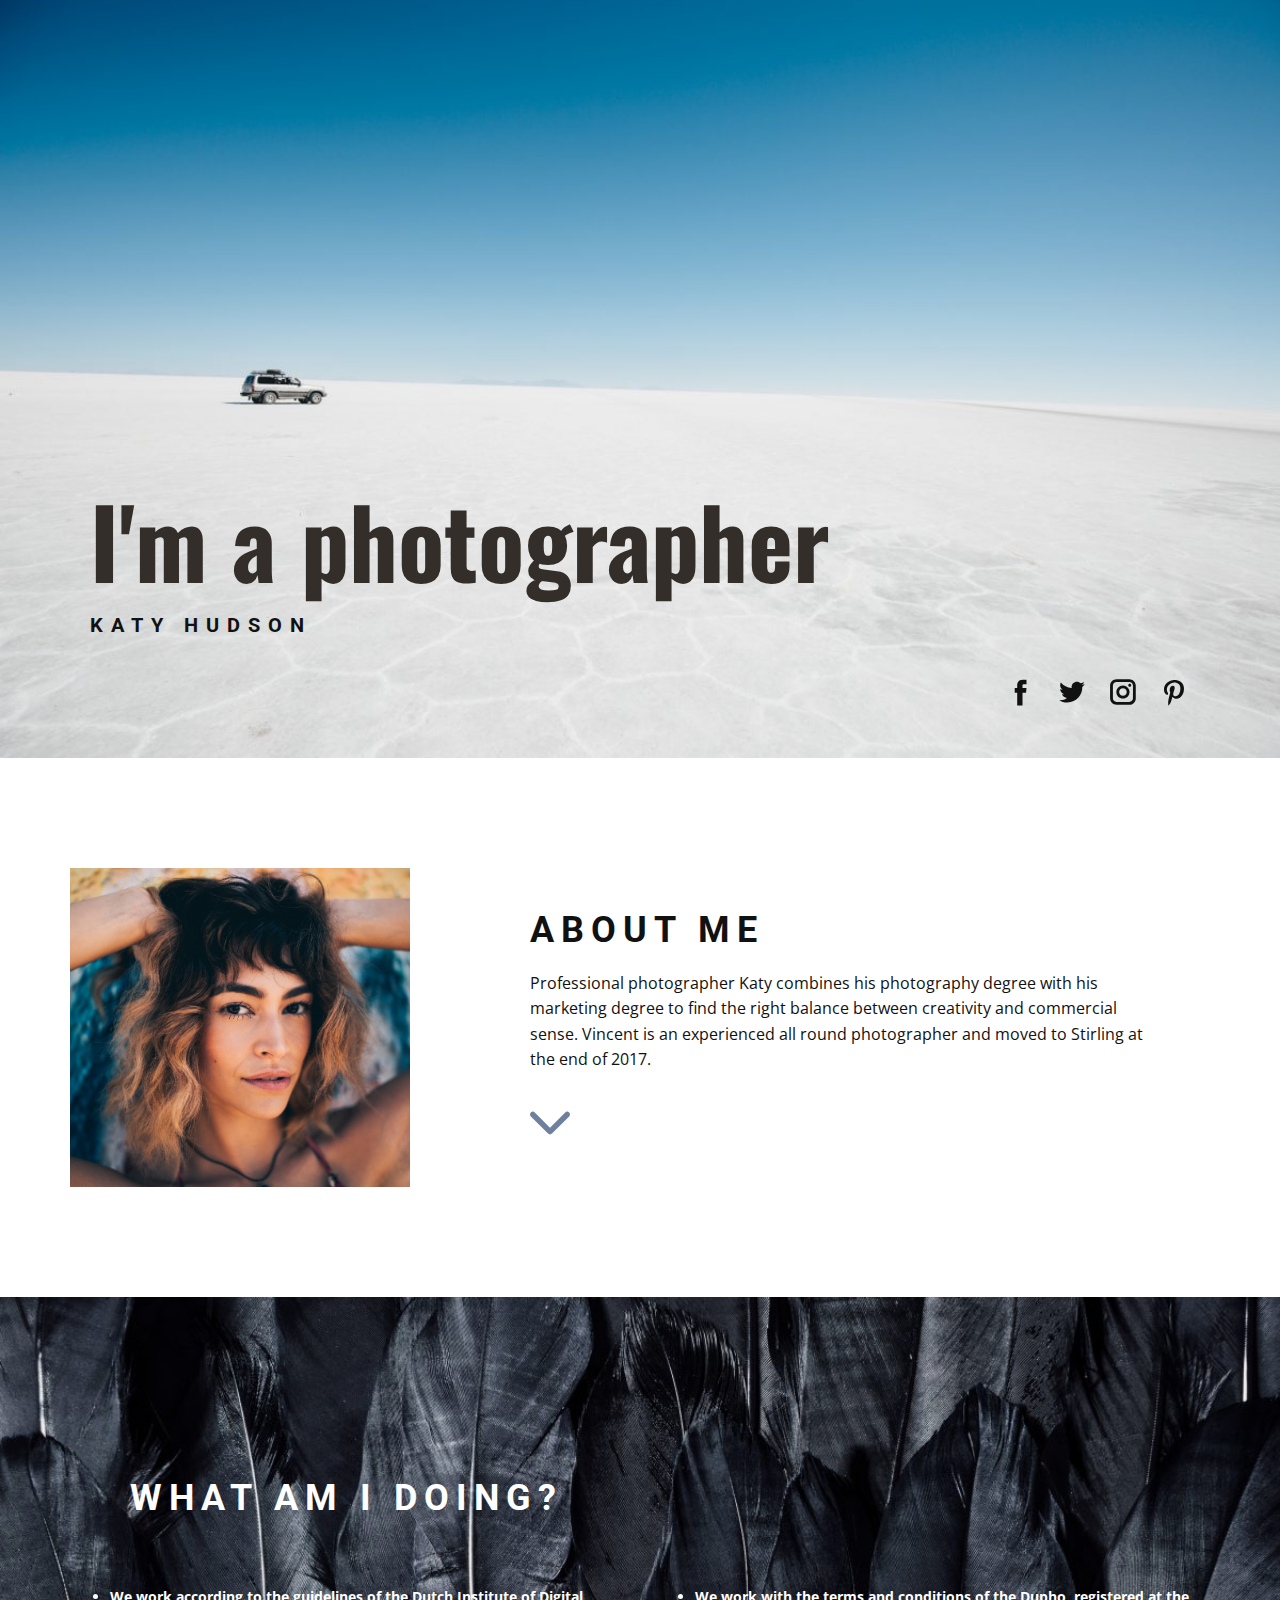
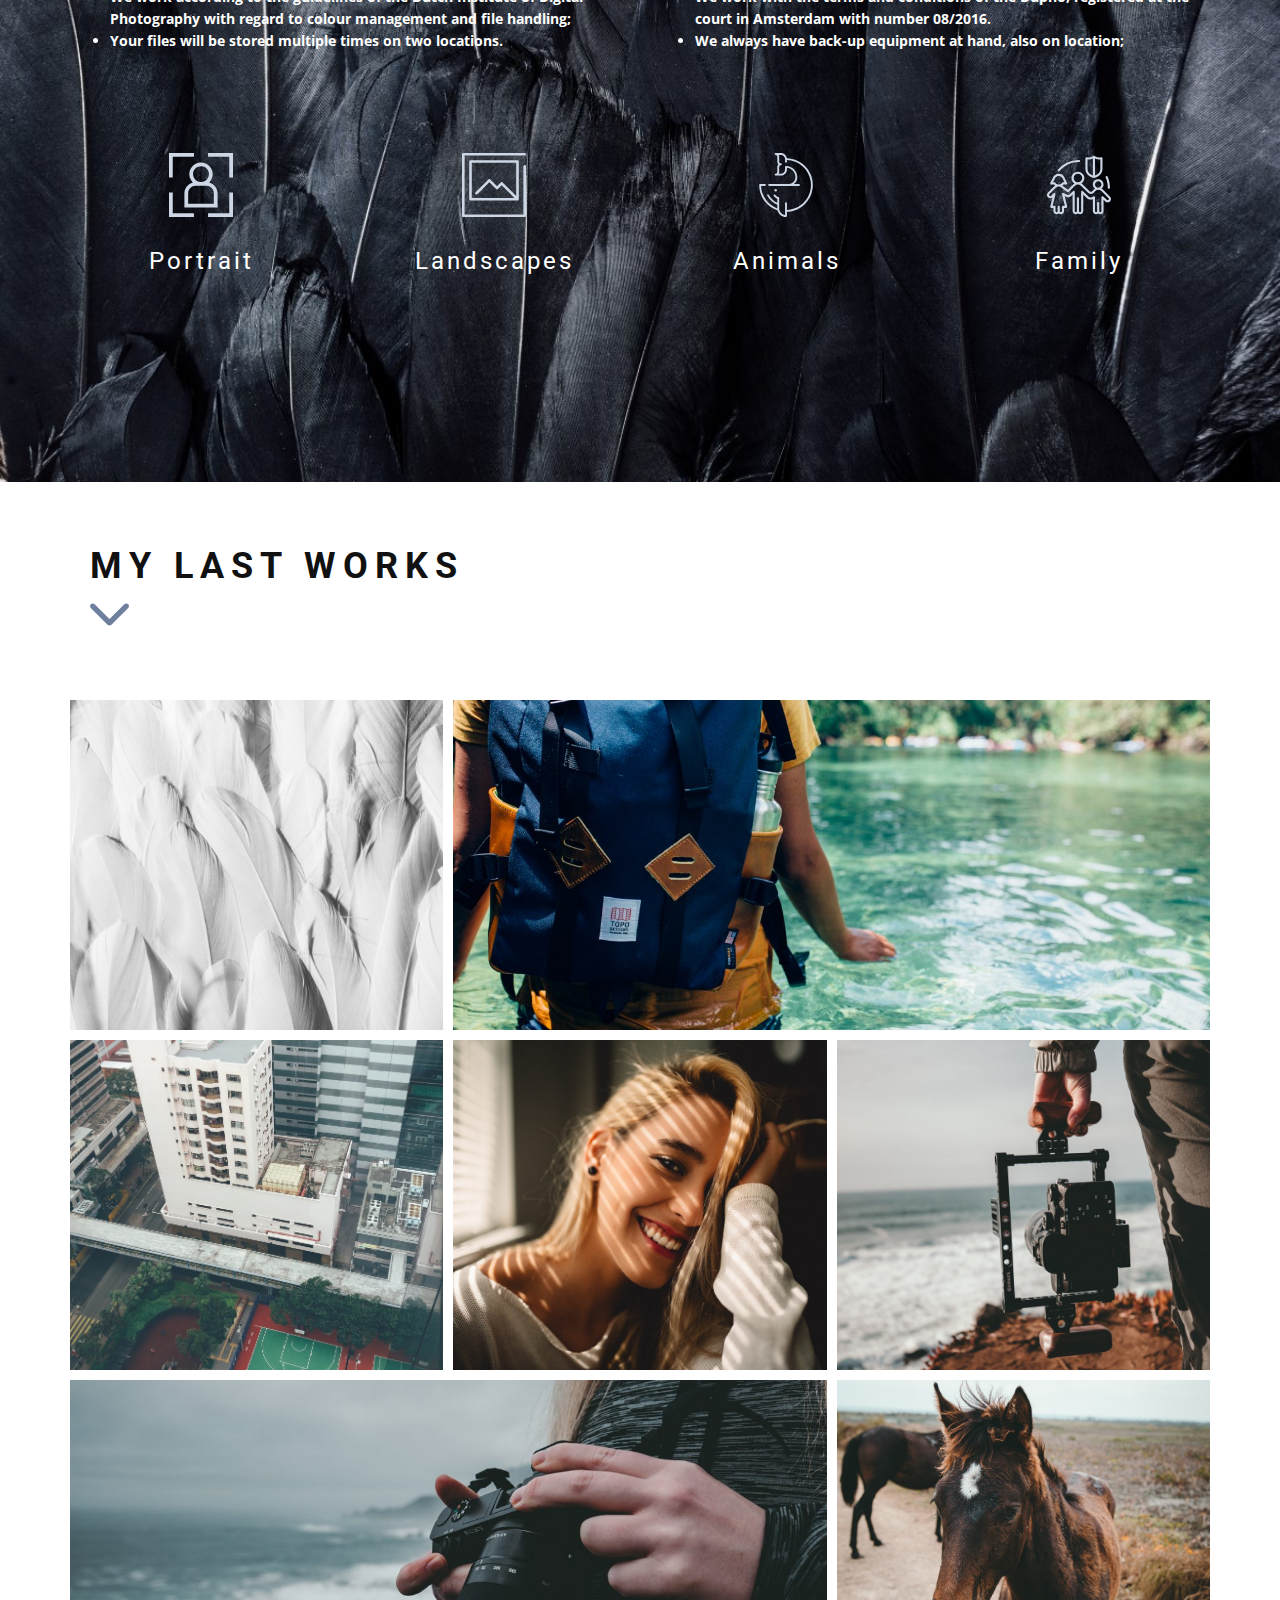
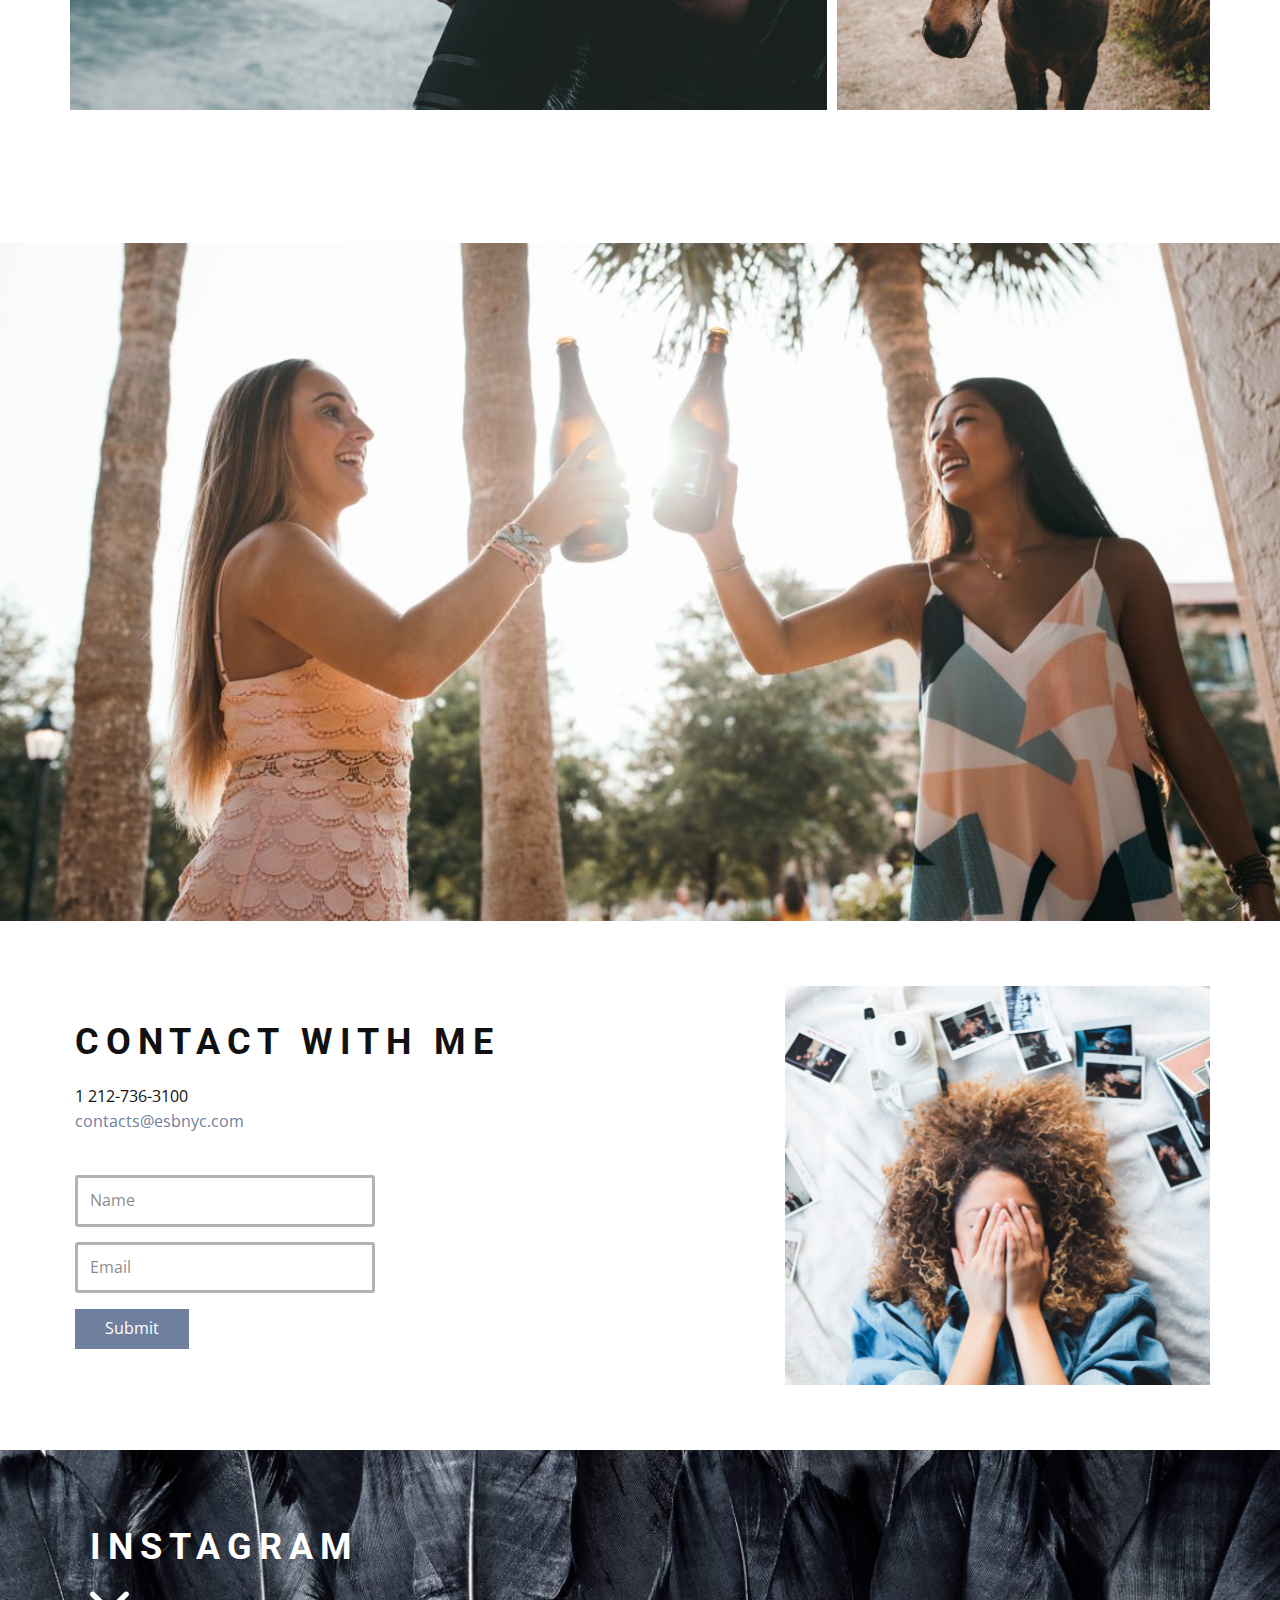
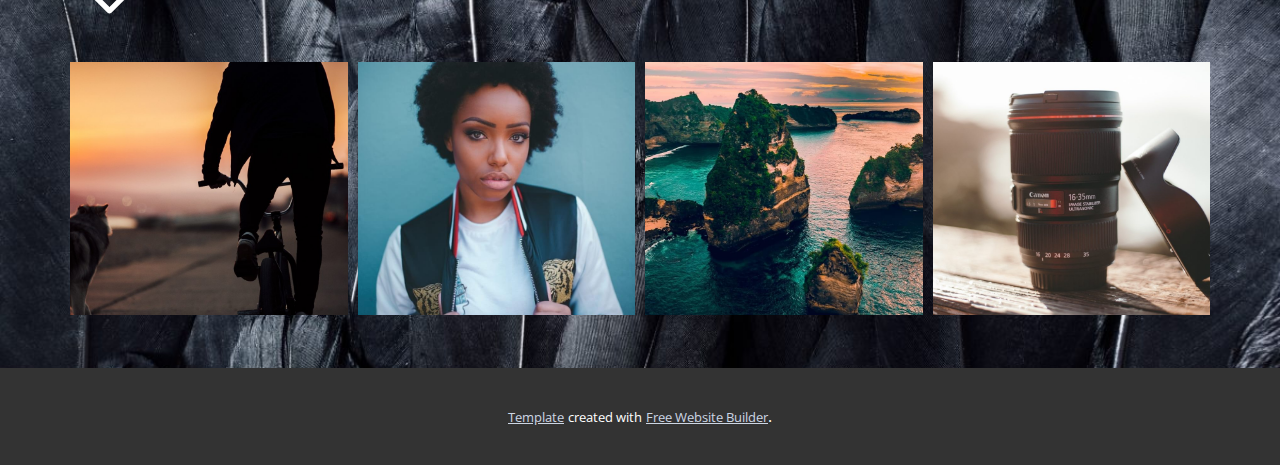
==== commit 6bafa2ab: "removal" ====
--- a/index.html
+++ b/index.html
@@ -1,10 +1,10 @@
 <!DOCTYPE html>
-<html style="font-size: 16px;" lang="en-US">
+<html style="font-size: 16px;">
   <head>
     <meta name="viewport" content="width=device-width, initial-scale=1.0">
     <meta charset="utf-8">
-    <meta name="keywords" content="Track-N-Wheel">
-    <meta name="description" content="Glasgow, MT powersports dealer for Honda and Yamaha.">
+    <meta name="keywords" content="I&amp;apos;m a photographer, About Me, What am I doing?, My Last works, instagram">
+    <meta name="description" content="">
     <meta name="page_type" content="np-template-header-footer-from-plugin">
     <title>Home</title>
     <link rel="stylesheet" href="nicepage.css" media="screen">
@@ -13,6 +13,8 @@
     <script class="u-script" type="text/javascript" src="nicepage.js" defer=""></script>
     <meta name="generator" content="Nicepage 4.6.4, nicepage.com">
     <link id="u-theme-google-font" rel="stylesheet" href="https://fonts.googleapis.com/css?family=Roboto:100,100i,300,300i,400,400i,500,500i,700,700i,900,900i|Open+Sans:300,300i,400,400i,500,500i,600,600i,700,700i,800,800i">
+    <link id="u-page-google-font" rel="stylesheet" href="https://fonts.googleapis.com/css?family=Oswald:200,300,400,500,600,700|Roboto:100,100i,300,300i,400,400i,500,500i,700,700i,900,900i">
+    
     
     
     
@@ -23,310 +25,278 @@
     <script type="application/ld+json">{
 		"@context": "http://schema.org",
 		"@type": "Organization",
-		"name": "Track-N-Wheel Grids",
-		"logo": "images/track-n-wheel-logo3.png",
-		"sameAs": [
-				"https://www.facebook.com/Scotts-Track-N-Wheel-310761956069566/"
-		]
+		"name": ""
 }</script>
-    <meta name="theme-color" content="#478ac9">
+    <meta name="theme-color" content="#6f809e">
     <meta property="og:title" content="Home">
-    <meta property="og:description" content="Glasgow, MT powersports dealer for Honda and Yamaha.">
     <meta property="og:type" content="website">
   </head>
-  <body data-home-page="Home.html" data-home-page-title="Home" class="u-body u-xl-mode"><header class="u-clearfix u-gradient u-header u-valign-middle u-header" id="sec-8695"><div class="u-clearfix u-expanded-width u-gutter-0 u-layout-custom-sm u-layout-custom-xs u-layout-wrap u-layout-wrap-1">
-        <div class="u-layout">
-          <div class="u-layout-row">
-            <div class="u-align-left u-container-style u-layout-cell u-size-20-lg u-size-20-md u-size-20-xl u-size-30-sm u-size-30-xs u-layout-cell-1">
-              <div class="u-container-layout u-valign-middle-sm u-valign-middle-xs u-valign-top-lg u-valign-top-md u-valign-top-xl u-container-layout-1">
-                <img class="u-image u-preserve-proportions u-image-1" src="images/track-n-wheel-logo3-19.png" data-image-width="1600" data-image-height="820" data-href="Home.html" data-page-id="74361961">
-              </div>
-            </div>
-            <div class="u-align-left u-container-style u-layout-cell u-size-20-lg u-size-20-md u-size-20-xl u-size-30-sm u-size-30-xs u-layout-cell-2">
-              <div class="u-container-layout u-valign-middle-sm u-valign-middle-xs u-container-layout-2">
-                <img class="u-image u-image-contain u-preserve-proportions u-image-2" src="images/HondaLogo-23.png" data-image-width="600" data-image-height="94" data-href="https://powersports.honda.com/" data-target="_blank">
-                <img class="u-align-center u-image u-image-default u-preserve-proportions u-image-3" src="images/YamahaLogo-15.png" alt="" data-image-width="600" data-image-height="128" data-href="https://www.yamahamotorsports.com/" data-target="_blank">
-              </div>
-            </div>
-            <div class="u-align-center u-container-style u-layout-cell u-size-20-lg u-size-20-md u-size-20-xl u-size-60-sm u-size-60-xs u-layout-cell-3">
-              <div class="u-container-layout u-valign-top-sm u-valign-top-xs u-container-layout-3">
-                <a href="tel:14062288151" class="u-active-none u-btn u-btn-rectangle u-button-style u-hover-none u-none u-radius-0 u-text-body-alt-color u-btn-1"><span class="u-icon"><svg class="u-svg-content" viewBox="0 0 405.333 405.333" x="0px" y="0px" style="width: 1em; height: 1em;"><path d="M373.333,266.88c-25.003,0-49.493-3.904-72.704-11.563c-11.328-3.904-24.192-0.896-31.637,6.699l-46.016,34.752    c-52.8-28.181-86.592-61.952-114.389-114.368l33.813-44.928c8.512-8.512,11.563-20.971,7.915-32.64    C142.592,81.472,138.667,56.96,138.667,32c0-17.643-14.357-32-32-32H32C14.357,0,0,14.357,0,32    c0,205.845,167.488,373.333,373.333,373.333c17.643,0,32-14.357,32-32V298.88C405.333,281.237,390.976,266.88,373.333,266.88z"></path></svg><img></span>&nbsp; (406) 228-8151
-                </a>
-                <p class="u-text u-text-body-alt-color u-text-1">
-                  <a class="u-active-none u-border-none u-btn u-button-link u-button-style u-hover-none u-none u-text-palette-1-base u-btn-2" href="https://www.google.com/maps/place/Scott's+Track+%26+Wheel/@48.2235847,-106.6642147,16z/data=!4m5!3m4!1s0x533dabe92f8ac03d:0x8697e91f80094a59!8m2!3d48.2234234!4d-106.6600527" target="_blank"> &nbsp;53948 US HWY 2 West, Glasgow, MT 59230<br>
-                  </a>
-                </p>
-              </div>
-            </div>
-          </div>
-        </div>
-      </div></header>
-    <section class="u-clearfix u-gradient u-hidden-md u-hidden-sm u-hidden-xs u-valign-middle-lg u-valign-middle-md u-valign-middle-sm u-valign-middle-xs u-section-1" id="sec-dcce">
-      <div class="u-expanded-width u-uploaded-video u-video u-video-cover u-video-1">
-        <div class="embed-responsive">
-          <video class="embed-responsive-item" data-autoplay="1" loop="" muted="" autoplay="autoplay" playsinline="">
-            <source src="files/Untitled-1.mp4" type="video/mp4">
-            <p>Your browser does not support HTML5 video.</p>
-          </video>
-        </div>
-      </div>
-      <div class="u-align-center u-clearfix u-expanded-width u-gutter-26 u-layout-wrap u-layout-wrap-1">
-        <div class="u-layout">
-          <div class="u-layout-row">
-            <div class="u-black u-container-style u-layout-cell u-opacity u-opacity-30 u-radius-20 u-shape-round u-size-15 u-size-30-md u-layout-cell-1">
-              <div class="u-border-3 u-border-grey-75 u-container-layout u-container-layout-1">
-                <img class="u-image u-image-default u-preserve-proportions u-image-1" src="images/21_GrizzlyEPSSE_CopperheadOrangeMetallic_S032-31.png" alt="" data-image-width="2573" data-image-height="1784">
-                <h2 class="u-align-center u-text u-text-custom-color-1 u-text-default u-text-1">ATV</h2>
-              </div>
-            </div>
-            <div class="u-black u-container-style u-layout-cell u-opacity u-opacity-30 u-radius-20 u-shape-round u-size-15 u-size-30-md u-layout-cell-2">
-              <div class="u-border-3 u-border-grey-75 u-container-layout u-container-layout-2">
-                <img class="u-image u-image-default u-preserve-proportions u-image-2" src="images/RS8659_2020_Pioneer1000_3P_Deluxe_FL34_Red-hpr2.png" alt="" data-image-width="1600" data-image-height="1205">
-                <h2 class="u-align-center u-text u-text-custom-color-1 u-text-default u-text-2">SXS</h2>
-              </div>
-            </div>
-            <div class="u-align-center u-black u-container-style u-layout-cell u-opacity u-opacity-30 u-radius-20 u-shape-round u-size-15 u-size-30-md u-layout-cell-3">
-              <div class="u-border-3 u-border-grey-75 u-container-layout u-container-layout-3">
-                <img class="u-image u-image-default u-preserve-proportions u-image-3" src="images/22TTR230-TeamYamahaBlue-S03-32.png" alt="" data-image-width="1600" data-image-height="1260">
-                <h2 class="u-align-center u-text u-text-custom-color-1 u-text-default u-text-3">Dirt Bike</h2>
-              </div>
-            </div>
-            <div class="u-align-center u-black u-container-style u-layout-cell u-opacity u-opacity-30 u-radius-20 u-shape-round u-size-15 u-size-30-md u-layout-cell-4">
-              <div class="u-border-3 u-border-grey-75 u-container-layout u-valign-bottom u-container-layout-4">
-                <img class="u-align-center u-image u-image-default u-preserve-proportions u-image-4" src="images/124610_1-22.png" alt="" data-image-width="600" data-image-height="600">
-                <h2 class="u-align-center u-text u-text-custom-color-1 u-text-default u-text-4">Power Equipment</h2>
-              </div>
-            </div>
-          </div>
-        </div>
-      </div>
-    </section>
-    <section class="u-align-center u-clearfix u-gradient u-hidden-md u-hidden-sm u-hidden-xs u-section-2" id="sec-faa7">
-      <div class="u-clearfix u-sheet u-sheet-1">
-        <div class="u-align-center u-clearfix u-expanded-width u-gutter-0 u-layout-wrap u-layout-wrap-1">
+  <body data-home-page="Home.html" data-home-page-title="Home" class="u-body u-xl-mode"> 
+    <section class="u-clearfix u-image u-section-1" id="sec-7e94">
+      <div class="u-clearfix u-sheet u-sheet-1">
+        <div class="u-container-style u-expanded-width u-group u-group-1">
+          <div class="u-container-layout u-container-layout-1">
+            <h1 class="u-custom-font u-font-oswald u-text u-text-palette-5-dark-3 u-title u-text-1">I'm a photographer&nbsp;<br>
+            </h1>
+            <h4 class="u-text u-text-2">Katy Hudson</h4>
+            <div class="u-social-icons u-spacing-19 u-social-icons-1">
+              <a class="u-social-url" target="_blank" href="//www.facebook.com/sharer.php?u="><span class="u-icon u-icon-circle u-social-facebook u-social-icon u-icon-1"><svg class="u-svg-link" preserveAspectRatio="xMidYMin slice" viewBox="0 0 112.2 112.2" style="undefined"><use xmlns:xlink="http://www.w3.org/1999/xlink" xlink:href="#svg-49c3"></use></svg><svg x="0px" y="0px" viewBox="0 0 112.2 112.2" enable-background="new 0 0 112.2 112.2" xml:space="preserve" id="svg-49c3" class="u-svg-content"><path d="M75.5,28.8H65.4c-1.5,0-4,0.9-4,4.3v9.4h13.9l-1.5,15.8H61.4v45.1H42.8V58.3h-8.8V42.4h8.8V32.2 c0-7.4,3.4-18.8,18.8-18.8h13.8v15.4H75.5z"></path></svg></span>
+              </a>
+              <a class="u-social-url" target="_blank" href="//twitter.com/share?url=&amp;text="><span class="u-icon u-icon-circle u-social-icon u-social-twitter u-icon-2"><svg class="u-svg-link" preserveAspectRatio="xMidYMin slice" viewBox="0 0 112.2 112.2" style="undefined"><use xmlns:xlink="http://www.w3.org/1999/xlink" xlink:href="#svg-f3b2"></use></svg><svg x="0px" y="0px" viewBox="0 0 112.2 112.2" enable-background="new 0 0 112.2 112.2" xml:space="preserve" id="svg-f3b2" class="u-svg-content"><path d="M92.2,38.2c0,0.8,0,1.6,0,2.3c0,24.3-18.6,52.4-52.6,52.4c-10.6,0.1-20.2-2.9-28.5-8.2 c1.4,0.2,2.9,0.2,4.4,0.2c8.7,0,16.7-2.9,23-7.9c-8.1-0.2-14.9-5.5-17.3-12.8c1.1,0.2,2.4,0.2,3.4,0.2c1.6,0,3.3-0.2,4.8-0.7 c-8.4-1.6-14.9-9.2-14.9-18c0-0.2,0-0.2,0-0.2c2.5,1.4,5.4,2.2,8.4,2.3c-5-3.3-8.3-8.9-8.3-15.4c0-3.4,1-6.5,2.5-9.2 c9.1,11.1,22.7,18.5,38,19.2c-0.2-1.4-0.4-2.8-0.4-4.3c0.1-10,8.3-18.2,18.5-18.2c5.4,0,10.1,2.2,13.5,5.7c4.3-0.8,8.1-2.3,11.7-4.5 c-1.4,4.3-4.3,7.9-8.1,10.1c3.7-0.4,7.3-1.4,10.6-2.9C98.9,32.3,95.7,35.5,92.2,38.2z"></path></svg></span>
+              </a>
+              <a class="u-social-url" target="_blank" href="//instagram.com/"><span class="u-icon u-icon-circle u-social-icon u-social-instagram u-icon-3"><svg class="u-svg-link" preserveAspectRatio="xMidYMin slice" viewBox="0 0 112.2 112.2" style="undefined"><use xmlns:xlink="http://www.w3.org/1999/xlink" xlink:href="#svg-73a0"></use></svg><svg x="0px" y="0px" viewBox="0 0 112.2 112.2" enable-background="new 0 0 112.2 112.2" xml:space="preserve" id="svg-73a0" class="u-svg-content"><path d="M55.9,32.9c-12.8,0-23.2,10.4-23.2,23.2s10.4,23.2,23.2,23.2s23.2-10.4,23.2-23.2S68.7,32.9,55.9,32.9z M55.9,69.4c-7.4,0-13.3-6-13.3-13.3c-0.1-7.4,6-13.3,13.3-13.3s13.3,6,13.3,13.3C69.3,63.5,63.3,69.4,55.9,69.4z"></path><path d="M79.7,26.8c-3,0-5.4,2.5-5.4,5.4s2.5,5.4,5.4,5.4c3,0,5.4-2.5,5.4-5.4S82.7,26.8,79.7,26.8z"></path><path d="M78.2,11H33.5C21,11,10.8,21.3,10.8,33.7v44.7c0,12.6,10.2,22.8,22.7,22.8h44.7c12.6,0,22.7-10.2,22.7-22.7 V33.7C100.8,21.1,90.6,11,78.2,11z M91,78.4c0,7.1-5.8,12.8-12.8,12.8H33.5c-7.1,0-12.8-5.8-12.8-12.8V33.7 c0-7.1,5.8-12.8,12.8-12.8h44.7c7.1,0,12.8,5.8,12.8,12.8V78.4z"></path></svg></span>
+              </a>
+              <a class="u-social-url" target="_blank" href="//pinterest.com/pin/create/button/?url=&amp;media=&amp;description="><span class="u-icon u-icon-circle u-social-icon u-social-pinterest u-icon-4"><svg class="u-svg-link" preserveAspectRatio="xMidYMin slice" viewBox="0 0 112.2 112.2" style="undefined"><use xmlns:xlink="http://www.w3.org/1999/xlink" xlink:href="#svg-08a4"></use></svg><svg x="0px" y="0px" viewBox="0 0 112.2 112.2" enable-background="new 0 0 112.2 112.2" xml:space="preserve" id="svg-08a4" class="u-svg-content"><path d="M61.9,79.8c-5.5-0.3-7.8-3.1-12-5.8c-2.3,12.4-5.4,24.3-13.8,30.5c-2.6-18.7,3.8-32.8,6.9-47.7 c-5.1-8.7,0.7-26.2,11.5-21.9c13.5,5.4-11.6,32.3,5.1,35.7c17.6,3.5,24.7-30.5,13.8-41.4c-15.7-16.1-45.7-0.5-42,22.3 c0.9,5.6,6.7,7.2,2.3,15c-10.1-2.2-13-10.2-12.7-20.7c0.6-17.3,15.5-29.3,30.5-31.1c19-2.2,36.8,6.9,39.2,24.7 C93.4,59.5,82.3,81.3,61.9,79.8z"></path></svg></span>
+              </a>
+            </div>
+          </div>
+        </div>
+      </div>
+    </section>
+    <section class="u-clearfix u-white u-section-2" id="sec-fc3f">
+      <div class="u-clearfix u-sheet u-sheet-1">
+        <div class="u-clearfix u-expanded-width u-gutter-60 u-layout-spacing-vertical u-layout-wrap u-layout-wrap-1">
+          <div class="u-layout">
+            <div class="u-layout-row">
+              <div class="u-align-left u-container-style u-image u-layout-cell u-left-cell u-similar-fill u-size-20 u-image-1">
+                <div class="u-container-layout" src=""></div>
+              </div>
+              <div class="u-align-left u-container-style u-layout-cell u-right-cell u-similar-fill u-size-40 u-layout-cell-2">
+                <div class="u-container-layout u-valign-middle u-container-layout-2">
+                  <h2 class="u-text u-text-1">About Me</h2>
+                  <p class="u-text u-text-2">Professional photographer Katy combines his photography degree with his marketing degree to find the right balance between creativity and commercial sense. Vincent is an experienced all round photographer and moved to Stirling
+                                    at the end of 2017.</p><span class="u-icon u-icon-circle u-text-palette-1-base u-icon-1"><svg class="u-svg-link" preserveAspectRatio="xMidYMin slice" viewBox="0 0 451.847 451.847" style="undefined"><use xmlns:xlink="http://www.w3.org/1999/xlink" xlink:href="#svg-6412"></use></svg><svg class="u-svg-content" viewBox="0 0 451.847 451.847" x="0px" y="0px" id="svg-6412" style="enable-background:new 0 0 451.847 451.847;"><g><path d="M225.923,354.706c-8.098,0-16.195-3.092-22.369-9.263L9.27,151.157c-12.359-12.359-12.359-32.397,0-44.751   c12.354-12.354,32.388-12.354,44.748,0l171.905,171.915l171.906-171.909c12.359-12.354,32.391-12.354,44.744,0   c12.365,12.354,12.365,32.392,0,44.751L248.292,345.449C242.115,351.621,234.018,354.706,225.923,354.706z"></path>
+</g></svg></span>
+                </div>
+              </div>
+            </div>
+          </div>
+        </div>
+      </div>
+    </section>
+    <section class="u-clearfix u-image u-shading u-section-3" src="" id="sec-57dd">
+      <div class="u-clearfix u-sheet u-sheet-1">
+        <div class="u-clearfix u-expanded-width u-gutter-30 u-layout-wrap u-layout-wrap-1">
           <div class="u-gutter-0 u-layout">
             <div class="u-layout-col">
-              <div class="u-size-30">
-                <div class="u-layout-row">
-                  <div class="u-align-left u-container-style u-layout-cell u-size-30 u-layout-cell-1">
-                    <div class="u-container-layout u-valign-middle-lg u-valign-middle-md u-valign-middle-sm u-valign-middle-xs u-container-layout-1">
-                      <p class="u-align-center u-text u-text-body-alt-color u-text-1">Track-N-Wheel is Glasgow's local office for Montana Shed Center<br>
-                        <br>Stop in today or call (406) 228-8151<br>for more details
-                      </p>
-                    </div>
-                  </div>
-                  <div class="u-container-style u-layout-cell u-size-30 u-layout-cell-2">
-                    <div class="u-container-layout u-container-layout-2">
-                      <img class="u-align-left u-image u-image-default u-preserve-proportions u-image-1" src="images/MSC-Logo-Light-2x1-1-26.png" alt="" data-image-width="288" data-image-height="96" data-href="https://montanashedcenter.com/" data-target="_blank">
-                    </div>
-                  </div>
-                </div>
-              </div>
-              <div class="u-size-30">
-                <div class="u-layout-col">
-                  <div class="u-container-style u-layout-cell u-size-60 u-layout-cell-3">
-                    <div class="u-container-layout u-container-layout-3"></div>
-                  </div>
-                </div>
-              </div>
-            </div>
-          </div>
-        </div>
-        <div class="u-align-center u-expanded-width u-gallery u-layout-horizontal u-lightbox u-no-transition u-show-text-on-hover u-gallery-1" id="carousel-f5f9">
-          <div class="u-gallery-inner u-gallery-inner-1" role="listbox"><div class="u-effect-fade u-gallery-item u-gallery-item-1"><div class="u-back-slide" data-image-width="1024" data-image-height="576"><img class="u-back-image" src="images/Single-Slope-Featured.v2.jpg">
-</div><div class="u-align-right u-over-slide u-valign-middle u-over-slide-1"><h3 class="u-gallery-heading" style="margin-left: auto; margin-right: 0px; width: 1260px;"></h3><p class="u-gallery-text" style="margin-left: auto; margin-right: 0px; width: 1260px;"></p>
-</div>
-</div><div class="u-effect-fade u-gallery-item u-gallery-item-2"><div class="u-back-slide" data-image-width="1024" data-image-height="600"><img class="u-back-image u-image-contain" src="images/Hi-Side-Garage-2a.jpg">
-</div><div class="u-align-right u-over-slide u-valign-middle u-over-slide-2"><h3 class="u-gallery-heading" style="margin-left: auto; margin-right: 0px; width: 1260px;"></h3><p class="u-gallery-text" style="margin-left: auto; margin-right: 0px; width: 1260px;"></p>
-</div>
-</div><div class="u-effect-fade u-gallery-item u-gallery-item-3" data-image-width="1024" data-image-height="576"><div class="u-back-slide"><img class="u-back-image" src="images/Hi-Side-in-snow.jpg">
-</div><div class="u-align-right u-over-slide u-valign-middle u-over-slide-3"><h3 class="u-gallery-heading" style="margin-left: auto; margin-right: 0px; width: 1260px;"></h3><p class="u-gallery-text" style="margin-left: auto; margin-right: 0px; width: 1260px;"></p>
-</div>
-</div><div class="u-effect-fade u-gallery-item u-gallery-item-4" data-image-width="1024" data-image-height="600"><div class="u-back-slide"><img class="u-back-image" src="images/Hi-Side-Garage-2a-25.jpg">
-</div><div class="u-align-right u-over-slide u-valign-middle u-over-slide-4"><h3 class="u-gallery-heading" style="margin-left: auto; margin-right: 0px; width: 1260px;"></h3><p class="u-gallery-text" style="margin-left: auto; margin-right: 0px; width: 1260px;"></p>
-</div>
-</div><div class="u-effect-fade u-gallery-item u-gallery-item-5" data-image-width="1024" data-image-height="576"><div class="u-back-slide"><img class="u-back-image" src="images/Large-Overeasy-Chicken-Coop.jpg">
-</div><div class="u-align-right u-over-slide u-valign-middle u-over-slide-5"><h3 class="u-gallery-heading" style="margin-left: auto; margin-right: 0px; width: 1260px;"></h3><p class="u-gallery-text" style="margin-left: auto; margin-right: 0px; width: 1260px;"></p>
-</div>
-</div><div class="u-effect-fade u-gallery-item u-gallery-item-6" data-image-width="1024" data-image-height="576"><div class="u-back-slide"><img class="u-back-image" src="images/Horse-Barn-36x24.jpg">
-</div><div class="u-align-right u-over-slide u-valign-middle u-over-slide-6"><h3 class="u-gallery-heading" style="margin-left: auto; margin-right: 0px; width: 1260px;"></h3><p class="u-gallery-text" style="margin-left: auto; margin-right: 0px; width: 1260px;"></p>
-</div>
-</div><div class="u-effect-fade u-gallery-item u-gallery-item-7" data-image-width="1024" data-image-height="576"><div class="u-back-slide"><img class="u-back-image" src="images/Quaker-Feature.jpg">
-</div><div class="u-align-right u-over-slide u-valign-middle u-over-slide-7"><h3 class="u-gallery-heading" style="margin-left: auto; margin-right: 0px; width: 1260px;"></h3><p class="u-gallery-text" style="margin-left: auto; margin-right: 0px; width: 1260px;"></p>
-</div>
-</div><div class="u-effect-fade u-gallery-item u-gallery-item-8" data-image-width="1024" data-image-height="576"><div class="u-back-slide"><img class="u-back-image" src="images/Quaker-Animal-Shelter-in-field.jpg">
-</div><div class="u-align-right u-over-slide u-valign-middle u-over-slide-8"><h3 class="u-gallery-heading" style="margin-left: auto; margin-right: 0px; width: 1260px;"></h3><p class="u-gallery-text" style="margin-left: auto; margin-right: 0px; width: 1260px;"></p>
-</div>
-</div><div class="u-effect-fade u-gallery-item u-gallery-item-9" data-image-width="1024" data-image-height="576"><div class="u-back-slide"><img class="u-back-image" src="images/Castle-Mountain-Garage-2.jpg">
-</div><div class="u-align-right u-over-slide u-valign-middle u-over-slide-9"><h3 class="u-gallery-heading" style="margin-left: auto; margin-right: 0px; width: 1260px;"></h3><p class="u-gallery-text" style="margin-left: auto; margin-right: 0px; width: 1260px;"></p>
-</div>
-</div><div class="u-effect-fade u-gallery-item u-gallery-item-10" data-image-width="1024" data-image-height="576"><div class="u-back-slide"><img class="u-back-image" src="images/A-Frame-Garage-Featured.jpg">
-</div><div class="u-align-right u-over-slide u-valign-middle u-over-slide-10"><h3 class="u-gallery-heading" style="margin-left: auto; margin-right: 0px; width: 1260px;"></h3><p class="u-gallery-text" style="margin-left: auto; margin-right: 0px; width: 1260px;"></p>
-</div>
-</div><div class="u-effect-fade u-gallery-item u-gallery-item-11" data-image-width="1024" data-image-height="576"><div class="u-back-slide"><img class="u-back-image" src="images/A-Frame-Brown.v2.jpg">
-</div><div class="u-align-right u-over-slide u-valign-middle u-over-slide-11"><h3 class="u-gallery-heading" style="margin-left: auto; margin-right: 0px; width: 1260px;"></h3><p class="u-gallery-text" style="margin-left: auto; margin-right: 0px; width: 1260px;"></p>
-</div>
-</div><div class="u-effect-fade u-gallery-item u-gallery-item-12" data-image-width="1024" data-image-height="576"><div class="u-back-slide"><img class="u-back-image" src="images/Bears-Paw-Feature.jpg">
-</div><div class="u-align-right u-over-slide u-valign-middle u-over-slide-12"><h3 class="u-gallery-heading" style="margin-left: auto; margin-right: 0px; width: 1260px;"></h3><p class="u-gallery-text" style="margin-left: auto; margin-right: 0px; width: 1260px;"></p>
-</div>
-</div></div>
-          <a class="u-absolute-vcenter u-gallery-nav u-gallery-nav-prev u-grey-75 u-icon-circle u-opacity u-opacity-70 u-spacing-10 u-text-white u-gallery-nav-1" href="#" role="button">
-            <span aria-hidden="true">
-              <svg viewBox="0 0 129 129"><path d="m64.5,122.6c32,0 58.1-26 58.1-58.1s-26-58-58.1-58-58,26-58,58 26,58.1 58,58.1zm0-108c27.5,5.32907e-15 49.9,22.4 49.9,49.9s-22.4,49.9-49.9,49.9-49.9-22.4-49.9-49.9 22.4-49.9 49.9-49.9z"></path><path d="m70,93.5c0.8,0.8 1.8,1.2 2.9,1.2 1,0 2.1-0.4 2.9-1.2 1.6-1.6 1.6-4.2 0-5.8l-23.5-23.5 23.5-23.5c1.6-1.6 1.6-4.2 0-5.8s-4.2-1.6-5.8,0l-26.4,26.4c-0.8,0.8-1.2,1.8-1.2,2.9s0.4,2.1 1.2,2.9l26.4,26.4z"></path></svg>
-            </span>
-            <span class="sr-only">
-              <svg viewBox="0 0 129 129"><path d="m64.5,122.6c32,0 58.1-26 58.1-58.1s-26-58-58.1-58-58,26-58,58 26,58.1 58,58.1zm0-108c27.5,5.32907e-15 49.9,22.4 49.9,49.9s-22.4,49.9-49.9,49.9-49.9-22.4-49.9-49.9 22.4-49.9 49.9-49.9z"></path><path d="m70,93.5c0.8,0.8 1.8,1.2 2.9,1.2 1,0 2.1-0.4 2.9-1.2 1.6-1.6 1.6-4.2 0-5.8l-23.5-23.5 23.5-23.5c1.6-1.6 1.6-4.2 0-5.8s-4.2-1.6-5.8,0l-26.4,26.4c-0.8,0.8-1.2,1.8-1.2,2.9s0.4,2.1 1.2,2.9l26.4,26.4z"></path></svg>
-            </span>
-          </a>
-          <a class="u-absolute-vcenter u-gallery-nav u-gallery-nav-next u-grey-75 u-icon-circle u-opacity u-opacity-70 u-spacing-10 u-text-white u-gallery-nav-2" href="#" role="button">
-            <span aria-hidden="true">
-              <svg viewBox="0 0 129 129"><path d="M64.5,122.6c32,0,58.1-26,58.1-58.1S96.5,6.4,64.5,6.4S6.4,32.5,6.4,64.5S32.5,122.6,64.5,122.6z M64.5,14.6    c27.5,0,49.9,22.4,49.9,49.9S92,114.4,64.5,114.4S14.6,92,14.6,64.5S37,14.6,64.5,14.6z"></path><path d="m51.1,93.5c0.8,0.8 1.8,1.2 2.9,1.2 1,0 2.1-0.4 2.9-1.2l26.4-26.4c0.8-0.8 1.2-1.8 1.2-2.9 0-1.1-0.4-2.1-1.2-2.9l-26.4-26.4c-1.6-1.6-4.2-1.6-5.8,0-1.6,1.6-1.6,4.2 0,5.8l23.5,23.5-23.5,23.5c-1.6,1.6-1.6,4.2 0,5.8z"></path></svg>
-            </span>
-            <span class="sr-only">
-              <svg viewBox="0 0 129 129"><path d="M64.5,122.6c32,0,58.1-26,58.1-58.1S96.5,6.4,64.5,6.4S6.4,32.5,6.4,64.5S32.5,122.6,64.5,122.6z M64.5,14.6    c27.5,0,49.9,22.4,49.9,49.9S92,114.4,64.5,114.4S14.6,92,14.6,64.5S37,14.6,64.5,14.6z"></path><path d="m51.1,93.5c0.8,0.8 1.8,1.2 2.9,1.2 1,0 2.1-0.4 2.9-1.2l26.4-26.4c0.8-0.8 1.2-1.8 1.2-2.9 0-1.1-0.4-2.1-1.2-2.9l-26.4-26.4c-1.6-1.6-4.2-1.6-5.8,0-1.6,1.6-1.6,4.2 0,5.8l23.5,23.5-23.5,23.5c-1.6,1.6-1.6,4.2 0,5.8z"></path></svg>
-            </span>
-          </a>
-        </div>
-        <div class="u-align-center u-border-6 u-border-grey-90 u-expanded-width-lg u-expanded-width-md u-expanded-width-sm u-expanded-width-xs u-line u-line-horizontal u-opacity u-opacity-65 u-line-1"></div>
-      </div>
-    </section>
-    <section class="u-align-center u-clearfix u-gradient u-hidden-md u-hidden-sm u-hidden-xs u-section-3" id="carousel_d481">
-      <div class="u-clearfix u-sheet u-sheet-1">
-        <img src="images/IMG_0296.jpg" class="u-align-center u-image u-image-contain u-image-1" data-image-width="3267" data-image-height="2328">
-        <div class="u-align-left u-container-style u-group u-palette-5-dark-3 u-group-1">
-          <div class="u-container-layout u-container-layout-1">
-            <p class="u-align-center u-text u-text-1">
-              <span style="font-size: 1.25rem;">
-                <span style="font-size: 1.875rem;">Welcome to Track-N-Wheel, proudly serving Glasgow and the
-surrounding area since 1982</span>
-              </span>
-              <br>&nbsp;<br>
-              <span style="font-size: 1.25rem;">Locally owned Honda &amp; Yamaha dealership specializing in ATVs,
-SXSs, dirt bikes, and power equipment</span>&nbsp; &nbsp;<br>
-              <br>
-            </p>
-          </div>
-        </div>
-      </div>
-    </section>
-    <section class="u-clearfix u-gradient u-hidden-lg u-hidden-xl u-section-4" id="sec-436e">
-      <div class="u-clearfix u-sheet u-valign-middle-md u-valign-middle-sm u-sheet-1">
+              <div class="u-size-20">
+                <div class="u-layout-row">
+                  <div class="u-align-left u-container-style u-layout-cell u-left-cell u-right-cell u-similar-fill u-size-60 u-layout-cell-1">
+                    <div class="u-container-layout u-valign-middle u-container-layout-1">
+                      <h2 class="u-text u-text-body-alt-color u-text-1">What am I doing?</h2>
+                    </div>
+                  </div>
+                </div>
+              </div>
+              <div class="u-size-20">
+                <div class="u-layout-row">
+                  <div class="u-container-style u-layout-cell u-left-cell u-similar-fill u-size-30 u-layout-cell-2">
+                    <div class="u-container-layout">
+                      <ul class="u-custom-font u-text u-text-font u-text-2">
+                        <li>We work according to the guidelines of the Dutch Institute of Digital Photography with regard to colour management and file handling;</li>
+                        <li>Your files will be stored multiple times on two locations.<br>
+                        </li>
+                      </ul>
+                    </div>
+                  </div>
+                  <div class="u-container-style u-layout-cell u-right-cell u-similar-fill u-size-30 u-layout-cell-3">
+                    <div class="u-container-layout">
+                      <ul class="u-custom-font u-text u-text-font u-text-3">
+                        <li>We work with the terms and conditions of the Dupho, registered at the court in Amsterdam with number 08/2016.&nbsp;</li>
+                        <li>We always have back-up equipment at hand, also on location;<br>
+                        </li>
+                      </ul>
+                    </div>
+                  </div>
+                </div>
+              </div>
+              <div class="u-size-20">
+                <div class="u-layout-row">
+                  <div class="u-align-center u-container-style u-layout-cell u-left-cell u-similar-fill u-size-15 u-size-30-md u-layout-cell-4">
+                    <div class="u-container-layout u-valign-middle u-container-layout-4"><span class="u-align-left u-icon u-text-palette-1-light-2 u-icon-1"><svg class="u-svg-link" preserveAspectRatio="xMidYMin slice" viewBox="0 0 512 512" style="undefined"><use xmlns:xlink="http://www.w3.org/1999/xlink" xlink:href="#svg-bd3e"></use></svg><svg class="u-svg-content" viewBox="0 0 512 512" x="0px" y="0px" id="svg-bd3e" style="enable-background:new 0 0 512 512;"><g><g><polygon points="0,0 0,196.527 30,196.527 30,30 199.578,30 199.578,0   "></polygon>
+</g>
+</g><g><g><polygon points="312.422,0 312.422,30 482,30 482,196.527 512,196.527 512,0   "></polygon>
+</g>
+</g><g><g><polygon points="30,482 30,315.473 0,315.473 0,512 199.578,512 199.578,482   "></polygon>
+</g>
+</g><g><g><polygon points="482,315.473 482,482 312.422,482 312.422,512 512,512 512,315.473   "></polygon>
+</g>
+</g><g><g><path d="M321.513,235.207c17.271-16.977,28.001-40.588,28.001-66.661c0-51.563-41.95-93.514-93.514-93.514    c-51.564,0-93.514,41.95-93.514,93.514c0,26.074,10.73,49.684,28.001,66.661c-38.7,10.466-67.258,45.88-67.258,87.845v113.916    h265.542V323.052C388.771,281.087,360.213,245.673,321.513,235.207z M256,105.032c35.022,0,63.514,28.492,63.514,63.514    c0,35.023-28.492,63.515-63.514,63.515c-35.022,0-63.514-28.492-63.514-63.515C192.486,133.524,220.978,105.032,256,105.032z     M358.771,406.967H153.229v-83.916c0-33.631,27.36-60.991,60.991-60.991h83.56v0c33.63,0,60.991,27.36,60.991,60.991V406.967z"></path>
+</g>
+</g></svg></span>
+                      <h3 class="u-custom-font u-font-roboto u-text u-text-4">Portrait</h3>
+                    </div>
+                  </div>
+                  <div class="u-align-center u-container-style u-layout-cell u-size-15 u-size-30-md u-layout-cell-5">
+                    <div class="u-container-layout u-valign-middle u-container-layout-5"><span class="u-align-left u-icon u-text-palette-1-light-2 u-icon-2"><svg class="u-svg-link" preserveAspectRatio="xMidYMin slice" viewBox="0 0 294.842 294.842" style="undefined"><use xmlns:xlink="http://www.w3.org/1999/xlink" xlink:href="#svg-0aa6"></use></svg><svg class="u-svg-content" viewBox="0 0 294.842 294.842" x="0px" y="0px" id="svg-0aa6" style="enable-background:new 0 0 294.842 294.842;"><g><path d="M288.842,55.421c-3.313,0-6,2.687-6,6v221.421H12V12h276.842c3.313,0,6-2.687,6-6s-2.687-6-6-6H6C2.687,0,0,2.687,0,6   v282.842c0,3.313,2.687,6,6,6h282.842c3.313,0,6-2.687,6-6V61.421C294.842,58.107,292.155,55.421,288.842,55.421z"></path><path d="M39.12,33.12c-3.313,0-6,2.687-6,6v173.858c0,3.313,2.687,6,6,6h216.602c3.313,0,6-2.687,6-6V39.12c0-3.313-2.687-6-6-6   H39.12z M45.12,45.12h204.602v152.99l-62.709-62.709c-2.342-2.344-6.143-2.344-8.484,0l-17.321,17.32l-30.916-30.915   c-2.342-2.344-6.143-2.344-8.484,0l-59.5,59.5c-2.344,2.343-2.344,6.142,0,8.484c2.342,2.344,6.143,2.344,8.484,0l55.258-55.257   l30.916,30.915c2.342,2.344,6.143,2.344,8.484,0l17.321-17.32l58.85,58.85H45.12V45.12z"></path>
+</g></svg></span>
+                      <h3 class="u-custom-font u-font-roboto u-text u-text-5">Landscapes</h3>
+                    </div>
+                  </div>
+                  <div class="u-align-center u-container-style u-layout-cell u-size-15 u-size-30-md u-layout-cell-6">
+                    <div class="u-container-layout u-valign-middle u-container-layout-6"><span class="u-align-left u-icon u-text-palette-1-light-2 u-icon-3"><svg class="u-svg-link" preserveAspectRatio="xMidYMin slice" viewBox="0 0 511.999 511.999" style="undefined"><use xmlns:xlink="http://www.w3.org/1999/xlink" xlink:href="#svg-49cc"></use></svg><svg class="u-svg-content" viewBox="0 0 511.999 511.999" x="0px" y="0px" id="svg-49cc" style="enable-background:new 0 0 511.999 511.999;"><g><g><path d="M407.732,104.269c-38.888-38.889-90.076-61-144.791-62.728C259.375,18.055,239.047,0,214.581,0l-41.416,0.001    c-4.142,0-7.5,3.358-7.5,7.5c0,4.143,3.358,7.5,7.5,7.5c7.284,0,13.21,5.926,13.21,13.21l-0.001,41.414    c0,8.178,3.501,15.551,9.08,20.708c-5.578,5.157-9.08,12.531-9.08,20.708v41.415c0,7.284-5.926,13.21-13.21,13.21    c-4.142,0-7.5,3.357-7.5,7.5c0,4.142,3.358,7.5,7.5,7.5l41.417,0.001c26.973,0,48.916-21.944,48.916-48.917v-12.835    c38.024,3.776,67.822,35.938,67.835,74.935c0,0.009-0.001,0.017-0.001,0.026c0,30.119-24.503,54.622-54.622,54.622    c-0.009,0-0.017,0.001-0.025,0.001l-155.543-0.001c-4.142,0-7.5,3.357-7.5,7.5c0,4.142,3.358,7.5,7.5,7.5l238.398,0.002    c4.142,0,7.5-3.357,7.5-7.5c0-4.142-3.357-7.5-7.5-7.5H319.8c16.123-12.747,26.505-32.45,26.529-54.546    c0-0.026,0.004-0.052,0.004-0.078c0-49.812-40.524-90.336-90.335-90.336c-4.142,0-7.5,3.357-7.5,7.5v0.001v0.001v20.708    c0,18.702-15.215,33.917-33.917,33.917h-16.495c2.099-3.943,3.289-8.441,3.289-13.211v-41.415c0-7.271,5.905-13.187,13.171-13.208    c0.013,0,0.026,0.001,0.039,0.001c4.142,0,7.5-3.357,7.5-7.5v-0.001v-0.001c0-4.143-3.358-7.5-7.5-7.5    c-0.013,0-0.026,0.001-0.039,0.001c-7.266-0.021-13.171-5.937-13.171-13.208l0.001-41.414c0-4.77-1.19-9.268-3.289-13.211h16.494    c18.702,0,33.917,15.215,33.917,33.917v20.709c0,4.143,3.358,7.5,7.5,7.5c4.142,0,7.5-3.357,7.5-7.5V56.573    C370.086,60.532,455.583,148.462,455.583,256S370.088,451.468,263.5,455.427v-54.468c0-4.143-3.357-7.5-7.5-7.5    c-4.142,0-7.5,3.357-7.5,7.5v95.526c-26.584-3.667-47.126-26.537-47.126-54.114v-82.829c0-4.143-3.358-7.5-7.5-7.5    c-1.145,0-2.227,0.264-3.198,0.723c-7.968-5.388-15.251-11.725-21.705-18.935c-2.763-3.087-7.503-3.349-10.59-0.587    c-3.086,2.763-3.349,7.504-0.586,10.591c8.371,9.352,17.975,17.411,28.579,24.023v30.188    c-28.011-13.78-51.682-35.814-67.392-62.973c-2.074-3.586-6.662-4.81-10.248-2.737c-3.585,2.074-4.811,6.662-2.737,10.247    c18.416,31.839,46.83,57.244,80.376,72.006v27.784c0,0.247,0.016,0.491,0.019,0.738c-75.83-28.094-126.864-98.526-129.838-179.61    h31.097c4.142,0,7.5-3.357,7.5-7.5s-3.358-7.5-7.5-7.5H48.917c-4.142,0-7.5,3.357-7.5,7.5c0,46.595,14.682,90.911,42.459,128.158    c26.207,35.143,63.293,61.893,104.697,75.606c7.744,30.004,35.038,52.235,67.427,52.235c4.143,0,7.5-3.357,7.5-7.5V470.44    c54.504-1.86,105.477-23.95,144.233-62.707c40.529-40.529,62.849-94.414,62.85-151.73V256v-0.001    C470.581,198.683,448.261,144.798,407.732,104.269z"></path>
+</g>
+</g><g><g><circle cx="173.161" cy="297.42" r="9.707"></circle>
+</g>
+</g></svg></span>
+                      <h3 class="u-custom-font u-font-roboto u-text u-text-6">Animals</h3>
+                    </div>
+                  </div>
+                  <div class="u-align-center u-container-style u-layout-cell u-right-cell u-size-15 u-size-30-md u-layout-cell-7">
+                    <div class="u-container-layout u-valign-middle u-container-layout-7"><span class="u-icon u-text-palette-1-light-2 u-icon-4"><svg class="u-svg-link" preserveAspectRatio="xMidYMin slice" viewBox="0 0 479.97 479.97" style="undefined"><use xmlns:xlink="http://www.w3.org/1999/xlink" xlink:href="#svg-0420"></use></svg><svg class="u-svg-content" viewBox="0 0 479.97 479.97" x="0px" y="0px" id="svg-0420" style="enable-background:new 0 0 479.97 479.97;"><g><g><path d="M407.972,31.491c-0.538,0-1.075,0.054-1.602,0.162c-16.044,3.229-32.715,0.323-46.72-8.144l-3.512-2.12    c-0.221-0.11-0.448-0.209-0.68-0.296c-0.232-0.112-0.464-0.208-0.704-0.304c-1.776-0.656-3.728-0.656-5.504,0    c-0.24,0.096-0.472,0.192-0.704,0.304c-0.232,0.087-0.458,0.186-0.68,0.296l-3.512,2.12c-14.021,8.487-30.72,11.394-46.784,8.144    c-4.329-0.884-8.555,1.909-9.438,6.238c-0.108,0.527-0.162,1.064-0.162,1.602v80.56c0,11.348,3.068,22.485,8.88,32.232    c6.721,11.314,16.862,20.2,28.96,25.376l23.024,9.92c2.007,0.864,4.281,0.864,6.288,0l23.032-9.92    c12.086-5.182,22.216-14.068,28.928-25.376c5.815-9.746,8.886-20.883,8.888-32.232v-80.56    C415.971,35.074,412.39,31.491,407.972,31.491z M343.97,168.068l-11.864-5.112c-8.991-3.856-16.527-10.467-21.52-18.88    c-4.325-7.259-6.611-15.55-6.616-24V48.684c13.713,1.092,27.478-1.322,40-7.016V168.068z M399.97,120.052    c-0.005,8.45-2.291,16.741-6.616,24c-4.993,8.413-12.529,15.024-21.52,18.88l-11.864,5.144V41.668    c12.523,5.692,26.288,8.106,40,7.016V120.052z"></path>
+</g>
+</g><g><g><path d="M454.69,177.036c-1.643-4.101-6.3-6.094-10.401-4.452c-4.102,1.643-6.095,6.3-4.452,10.401    c0.061,0.152,0.127,0.302,0.197,0.45c10.573,24.22,16,50.373,15.936,76.8c0,4.418,3.582,8,8,8s8-3.582,8-8    C472.04,231.605,466.155,203.272,454.69,177.036z"></path>
+</g>
+</g><g><g><path d="M239.97,52.236c-60.794-0.014-118.547,26.588-158.048,72.8c-2.872,3.358-2.478,8.408,0.88,11.28    c3.358,2.872,8.408,2.478,11.28-0.88c36.459-42.66,89.77-67.217,145.888-67.2c4.418,0,8-3.582,8-8S244.388,52.236,239.97,52.236z"></path>
+</g>
+</g><g><g><path d="M472.658,327.516l-53.24-53.272c-2.949-2.924-6.261-5.457-9.856-7.536c16.982-14.13,19.294-39.351,5.164-56.332    c-14.13-16.982-39.351-19.294-56.332-5.164c-16.982,14.13-19.294,39.351-5.164,56.332c1.917,2.304,4.087,4.385,6.468,6.204    c-2.865,1.827-5.526,3.956-7.936,6.352l-14.544,13.808c-5.091,4.865-13.155,4.704-18.048-0.36l-53.264-53.272    c-2.263-2.257-4.748-4.281-7.416-6.04c22.106-14.631,28.166-44.413,13.535-66.519c-14.631-22.106-44.413-28.166-66.519-13.535    c-22.106,14.631-28.166,44.413-13.535,66.519c3.557,5.375,8.16,9.978,13.535,13.535c-2.665,1.764-5.146,3.79-7.408,6.048    l-40.76,40.8l-35.912-25.792c-2.065-1.963-4.3-3.738-6.68-5.304c3.252-2.216,6.223-4.819,8.848-7.752h20.376    c4.418,0.002,8.002-3.578,8.004-7.996c0.001-1.243-0.288-2.468-0.844-3.58l-17.808-35.624c-1.425-4.415-3.498-8.594-6.152-12.4    c-0.443-0.86-1.043-1.631-1.768-2.272c-16.291-20.655-46.242-24.193-66.897-7.902c-3.2,2.524-6.064,5.449-8.519,8.702    c-0.315,0.349-0.604,0.72-0.864,1.112c-2.755,3.892-4.913,8.174-6.4,12.704l-17.84,35.664c-1.984,3.948-0.392,8.756,3.556,10.74    c1.096,0.551,2.305,0.842,3.532,0.852h20.44c2.611,2.907,5.566,5.486,8.8,7.68c-2.567,1.714-4.962,3.672-7.152,5.848    L7.314,297.036c-9.751,9.75-9.752,25.559-0.002,35.31c4.683,4.683,11.035,7.314,17.658,7.314    c5.928-0.021,11.659-2.131,16.184-5.96l-16.92,68c-1.1,4.279,1.477,8.64,5.756,9.74c0.647,0.166,1.312,0.251,1.98,0.252h16v24    c-0.008,13.219,10.701,23.943,23.921,23.951c5.942,0.004,11.674-2.203,16.079-6.191c9.8,8.872,24.937,8.119,33.809-1.681    c3.988-4.405,6.195-10.137,6.191-16.079v-24h16c4.418,0.003,8.003-3.576,8.006-7.994c0-0.655-0.079-1.307-0.238-1.942    l-19.736-79.384l11.04,5.704c4.754,2.492,10.066,3.731,15.432,3.6c0.515,0.032,1.031,0.019,1.544-0.04    c0.352,0,0.72,0.056,0.92,0.056c6.622-0.019,12.97-2.649,17.664-7.32l13.368-13.368v124.688    c-0.038,13.206,10.636,23.943,23.842,23.981c5.974,0.017,11.738-2.202,16.158-6.221c9.8,8.872,24.937,8.119,33.809-1.681    c3.988-4.405,6.195-10.137,6.191-16.079V311.004l25.6,25.6c12.034,12.408,30.409,16.241,46.4,9.68v89.408    c-0.038,13.206,10.636,23.943,23.842,23.981c5.974,0.017,11.738-2.202,16.158-6.221c9.8,8.872,24.937,8.119,33.809-1.681    c3.988-4.405,6.195-10.137,6.191-16.079v-85.464l13.368,12.6c9.756,9.751,25.57,9.747,35.321-0.009    c4.679-4.681,7.308-11.028,7.311-17.647C479.989,338.546,477.356,332.188,472.658,327.516z M383.97,212.236    c13.255,0,24,10.745,24,24s-10.745,24-24,24s-24-10.745-24-24S370.715,212.236,383.97,212.236z M199.97,188.236    c0-17.673,14.327-32,32-32c17.673,0,32,14.327,32,32s-14.327,32-32,32C214.297,220.236,199.97,205.909,199.97,188.236z     M56.162,220.236h-11.2l12.288-24.608c0.181-0.362,0.336-0.736,0.464-1.12c0.998-3.185,2.488-6.195,4.416-8.92    c0.144-0.168,0.296-0.344,0.432-0.528c10.397-14.05,30.215-17.011,44.266-6.614c2.52,1.865,4.749,4.094,6.614,6.614    c0.128,0.176,0.272,0.344,0.416,0.512c1.939,2.726,3.435,5.742,4.432,8.936c0.128,0.384,0.283,0.758,0.464,1.12l12.304,24.608    h-11.2c-2.518,0-4.889,1.186-6.4,3.2c-5.516,7.324-13.941,11.892-23.088,12.52c-1.64-0.08-3.256-0.096-4.896,0    c-9.084-0.679-17.434-5.242-22.912-12.52C61.051,221.422,58.68,220.236,56.162,220.236z M461.359,351.511    c-1.679,1.681-3.957,2.626-6.333,2.629c-2.455-0.024-4.799-1.025-6.513-2.784l-27.024-25.52c-3.198-3.049-8.262-2.928-11.31,0.27    c-1.434,1.504-2.227,3.508-2.21,5.586v104c0,4.418-3.582,8-8,8s-8-3.582-8-8v-59.856c0-4.418-3.582-8-8-8s-8,3.582-8,8v59.856    c0,4.418-3.582,8-8,8s-8-3.582-8-8v-104c0.002-4.418-3.578-8.001-7.997-8.003c-2.041-0.001-4.006,0.779-5.491,2.179    c-10.343,10.214-27.007,10.11-37.221-0.233c-0.128-0.129-0.254-0.26-0.379-0.391l-39.2-39.2    c-3.093-3.155-8.158-3.204-11.313-0.111c-1.546,1.516-2.411,3.594-2.399,5.759v144c0,4.418-3.582,8-8,8s-8-3.582-8-8v-96    c0-4.418-3.582-8-8-8s-8,3.582-8,8v96c0,4.418-3.582,8-8,8s-8-3.582-8-8v-144c-0.001-4.418-3.583-7.999-8.002-7.998    c-2.121,0-4.154,0.843-5.654,2.342l-27,27c-1.543,1.56-3.603,2.501-5.792,2.648c-0.208,0-0.8-0.096-1.04-0.112s-0.416,0-0.616,0    c-0.373-0.028-0.747-0.028-1.12,0c-0.271,0-0.541,0.04-0.8,0.12c-2.611-0.004-5.183-0.629-7.504-1.824l-26.744-13.832    c-3.924-2.03-8.751-0.494-10.781,3.43c-0.892,1.725-1.127,3.716-0.659,5.602l21.536,86.624H119.97c-4.418,0-8,3.582-8,8v32    c0,4.418-3.582,8-8,8s-8-3.582-8-8v-32c0-4.418-3.582-8-8-8s-8,3.582-8,8v32c0,4.418-3.582,8-8,8s-8-3.582-8-8v-32    c0-4.418-3.582-8-8-8H42.234l21.536-86.656c1.061-4.289-1.555-8.626-5.844-9.688c-2.761-0.683-5.678,0.151-7.66,2.191    l-18.952,19.496c-3.483,3.521-9.161,3.552-12.682,0.07c-1.704-1.686-2.663-3.984-2.661-6.382c-0.014-2.404,0.944-4.712,2.656-6.4    l46.784-47.288c5.126-5.078,11.832-8.253,19.008-9c1.192,0.088,2.4,0.192,3.584,0.192c1.184,0,2.4-0.104,3.584-0.192    c7.176,0.747,13.882,3.922,19.008,9c0.306,0.31,0.638,0.594,0.992,0.848l41.936,30.112c3.184,2.282,7.552,1.923,10.32-0.848    l45.6-45.6c12.489-12.45,32.695-12.45,45.184,0l53.344,53.44c11.019,11.144,28.945,11.375,40.248,0.52l14.688-13.944    c12.642-12.073,32.542-12.073,45.184,0l53.264,53.264C464.858,342.329,464.86,348.007,461.359,351.511z"></path>
+</g>
+</g></svg></span>
+                      <h3 class="u-custom-font u-font-roboto u-text u-text-body-alt-color u-text-7">Family</h3>
+                    </div>
+                  </div>
+                </div>
+              </div>
+            </div>
+          </div>
+        </div>
+      </div>
+    </section>
+    <section class="u-clearfix u-white u-section-4" id="sec-19b5">
+      <div class="u-clearfix u-sheet u-sheet-1">
+        <div class="u-container-style u-group u-group-1">
+          <div class="u-container-layout u-valign-middle u-container-layout-1">
+            <h2 class="u-text u-text-1">My Last works<br>
+            </h2><span class="u-icon u-icon-circle u-text-palette-1-base u-icon-1"><svg class="u-svg-link" preserveAspectRatio="xMidYMin slice" viewBox="0 0 451.847 451.847" style="undefined"><use xmlns:xlink="http://www.w3.org/1999/xlink" xlink:href="#svg-0afc"></use></svg><svg class="u-svg-content" viewBox="0 0 451.847 451.847" x="0px" y="0px" id="svg-0afc" style="enable-background:new 0 0 451.847 451.847;"><g><path d="M225.923,354.706c-8.098,0-16.195-3.092-22.369-9.263L9.27,151.157c-12.359-12.359-12.359-32.397,0-44.751   c12.354-12.354,32.388-12.354,44.748,0l171.905,171.915l171.906-171.909c12.359-12.354,32.391-12.354,44.744,0   c12.365,12.354,12.365,32.392,0,44.751L248.292,345.449C242.115,351.621,234.018,354.706,225.923,354.706z"></path>
+</g></svg></span>
+          </div>
+        </div>
+        <div class="u-clearfix u-expanded-width u-gutter-10 u-layout-wrap u-layout-wrap-1">
+          <div class="u-gutter-0 u-layout">
+            <div class="u-layout-col">
+              <div class="u-size-20 u-size-30-md">
+                <div class="u-layout-row">
+                  <div class="u-align-left u-container-style u-image u-layout-cell u-left-cell u-size-20 u-image-1">
+                    <div class="u-container-layout"></div>
+                  </div>
+                  <div class="u-align-left u-container-style u-image u-layout-cell u-right-cell u-size-40 u-image-2">
+                    <div class="u-container-layout"></div>
+                  </div>
+                </div>
+              </div>
+              <div class="u-size-20 u-size-30-md">
+                <div class="u-layout-row">
+                  <div class="u-align-left u-container-style u-image u-layout-cell u-left-cell u-size-20 u-image-3">
+                    <div class="u-container-layout"></div>
+                  </div>
+                  <div class="u-align-left u-container-style u-image u-layout-cell u-size-20 u-image-4">
+                    <div class="u-container-layout u-container-layout-5"></div>
+                  </div>
+                  <div class="u-align-left u-container-style u-image u-layout-cell u-right-cell u-size-20 u-image-5">
+                    <div class="u-container-layout"></div>
+                  </div>
+                </div>
+              </div>
+              <div class="u-size-20 u-size-60-md">
+                <div class="u-layout-row">
+                  <div class="u-align-left u-container-style u-image u-layout-cell u-left-cell u-size-40 u-image-6">
+                    <div class="u-container-layout"></div>
+                  </div>
+                  <div class="u-align-left u-container-style u-image u-layout-cell u-right-cell u-size-20 u-image-7">
+                    <div class="u-container-layout u-container-layout-8"></div>
+                  </div>
+                </div>
+              </div>
+            </div>
+          </div>
+        </div>
+      </div>
+    </section>
+    <section class="u-clearfix u-image u-section-5" src="" id="sec-f8c8">
+      <div class="u-clearfix u-sheet u-sheet-1"></div>
+    </section>
+    <section class="u-clearfix u-white u-section-6" id="sec-bc20">
+      <div class="u-clearfix u-sheet u-sheet-1">
         <div class="u-clearfix u-expanded-width u-gutter-20 u-layout-wrap u-layout-wrap-1">
           <div class="u-layout">
-            <div class="u-layout-col">
-              <div class="u-size-30">
-                <div class="u-layout-row">
-                  <div class="u-align-left-md u-align-left-sm u-align-left-xs u-container-style u-image u-image-contain u-layout-cell u-size-30 u-image-1" data-image-width="1600" data-image-height="1109">
-                    <div class="u-container-layout u-valign-bottom-md u-valign-bottom-sm u-valign-bottom-xs u-container-layout-1">
-                      <h1 class="u-align-left-xs u-text u-text-body-alt-color u-text-1">ATV</h1>
-                    </div>
-                  </div>
-                  <div class="u-align-left-md u-align-left-sm u-align-left-xs u-container-style u-image u-image-contain u-layout-cell u-size-30 u-image-2" data-image-width="1600" data-image-height="1205">
-                    <div class="u-container-layout u-valign-bottom-md u-valign-bottom-sm u-valign-bottom-xs u-container-layout-2">
-                      <h1 class="u-text u-text-body-alt-color u-text-default u-text-2">SXS</h1>
-                    </div>
-                  </div>
-                </div>
-              </div>
-              <div class="u-size-30">
-                <div class="u-layout-row">
-                  <div class="u-align-left-md u-align-left-sm u-align-left-xs u-container-style u-image u-image-contain u-layout-cell u-size-30 u-image-3" data-image-width="1600" data-image-height="1260">
-                    <div class="u-container-layout u-valign-bottom-md u-valign-bottom-sm u-valign-bottom-xs u-container-layout-3">
-                      <h1 class="u-text u-text-body-alt-color u-text-default u-text-3">Dirt Bike</h1>
-                    </div>
-                  </div>
-                  <div class="u-align-left-md u-align-left-sm u-align-left-xs u-container-style u-image u-image-contain u-layout-cell u-size-30 u-image-4" data-image-width="600" data-image-height="600">
-                    <div class="u-container-layout u-valign-bottom-md u-valign-bottom-sm u-valign-bottom-xs u-container-layout-4">
-                      <h1 class="u-text u-text-body-alt-color u-text-default u-text-4">Power<br>Equipment
-                      </h1>
-                    </div>
-                  </div>
-                </div>
-              </div>
-            </div>
-          </div>
-        </div>
-      </div>
-    </section>
-    <section class="u-align-center-md u-align-center-sm u-align-center-xs u-clearfix u-gradient u-hidden-lg u-hidden-xl u-section-5" id="sec-cc90">
-      <div class="u-clearfix u-sheet u-valign-middle-lg u-valign-middle-xl u-valign-middle-xs u-sheet-1">
-        <img class="u-expanded-width-md u-expanded-width-sm u-expanded-width-xs u-image u-image-default u-preserve-proportions u-image-1" src="images/IMG_0296-20.jpg" alt="" data-image-width="1600" data-image-height="1140">
-        <div class="u-align-center u-container-style u-group u-palette-5-dark-3 u-group-1">
+            <div class="u-layout-row">
+              <div class="u-align-left u-container-style u-layout-cell u-left-cell u-similar-fill u-size-37 u-layout-cell-1">
+                <div class="u-container-layout u-container-layout-1">
+                  <h3 class="u-align-center-lg u-align-center-md u-align-center-xs u-text u-text-1">Contact With Me</h3>
+                  <p class="u-text u-text-2">1 212-736-3100</p>
+                  <p class="u-text u-text-3">
+                    <a href="mailto:contacts@esbnyc.com">contacts@esbnyc.com</a>
+                  </p>
+                  <div class="u-align-left-lg u-align-left-md u-form u-form-1">
+                    <form action="#" method="POST" class="u-block-6583-10 u-form-spacing-15 u-form-vertical u-inner-form">
+                      <div class="u-form-group u-form-name">
+                        <label for="name-aa26" class="u-form-control-hidden u-label">Name</label>
+                        <input type="text" placeholder="Name" id="name-aa26" name="name" class="u-border-grey-30 u-input" required="">
+                      </div>
+                      <div class="u-form-email u-form-group">
+                        <label for="email-aa26" class="u-form-control-hidden u-label">Email</label>
+                        <input type="email" placeholder="Email" id="email-aa26" name="email" class="u-border-grey-30 u-input" required="">
+                      </div>
+                      <div class="u-form-group u-form-submit">
+                        <a href="#" class="u-btn u-btn-submit u-button-style u-palette-1-base u-btn-1">Submit</a>
+                        <input type="submit" value="submit" class="u-form-control-hidden" placeholder="">
+                      </div>
+                      <div class="u-form-send-message u-form-send-success" style="background-color: rgb(98, 197, 132); color: rgb(255, 255, 255);">Thanks! Message sent.</div>
+                      <div class="u-form-send-error u-form-send-message" style="background-color: rgb(249, 93, 81); color: rgb(255, 255, 255);">Failed to send request. Please correct errors and try again.</div>
+                      <input type="hidden" value="" name="recaptchaResponse">
+                    </form>
+                  </div>
+                </div>
+              </div>
+              <div class="u-container-style u-image u-layout-cell u-right-cell u-similar-fill u-size-23 u-image-1">
+                <div class="u-container-layout"></div>
+              </div>
+            </div>
+          </div>
+        </div>
+      </div>
+    </section>
+    <section class="u-clearfix u-image u-section-7" id="sec-6701">
+      <div class="u-clearfix u-sheet u-sheet-1">
+        <div class="u-container-style u-group u-group-1">
           <div class="u-container-layout u-valign-middle u-container-layout-1">
-            <h1 class="u-text u-title u-text-1"> Welcome to Track-​N-Wheel, proudly serving Glasgow​ and the
-surrounding area since 1982&nbsp;&nbsp;</h1>
-            <p class="u-large-text u-text u-text-variant u-text-2">Locally owned Honda &amp; Yamaha dealership specializing in ATVs,
-SXSs, dirt bikes, and power equipment&nbsp;&nbsp;</p>
-          </div>
-        </div>
-      </div>
-    </section>
-    <section class="u-clearfix u-gradient u-section-6" id="sec-0636">
-      <div class="u-clearfix u-sheet u-valign-middle-xs u-sheet-1">
-        <div class="u-clearfix u-expanded-width-sm u-expanded-width-xs u-layout-custom-sm u-layout-custom-xs u-layout-wrap u-layout-wrap-1">
+            <h2 class="u-text u-text-body-alt-color u-text-1">instagram</h2><span class="u-icon u-icon-circle u-text-body-alt-color u-icon-1"><svg class="u-svg-link" preserveAspectRatio="xMidYMin slice" viewBox="0 0 451.847 451.847" style="undefined"><use xmlns:xlink="http://www.w3.org/1999/xlink" xlink:href="#svg-9ece"></use></svg><svg class="u-svg-content" viewBox="0 0 451.847 451.847" x="0px" y="0px" id="svg-9ece" style="enable-background:new 0 0 451.847 451.847;"><g><path d="M225.923,354.706c-8.098,0-16.195-3.092-22.369-9.263L9.27,151.157c-12.359-12.359-12.359-32.397,0-44.751   c12.354-12.354,32.388-12.354,44.748,0l171.905,171.915l171.906-171.909c12.359-12.354,32.391-12.354,44.744,0   c12.365,12.354,12.365,32.392,0,44.751L248.292,345.449C242.115,351.621,234.018,354.706,225.923,354.706z"></path>
+</g></svg></span>
+          </div>
+        </div>
+        <div class="u-clearfix u-gutter-10 u-layout-wrap u-layout-wrap-1">
           <div class="u-layout">
             <div class="u-layout-row">
-              <div class="u-container-style u-layout-cell u-size-20 u-layout-cell-1">
-                <div class="u-container-layout u-valign-middle u-container-layout-1">
-                  <img class="u-align-center u-image u-image-default u-preserve-proportions u-image-1" src="images/HondaLogo.png" alt="" data-image-width="600" data-image-height="94" data-href="https://powersports.honda.com/" data-target="_blank">
-                </div>
-              </div>
-              <div class="u-container-style u-layout-cell u-size-20 u-layout-cell-2">
-                <div class="u-container-layout u-valign-middle u-container-layout-2">
-                  <img class="u-image u-image-default u-preserve-proportions u-image-2" src="images/YamahaLogo.png" alt="" data-image-width="600" data-image-height="128" data-href="https://www.yamahamotorsports.com/" data-target="_blank">
-                </div>
-              </div>
-              <div class="u-container-style u-layout-cell u-size-20 u-layout-cell-3">
-                <div class="u-container-layout u-valign-middle u-container-layout-3">
-                  <img class="u-image u-image-default u-preserve-proportions u-image-3" src="images/MSC-Logo-Light-2x1-1.png" alt="" data-image-width="288" data-image-height="96" data-href="https://montanashedcenter.com/" data-target="_blank">
-                </div>
-              </div>
-            </div>
-          </div>
-        </div>
-      </div>
-    </section>
-    
-    
-    <footer class="u-align-center u-clearfix u-footer u-gradient u-footer" id="sec-0824"><div class="u-clearfix u-sheet u-sheet-1">
-        <div class="u-clearfix u-expanded-width-lg u-expanded-width-md u-expanded-width-sm u-expanded-width-xs u-gutter-0 u-layout-custom-sm u-layout-custom-xs u-layout-wrap u-layout-wrap-1">
-          <div class="u-gutter-0 u-layout">
-            <div class="u-layout-row">
-              <div class="u-container-style u-layout-cell u-size-18-md u-size-20-lg u-size-20-xl u-size-30-sm u-size-60-xs u-layout-cell-1">
-                <div class="u-container-layout u-container-layout-1">
-                  <h4 class="u-align-center u-text u-text-body-alt-color u-text-default u-text-1">Contact us </h4>
-                  <a href="tel:14062288151" class="u-border-2 u-border-hover-white u-border-white u-btn u-btn-round u-button-style u-none u-radius-10 u-text-body-alt-color u-text-hover-custom-color-1 u-btn-1">(406) 228-8151</a>
-                  <a href="https://www.google.com/maps/place/Scott's+Track+%26+Wheel/@48.2235847,-106.6642147,16z/data=!4m5!3m4!1s0x533dabe92f8ac03d:0x8697e91f80094a59!8m2!3d48.2234234!4d-106.6600527" class="u-border-2 u-border-white u-btn u-btn-round u-button-style u-none u-radius-10 u-text-body-alt-color u-text-hover-custom-color-1 u-btn-2" target="_blank">53948 US HWY 2 West<br>Glasgow, MT 59230&nbsp;
-                  </a>
-                </div>
-              </div>
-              <div class="u-container-style u-layout-cell u-size-20-lg u-size-20-xl u-size-24-md u-size-30-sm u-size-60-xs u-layout-cell-2">
-                <div class="u-container-layout u-container-layout-2">
-                  <h4 class="u-text u-text-body-alt-color u-text-default u-text-2">Hours </h4>
-                  <p class="u-align-left u-text u-text-body-alt-color u-text-default u-text-3"> Monday<br>Tuesday<br>Wednesday&nbsp;<br>Thursday<br>Friday<br>Saturday<br>Sunday 
-                  </p>
-                  <p class="u-align-center u-text u-text-body-alt-color u-text-default u-text-4">9:00 am - 5:00 pm<br>9:00 am - 5:00 pm<br>9:00 am - 5:00 pm<br>9:00 am - 5:00 pm<br>9:00 am - 5:00 pm<br>Closed<br>Closed
-                  </p>
-                </div>
-              </div>
-              <div class="u-container-style u-layout-cell u-size-18-md u-size-20-lg u-size-20-xl u-size-60-sm u-size-60-xs u-layout-cell-3">
-                <div class="u-container-layout u-valign-bottom-xl u-valign-top-md u-valign-top-sm u-valign-top-xs u-container-layout-3">
-                  <a href="Home.html" data-page-id="74361961" class="u-align-center u-image u-logo u-image-1" data-image-width="1600" data-image-height="820" title="Home">
-                    <img src="images/track-n-wheel-logo3.png" class="u-logo-image u-logo-image-1">
-                  </a>
-                  <div class="u-social-icons u-spacing-10 u-social-icons-1">
-                    <a class="u-social-url" title="facebook" target="_blank" href="https://www.facebook.com/Scotts-Track-N-Wheel-310761956069566/"><span class="u-icon u-social-facebook u-social-icon u-icon-1"><svg class="u-svg-link" preserveAspectRatio="xMidYMin slice" viewBox="0 0 112 112" style=""><use xmlns:xlink="http://www.w3.org/1999/xlink" xlink:href="#svg-7064"></use></svg><svg class="u-svg-content" viewBox="0 0 112 112" x="0" y="0" id="svg-7064"><circle fill="currentColor" cx="56.1" cy="56.1" r="55"></circle><path fill="#FFFFFF" d="M73.5,31.6h-9.1c-1.4,0-3.6,0.8-3.6,3.9v8.5h12.6L72,58.3H60.8v40.8H43.9V58.3h-8V43.9h8v-9.2
-            c0-6.7,3.1-17,17-17h12.5v13.9H73.5z"></path></svg></span>
-                    </a>
-                  </div>
-                </div>
-              </div>
-            </div>
-          </div>
-        </div>
-        <a href="404.html" data-page-id="89469792" class="u-active-none u-border-2 u-border-palette-1-base u-btn u-btn-rectangle u-button-style u-hover-none u-none u-radius-0 u-btn-3"> Terms and Conditions&nbsp;</a>
-        <a href="404.html" data-page-id="89469792" class="u-active-none u-border-2 u-border-palette-1-base u-btn u-btn-rectangle u-button-style u-hover-none u-none u-radius-0 u-btn-4">&nbsp;Privacy Policy&nbsp;<br>
-        </a>
-      </div></footer>
+              <div class="u-align-left u-container-style u-image u-layout-cell u-left-cell u-size-15 u-size-30-md u-image-1">
+                <div class="u-container-layout"></div>
+              </div>
+              <div class="u-align-left u-container-style u-image u-layout-cell u-size-15 u-size-30-md u-image-2">
+                <div class="u-container-layout"></div>
+              </div>
+              <div class="u-align-left u-container-style u-image u-layout-cell u-size-15 u-size-30-md u-image-3">
+                <div class="u-container-layout"></div>
+              </div>
+              <div class="u-align-left u-container-style u-image u-layout-cell u-size-15 u-size-30-md u-image-4">
+                <div class="u-container-layout"></div>
+              </div>
+            </div>
+          </div>
+        </div>
+      </div>
+    </section>
+    
+    
+    
+    <section class="u-backlink u-clearfix u-grey-80">
+      <a class="u-link" href="https://nicepage.com/templates" target="_blank">
+        <span>Template</span>
+      </a>
+      <p class="u-text">
+        <span>created with</span>
+      </p>
+      <a class="u-link" href="https://nicepage.cloud" target="_blank">
+        <span>Free Website Builder</span>
+      </a>. 
+    </section>
   </body>
 </html>--- a/nicepage.css
+++ b/nicepage.css
@@ -21407,12 +21407,12 @@
 .u-container-layout.u-container-layout.u-color-1-dark-3:before,
 .u-table-alt-color-1-dark-3 tr:nth-child(even) {
   color: #ffffff;
-  background-color: #292e33;
+  background-color: #292c33;
 }
 .u-button-style.u-color-1-dark-3,
 .u-button-style.u-color-1-dark-3[class*="u-border-"] {
   color: #ffffff !important;
-  background-color: #292e33 !important;
+  background-color: #292c33 !important;
 }
 .u-button-style.u-color-1-dark-3:hover,
 .u-button-style.u-color-1-dark-3[class*="u-border-"]:hover,
@@ -21425,7 +21425,7 @@
 li.active > .u-button-style.u-button-style.u-color-1-dark-3,
 li.active > .u-button-style.u-button-style.u-color-1-dark-3[class*="u-border-"] {
   color: #ffffff !important;
-  background-color: #25292e !important;
+  background-color: #25282e !important;
 }
 .u-hover-color-1-dark-3:hover,
 .u-hover-color-1-dark-3[class*="u-border-"]:hover,
@@ -21448,10 +21448,10 @@
 li.active > a.u-button-style.u-button-style.u-active-color-1-dark-3,
 li.active > a.u-button-style.u-button-style.u-active-color-1-dark-3[class*="u-border-"] {
   color: #ffffff !important;
-  background-color: #292e33 !important;
+  background-color: #292c33 !important;
 }
 a.u-link.u-hover-color-1-dark-3:hover {
-  color: #292e33 !important;
+  color: #292c33 !important;
 }
 .u-color-1-dark-2,
 .u-body.u-color-1-dark-2,
@@ -21460,12 +21460,12 @@
 .u-container-layout.u-container-layout.u-color-1-dark-2:before,
 .u-table-alt-color-1-dark-2 tr:nth-child(even) {
   color: #ffffff;
-  background-color: #425465;
+  background-color: #4f5869;
 }
 .u-button-style.u-color-1-dark-2,
 .u-button-style.u-color-1-dark-2[class*="u-border-"] {
   color: #ffffff !important;
-  background-color: #425465 !important;
+  background-color: #4f5869 !important;
 }
 .u-button-style.u-color-1-dark-2:hover,
 .u-button-style.u-color-1-dark-2[class*="u-border-"]:hover,
@@ -21478,7 +21478,7 @@
 li.active > .u-button-style.u-button-style.u-color-1-dark-2,
 li.active > .u-button-style.u-button-style.u-color-1-dark-2[class*="u-border-"] {
   color: #ffffff !important;
-  background-color: #3b4c5b !important;
+  background-color: #474f5f !important;
 }
 .u-hover-color-1-dark-2:hover,
 .u-hover-color-1-dark-2[class*="u-border-"]:hover,
@@ -21501,10 +21501,10 @@
 li.active > a.u-button-style.u-button-style.u-active-color-1-dark-2,
 li.active > a.u-button-style.u-button-style.u-active-color-1-dark-2[class*="u-border-"] {
   color: #ffffff !important;
-  background-color: #425465 !important;
+  background-color: #4f5869 !important;
 }
 a.u-link.u-hover-color-1-dark-2:hover {
-  color: #425465 !important;
+  color: #4f5869 !important;
 }
 .u-color-1-dark-1,
 .u-body.u-color-1-dark-1,
@@ -21513,12 +21513,12 @@
 .u-container-layout.u-container-layout.u-color-1-dark-1:before,
 .u-table-alt-color-1-dark-1 tr:nth-child(even) {
   color: #ffffff;
-  background-color: #4c7397;
+  background-color: #6f809e;
 }
 .u-button-style.u-color-1-dark-1,
 .u-button-style.u-color-1-dark-1[class*="u-border-"] {
   color: #ffffff !important;
-  background-color: #4c7397 !important;
+  background-color: #6f809e !important;
 }
 .u-button-style.u-color-1-dark-1:hover,
 .u-button-style.u-color-1-dark-1[class*="u-border-"]:hover,
@@ -21531,7 +21531,7 @@
 li.active > .u-button-style.u-button-style.u-color-1-dark-1,
 li.active > .u-button-style.u-button-style.u-color-1-dark-1[class*="u-border-"] {
   color: #ffffff !important;
-  background-color: #446888 !important;
+  background-color: #617391 !important;
 }
 .u-hover-color-1-dark-1:hover,
 .u-hover-color-1-dark-1[class*="u-border-"]:hover,
@@ -21554,10 +21554,10 @@
 li.active > a.u-button-style.u-button-style.u-active-color-1-dark-1,
 li.active > a.u-button-style.u-button-style.u-active-color-1-dark-1[class*="u-border-"] {
   color: #ffffff !important;
-  background-color: #4c7397 !important;
+  background-color: #6f809e !important;
 }
 a.u-link.u-hover-color-1-dark-1:hover {
-  color: #4c7397 !important;
+  color: #6f809e !important;
 }
 .u-color-1,
 .u-body.u-color-1,
@@ -21566,12 +21566,12 @@
 .u-container-layout.u-container-layout.u-color-1:before,
 .u-table-alt-color-1 tr:nth-child(even) {
   color: #ffffff;
-  background-color: #478ac9;
+  background-color: #8c9ebd;
 }
 .u-button-style.u-color-1,
 .u-button-style.u-color-1[class*="u-border-"] {
   color: #ffffff !important;
-  background-color: #478ac9 !important;
+  background-color: #8c9ebd !important;
 }
 .u-button-style.u-color-1:hover,
 .u-button-style.u-color-1[class*="u-border-"]:hover,
@@ -21584,7 +21584,7 @@
 li.active > .u-button-style.u-button-style.u-color-1,
 li.active > .u-button-style.u-button-style.u-color-1[class*="u-border-"] {
   color: #ffffff !important;
-  background-color: #387cbd !important;
+  background-color: #778cb1 !important;
 }
 .u-hover-color-1:hover,
 .u-hover-color-1[class*="u-border-"]:hover,
@@ -21607,10 +21607,10 @@
 li.active > a.u-button-style.u-button-style.u-active-color-1,
 li.active > a.u-button-style.u-button-style.u-active-color-1[class*="u-border-"] {
   color: #ffffff !important;
-  background-color: #478ac9 !important;
+  background-color: #8c9ebd !important;
 }
 a.u-link.u-hover-color-1:hover {
-  color: #478ac9 !important;
+  color: #8c9ebd !important;
 }
 .u-color-1-light-1,
 .u-body.u-color-1-light-1,
@@ -21619,12 +21619,12 @@
 .u-container-layout.u-container-layout.u-color-1-light-1:before,
 .u-table-alt-color-1-light-1 tr:nth-child(even) {
   color: #ffffff;
-  background-color: #77aad9;
+  background-color: #abb9d0;
 }
 .u-button-style.u-color-1-light-1,
 .u-button-style.u-color-1-light-1[class*="u-border-"] {
   color: #ffffff !important;
-  background-color: #77aad9 !important;
+  background-color: #abb9d0 !important;
 }
 .u-button-style.u-color-1-light-1:hover,
 .u-button-style.u-color-1-light-1[class*="u-border-"]:hover,
@@ -21637,7 +21637,7 @@
 li.active > .u-button-style.u-button-style.u-color-1-light-1,
 li.active > .u-button-style.u-button-style.u-color-1-light-1[class*="u-border-"] {
   color: #ffffff !important;
-  background-color: #5d9ad2 !important;
+  background-color: #93a5c2 !important;
 }
 .u-hover-color-1-light-1:hover,
 .u-hover-color-1-light-1[class*="u-border-"]:hover,
@@ -21660,10 +21660,10 @@
 li.active > a.u-button-style.u-button-style.u-active-color-1-light-1,
 li.active > a.u-button-style.u-button-style.u-active-color-1-light-1[class*="u-border-"] {
   color: #ffffff !important;
-  background-color: #77aad9 !important;
+  background-color: #abb9d0 !important;
 }
 a.u-link.u-hover-color-1-light-1:hover {
-  color: #77aad9 !important;
+  color: #abb9d0 !important;
 }
 .u-color-1-light-2,
 .u-body.u-color-1-light-2,
@@ -21672,12 +21672,12 @@
 .u-container-layout.u-container-layout.u-color-1-light-2:before,
 .u-table-alt-color-1-light-2 tr:nth-child(even) {
   color: #111111;
-  background-color: #adcce9;
+  background-color: #cdd6e4;
 }
 .u-button-style.u-color-1-light-2,
 .u-button-style.u-color-1-light-2[class*="u-border-"] {
   color: #111111 !important;
-  background-color: #adcce9 !important;
+  background-color: #cdd6e4 !important;
 }
 .u-button-style.u-color-1-light-2:hover,
 .u-button-style.u-color-1-light-2[class*="u-border-"]:hover,
@@ -21690,7 +21690,7 @@
 li.active > .u-button-style.u-button-style.u-color-1-light-2,
 li.active > .u-button-style.u-button-style.u-color-1-light-2[class*="u-border-"] {
   color: #111111 !important;
-  background-color: #8db8e0 !important;
+  background-color: #b1bfd5 !important;
 }
 .u-hover-color-1-light-2:hover,
 .u-hover-color-1-light-2[class*="u-border-"]:hover,
@@ -21713,10 +21713,10 @@
 li.active > a.u-button-style.u-button-style.u-active-color-1-light-2,
 li.active > a.u-button-style.u-button-style.u-active-color-1-light-2[class*="u-border-"] {
   color: #111111 !important;
-  background-color: #adcce9 !important;
+  background-color: #cdd6e4 !important;
 }
 a.u-link.u-hover-color-1-light-2:hover {
-  color: #adcce9 !important;
+  color: #cdd6e4 !important;
 }
 .u-color-1-light-3,
 .u-body.u-color-1-light-3,
@@ -21725,12 +21725,12 @@
 .u-container-layout.u-container-layout.u-color-1-light-3:before,
 .u-table-alt-color-1-light-3 tr:nth-child(even) {
   color: #111111;
-  background-color: #e9f2fa;
+  background-color: #f2f4f8;
 }
 .u-button-style.u-color-1-light-3,
 .u-button-style.u-color-1-light-3[class*="u-border-"] {
   color: #111111 !important;
-  background-color: #e9f2fa !important;
+  background-color: #f2f4f8 !important;
 }
 .u-button-style.u-color-1-light-3:hover,
 .u-button-style.u-color-1-light-3[class*="u-border-"]:hover,
@@ -21743,7 +21743,7 @@
 li.active > .u-button-style.u-button-style.u-color-1-light-3,
 li.active > .u-button-style.u-button-style.u-color-1-light-3[class*="u-border-"] {
   color: #111111 !important;
-  background-color: #c2dbf1 !important;
+  background-color: #d2d9e7 !important;
 }
 .u-hover-color-1-light-3:hover,
 .u-hover-color-1-light-3[class*="u-border-"]:hover,
@@ -21766,10 +21766,10 @@
 li.active > a.u-button-style.u-button-style.u-active-color-1-light-3,
 li.active > a.u-button-style.u-button-style.u-active-color-1-light-3[class*="u-border-"] {
   color: #111111 !important;
-  background-color: #e9f2fa !important;
+  background-color: #f2f4f8 !important;
 }
 a.u-link.u-hover-color-1-light-3:hover {
-  color: #e9f2fa !important;
+  color: #f2f4f8 !important;
 }
 .u-color-1-base,
 .u-body.u-color-1-base,
@@ -21778,12 +21778,12 @@
 .u-container-layout.u-container-layout.u-color-1-base:before,
 .u-table-alt-color-1-base tr:nth-child(even) {
   color: #ffffff;
-  background-color: #478ac9;
+  background-color: #6f809e;
 }
 .u-button-style.u-color-1-base,
 .u-button-style.u-color-1-base[class*="u-border-"] {
   color: #ffffff !important;
-  background-color: #478ac9 !important;
+  background-color: #6f809e !important;
 }
 .u-button-style.u-color-1-base:hover,
 .u-button-style.u-color-1-base[class*="u-border-"]:hover,
@@ -21796,7 +21796,7 @@
 li.active > .u-button-style.u-button-style.u-color-1-base,
 li.active > .u-button-style.u-button-style.u-color-1-base[class*="u-border-"] {
   color: #ffffff !important;
-  background-color: #387cbd !important;
+  background-color: #617391 !important;
 }
 .u-hover-color-1-base:hover,
 .u-hover-color-1-base[class*="u-border-"]:hover,
@@ -21819,10 +21819,10 @@
 li.active > a.u-button-style.u-button-style.u-active-color-1-base,
 li.active > a.u-button-style.u-button-style.u-active-color-1-base[class*="u-border-"] {
   color: #ffffff !important;
-  background-color: #478ac9 !important;
+  background-color: #6f809e !important;
 }
 a.u-link.u-hover-color-1-base:hover {
-  color: #478ac9 !important;
+  color: #6f809e !important;
 }
 .u-color-2-dark-3,
 .u-body.u-color-2-dark-3,
@@ -21831,12 +21831,12 @@
 .u-container-layout.u-container-layout.u-color-2-dark-3:before,
 .u-table-alt-color-2-dark-3 tr:nth-child(even) {
   color: #ffffff;
-  background-color: #332929;
+  background-color: #292e33;
 }
 .u-button-style.u-color-2-dark-3,
 .u-button-style.u-color-2-dark-3[class*="u-border-"] {
   color: #ffffff !important;
-  background-color: #332929 !important;
+  background-color: #292e33 !important;
 }
 .u-button-style.u-color-2-dark-3:hover,
 .u-button-style.u-color-2-dark-3[class*="u-border-"]:hover,
@@ -21849,7 +21849,7 @@
 li.active > .u-button-style.u-button-style.u-color-2-dark-3,
 li.active > .u-button-style.u-button-style.u-color-2-dark-3[class*="u-border-"] {
   color: #ffffff !important;
-  background-color: #2e2525 !important;
+  background-color: #25292e !important;
 }
 .u-hover-color-2-dark-3:hover,
 .u-hover-color-2-dark-3[class*="u-border-"]:hover,
@@ -21872,10 +21872,10 @@
 li.active > a.u-button-style.u-button-style.u-active-color-2-dark-3,
 li.active > a.u-button-style.u-button-style.u-active-color-2-dark-3[class*="u-border-"] {
   color: #ffffff !important;
-  background-color: #332929 !important;
+  background-color: #292e33 !important;
 }
 a.u-link.u-hover-color-2-dark-3:hover {
-  color: #332929 !important;
+  color: #292e33 !important;
 }
 .u-color-2-dark-2,
 .u-body.u-color-2-dark-2,
@@ -21884,12 +21884,12 @@
 .u-container-layout.u-container-layout.u-color-2-dark-2:before,
 .u-table-alt-color-2-dark-2 tr:nth-child(even) {
   color: #ffffff;
-  background-color: #6b4748;
+  background-color: #525b64;
 }
 .u-button-style.u-color-2-dark-2,
 .u-button-style.u-color-2-dark-2[class*="u-border-"] {
   color: #ffffff !important;
-  background-color: #6b4748 !important;
+  background-color: #525b64 !important;
 }
 .u-button-style.u-color-2-dark-2:hover,
 .u-button-style.u-color-2-dark-2[class*="u-border-"]:hover,
@@ -21902,7 +21902,7 @@
 li.active > .u-button-style.u-button-style.u-color-2-dark-2,
 li.active > .u-button-style.u-button-style.u-color-2-dark-2[class*="u-border-"] {
   color: #ffffff !important;
-  background-color: #604041 !important;
+  background-color: #4a525a !important;
 }
 .u-hover-color-2-dark-2:hover,
 .u-hover-color-2-dark-2[class*="u-border-"]:hover,
@@ -21925,10 +21925,10 @@
 li.active > a.u-button-style.u-button-style.u-active-color-2-dark-2,
 li.active > a.u-button-style.u-button-style.u-active-color-2-dark-2[class*="u-border-"] {
   color: #ffffff !important;
-  background-color: #6b4748 !important;
+  background-color: #525b64 !important;
 }
 a.u-link.u-hover-color-2-dark-2:hover {
-  color: #6b4748 !important;
+  color: #525b64 !important;
 }
 .u-color-2-dark-1,
 .u-body.u-color-2-dark-1,
@@ -21937,12 +21937,12 @@
 .u-container-layout.u-container-layout.u-color-2-dark-1:before,
 .u-table-alt-color-2-dark-1 tr:nth-child(even) {
   color: #ffffff;
-  background-color: #a35559;
+  background-color: #7c8996;
 }
 .u-button-style.u-color-2-dark-1,
 .u-button-style.u-color-2-dark-1[class*="u-border-"] {
   color: #ffffff !important;
-  background-color: #a35559 !important;
+  background-color: #7c8996 !important;
 }
 .u-button-style.u-color-2-dark-1:hover,
 .u-button-style.u-color-2-dark-1[class*="u-border-"]:hover,
@@ -21955,7 +21955,7 @@
 li.active > .u-button-style.u-button-style.u-color-2-dark-1,
 li.active > .u-button-style.u-button-style.u-color-2-dark-1[class*="u-border-"] {
   color: #ffffff !important;
-  background-color: #934c50 !important;
+  background-color: #6e7b89 !important;
 }
 .u-hover-color-2-dark-1:hover,
 .u-hover-color-2-dark-1[class*="u-border-"]:hover,
@@ -21978,10 +21978,10 @@
 li.active > a.u-button-style.u-button-style.u-active-color-2-dark-1,
 li.active > a.u-button-style.u-button-style.u-active-color-2-dark-1[class*="u-border-"] {
   color: #ffffff !important;
-  background-color: #a35559 !important;
+  background-color: #7c8996 !important;
 }
 a.u-link.u-hover-color-2-dark-1:hover {
-  color: #a35559 !important;
+  color: #7c8996 !important;
 }
 .u-color-2,
 .u-body.u-color-2,
@@ -21990,12 +21990,12 @@
 .u-container-layout.u-container-layout.u-color-2:before,
 .u-table-alt-color-2 tr:nth-child(even) {
   color: #ffffff;
-  background-color: #db545a;
+  background-color: #a7b7c7;
 }
 .u-button-style.u-color-2,
 .u-button-style.u-color-2[class*="u-border-"] {
   color: #ffffff !important;
-  background-color: #db545a !important;
+  background-color: #a7b7c7 !important;
 }
 .u-button-style.u-color-2:hover,
 .u-button-style.u-color-2[class*="u-border-"]:hover,
@@ -22008,7 +22008,7 @@
 li.active > .u-button-style.u-button-style.u-color-2,
 li.active > .u-button-style.u-button-style.u-color-2[class*="u-border-"] {
   color: #ffffff !important;
-  background-color: #d63b42 !important;
+  background-color: #91a5b9 !important;
 }
 .u-hover-color-2:hover,
 .u-hover-color-2[class*="u-border-"]:hover,
@@ -22031,10 +22031,10 @@
 li.active > a.u-button-style.u-button-style.u-active-color-2,
 li.active > a.u-button-style.u-button-style.u-active-color-2[class*="u-border-"] {
   color: #ffffff !important;
-  background-color: #db545a !important;
+  background-color: #a7b7c7 !important;
 }
 a.u-link.u-hover-color-2:hover {
-  color: #db545a !important;
+  color: #a7b7c7 !important;
 }
 .u-color-2-light-1,
 .u-body.u-color-2-light-1,
@@ -22042,13 +22042,13 @@
 .u-container-style.u-color-2-light-1:before,
 .u-container-layout.u-container-layout.u-color-2-light-1:before,
 .u-table-alt-color-2-light-1 tr:nth-child(even) {
-  color: #ffffff;
-  background-color: #e68387;
+  color: #111111;
+  background-color: #bfccd8;
 }
 .u-button-style.u-color-2-light-1,
 .u-button-style.u-color-2-light-1[class*="u-border-"] {
-  color: #ffffff !important;
-  background-color: #e68387 !important;
+  color: #111111 !important;
+  background-color: #bfccd8 !important;
 }
 .u-button-style.u-color-2-light-1:hover,
 .u-button-style.u-color-2-light-1[class*="u-border-"]:hover,
@@ -22060,8 +22060,8 @@
 .u-button-style.u-button-style.u-color-2-light-1[class*="u-border-"].active,
 li.active > .u-button-style.u-button-style.u-color-2-light-1,
 li.active > .u-button-style.u-button-style.u-color-2-light-1[class*="u-border-"] {
-  color: #ffffff !important;
-  background-color: #e0656a !important;
+  color: #111111 !important;
+  background-color: #a6b8c9 !important;
 }
 .u-hover-color-2-light-1:hover,
 .u-hover-color-2-light-1[class*="u-border-"]:hover,
@@ -22083,11 +22083,11 @@
 a.u-button-style.u-button-style.active > .u-active-color-2-light-1[class*="u-border-"],
 li.active > a.u-button-style.u-button-style.u-active-color-2-light-1,
 li.active > a.u-button-style.u-button-style.u-active-color-2-light-1[class*="u-border-"] {
-  color: #ffffff !important;
-  background-color: #e68387 !important;
+  color: #111111 !important;
+  background-color: #bfccd8 !important;
 }
 a.u-link.u-hover-color-2-light-1:hover {
-  color: #e68387 !important;
+  color: #bfccd8 !important;
 }
 .u-color-2-light-2,
 .u-body.u-color-2-light-2,
@@ -22096,12 +22096,12 @@
 .u-container-layout.u-container-layout.u-color-2-light-2:before,
 .u-table-alt-color-2-light-2 tr:nth-child(even) {
   color: #111111;
-  background-color: #f1b5b8;
+  background-color: #d9e1e9;
 }
 .u-button-style.u-color-2-light-2,
 .u-button-style.u-color-2-light-2[class*="u-border-"] {
   color: #111111 !important;
-  background-color: #f1b5b8 !important;
+  background-color: #d9e1e9 !important;
 }
 .u-button-style.u-color-2-light-2:hover,
 .u-button-style.u-color-2-light-2[class*="u-border-"]:hover,
@@ -22114,7 +22114,7 @@
 li.active > .u-button-style.u-button-style.u-color-2-light-2,
 li.active > .u-button-style.u-button-style.u-color-2-light-2[class*="u-border-"] {
   color: #111111 !important;
-  background-color: #ea9296 !important;
+  background-color: #bdcbd8 !important;
 }
 .u-hover-color-2-light-2:hover,
 .u-hover-color-2-light-2[class*="u-border-"]:hover,
@@ -22137,10 +22137,10 @@
 li.active > a.u-button-style.u-button-style.u-active-color-2-light-2,
 li.active > a.u-button-style.u-button-style.u-active-color-2-light-2[class*="u-border-"] {
   color: #111111 !important;
-  background-color: #f1b5b8 !important;
+  background-color: #d9e1e9 !important;
 }
 a.u-link.u-hover-color-2-light-2:hover {
-  color: #f1b5b8 !important;
+  color: #d9e1e9 !important;
 }
 .u-color-2-light-3,
 .u-body.u-color-2-light-3,
@@ -22149,12 +22149,12 @@
 .u-container-layout.u-container-layout.u-color-2-light-3:before,
 .u-table-alt-color-2-light-3 tr:nth-child(even) {
   color: #111111;
-  background-color: #fbeced;
+  background-color: #f4f7f9;
 }
 .u-button-style.u-color-2-light-3,
 .u-button-style.u-color-2-light-3[class*="u-border-"] {
   color: #111111 !important;
-  background-color: #fbeced !important;
+  background-color: #f4f7f9 !important;
 }
 .u-button-style.u-color-2-light-3:hover,
 .u-button-style.u-color-2-light-3[class*="u-border-"]:hover,
@@ -22167,7 +22167,7 @@
 li.active > .u-button-style.u-button-style.u-color-2-light-3,
 li.active > .u-button-style.u-button-style.u-color-2-light-3[class*="u-border-"] {
   color: #111111 !important;
-  background-color: #f3c4c7 !important;
+  background-color: #d4e0e8 !important;
 }
 .u-hover-color-2-light-3:hover,
 .u-hover-color-2-light-3[class*="u-border-"]:hover,
@@ -22190,10 +22190,10 @@
 li.active > a.u-button-style.u-button-style.u-active-color-2-light-3,
 li.active > a.u-button-style.u-button-style.u-active-color-2-light-3[class*="u-border-"] {
   color: #111111 !important;
-  background-color: #fbeced !important;
+  background-color: #f4f7f9 !important;
 }
 a.u-link.u-hover-color-2-light-3:hover {
-  color: #fbeced !important;
+  color: #f4f7f9 !important;
 }
 .u-color-2-base,
 .u-body.u-color-2-base,
@@ -22202,12 +22202,12 @@
 .u-container-layout.u-container-layout.u-color-2-base:before,
 .u-table-alt-color-2-base tr:nth-child(even) {
   color: #ffffff;
-  background-color: #db545a;
+  background-color: #a7b7c7;
 }
 .u-button-style.u-color-2-base,
 .u-button-style.u-color-2-base[class*="u-border-"] {
   color: #ffffff !important;
-  background-color: #db545a !important;
+  background-color: #a7b7c7 !important;
 }
 .u-button-style.u-color-2-base:hover,
 .u-button-style.u-color-2-base[class*="u-border-"]:hover,
@@ -22220,7 +22220,7 @@
 li.active > .u-button-style.u-button-style.u-color-2-base,
 li.active > .u-button-style.u-button-style.u-color-2-base[class*="u-border-"] {
   color: #ffffff !important;
-  background-color: #d63b42 !important;
+  background-color: #91a5b9 !important;
 }
 .u-hover-color-2-base:hover,
 .u-hover-color-2-base[class*="u-border-"]:hover,
@@ -22243,10 +22243,10 @@
 li.active > a.u-button-style.u-button-style.u-active-color-2-base,
 li.active > a.u-button-style.u-button-style.u-active-color-2-base[class*="u-border-"] {
   color: #ffffff !important;
-  background-color: #db545a !important;
+  background-color: #a7b7c7 !important;
 }
 a.u-link.u-hover-color-2-base:hover {
-  color: #db545a !important;
+  color: #a7b7c7 !important;
 }
 .u-color-3-dark-3,
 .u-body.u-color-3-dark-3,
@@ -22255,12 +22255,12 @@
 .u-container-layout.u-container-layout.u-color-3-dark-3:before,
 .u-table-alt-color-3-dark-3 tr:nth-child(even) {
   color: #ffffff;
-  background-color: #333129;
+  background-color: #332e29;
 }
 .u-button-style.u-color-3-dark-3,
 .u-button-style.u-color-3-dark-3[class*="u-border-"] {
   color: #ffffff !important;
-  background-color: #333129 !important;
+  background-color: #332e29 !important;
 }
 .u-button-style.u-color-3-dark-3:hover,
 .u-button-style.u-color-3-dark-3[class*="u-border-"]:hover,
@@ -22273,7 +22273,7 @@
 li.active > .u-button-style.u-button-style.u-color-3-dark-3,
 li.active > .u-button-style.u-button-style.u-color-3-dark-3[class*="u-border-"] {
   color: #ffffff !important;
-  background-color: #2e2c25 !important;
+  background-color: #2e2925 !important;
 }
 .u-hover-color-3-dark-3:hover,
 .u-hover-color-3-dark-3[class*="u-border-"]:hover,
@@ -22296,10 +22296,10 @@
 li.active > a.u-button-style.u-button-style.u-active-color-3-dark-3,
 li.active > a.u-button-style.u-button-style.u-active-color-3-dark-3[class*="u-border-"] {
   color: #ffffff !important;
-  background-color: #333129 !important;
+  background-color: #332e29 !important;
 }
 a.u-link.u-hover-color-3-dark-3:hover {
-  color: #333129 !important;
+  color: #332e29 !important;
 }
 .u-color-3-dark-2,
 .u-body.u-color-3-dark-2,
@@ -22308,12 +22308,12 @@
 .u-container-layout.u-container-layout.u-color-3-dark-2:before,
 .u-table-alt-color-3-dark-2 tr:nth-child(even) {
   color: #ffffff;
-  background-color: #72683f;
+  background-color: #61564c;
 }
 .u-button-style.u-color-3-dark-2,
 .u-button-style.u-color-3-dark-2[class*="u-border-"] {
   color: #ffffff !important;
-  background-color: #72683f !important;
+  background-color: #61564c !important;
 }
 .u-button-style.u-color-3-dark-2:hover,
 .u-button-style.u-color-3-dark-2[class*="u-border-"]:hover,
@@ -22326,7 +22326,7 @@
 li.active > .u-button-style.u-button-style.u-color-3-dark-2,
 li.active > .u-button-style.u-button-style.u-color-3-dark-2[class*="u-border-"] {
   color: #ffffff !important;
-  background-color: #675e39 !important;
+  background-color: #574d44 !important;
 }
 .u-hover-color-3-dark-2:hover,
 .u-hover-color-3-dark-2[class*="u-border-"]:hover,
@@ -22349,10 +22349,10 @@
 li.active > a.u-button-style.u-button-style.u-active-color-3-dark-2,
 li.active > a.u-button-style.u-button-style.u-active-color-3-dark-2[class*="u-border-"] {
   color: #ffffff !important;
-  background-color: #72683f !important;
+  background-color: #61564c !important;
 }
 a.u-link.u-hover-color-3-dark-2:hover {
-  color: #72683f !important;
+  color: #61564c !important;
 }
 .u-color-3-dark-1,
 .u-body.u-color-3-dark-1,
@@ -22361,12 +22361,12 @@
 .u-container-layout.u-container-layout.u-color-3-dark-1:before,
 .u-table-alt-color-3-dark-1 tr:nth-child(even) {
   color: #ffffff;
-  background-color: #b29a36;
+  background-color: #8f7e6d;
 }
 .u-button-style.u-color-3-dark-1,
 .u-button-style.u-color-3-dark-1[class*="u-border-"] {
   color: #ffffff !important;
-  background-color: #b29a36 !important;
+  background-color: #8f7e6d !important;
 }
 .u-button-style.u-color-3-dark-1:hover,
 .u-button-style.u-color-3-dark-1[class*="u-border-"]:hover,
@@ -22379,7 +22379,7 @@
 li.active > .u-button-style.u-button-style.u-color-3-dark-1,
 li.active > .u-button-style.u-button-style.u-color-3-dark-1[class*="u-border-"] {
   color: #ffffff !important;
-  background-color: #a08b31 !important;
+  background-color: #817162 !important;
 }
 .u-hover-color-3-dark-1:hover,
 .u-hover-color-3-dark-1[class*="u-border-"]:hover,
@@ -22402,10 +22402,10 @@
 li.active > a.u-button-style.u-button-style.u-active-color-3-dark-1,
 li.active > a.u-button-style.u-button-style.u-active-color-3-dark-1[class*="u-border-"] {
   color: #ffffff !important;
-  background-color: #b29a36 !important;
+  background-color: #8f7e6d !important;
 }
 a.u-link.u-hover-color-3-dark-1:hover {
-  color: #b29a36 !important;
+  color: #8f7e6d !important;
 }
 .u-color-3,
 .u-body.u-color-3,
@@ -22413,13 +22413,13 @@
 .u-container-style.u-color-3:before,
 .u-container-layout.u-container-layout.u-color-3:before,
 .u-table-alt-color-3 tr:nth-child(even) {
-  color: #111111;
-  background-color: #f1c50e;
+  color: #ffffff;
+  background-color: #bca48d;
 }
 .u-button-style.u-color-3,
 .u-button-style.u-color-3[class*="u-border-"] {
-  color: #111111 !important;
-  background-color: #f1c50e !important;
+  color: #ffffff !important;
+  background-color: #bca48d !important;
 }
 .u-button-style.u-color-3:hover,
 .u-button-style.u-color-3[class*="u-border-"]:hover,
@@ -22431,8 +22431,8 @@
 .u-button-style.u-button-style.u-color-3[class*="u-border-"].active,
 li.active > .u-button-style.u-button-style.u-color-3,
 li.active > .u-button-style.u-button-style.u-color-3[class*="u-border-"] {
-  color: #111111 !important;
-  background-color: #d9b10d !important;
+  color: #ffffff !important;
+  background-color: #b09378 !important;
 }
 .u-hover-color-3:hover,
 .u-hover-color-3[class*="u-border-"]:hover,
@@ -22454,11 +22454,11 @@
 a.u-button-style.u-button-style.active > .u-active-color-3[class*="u-border-"],
 li.active > a.u-button-style.u-button-style.u-active-color-3,
 li.active > a.u-button-style.u-button-style.u-active-color-3[class*="u-border-"] {
-  color: #111111 !important;
-  background-color: #f1c50e !important;
+  color: #ffffff !important;
+  background-color: #bca48d !important;
 }
 a.u-link.u-hover-color-3:hover {
-  color: #f1c50e !important;
+  color: #bca48d !important;
 }
 .u-color-3-light-1,
 .u-body.u-color-3-light-1,
@@ -22467,12 +22467,12 @@
 .u-container-layout.u-container-layout.u-color-3-light-1:before,
 .u-table-alt-color-3-light-1 tr:nth-child(even) {
   color: #111111;
-  background-color: #f5d654;
+  background-color: #d0c2b4;
 }
 .u-button-style.u-color-3-light-1,
 .u-button-style.u-color-3-light-1[class*="u-border-"] {
   color: #111111 !important;
-  background-color: #f5d654 !important;
+  background-color: #d0c2b4 !important;
 }
 .u-button-style.u-color-3-light-1:hover,
 .u-button-style.u-color-3-light-1[class*="u-border-"]:hover,
@@ -22485,7 +22485,7 @@
 li.active > .u-button-style.u-button-style.u-color-3-light-1,
 li.active > .u-button-style.u-button-style.u-color-3-light-1[class*="u-border-"] {
   color: #111111 !important;
-  background-color: #f3cf35 !important;
+  background-color: #c1af9c !important;
 }
 .u-hover-color-3-light-1:hover,
 .u-hover-color-3-light-1[class*="u-border-"]:hover,
@@ -22508,10 +22508,10 @@
 li.active > a.u-button-style.u-button-style.u-active-color-3-light-1,
 li.active > a.u-button-style.u-button-style.u-active-color-3-light-1[class*="u-border-"] {
   color: #111111 !important;
-  background-color: #f5d654 !important;
+  background-color: #d0c2b4 !important;
 }
 a.u-link.u-hover-color-3-light-1:hover {
-  color: #f5d654 !important;
+  color: #d0c2b4 !important;
 }
 .u-color-3-light-2,
 .u-body.u-color-3-light-2,
@@ -22520,12 +22520,12 @@
 .u-container-layout.u-container-layout.u-color-3-light-2:before,
 .u-table-alt-color-3-light-2 tr:nth-child(even) {
   color: #111111;
-  background-color: #f9e79b;
+  background-color: #e4e2e0;
 }
 .u-button-style.u-color-3-light-2,
 .u-button-style.u-color-3-light-2[class*="u-border-"] {
   color: #111111 !important;
-  background-color: #f9e79b !important;
+  background-color: #e4e2e0 !important;
 }
 .u-button-style.u-color-3-light-2:hover,
 .u-button-style.u-color-3-light-2[class*="u-border-"]:hover,
@@ -22538,7 +22538,7 @@
 li.active > .u-button-style.u-button-style.u-color-3-light-2,
 li.active > .u-button-style.u-button-style.u-color-3-light-2[class*="u-border-"] {
   color: #111111 !important;
-  background-color: #f7de75 !important;
+  background-color: #cfcbc8 !important;
 }
 .u-hover-color-3-light-2:hover,
 .u-hover-color-3-light-2[class*="u-border-"]:hover,
@@ -22561,10 +22561,10 @@
 li.active > a.u-button-style.u-button-style.u-active-color-3-light-2,
 li.active > a.u-button-style.u-button-style.u-active-color-3-light-2[class*="u-border-"] {
   color: #111111 !important;
-  background-color: #f9e79b !important;
+  background-color: #e4e2e0 !important;
 }
 a.u-link.u-hover-color-3-light-2:hover {
-  color: #f9e79b !important;
+  color: #e4e2e0 !important;
 }
 .u-color-3-light-3,
 .u-body.u-color-3-light-3,
@@ -22573,12 +22573,12 @@
 .u-container-layout.u-container-layout.u-color-3-light-3:before,
 .u-table-alt-color-3-light-3 tr:nth-child(even) {
   color: #111111;
-  background-color: #fef9e6;
+  background-color: #fcfaf7;
 }
 .u-button-style.u-color-3-light-3,
 .u-button-style.u-color-3-light-3[class*="u-border-"] {
   color: #111111 !important;
-  background-color: #fef9e6 !important;
+  background-color: #fcfaf7 !important;
 }
 .u-button-style.u-color-3-light-3:hover,
 .u-button-style.u-color-3-light-3[class*="u-border-"]:hover,
@@ -22591,7 +22591,7 @@
 li.active > .u-button-style.u-button-style.u-color-3-light-3,
 li.active > .u-button-style.u-button-style.u-color-3-light-3[class*="u-border-"] {
   color: #111111 !important;
-  background-color: #fceeb7 !important;
+  background-color: #eee3d3 !important;
 }
 .u-hover-color-3-light-3:hover,
 .u-hover-color-3-light-3[class*="u-border-"]:hover,
@@ -22614,10 +22614,10 @@
 li.active > a.u-button-style.u-button-style.u-active-color-3-light-3,
 li.active > a.u-button-style.u-button-style.u-active-color-3-light-3[class*="u-border-"] {
   color: #111111 !important;
-  background-color: #fef9e6 !important;
+  background-color: #fcfaf7 !important;
 }
 a.u-link.u-hover-color-3-light-3:hover {
-  color: #fef9e6 !important;
+  color: #fcfaf7 !important;
 }
 .u-color-3-base,
 .u-body.u-color-3-base,
@@ -22626,12 +22626,12 @@
 .u-container-layout.u-container-layout.u-color-3-base:before,
 .u-table-alt-color-3-base tr:nth-child(even) {
   color: #111111;
-  background-color: #f1c50e;
+  background-color: #e4e2e0;
 }
 .u-button-style.u-color-3-base,
 .u-button-style.u-color-3-base[class*="u-border-"] {
   color: #111111 !important;
-  background-color: #f1c50e !important;
+  background-color: #e4e2e0 !important;
 }
 .u-button-style.u-color-3-base:hover,
 .u-button-style.u-color-3-base[class*="u-border-"]:hover,
@@ -22644,7 +22644,7 @@
 li.active > .u-button-style.u-button-style.u-color-3-base,
 li.active > .u-button-style.u-button-style.u-color-3-base[class*="u-border-"] {
   color: #111111 !important;
-  background-color: #d9b10d !important;
+  background-color: #cfcbc8 !important;
 }
 .u-hover-color-3-base:hover,
 .u-hover-color-3-base[class*="u-border-"]:hover,
@@ -22667,10 +22667,10 @@
 li.active > a.u-button-style.u-button-style.u-active-color-3-base,
 li.active > a.u-button-style.u-button-style.u-active-color-3-base[class*="u-border-"] {
   color: #111111 !important;
-  background-color: #f1c50e !important;
+  background-color: #e4e2e0 !important;
 }
 a.u-link.u-hover-color-3-base:hover {
-  color: #f1c50e !important;
+  color: #e4e2e0 !important;
 }
 .u-color-4-dark-3,
 .u-body.u-color-4-dark-3,
@@ -22679,12 +22679,12 @@
 .u-container-layout.u-container-layout.u-color-4-dark-3:before,
 .u-table-alt-color-4-dark-3 tr:nth-child(even) {
   color: #ffffff;
-  background-color: #293332;
+  background-color: #332d29;
 }
 .u-button-style.u-color-4-dark-3,
 .u-button-style.u-color-4-dark-3[class*="u-border-"] {
   color: #ffffff !important;
-  background-color: #293332 !important;
+  background-color: #332d29 !important;
 }
 .u-button-style.u-color-4-dark-3:hover,
 .u-button-style.u-color-4-dark-3[class*="u-border-"]:hover,
@@ -22697,7 +22697,7 @@
 li.active > .u-button-style.u-button-style.u-color-4-dark-3,
 li.active > .u-button-style.u-button-style.u-color-4-dark-3[class*="u-border-"] {
   color: #ffffff !important;
-  background-color: #252e2d !important;
+  background-color: #2e2925 !important;
 }
 .u-hover-color-4-dark-3:hover,
 .u-hover-color-4-dark-3[class*="u-border-"]:hover,
@@ -22720,10 +22720,10 @@
 li.active > a.u-button-style.u-button-style.u-active-color-4-dark-3,
 li.active > a.u-button-style.u-button-style.u-active-color-4-dark-3[class*="u-border-"] {
   color: #ffffff !important;
-  background-color: #293332 !important;
+  background-color: #332d29 !important;
 }
 a.u-link.u-hover-color-4-dark-3:hover {
-  color: #293332 !important;
+  color: #332d29 !important;
 }
 .u-color-4-dark-2,
 .u-body.u-color-4-dark-2,
@@ -22732,12 +22732,12 @@
 .u-container-layout.u-container-layout.u-color-4-dark-2:before,
 .u-table-alt-color-4-dark-2 tr:nth-child(even) {
   color: #ffffff;
-  background-color: #41807c;
+  background-color: #60554c;
 }
 .u-button-style.u-color-4-dark-2,
 .u-button-style.u-color-4-dark-2[class*="u-border-"] {
   color: #ffffff !important;
-  background-color: #41807c !important;
+  background-color: #60554c !important;
 }
 .u-button-style.u-color-4-dark-2:hover,
 .u-button-style.u-color-4-dark-2[class*="u-border-"]:hover,
@@ -22750,7 +22750,7 @@
 li.active > .u-button-style.u-button-style.u-color-4-dark-2,
 li.active > .u-button-style.u-button-style.u-color-4-dark-2[class*="u-border-"] {
   color: #ffffff !important;
-  background-color: #3a7370 !important;
+  background-color: #564d44 !important;
 }
 .u-hover-color-4-dark-2:hover,
 .u-hover-color-4-dark-2[class*="u-border-"]:hover,
@@ -22773,10 +22773,10 @@
 li.active > a.u-button-style.u-button-style.u-active-color-4-dark-2,
 li.active > a.u-button-style.u-button-style.u-active-color-4-dark-2[class*="u-border-"] {
   color: #ffffff !important;
-  background-color: #41807c !important;
+  background-color: #60554c !important;
 }
 a.u-link.u-hover-color-4-dark-2:hover {
-  color: #41807c !important;
+  color: #60554c !important;
 }
 .u-color-4-dark-1,
 .u-body.u-color-4-dark-1,
@@ -22785,12 +22785,12 @@
 .u-container-layout.u-container-layout.u-color-4-dark-1:before,
 .u-table-alt-color-4-dark-1 tr:nth-child(even) {
   color: #ffffff;
-  background-color: #2cccc4;
+  background-color: #8e7c6e;
 }
 .u-button-style.u-color-4-dark-1,
 .u-button-style.u-color-4-dark-1[class*="u-border-"] {
   color: #ffffff !important;
-  background-color: #2cccc4 !important;
+  background-color: #8e7c6e !important;
 }
 .u-button-style.u-color-4-dark-1:hover,
 .u-button-style.u-color-4-dark-1[class*="u-border-"]:hover,
@@ -22803,7 +22803,7 @@
 li.active > .u-button-style.u-button-style.u-color-4-dark-1,
 li.active > .u-button-style.u-button-style.u-color-4-dark-1[class*="u-border-"] {
   color: #ffffff !important;
-  background-color: #28b8b0 !important;
+  background-color: #807063 !important;
 }
 .u-hover-color-4-dark-1:hover,
 .u-hover-color-4-dark-1[class*="u-border-"]:hover,
@@ -22826,10 +22826,10 @@
 li.active > a.u-button-style.u-button-style.u-active-color-4-dark-1,
 li.active > a.u-button-style.u-button-style.u-active-color-4-dark-1[class*="u-border-"] {
   color: #ffffff !important;
-  background-color: #2cccc4 !important;
+  background-color: #8e7c6e !important;
 }
 a.u-link.u-hover-color-4-dark-1:hover {
-  color: #2cccc4 !important;
+  color: #8e7c6e !important;
 }
 .u-color-4,
 .u-body.u-color-4,
@@ -22837,13 +22837,13 @@
 .u-container-style.u-color-4:before,
 .u-container-layout.u-container-layout.u-color-4:before,
 .u-table-alt-color-4 tr:nth-child(even) {
-  color: #111111;
-  background-color: #3be8e0;
+  color: #ffffff;
+  background-color: #bba28f;
 }
 .u-button-style.u-color-4,
 .u-button-style.u-color-4[class*="u-border-"] {
-  color: #111111 !important;
-  background-color: #3be8e0 !important;
+  color: #ffffff !important;
+  background-color: #bba28f !important;
 }
 .u-button-style.u-color-4:hover,
 .u-button-style.u-color-4[class*="u-border-"]:hover,
@@ -22855,8 +22855,8 @@
 .u-button-style.u-button-style.u-color-4[class*="u-border-"].active,
 li.active > .u-button-style.u-button-style.u-color-4,
 li.active > .u-button-style.u-button-style.u-color-4[class*="u-border-"] {
-  color: #111111 !important;
-  background-color: #21e5dc !important;
+  color: #ffffff !important;
+  background-color: #af917a !important;
 }
 .u-hover-color-4:hover,
 .u-hover-color-4[class*="u-border-"]:hover,
@@ -22878,11 +22878,11 @@
 a.u-button-style.u-button-style.active > .u-active-color-4[class*="u-border-"],
 li.active > a.u-button-style.u-button-style.u-active-color-4,
 li.active > a.u-button-style.u-button-style.u-active-color-4[class*="u-border-"] {
-  color: #111111 !important;
-  background-color: #3be8e0 !important;
+  color: #ffffff !important;
+  background-color: #bba28f !important;
 }
 a.u-link.u-hover-color-4:hover {
-  color: #3be8e0 !important;
+  color: #bba28f !important;
 }
 .u-color-4-light-1,
 .u-body.u-color-4-light-1,
@@ -22890,13 +22890,13 @@
 .u-container-style.u-color-4-light-1:before,
 .u-container-layout.u-container-layout.u-color-4-light-1:before,
 .u-table-alt-color-4-light-1 tr:nth-child(even) {
-  color: #111111;
-  background-color: #72efe9;
+  color: #ffffff;
+  background-color: #c8b8ac;
 }
 .u-button-style.u-color-4-light-1,
 .u-button-style.u-color-4-light-1[class*="u-border-"] {
-  color: #111111 !important;
-  background-color: #72efe9 !important;
+  color: #ffffff !important;
+  background-color: #c8b8ac !important;
 }
 .u-button-style.u-color-4-light-1:hover,
 .u-button-style.u-color-4-light-1[class*="u-border-"]:hover,
@@ -22908,8 +22908,8 @@
 .u-button-style.u-button-style.u-color-4-light-1[class*="u-border-"].active,
 li.active > .u-button-style.u-button-style.u-color-4-light-1,
 li.active > .u-button-style.u-button-style.u-color-4-light-1[class*="u-border-"] {
-  color: #111111 !important;
-  background-color: #52ebe4 !important;
+  color: #ffffff !important;
+  background-color: #b9a596 !important;
 }
 .u-hover-color-4-light-1:hover,
 .u-hover-color-4-light-1[class*="u-border-"]:hover,
@@ -22931,11 +22931,11 @@
 a.u-button-style.u-button-style.active > .u-active-color-4-light-1[class*="u-border-"],
 li.active > a.u-button-style.u-button-style.u-active-color-4-light-1,
 li.active > a.u-button-style.u-button-style.u-active-color-4-light-1[class*="u-border-"] {
-  color: #111111 !important;
-  background-color: #72efe9 !important;
+  color: #ffffff !important;
+  background-color: #c8b8ac !important;
 }
 a.u-link.u-hover-color-4-light-1:hover {
-  color: #72efe9 !important;
+  color: #c8b8ac !important;
 }
 .u-color-4-light-2,
 .u-body.u-color-4-light-2,
@@ -22944,12 +22944,12 @@
 .u-container-layout.u-container-layout.u-color-4-light-2:before,
 .u-table-alt-color-4-light-2 tr:nth-child(even) {
   color: #111111;
-  background-color: #adf6f2;
+  background-color: #d5d0cc;
 }
 .u-button-style.u-color-4-light-2,
 .u-button-style.u-color-4-light-2[class*="u-border-"] {
   color: #111111 !important;
-  background-color: #adf6f2 !important;
+  background-color: #d5d0cc !important;
 }
 .u-button-style.u-color-4-light-2:hover,
 .u-button-style.u-color-4-light-2[class*="u-border-"]:hover,
@@ -22962,7 +22962,7 @@
 li.active > .u-button-style.u-button-style.u-color-4-light-2,
 li.active > .u-button-style.u-button-style.u-color-4-light-2[class*="u-border-"] {
   color: #111111 !important;
-  background-color: #87f2ec !important;
+  background-color: #c2bbb5 !important;
 }
 .u-hover-color-4-light-2:hover,
 .u-hover-color-4-light-2[class*="u-border-"]:hover,
@@ -22985,10 +22985,10 @@
 li.active > a.u-button-style.u-button-style.u-active-color-4-light-2,
 li.active > a.u-button-style.u-button-style.u-active-color-4-light-2[class*="u-border-"] {
   color: #111111 !important;
-  background-color: #adf6f2 !important;
+  background-color: #d5d0cc !important;
 }
 a.u-link.u-hover-color-4-light-2:hover {
-  color: #adf6f2 !important;
+  color: #d5d0cc !important;
 }
 .u-color-4-light-3,
 .u-body.u-color-4-light-3,
@@ -22997,12 +22997,12 @@
 .u-container-layout.u-container-layout.u-color-4-light-3:before,
 .u-table-alt-color-4-light-3 tr:nth-child(even) {
   color: #111111;
-  background-color: #eafdfc;
+  background-color: #fbf8f6;
 }
 .u-button-style.u-color-4-light-3,
 .u-button-style.u-color-4-light-3[class*="u-border-"] {
   color: #111111 !important;
-  background-color: #eafdfc !important;
+  background-color: #fbf8f6 !important;
 }
 .u-button-style.u-color-4-light-3:hover,
 .u-button-style.u-color-4-light-3[class*="u-border-"]:hover,
@@ -23015,7 +23015,7 @@
 li.active > .u-button-style.u-button-style.u-color-4-light-3,
 li.active > .u-button-style.u-button-style.u-color-4-light-3[class*="u-border-"] {
   color: #111111 !important;
-  background-color: #bef9f6 !important;
+  background-color: #ecddd4 !important;
 }
 .u-hover-color-4-light-3:hover,
 .u-hover-color-4-light-3[class*="u-border-"]:hover,
@@ -23038,10 +23038,10 @@
 li.active > a.u-button-style.u-button-style.u-active-color-4-light-3,
 li.active > a.u-button-style.u-button-style.u-active-color-4-light-3[class*="u-border-"] {
   color: #111111 !important;
-  background-color: #eafdfc !important;
+  background-color: #fbf8f6 !important;
 }
 a.u-link.u-hover-color-4-light-3:hover {
-  color: #eafdfc !important;
+  color: #fbf8f6 !important;
 }
 .u-color-4-base,
 .u-body.u-color-4-base,
@@ -23049,13 +23049,13 @@
 .u-container-style.u-color-4-base:before,
 .u-container-layout.u-container-layout.u-color-4-base:before,
 .u-table-alt-color-4-base tr:nth-child(even) {
-  color: #ffffff;
-  background-color: #2cccc4;
+  color: #111111;
+  background-color: #d5d0cc;
 }
 .u-button-style.u-color-4-base,
 .u-button-style.u-color-4-base[class*="u-border-"] {
-  color: #ffffff !important;
-  background-color: #2cccc4 !important;
+  color: #111111 !important;
+  background-color: #d5d0cc !important;
 }
 .u-button-style.u-color-4-base:hover,
 .u-button-style.u-color-4-base[class*="u-border-"]:hover,
@@ -23067,8 +23067,8 @@
 .u-button-style.u-button-style.u-color-4-base[class*="u-border-"].active,
 li.active > .u-button-style.u-button-style.u-color-4-base,
 li.active > .u-button-style.u-button-style.u-color-4-base[class*="u-border-"] {
-  color: #ffffff !important;
-  background-color: #28b8b0 !important;
+  color: #111111 !important;
+  background-color: #c2bbb5 !important;
 }
 .u-hover-color-4-base:hover,
 .u-hover-color-4-base[class*="u-border-"]:hover,
@@ -23090,11 +23090,11 @@
 a.u-button-style.u-button-style.active > .u-active-color-4-base[class*="u-border-"],
 li.active > a.u-button-style.u-button-style.u-active-color-4-base,
 li.active > a.u-button-style.u-button-style.u-active-color-4-base[class*="u-border-"] {
-  color: #ffffff !important;
-  background-color: #2cccc4 !important;
+  color: #111111 !important;
+  background-color: #d5d0cc !important;
 }
 a.u-link.u-hover-color-4-base:hover {
-  color: #2cccc4 !important;
+  color: #d5d0cc !important;
 }
 .u-color-5-dark-3,
 .u-body.u-color-5-dark-3,
@@ -23103,12 +23103,12 @@
 .u-container-layout.u-container-layout.u-color-5-dark-3:before,
 .u-table-alt-color-5-dark-3 tr:nth-child(even) {
   color: #ffffff;
-  background-color: #292d33;
+  background-color: #332e29;
 }
 .u-button-style.u-color-5-dark-3,
 .u-button-style.u-color-5-dark-3[class*="u-border-"] {
   color: #ffffff !important;
-  background-color: #292d33 !important;
+  background-color: #332e29 !important;
 }
 .u-button-style.u-color-5-dark-3:hover,
 .u-button-style.u-color-5-dark-3[class*="u-border-"]:hover,
@@ -23121,7 +23121,7 @@
 li.active > .u-button-style.u-button-style.u-color-5-dark-3,
 li.active > .u-button-style.u-button-style.u-color-5-dark-3[class*="u-border-"] {
   color: #ffffff !important;
-  background-color: #25292e !important;
+  background-color: #2e2925 !important;
 }
 .u-hover-color-5-dark-3:hover,
 .u-hover-color-5-dark-3[class*="u-border-"]:hover,
@@ -23144,10 +23144,10 @@
 li.active > a.u-button-style.u-button-style.u-active-color-5-dark-3,
 li.active > a.u-button-style.u-button-style.u-active-color-5-dark-3[class*="u-border-"] {
   color: #ffffff !important;
-  background-color: #292d33 !important;
+  background-color: #332e29 !important;
 }
 a.u-link.u-hover-color-5-dark-3:hover {
-  color: #292d33 !important;
+  color: #332e29 !important;
 }
 .u-color-5-dark-2,
 .u-body.u-color-5-dark-2,
@@ -23156,12 +23156,12 @@
 .u-container-layout.u-container-layout.u-color-5-dark-2:before,
 .u-table-alt-color-5-dark-2 tr:nth-child(even) {
   color: #ffffff;
-  background-color: #555c66;
+  background-color: #61564c;
 }
 .u-button-style.u-color-5-dark-2,
 .u-button-style.u-color-5-dark-2[class*="u-border-"] {
   color: #ffffff !important;
-  background-color: #555c66 !important;
+  background-color: #61564c !important;
 }
 .u-button-style.u-color-5-dark-2:hover,
 .u-button-style.u-color-5-dark-2[class*="u-border-"]:hover,
@@ -23174,7 +23174,7 @@
 li.active > .u-button-style.u-button-style.u-color-5-dark-2,
 li.active > .u-button-style.u-button-style.u-color-5-dark-2[class*="u-border-"] {
   color: #ffffff !important;
-  background-color: #4d535c !important;
+  background-color: #574d44 !important;
 }
 .u-hover-color-5-dark-2:hover,
 .u-hover-color-5-dark-2[class*="u-border-"]:hover,
@@ -23197,10 +23197,10 @@
 li.active > a.u-button-style.u-button-style.u-active-color-5-dark-2,
 li.active > a.u-button-style.u-button-style.u-active-color-5-dark-2[class*="u-border-"] {
   color: #ffffff !important;
-  background-color: #555c66 !important;
+  background-color: #61564c !important;
 }
 a.u-link.u-hover-color-5-dark-2:hover {
-  color: #555c66 !important;
+  color: #61564c !important;
 }
 .u-color-5-dark-1,
 .u-body.u-color-5-dark-1,
@@ -23209,12 +23209,12 @@
 .u-container-layout.u-container-layout.u-color-5-dark-1:before,
 .u-table-alt-color-5-dark-1 tr:nth-child(even) {
   color: #ffffff;
-  background-color: #858e99;
+  background-color: #8f7e6d;
 }
 .u-button-style.u-color-5-dark-1,
 .u-button-style.u-color-5-dark-1[class*="u-border-"] {
   color: #ffffff !important;
-  background-color: #858e99 !important;
+  background-color: #8f7e6d !important;
 }
 .u-button-style.u-color-5-dark-1:hover,
 .u-button-style.u-color-5-dark-1[class*="u-border-"]:hover,
@@ -23227,7 +23227,7 @@
 li.active > .u-button-style.u-button-style.u-color-5-dark-1,
 li.active > .u-button-style.u-button-style.u-color-5-dark-1[class*="u-border-"] {
   color: #ffffff !important;
-  background-color: #75808c !important;
+  background-color: #817162 !important;
 }
 .u-hover-color-5-dark-1:hover,
 .u-hover-color-5-dark-1[class*="u-border-"]:hover,
@@ -23250,10 +23250,10 @@
 li.active > a.u-button-style.u-button-style.u-active-color-5-dark-1,
 li.active > a.u-button-style.u-button-style.u-active-color-5-dark-1[class*="u-border-"] {
   color: #ffffff !important;
-  background-color: #858e99 !important;
+  background-color: #8f7e6d !important;
 }
 a.u-link.u-hover-color-5-dark-1:hover {
-  color: #858e99 !important;
+  color: #8f7e6d !important;
 }
 .u-color-5,
 .u-body.u-color-5,
@@ -23261,13 +23261,13 @@
 .u-container-style.u-color-5:before,
 .u-container-layout.u-container-layout.u-color-5:before,
 .u-table-alt-color-5 tr:nth-child(even) {
-  color: #111111;
-  background-color: #b9c1cc;
+  color: #ffffff;
+  background-color: #bca48d;
 }
 .u-button-style.u-color-5,
 .u-button-style.u-color-5[class*="u-border-"] {
-  color: #111111 !important;
-  background-color: #b9c1cc !important;
+  color: #ffffff !important;
+  background-color: #bca48d !important;
 }
 .u-button-style.u-color-5:hover,
 .u-button-style.u-color-5[class*="u-border-"]:hover,
@@ -23279,8 +23279,8 @@
 .u-button-style.u-button-style.u-color-5[class*="u-border-"].active,
 li.active > .u-button-style.u-button-style.u-color-5,
 li.active > .u-button-style.u-button-style.u-color-5[class*="u-border-"] {
-  color: #111111 !important;
-  background-color: #a2adbc !important;
+  color: #ffffff !important;
+  background-color: #b09378 !important;
 }
 .u-hover-color-5:hover,
 .u-hover-color-5[class*="u-border-"]:hover,
@@ -23302,11 +23302,11 @@
 a.u-button-style.u-button-style.active > .u-active-color-5[class*="u-border-"],
 li.active > a.u-button-style.u-button-style.u-active-color-5,
 li.active > a.u-button-style.u-button-style.u-active-color-5[class*="u-border-"] {
-  color: #111111 !important;
-  background-color: #b9c1cc !important;
+  color: #ffffff !important;
+  background-color: #bca48d !important;
 }
 a.u-link.u-hover-color-5:hover {
-  color: #b9c1cc !important;
+  color: #bca48d !important;
 }
 .u-color-5-light-1,
 .u-body.u-color-5-light-1,
@@ -23315,12 +23315,12 @@
 .u-container-layout.u-container-layout.u-color-5-light-1:before,
 .u-table-alt-color-5-light-1 tr:nth-child(even) {
   color: #111111;
-  background-color: #ccd3db;
+  background-color: #d0c2b4;
 }
 .u-button-style.u-color-5-light-1,
 .u-button-style.u-color-5-light-1[class*="u-border-"] {
   color: #111111 !important;
-  background-color: #ccd3db !important;
+  background-color: #d0c2b4 !important;
 }
 .u-button-style.u-color-5-light-1:hover,
 .u-button-style.u-color-5-light-1[class*="u-border-"]:hover,
@@ -23333,7 +23333,7 @@
 li.active > .u-button-style.u-button-style.u-color-5-light-1,
 li.active > .u-button-style.u-button-style.u-color-5-light-1[class*="u-border-"] {
   color: #111111 !important;
-  background-color: #b3bec9 !important;
+  background-color: #c1af9c !important;
 }
 .u-hover-color-5-light-1:hover,
 .u-hover-color-5-light-1[class*="u-border-"]:hover,
@@ -23356,10 +23356,10 @@
 li.active > a.u-button-style.u-button-style.u-active-color-5-light-1,
 li.active > a.u-button-style.u-button-style.u-active-color-5-light-1[class*="u-border-"] {
   color: #111111 !important;
-  background-color: #ccd3db !important;
+  background-color: #d0c2b4 !important;
 }
 a.u-link.u-hover-color-5-light-1:hover {
-  color: #ccd3db !important;
+  color: #d0c2b4 !important;
 }
 .u-color-5-light-2,
 .u-body.u-color-5-light-2,
@@ -23368,12 +23368,12 @@
 .u-container-layout.u-container-layout.u-color-5-light-2:before,
 .u-table-alt-color-5-light-2 tr:nth-child(even) {
   color: #111111;
-  background-color: #e0e5eb;
+  background-color: #e4e2e0;
 }
 .u-button-style.u-color-5-light-2,
 .u-button-style.u-color-5-light-2[class*="u-border-"] {
   color: #111111 !important;
-  background-color: #e0e5eb !important;
+  background-color: #e4e2e0 !important;
 }
 .u-button-style.u-color-5-light-2:hover,
 .u-button-style.u-color-5-light-2[class*="u-border-"]:hover,
@@ -23386,7 +23386,7 @@
 li.active > .u-button-style.u-button-style.u-color-5-light-2,
 li.active > .u-button-style.u-button-style.u-color-5-light-2[class*="u-border-"] {
   color: #111111 !important;
-  background-color: #c4ced9 !important;
+  background-color: #cfcbc8 !important;
 }
 .u-hover-color-5-light-2:hover,
 .u-hover-color-5-light-2[class*="u-border-"]:hover,
@@ -23409,10 +23409,10 @@
 li.active > a.u-button-style.u-button-style.u-active-color-5-light-2,
 li.active > a.u-button-style.u-button-style.u-active-color-5-light-2[class*="u-border-"] {
   color: #111111 !important;
-  background-color: #e0e5eb !important;
+  background-color: #e4e2e0 !important;
 }
 a.u-link.u-hover-color-5-light-2:hover {
-  color: #e0e5eb !important;
+  color: #e4e2e0 !important;
 }
 .u-color-5-light-3,
 .u-body.u-color-5-light-3,
@@ -23421,12 +23421,12 @@
 .u-container-layout.u-container-layout.u-color-5-light-3:before,
 .u-table-alt-color-5-light-3 tr:nth-child(even) {
   color: #111111;
-  background-color: #f5f7fa;
+  background-color: #fcfaf7;
 }
 .u-button-style.u-color-5-light-3,
 .u-button-style.u-color-5-light-3[class*="u-border-"] {
   color: #111111 !important;
-  background-color: #f5f7fa !important;
+  background-color: #fcfaf7 !important;
 }
 .u-button-style.u-color-5-light-3:hover,
 .u-button-style.u-color-5-light-3[class*="u-border-"]:hover,
@@ -23439,7 +23439,7 @@
 li.active > .u-button-style.u-button-style.u-color-5-light-3,
 li.active > .u-button-style.u-button-style.u-color-5-light-3[class*="u-border-"] {
   color: #111111 !important;
-  background-color: #d4dde9 !important;
+  background-color: #eee3d3 !important;
 }
 .u-hover-color-5-light-3:hover,
 .u-hover-color-5-light-3[class*="u-border-"]:hover,
@@ -23462,10 +23462,10 @@
 li.active > a.u-button-style.u-button-style.u-active-color-5-light-3,
 li.active > a.u-button-style.u-button-style.u-active-color-5-light-3[class*="u-border-"] {
   color: #111111 !important;
-  background-color: #f5f7fa !important;
+  background-color: #fcfaf7 !important;
 }
 a.u-link.u-hover-color-5-light-3:hover {
-  color: #f5f7fa !important;
+  color: #fcfaf7 !important;
 }
 .u-color-5-base,
 .u-body.u-color-5-base,
@@ -23474,12 +23474,12 @@
 .u-container-layout.u-container-layout.u-color-5-base:before,
 .u-table-alt-color-5-base tr:nth-child(even) {
   color: #111111;
-  background-color: #b9c1cc;
+  background-color: #e4e2e0;
 }
 .u-button-style.u-color-5-base,
 .u-button-style.u-color-5-base[class*="u-border-"] {
   color: #111111 !important;
-  background-color: #b9c1cc !important;
+  background-color: #e4e2e0 !important;
 }
 .u-button-style.u-color-5-base:hover,
 .u-button-style.u-color-5-base[class*="u-border-"]:hover,
@@ -23492,7 +23492,7 @@
 li.active > .u-button-style.u-button-style.u-color-5-base,
 li.active > .u-button-style.u-button-style.u-color-5-base[class*="u-border-"] {
   color: #111111 !important;
-  background-color: #a2adbc !important;
+  background-color: #cfcbc8 !important;
 }
 .u-hover-color-5-base:hover,
 .u-hover-color-5-base[class*="u-border-"]:hover,
@@ -23515,10 +23515,10 @@
 li.active > a.u-button-style.u-button-style.u-active-color-5-base,
 li.active > a.u-button-style.u-button-style.u-active-color-5-base[class*="u-border-"] {
   color: #111111 !important;
-  background-color: #b9c1cc !important;
+  background-color: #e4e2e0 !important;
 }
 a.u-link.u-hover-color-5-base:hover {
-  color: #b9c1cc !important;
+  color: #e4e2e0 !important;
 }
 .u-palette-1-dark-3,
 .u-body.u-palette-1-dark-3,
@@ -23527,12 +23527,12 @@
 .u-container-layout.u-container-layout.u-palette-1-dark-3:before,
 .u-table-alt-palette-1-dark-3 tr:nth-child(even) {
   color: #ffffff;
-  background-color: #292e33;
+  background-color: #292c33;
 }
 .u-button-style.u-palette-1-dark-3,
 .u-button-style.u-palette-1-dark-3[class*="u-border-"] {
   color: #ffffff !important;
-  background-color: #292e33 !important;
+  background-color: #292c33 !important;
 }
 .u-button-style.u-palette-1-dark-3:hover,
 .u-button-style.u-palette-1-dark-3[class*="u-border-"]:hover,
@@ -23545,7 +23545,7 @@
 li.active > .u-button-style.u-button-style.u-palette-1-dark-3,
 li.active > .u-button-style.u-button-style.u-palette-1-dark-3[class*="u-border-"] {
   color: #ffffff !important;
-  background-color: #25292e !important;
+  background-color: #25282e !important;
 }
 .u-hover-palette-1-dark-3:hover,
 .u-hover-palette-1-dark-3[class*="u-border-"]:hover,
@@ -23568,10 +23568,10 @@
 li.active > a.u-button-style.u-button-style.u-active-palette-1-dark-3,
 li.active > a.u-button-style.u-button-style.u-active-palette-1-dark-3[class*="u-border-"] {
   color: #ffffff !important;
-  background-color: #292e33 !important;
+  background-color: #292c33 !important;
 }
 a.u-link.u-hover-palette-1-dark-3:hover {
-  color: #292e33 !important;
+  color: #292c33 !important;
 }
 .u-palette-1-dark-2,
 .u-body.u-palette-1-dark-2,
@@ -23580,12 +23580,12 @@
 .u-container-layout.u-container-layout.u-palette-1-dark-2:before,
 .u-table-alt-palette-1-dark-2 tr:nth-child(even) {
   color: #ffffff;
-  background-color: #425465;
+  background-color: #4f5869;
 }
 .u-button-style.u-palette-1-dark-2,
 .u-button-style.u-palette-1-dark-2[class*="u-border-"] {
   color: #ffffff !important;
-  background-color: #425465 !important;
+  background-color: #4f5869 !important;
 }
 .u-button-style.u-palette-1-dark-2:hover,
 .u-button-style.u-palette-1-dark-2[class*="u-border-"]:hover,
@@ -23598,7 +23598,7 @@
 li.active > .u-button-style.u-button-style.u-palette-1-dark-2,
 li.active > .u-button-style.u-button-style.u-palette-1-dark-2[class*="u-border-"] {
   color: #ffffff !important;
-  background-color: #3b4c5b !important;
+  background-color: #474f5f !important;
 }
 .u-hover-palette-1-dark-2:hover,
 .u-hover-palette-1-dark-2[class*="u-border-"]:hover,
@@ -23621,10 +23621,10 @@
 li.active > a.u-button-style.u-button-style.u-active-palette-1-dark-2,
 li.active > a.u-button-style.u-button-style.u-active-palette-1-dark-2[class*="u-border-"] {
   color: #ffffff !important;
-  background-color: #425465 !important;
+  background-color: #4f5869 !important;
 }
 a.u-link.u-hover-palette-1-dark-2:hover {
-  color: #425465 !important;
+  color: #4f5869 !important;
 }
 .u-palette-1-dark-1,
 .u-body.u-palette-1-dark-1,
@@ -23633,12 +23633,12 @@
 .u-container-layout.u-container-layout.u-palette-1-dark-1:before,
 .u-table-alt-palette-1-dark-1 tr:nth-child(even) {
   color: #ffffff;
-  background-color: #4c7397;
+  background-color: #6f809e;
 }
 .u-button-style.u-palette-1-dark-1,
 .u-button-style.u-palette-1-dark-1[class*="u-border-"] {
   color: #ffffff !important;
-  background-color: #4c7397 !important;
+  background-color: #6f809e !important;
 }
 .u-button-style.u-palette-1-dark-1:hover,
 .u-button-style.u-palette-1-dark-1[class*="u-border-"]:hover,
@@ -23651,7 +23651,7 @@
 li.active > .u-button-style.u-button-style.u-palette-1-dark-1,
 li.active > .u-button-style.u-button-style.u-palette-1-dark-1[class*="u-border-"] {
   color: #ffffff !important;
-  background-color: #446888 !important;
+  background-color: #617391 !important;
 }
 .u-hover-palette-1-dark-1:hover,
 .u-hover-palette-1-dark-1[class*="u-border-"]:hover,
@@ -23674,10 +23674,10 @@
 li.active > a.u-button-style.u-button-style.u-active-palette-1-dark-1,
 li.active > a.u-button-style.u-button-style.u-active-palette-1-dark-1[class*="u-border-"] {
   color: #ffffff !important;
-  background-color: #4c7397 !important;
+  background-color: #6f809e !important;
 }
 a.u-link.u-hover-palette-1-dark-1:hover {
-  color: #4c7397 !important;
+  color: #6f809e !important;
 }
 .u-palette-1,
 .u-body.u-palette-1,
@@ -23686,12 +23686,12 @@
 .u-container-layout.u-container-layout.u-palette-1:before,
 .u-table-alt-palette-1 tr:nth-child(even) {
   color: #ffffff;
-  background-color: #478ac9;
+  background-color: #8c9ebd;
 }
 .u-button-style.u-palette-1,
 .u-button-style.u-palette-1[class*="u-border-"] {
   color: #ffffff !important;
-  background-color: #478ac9 !important;
+  background-color: #8c9ebd !important;
 }
 .u-button-style.u-palette-1:hover,
 .u-button-style.u-palette-1[class*="u-border-"]:hover,
@@ -23704,7 +23704,7 @@
 li.active > .u-button-style.u-button-style.u-palette-1,
 li.active > .u-button-style.u-button-style.u-palette-1[class*="u-border-"] {
   color: #ffffff !important;
-  background-color: #387cbd !important;
+  background-color: #778cb1 !important;
 }
 .u-hover-palette-1:hover,
 .u-hover-palette-1[class*="u-border-"]:hover,
@@ -23727,10 +23727,10 @@
 li.active > a.u-button-style.u-button-style.u-active-palette-1,
 li.active > a.u-button-style.u-button-style.u-active-palette-1[class*="u-border-"] {
   color: #ffffff !important;
-  background-color: #478ac9 !important;
+  background-color: #8c9ebd !important;
 }
 a.u-link.u-hover-palette-1:hover {
-  color: #478ac9 !important;
+  color: #8c9ebd !important;
 }
 .u-palette-1-light-1,
 .u-body.u-palette-1-light-1,
@@ -23739,12 +23739,12 @@
 .u-container-layout.u-container-layout.u-palette-1-light-1:before,
 .u-table-alt-palette-1-light-1 tr:nth-child(even) {
   color: #ffffff;
-  background-color: #77aad9;
+  background-color: #abb9d0;
 }
 .u-button-style.u-palette-1-light-1,
 .u-button-style.u-palette-1-light-1[class*="u-border-"] {
   color: #ffffff !important;
-  background-color: #77aad9 !important;
+  background-color: #abb9d0 !important;
 }
 .u-button-style.u-palette-1-light-1:hover,
 .u-button-style.u-palette-1-light-1[class*="u-border-"]:hover,
@@ -23757,7 +23757,7 @@
 li.active > .u-button-style.u-button-style.u-palette-1-light-1,
 li.active > .u-button-style.u-button-style.u-palette-1-light-1[class*="u-border-"] {
   color: #ffffff !important;
-  background-color: #5d9ad2 !important;
+  background-color: #93a5c2 !important;
 }
 .u-hover-palette-1-light-1:hover,
 .u-hover-palette-1-light-1[class*="u-border-"]:hover,
@@ -23780,10 +23780,10 @@
 li.active > a.u-button-style.u-button-style.u-active-palette-1-light-1,
 li.active > a.u-button-style.u-button-style.u-active-palette-1-light-1[class*="u-border-"] {
   color: #ffffff !important;
-  background-color: #77aad9 !important;
+  background-color: #abb9d0 !important;
 }
 a.u-link.u-hover-palette-1-light-1:hover {
-  color: #77aad9 !important;
+  color: #abb9d0 !important;
 }
 .u-palette-1-light-2,
 .u-body.u-palette-1-light-2,
@@ -23792,12 +23792,12 @@
 .u-container-layout.u-container-layout.u-palette-1-light-2:before,
 .u-table-alt-palette-1-light-2 tr:nth-child(even) {
   color: #111111;
-  background-color: #adcce9;
+  background-color: #cdd6e4;
 }
 .u-button-style.u-palette-1-light-2,
 .u-button-style.u-palette-1-light-2[class*="u-border-"] {
   color: #111111 !important;
-  background-color: #adcce9 !important;
+  background-color: #cdd6e4 !important;
 }
 .u-button-style.u-palette-1-light-2:hover,
 .u-button-style.u-palette-1-light-2[class*="u-border-"]:hover,
@@ -23810,7 +23810,7 @@
 li.active > .u-button-style.u-button-style.u-palette-1-light-2,
 li.active > .u-button-style.u-button-style.u-palette-1-light-2[class*="u-border-"] {
   color: #111111 !important;
-  background-color: #8db8e0 !important;
+  background-color: #b1bfd5 !important;
 }
 .u-hover-palette-1-light-2:hover,
 .u-hover-palette-1-light-2[class*="u-border-"]:hover,
@@ -23833,10 +23833,10 @@
 li.active > a.u-button-style.u-button-style.u-active-palette-1-light-2,
 li.active > a.u-button-style.u-button-style.u-active-palette-1-light-2[class*="u-border-"] {
   color: #111111 !important;
-  background-color: #adcce9 !important;
+  background-color: #cdd6e4 !important;
 }
 a.u-link.u-hover-palette-1-light-2:hover {
-  color: #adcce9 !important;
+  color: #cdd6e4 !important;
 }
 .u-palette-1-light-3,
 .u-body.u-palette-1-light-3,
@@ -23845,12 +23845,12 @@
 .u-container-layout.u-container-layout.u-palette-1-light-3:before,
 .u-table-alt-palette-1-light-3 tr:nth-child(even) {
   color: #111111;
-  background-color: #e9f2fa;
+  background-color: #f2f4f8;
 }
 .u-button-style.u-palette-1-light-3,
 .u-button-style.u-palette-1-light-3[class*="u-border-"] {
   color: #111111 !important;
-  background-color: #e9f2fa !important;
+  background-color: #f2f4f8 !important;
 }
 .u-button-style.u-palette-1-light-3:hover,
 .u-button-style.u-palette-1-light-3[class*="u-border-"]:hover,
@@ -23863,7 +23863,7 @@
 li.active > .u-button-style.u-button-style.u-palette-1-light-3,
 li.active > .u-button-style.u-button-style.u-palette-1-light-3[class*="u-border-"] {
   color: #111111 !important;
-  background-color: #c2dbf1 !important;
+  background-color: #d2d9e7 !important;
 }
 .u-hover-palette-1-light-3:hover,
 .u-hover-palette-1-light-3[class*="u-border-"]:hover,
@@ -23886,10 +23886,10 @@
 li.active > a.u-button-style.u-button-style.u-active-palette-1-light-3,
 li.active > a.u-button-style.u-button-style.u-active-palette-1-light-3[class*="u-border-"] {
   color: #111111 !important;
-  background-color: #e9f2fa !important;
+  background-color: #f2f4f8 !important;
 }
 a.u-link.u-hover-palette-1-light-3:hover {
-  color: #e9f2fa !important;
+  color: #f2f4f8 !important;
 }
 .u-palette-1-base,
 .u-body.u-palette-1-base,
@@ -23898,12 +23898,12 @@
 .u-container-layout.u-container-layout.u-palette-1-base:before,
 .u-table-alt-palette-1-base tr:nth-child(even) {
   color: #ffffff;
-  background-color: #478ac9;
+  background-color: #6f809e;
 }
 .u-button-style.u-palette-1-base,
 .u-button-style.u-palette-1-base[class*="u-border-"] {
   color: #ffffff !important;
-  background-color: #478ac9 !important;
+  background-color: #6f809e !important;
 }
 .u-button-style.u-palette-1-base:hover,
 .u-button-style.u-palette-1-base[class*="u-border-"]:hover,
@@ -23916,7 +23916,7 @@
 li.active > .u-button-style.u-button-style.u-palette-1-base,
 li.active > .u-button-style.u-button-style.u-palette-1-base[class*="u-border-"] {
   color: #ffffff !important;
-  background-color: #387cbd !important;
+  background-color: #617391 !important;
 }
 .u-hover-palette-1-base:hover,
 .u-hover-palette-1-base[class*="u-border-"]:hover,
@@ -23939,10 +23939,10 @@
 li.active > a.u-button-style.u-button-style.u-active-palette-1-base,
 li.active > a.u-button-style.u-button-style.u-active-palette-1-base[class*="u-border-"] {
   color: #ffffff !important;
-  background-color: #478ac9 !important;
+  background-color: #6f809e !important;
 }
 a.u-link.u-hover-palette-1-base:hover {
-  color: #478ac9 !important;
+  color: #6f809e !important;
 }
 .u-palette-2-dark-3,
 .u-body.u-palette-2-dark-3,
@@ -23951,12 +23951,12 @@
 .u-container-layout.u-container-layout.u-palette-2-dark-3:before,
 .u-table-alt-palette-2-dark-3 tr:nth-child(even) {
   color: #ffffff;
-  background-color: #332929;
+  background-color: #292e33;
 }
 .u-button-style.u-palette-2-dark-3,
 .u-button-style.u-palette-2-dark-3[class*="u-border-"] {
   color: #ffffff !important;
-  background-color: #332929 !important;
+  background-color: #292e33 !important;
 }
 .u-button-style.u-palette-2-dark-3:hover,
 .u-button-style.u-palette-2-dark-3[class*="u-border-"]:hover,
@@ -23969,7 +23969,7 @@
 li.active > .u-button-style.u-button-style.u-palette-2-dark-3,
 li.active > .u-button-style.u-button-style.u-palette-2-dark-3[class*="u-border-"] {
   color: #ffffff !important;
-  background-color: #2e2525 !important;
+  background-color: #25292e !important;
 }
 .u-hover-palette-2-dark-3:hover,
 .u-hover-palette-2-dark-3[class*="u-border-"]:hover,
@@ -23992,10 +23992,10 @@
 li.active > a.u-button-style.u-button-style.u-active-palette-2-dark-3,
 li.active > a.u-button-style.u-button-style.u-active-palette-2-dark-3[class*="u-border-"] {
   color: #ffffff !important;
-  background-color: #332929 !important;
+  background-color: #292e33 !important;
 }
 a.u-link.u-hover-palette-2-dark-3:hover {
-  color: #332929 !important;
+  color: #292e33 !important;
 }
 .u-palette-2-dark-2,
 .u-body.u-palette-2-dark-2,
@@ -24004,12 +24004,12 @@
 .u-container-layout.u-container-layout.u-palette-2-dark-2:before,
 .u-table-alt-palette-2-dark-2 tr:nth-child(even) {
   color: #ffffff;
-  background-color: #6b4748;
+  background-color: #525b64;
 }
 .u-button-style.u-palette-2-dark-2,
 .u-button-style.u-palette-2-dark-2[class*="u-border-"] {
   color: #ffffff !important;
-  background-color: #6b4748 !important;
+  background-color: #525b64 !important;
 }
 .u-button-style.u-palette-2-dark-2:hover,
 .u-button-style.u-palette-2-dark-2[class*="u-border-"]:hover,
@@ -24022,7 +24022,7 @@
 li.active > .u-button-style.u-button-style.u-palette-2-dark-2,
 li.active > .u-button-style.u-button-style.u-palette-2-dark-2[class*="u-border-"] {
   color: #ffffff !important;
-  background-color: #604041 !important;
+  background-color: #4a525a !important;
 }
 .u-hover-palette-2-dark-2:hover,
 .u-hover-palette-2-dark-2[class*="u-border-"]:hover,
@@ -24045,10 +24045,10 @@
 li.active > a.u-button-style.u-button-style.u-active-palette-2-dark-2,
 li.active > a.u-button-style.u-button-style.u-active-palette-2-dark-2[class*="u-border-"] {
   color: #ffffff !important;
-  background-color: #6b4748 !important;
+  background-color: #525b64 !important;
 }
 a.u-link.u-hover-palette-2-dark-2:hover {
-  color: #6b4748 !important;
+  color: #525b64 !important;
 }
 .u-palette-2-dark-1,
 .u-body.u-palette-2-dark-1,
@@ -24057,12 +24057,12 @@
 .u-container-layout.u-container-layout.u-palette-2-dark-1:before,
 .u-table-alt-palette-2-dark-1 tr:nth-child(even) {
   color: #ffffff;
-  background-color: #a35559;
+  background-color: #7c8996;
 }
 .u-button-style.u-palette-2-dark-1,
 .u-button-style.u-palette-2-dark-1[class*="u-border-"] {
   color: #ffffff !important;
-  background-color: #a35559 !important;
+  background-color: #7c8996 !important;
 }
 .u-button-style.u-palette-2-dark-1:hover,
 .u-button-style.u-palette-2-dark-1[class*="u-border-"]:hover,
@@ -24075,7 +24075,7 @@
 li.active > .u-button-style.u-button-style.u-palette-2-dark-1,
 li.active > .u-button-style.u-button-style.u-palette-2-dark-1[class*="u-border-"] {
   color: #ffffff !important;
-  background-color: #934c50 !important;
+  background-color: #6e7b89 !important;
 }
 .u-hover-palette-2-dark-1:hover,
 .u-hover-palette-2-dark-1[class*="u-border-"]:hover,
@@ -24098,10 +24098,10 @@
 li.active > a.u-button-style.u-button-style.u-active-palette-2-dark-1,
 li.active > a.u-button-style.u-button-style.u-active-palette-2-dark-1[class*="u-border-"] {
   color: #ffffff !important;
-  background-color: #a35559 !important;
+  background-color: #7c8996 !important;
 }
 a.u-link.u-hover-palette-2-dark-1:hover {
-  color: #a35559 !important;
+  color: #7c8996 !important;
 }
 .u-palette-2,
 .u-body.u-palette-2,
@@ -24110,12 +24110,12 @@
 .u-container-layout.u-container-layout.u-palette-2:before,
 .u-table-alt-palette-2 tr:nth-child(even) {
   color: #ffffff;
-  background-color: #db545a;
+  background-color: #a7b7c7;
 }
 .u-button-style.u-palette-2,
 .u-button-style.u-palette-2[class*="u-border-"] {
   color: #ffffff !important;
-  background-color: #db545a !important;
+  background-color: #a7b7c7 !important;
 }
 .u-button-style.u-palette-2:hover,
 .u-button-style.u-palette-2[class*="u-border-"]:hover,
@@ -24128,7 +24128,7 @@
 li.active > .u-button-style.u-button-style.u-palette-2,
 li.active > .u-button-style.u-button-style.u-palette-2[class*="u-border-"] {
   color: #ffffff !important;
-  background-color: #d63b42 !important;
+  background-color: #91a5b9 !important;
 }
 .u-hover-palette-2:hover,
 .u-hover-palette-2[class*="u-border-"]:hover,
@@ -24151,10 +24151,10 @@
 li.active > a.u-button-style.u-button-style.u-active-palette-2,
 li.active > a.u-button-style.u-button-style.u-active-palette-2[class*="u-border-"] {
   color: #ffffff !important;
-  background-color: #db545a !important;
+  background-color: #a7b7c7 !important;
 }
 a.u-link.u-hover-palette-2:hover {
-  color: #db545a !important;
+  color: #a7b7c7 !important;
 }
 .u-palette-2-light-1,
 .u-body.u-palette-2-light-1,
@@ -24162,13 +24162,13 @@
 .u-container-style.u-palette-2-light-1:before,
 .u-container-layout.u-container-layout.u-palette-2-light-1:before,
 .u-table-alt-palette-2-light-1 tr:nth-child(even) {
-  color: #ffffff;
-  background-color: #e68387;
+  color: #111111;
+  background-color: #bfccd8;
 }
 .u-button-style.u-palette-2-light-1,
 .u-button-style.u-palette-2-light-1[class*="u-border-"] {
-  color: #ffffff !important;
-  background-color: #e68387 !important;
+  color: #111111 !important;
+  background-color: #bfccd8 !important;
 }
 .u-button-style.u-palette-2-light-1:hover,
 .u-button-style.u-palette-2-light-1[class*="u-border-"]:hover,
@@ -24180,8 +24180,8 @@
 .u-button-style.u-button-style.u-palette-2-light-1[class*="u-border-"].active,
 li.active > .u-button-style.u-button-style.u-palette-2-light-1,
 li.active > .u-button-style.u-button-style.u-palette-2-light-1[class*="u-border-"] {
-  color: #ffffff !important;
-  background-color: #e0656a !important;
+  color: #111111 !important;
+  background-color: #a6b8c9 !important;
 }
 .u-hover-palette-2-light-1:hover,
 .u-hover-palette-2-light-1[class*="u-border-"]:hover,
@@ -24203,11 +24203,11 @@
 a.u-button-style.u-button-style.active > .u-active-palette-2-light-1[class*="u-border-"],
 li.active > a.u-button-style.u-button-style.u-active-palette-2-light-1,
 li.active > a.u-button-style.u-button-style.u-active-palette-2-light-1[class*="u-border-"] {
-  color: #ffffff !important;
-  background-color: #e68387 !important;
+  color: #111111 !important;
+  background-color: #bfccd8 !important;
 }
 a.u-link.u-hover-palette-2-light-1:hover {
-  color: #e68387 !important;
+  color: #bfccd8 !important;
 }
 .u-palette-2-light-2,
 .u-body.u-palette-2-light-2,
@@ -24216,12 +24216,12 @@
 .u-container-layout.u-container-layout.u-palette-2-light-2:before,
 .u-table-alt-palette-2-light-2 tr:nth-child(even) {
   color: #111111;
-  background-color: #f1b5b8;
+  background-color: #d9e1e9;
 }
 .u-button-style.u-palette-2-light-2,
 .u-button-style.u-palette-2-light-2[class*="u-border-"] {
   color: #111111 !important;
-  background-color: #f1b5b8 !important;
+  background-color: #d9e1e9 !important;
 }
 .u-button-style.u-palette-2-light-2:hover,
 .u-button-style.u-palette-2-light-2[class*="u-border-"]:hover,
@@ -24234,7 +24234,7 @@
 li.active > .u-button-style.u-button-style.u-palette-2-light-2,
 li.active > .u-button-style.u-button-style.u-palette-2-light-2[class*="u-border-"] {
   color: #111111 !important;
-  background-color: #ea9296 !important;
+  background-color: #bdcbd8 !important;
 }
 .u-hover-palette-2-light-2:hover,
 .u-hover-palette-2-light-2[class*="u-border-"]:hover,
@@ -24257,10 +24257,10 @@
 li.active > a.u-button-style.u-button-style.u-active-palette-2-light-2,
 li.active > a.u-button-style.u-button-style.u-active-palette-2-light-2[class*="u-border-"] {
   color: #111111 !important;
-  background-color: #f1b5b8 !important;
+  background-color: #d9e1e9 !important;
 }
 a.u-link.u-hover-palette-2-light-2:hover {
-  color: #f1b5b8 !important;
+  color: #d9e1e9 !important;
 }
 .u-palette-2-light-3,
 .u-body.u-palette-2-light-3,
@@ -24269,12 +24269,12 @@
 .u-container-layout.u-container-layout.u-palette-2-light-3:before,
 .u-table-alt-palette-2-light-3 tr:nth-child(even) {
   color: #111111;
-  background-color: #fbeced;
+  background-color: #f4f7f9;
 }
 .u-button-style.u-palette-2-light-3,
 .u-button-style.u-palette-2-light-3[class*="u-border-"] {
   color: #111111 !important;
-  background-color: #fbeced !important;
+  background-color: #f4f7f9 !important;
 }
 .u-button-style.u-palette-2-light-3:hover,
 .u-button-style.u-palette-2-light-3[class*="u-border-"]:hover,
@@ -24287,7 +24287,7 @@
 li.active > .u-button-style.u-button-style.u-palette-2-light-3,
 li.active > .u-button-style.u-button-style.u-palette-2-light-3[class*="u-border-"] {
   color: #111111 !important;
-  background-color: #f3c4c7 !important;
+  background-color: #d4e0e8 !important;
 }
 .u-hover-palette-2-light-3:hover,
 .u-hover-palette-2-light-3[class*="u-border-"]:hover,
@@ -24310,10 +24310,10 @@
 li.active > a.u-button-style.u-button-style.u-active-palette-2-light-3,
 li.active > a.u-button-style.u-button-style.u-active-palette-2-light-3[class*="u-border-"] {
   color: #111111 !important;
-  background-color: #fbeced !important;
+  background-color: #f4f7f9 !important;
 }
 a.u-link.u-hover-palette-2-light-3:hover {
-  color: #fbeced !important;
+  color: #f4f7f9 !important;
 }
 .u-palette-2-base,
 .u-body.u-palette-2-base,
@@ -24322,12 +24322,12 @@
 .u-container-layout.u-container-layout.u-palette-2-base:before,
 .u-table-alt-palette-2-base tr:nth-child(even) {
   color: #ffffff;
-  background-color: #db545a;
+  background-color: #a7b7c7;
 }
 .u-button-style.u-palette-2-base,
 .u-button-style.u-palette-2-base[class*="u-border-"] {
   color: #ffffff !important;
-  background-color: #db545a !important;
+  background-color: #a7b7c7 !important;
 }
 .u-button-style.u-palette-2-base:hover,
 .u-button-style.u-palette-2-base[class*="u-border-"]:hover,
@@ -24340,7 +24340,7 @@
 li.active > .u-button-style.u-button-style.u-palette-2-base,
 li.active > .u-button-style.u-button-style.u-palette-2-base[class*="u-border-"] {
   color: #ffffff !important;
-  background-color: #d63b42 !important;
+  background-color: #91a5b9 !important;
 }
 .u-hover-palette-2-base:hover,
 .u-hover-palette-2-base[class*="u-border-"]:hover,
@@ -24363,10 +24363,10 @@
 li.active > a.u-button-style.u-button-style.u-active-palette-2-base,
 li.active > a.u-button-style.u-button-style.u-active-palette-2-base[class*="u-border-"] {
   color: #ffffff !important;
-  background-color: #db545a !important;
+  background-color: #a7b7c7 !important;
 }
 a.u-link.u-hover-palette-2-base:hover {
-  color: #db545a !important;
+  color: #a7b7c7 !important;
 }
 .u-palette-3-dark-3,
 .u-body.u-palette-3-dark-3,
@@ -24375,12 +24375,12 @@
 .u-container-layout.u-container-layout.u-palette-3-dark-3:before,
 .u-table-alt-palette-3-dark-3 tr:nth-child(even) {
   color: #ffffff;
-  background-color: #333129;
+  background-color: #332e29;
 }
 .u-button-style.u-palette-3-dark-3,
 .u-button-style.u-palette-3-dark-3[class*="u-border-"] {
   color: #ffffff !important;
-  background-color: #333129 !important;
+  background-color: #332e29 !important;
 }
 .u-button-style.u-palette-3-dark-3:hover,
 .u-button-style.u-palette-3-dark-3[class*="u-border-"]:hover,
@@ -24393,7 +24393,7 @@
 li.active > .u-button-style.u-button-style.u-palette-3-dark-3,
 li.active > .u-button-style.u-button-style.u-palette-3-dark-3[class*="u-border-"] {
   color: #ffffff !important;
-  background-color: #2e2c25 !important;
+  background-color: #2e2925 !important;
 }
 .u-hover-palette-3-dark-3:hover,
 .u-hover-palette-3-dark-3[class*="u-border-"]:hover,
@@ -24416,10 +24416,10 @@
 li.active > a.u-button-style.u-button-style.u-active-palette-3-dark-3,
 li.active > a.u-button-style.u-button-style.u-active-palette-3-dark-3[class*="u-border-"] {
   color: #ffffff !important;
-  background-color: #333129 !important;
+  background-color: #332e29 !important;
 }
 a.u-link.u-hover-palette-3-dark-3:hover {
-  color: #333129 !important;
+  color: #332e29 !important;
 }
 .u-palette-3-dark-2,
 .u-body.u-palette-3-dark-2,
@@ -24428,12 +24428,12 @@
 .u-container-layout.u-container-layout.u-palette-3-dark-2:before,
 .u-table-alt-palette-3-dark-2 tr:nth-child(even) {
   color: #ffffff;
-  background-color: #72683f;
+  background-color: #61564c;
 }
 .u-button-style.u-palette-3-dark-2,
 .u-button-style.u-palette-3-dark-2[class*="u-border-"] {
   color: #ffffff !important;
-  background-color: #72683f !important;
+  background-color: #61564c !important;
 }
 .u-button-style.u-palette-3-dark-2:hover,
 .u-button-style.u-palette-3-dark-2[class*="u-border-"]:hover,
@@ -24446,7 +24446,7 @@
 li.active > .u-button-style.u-button-style.u-palette-3-dark-2,
 li.active > .u-button-style.u-button-style.u-palette-3-dark-2[class*="u-border-"] {
   color: #ffffff !important;
-  background-color: #675e39 !important;
+  background-color: #574d44 !important;
 }
 .u-hover-palette-3-dark-2:hover,
 .u-hover-palette-3-dark-2[class*="u-border-"]:hover,
@@ -24469,10 +24469,10 @@
 li.active > a.u-button-style.u-button-style.u-active-palette-3-dark-2,
 li.active > a.u-button-style.u-button-style.u-active-palette-3-dark-2[class*="u-border-"] {
   color: #ffffff !important;
-  background-color: #72683f !important;
+  background-color: #61564c !important;
 }
 a.u-link.u-hover-palette-3-dark-2:hover {
-  color: #72683f !important;
+  color: #61564c !important;
 }
 .u-palette-3-dark-1,
 .u-body.u-palette-3-dark-1,
@@ -24481,12 +24481,12 @@
 .u-container-layout.u-container-layout.u-palette-3-dark-1:before,
 .u-table-alt-palette-3-dark-1 tr:nth-child(even) {
   color: #ffffff;
-  background-color: #b29a36;
+  background-color: #8f7e6d;
 }
 .u-button-style.u-palette-3-dark-1,
 .u-button-style.u-palette-3-dark-1[class*="u-border-"] {
   color: #ffffff !important;
-  background-color: #b29a36 !important;
+  background-color: #8f7e6d !important;
 }
 .u-button-style.u-palette-3-dark-1:hover,
 .u-button-style.u-palette-3-dark-1[class*="u-border-"]:hover,
@@ -24499,7 +24499,7 @@
 li.active > .u-button-style.u-button-style.u-palette-3-dark-1,
 li.active > .u-button-style.u-button-style.u-palette-3-dark-1[class*="u-border-"] {
   color: #ffffff !important;
-  background-color: #a08b31 !important;
+  background-color: #817162 !important;
 }
 .u-hover-palette-3-dark-1:hover,
 .u-hover-palette-3-dark-1[class*="u-border-"]:hover,
@@ -24522,10 +24522,10 @@
 li.active > a.u-button-style.u-button-style.u-active-palette-3-dark-1,
 li.active > a.u-button-style.u-button-style.u-active-palette-3-dark-1[class*="u-border-"] {
   color: #ffffff !important;
-  background-color: #b29a36 !important;
+  background-color: #8f7e6d !important;
 }
 a.u-link.u-hover-palette-3-dark-1:hover {
-  color: #b29a36 !important;
+  color: #8f7e6d !important;
 }
 .u-palette-3,
 .u-body.u-palette-3,
@@ -24533,13 +24533,13 @@
 .u-container-style.u-palette-3:before,
 .u-container-layout.u-container-layout.u-palette-3:before,
 .u-table-alt-palette-3 tr:nth-child(even) {
-  color: #111111;
-  background-color: #f1c50e;
+  color: #ffffff;
+  background-color: #bca48d;
 }
 .u-button-style.u-palette-3,
 .u-button-style.u-palette-3[class*="u-border-"] {
-  color: #111111 !important;
-  background-color: #f1c50e !important;
+  color: #ffffff !important;
+  background-color: #bca48d !important;
 }
 .u-button-style.u-palette-3:hover,
 .u-button-style.u-palette-3[class*="u-border-"]:hover,
@@ -24551,8 +24551,8 @@
 .u-button-style.u-button-style.u-palette-3[class*="u-border-"].active,
 li.active > .u-button-style.u-button-style.u-palette-3,
 li.active > .u-button-style.u-button-style.u-palette-3[class*="u-border-"] {
-  color: #111111 !important;
-  background-color: #d9b10d !important;
+  color: #ffffff !important;
+  background-color: #b09378 !important;
 }
 .u-hover-palette-3:hover,
 .u-hover-palette-3[class*="u-border-"]:hover,
@@ -24574,11 +24574,11 @@
 a.u-button-style.u-button-style.active > .u-active-palette-3[class*="u-border-"],
 li.active > a.u-button-style.u-button-style.u-active-palette-3,
 li.active > a.u-button-style.u-button-style.u-active-palette-3[class*="u-border-"] {
-  color: #111111 !important;
-  background-color: #f1c50e !important;
+  color: #ffffff !important;
+  background-color: #bca48d !important;
 }
 a.u-link.u-hover-palette-3:hover {
-  color: #f1c50e !important;
+  color: #bca48d !important;
 }
 .u-palette-3-light-1,
 .u-body.u-palette-3-light-1,
@@ -24587,12 +24587,12 @@
 .u-container-layout.u-container-layout.u-palette-3-light-1:before,
 .u-table-alt-palette-3-light-1 tr:nth-child(even) {
   color: #111111;
-  background-color: #f5d654;
+  background-color: #d0c2b4;
 }
 .u-button-style.u-palette-3-light-1,
 .u-button-style.u-palette-3-light-1[class*="u-border-"] {
   color: #111111 !important;
-  background-color: #f5d654 !important;
+  background-color: #d0c2b4 !important;
 }
 .u-button-style.u-palette-3-light-1:hover,
 .u-button-style.u-palette-3-light-1[class*="u-border-"]:hover,
@@ -24605,7 +24605,7 @@
 li.active > .u-button-style.u-button-style.u-palette-3-light-1,
 li.active > .u-button-style.u-button-style.u-palette-3-light-1[class*="u-border-"] {
   color: #111111 !important;
-  background-color: #f3cf35 !important;
+  background-color: #c1af9c !important;
 }
 .u-hover-palette-3-light-1:hover,
 .u-hover-palette-3-light-1[class*="u-border-"]:hover,
@@ -24628,10 +24628,10 @@
 li.active > a.u-button-style.u-button-style.u-active-palette-3-light-1,
 li.active > a.u-button-style.u-button-style.u-active-palette-3-light-1[class*="u-border-"] {
   color: #111111 !important;
-  background-color: #f5d654 !important;
+  background-color: #d0c2b4 !important;
 }
 a.u-link.u-hover-palette-3-light-1:hover {
-  color: #f5d654 !important;
+  color: #d0c2b4 !important;
 }
 .u-palette-3-light-2,
 .u-body.u-palette-3-light-2,
@@ -24640,12 +24640,12 @@
 .u-container-layout.u-container-layout.u-palette-3-light-2:before,
 .u-table-alt-palette-3-light-2 tr:nth-child(even) {
   color: #111111;
-  background-color: #f9e79b;
+  background-color: #e4e2e0;
 }
 .u-button-style.u-palette-3-light-2,
 .u-button-style.u-palette-3-light-2[class*="u-border-"] {
   color: #111111 !important;
-  background-color: #f9e79b !important;
+  background-color: #e4e2e0 !important;
 }
 .u-button-style.u-palette-3-light-2:hover,
 .u-button-style.u-palette-3-light-2[class*="u-border-"]:hover,
@@ -24658,7 +24658,7 @@
 li.active > .u-button-style.u-button-style.u-palette-3-light-2,
 li.active > .u-button-style.u-button-style.u-palette-3-light-2[class*="u-border-"] {
   color: #111111 !important;
-  background-color: #f7de75 !important;
+  background-color: #cfcbc8 !important;
 }
 .u-hover-palette-3-light-2:hover,
 .u-hover-palette-3-light-2[class*="u-border-"]:hover,
@@ -24681,10 +24681,10 @@
 li.active > a.u-button-style.u-button-style.u-active-palette-3-light-2,
 li.active > a.u-button-style.u-button-style.u-active-palette-3-light-2[class*="u-border-"] {
   color: #111111 !important;
-  background-color: #f9e79b !important;
+  background-color: #e4e2e0 !important;
 }
 a.u-link.u-hover-palette-3-light-2:hover {
-  color: #f9e79b !important;
+  color: #e4e2e0 !important;
 }
 .u-palette-3-light-3,
 .u-body.u-palette-3-light-3,
@@ -24693,12 +24693,12 @@
 .u-container-layout.u-container-layout.u-palette-3-light-3:before,
 .u-table-alt-palette-3-light-3 tr:nth-child(even) {
   color: #111111;
-  background-color: #fef9e6;
+  background-color: #fcfaf7;
 }
 .u-button-style.u-palette-3-light-3,
 .u-button-style.u-palette-3-light-3[class*="u-border-"] {
   color: #111111 !important;
-  background-color: #fef9e6 !important;
+  background-color: #fcfaf7 !important;
 }
 .u-button-style.u-palette-3-light-3:hover,
 .u-button-style.u-palette-3-light-3[class*="u-border-"]:hover,
@@ -24711,7 +24711,7 @@
 li.active > .u-button-style.u-button-style.u-palette-3-light-3,
 li.active > .u-button-style.u-button-style.u-palette-3-light-3[class*="u-border-"] {
   color: #111111 !important;
-  background-color: #fceeb7 !important;
+  background-color: #eee3d3 !important;
 }
 .u-hover-palette-3-light-3:hover,
 .u-hover-palette-3-light-3[class*="u-border-"]:hover,
@@ -24734,10 +24734,10 @@
 li.active > a.u-button-style.u-button-style.u-active-palette-3-light-3,
 li.active > a.u-button-style.u-button-style.u-active-palette-3-light-3[class*="u-border-"] {
   color: #111111 !important;
-  background-color: #fef9e6 !important;
+  background-color: #fcfaf7 !important;
 }
 a.u-link.u-hover-palette-3-light-3:hover {
-  color: #fef9e6 !important;
+  color: #fcfaf7 !important;
 }
 .u-palette-3-base,
 .u-body.u-palette-3-base,
@@ -24746,12 +24746,12 @@
 .u-container-layout.u-container-layout.u-palette-3-base:before,
 .u-table-alt-palette-3-base tr:nth-child(even) {
   color: #111111;
-  background-color: #f1c50e;
+  background-color: #e4e2e0;
 }
 .u-button-style.u-palette-3-base,
 .u-button-style.u-palette-3-base[class*="u-border-"] {
   color: #111111 !important;
-  background-color: #f1c50e !important;
+  background-color: #e4e2e0 !important;
 }
 .u-button-style.u-palette-3-base:hover,
 .u-button-style.u-palette-3-base[class*="u-border-"]:hover,
@@ -24764,7 +24764,7 @@
 li.active > .u-button-style.u-button-style.u-palette-3-base,
 li.active > .u-button-style.u-button-style.u-palette-3-base[class*="u-border-"] {
   color: #111111 !important;
-  background-color: #d9b10d !important;
+  background-color: #cfcbc8 !important;
 }
 .u-hover-palette-3-base:hover,
 .u-hover-palette-3-base[class*="u-border-"]:hover,
@@ -24787,10 +24787,10 @@
 li.active > a.u-button-style.u-button-style.u-active-palette-3-base,
 li.active > a.u-button-style.u-button-style.u-active-palette-3-base[class*="u-border-"] {
   color: #111111 !important;
-  background-color: #f1c50e !important;
+  background-color: #e4e2e0 !important;
 }
 a.u-link.u-hover-palette-3-base:hover {
-  color: #f1c50e !important;
+  color: #e4e2e0 !important;
 }
 .u-palette-4-dark-3,
 .u-body.u-palette-4-dark-3,
@@ -24799,12 +24799,12 @@
 .u-container-layout.u-container-layout.u-palette-4-dark-3:before,
 .u-table-alt-palette-4-dark-3 tr:nth-child(even) {
   color: #ffffff;
-  background-color: #293332;
+  background-color: #332d29;
 }
 .u-button-style.u-palette-4-dark-3,
 .u-button-style.u-palette-4-dark-3[class*="u-border-"] {
   color: #ffffff !important;
-  background-color: #293332 !important;
+  background-color: #332d29 !important;
 }
 .u-button-style.u-palette-4-dark-3:hover,
 .u-button-style.u-palette-4-dark-3[class*="u-border-"]:hover,
@@ -24817,7 +24817,7 @@
 li.active > .u-button-style.u-button-style.u-palette-4-dark-3,
 li.active > .u-button-style.u-button-style.u-palette-4-dark-3[class*="u-border-"] {
   color: #ffffff !important;
-  background-color: #252e2d !important;
+  background-color: #2e2925 !important;
 }
 .u-hover-palette-4-dark-3:hover,
 .u-hover-palette-4-dark-3[class*="u-border-"]:hover,
@@ -24840,10 +24840,10 @@
 li.active > a.u-button-style.u-button-style.u-active-palette-4-dark-3,
 li.active > a.u-button-style.u-button-style.u-active-palette-4-dark-3[class*="u-border-"] {
   color: #ffffff !important;
-  background-color: #293332 !important;
+  background-color: #332d29 !important;
 }
 a.u-link.u-hover-palette-4-dark-3:hover {
-  color: #293332 !important;
+  color: #332d29 !important;
 }
 .u-palette-4-dark-2,
 .u-body.u-palette-4-dark-2,
@@ -24852,12 +24852,12 @@
 .u-container-layout.u-container-layout.u-palette-4-dark-2:before,
 .u-table-alt-palette-4-dark-2 tr:nth-child(even) {
   color: #ffffff;
-  background-color: #41807c;
+  background-color: #60554c;
 }
 .u-button-style.u-palette-4-dark-2,
 .u-button-style.u-palette-4-dark-2[class*="u-border-"] {
   color: #ffffff !important;
-  background-color: #41807c !important;
+  background-color: #60554c !important;
 }
 .u-button-style.u-palette-4-dark-2:hover,
 .u-button-style.u-palette-4-dark-2[class*="u-border-"]:hover,
@@ -24870,7 +24870,7 @@
 li.active > .u-button-style.u-button-style.u-palette-4-dark-2,
 li.active > .u-button-style.u-button-style.u-palette-4-dark-2[class*="u-border-"] {
   color: #ffffff !important;
-  background-color: #3a7370 !important;
+  background-color: #564d44 !important;
 }
 .u-hover-palette-4-dark-2:hover,
 .u-hover-palette-4-dark-2[class*="u-border-"]:hover,
@@ -24893,10 +24893,10 @@
 li.active > a.u-button-style.u-button-style.u-active-palette-4-dark-2,
 li.active > a.u-button-style.u-button-style.u-active-palette-4-dark-2[class*="u-border-"] {
   color: #ffffff !important;
-  background-color: #41807c !important;
+  background-color: #60554c !important;
 }
 a.u-link.u-hover-palette-4-dark-2:hover {
-  color: #41807c !important;
+  color: #60554c !important;
 }
 .u-palette-4-dark-1,
 .u-body.u-palette-4-dark-1,
@@ -24905,12 +24905,12 @@
 .u-container-layout.u-container-layout.u-palette-4-dark-1:before,
 .u-table-alt-palette-4-dark-1 tr:nth-child(even) {
   color: #ffffff;
-  background-color: #2cccc4;
+  background-color: #8e7c6e;
 }
 .u-button-style.u-palette-4-dark-1,
 .u-button-style.u-palette-4-dark-1[class*="u-border-"] {
   color: #ffffff !important;
-  background-color: #2cccc4 !important;
+  background-color: #8e7c6e !important;
 }
 .u-button-style.u-palette-4-dark-1:hover,
 .u-button-style.u-palette-4-dark-1[class*="u-border-"]:hover,
@@ -24923,7 +24923,7 @@
 li.active > .u-button-style.u-button-style.u-palette-4-dark-1,
 li.active > .u-button-style.u-button-style.u-palette-4-dark-1[class*="u-border-"] {
   color: #ffffff !important;
-  background-color: #28b8b0 !important;
+  background-color: #807063 !important;
 }
 .u-hover-palette-4-dark-1:hover,
 .u-hover-palette-4-dark-1[class*="u-border-"]:hover,
@@ -24946,10 +24946,10 @@
 li.active > a.u-button-style.u-button-style.u-active-palette-4-dark-1,
 li.active > a.u-button-style.u-button-style.u-active-palette-4-dark-1[class*="u-border-"] {
   color: #ffffff !important;
-  background-color: #2cccc4 !important;
+  background-color: #8e7c6e !important;
 }
 a.u-link.u-hover-palette-4-dark-1:hover {
-  color: #2cccc4 !important;
+  color: #8e7c6e !important;
 }
 .u-palette-4,
 .u-body.u-palette-4,
@@ -24957,13 +24957,13 @@
 .u-container-style.u-palette-4:before,
 .u-container-layout.u-container-layout.u-palette-4:before,
 .u-table-alt-palette-4 tr:nth-child(even) {
-  color: #111111;
-  background-color: #3be8e0;
+  color: #ffffff;
+  background-color: #bba28f;
 }
 .u-button-style.u-palette-4,
 .u-button-style.u-palette-4[class*="u-border-"] {
-  color: #111111 !important;
-  background-color: #3be8e0 !important;
+  color: #ffffff !important;
+  background-color: #bba28f !important;
 }
 .u-button-style.u-palette-4:hover,
 .u-button-style.u-palette-4[class*="u-border-"]:hover,
@@ -24975,8 +24975,8 @@
 .u-button-style.u-button-style.u-palette-4[class*="u-border-"].active,
 li.active > .u-button-style.u-button-style.u-palette-4,
 li.active > .u-button-style.u-button-style.u-palette-4[class*="u-border-"] {
-  color: #111111 !important;
-  background-color: #21e5dc !important;
+  color: #ffffff !important;
+  background-color: #af917a !important;
 }
 .u-hover-palette-4:hover,
 .u-hover-palette-4[class*="u-border-"]:hover,
@@ -24998,11 +24998,11 @@
 a.u-button-style.u-button-style.active > .u-active-palette-4[class*="u-border-"],
 li.active > a.u-button-style.u-button-style.u-active-palette-4,
 li.active > a.u-button-style.u-button-style.u-active-palette-4[class*="u-border-"] {
-  color: #111111 !important;
-  background-color: #3be8e0 !important;
+  color: #ffffff !important;
+  background-color: #bba28f !important;
 }
 a.u-link.u-hover-palette-4:hover {
-  color: #3be8e0 !important;
+  color: #bba28f !important;
 }
 .u-palette-4-light-1,
 .u-body.u-palette-4-light-1,
@@ -25010,13 +25010,13 @@
 .u-container-style.u-palette-4-light-1:before,
 .u-container-layout.u-container-layout.u-palette-4-light-1:before,
 .u-table-alt-palette-4-light-1 tr:nth-child(even) {
-  color: #111111;
-  background-color: #72efe9;
+  color: #ffffff;
+  background-color: #c8b8ac;
 }
 .u-button-style.u-palette-4-light-1,
 .u-button-style.u-palette-4-light-1[class*="u-border-"] {
-  color: #111111 !important;
-  background-color: #72efe9 !important;
+  color: #ffffff !important;
+  background-color: #c8b8ac !important;
 }
 .u-button-style.u-palette-4-light-1:hover,
 .u-button-style.u-palette-4-light-1[class*="u-border-"]:hover,
@@ -25028,8 +25028,8 @@
 .u-button-style.u-button-style.u-palette-4-light-1[class*="u-border-"].active,
 li.active > .u-button-style.u-button-style.u-palette-4-light-1,
 li.active > .u-button-style.u-button-style.u-palette-4-light-1[class*="u-border-"] {
-  color: #111111 !important;
-  background-color: #52ebe4 !important;
+  color: #ffffff !important;
+  background-color: #b9a596 !important;
 }
 .u-hover-palette-4-light-1:hover,
 .u-hover-palette-4-light-1[class*="u-border-"]:hover,
@@ -25051,11 +25051,11 @@
 a.u-button-style.u-button-style.active > .u-active-palette-4-light-1[class*="u-border-"],
 li.active > a.u-button-style.u-button-style.u-active-palette-4-light-1,
 li.active > a.u-button-style.u-button-style.u-active-palette-4-light-1[class*="u-border-"] {
-  color: #111111 !important;
-  background-color: #72efe9 !important;
+  color: #ffffff !important;
+  background-color: #c8b8ac !important;
 }
 a.u-link.u-hover-palette-4-light-1:hover {
-  color: #72efe9 !important;
+  color: #c8b8ac !important;
 }
 .u-palette-4-light-2,
 .u-body.u-palette-4-light-2,
@@ -25064,12 +25064,12 @@
 .u-container-layout.u-container-layout.u-palette-4-light-2:before,
 .u-table-alt-palette-4-light-2 tr:nth-child(even) {
   color: #111111;
-  background-color: #adf6f2;
+  background-color: #d5d0cc;
 }
 .u-button-style.u-palette-4-light-2,
 .u-button-style.u-palette-4-light-2[class*="u-border-"] {
   color: #111111 !important;
-  background-color: #adf6f2 !important;
+  background-color: #d5d0cc !important;
 }
 .u-button-style.u-palette-4-light-2:hover,
 .u-button-style.u-palette-4-light-2[class*="u-border-"]:hover,
@@ -25082,7 +25082,7 @@
 li.active > .u-button-style.u-button-style.u-palette-4-light-2,
 li.active > .u-button-style.u-button-style.u-palette-4-light-2[class*="u-border-"] {
   color: #111111 !important;
-  background-color: #87f2ec !important;
+  background-color: #c2bbb5 !important;
 }
 .u-hover-palette-4-light-2:hover,
 .u-hover-palette-4-light-2[class*="u-border-"]:hover,
@@ -25105,10 +25105,10 @@
 li.active > a.u-button-style.u-button-style.u-active-palette-4-light-2,
 li.active > a.u-button-style.u-button-style.u-active-palette-4-light-2[class*="u-border-"] {
   color: #111111 !important;
-  background-color: #adf6f2 !important;
+  background-color: #d5d0cc !important;
 }
 a.u-link.u-hover-palette-4-light-2:hover {
-  color: #adf6f2 !important;
+  color: #d5d0cc !important;
 }
 .u-palette-4-light-3,
 .u-body.u-palette-4-light-3,
@@ -25117,12 +25117,12 @@
 .u-container-layout.u-container-layout.u-palette-4-light-3:before,
 .u-table-alt-palette-4-light-3 tr:nth-child(even) {
   color: #111111;
-  background-color: #eafdfc;
+  background-color: #fbf8f6;
 }
 .u-button-style.u-palette-4-light-3,
 .u-button-style.u-palette-4-light-3[class*="u-border-"] {
   color: #111111 !important;
-  background-color: #eafdfc !important;
+  background-color: #fbf8f6 !important;
 }
 .u-button-style.u-palette-4-light-3:hover,
 .u-button-style.u-palette-4-light-3[class*="u-border-"]:hover,
@@ -25135,7 +25135,7 @@
 li.active > .u-button-style.u-button-style.u-palette-4-light-3,
 li.active > .u-button-style.u-button-style.u-palette-4-light-3[class*="u-border-"] {
   color: #111111 !important;
-  background-color: #bef9f6 !important;
+  background-color: #ecddd4 !important;
 }
 .u-hover-palette-4-light-3:hover,
 .u-hover-palette-4-light-3[class*="u-border-"]:hover,
@@ -25158,10 +25158,10 @@
 li.active > a.u-button-style.u-button-style.u-active-palette-4-light-3,
 li.active > a.u-button-style.u-button-style.u-active-palette-4-light-3[class*="u-border-"] {
   color: #111111 !important;
-  background-color: #eafdfc !important;
+  background-color: #fbf8f6 !important;
 }
 a.u-link.u-hover-palette-4-light-3:hover {
-  color: #eafdfc !important;
+  color: #fbf8f6 !important;
 }
 .u-palette-4-base,
 .u-body.u-palette-4-base,
@@ -25169,13 +25169,13 @@
 .u-container-style.u-palette-4-base:before,
 .u-container-layout.u-container-layout.u-palette-4-base:before,
 .u-table-alt-palette-4-base tr:nth-child(even) {
-  color: #ffffff;
-  background-color: #2cccc4;
+  color: #111111;
+  background-color: #d5d0cc;
 }
 .u-button-style.u-palette-4-base,
 .u-button-style.u-palette-4-base[class*="u-border-"] {
-  color: #ffffff !important;
-  background-color: #2cccc4 !important;
+  color: #111111 !important;
+  background-color: #d5d0cc !important;
 }
 .u-button-style.u-palette-4-base:hover,
 .u-button-style.u-palette-4-base[class*="u-border-"]:hover,
@@ -25187,8 +25187,8 @@
 .u-button-style.u-button-style.u-palette-4-base[class*="u-border-"].active,
 li.active > .u-button-style.u-button-style.u-palette-4-base,
 li.active > .u-button-style.u-button-style.u-palette-4-base[class*="u-border-"] {
-  color: #ffffff !important;
-  background-color: #28b8b0 !important;
+  color: #111111 !important;
+  background-color: #c2bbb5 !important;
 }
 .u-hover-palette-4-base:hover,
 .u-hover-palette-4-base[class*="u-border-"]:hover,
@@ -25210,11 +25210,11 @@
 a.u-button-style.u-button-style.active > .u-active-palette-4-base[class*="u-border-"],
 li.active > a.u-button-style.u-button-style.u-active-palette-4-base,
 li.active > a.u-button-style.u-button-style.u-active-palette-4-base[class*="u-border-"] {
-  color: #ffffff !important;
-  background-color: #2cccc4 !important;
+  color: #111111 !important;
+  background-color: #d5d0cc !important;
 }
 a.u-link.u-hover-palette-4-base:hover {
-  color: #2cccc4 !important;
+  color: #d5d0cc !important;
 }
 .u-palette-5-dark-3,
 .u-body.u-palette-5-dark-3,
@@ -25223,12 +25223,12 @@
 .u-container-layout.u-container-layout.u-palette-5-dark-3:before,
 .u-table-alt-palette-5-dark-3 tr:nth-child(even) {
   color: #ffffff;
-  background-color: #292d33;
+  background-color: #332e29;
 }
 .u-button-style.u-palette-5-dark-3,
 .u-button-style.u-palette-5-dark-3[class*="u-border-"] {
   color: #ffffff !important;
-  background-color: #292d33 !important;
+  background-color: #332e29 !important;
 }
 .u-button-style.u-palette-5-dark-3:hover,
 .u-button-style.u-palette-5-dark-3[class*="u-border-"]:hover,
@@ -25241,7 +25241,7 @@
 li.active > .u-button-style.u-button-style.u-palette-5-dark-3,
 li.active > .u-button-style.u-button-style.u-palette-5-dark-3[class*="u-border-"] {
   color: #ffffff !important;
-  background-color: #25292e !important;
+  background-color: #2e2925 !important;
 }
 .u-hover-palette-5-dark-3:hover,
 .u-hover-palette-5-dark-3[class*="u-border-"]:hover,
@@ -25264,10 +25264,10 @@
 li.active > a.u-button-style.u-button-style.u-active-palette-5-dark-3,
 li.active > a.u-button-style.u-button-style.u-active-palette-5-dark-3[class*="u-border-"] {
   color: #ffffff !important;
-  background-color: #292d33 !important;
+  background-color: #332e29 !important;
 }
 a.u-link.u-hover-palette-5-dark-3:hover {
-  color: #292d33 !important;
+  color: #332e29 !important;
 }
 .u-palette-5-dark-2,
 .u-body.u-palette-5-dark-2,
@@ -25276,12 +25276,12 @@
 .u-container-layout.u-container-layout.u-palette-5-dark-2:before,
 .u-table-alt-palette-5-dark-2 tr:nth-child(even) {
   color: #ffffff;
-  background-color: #555c66;
+  background-color: #61564c;
 }
 .u-button-style.u-palette-5-dark-2,
 .u-button-style.u-palette-5-dark-2[class*="u-border-"] {
   color: #ffffff !important;
-  background-color: #555c66 !important;
+  background-color: #61564c !important;
 }
 .u-button-style.u-palette-5-dark-2:hover,
 .u-button-style.u-palette-5-dark-2[class*="u-border-"]:hover,
@@ -25294,7 +25294,7 @@
 li.active > .u-button-style.u-button-style.u-palette-5-dark-2,
 li.active > .u-button-style.u-button-style.u-palette-5-dark-2[class*="u-border-"] {
   color: #ffffff !important;
-  background-color: #4d535c !important;
+  background-color: #574d44 !important;
 }
 .u-hover-palette-5-dark-2:hover,
 .u-hover-palette-5-dark-2[class*="u-border-"]:hover,
@@ -25317,10 +25317,10 @@
 li.active > a.u-button-style.u-button-style.u-active-palette-5-dark-2,
 li.active > a.u-button-style.u-button-style.u-active-palette-5-dark-2[class*="u-border-"] {
   color: #ffffff !important;
-  background-color: #555c66 !important;
+  background-color: #61564c !important;
 }
 a.u-link.u-hover-palette-5-dark-2:hover {
-  color: #555c66 !important;
+  color: #61564c !important;
 }
 .u-palette-5-dark-1,
 .u-body.u-palette-5-dark-1,
@@ -25329,12 +25329,12 @@
 .u-container-layout.u-container-layout.u-palette-5-dark-1:before,
 .u-table-alt-palette-5-dark-1 tr:nth-child(even) {
   color: #ffffff;
-  background-color: #858e99;
+  background-color: #8f7e6d;
 }
 .u-button-style.u-palette-5-dark-1,
 .u-button-style.u-palette-5-dark-1[class*="u-border-"] {
   color: #ffffff !important;
-  background-color: #858e99 !important;
+  background-color: #8f7e6d !important;
 }
 .u-button-style.u-palette-5-dark-1:hover,
 .u-button-style.u-palette-5-dark-1[class*="u-border-"]:hover,
@@ -25347,7 +25347,7 @@
 li.active > .u-button-style.u-button-style.u-palette-5-dark-1,
 li.active > .u-button-style.u-button-style.u-palette-5-dark-1[class*="u-border-"] {
   color: #ffffff !important;
-  background-color: #75808c !important;
+  background-color: #817162 !important;
 }
 .u-hover-palette-5-dark-1:hover,
 .u-hover-palette-5-dark-1[class*="u-border-"]:hover,
@@ -25370,10 +25370,10 @@
 li.active > a.u-button-style.u-button-style.u-active-palette-5-dark-1,
 li.active > a.u-button-style.u-button-style.u-active-palette-5-dark-1[class*="u-border-"] {
   color: #ffffff !important;
-  background-color: #858e99 !important;
+  background-color: #8f7e6d !important;
 }
 a.u-link.u-hover-palette-5-dark-1:hover {
-  color: #858e99 !important;
+  color: #8f7e6d !important;
 }
 .u-palette-5,
 .u-body.u-palette-5,
@@ -25381,13 +25381,13 @@
 .u-container-style.u-palette-5:before,
 .u-container-layout.u-container-layout.u-palette-5:before,
 .u-table-alt-palette-5 tr:nth-child(even) {
-  color: #111111;
-  background-color: #b9c1cc;
+  color: #ffffff;
+  background-color: #bca48d;
 }
 .u-button-style.u-palette-5,
 .u-button-style.u-palette-5[class*="u-border-"] {
-  color: #111111 !important;
-  background-color: #b9c1cc !important;
+  color: #ffffff !important;
+  background-color: #bca48d !important;
 }
 .u-button-style.u-palette-5:hover,
 .u-button-style.u-palette-5[class*="u-border-"]:hover,
@@ -25399,8 +25399,8 @@
 .u-button-style.u-button-style.u-palette-5[class*="u-border-"].active,
 li.active > .u-button-style.u-button-style.u-palette-5,
 li.active > .u-button-style.u-button-style.u-palette-5[class*="u-border-"] {
-  color: #111111 !important;
-  background-color: #a2adbc !important;
+  color: #ffffff !important;
+  background-color: #b09378 !important;
 }
 .u-hover-palette-5:hover,
 .u-hover-palette-5[class*="u-border-"]:hover,
@@ -25422,11 +25422,11 @@
 a.u-button-style.u-button-style.active > .u-active-palette-5[class*="u-border-"],
 li.active > a.u-button-style.u-button-style.u-active-palette-5,
 li.active > a.u-button-style.u-button-style.u-active-palette-5[class*="u-border-"] {
-  color: #111111 !important;
-  background-color: #b9c1cc !important;
+  color: #ffffff !important;
+  background-color: #bca48d !important;
 }
 a.u-link.u-hover-palette-5:hover {
-  color: #b9c1cc !important;
+  color: #bca48d !important;
 }
 .u-palette-5-light-1,
 .u-body.u-palette-5-light-1,
@@ -25435,12 +25435,12 @@
 .u-container-layout.u-container-layout.u-palette-5-light-1:before,
 .u-table-alt-palette-5-light-1 tr:nth-child(even) {
   color: #111111;
-  background-color: #ccd3db;
+  background-color: #d0c2b4;
 }
 .u-button-style.u-palette-5-light-1,
 .u-button-style.u-palette-5-light-1[class*="u-border-"] {
   color: #111111 !important;
-  background-color: #ccd3db !important;
+  background-color: #d0c2b4 !important;
 }
 .u-button-style.u-palette-5-light-1:hover,
 .u-button-style.u-palette-5-light-1[class*="u-border-"]:hover,
@@ -25453,7 +25453,7 @@
 li.active > .u-button-style.u-button-style.u-palette-5-light-1,
 li.active > .u-button-style.u-button-style.u-palette-5-light-1[class*="u-border-"] {
   color: #111111 !important;
-  background-color: #b3bec9 !important;
+  background-color: #c1af9c !important;
 }
 .u-hover-palette-5-light-1:hover,
 .u-hover-palette-5-light-1[class*="u-border-"]:hover,
@@ -25476,10 +25476,10 @@
 li.active > a.u-button-style.u-button-style.u-active-palette-5-light-1,
 li.active > a.u-button-style.u-button-style.u-active-palette-5-light-1[class*="u-border-"] {
   color: #111111 !important;
-  background-color: #ccd3db !important;
+  background-color: #d0c2b4 !important;
 }
 a.u-link.u-hover-palette-5-light-1:hover {
-  color: #ccd3db !important;
+  color: #d0c2b4 !important;
 }
 .u-palette-5-light-2,
 .u-body.u-palette-5-light-2,
@@ -25488,12 +25488,12 @@
 .u-container-layout.u-container-layout.u-palette-5-light-2:before,
 .u-table-alt-palette-5-light-2 tr:nth-child(even) {
   color: #111111;
-  background-color: #e0e5eb;
+  background-color: #e4e2e0;
 }
 .u-button-style.u-palette-5-light-2,
 .u-button-style.u-palette-5-light-2[class*="u-border-"] {
   color: #111111 !important;
-  background-color: #e0e5eb !important;
+  background-color: #e4e2e0 !important;
 }
 .u-button-style.u-palette-5-light-2:hover,
 .u-button-style.u-palette-5-light-2[class*="u-border-"]:hover,
@@ -25506,7 +25506,7 @@
 li.active > .u-button-style.u-button-style.u-palette-5-light-2,
 li.active > .u-button-style.u-button-style.u-palette-5-light-2[class*="u-border-"] {
   color: #111111 !important;
-  background-color: #c4ced9 !important;
+  background-color: #cfcbc8 !important;
 }
 .u-hover-palette-5-light-2:hover,
 .u-hover-palette-5-light-2[class*="u-border-"]:hover,
@@ -25529,10 +25529,10 @@
 li.active > a.u-button-style.u-button-style.u-active-palette-5-light-2,
 li.active > a.u-button-style.u-button-style.u-active-palette-5-light-2[class*="u-border-"] {
   color: #111111 !important;
-  background-color: #e0e5eb !important;
+  background-color: #e4e2e0 !important;
 }
 a.u-link.u-hover-palette-5-light-2:hover {
-  color: #e0e5eb !important;
+  color: #e4e2e0 !important;
 }
 .u-palette-5-light-3,
 .u-body.u-palette-5-light-3,
@@ -25541,12 +25541,12 @@
 .u-container-layout.u-container-layout.u-palette-5-light-3:before,
 .u-table-alt-palette-5-light-3 tr:nth-child(even) {
   color: #111111;
-  background-color: #f5f7fa;
+  background-color: #fcfaf7;
 }
 .u-button-style.u-palette-5-light-3,
 .u-button-style.u-palette-5-light-3[class*="u-border-"] {
   color: #111111 !important;
-  background-color: #f5f7fa !important;
+  background-color: #fcfaf7 !important;
 }
 .u-button-style.u-palette-5-light-3:hover,
 .u-button-style.u-palette-5-light-3[class*="u-border-"]:hover,
@@ -25559,7 +25559,7 @@
 li.active > .u-button-style.u-button-style.u-palette-5-light-3,
 li.active > .u-button-style.u-button-style.u-palette-5-light-3[class*="u-border-"] {
   color: #111111 !important;
-  background-color: #d4dde9 !important;
+  background-color: #eee3d3 !important;
 }
 .u-hover-palette-5-light-3:hover,
 .u-hover-palette-5-light-3[class*="u-border-"]:hover,
@@ -25582,10 +25582,10 @@
 li.active > a.u-button-style.u-button-style.u-active-palette-5-light-3,
 li.active > a.u-button-style.u-button-style.u-active-palette-5-light-3[class*="u-border-"] {
   color: #111111 !important;
-  background-color: #f5f7fa !important;
+  background-color: #fcfaf7 !important;
 }
 a.u-link.u-hover-palette-5-light-3:hover {
-  color: #f5f7fa !important;
+  color: #fcfaf7 !important;
 }
 .u-palette-5-base,
 .u-body.u-palette-5-base,
@@ -25594,12 +25594,12 @@
 .u-container-layout.u-container-layout.u-palette-5-base:before,
 .u-table-alt-palette-5-base tr:nth-child(even) {
   color: #111111;
-  background-color: #b9c1cc;
+  background-color: #e4e2e0;
 }
 .u-button-style.u-palette-5-base,
 .u-button-style.u-palette-5-base[class*="u-border-"] {
   color: #111111 !important;
-  background-color: #b9c1cc !important;
+  background-color: #e4e2e0 !important;
 }
 .u-button-style.u-palette-5-base:hover,
 .u-button-style.u-palette-5-base[class*="u-border-"]:hover,
@@ -25612,7 +25612,7 @@
 li.active > .u-button-style.u-button-style.u-palette-5-base,
 li.active > .u-button-style.u-button-style.u-palette-5-base[class*="u-border-"] {
   color: #111111 !important;
-  background-color: #a2adbc !important;
+  background-color: #cfcbc8 !important;
 }
 .u-hover-palette-5-base:hover,
 .u-hover-palette-5-base[class*="u-border-"]:hover,
@@ -25635,10 +25635,10 @@
 li.active > a.u-button-style.u-button-style.u-active-palette-5-base,
 li.active > a.u-button-style.u-button-style.u-active-palette-5-base[class*="u-border-"] {
   color: #111111 !important;
-  background-color: #b9c1cc !important;
+  background-color: #e4e2e0 !important;
 }
 a.u-link.u-hover-palette-5-base:hover {
-  color: #b9c1cc !important;
+  color: #e4e2e0 !important;
 }
 .u-grey-dark-3,
 .u-body.u-grey-dark-3,
@@ -26914,18 +26914,18 @@
 }
 .u-border-color-1-dark-3,
 .u-separator-color-1-dark-3:after {
-  border-color: #292e33;
-  stroke: #292e33;
+  border-color: #292c33;
+  stroke: #292c33;
 }
 .u-button-style.u-border-color-1-dark-3 {
-  border-color: #292e33 !important;
-  color: #292e33 !important;
+  border-color: #292c33 !important;
+  color: #292c33 !important;
   background-color: transparent !important;
 }
 .u-button-style.u-border-color-1-dark-3:hover,
 .u-button-style.u-border-color-1-dark-3:focus {
   border-color: transparent !important;
-  color: #25292e !important;
+  color: #25282e !important;
   background-color: transparent !important;
 }
 .u-border-hover-color-1-dark-3:hover,
@@ -26938,29 +26938,29 @@
 a.u-button-style.u-button-style.u-border-active-color-1-dark-3.active,
 a.u-button-style.u-button-style.active > .u-border-active-color-1-dark-3,
 li.active > a.u-button-style.u-button-style.u-border-active-color-1-dark-3 {
-  color: #292e33 !important;
-  border-color: #292e33 !important;
+  color: #292c33 !important;
+  border-color: #292c33 !important;
 }
 .u-link.u-border-color-1-dark-3[class*="u-border-"] {
-  border-color: #292e33 !important;
+  border-color: #292c33 !important;
 }
 .u-link.u-border-color-1-dark-3[class*="u-border-"]:hover {
-  border-color: #25292e !important;
+  border-color: #25282e !important;
 }
 .u-border-color-1-dark-2,
 .u-separator-color-1-dark-2:after {
-  border-color: #425465;
-  stroke: #425465;
+  border-color: #4f5869;
+  stroke: #4f5869;
 }
 .u-button-style.u-border-color-1-dark-2 {
-  border-color: #425465 !important;
-  color: #425465 !important;
+  border-color: #4f5869 !important;
+  color: #4f5869 !important;
   background-color: transparent !important;
 }
 .u-button-style.u-border-color-1-dark-2:hover,
 .u-button-style.u-border-color-1-dark-2:focus {
   border-color: transparent !important;
-  color: #3b4c5b !important;
+  color: #474f5f !important;
   background-color: transparent !important;
 }
 .u-border-hover-color-1-dark-2:hover,
@@ -26973,29 +26973,29 @@
 a.u-button-style.u-button-style.u-border-active-color-1-dark-2.active,
 a.u-button-style.u-button-style.active > .u-border-active-color-1-dark-2,
 li.active > a.u-button-style.u-button-style.u-border-active-color-1-dark-2 {
-  color: #425465 !important;
-  border-color: #425465 !important;
+  color: #4f5869 !important;
+  border-color: #4f5869 !important;
 }
 .u-link.u-border-color-1-dark-2[class*="u-border-"] {
-  border-color: #425465 !important;
+  border-color: #4f5869 !important;
 }
 .u-link.u-border-color-1-dark-2[class*="u-border-"]:hover {
-  border-color: #3b4c5b !important;
+  border-color: #474f5f !important;
 }
 .u-border-color-1-dark-1,
 .u-separator-color-1-dark-1:after {
-  border-color: #4c7397;
-  stroke: #4c7397;
+  border-color: #6f809e;
+  stroke: #6f809e;
 }
 .u-button-style.u-border-color-1-dark-1 {
-  border-color: #4c7397 !important;
-  color: #4c7397 !important;
+  border-color: #6f809e !important;
+  color: #6f809e !important;
   background-color: transparent !important;
 }
 .u-button-style.u-border-color-1-dark-1:hover,
 .u-button-style.u-border-color-1-dark-1:focus {
   border-color: transparent !important;
-  color: #446888 !important;
+  color: #617391 !important;
   background-color: transparent !important;
 }
 .u-border-hover-color-1-dark-1:hover,
@@ -27008,29 +27008,29 @@
 a.u-button-style.u-button-style.u-border-active-color-1-dark-1.active,
 a.u-button-style.u-button-style.active > .u-border-active-color-1-dark-1,
 li.active > a.u-button-style.u-button-style.u-border-active-color-1-dark-1 {
-  color: #4c7397 !important;
-  border-color: #4c7397 !important;
+  color: #6f809e !important;
+  border-color: #6f809e !important;
 }
 .u-link.u-border-color-1-dark-1[class*="u-border-"] {
-  border-color: #4c7397 !important;
+  border-color: #6f809e !important;
 }
 .u-link.u-border-color-1-dark-1[class*="u-border-"]:hover {
-  border-color: #446888 !important;
+  border-color: #617391 !important;
 }
 .u-border-color-1,
 .u-separator-color-1:after {
-  border-color: #478ac9;
-  stroke: #478ac9;
+  border-color: #8c9ebd;
+  stroke: #8c9ebd;
 }
 .u-button-style.u-border-color-1 {
-  border-color: #478ac9 !important;
-  color: #478ac9 !important;
+  border-color: #8c9ebd !important;
+  color: #8c9ebd !important;
   background-color: transparent !important;
 }
 .u-button-style.u-border-color-1:hover,
 .u-button-style.u-border-color-1:focus {
   border-color: transparent !important;
-  color: #387cbd !important;
+  color: #778cb1 !important;
   background-color: transparent !important;
 }
 .u-border-hover-color-1:hover,
@@ -27043,29 +27043,29 @@
 a.u-button-style.u-button-style.u-border-active-color-1.active,
 a.u-button-style.u-button-style.active > .u-border-active-color-1,
 li.active > a.u-button-style.u-button-style.u-border-active-color-1 {
-  color: #478ac9 !important;
-  border-color: #478ac9 !important;
+  color: #8c9ebd !important;
+  border-color: #8c9ebd !important;
 }
 .u-link.u-border-color-1[class*="u-border-"] {
-  border-color: #478ac9 !important;
+  border-color: #8c9ebd !important;
 }
 .u-link.u-border-color-1[class*="u-border-"]:hover {
-  border-color: #387cbd !important;
+  border-color: #778cb1 !important;
 }
 .u-border-color-1-light-1,
 .u-separator-color-1-light-1:after {
-  border-color: #77aad9;
-  stroke: #77aad9;
+  border-color: #abb9d0;
+  stroke: #abb9d0;
 }
 .u-button-style.u-border-color-1-light-1 {
-  border-color: #77aad9 !important;
-  color: #77aad9 !important;
+  border-color: #abb9d0 !important;
+  color: #abb9d0 !important;
   background-color: transparent !important;
 }
 .u-button-style.u-border-color-1-light-1:hover,
 .u-button-style.u-border-color-1-light-1:focus {
   border-color: transparent !important;
-  color: #5d9ad2 !important;
+  color: #93a5c2 !important;
   background-color: transparent !important;
 }
 .u-border-hover-color-1-light-1:hover,
@@ -27078,29 +27078,29 @@
 a.u-button-style.u-button-style.u-border-active-color-1-light-1.active,
 a.u-button-style.u-button-style.active > .u-border-active-color-1-light-1,
 li.active > a.u-button-style.u-button-style.u-border-active-color-1-light-1 {
-  color: #77aad9 !important;
-  border-color: #77aad9 !important;
+  color: #abb9d0 !important;
+  border-color: #abb9d0 !important;
 }
 .u-link.u-border-color-1-light-1[class*="u-border-"] {
-  border-color: #77aad9 !important;
+  border-color: #abb9d0 !important;
 }
 .u-link.u-border-color-1-light-1[class*="u-border-"]:hover {
-  border-color: #5d9ad2 !important;
+  border-color: #93a5c2 !important;
 }
 .u-border-color-1-light-2,
 .u-separator-color-1-light-2:after {
-  border-color: #adcce9;
-  stroke: #adcce9;
+  border-color: #cdd6e4;
+  stroke: #cdd6e4;
 }
 .u-button-style.u-border-color-1-light-2 {
-  border-color: #adcce9 !important;
-  color: #adcce9 !important;
+  border-color: #cdd6e4 !important;
+  color: #cdd6e4 !important;
   background-color: transparent !important;
 }
 .u-button-style.u-border-color-1-light-2:hover,
 .u-button-style.u-border-color-1-light-2:focus {
   border-color: transparent !important;
-  color: #8db8e0 !important;
+  color: #b1bfd5 !important;
   background-color: transparent !important;
 }
 .u-border-hover-color-1-light-2:hover,
@@ -27113,29 +27113,29 @@
 a.u-button-style.u-button-style.u-border-active-color-1-light-2.active,
 a.u-button-style.u-button-style.active > .u-border-active-color-1-light-2,
 li.active > a.u-button-style.u-button-style.u-border-active-color-1-light-2 {
-  color: #adcce9 !important;
-  border-color: #adcce9 !important;
+  color: #cdd6e4 !important;
+  border-color: #cdd6e4 !important;
 }
 .u-link.u-border-color-1-light-2[class*="u-border-"] {
-  border-color: #adcce9 !important;
+  border-color: #cdd6e4 !important;
 }
 .u-link.u-border-color-1-light-2[class*="u-border-"]:hover {
-  border-color: #8db8e0 !important;
+  border-color: #b1bfd5 !important;
 }
 .u-border-color-1-light-3,
 .u-separator-color-1-light-3:after {
-  border-color: #e9f2fa;
-  stroke: #e9f2fa;
+  border-color: #f2f4f8;
+  stroke: #f2f4f8;
 }
 .u-button-style.u-border-color-1-light-3 {
-  border-color: #e9f2fa !important;
-  color: #e9f2fa !important;
+  border-color: #f2f4f8 !important;
+  color: #f2f4f8 !important;
   background-color: transparent !important;
 }
 .u-button-style.u-border-color-1-light-3:hover,
 .u-button-style.u-border-color-1-light-3:focus {
   border-color: transparent !important;
-  color: #c2dbf1 !important;
+  color: #d2d9e7 !important;
   background-color: transparent !important;
 }
 .u-border-hover-color-1-light-3:hover,
@@ -27148,29 +27148,29 @@
 a.u-button-style.u-button-style.u-border-active-color-1-light-3.active,
 a.u-button-style.u-button-style.active > .u-border-active-color-1-light-3,
 li.active > a.u-button-style.u-button-style.u-border-active-color-1-light-3 {
-  color: #e9f2fa !important;
-  border-color: #e9f2fa !important;
+  color: #f2f4f8 !important;
+  border-color: #f2f4f8 !important;
 }
 .u-link.u-border-color-1-light-3[class*="u-border-"] {
-  border-color: #e9f2fa !important;
+  border-color: #f2f4f8 !important;
 }
 .u-link.u-border-color-1-light-3[class*="u-border-"]:hover {
-  border-color: #c2dbf1 !important;
+  border-color: #d2d9e7 !important;
 }
 .u-border-color-1-base,
 .u-separator-color-1-base:after {
-  border-color: #478ac9;
-  stroke: #478ac9;
+  border-color: #6f809e;
+  stroke: #6f809e;
 }
 .u-button-style.u-border-color-1-base {
-  border-color: #478ac9 !important;
-  color: #478ac9 !important;
+  border-color: #6f809e !important;
+  color: #6f809e !important;
   background-color: transparent !important;
 }
 .u-button-style.u-border-color-1-base:hover,
 .u-button-style.u-border-color-1-base:focus {
   border-color: transparent !important;
-  color: #387cbd !important;
+  color: #617391 !important;
   background-color: transparent !important;
 }
 .u-border-hover-color-1-base:hover,
@@ -27183,29 +27183,29 @@
 a.u-button-style.u-button-style.u-border-active-color-1-base.active,
 a.u-button-style.u-button-style.active > .u-border-active-color-1-base,
 li.active > a.u-button-style.u-button-style.u-border-active-color-1-base {
-  color: #478ac9 !important;
-  border-color: #478ac9 !important;
+  color: #6f809e !important;
+  border-color: #6f809e !important;
 }
 .u-link.u-border-color-1-base[class*="u-border-"] {
-  border-color: #478ac9 !important;
+  border-color: #6f809e !important;
 }
 .u-link.u-border-color-1-base[class*="u-border-"]:hover {
-  border-color: #387cbd !important;
+  border-color: #617391 !important;
 }
 .u-border-color-2-dark-3,
 .u-separator-color-2-dark-3:after {
-  border-color: #332929;
-  stroke: #332929;
+  border-color: #292e33;
+  stroke: #292e33;
 }
 .u-button-style.u-border-color-2-dark-3 {
-  border-color: #332929 !important;
-  color: #332929 !important;
+  border-color: #292e33 !important;
+  color: #292e33 !important;
   background-color: transparent !important;
 }
 .u-button-style.u-border-color-2-dark-3:hover,
 .u-button-style.u-border-color-2-dark-3:focus {
   border-color: transparent !important;
-  color: #2e2525 !important;
+  color: #25292e !important;
   background-color: transparent !important;
 }
 .u-border-hover-color-2-dark-3:hover,
@@ -27218,29 +27218,29 @@
 a.u-button-style.u-button-style.u-border-active-color-2-dark-3.active,
 a.u-button-style.u-button-style.active > .u-border-active-color-2-dark-3,
 li.active > a.u-button-style.u-button-style.u-border-active-color-2-dark-3 {
-  color: #332929 !important;
-  border-color: #332929 !important;
+  color: #292e33 !important;
+  border-color: #292e33 !important;
 }
 .u-link.u-border-color-2-dark-3[class*="u-border-"] {
-  border-color: #332929 !important;
+  border-color: #292e33 !important;
 }
 .u-link.u-border-color-2-dark-3[class*="u-border-"]:hover {
-  border-color: #2e2525 !important;
+  border-color: #25292e !important;
 }
 .u-border-color-2-dark-2,
 .u-separator-color-2-dark-2:after {
-  border-color: #6b4748;
-  stroke: #6b4748;
+  border-color: #525b64;
+  stroke: #525b64;
 }
 .u-button-style.u-border-color-2-dark-2 {
-  border-color: #6b4748 !important;
-  color: #6b4748 !important;
+  border-color: #525b64 !important;
+  color: #525b64 !important;
   background-color: transparent !important;
 }
 .u-button-style.u-border-color-2-dark-2:hover,
 .u-button-style.u-border-color-2-dark-2:focus {
   border-color: transparent !important;
-  color: #604041 !important;
+  color: #4a525a !important;
   background-color: transparent !important;
 }
 .u-border-hover-color-2-dark-2:hover,
@@ -27253,29 +27253,29 @@
 a.u-button-style.u-button-style.u-border-active-color-2-dark-2.active,
 a.u-button-style.u-button-style.active > .u-border-active-color-2-dark-2,
 li.active > a.u-button-style.u-button-style.u-border-active-color-2-dark-2 {
-  color: #6b4748 !important;
-  border-color: #6b4748 !important;
+  color: #525b64 !important;
+  border-color: #525b64 !important;
 }
 .u-link.u-border-color-2-dark-2[class*="u-border-"] {
-  border-color: #6b4748 !important;
+  border-color: #525b64 !important;
 }
 .u-link.u-border-color-2-dark-2[class*="u-border-"]:hover {
-  border-color: #604041 !important;
+  border-color: #4a525a !important;
 }
 .u-border-color-2-dark-1,
 .u-separator-color-2-dark-1:after {
-  border-color: #a35559;
-  stroke: #a35559;
+  border-color: #7c8996;
+  stroke: #7c8996;
 }
 .u-button-style.u-border-color-2-dark-1 {
-  border-color: #a35559 !important;
-  color: #a35559 !important;
+  border-color: #7c8996 !important;
+  color: #7c8996 !important;
   background-color: transparent !important;
 }
 .u-button-style.u-border-color-2-dark-1:hover,
 .u-button-style.u-border-color-2-dark-1:focus {
   border-color: transparent !important;
-  color: #934c50 !important;
+  color: #6e7b89 !important;
   background-color: transparent !important;
 }
 .u-border-hover-color-2-dark-1:hover,
@@ -27288,29 +27288,29 @@
 a.u-button-style.u-button-style.u-border-active-color-2-dark-1.active,
 a.u-button-style.u-button-style.active > .u-border-active-color-2-dark-1,
 li.active > a.u-button-style.u-button-style.u-border-active-color-2-dark-1 {
-  color: #a35559 !important;
-  border-color: #a35559 !important;
+  color: #7c8996 !important;
+  border-color: #7c8996 !important;
 }
 .u-link.u-border-color-2-dark-1[class*="u-border-"] {
-  border-color: #a35559 !important;
+  border-color: #7c8996 !important;
 }
 .u-link.u-border-color-2-dark-1[class*="u-border-"]:hover {
-  border-color: #934c50 !important;
+  border-color: #6e7b89 !important;
 }
 .u-border-color-2,
 .u-separator-color-2:after {
-  border-color: #db545a;
-  stroke: #db545a;
+  border-color: #a7b7c7;
+  stroke: #a7b7c7;
 }
 .u-button-style.u-border-color-2 {
-  border-color: #db545a !important;
-  color: #db545a !important;
+  border-color: #a7b7c7 !important;
+  color: #a7b7c7 !important;
   background-color: transparent !important;
 }
 .u-button-style.u-border-color-2:hover,
 .u-button-style.u-border-color-2:focus {
   border-color: transparent !important;
-  color: #d63b42 !important;
+  color: #91a5b9 !important;
   background-color: transparent !important;
 }
 .u-border-hover-color-2:hover,
@@ -27323,29 +27323,29 @@
 a.u-button-style.u-button-style.u-border-active-color-2.active,
 a.u-button-style.u-button-style.active > .u-border-active-color-2,
 li.active > a.u-button-style.u-button-style.u-border-active-color-2 {
-  color: #db545a !important;
-  border-color: #db545a !important;
+  color: #a7b7c7 !important;
+  border-color: #a7b7c7 !important;
 }
 .u-link.u-border-color-2[class*="u-border-"] {
-  border-color: #db545a !important;
+  border-color: #a7b7c7 !important;
 }
 .u-link.u-border-color-2[class*="u-border-"]:hover {
-  border-color: #d63b42 !important;
+  border-color: #91a5b9 !important;
 }
 .u-border-color-2-light-1,
 .u-separator-color-2-light-1:after {
-  border-color: #e68387;
-  stroke: #e68387;
+  border-color: #bfccd8;
+  stroke: #bfccd8;
 }
 .u-button-style.u-border-color-2-light-1 {
-  border-color: #e68387 !important;
-  color: #e68387 !important;
+  border-color: #bfccd8 !important;
+  color: #bfccd8 !important;
   background-color: transparent !important;
 }
 .u-button-style.u-border-color-2-light-1:hover,
 .u-button-style.u-border-color-2-light-1:focus {
   border-color: transparent !important;
-  color: #e0656a !important;
+  color: #a6b8c9 !important;
   background-color: transparent !important;
 }
 .u-border-hover-color-2-light-1:hover,
@@ -27358,29 +27358,29 @@
 a.u-button-style.u-button-style.u-border-active-color-2-light-1.active,
 a.u-button-style.u-button-style.active > .u-border-active-color-2-light-1,
 li.active > a.u-button-style.u-button-style.u-border-active-color-2-light-1 {
-  color: #e68387 !important;
-  border-color: #e68387 !important;
+  color: #bfccd8 !important;
+  border-color: #bfccd8 !important;
 }
 .u-link.u-border-color-2-light-1[class*="u-border-"] {
-  border-color: #e68387 !important;
+  border-color: #bfccd8 !important;
 }
 .u-link.u-border-color-2-light-1[class*="u-border-"]:hover {
-  border-color: #e0656a !important;
+  border-color: #a6b8c9 !important;
 }
 .u-border-color-2-light-2,
 .u-separator-color-2-light-2:after {
-  border-color: #f1b5b8;
-  stroke: #f1b5b8;
+  border-color: #d9e1e9;
+  stroke: #d9e1e9;
 }
 .u-button-style.u-border-color-2-light-2 {
-  border-color: #f1b5b8 !important;
-  color: #f1b5b8 !important;
+  border-color: #d9e1e9 !important;
+  color: #d9e1e9 !important;
   background-color: transparent !important;
 }
 .u-button-style.u-border-color-2-light-2:hover,
 .u-button-style.u-border-color-2-light-2:focus {
   border-color: transparent !important;
-  color: #ea9296 !important;
+  color: #bdcbd8 !important;
   background-color: transparent !important;
 }
 .u-border-hover-color-2-light-2:hover,
@@ -27393,29 +27393,29 @@
 a.u-button-style.u-button-style.u-border-active-color-2-light-2.active,
 a.u-button-style.u-button-style.active > .u-border-active-color-2-light-2,
 li.active > a.u-button-style.u-button-style.u-border-active-color-2-light-2 {
-  color: #f1b5b8 !important;
-  border-color: #f1b5b8 !important;
+  color: #d9e1e9 !important;
+  border-color: #d9e1e9 !important;
 }
 .u-link.u-border-color-2-light-2[class*="u-border-"] {
-  border-color: #f1b5b8 !important;
+  border-color: #d9e1e9 !important;
 }
 .u-link.u-border-color-2-light-2[class*="u-border-"]:hover {
-  border-color: #ea9296 !important;
+  border-color: #bdcbd8 !important;
 }
 .u-border-color-2-light-3,
 .u-separator-color-2-light-3:after {
-  border-color: #fbeced;
-  stroke: #fbeced;
+  border-color: #f4f7f9;
+  stroke: #f4f7f9;
 }
 .u-button-style.u-border-color-2-light-3 {
-  border-color: #fbeced !important;
-  color: #fbeced !important;
+  border-color: #f4f7f9 !important;
+  color: #f4f7f9 !important;
   background-color: transparent !important;
 }
 .u-button-style.u-border-color-2-light-3:hover,
 .u-button-style.u-border-color-2-light-3:focus {
   border-color: transparent !important;
-  color: #f3c4c7 !important;
+  color: #d4e0e8 !important;
   background-color: transparent !important;
 }
 .u-border-hover-color-2-light-3:hover,
@@ -27428,29 +27428,29 @@
 a.u-button-style.u-button-style.u-border-active-color-2-light-3.active,
 a.u-button-style.u-button-style.active > .u-border-active-color-2-light-3,
 li.active > a.u-button-style.u-button-style.u-border-active-color-2-light-3 {
-  color: #fbeced !important;
-  border-color: #fbeced !important;
+  color: #f4f7f9 !important;
+  border-color: #f4f7f9 !important;
 }
 .u-link.u-border-color-2-light-3[class*="u-border-"] {
-  border-color: #fbeced !important;
+  border-color: #f4f7f9 !important;
 }
 .u-link.u-border-color-2-light-3[class*="u-border-"]:hover {
-  border-color: #f3c4c7 !important;
+  border-color: #d4e0e8 !important;
 }
 .u-border-color-2-base,
 .u-separator-color-2-base:after {
-  border-color: #db545a;
-  stroke: #db545a;
+  border-color: #a7b7c7;
+  stroke: #a7b7c7;
 }
 .u-button-style.u-border-color-2-base {
-  border-color: #db545a !important;
-  color: #db545a !important;
+  border-color: #a7b7c7 !important;
+  color: #a7b7c7 !important;
   background-color: transparent !important;
 }
 .u-button-style.u-border-color-2-base:hover,
 .u-button-style.u-border-color-2-base:focus {
   border-color: transparent !important;
-  color: #d63b42 !important;
+  color: #91a5b9 !important;
   background-color: transparent !important;
 }
 .u-border-hover-color-2-base:hover,
@@ -27463,29 +27463,29 @@
 a.u-button-style.u-button-style.u-border-active-color-2-base.active,
 a.u-button-style.u-button-style.active > .u-border-active-color-2-base,
 li.active > a.u-button-style.u-button-style.u-border-active-color-2-base {
-  color: #db545a !important;
-  border-color: #db545a !important;
+  color: #a7b7c7 !important;
+  border-color: #a7b7c7 !important;
 }
 .u-link.u-border-color-2-base[class*="u-border-"] {
-  border-color: #db545a !important;
+  border-color: #a7b7c7 !important;
 }
 .u-link.u-border-color-2-base[class*="u-border-"]:hover {
-  border-color: #d63b42 !important;
+  border-color: #91a5b9 !important;
 }
 .u-border-color-3-dark-3,
 .u-separator-color-3-dark-3:after {
-  border-color: #333129;
-  stroke: #333129;
+  border-color: #332e29;
+  stroke: #332e29;
 }
 .u-button-style.u-border-color-3-dark-3 {
-  border-color: #333129 !important;
-  color: #333129 !important;
+  border-color: #332e29 !important;
+  color: #332e29 !important;
   background-color: transparent !important;
 }
 .u-button-style.u-border-color-3-dark-3:hover,
 .u-button-style.u-border-color-3-dark-3:focus {
   border-color: transparent !important;
-  color: #2e2c25 !important;
+  color: #2e2925 !important;
   background-color: transparent !important;
 }
 .u-border-hover-color-3-dark-3:hover,
@@ -27498,29 +27498,29 @@
 a.u-button-style.u-button-style.u-border-active-color-3-dark-3.active,
 a.u-button-style.u-button-style.active > .u-border-active-color-3-dark-3,
 li.active > a.u-button-style.u-button-style.u-border-active-color-3-dark-3 {
-  color: #333129 !important;
-  border-color: #333129 !important;
+  color: #332e29 !important;
+  border-color: #332e29 !important;
 }
 .u-link.u-border-color-3-dark-3[class*="u-border-"] {
-  border-color: #333129 !important;
+  border-color: #332e29 !important;
 }
 .u-link.u-border-color-3-dark-3[class*="u-border-"]:hover {
-  border-color: #2e2c25 !important;
+  border-color: #2e2925 !important;
 }
 .u-border-color-3-dark-2,
 .u-separator-color-3-dark-2:after {
-  border-color: #72683f;
-  stroke: #72683f;
+  border-color: #61564c;
+  stroke: #61564c;
 }
 .u-button-style.u-border-color-3-dark-2 {
-  border-color: #72683f !important;
-  color: #72683f !important;
+  border-color: #61564c !important;
+  color: #61564c !important;
   background-color: transparent !important;
 }
 .u-button-style.u-border-color-3-dark-2:hover,
 .u-button-style.u-border-color-3-dark-2:focus {
   border-color: transparent !important;
-  color: #675e39 !important;
+  color: #574d44 !important;
   background-color: transparent !important;
 }
 .u-border-hover-color-3-dark-2:hover,
@@ -27533,29 +27533,29 @@
 a.u-button-style.u-button-style.u-border-active-color-3-dark-2.active,
 a.u-button-style.u-button-style.active > .u-border-active-color-3-dark-2,
 li.active > a.u-button-style.u-button-style.u-border-active-color-3-dark-2 {
-  color: #72683f !important;
-  border-color: #72683f !important;
+  color: #61564c !important;
+  border-color: #61564c !important;
 }
 .u-link.u-border-color-3-dark-2[class*="u-border-"] {
-  border-color: #72683f !important;
+  border-color: #61564c !important;
 }
 .u-link.u-border-color-3-dark-2[class*="u-border-"]:hover {
-  border-color: #675e39 !important;
+  border-color: #574d44 !important;
 }
 .u-border-color-3-dark-1,
 .u-separator-color-3-dark-1:after {
-  border-color: #b29a36;
-  stroke: #b29a36;
+  border-color: #8f7e6d;
+  stroke: #8f7e6d;
 }
 .u-button-style.u-border-color-3-dark-1 {
-  border-color: #b29a36 !important;
-  color: #b29a36 !important;
+  border-color: #8f7e6d !important;
+  color: #8f7e6d !important;
   background-color: transparent !important;
 }
 .u-button-style.u-border-color-3-dark-1:hover,
 .u-button-style.u-border-color-3-dark-1:focus {
   border-color: transparent !important;
-  color: #a08b31 !important;
+  color: #817162 !important;
   background-color: transparent !important;
 }
 .u-border-hover-color-3-dark-1:hover,
@@ -27568,29 +27568,29 @@
 a.u-button-style.u-button-style.u-border-active-color-3-dark-1.active,
 a.u-button-style.u-button-style.active > .u-border-active-color-3-dark-1,
 li.active > a.u-button-style.u-button-style.u-border-active-color-3-dark-1 {
-  color: #b29a36 !important;
-  border-color: #b29a36 !important;
+  color: #8f7e6d !important;
+  border-color: #8f7e6d !important;
 }
 .u-link.u-border-color-3-dark-1[class*="u-border-"] {
-  border-color: #b29a36 !important;
+  border-color: #8f7e6d !important;
 }
 .u-link.u-border-color-3-dark-1[class*="u-border-"]:hover {
-  border-color: #a08b31 !important;
+  border-color: #817162 !important;
 }
 .u-border-color-3,
 .u-separator-color-3:after {
-  border-color: #f1c50e;
-  stroke: #f1c50e;
+  border-color: #bca48d;
+  stroke: #bca48d;
 }
 .u-button-style.u-border-color-3 {
-  border-color: #f1c50e !important;
-  color: #f1c50e !important;
+  border-color: #bca48d !important;
+  color: #bca48d !important;
   background-color: transparent !important;
 }
 .u-button-style.u-border-color-3:hover,
 .u-button-style.u-border-color-3:focus {
   border-color: transparent !important;
-  color: #d9b10d !important;
+  color: #b09378 !important;
   background-color: transparent !important;
 }
 .u-border-hover-color-3:hover,
@@ -27603,29 +27603,29 @@
 a.u-button-style.u-button-style.u-border-active-color-3.active,
 a.u-button-style.u-button-style.active > .u-border-active-color-3,
 li.active > a.u-button-style.u-button-style.u-border-active-color-3 {
-  color: #f1c50e !important;
-  border-color: #f1c50e !important;
+  color: #bca48d !important;
+  border-color: #bca48d !important;
 }
 .u-link.u-border-color-3[class*="u-border-"] {
-  border-color: #f1c50e !important;
+  border-color: #bca48d !important;
 }
 .u-link.u-border-color-3[class*="u-border-"]:hover {
-  border-color: #d9b10d !important;
+  border-color: #b09378 !important;
 }
 .u-border-color-3-light-1,
 .u-separator-color-3-light-1:after {
-  border-color: #f5d654;
-  stroke: #f5d654;
+  border-color: #d0c2b4;
+  stroke: #d0c2b4;
 }
 .u-button-style.u-border-color-3-light-1 {
-  border-color: #f5d654 !important;
-  color: #f5d654 !important;
+  border-color: #d0c2b4 !important;
+  color: #d0c2b4 !important;
   background-color: transparent !important;
 }
 .u-button-style.u-border-color-3-light-1:hover,
 .u-button-style.u-border-color-3-light-1:focus {
   border-color: transparent !important;
-  color: #f3cf35 !important;
+  color: #c1af9c !important;
   background-color: transparent !important;
 }
 .u-border-hover-color-3-light-1:hover,
@@ -27638,29 +27638,29 @@
 a.u-button-style.u-button-style.u-border-active-color-3-light-1.active,
 a.u-button-style.u-button-style.active > .u-border-active-color-3-light-1,
 li.active > a.u-button-style.u-button-style.u-border-active-color-3-light-1 {
-  color: #f5d654 !important;
-  border-color: #f5d654 !important;
+  color: #d0c2b4 !important;
+  border-color: #d0c2b4 !important;
 }
 .u-link.u-border-color-3-light-1[class*="u-border-"] {
-  border-color: #f5d654 !important;
+  border-color: #d0c2b4 !important;
 }
 .u-link.u-border-color-3-light-1[class*="u-border-"]:hover {
-  border-color: #f3cf35 !important;
+  border-color: #c1af9c !important;
 }
 .u-border-color-3-light-2,
 .u-separator-color-3-light-2:after {
-  border-color: #f9e79b;
-  stroke: #f9e79b;
+  border-color: #e4e2e0;
+  stroke: #e4e2e0;
 }
 .u-button-style.u-border-color-3-light-2 {
-  border-color: #f9e79b !important;
-  color: #f9e79b !important;
+  border-color: #e4e2e0 !important;
+  color: #e4e2e0 !important;
   background-color: transparent !important;
 }
 .u-button-style.u-border-color-3-light-2:hover,
 .u-button-style.u-border-color-3-light-2:focus {
   border-color: transparent !important;
-  color: #f7de75 !important;
+  color: #cfcbc8 !important;
   background-color: transparent !important;
 }
 .u-border-hover-color-3-light-2:hover,
@@ -27673,29 +27673,29 @@
 a.u-button-style.u-button-style.u-border-active-color-3-light-2.active,
 a.u-button-style.u-button-style.active > .u-border-active-color-3-light-2,
 li.active > a.u-button-style.u-button-style.u-border-active-color-3-light-2 {
-  color: #f9e79b !important;
-  border-color: #f9e79b !important;
+  color: #e4e2e0 !important;
+  border-color: #e4e2e0 !important;
 }
 .u-link.u-border-color-3-light-2[class*="u-border-"] {
-  border-color: #f9e79b !important;
+  border-color: #e4e2e0 !important;
 }
 .u-link.u-border-color-3-light-2[class*="u-border-"]:hover {
-  border-color: #f7de75 !important;
+  border-color: #cfcbc8 !important;
 }
 .u-border-color-3-light-3,
 .u-separator-color-3-light-3:after {
-  border-color: #fef9e6;
-  stroke: #fef9e6;
+  border-color: #fcfaf7;
+  stroke: #fcfaf7;
 }
 .u-button-style.u-border-color-3-light-3 {
-  border-color: #fef9e6 !important;
-  color: #fef9e6 !important;
+  border-color: #fcfaf7 !important;
+  color: #fcfaf7 !important;
   background-color: transparent !important;
 }
 .u-button-style.u-border-color-3-light-3:hover,
 .u-button-style.u-border-color-3-light-3:focus {
   border-color: transparent !important;
-  color: #fceeb7 !important;
+  color: #eee3d3 !important;
   background-color: transparent !important;
 }
 .u-border-hover-color-3-light-3:hover,
@@ -27708,29 +27708,29 @@
 a.u-button-style.u-button-style.u-border-active-color-3-light-3.active,
 a.u-button-style.u-button-style.active > .u-border-active-color-3-light-3,
 li.active > a.u-button-style.u-button-style.u-border-active-color-3-light-3 {
-  color: #fef9e6 !important;
-  border-color: #fef9e6 !important;
+  color: #fcfaf7 !important;
+  border-color: #fcfaf7 !important;
 }
 .u-link.u-border-color-3-light-3[class*="u-border-"] {
-  border-color: #fef9e6 !important;
+  border-color: #fcfaf7 !important;
 }
 .u-link.u-border-color-3-light-3[class*="u-border-"]:hover {
-  border-color: #fceeb7 !important;
+  border-color: #eee3d3 !important;
 }
 .u-border-color-3-base,
 .u-separator-color-3-base:after {
-  border-color: #f1c50e;
-  stroke: #f1c50e;
+  border-color: #e4e2e0;
+  stroke: #e4e2e0;
 }
 .u-button-style.u-border-color-3-base {
-  border-color: #f1c50e !important;
-  color: #f1c50e !important;
+  border-color: #e4e2e0 !important;
+  color: #e4e2e0 !important;
   background-color: transparent !important;
 }
 .u-button-style.u-border-color-3-base:hover,
 .u-button-style.u-border-color-3-base:focus {
   border-color: transparent !important;
-  color: #d9b10d !important;
+  color: #cfcbc8 !important;
   background-color: transparent !important;
 }
 .u-border-hover-color-3-base:hover,
@@ -27743,29 +27743,29 @@
 a.u-button-style.u-button-style.u-border-active-color-3-base.active,
 a.u-button-style.u-button-style.active > .u-border-active-color-3-base,
 li.active > a.u-button-style.u-button-style.u-border-active-color-3-base {
-  color: #f1c50e !important;
-  border-color: #f1c50e !important;
+  color: #e4e2e0 !important;
+  border-color: #e4e2e0 !important;
 }
 .u-link.u-border-color-3-base[class*="u-border-"] {
-  border-color: #f1c50e !important;
+  border-color: #e4e2e0 !important;
 }
 .u-link.u-border-color-3-base[class*="u-border-"]:hover {
-  border-color: #d9b10d !important;
+  border-color: #cfcbc8 !important;
 }
 .u-border-color-4-dark-3,
 .u-separator-color-4-dark-3:after {
-  border-color: #293332;
-  stroke: #293332;
+  border-color: #332d29;
+  stroke: #332d29;
 }
 .u-button-style.u-border-color-4-dark-3 {
-  border-color: #293332 !important;
-  color: #293332 !important;
+  border-color: #332d29 !important;
+  color: #332d29 !important;
   background-color: transparent !important;
 }
 .u-button-style.u-border-color-4-dark-3:hover,
 .u-button-style.u-border-color-4-dark-3:focus {
   border-color: transparent !important;
-  color: #252e2d !important;
+  color: #2e2925 !important;
   background-color: transparent !important;
 }
 .u-border-hover-color-4-dark-3:hover,
@@ -27778,29 +27778,29 @@
 a.u-button-style.u-button-style.u-border-active-color-4-dark-3.active,
 a.u-button-style.u-button-style.active > .u-border-active-color-4-dark-3,
 li.active > a.u-button-style.u-button-style.u-border-active-color-4-dark-3 {
-  color: #293332 !important;
-  border-color: #293332 !important;
+  color: #332d29 !important;
+  border-color: #332d29 !important;
 }
 .u-link.u-border-color-4-dark-3[class*="u-border-"] {
-  border-color: #293332 !important;
+  border-color: #332d29 !important;
 }
 .u-link.u-border-color-4-dark-3[class*="u-border-"]:hover {
-  border-color: #252e2d !important;
+  border-color: #2e2925 !important;
 }
 .u-border-color-4-dark-2,
 .u-separator-color-4-dark-2:after {
-  border-color: #41807c;
-  stroke: #41807c;
+  border-color: #60554c;
+  stroke: #60554c;
 }
 .u-button-style.u-border-color-4-dark-2 {
-  border-color: #41807c !important;
-  color: #41807c !important;
+  border-color: #60554c !important;
+  color: #60554c !important;
   background-color: transparent !important;
 }
 .u-button-style.u-border-color-4-dark-2:hover,
 .u-button-style.u-border-color-4-dark-2:focus {
   border-color: transparent !important;
-  color: #3a7370 !important;
+  color: #564d44 !important;
   background-color: transparent !important;
 }
 .u-border-hover-color-4-dark-2:hover,
@@ -27813,29 +27813,29 @@
 a.u-button-style.u-button-style.u-border-active-color-4-dark-2.active,
 a.u-button-style.u-button-style.active > .u-border-active-color-4-dark-2,
 li.active > a.u-button-style.u-button-style.u-border-active-color-4-dark-2 {
-  color: #41807c !important;
-  border-color: #41807c !important;
+  color: #60554c !important;
+  border-color: #60554c !important;
 }
 .u-link.u-border-color-4-dark-2[class*="u-border-"] {
-  border-color: #41807c !important;
+  border-color: #60554c !important;
 }
 .u-link.u-border-color-4-dark-2[class*="u-border-"]:hover {
-  border-color: #3a7370 !important;
+  border-color: #564d44 !important;
 }
 .u-border-color-4-dark-1,
 .u-separator-color-4-dark-1:after {
-  border-color: #2cccc4;
-  stroke: #2cccc4;
+  border-color: #8e7c6e;
+  stroke: #8e7c6e;
 }
 .u-button-style.u-border-color-4-dark-1 {
-  border-color: #2cccc4 !important;
-  color: #2cccc4 !important;
+  border-color: #8e7c6e !important;
+  color: #8e7c6e !important;
   background-color: transparent !important;
 }
 .u-button-style.u-border-color-4-dark-1:hover,
 .u-button-style.u-border-color-4-dark-1:focus {
   border-color: transparent !important;
-  color: #28b8b0 !important;
+  color: #807063 !important;
   background-color: transparent !important;
 }
 .u-border-hover-color-4-dark-1:hover,
@@ -27848,29 +27848,29 @@
 a.u-button-style.u-button-style.u-border-active-color-4-dark-1.active,
 a.u-button-style.u-button-style.active > .u-border-active-color-4-dark-1,
 li.active > a.u-button-style.u-button-style.u-border-active-color-4-dark-1 {
-  color: #2cccc4 !important;
-  border-color: #2cccc4 !important;
+  color: #8e7c6e !important;
+  border-color: #8e7c6e !important;
 }
 .u-link.u-border-color-4-dark-1[class*="u-border-"] {
-  border-color: #2cccc4 !important;
+  border-color: #8e7c6e !important;
 }
 .u-link.u-border-color-4-dark-1[class*="u-border-"]:hover {
-  border-color: #28b8b0 !important;
+  border-color: #807063 !important;
 }
 .u-border-color-4,
 .u-separator-color-4:after {
-  border-color: #3be8e0;
-  stroke: #3be8e0;
+  border-color: #bba28f;
+  stroke: #bba28f;
 }
 .u-button-style.u-border-color-4 {
-  border-color: #3be8e0 !important;
-  color: #3be8e0 !important;
+  border-color: #bba28f !important;
+  color: #bba28f !important;
   background-color: transparent !important;
 }
 .u-button-style.u-border-color-4:hover,
 .u-button-style.u-border-color-4:focus {
   border-color: transparent !important;
-  color: #21e5dc !important;
+  color: #af917a !important;
   background-color: transparent !important;
 }
 .u-border-hover-color-4:hover,
@@ -27883,29 +27883,29 @@
 a.u-button-style.u-button-style.u-border-active-color-4.active,
 a.u-button-style.u-button-style.active > .u-border-active-color-4,
 li.active > a.u-button-style.u-button-style.u-border-active-color-4 {
-  color: #3be8e0 !important;
-  border-color: #3be8e0 !important;
+  color: #bba28f !important;
+  border-color: #bba28f !important;
 }
 .u-link.u-border-color-4[class*="u-border-"] {
-  border-color: #3be8e0 !important;
+  border-color: #bba28f !important;
 }
 .u-link.u-border-color-4[class*="u-border-"]:hover {
-  border-color: #21e5dc !important;
+  border-color: #af917a !important;
 }
 .u-border-color-4-light-1,
 .u-separator-color-4-light-1:after {
-  border-color: #72efe9;
-  stroke: #72efe9;
+  border-color: #c8b8ac;
+  stroke: #c8b8ac;
 }
 .u-button-style.u-border-color-4-light-1 {
-  border-color: #72efe9 !important;
-  color: #72efe9 !important;
+  border-color: #c8b8ac !important;
+  color: #c8b8ac !important;
   background-color: transparent !important;
 }
 .u-button-style.u-border-color-4-light-1:hover,
 .u-button-style.u-border-color-4-light-1:focus {
   border-color: transparent !important;
-  color: #52ebe4 !important;
+  color: #b9a596 !important;
   background-color: transparent !important;
 }
 .u-border-hover-color-4-light-1:hover,
@@ -27918,29 +27918,29 @@
 a.u-button-style.u-button-style.u-border-active-color-4-light-1.active,
 a.u-button-style.u-button-style.active > .u-border-active-color-4-light-1,
 li.active > a.u-button-style.u-button-style.u-border-active-color-4-light-1 {
-  color: #72efe9 !important;
-  border-color: #72efe9 !important;
+  color: #c8b8ac !important;
+  border-color: #c8b8ac !important;
 }
 .u-link.u-border-color-4-light-1[class*="u-border-"] {
-  border-color: #72efe9 !important;
+  border-color: #c8b8ac !important;
 }
 .u-link.u-border-color-4-light-1[class*="u-border-"]:hover {
-  border-color: #52ebe4 !important;
+  border-color: #b9a596 !important;
 }
 .u-border-color-4-light-2,
 .u-separator-color-4-light-2:after {
-  border-color: #adf6f2;
-  stroke: #adf6f2;
+  border-color: #d5d0cc;
+  stroke: #d5d0cc;
 }
 .u-button-style.u-border-color-4-light-2 {
-  border-color: #adf6f2 !important;
-  color: #adf6f2 !important;
+  border-color: #d5d0cc !important;
+  color: #d5d0cc !important;
   background-color: transparent !important;
 }
 .u-button-style.u-border-color-4-light-2:hover,
 .u-button-style.u-border-color-4-light-2:focus {
   border-color: transparent !important;
-  color: #87f2ec !important;
+  color: #c2bbb5 !important;
   background-color: transparent !important;
 }
 .u-border-hover-color-4-light-2:hover,
@@ -27953,29 +27953,29 @@
 a.u-button-style.u-button-style.u-border-active-color-4-light-2.active,
 a.u-button-style.u-button-style.active > .u-border-active-color-4-light-2,
 li.active > a.u-button-style.u-button-style.u-border-active-color-4-light-2 {
-  color: #adf6f2 !important;
-  border-color: #adf6f2 !important;
+  color: #d5d0cc !important;
+  border-color: #d5d0cc !important;
 }
 .u-link.u-border-color-4-light-2[class*="u-border-"] {
-  border-color: #adf6f2 !important;
+  border-color: #d5d0cc !important;
 }
 .u-link.u-border-color-4-light-2[class*="u-border-"]:hover {
-  border-color: #87f2ec !important;
+  border-color: #c2bbb5 !important;
 }
 .u-border-color-4-light-3,
 .u-separator-color-4-light-3:after {
-  border-color: #eafdfc;
-  stroke: #eafdfc;
+  border-color: #fbf8f6;
+  stroke: #fbf8f6;
 }
 .u-button-style.u-border-color-4-light-3 {
-  border-color: #eafdfc !important;
-  color: #eafdfc !important;
+  border-color: #fbf8f6 !important;
+  color: #fbf8f6 !important;
   background-color: transparent !important;
 }
 .u-button-style.u-border-color-4-light-3:hover,
 .u-button-style.u-border-color-4-light-3:focus {
   border-color: transparent !important;
-  color: #bef9f6 !important;
+  color: #ecddd4 !important;
   background-color: transparent !important;
 }
 .u-border-hover-color-4-light-3:hover,
@@ -27988,29 +27988,29 @@
 a.u-button-style.u-button-style.u-border-active-color-4-light-3.active,
 a.u-button-style.u-button-style.active > .u-border-active-color-4-light-3,
 li.active > a.u-button-style.u-button-style.u-border-active-color-4-light-3 {
-  color: #eafdfc !important;
-  border-color: #eafdfc !important;
+  color: #fbf8f6 !important;
+  border-color: #fbf8f6 !important;
 }
 .u-link.u-border-color-4-light-3[class*="u-border-"] {
-  border-color: #eafdfc !important;
+  border-color: #fbf8f6 !important;
 }
 .u-link.u-border-color-4-light-3[class*="u-border-"]:hover {
-  border-color: #bef9f6 !important;
+  border-color: #ecddd4 !important;
 }
 .u-border-color-4-base,
 .u-separator-color-4-base:after {
-  border-color: #2cccc4;
-  stroke: #2cccc4;
+  border-color: #d5d0cc;
+  stroke: #d5d0cc;
 }
 .u-button-style.u-border-color-4-base {
-  border-color: #2cccc4 !important;
-  color: #2cccc4 !important;
+  border-color: #d5d0cc !important;
+  color: #d5d0cc !important;
   background-color: transparent !important;
 }
 .u-button-style.u-border-color-4-base:hover,
 .u-button-style.u-border-color-4-base:focus {
   border-color: transparent !important;
-  color: #28b8b0 !important;
+  color: #c2bbb5 !important;
   background-color: transparent !important;
 }
 .u-border-hover-color-4-base:hover,
@@ -28023,29 +28023,29 @@
 a.u-button-style.u-button-style.u-border-active-color-4-base.active,
 a.u-button-style.u-button-style.active > .u-border-active-color-4-base,
 li.active > a.u-button-style.u-button-style.u-border-active-color-4-base {
-  color: #2cccc4 !important;
-  border-color: #2cccc4 !important;
+  color: #d5d0cc !important;
+  border-color: #d5d0cc !important;
 }
 .u-link.u-border-color-4-base[class*="u-border-"] {
-  border-color: #2cccc4 !important;
+  border-color: #d5d0cc !important;
 }
 .u-link.u-border-color-4-base[class*="u-border-"]:hover {
-  border-color: #28b8b0 !important;
+  border-color: #c2bbb5 !important;
 }
 .u-border-color-5-dark-3,
 .u-separator-color-5-dark-3:after {
-  border-color: #292d33;
-  stroke: #292d33;
+  border-color: #332e29;
+  stroke: #332e29;
 }
 .u-button-style.u-border-color-5-dark-3 {
-  border-color: #292d33 !important;
-  color: #292d33 !important;
+  border-color: #332e29 !important;
+  color: #332e29 !important;
   background-color: transparent !important;
 }
 .u-button-style.u-border-color-5-dark-3:hover,
 .u-button-style.u-border-color-5-dark-3:focus {
   border-color: transparent !important;
-  color: #25292e !important;
+  color: #2e2925 !important;
   background-color: transparent !important;
 }
 .u-border-hover-color-5-dark-3:hover,
@@ -28058,29 +28058,29 @@
 a.u-button-style.u-button-style.u-border-active-color-5-dark-3.active,
 a.u-button-style.u-button-style.active > .u-border-active-color-5-dark-3,
 li.active > a.u-button-style.u-button-style.u-border-active-color-5-dark-3 {
-  color: #292d33 !important;
-  border-color: #292d33 !important;
+  color: #332e29 !important;
+  border-color: #332e29 !important;
 }
 .u-link.u-border-color-5-dark-3[class*="u-border-"] {
-  border-color: #292d33 !important;
+  border-color: #332e29 !important;
 }
 .u-link.u-border-color-5-dark-3[class*="u-border-"]:hover {
-  border-color: #25292e !important;
+  border-color: #2e2925 !important;
 }
 .u-border-color-5-dark-2,
 .u-separator-color-5-dark-2:after {
-  border-color: #555c66;
-  stroke: #555c66;
+  border-color: #61564c;
+  stroke: #61564c;
 }
 .u-button-style.u-border-color-5-dark-2 {
-  border-color: #555c66 !important;
-  color: #555c66 !important;
+  border-color: #61564c !important;
+  color: #61564c !important;
   background-color: transparent !important;
 }
 .u-button-style.u-border-color-5-dark-2:hover,
 .u-button-style.u-border-color-5-dark-2:focus {
   border-color: transparent !important;
-  color: #4d535c !important;
+  color: #574d44 !important;
   background-color: transparent !important;
 }
 .u-border-hover-color-5-dark-2:hover,
@@ -28093,29 +28093,29 @@
 a.u-button-style.u-button-style.u-border-active-color-5-dark-2.active,
 a.u-button-style.u-button-style.active > .u-border-active-color-5-dark-2,
 li.active > a.u-button-style.u-button-style.u-border-active-color-5-dark-2 {
-  color: #555c66 !important;
-  border-color: #555c66 !important;
+  color: #61564c !important;
+  border-color: #61564c !important;
 }
 .u-link.u-border-color-5-dark-2[class*="u-border-"] {
-  border-color: #555c66 !important;
+  border-color: #61564c !important;
 }
 .u-link.u-border-color-5-dark-2[class*="u-border-"]:hover {
-  border-color: #4d535c !important;
+  border-color: #574d44 !important;
 }
 .u-border-color-5-dark-1,
 .u-separator-color-5-dark-1:after {
-  border-color: #858e99;
-  stroke: #858e99;
+  border-color: #8f7e6d;
+  stroke: #8f7e6d;
 }
 .u-button-style.u-border-color-5-dark-1 {
-  border-color: #858e99 !important;
-  color: #858e99 !important;
+  border-color: #8f7e6d !important;
+  color: #8f7e6d !important;
   background-color: transparent !important;
 }
 .u-button-style.u-border-color-5-dark-1:hover,
 .u-button-style.u-border-color-5-dark-1:focus {
   border-color: transparent !important;
-  color: #75808c !important;
+  color: #817162 !important;
   background-color: transparent !important;
 }
 .u-border-hover-color-5-dark-1:hover,
@@ -28128,29 +28128,29 @@
 a.u-button-style.u-button-style.u-border-active-color-5-dark-1.active,
 a.u-button-style.u-button-style.active > .u-border-active-color-5-dark-1,
 li.active > a.u-button-style.u-button-style.u-border-active-color-5-dark-1 {
-  color: #858e99 !important;
-  border-color: #858e99 !important;
+  color: #8f7e6d !important;
+  border-color: #8f7e6d !important;
 }
 .u-link.u-border-color-5-dark-1[class*="u-border-"] {
-  border-color: #858e99 !important;
+  border-color: #8f7e6d !important;
 }
 .u-link.u-border-color-5-dark-1[class*="u-border-"]:hover {
-  border-color: #75808c !important;
+  border-color: #817162 !important;
 }
 .u-border-color-5,
 .u-separator-color-5:after {
-  border-color: #b9c1cc;
-  stroke: #b9c1cc;
+  border-color: #bca48d;
+  stroke: #bca48d;
 }
 .u-button-style.u-border-color-5 {
-  border-color: #b9c1cc !important;
-  color: #b9c1cc !important;
+  border-color: #bca48d !important;
+  color: #bca48d !important;
   background-color: transparent !important;
 }
 .u-button-style.u-border-color-5:hover,
 .u-button-style.u-border-color-5:focus {
   border-color: transparent !important;
-  color: #a2adbc !important;
+  color: #b09378 !important;
   background-color: transparent !important;
 }
 .u-border-hover-color-5:hover,
@@ -28163,29 +28163,29 @@
 a.u-button-style.u-button-style.u-border-active-color-5.active,
 a.u-button-style.u-button-style.active > .u-border-active-color-5,
 li.active > a.u-button-style.u-button-style.u-border-active-color-5 {
-  color: #b9c1cc !important;
-  border-color: #b9c1cc !important;
+  color: #bca48d !important;
+  border-color: #bca48d !important;
 }
 .u-link.u-border-color-5[class*="u-border-"] {
-  border-color: #b9c1cc !important;
+  border-color: #bca48d !important;
 }
 .u-link.u-border-color-5[class*="u-border-"]:hover {
-  border-color: #a2adbc !important;
+  border-color: #b09378 !important;
 }
 .u-border-color-5-light-1,
 .u-separator-color-5-light-1:after {
-  border-color: #ccd3db;
-  stroke: #ccd3db;
+  border-color: #d0c2b4;
+  stroke: #d0c2b4;
 }
 .u-button-style.u-border-color-5-light-1 {
-  border-color: #ccd3db !important;
-  color: #ccd3db !important;
+  border-color: #d0c2b4 !important;
+  color: #d0c2b4 !important;
   background-color: transparent !important;
 }
 .u-button-style.u-border-color-5-light-1:hover,
 .u-button-style.u-border-color-5-light-1:focus {
   border-color: transparent !important;
-  color: #b3bec9 !important;
+  color: #c1af9c !important;
   background-color: transparent !important;
 }
 .u-border-hover-color-5-light-1:hover,
@@ -28198,29 +28198,29 @@
 a.u-button-style.u-button-style.u-border-active-color-5-light-1.active,
 a.u-button-style.u-button-style.active > .u-border-active-color-5-light-1,
 li.active > a.u-button-style.u-button-style.u-border-active-color-5-light-1 {
-  color: #ccd3db !important;
-  border-color: #ccd3db !important;
+  color: #d0c2b4 !important;
+  border-color: #d0c2b4 !important;
 }
 .u-link.u-border-color-5-light-1[class*="u-border-"] {
-  border-color: #ccd3db !important;
+  border-color: #d0c2b4 !important;
 }
 .u-link.u-border-color-5-light-1[class*="u-border-"]:hover {
-  border-color: #b3bec9 !important;
+  border-color: #c1af9c !important;
 }
 .u-border-color-5-light-2,
 .u-separator-color-5-light-2:after {
-  border-color: #e0e5eb;
-  stroke: #e0e5eb;
+  border-color: #e4e2e0;
+  stroke: #e4e2e0;
 }
 .u-button-style.u-border-color-5-light-2 {
-  border-color: #e0e5eb !important;
-  color: #e0e5eb !important;
+  border-color: #e4e2e0 !important;
+  color: #e4e2e0 !important;
   background-color: transparent !important;
 }
 .u-button-style.u-border-color-5-light-2:hover,
 .u-button-style.u-border-color-5-light-2:focus {
   border-color: transparent !important;
-  color: #c4ced9 !important;
+  color: #cfcbc8 !important;
   background-color: transparent !important;
 }
 .u-border-hover-color-5-light-2:hover,
@@ -28233,29 +28233,29 @@
 a.u-button-style.u-button-style.u-border-active-color-5-light-2.active,
 a.u-button-style.u-button-style.active > .u-border-active-color-5-light-2,
 li.active > a.u-button-style.u-button-style.u-border-active-color-5-light-2 {
-  color: #e0e5eb !important;
-  border-color: #e0e5eb !important;
+  color: #e4e2e0 !important;
+  border-color: #e4e2e0 !important;
 }
 .u-link.u-border-color-5-light-2[class*="u-border-"] {
-  border-color: #e0e5eb !important;
+  border-color: #e4e2e0 !important;
 }
 .u-link.u-border-color-5-light-2[class*="u-border-"]:hover {
-  border-color: #c4ced9 !important;
+  border-color: #cfcbc8 !important;
 }
 .u-border-color-5-light-3,
 .u-separator-color-5-light-3:after {
-  border-color: #f5f7fa;
-  stroke: #f5f7fa;
+  border-color: #fcfaf7;
+  stroke: #fcfaf7;
 }
 .u-button-style.u-border-color-5-light-3 {
-  border-color: #f5f7fa !important;
-  color: #f5f7fa !important;
+  border-color: #fcfaf7 !important;
+  color: #fcfaf7 !important;
   background-color: transparent !important;
 }
 .u-button-style.u-border-color-5-light-3:hover,
 .u-button-style.u-border-color-5-light-3:focus {
   border-color: transparent !important;
-  color: #d4dde9 !important;
+  color: #eee3d3 !important;
   background-color: transparent !important;
 }
 .u-border-hover-color-5-light-3:hover,
@@ -28268,29 +28268,29 @@
 a.u-button-style.u-button-style.u-border-active-color-5-light-3.active,
 a.u-button-style.u-button-style.active > .u-border-active-color-5-light-3,
 li.active > a.u-button-style.u-button-style.u-border-active-color-5-light-3 {
-  color: #f5f7fa !important;
-  border-color: #f5f7fa !important;
+  color: #fcfaf7 !important;
+  border-color: #fcfaf7 !important;
 }
 .u-link.u-border-color-5-light-3[class*="u-border-"] {
-  border-color: #f5f7fa !important;
+  border-color: #fcfaf7 !important;
 }
 .u-link.u-border-color-5-light-3[class*="u-border-"]:hover {
-  border-color: #d4dde9 !important;
+  border-color: #eee3d3 !important;
 }
 .u-border-color-5-base,
 .u-separator-color-5-base:after {
-  border-color: #b9c1cc;
-  stroke: #b9c1cc;
+  border-color: #e4e2e0;
+  stroke: #e4e2e0;
 }
 .u-button-style.u-border-color-5-base {
-  border-color: #b9c1cc !important;
-  color: #b9c1cc !important;
+  border-color: #e4e2e0 !important;
+  color: #e4e2e0 !important;
   background-color: transparent !important;
 }
 .u-button-style.u-border-color-5-base:hover,
 .u-button-style.u-border-color-5-base:focus {
   border-color: transparent !important;
-  color: #a2adbc !important;
+  color: #cfcbc8 !important;
   background-color: transparent !important;
 }
 .u-border-hover-color-5-base:hover,
@@ -28303,29 +28303,29 @@
 a.u-button-style.u-button-style.u-border-active-color-5-base.active,
 a.u-button-style.u-button-style.active > .u-border-active-color-5-base,
 li.active > a.u-button-style.u-button-style.u-border-active-color-5-base {
-  color: #b9c1cc !important;
-  border-color: #b9c1cc !important;
+  color: #e4e2e0 !important;
+  border-color: #e4e2e0 !important;
 }
 .u-link.u-border-color-5-base[class*="u-border-"] {
-  border-color: #b9c1cc !important;
+  border-color: #e4e2e0 !important;
 }
 .u-link.u-border-color-5-base[class*="u-border-"]:hover {
-  border-color: #a2adbc !important;
+  border-color: #cfcbc8 !important;
 }
 .u-border-palette-1-dark-3,
 .u-separator-palette-1-dark-3:after {
-  border-color: #292e33;
-  stroke: #292e33;
+  border-color: #292c33;
+  stroke: #292c33;
 }
 .u-button-style.u-border-palette-1-dark-3 {
-  border-color: #292e33 !important;
-  color: #292e33 !important;
+  border-color: #292c33 !important;
+  color: #292c33 !important;
   background-color: transparent !important;
 }
 .u-button-style.u-border-palette-1-dark-3:hover,
 .u-button-style.u-border-palette-1-dark-3:focus {
   border-color: transparent !important;
-  color: #25292e !important;
+  color: #25282e !important;
   background-color: transparent !important;
 }
 .u-border-hover-palette-1-dark-3:hover,
@@ -28338,29 +28338,29 @@
 a.u-button-style.u-button-style.u-border-active-palette-1-dark-3.active,
 a.u-button-style.u-button-style.active > .u-border-active-palette-1-dark-3,
 li.active > a.u-button-style.u-button-style.u-border-active-palette-1-dark-3 {
-  color: #292e33 !important;
-  border-color: #292e33 !important;
+  color: #292c33 !important;
+  border-color: #292c33 !important;
 }
 .u-link.u-border-palette-1-dark-3[class*="u-border-"] {
-  border-color: #292e33 !important;
+  border-color: #292c33 !important;
 }
 .u-link.u-border-palette-1-dark-3[class*="u-border-"]:hover {
-  border-color: #25292e !important;
+  border-color: #25282e !important;
 }
 .u-border-palette-1-dark-2,
 .u-separator-palette-1-dark-2:after {
-  border-color: #425465;
-  stroke: #425465;
+  border-color: #4f5869;
+  stroke: #4f5869;
 }
 .u-button-style.u-border-palette-1-dark-2 {
-  border-color: #425465 !important;
-  color: #425465 !important;
+  border-color: #4f5869 !important;
+  color: #4f5869 !important;
   background-color: transparent !important;
 }
 .u-button-style.u-border-palette-1-dark-2:hover,
 .u-button-style.u-border-palette-1-dark-2:focus {
   border-color: transparent !important;
-  color: #3b4c5b !important;
+  color: #474f5f !important;
   background-color: transparent !important;
 }
 .u-border-hover-palette-1-dark-2:hover,
@@ -28373,29 +28373,29 @@
 a.u-button-style.u-button-style.u-border-active-palette-1-dark-2.active,
 a.u-button-style.u-button-style.active > .u-border-active-palette-1-dark-2,
 li.active > a.u-button-style.u-button-style.u-border-active-palette-1-dark-2 {
-  color: #425465 !important;
-  border-color: #425465 !important;
+  color: #4f5869 !important;
+  border-color: #4f5869 !important;
 }
 .u-link.u-border-palette-1-dark-2[class*="u-border-"] {
-  border-color: #425465 !important;
+  border-color: #4f5869 !important;
 }
 .u-link.u-border-palette-1-dark-2[class*="u-border-"]:hover {
-  border-color: #3b4c5b !important;
+  border-color: #474f5f !important;
 }
 .u-border-palette-1-dark-1,
 .u-separator-palette-1-dark-1:after {
-  border-color: #4c7397;
-  stroke: #4c7397;
+  border-color: #6f809e;
+  stroke: #6f809e;
 }
 .u-button-style.u-border-palette-1-dark-1 {
-  border-color: #4c7397 !important;
-  color: #4c7397 !important;
+  border-color: #6f809e !important;
+  color: #6f809e !important;
   background-color: transparent !important;
 }
 .u-button-style.u-border-palette-1-dark-1:hover,
 .u-button-style.u-border-palette-1-dark-1:focus {
   border-color: transparent !important;
-  color: #446888 !important;
+  color: #617391 !important;
   background-color: transparent !important;
 }
 .u-border-hover-palette-1-dark-1:hover,
@@ -28408,29 +28408,29 @@
 a.u-button-style.u-button-style.u-border-active-palette-1-dark-1.active,
 a.u-button-style.u-button-style.active > .u-border-active-palette-1-dark-1,
 li.active > a.u-button-style.u-button-style.u-border-active-palette-1-dark-1 {
-  color: #4c7397 !important;
-  border-color: #4c7397 !important;
+  color: #6f809e !important;
+  border-color: #6f809e !important;
 }
 .u-link.u-border-palette-1-dark-1[class*="u-border-"] {
-  border-color: #4c7397 !important;
+  border-color: #6f809e !important;
 }
 .u-link.u-border-palette-1-dark-1[class*="u-border-"]:hover {
-  border-color: #446888 !important;
+  border-color: #617391 !important;
 }
 .u-border-palette-1,
 .u-separator-palette-1:after {
-  border-color: #478ac9;
-  stroke: #478ac9;
+  border-color: #8c9ebd;
+  stroke: #8c9ebd;
 }
 .u-button-style.u-border-palette-1 {
-  border-color: #478ac9 !important;
-  color: #478ac9 !important;
+  border-color: #8c9ebd !important;
+  color: #8c9ebd !important;
   background-color: transparent !important;
 }
 .u-button-style.u-border-palette-1:hover,
 .u-button-style.u-border-palette-1:focus {
   border-color: transparent !important;
-  color: #387cbd !important;
+  color: #778cb1 !important;
   background-color: transparent !important;
 }
 .u-border-hover-palette-1:hover,
@@ -28443,29 +28443,29 @@
 a.u-button-style.u-button-style.u-border-active-palette-1.active,
 a.u-button-style.u-button-style.active > .u-border-active-palette-1,
 li.active > a.u-button-style.u-button-style.u-border-active-palette-1 {
-  color: #478ac9 !important;
-  border-color: #478ac9 !important;
+  color: #8c9ebd !important;
+  border-color: #8c9ebd !important;
 }
 .u-link.u-border-palette-1[class*="u-border-"] {
-  border-color: #478ac9 !important;
+  border-color: #8c9ebd !important;
 }
 .u-link.u-border-palette-1[class*="u-border-"]:hover {
-  border-color: #387cbd !important;
+  border-color: #778cb1 !important;
 }
 .u-border-palette-1-light-1,
 .u-separator-palette-1-light-1:after {
-  border-color: #77aad9;
-  stroke: #77aad9;
+  border-color: #abb9d0;
+  stroke: #abb9d0;
 }
 .u-button-style.u-border-palette-1-light-1 {
-  border-color: #77aad9 !important;
-  color: #77aad9 !important;
+  border-color: #abb9d0 !important;
+  color: #abb9d0 !important;
   background-color: transparent !important;
 }
 .u-button-style.u-border-palette-1-light-1:hover,
 .u-button-style.u-border-palette-1-light-1:focus {
   border-color: transparent !important;
-  color: #5d9ad2 !important;
+  color: #93a5c2 !important;
   background-color: transparent !important;
 }
 .u-border-hover-palette-1-light-1:hover,
@@ -28478,29 +28478,29 @@
 a.u-button-style.u-button-style.u-border-active-palette-1-light-1.active,
 a.u-button-style.u-button-style.active > .u-border-active-palette-1-light-1,
 li.active > a.u-button-style.u-button-style.u-border-active-palette-1-light-1 {
-  color: #77aad9 !important;
-  border-color: #77aad9 !important;
+  color: #abb9d0 !important;
+  border-color: #abb9d0 !important;
 }
 .u-link.u-border-palette-1-light-1[class*="u-border-"] {
-  border-color: #77aad9 !important;
+  border-color: #abb9d0 !important;
 }
 .u-link.u-border-palette-1-light-1[class*="u-border-"]:hover {
-  border-color: #5d9ad2 !important;
+  border-color: #93a5c2 !important;
 }
 .u-border-palette-1-light-2,
 .u-separator-palette-1-light-2:after {
-  border-color: #adcce9;
-  stroke: #adcce9;
+  border-color: #cdd6e4;
+  stroke: #cdd6e4;
 }
 .u-button-style.u-border-palette-1-light-2 {
-  border-color: #adcce9 !important;
-  color: #adcce9 !important;
+  border-color: #cdd6e4 !important;
+  color: #cdd6e4 !important;
   background-color: transparent !important;
 }
 .u-button-style.u-border-palette-1-light-2:hover,
 .u-button-style.u-border-palette-1-light-2:focus {
   border-color: transparent !important;
-  color: #8db8e0 !important;
+  color: #b1bfd5 !important;
   background-color: transparent !important;
 }
 .u-border-hover-palette-1-light-2:hover,
@@ -28513,29 +28513,29 @@
 a.u-button-style.u-button-style.u-border-active-palette-1-light-2.active,
 a.u-button-style.u-button-style.active > .u-border-active-palette-1-light-2,
 li.active > a.u-button-style.u-button-style.u-border-active-palette-1-light-2 {
-  color: #adcce9 !important;
-  border-color: #adcce9 !important;
+  color: #cdd6e4 !important;
+  border-color: #cdd6e4 !important;
 }
 .u-link.u-border-palette-1-light-2[class*="u-border-"] {
-  border-color: #adcce9 !important;
+  border-color: #cdd6e4 !important;
 }
 .u-link.u-border-palette-1-light-2[class*="u-border-"]:hover {
-  border-color: #8db8e0 !important;
+  border-color: #b1bfd5 !important;
 }
 .u-border-palette-1-light-3,
 .u-separator-palette-1-light-3:after {
-  border-color: #e9f2fa;
-  stroke: #e9f2fa;
+  border-color: #f2f4f8;
+  stroke: #f2f4f8;
 }
 .u-button-style.u-border-palette-1-light-3 {
-  border-color: #e9f2fa !important;
-  color: #e9f2fa !important;
+  border-color: #f2f4f8 !important;
+  color: #f2f4f8 !important;
   background-color: transparent !important;
 }
 .u-button-style.u-border-palette-1-light-3:hover,
 .u-button-style.u-border-palette-1-light-3:focus {
   border-color: transparent !important;
-  color: #c2dbf1 !important;
+  color: #d2d9e7 !important;
   background-color: transparent !important;
 }
 .u-border-hover-palette-1-light-3:hover,
@@ -28548,29 +28548,29 @@
 a.u-button-style.u-button-style.u-border-active-palette-1-light-3.active,
 a.u-button-style.u-button-style.active > .u-border-active-palette-1-light-3,
 li.active > a.u-button-style.u-button-style.u-border-active-palette-1-light-3 {
-  color: #e9f2fa !important;
-  border-color: #e9f2fa !important;
+  color: #f2f4f8 !important;
+  border-color: #f2f4f8 !important;
 }
 .u-link.u-border-palette-1-light-3[class*="u-border-"] {
-  border-color: #e9f2fa !important;
+  border-color: #f2f4f8 !important;
 }
 .u-link.u-border-palette-1-light-3[class*="u-border-"]:hover {
-  border-color: #c2dbf1 !important;
+  border-color: #d2d9e7 !important;
 }
 .u-border-palette-1-base,
 .u-separator-palette-1-base:after {
-  border-color: #478ac9;
-  stroke: #478ac9;
+  border-color: #6f809e;
+  stroke: #6f809e;
 }
 .u-button-style.u-border-palette-1-base {
-  border-color: #478ac9 !important;
-  color: #478ac9 !important;
+  border-color: #6f809e !important;
+  color: #6f809e !important;
   background-color: transparent !important;
 }
 .u-button-style.u-border-palette-1-base:hover,
 .u-button-style.u-border-palette-1-base:focus {
   border-color: transparent !important;
-  color: #387cbd !important;
+  color: #617391 !important;
   background-color: transparent !important;
 }
 .u-border-hover-palette-1-base:hover,
@@ -28583,29 +28583,29 @@
 a.u-button-style.u-button-style.u-border-active-palette-1-base.active,
 a.u-button-style.u-button-style.active > .u-border-active-palette-1-base,
 li.active > a.u-button-style.u-button-style.u-border-active-palette-1-base {
-  color: #478ac9 !important;
-  border-color: #478ac9 !important;
+  color: #6f809e !important;
+  border-color: #6f809e !important;
 }
 .u-link.u-border-palette-1-base[class*="u-border-"] {
-  border-color: #478ac9 !important;
+  border-color: #6f809e !important;
 }
 .u-link.u-border-palette-1-base[class*="u-border-"]:hover {
-  border-color: #387cbd !important;
+  border-color: #617391 !important;
 }
 .u-border-palette-2-dark-3,
 .u-separator-palette-2-dark-3:after {
-  border-color: #332929;
-  stroke: #332929;
+  border-color: #292e33;
+  stroke: #292e33;
 }
 .u-button-style.u-border-palette-2-dark-3 {
-  border-color: #332929 !important;
-  color: #332929 !important;
+  border-color: #292e33 !important;
+  color: #292e33 !important;
   background-color: transparent !important;
 }
 .u-button-style.u-border-palette-2-dark-3:hover,
 .u-button-style.u-border-palette-2-dark-3:focus {
   border-color: transparent !important;
-  color: #2e2525 !important;
+  color: #25292e !important;
   background-color: transparent !important;
 }
 .u-border-hover-palette-2-dark-3:hover,
@@ -28618,29 +28618,29 @@
 a.u-button-style.u-button-style.u-border-active-palette-2-dark-3.active,
 a.u-button-style.u-button-style.active > .u-border-active-palette-2-dark-3,
 li.active > a.u-button-style.u-button-style.u-border-active-palette-2-dark-3 {
-  color: #332929 !important;
-  border-color: #332929 !important;
+  color: #292e33 !important;
+  border-color: #292e33 !important;
 }
 .u-link.u-border-palette-2-dark-3[class*="u-border-"] {
-  border-color: #332929 !important;
+  border-color: #292e33 !important;
 }
 .u-link.u-border-palette-2-dark-3[class*="u-border-"]:hover {
-  border-color: #2e2525 !important;
+  border-color: #25292e !important;
 }
 .u-border-palette-2-dark-2,
 .u-separator-palette-2-dark-2:after {
-  border-color: #6b4748;
-  stroke: #6b4748;
+  border-color: #525b64;
+  stroke: #525b64;
 }
 .u-button-style.u-border-palette-2-dark-2 {
-  border-color: #6b4748 !important;
-  color: #6b4748 !important;
+  border-color: #525b64 !important;
+  color: #525b64 !important;
   background-color: transparent !important;
 }
 .u-button-style.u-border-palette-2-dark-2:hover,
 .u-button-style.u-border-palette-2-dark-2:focus {
   border-color: transparent !important;
-  color: #604041 !important;
+  color: #4a525a !important;
   background-color: transparent !important;
 }
 .u-border-hover-palette-2-dark-2:hover,
@@ -28653,29 +28653,29 @@
 a.u-button-style.u-button-style.u-border-active-palette-2-dark-2.active,
 a.u-button-style.u-button-style.active > .u-border-active-palette-2-dark-2,
 li.active > a.u-button-style.u-button-style.u-border-active-palette-2-dark-2 {
-  color: #6b4748 !important;
-  border-color: #6b4748 !important;
+  color: #525b64 !important;
+  border-color: #525b64 !important;
 }
 .u-link.u-border-palette-2-dark-2[class*="u-border-"] {
-  border-color: #6b4748 !important;
+  border-color: #525b64 !important;
 }
 .u-link.u-border-palette-2-dark-2[class*="u-border-"]:hover {
-  border-color: #604041 !important;
+  border-color: #4a525a !important;
 }
 .u-border-palette-2-dark-1,
 .u-separator-palette-2-dark-1:after {
-  border-color: #a35559;
-  stroke: #a35559;
+  border-color: #7c8996;
+  stroke: #7c8996;
 }
 .u-button-style.u-border-palette-2-dark-1 {
-  border-color: #a35559 !important;
-  color: #a35559 !important;
+  border-color: #7c8996 !important;
+  color: #7c8996 !important;
   background-color: transparent !important;
 }
 .u-button-style.u-border-palette-2-dark-1:hover,
 .u-button-style.u-border-palette-2-dark-1:focus {
   border-color: transparent !important;
-  color: #934c50 !important;
+  color: #6e7b89 !important;
   background-color: transparent !important;
 }
 .u-border-hover-palette-2-dark-1:hover,
@@ -28688,29 +28688,29 @@
 a.u-button-style.u-button-style.u-border-active-palette-2-dark-1.active,
 a.u-button-style.u-button-style.active > .u-border-active-palette-2-dark-1,
 li.active > a.u-button-style.u-button-style.u-border-active-palette-2-dark-1 {
-  color: #a35559 !important;
-  border-color: #a35559 !important;
+  color: #7c8996 !important;
+  border-color: #7c8996 !important;
 }
 .u-link.u-border-palette-2-dark-1[class*="u-border-"] {
-  border-color: #a35559 !important;
+  border-color: #7c8996 !important;
 }
 .u-link.u-border-palette-2-dark-1[class*="u-border-"]:hover {
-  border-color: #934c50 !important;
+  border-color: #6e7b89 !important;
 }
 .u-border-palette-2,
 .u-separator-palette-2:after {
-  border-color: #db545a;
-  stroke: #db545a;
+  border-color: #a7b7c7;
+  stroke: #a7b7c7;
 }
 .u-button-style.u-border-palette-2 {
-  border-color: #db545a !important;
-  color: #db545a !important;
+  border-color: #a7b7c7 !important;
+  color: #a7b7c7 !important;
   background-color: transparent !important;
 }
 .u-button-style.u-border-palette-2:hover,
 .u-button-style.u-border-palette-2:focus {
   border-color: transparent !important;
-  color: #d63b42 !important;
+  color: #91a5b9 !important;
   background-color: transparent !important;
 }
 .u-border-hover-palette-2:hover,
@@ -28723,29 +28723,29 @@
 a.u-button-style.u-button-style.u-border-active-palette-2.active,
 a.u-button-style.u-button-style.active > .u-border-active-palette-2,
 li.active > a.u-button-style.u-button-style.u-border-active-palette-2 {
-  color: #db545a !important;
-  border-color: #db545a !important;
+  color: #a7b7c7 !important;
+  border-color: #a7b7c7 !important;
 }
 .u-link.u-border-palette-2[class*="u-border-"] {
-  border-color: #db545a !important;
+  border-color: #a7b7c7 !important;
 }
 .u-link.u-border-palette-2[class*="u-border-"]:hover {
-  border-color: #d63b42 !important;
+  border-color: #91a5b9 !important;
 }
 .u-border-palette-2-light-1,
 .u-separator-palette-2-light-1:after {
-  border-color: #e68387;
-  stroke: #e68387;
+  border-color: #bfccd8;
+  stroke: #bfccd8;
 }
 .u-button-style.u-border-palette-2-light-1 {
-  border-color: #e68387 !important;
-  color: #e68387 !important;
+  border-color: #bfccd8 !important;
+  color: #bfccd8 !important;
   background-color: transparent !important;
 }
 .u-button-style.u-border-palette-2-light-1:hover,
 .u-button-style.u-border-palette-2-light-1:focus {
   border-color: transparent !important;
-  color: #e0656a !important;
+  color: #a6b8c9 !important;
   background-color: transparent !important;
 }
 .u-border-hover-palette-2-light-1:hover,
@@ -28758,29 +28758,29 @@
 a.u-button-style.u-button-style.u-border-active-palette-2-light-1.active,
 a.u-button-style.u-button-style.active > .u-border-active-palette-2-light-1,
 li.active > a.u-button-style.u-button-style.u-border-active-palette-2-light-1 {
-  color: #e68387 !important;
-  border-color: #e68387 !important;
+  color: #bfccd8 !important;
+  border-color: #bfccd8 !important;
 }
 .u-link.u-border-palette-2-light-1[class*="u-border-"] {
-  border-color: #e68387 !important;
+  border-color: #bfccd8 !important;
 }
 .u-link.u-border-palette-2-light-1[class*="u-border-"]:hover {
-  border-color: #e0656a !important;
+  border-color: #a6b8c9 !important;
 }
 .u-border-palette-2-light-2,
 .u-separator-palette-2-light-2:after {
-  border-color: #f1b5b8;
-  stroke: #f1b5b8;
+  border-color: #d9e1e9;
+  stroke: #d9e1e9;
 }
 .u-button-style.u-border-palette-2-light-2 {
-  border-color: #f1b5b8 !important;
-  color: #f1b5b8 !important;
+  border-color: #d9e1e9 !important;
+  color: #d9e1e9 !important;
   background-color: transparent !important;
 }
 .u-button-style.u-border-palette-2-light-2:hover,
 .u-button-style.u-border-palette-2-light-2:focus {
   border-color: transparent !important;
-  color: #ea9296 !important;
+  color: #bdcbd8 !important;
   background-color: transparent !important;
 }
 .u-border-hover-palette-2-light-2:hover,
@@ -28793,29 +28793,29 @@
 a.u-button-style.u-button-style.u-border-active-palette-2-light-2.active,
 a.u-button-style.u-button-style.active > .u-border-active-palette-2-light-2,
 li.active > a.u-button-style.u-button-style.u-border-active-palette-2-light-2 {
-  color: #f1b5b8 !important;
-  border-color: #f1b5b8 !important;
+  color: #d9e1e9 !important;
+  border-color: #d9e1e9 !important;
 }
 .u-link.u-border-palette-2-light-2[class*="u-border-"] {
-  border-color: #f1b5b8 !important;
+  border-color: #d9e1e9 !important;
 }
 .u-link.u-border-palette-2-light-2[class*="u-border-"]:hover {
-  border-color: #ea9296 !important;
+  border-color: #bdcbd8 !important;
 }
 .u-border-palette-2-light-3,
 .u-separator-palette-2-light-3:after {
-  border-color: #fbeced;
-  stroke: #fbeced;
+  border-color: #f4f7f9;
+  stroke: #f4f7f9;
 }
 .u-button-style.u-border-palette-2-light-3 {
-  border-color: #fbeced !important;
-  color: #fbeced !important;
+  border-color: #f4f7f9 !important;
+  color: #f4f7f9 !important;
   background-color: transparent !important;
 }
 .u-button-style.u-border-palette-2-light-3:hover,
 .u-button-style.u-border-palette-2-light-3:focus {
   border-color: transparent !important;
-  color: #f3c4c7 !important;
+  color: #d4e0e8 !important;
   background-color: transparent !important;
 }
 .u-border-hover-palette-2-light-3:hover,
@@ -28828,29 +28828,29 @@
 a.u-button-style.u-button-style.u-border-active-palette-2-light-3.active,
 a.u-button-style.u-button-style.active > .u-border-active-palette-2-light-3,
 li.active > a.u-button-style.u-button-style.u-border-active-palette-2-light-3 {
-  color: #fbeced !important;
-  border-color: #fbeced !important;
+  color: #f4f7f9 !important;
+  border-color: #f4f7f9 !important;
 }
 .u-link.u-border-palette-2-light-3[class*="u-border-"] {
-  border-color: #fbeced !important;
+  border-color: #f4f7f9 !important;
 }
 .u-link.u-border-palette-2-light-3[class*="u-border-"]:hover {
-  border-color: #f3c4c7 !important;
+  border-color: #d4e0e8 !important;
 }
 .u-border-palette-2-base,
 .u-separator-palette-2-base:after {
-  border-color: #db545a;
-  stroke: #db545a;
+  border-color: #a7b7c7;
+  stroke: #a7b7c7;
 }
 .u-button-style.u-border-palette-2-base {
-  border-color: #db545a !important;
-  color: #db545a !important;
+  border-color: #a7b7c7 !important;
+  color: #a7b7c7 !important;
   background-color: transparent !important;
 }
 .u-button-style.u-border-palette-2-base:hover,
 .u-button-style.u-border-palette-2-base:focus {
   border-color: transparent !important;
-  color: #d63b42 !important;
+  color: #91a5b9 !important;
   background-color: transparent !important;
 }
 .u-border-hover-palette-2-base:hover,
@@ -28863,29 +28863,29 @@
 a.u-button-style.u-button-style.u-border-active-palette-2-base.active,
 a.u-button-style.u-button-style.active > .u-border-active-palette-2-base,
 li.active > a.u-button-style.u-button-style.u-border-active-palette-2-base {
-  color: #db545a !important;
-  border-color: #db545a !important;
+  color: #a7b7c7 !important;
+  border-color: #a7b7c7 !important;
 }
 .u-link.u-border-palette-2-base[class*="u-border-"] {
-  border-color: #db545a !important;
+  border-color: #a7b7c7 !important;
 }
 .u-link.u-border-palette-2-base[class*="u-border-"]:hover {
-  border-color: #d63b42 !important;
+  border-color: #91a5b9 !important;
 }
 .u-border-palette-3-dark-3,
 .u-separator-palette-3-dark-3:after {
-  border-color: #333129;
-  stroke: #333129;
+  border-color: #332e29;
+  stroke: #332e29;
 }
 .u-button-style.u-border-palette-3-dark-3 {
-  border-color: #333129 !important;
-  color: #333129 !important;
+  border-color: #332e29 !important;
+  color: #332e29 !important;
   background-color: transparent !important;
 }
 .u-button-style.u-border-palette-3-dark-3:hover,
 .u-button-style.u-border-palette-3-dark-3:focus {
   border-color: transparent !important;
-  color: #2e2c25 !important;
+  color: #2e2925 !important;
   background-color: transparent !important;
 }
 .u-border-hover-palette-3-dark-3:hover,
@@ -28898,29 +28898,29 @@
 a.u-button-style.u-button-style.u-border-active-palette-3-dark-3.active,
 a.u-button-style.u-button-style.active > .u-border-active-palette-3-dark-3,
 li.active > a.u-button-style.u-button-style.u-border-active-palette-3-dark-3 {
-  color: #333129 !important;
-  border-color: #333129 !important;
+  color: #332e29 !important;
+  border-color: #332e29 !important;
 }
 .u-link.u-border-palette-3-dark-3[class*="u-border-"] {
-  border-color: #333129 !important;
+  border-color: #332e29 !important;
 }
 .u-link.u-border-palette-3-dark-3[class*="u-border-"]:hover {
-  border-color: #2e2c25 !important;
+  border-color: #2e2925 !important;
 }
 .u-border-palette-3-dark-2,
 .u-separator-palette-3-dark-2:after {
-  border-color: #72683f;
-  stroke: #72683f;
+  border-color: #61564c;
+  stroke: #61564c;
 }
 .u-button-style.u-border-palette-3-dark-2 {
-  border-color: #72683f !important;
-  color: #72683f !important;
+  border-color: #61564c !important;
+  color: #61564c !important;
   background-color: transparent !important;
 }
 .u-button-style.u-border-palette-3-dark-2:hover,
 .u-button-style.u-border-palette-3-dark-2:focus {
   border-color: transparent !important;
-  color: #675e39 !important;
+  color: #574d44 !important;
   background-color: transparent !important;
 }
 .u-border-hover-palette-3-dark-2:hover,
@@ -28933,29 +28933,29 @@
 a.u-button-style.u-button-style.u-border-active-palette-3-dark-2.active,
 a.u-button-style.u-button-style.active > .u-border-active-palette-3-dark-2,
 li.active > a.u-button-style.u-button-style.u-border-active-palette-3-dark-2 {
-  color: #72683f !important;
-  border-color: #72683f !important;
+  color: #61564c !important;
+  border-color: #61564c !important;
 }
 .u-link.u-border-palette-3-dark-2[class*="u-border-"] {
-  border-color: #72683f !important;
+  border-color: #61564c !important;
 }
 .u-link.u-border-palette-3-dark-2[class*="u-border-"]:hover {
-  border-color: #675e39 !important;
+  border-color: #574d44 !important;
 }
 .u-border-palette-3-dark-1,
 .u-separator-palette-3-dark-1:after {
-  border-color: #b29a36;
-  stroke: #b29a36;
+  border-color: #8f7e6d;
+  stroke: #8f7e6d;
 }
 .u-button-style.u-border-palette-3-dark-1 {
-  border-color: #b29a36 !important;
-  color: #b29a36 !important;
+  border-color: #8f7e6d !important;
+  color: #8f7e6d !important;
   background-color: transparent !important;
 }
 .u-button-style.u-border-palette-3-dark-1:hover,
 .u-button-style.u-border-palette-3-dark-1:focus {
   border-color: transparent !important;
-  color: #a08b31 !important;
+  color: #817162 !important;
   background-color: transparent !important;
 }
 .u-border-hover-palette-3-dark-1:hover,
@@ -28968,29 +28968,29 @@
 a.u-button-style.u-button-style.u-border-active-palette-3-dark-1.active,
 a.u-button-style.u-button-style.active > .u-border-active-palette-3-dark-1,
 li.active > a.u-button-style.u-button-style.u-border-active-palette-3-dark-1 {
-  color: #b29a36 !important;
-  border-color: #b29a36 !important;
+  color: #8f7e6d !important;
+  border-color: #8f7e6d !important;
 }
 .u-link.u-border-palette-3-dark-1[class*="u-border-"] {
-  border-color: #b29a36 !important;
+  border-color: #8f7e6d !important;
 }
 .u-link.u-border-palette-3-dark-1[class*="u-border-"]:hover {
-  border-color: #a08b31 !important;
+  border-color: #817162 !important;
 }
 .u-border-palette-3,
 .u-separator-palette-3:after {
-  border-color: #f1c50e;
-  stroke: #f1c50e;
+  border-color: #bca48d;
+  stroke: #bca48d;
 }
 .u-button-style.u-border-palette-3 {
-  border-color: #f1c50e !important;
-  color: #f1c50e !important;
+  border-color: #bca48d !important;
+  color: #bca48d !important;
   background-color: transparent !important;
 }
 .u-button-style.u-border-palette-3:hover,
 .u-button-style.u-border-palette-3:focus {
   border-color: transparent !important;
-  color: #d9b10d !important;
+  color: #b09378 !important;
   background-color: transparent !important;
 }
 .u-border-hover-palette-3:hover,
@@ -29003,29 +29003,29 @@
 a.u-button-style.u-button-style.u-border-active-palette-3.active,
 a.u-button-style.u-button-style.active > .u-border-active-palette-3,
 li.active > a.u-button-style.u-button-style.u-border-active-palette-3 {
-  color: #f1c50e !important;
-  border-color: #f1c50e !important;
+  color: #bca48d !important;
+  border-color: #bca48d !important;
 }
 .u-link.u-border-palette-3[class*="u-border-"] {
-  border-color: #f1c50e !important;
+  border-color: #bca48d !important;
 }
 .u-link.u-border-palette-3[class*="u-border-"]:hover {
-  border-color: #d9b10d !important;
+  border-color: #b09378 !important;
 }
 .u-border-palette-3-light-1,
 .u-separator-palette-3-light-1:after {
-  border-color: #f5d654;
-  stroke: #f5d654;
+  border-color: #d0c2b4;
+  stroke: #d0c2b4;
 }
 .u-button-style.u-border-palette-3-light-1 {
-  border-color: #f5d654 !important;
-  color: #f5d654 !important;
+  border-color: #d0c2b4 !important;
+  color: #d0c2b4 !important;
   background-color: transparent !important;
 }
 .u-button-style.u-border-palette-3-light-1:hover,
 .u-button-style.u-border-palette-3-light-1:focus {
   border-color: transparent !important;
-  color: #f3cf35 !important;
+  color: #c1af9c !important;
   background-color: transparent !important;
 }
 .u-border-hover-palette-3-light-1:hover,
@@ -29038,29 +29038,29 @@
 a.u-button-style.u-button-style.u-border-active-palette-3-light-1.active,
 a.u-button-style.u-button-style.active > .u-border-active-palette-3-light-1,
 li.active > a.u-button-style.u-button-style.u-border-active-palette-3-light-1 {
-  color: #f5d654 !important;
-  border-color: #f5d654 !important;
+  color: #d0c2b4 !important;
+  border-color: #d0c2b4 !important;
 }
 .u-link.u-border-palette-3-light-1[class*="u-border-"] {
-  border-color: #f5d654 !important;
+  border-color: #d0c2b4 !important;
 }
 .u-link.u-border-palette-3-light-1[class*="u-border-"]:hover {
-  border-color: #f3cf35 !important;
+  border-color: #c1af9c !important;
 }
 .u-border-palette-3-light-2,
 .u-separator-palette-3-light-2:after {
-  border-color: #f9e79b;
-  stroke: #f9e79b;
+  border-color: #e4e2e0;
+  stroke: #e4e2e0;
 }
 .u-button-style.u-border-palette-3-light-2 {
-  border-color: #f9e79b !important;
-  color: #f9e79b !important;
+  border-color: #e4e2e0 !important;
+  color: #e4e2e0 !important;
   background-color: transparent !important;
 }
 .u-button-style.u-border-palette-3-light-2:hover,
 .u-button-style.u-border-palette-3-light-2:focus {
   border-color: transparent !important;
-  color: #f7de75 !important;
+  color: #cfcbc8 !important;
   background-color: transparent !important;
 }
 .u-border-hover-palette-3-light-2:hover,
@@ -29073,29 +29073,29 @@
 a.u-button-style.u-button-style.u-border-active-palette-3-light-2.active,
 a.u-button-style.u-button-style.active > .u-border-active-palette-3-light-2,
 li.active > a.u-button-style.u-button-style.u-border-active-palette-3-light-2 {
-  color: #f9e79b !important;
-  border-color: #f9e79b !important;
+  color: #e4e2e0 !important;
+  border-color: #e4e2e0 !important;
 }
 .u-link.u-border-palette-3-light-2[class*="u-border-"] {
-  border-color: #f9e79b !important;
+  border-color: #e4e2e0 !important;
 }
 .u-link.u-border-palette-3-light-2[class*="u-border-"]:hover {
-  border-color: #f7de75 !important;
+  border-color: #cfcbc8 !important;
 }
 .u-border-palette-3-light-3,
 .u-separator-palette-3-light-3:after {
-  border-color: #fef9e6;
-  stroke: #fef9e6;
+  border-color: #fcfaf7;
+  stroke: #fcfaf7;
 }
 .u-button-style.u-border-palette-3-light-3 {
-  border-color: #fef9e6 !important;
-  color: #fef9e6 !important;
+  border-color: #fcfaf7 !important;
+  color: #fcfaf7 !important;
   background-color: transparent !important;
 }
 .u-button-style.u-border-palette-3-light-3:hover,
 .u-button-style.u-border-palette-3-light-3:focus {
   border-color: transparent !important;
-  color: #fceeb7 !important;
+  color: #eee3d3 !important;
   background-color: transparent !important;
 }
 .u-border-hover-palette-3-light-3:hover,
@@ -29108,29 +29108,29 @@
 a.u-button-style.u-button-style.u-border-active-palette-3-light-3.active,
 a.u-button-style.u-button-style.active > .u-border-active-palette-3-light-3,
 li.active > a.u-button-style.u-button-style.u-border-active-palette-3-light-3 {
-  color: #fef9e6 !important;
-  border-color: #fef9e6 !important;
+  color: #fcfaf7 !important;
+  border-color: #fcfaf7 !important;
 }
 .u-link.u-border-palette-3-light-3[class*="u-border-"] {
-  border-color: #fef9e6 !important;
+  border-color: #fcfaf7 !important;
 }
 .u-link.u-border-palette-3-light-3[class*="u-border-"]:hover {
-  border-color: #fceeb7 !important;
+  border-color: #eee3d3 !important;
 }
 .u-border-palette-3-base,
 .u-separator-palette-3-base:after {
-  border-color: #f1c50e;
-  stroke: #f1c50e;
+  border-color: #e4e2e0;
+  stroke: #e4e2e0;
 }
 .u-button-style.u-border-palette-3-base {
-  border-color: #f1c50e !important;
-  color: #f1c50e !important;
+  border-color: #e4e2e0 !important;
+  color: #e4e2e0 !important;
   background-color: transparent !important;
 }
 .u-button-style.u-border-palette-3-base:hover,
 .u-button-style.u-border-palette-3-base:focus {
   border-color: transparent !important;
-  color: #d9b10d !important;
+  color: #cfcbc8 !important;
   background-color: transparent !important;
 }
 .u-border-hover-palette-3-base:hover,
@@ -29143,29 +29143,29 @@
 a.u-button-style.u-button-style.u-border-active-palette-3-base.active,
 a.u-button-style.u-button-style.active > .u-border-active-palette-3-base,
 li.active > a.u-button-style.u-button-style.u-border-active-palette-3-base {
-  color: #f1c50e !important;
-  border-color: #f1c50e !important;
+  color: #e4e2e0 !important;
+  border-color: #e4e2e0 !important;
 }
 .u-link.u-border-palette-3-base[class*="u-border-"] {
-  border-color: #f1c50e !important;
+  border-color: #e4e2e0 !important;
 }
 .u-link.u-border-palette-3-base[class*="u-border-"]:hover {
-  border-color: #d9b10d !important;
+  border-color: #cfcbc8 !important;
 }
 .u-border-palette-4-dark-3,
 .u-separator-palette-4-dark-3:after {
-  border-color: #293332;
-  stroke: #293332;
+  border-color: #332d29;
+  stroke: #332d29;
 }
 .u-button-style.u-border-palette-4-dark-3 {
-  border-color: #293332 !important;
-  color: #293332 !important;
+  border-color: #332d29 !important;
+  color: #332d29 !important;
   background-color: transparent !important;
 }
 .u-button-style.u-border-palette-4-dark-3:hover,
 .u-button-style.u-border-palette-4-dark-3:focus {
   border-color: transparent !important;
-  color: #252e2d !important;
+  color: #2e2925 !important;
   background-color: transparent !important;
 }
 .u-border-hover-palette-4-dark-3:hover,
@@ -29178,29 +29178,29 @@
 a.u-button-style.u-button-style.u-border-active-palette-4-dark-3.active,
 a.u-button-style.u-button-style.active > .u-border-active-palette-4-dark-3,
 li.active > a.u-button-style.u-button-style.u-border-active-palette-4-dark-3 {
-  color: #293332 !important;
-  border-color: #293332 !important;
+  color: #332d29 !important;
+  border-color: #332d29 !important;
 }
 .u-link.u-border-palette-4-dark-3[class*="u-border-"] {
-  border-color: #293332 !important;
+  border-color: #332d29 !important;
 }
 .u-link.u-border-palette-4-dark-3[class*="u-border-"]:hover {
-  border-color: #252e2d !important;
+  border-color: #2e2925 !important;
 }
 .u-border-palette-4-dark-2,
 .u-separator-palette-4-dark-2:after {
-  border-color: #41807c;
-  stroke: #41807c;
+  border-color: #60554c;
+  stroke: #60554c;
 }
 .u-button-style.u-border-palette-4-dark-2 {
-  border-color: #41807c !important;
-  color: #41807c !important;
+  border-color: #60554c !important;
+  color: #60554c !important;
   background-color: transparent !important;
 }
 .u-button-style.u-border-palette-4-dark-2:hover,
 .u-button-style.u-border-palette-4-dark-2:focus {
   border-color: transparent !important;
-  color: #3a7370 !important;
+  color: #564d44 !important;
   background-color: transparent !important;
 }
 .u-border-hover-palette-4-dark-2:hover,
@@ -29213,29 +29213,29 @@
 a.u-button-style.u-button-style.u-border-active-palette-4-dark-2.active,
 a.u-button-style.u-button-style.active > .u-border-active-palette-4-dark-2,
 li.active > a.u-button-style.u-button-style.u-border-active-palette-4-dark-2 {
-  color: #41807c !important;
-  border-color: #41807c !important;
+  color: #60554c !important;
+  border-color: #60554c !important;
 }
 .u-link.u-border-palette-4-dark-2[class*="u-border-"] {
-  border-color: #41807c !important;
+  border-color: #60554c !important;
 }
 .u-link.u-border-palette-4-dark-2[class*="u-border-"]:hover {
-  border-color: #3a7370 !important;
+  border-color: #564d44 !important;
 }
 .u-border-palette-4-dark-1,
 .u-separator-palette-4-dark-1:after {
-  border-color: #2cccc4;
-  stroke: #2cccc4;
+  border-color: #8e7c6e;
+  stroke: #8e7c6e;
 }
 .u-button-style.u-border-palette-4-dark-1 {
-  border-color: #2cccc4 !important;
-  color: #2cccc4 !important;
+  border-color: #8e7c6e !important;
+  color: #8e7c6e !important;
   background-color: transparent !important;
 }
 .u-button-style.u-border-palette-4-dark-1:hover,
 .u-button-style.u-border-palette-4-dark-1:focus {
   border-color: transparent !important;
-  color: #28b8b0 !important;
+  color: #807063 !important;
   background-color: transparent !important;
 }
 .u-border-hover-palette-4-dark-1:hover,
@@ -29248,29 +29248,29 @@
 a.u-button-style.u-button-style.u-border-active-palette-4-dark-1.active,
 a.u-button-style.u-button-style.active > .u-border-active-palette-4-dark-1,
 li.active > a.u-button-style.u-button-style.u-border-active-palette-4-dark-1 {
-  color: #2cccc4 !important;
-  border-color: #2cccc4 !important;
+  color: #8e7c6e !important;
+  border-color: #8e7c6e !important;
 }
 .u-link.u-border-palette-4-dark-1[class*="u-border-"] {
-  border-color: #2cccc4 !important;
+  border-color: #8e7c6e !important;
 }
 .u-link.u-border-palette-4-dark-1[class*="u-border-"]:hover {
-  border-color: #28b8b0 !important;
+  border-color: #807063 !important;
 }
 .u-border-palette-4,
 .u-separator-palette-4:after {
-  border-color: #3be8e0;
-  stroke: #3be8e0;
+  border-color: #bba28f;
+  stroke: #bba28f;
 }
 .u-button-style.u-border-palette-4 {
-  border-color: #3be8e0 !important;
-  color: #3be8e0 !important;
+  border-color: #bba28f !important;
+  color: #bba28f !important;
   background-color: transparent !important;
 }
 .u-button-style.u-border-palette-4:hover,
 .u-button-style.u-border-palette-4:focus {
   border-color: transparent !important;
-  color: #21e5dc !important;
+  color: #af917a !important;
   background-color: transparent !important;
 }
 .u-border-hover-palette-4:hover,
@@ -29283,29 +29283,29 @@
 a.u-button-style.u-button-style.u-border-active-palette-4.active,
 a.u-button-style.u-button-style.active > .u-border-active-palette-4,
 li.active > a.u-button-style.u-button-style.u-border-active-palette-4 {
-  color: #3be8e0 !important;
-  border-color: #3be8e0 !important;
+  color: #bba28f !important;
+  border-color: #bba28f !important;
 }
 .u-link.u-border-palette-4[class*="u-border-"] {
-  border-color: #3be8e0 !important;
+  border-color: #bba28f !important;
 }
 .u-link.u-border-palette-4[class*="u-border-"]:hover {
-  border-color: #21e5dc !important;
+  border-color: #af917a !important;
 }
 .u-border-palette-4-light-1,
 .u-separator-palette-4-light-1:after {
-  border-color: #72efe9;
-  stroke: #72efe9;
+  border-color: #c8b8ac;
+  stroke: #c8b8ac;
 }
 .u-button-style.u-border-palette-4-light-1 {
-  border-color: #72efe9 !important;
-  color: #72efe9 !important;
+  border-color: #c8b8ac !important;
+  color: #c8b8ac !important;
   background-color: transparent !important;
 }
 .u-button-style.u-border-palette-4-light-1:hover,
 .u-button-style.u-border-palette-4-light-1:focus {
   border-color: transparent !important;
-  color: #52ebe4 !important;
+  color: #b9a596 !important;
   background-color: transparent !important;
 }
 .u-border-hover-palette-4-light-1:hover,
@@ -29318,29 +29318,29 @@
 a.u-button-style.u-button-style.u-border-active-palette-4-light-1.active,
 a.u-button-style.u-button-style.active > .u-border-active-palette-4-light-1,
 li.active > a.u-button-style.u-button-style.u-border-active-palette-4-light-1 {
-  color: #72efe9 !important;
-  border-color: #72efe9 !important;
+  color: #c8b8ac !important;
+  border-color: #c8b8ac !important;
 }
 .u-link.u-border-palette-4-light-1[class*="u-border-"] {
-  border-color: #72efe9 !important;
+  border-color: #c8b8ac !important;
 }
 .u-link.u-border-palette-4-light-1[class*="u-border-"]:hover {
-  border-color: #52ebe4 !important;
+  border-color: #b9a596 !important;
 }
 .u-border-palette-4-light-2,
 .u-separator-palette-4-light-2:after {
-  border-color: #adf6f2;
-  stroke: #adf6f2;
+  border-color: #d5d0cc;
+  stroke: #d5d0cc;
 }
 .u-button-style.u-border-palette-4-light-2 {
-  border-color: #adf6f2 !important;
-  color: #adf6f2 !important;
+  border-color: #d5d0cc !important;
+  color: #d5d0cc !important;
   background-color: transparent !important;
 }
 .u-button-style.u-border-palette-4-light-2:hover,
 .u-button-style.u-border-palette-4-light-2:focus {
   border-color: transparent !important;
-  color: #87f2ec !important;
+  color: #c2bbb5 !important;
   background-color: transparent !important;
 }
 .u-border-hover-palette-4-light-2:hover,
@@ -29353,29 +29353,29 @@
 a.u-button-style.u-button-style.u-border-active-palette-4-light-2.active,
 a.u-button-style.u-button-style.active > .u-border-active-palette-4-light-2,
 li.active > a.u-button-style.u-button-style.u-border-active-palette-4-light-2 {
-  color: #adf6f2 !important;
-  border-color: #adf6f2 !important;
+  color: #d5d0cc !important;
+  border-color: #d5d0cc !important;
 }
 .u-link.u-border-palette-4-light-2[class*="u-border-"] {
-  border-color: #adf6f2 !important;
+  border-color: #d5d0cc !important;
 }
 .u-link.u-border-palette-4-light-2[class*="u-border-"]:hover {
-  border-color: #87f2ec !important;
+  border-color: #c2bbb5 !important;
 }
 .u-border-palette-4-light-3,
 .u-separator-palette-4-light-3:after {
-  border-color: #eafdfc;
-  stroke: #eafdfc;
+  border-color: #fbf8f6;
+  stroke: #fbf8f6;
 }
 .u-button-style.u-border-palette-4-light-3 {
-  border-color: #eafdfc !important;
-  color: #eafdfc !important;
+  border-color: #fbf8f6 !important;
+  color: #fbf8f6 !important;
   background-color: transparent !important;
 }
 .u-button-style.u-border-palette-4-light-3:hover,
 .u-button-style.u-border-palette-4-light-3:focus {
   border-color: transparent !important;
-  color: #bef9f6 !important;
+  color: #ecddd4 !important;
   background-color: transparent !important;
 }
 .u-border-hover-palette-4-light-3:hover,
@@ -29388,29 +29388,29 @@
 a.u-button-style.u-button-style.u-border-active-palette-4-light-3.active,
 a.u-button-style.u-button-style.active > .u-border-active-palette-4-light-3,
 li.active > a.u-button-style.u-button-style.u-border-active-palette-4-light-3 {
-  color: #eafdfc !important;
-  border-color: #eafdfc !important;
+  color: #fbf8f6 !important;
+  border-color: #fbf8f6 !important;
 }
 .u-link.u-border-palette-4-light-3[class*="u-border-"] {
-  border-color: #eafdfc !important;
+  border-color: #fbf8f6 !important;
 }
 .u-link.u-border-palette-4-light-3[class*="u-border-"]:hover {
-  border-color: #bef9f6 !important;
+  border-color: #ecddd4 !important;
 }
 .u-border-palette-4-base,
 .u-separator-palette-4-base:after {
-  border-color: #2cccc4;
-  stroke: #2cccc4;
+  border-color: #d5d0cc;
+  stroke: #d5d0cc;
 }
 .u-button-style.u-border-palette-4-base {
-  border-color: #2cccc4 !important;
-  color: #2cccc4 !important;
+  border-color: #d5d0cc !important;
+  color: #d5d0cc !important;
   background-color: transparent !important;
 }
 .u-button-style.u-border-palette-4-base:hover,
 .u-button-style.u-border-palette-4-base:focus {
   border-color: transparent !important;
-  color: #28b8b0 !important;
+  color: #c2bbb5 !important;
   background-color: transparent !important;
 }
 .u-border-hover-palette-4-base:hover,
@@ -29423,29 +29423,29 @@
 a.u-button-style.u-button-style.u-border-active-palette-4-base.active,
 a.u-button-style.u-button-style.active > .u-border-active-palette-4-base,
 li.active > a.u-button-style.u-button-style.u-border-active-palette-4-base {
-  color: #2cccc4 !important;
-  border-color: #2cccc4 !important;
+  color: #d5d0cc !important;
+  border-color: #d5d0cc !important;
 }
 .u-link.u-border-palette-4-base[class*="u-border-"] {
-  border-color: #2cccc4 !important;
+  border-color: #d5d0cc !important;
 }
 .u-link.u-border-palette-4-base[class*="u-border-"]:hover {
-  border-color: #28b8b0 !important;
+  border-color: #c2bbb5 !important;
 }
 .u-border-palette-5-dark-3,
 .u-separator-palette-5-dark-3:after {
-  border-color: #292d33;
-  stroke: #292d33;
+  border-color: #332e29;
+  stroke: #332e29;
 }
 .u-button-style.u-border-palette-5-dark-3 {
-  border-color: #292d33 !important;
-  color: #292d33 !important;
+  border-color: #332e29 !important;
+  color: #332e29 !important;
   background-color: transparent !important;
 }
 .u-button-style.u-border-palette-5-dark-3:hover,
 .u-button-style.u-border-palette-5-dark-3:focus {
   border-color: transparent !important;
-  color: #25292e !important;
+  color: #2e2925 !important;
   background-color: transparent !important;
 }
 .u-border-hover-palette-5-dark-3:hover,
@@ -29458,29 +29458,29 @@
 a.u-button-style.u-button-style.u-border-active-palette-5-dark-3.active,
 a.u-button-style.u-button-style.active > .u-border-active-palette-5-dark-3,
 li.active > a.u-button-style.u-button-style.u-border-active-palette-5-dark-3 {
-  color: #292d33 !important;
-  border-color: #292d33 !important;
+  color: #332e29 !important;
+  border-color: #332e29 !important;
 }
 .u-link.u-border-palette-5-dark-3[class*="u-border-"] {
-  border-color: #292d33 !important;
+  border-color: #332e29 !important;
 }
 .u-link.u-border-palette-5-dark-3[class*="u-border-"]:hover {
-  border-color: #25292e !important;
+  border-color: #2e2925 !important;
 }
 .u-border-palette-5-dark-2,
 .u-separator-palette-5-dark-2:after {
-  border-color: #555c66;
-  stroke: #555c66;
+  border-color: #61564c;
+  stroke: #61564c;
 }
 .u-button-style.u-border-palette-5-dark-2 {
-  border-color: #555c66 !important;
-  color: #555c66 !important;
+  border-color: #61564c !important;
+  color: #61564c !important;
   background-color: transparent !important;
 }
 .u-button-style.u-border-palette-5-dark-2:hover,
 .u-button-style.u-border-palette-5-dark-2:focus {
   border-color: transparent !important;
-  color: #4d535c !important;
+  color: #574d44 !important;
   background-color: transparent !important;
 }
 .u-border-hover-palette-5-dark-2:hover,
@@ -29493,29 +29493,29 @@
 a.u-button-style.u-button-style.u-border-active-palette-5-dark-2.active,
 a.u-button-style.u-button-style.active > .u-border-active-palette-5-dark-2,
 li.active > a.u-button-style.u-button-style.u-border-active-palette-5-dark-2 {
-  color: #555c66 !important;
-  border-color: #555c66 !important;
+  color: #61564c !important;
+  border-color: #61564c !important;
 }
 .u-link.u-border-palette-5-dark-2[class*="u-border-"] {
-  border-color: #555c66 !important;
+  border-color: #61564c !important;
 }
 .u-link.u-border-palette-5-dark-2[class*="u-border-"]:hover {
-  border-color: #4d535c !important;
+  border-color: #574d44 !important;
 }
 .u-border-palette-5-dark-1,
 .u-separator-palette-5-dark-1:after {
-  border-color: #858e99;
-  stroke: #858e99;
+  border-color: #8f7e6d;
+  stroke: #8f7e6d;
 }
 .u-button-style.u-border-palette-5-dark-1 {
-  border-color: #858e99 !important;
-  color: #858e99 !important;
+  border-color: #8f7e6d !important;
+  color: #8f7e6d !important;
   background-color: transparent !important;
 }
 .u-button-style.u-border-palette-5-dark-1:hover,
 .u-button-style.u-border-palette-5-dark-1:focus {
   border-color: transparent !important;
-  color: #75808c !important;
+  color: #817162 !important;
   background-color: transparent !important;
 }
 .u-border-hover-palette-5-dark-1:hover,
@@ -29528,29 +29528,29 @@
 a.u-button-style.u-button-style.u-border-active-palette-5-dark-1.active,
 a.u-button-style.u-button-style.active > .u-border-active-palette-5-dark-1,
 li.active > a.u-button-style.u-button-style.u-border-active-palette-5-dark-1 {
-  color: #858e99 !important;
-  border-color: #858e99 !important;
+  color: #8f7e6d !important;
+  border-color: #8f7e6d !important;
 }
 .u-link.u-border-palette-5-dark-1[class*="u-border-"] {
-  border-color: #858e99 !important;
+  border-color: #8f7e6d !important;
 }
 .u-link.u-border-palette-5-dark-1[class*="u-border-"]:hover {
-  border-color: #75808c !important;
+  border-color: #817162 !important;
 }
 .u-border-palette-5,
 .u-separator-palette-5:after {
-  border-color: #b9c1cc;
-  stroke: #b9c1cc;
+  border-color: #bca48d;
+  stroke: #bca48d;
 }
 .u-button-style.u-border-palette-5 {
-  border-color: #b9c1cc !important;
-  color: #b9c1cc !important;
+  border-color: #bca48d !important;
+  color: #bca48d !important;
   background-color: transparent !important;
 }
 .u-button-style.u-border-palette-5:hover,
 .u-button-style.u-border-palette-5:focus {
   border-color: transparent !important;
-  color: #a2adbc !important;
+  color: #b09378 !important;
   background-color: transparent !important;
 }
 .u-border-hover-palette-5:hover,
@@ -29563,29 +29563,29 @@
 a.u-button-style.u-button-style.u-border-active-palette-5.active,
 a.u-button-style.u-button-style.active > .u-border-active-palette-5,
 li.active > a.u-button-style.u-button-style.u-border-active-palette-5 {
-  color: #b9c1cc !important;
-  border-color: #b9c1cc !important;
+  color: #bca48d !important;
+  border-color: #bca48d !important;
 }
 .u-link.u-border-palette-5[class*="u-border-"] {
-  border-color: #b9c1cc !important;
+  border-color: #bca48d !important;
 }
 .u-link.u-border-palette-5[class*="u-border-"]:hover {
-  border-color: #a2adbc !important;
+  border-color: #b09378 !important;
 }
 .u-border-palette-5-light-1,
 .u-separator-palette-5-light-1:after {
-  border-color: #ccd3db;
-  stroke: #ccd3db;
+  border-color: #d0c2b4;
+  stroke: #d0c2b4;
 }
 .u-button-style.u-border-palette-5-light-1 {
-  border-color: #ccd3db !important;
-  color: #ccd3db !important;
+  border-color: #d0c2b4 !important;
+  color: #d0c2b4 !important;
   background-color: transparent !important;
 }
 .u-button-style.u-border-palette-5-light-1:hover,
 .u-button-style.u-border-palette-5-light-1:focus {
   border-color: transparent !important;
-  color: #b3bec9 !important;
+  color: #c1af9c !important;
   background-color: transparent !important;
 }
 .u-border-hover-palette-5-light-1:hover,
@@ -29598,29 +29598,29 @@
 a.u-button-style.u-button-style.u-border-active-palette-5-light-1.active,
 a.u-button-style.u-button-style.active > .u-border-active-palette-5-light-1,
 li.active > a.u-button-style.u-button-style.u-border-active-palette-5-light-1 {
-  color: #ccd3db !important;
-  border-color: #ccd3db !important;
+  color: #d0c2b4 !important;
+  border-color: #d0c2b4 !important;
 }
 .u-link.u-border-palette-5-light-1[class*="u-border-"] {
-  border-color: #ccd3db !important;
+  border-color: #d0c2b4 !important;
 }
 .u-link.u-border-palette-5-light-1[class*="u-border-"]:hover {
-  border-color: #b3bec9 !important;
+  border-color: #c1af9c !important;
 }
 .u-border-palette-5-light-2,
 .u-separator-palette-5-light-2:after {
-  border-color: #e0e5eb;
-  stroke: #e0e5eb;
+  border-color: #e4e2e0;
+  stroke: #e4e2e0;
 }
 .u-button-style.u-border-palette-5-light-2 {
-  border-color: #e0e5eb !important;
-  color: #e0e5eb !important;
+  border-color: #e4e2e0 !important;
+  color: #e4e2e0 !important;
   background-color: transparent !important;
 }
 .u-button-style.u-border-palette-5-light-2:hover,
 .u-button-style.u-border-palette-5-light-2:focus {
   border-color: transparent !important;
-  color: #c4ced9 !important;
+  color: #cfcbc8 !important;
   background-color: transparent !important;
 }
 .u-border-hover-palette-5-light-2:hover,
@@ -29633,29 +29633,29 @@
 a.u-button-style.u-button-style.u-border-active-palette-5-light-2.active,
 a.u-button-style.u-button-style.active > .u-border-active-palette-5-light-2,
 li.active > a.u-button-style.u-button-style.u-border-active-palette-5-light-2 {
-  color: #e0e5eb !important;
-  border-color: #e0e5eb !important;
+  color: #e4e2e0 !important;
+  border-color: #e4e2e0 !important;
 }
 .u-link.u-border-palette-5-light-2[class*="u-border-"] {
-  border-color: #e0e5eb !important;
+  border-color: #e4e2e0 !important;
 }
 .u-link.u-border-palette-5-light-2[class*="u-border-"]:hover {
-  border-color: #c4ced9 !important;
+  border-color: #cfcbc8 !important;
 }
 .u-border-palette-5-light-3,
 .u-separator-palette-5-light-3:after {
-  border-color: #f5f7fa;
-  stroke: #f5f7fa;
+  border-color: #fcfaf7;
+  stroke: #fcfaf7;
 }
 .u-button-style.u-border-palette-5-light-3 {
-  border-color: #f5f7fa !important;
-  color: #f5f7fa !important;
+  border-color: #fcfaf7 !important;
+  color: #fcfaf7 !important;
   background-color: transparent !important;
 }
 .u-button-style.u-border-palette-5-light-3:hover,
 .u-button-style.u-border-palette-5-light-3:focus {
   border-color: transparent !important;
-  color: #d4dde9 !important;
+  color: #eee3d3 !important;
   background-color: transparent !important;
 }
 .u-border-hover-palette-5-light-3:hover,
@@ -29668,29 +29668,29 @@
 a.u-button-style.u-button-style.u-border-active-palette-5-light-3.active,
 a.u-button-style.u-button-style.active > .u-border-active-palette-5-light-3,
 li.active > a.u-button-style.u-button-style.u-border-active-palette-5-light-3 {
-  color: #f5f7fa !important;
-  border-color: #f5f7fa !important;
+  color: #fcfaf7 !important;
+  border-color: #fcfaf7 !important;
 }
 .u-link.u-border-palette-5-light-3[class*="u-border-"] {
-  border-color: #f5f7fa !important;
+  border-color: #fcfaf7 !important;
 }
 .u-link.u-border-palette-5-light-3[class*="u-border-"]:hover {
-  border-color: #d4dde9 !important;
+  border-color: #eee3d3 !important;
 }
 .u-border-palette-5-base,
 .u-separator-palette-5-base:after {
-  border-color: #b9c1cc;
-  stroke: #b9c1cc;
+  border-color: #e4e2e0;
+  stroke: #e4e2e0;
 }
 .u-button-style.u-border-palette-5-base {
-  border-color: #b9c1cc !important;
-  color: #b9c1cc !important;
+  border-color: #e4e2e0 !important;
+  color: #e4e2e0 !important;
   background-color: transparent !important;
 }
 .u-button-style.u-border-palette-5-base:hover,
 .u-button-style.u-border-palette-5-base:focus {
   border-color: transparent !important;
-  color: #a2adbc !important;
+  color: #cfcbc8 !important;
   background-color: transparent !important;
 }
 .u-border-hover-palette-5-base:hover,
@@ -29703,14 +29703,14 @@
 a.u-button-style.u-button-style.u-border-active-palette-5-base.active,
 a.u-button-style.u-button-style.active > .u-border-active-palette-5-base,
 li.active > a.u-button-style.u-button-style.u-border-active-palette-5-base {
-  color: #b9c1cc !important;
-  border-color: #b9c1cc !important;
+  color: #e4e2e0 !important;
+  border-color: #e4e2e0 !important;
 }
 .u-link.u-border-palette-5-base[class*="u-border-"] {
-  border-color: #b9c1cc !important;
+  border-color: #e4e2e0 !important;
 }
 .u-link.u-border-palette-5-base[class*="u-border-"]:hover {
-  border-color: #a2adbc !important;
+  border-color: #cfcbc8 !important;
 }
 .u-border-grey-dark-3,
 .u-separator-grey-dark-3:after {
@@ -30557,7 +30557,7 @@
 li.active > a.u-button-style.u-text-color-1-dark-3[class*="u-border-"],
 a.u-button-style.u-text-color-1-dark-3,
 a.u-button-style.u-text-color-1-dark-3[class*="u-border-"] {
-  color: #292e33 !important;
+  color: #292c33 !important;
 }
 a.u-button-style.u-text-color-1-dark-3:hover,
 a.u-button-style.u-text-color-1-dark-3[class*="u-border-"]:hover,
@@ -30567,7 +30567,7 @@
 a.u-button-style.u-button-style.u-text-color-1-dark-3[class*="u-border-"]:active,
 a.u-button-style.u-button-style.u-text-color-1-dark-3.active,
 a.u-button-style.u-button-style.u-text-color-1-dark-3[class*="u-border-"].active {
-  color: #25292e !important;
+  color: #25282e !important;
 }
 a.u-button-style:hover > .u-text-hover-color-1-dark-3,
 a.u-button-style:hover > .u-text-hover-color-1-dark-3[class*="u-border-"],
@@ -30589,27 +30589,27 @@
 :not(.level-2) > .u-nav > .u-nav-item > a.u-nav-link.u-nav-link.u-text-active-color-1-dark-3.active,
 .u-popupmenu-items.u-text-hover-color-1-dark-3 .u-nav-link:hover,
 .u-popupmenu-items.u-popupmenu-items.u-text-active-color-1-dark-3 .u-nav-link.active {
-  color: #292e33 !important;
+  color: #292c33 !important;
 }
 .u-text-color-1-dark-3 .u-svg-link,
 .u-text-hover-color-1-dark-3:hover .u-svg-link,
 .u-button-style:hover > .u-text-hover-color-1-dark-3 .u-svg-link,
 .u-button-style.u-button-style.active > .u-text-active-color-1-dark-3 .u-svg-link,
 .u-text-hover-color-1-dark-3:focus .u-svg-link {
-  fill: #292e33;
+  fill: #292c33;
 }
 .u-link.u-text-color-1-dark-3:hover {
-  color: #25292e !important;
+  color: #25282e !important;
 }
 a.u-link.u-text-hover-color-1-dark-3:hover {
-  color: #292e33 !important;
+  color: #292c33 !important;
 }
 .u-text-color-1-dark-2,
 li.active > a.u-button-style.u-text-color-1-dark-2,
 li.active > a.u-button-style.u-text-color-1-dark-2[class*="u-border-"],
 a.u-button-style.u-text-color-1-dark-2,
 a.u-button-style.u-text-color-1-dark-2[class*="u-border-"] {
-  color: #425465 !important;
+  color: #4f5869 !important;
 }
 a.u-button-style.u-text-color-1-dark-2:hover,
 a.u-button-style.u-text-color-1-dark-2[class*="u-border-"]:hover,
@@ -30619,7 +30619,7 @@
 a.u-button-style.u-button-style.u-text-color-1-dark-2[class*="u-border-"]:active,
 a.u-button-style.u-button-style.u-text-color-1-dark-2.active,
 a.u-button-style.u-button-style.u-text-color-1-dark-2[class*="u-border-"].active {
-  color: #3b4c5b !important;
+  color: #474f5f !important;
 }
 a.u-button-style:hover > .u-text-hover-color-1-dark-2,
 a.u-button-style:hover > .u-text-hover-color-1-dark-2[class*="u-border-"],
@@ -30641,27 +30641,27 @@
 :not(.level-2) > .u-nav > .u-nav-item > a.u-nav-link.u-nav-link.u-text-active-color-1-dark-2.active,
 .u-popupmenu-items.u-text-hover-color-1-dark-2 .u-nav-link:hover,
 .u-popupmenu-items.u-popupmenu-items.u-text-active-color-1-dark-2 .u-nav-link.active {
-  color: #425465 !important;
+  color: #4f5869 !important;
 }
 .u-text-color-1-dark-2 .u-svg-link,
 .u-text-hover-color-1-dark-2:hover .u-svg-link,
 .u-button-style:hover > .u-text-hover-color-1-dark-2 .u-svg-link,
 .u-button-style.u-button-style.active > .u-text-active-color-1-dark-2 .u-svg-link,
 .u-text-hover-color-1-dark-2:focus .u-svg-link {
-  fill: #425465;
+  fill: #4f5869;
 }
 .u-link.u-text-color-1-dark-2:hover {
-  color: #3b4c5b !important;
+  color: #474f5f !important;
 }
 a.u-link.u-text-hover-color-1-dark-2:hover {
-  color: #425465 !important;
+  color: #4f5869 !important;
 }
 .u-text-color-1-dark-1,
 li.active > a.u-button-style.u-text-color-1-dark-1,
 li.active > a.u-button-style.u-text-color-1-dark-1[class*="u-border-"],
 a.u-button-style.u-text-color-1-dark-1,
 a.u-button-style.u-text-color-1-dark-1[class*="u-border-"] {
-  color: #4c7397 !important;
+  color: #6f809e !important;
 }
 a.u-button-style.u-text-color-1-dark-1:hover,
 a.u-button-style.u-text-color-1-dark-1[class*="u-border-"]:hover,
@@ -30671,7 +30671,7 @@
 a.u-button-style.u-button-style.u-text-color-1-dark-1[class*="u-border-"]:active,
 a.u-button-style.u-button-style.u-text-color-1-dark-1.active,
 a.u-button-style.u-button-style.u-text-color-1-dark-1[class*="u-border-"].active {
-  color: #446888 !important;
+  color: #617391 !important;
 }
 a.u-button-style:hover > .u-text-hover-color-1-dark-1,
 a.u-button-style:hover > .u-text-hover-color-1-dark-1[class*="u-border-"],
@@ -30693,27 +30693,27 @@
 :not(.level-2) > .u-nav > .u-nav-item > a.u-nav-link.u-nav-link.u-text-active-color-1-dark-1.active,
 .u-popupmenu-items.u-text-hover-color-1-dark-1 .u-nav-link:hover,
 .u-popupmenu-items.u-popupmenu-items.u-text-active-color-1-dark-1 .u-nav-link.active {
-  color: #4c7397 !important;
+  color: #6f809e !important;
 }
 .u-text-color-1-dark-1 .u-svg-link,
 .u-text-hover-color-1-dark-1:hover .u-svg-link,
 .u-button-style:hover > .u-text-hover-color-1-dark-1 .u-svg-link,
 .u-button-style.u-button-style.active > .u-text-active-color-1-dark-1 .u-svg-link,
 .u-text-hover-color-1-dark-1:focus .u-svg-link {
-  fill: #4c7397;
+  fill: #6f809e;
 }
 .u-link.u-text-color-1-dark-1:hover {
-  color: #446888 !important;
+  color: #617391 !important;
 }
 a.u-link.u-text-hover-color-1-dark-1:hover {
-  color: #4c7397 !important;
+  color: #6f809e !important;
 }
 .u-text-color-1,
 li.active > a.u-button-style.u-text-color-1,
 li.active > a.u-button-style.u-text-color-1[class*="u-border-"],
 a.u-button-style.u-text-color-1,
 a.u-button-style.u-text-color-1[class*="u-border-"] {
-  color: #478ac9 !important;
+  color: #8c9ebd !important;
 }
 a.u-button-style.u-text-color-1:hover,
 a.u-button-style.u-text-color-1[class*="u-border-"]:hover,
@@ -30723,7 +30723,7 @@
 a.u-button-style.u-button-style.u-text-color-1[class*="u-border-"]:active,
 a.u-button-style.u-button-style.u-text-color-1.active,
 a.u-button-style.u-button-style.u-text-color-1[class*="u-border-"].active {
-  color: #387cbd !important;
+  color: #778cb1 !important;
 }
 a.u-button-style:hover > .u-text-hover-color-1,
 a.u-button-style:hover > .u-text-hover-color-1[class*="u-border-"],
@@ -30745,27 +30745,27 @@
 :not(.level-2) > .u-nav > .u-nav-item > a.u-nav-link.u-nav-link.u-text-active-color-1.active,
 .u-popupmenu-items.u-text-hover-color-1 .u-nav-link:hover,
 .u-popupmenu-items.u-popupmenu-items.u-text-active-color-1 .u-nav-link.active {
-  color: #478ac9 !important;
+  color: #8c9ebd !important;
 }
 .u-text-color-1 .u-svg-link,
 .u-text-hover-color-1:hover .u-svg-link,
 .u-button-style:hover > .u-text-hover-color-1 .u-svg-link,
 .u-button-style.u-button-style.active > .u-text-active-color-1 .u-svg-link,
 .u-text-hover-color-1:focus .u-svg-link {
-  fill: #478ac9;
+  fill: #8c9ebd;
 }
 .u-link.u-text-color-1:hover {
-  color: #387cbd !important;
+  color: #778cb1 !important;
 }
 a.u-link.u-text-hover-color-1:hover {
-  color: #478ac9 !important;
+  color: #8c9ebd !important;
 }
 .u-text-color-1-light-1,
 li.active > a.u-button-style.u-text-color-1-light-1,
 li.active > a.u-button-style.u-text-color-1-light-1[class*="u-border-"],
 a.u-button-style.u-text-color-1-light-1,
 a.u-button-style.u-text-color-1-light-1[class*="u-border-"] {
-  color: #77aad9 !important;
+  color: #abb9d0 !important;
 }
 a.u-button-style.u-text-color-1-light-1:hover,
 a.u-button-style.u-text-color-1-light-1[class*="u-border-"]:hover,
@@ -30775,7 +30775,7 @@
 a.u-button-style.u-button-style.u-text-color-1-light-1[class*="u-border-"]:active,
 a.u-button-style.u-button-style.u-text-color-1-light-1.active,
 a.u-button-style.u-button-style.u-text-color-1-light-1[class*="u-border-"].active {
-  color: #5d9ad2 !important;
+  color: #93a5c2 !important;
 }
 a.u-button-style:hover > .u-text-hover-color-1-light-1,
 a.u-button-style:hover > .u-text-hover-color-1-light-1[class*="u-border-"],
@@ -30797,27 +30797,27 @@
 :not(.level-2) > .u-nav > .u-nav-item > a.u-nav-link.u-nav-link.u-text-active-color-1-light-1.active,
 .u-popupmenu-items.u-text-hover-color-1-light-1 .u-nav-link:hover,
 .u-popupmenu-items.u-popupmenu-items.u-text-active-color-1-light-1 .u-nav-link.active {
-  color: #77aad9 !important;
+  color: #abb9d0 !important;
 }
 .u-text-color-1-light-1 .u-svg-link,
 .u-text-hover-color-1-light-1:hover .u-svg-link,
 .u-button-style:hover > .u-text-hover-color-1-light-1 .u-svg-link,
 .u-button-style.u-button-style.active > .u-text-active-color-1-light-1 .u-svg-link,
 .u-text-hover-color-1-light-1:focus .u-svg-link {
-  fill: #77aad9;
+  fill: #abb9d0;
 }
 .u-link.u-text-color-1-light-1:hover {
-  color: #5d9ad2 !important;
+  color: #93a5c2 !important;
 }
 a.u-link.u-text-hover-color-1-light-1:hover {
-  color: #77aad9 !important;
+  color: #abb9d0 !important;
 }
 .u-text-color-1-light-2,
 li.active > a.u-button-style.u-text-color-1-light-2,
 li.active > a.u-button-style.u-text-color-1-light-2[class*="u-border-"],
 a.u-button-style.u-text-color-1-light-2,
 a.u-button-style.u-text-color-1-light-2[class*="u-border-"] {
-  color: #adcce9 !important;
+  color: #cdd6e4 !important;
 }
 a.u-button-style.u-text-color-1-light-2:hover,
 a.u-button-style.u-text-color-1-light-2[class*="u-border-"]:hover,
@@ -30827,7 +30827,7 @@
 a.u-button-style.u-button-style.u-text-color-1-light-2[class*="u-border-"]:active,
 a.u-button-style.u-button-style.u-text-color-1-light-2.active,
 a.u-button-style.u-button-style.u-text-color-1-light-2[class*="u-border-"].active {
-  color: #8db8e0 !important;
+  color: #b1bfd5 !important;
 }
 a.u-button-style:hover > .u-text-hover-color-1-light-2,
 a.u-button-style:hover > .u-text-hover-color-1-light-2[class*="u-border-"],
@@ -30849,27 +30849,27 @@
 :not(.level-2) > .u-nav > .u-nav-item > a.u-nav-link.u-nav-link.u-text-active-color-1-light-2.active,
 .u-popupmenu-items.u-text-hover-color-1-light-2 .u-nav-link:hover,
 .u-popupmenu-items.u-popupmenu-items.u-text-active-color-1-light-2 .u-nav-link.active {
-  color: #adcce9 !important;
+  color: #cdd6e4 !important;
 }
 .u-text-color-1-light-2 .u-svg-link,
 .u-text-hover-color-1-light-2:hover .u-svg-link,
 .u-button-style:hover > .u-text-hover-color-1-light-2 .u-svg-link,
 .u-button-style.u-button-style.active > .u-text-active-color-1-light-2 .u-svg-link,
 .u-text-hover-color-1-light-2:focus .u-svg-link {
-  fill: #adcce9;
+  fill: #cdd6e4;
 }
 .u-link.u-text-color-1-light-2:hover {
-  color: #8db8e0 !important;
+  color: #b1bfd5 !important;
 }
 a.u-link.u-text-hover-color-1-light-2:hover {
-  color: #adcce9 !important;
+  color: #cdd6e4 !important;
 }
 .u-text-color-1-light-3,
 li.active > a.u-button-style.u-text-color-1-light-3,
 li.active > a.u-button-style.u-text-color-1-light-3[class*="u-border-"],
 a.u-button-style.u-text-color-1-light-3,
 a.u-button-style.u-text-color-1-light-3[class*="u-border-"] {
-  color: #e9f2fa !important;
+  color: #f2f4f8 !important;
 }
 a.u-button-style.u-text-color-1-light-3:hover,
 a.u-button-style.u-text-color-1-light-3[class*="u-border-"]:hover,
@@ -30879,7 +30879,7 @@
 a.u-button-style.u-button-style.u-text-color-1-light-3[class*="u-border-"]:active,
 a.u-button-style.u-button-style.u-text-color-1-light-3.active,
 a.u-button-style.u-button-style.u-text-color-1-light-3[class*="u-border-"].active {
-  color: #c2dbf1 !important;
+  color: #d2d9e7 !important;
 }
 a.u-button-style:hover > .u-text-hover-color-1-light-3,
 a.u-button-style:hover > .u-text-hover-color-1-light-3[class*="u-border-"],
@@ -30901,27 +30901,27 @@
 :not(.level-2) > .u-nav > .u-nav-item > a.u-nav-link.u-nav-link.u-text-active-color-1-light-3.active,
 .u-popupmenu-items.u-text-hover-color-1-light-3 .u-nav-link:hover,
 .u-popupmenu-items.u-popupmenu-items.u-text-active-color-1-light-3 .u-nav-link.active {
-  color: #e9f2fa !important;
+  color: #f2f4f8 !important;
 }
 .u-text-color-1-light-3 .u-svg-link,
 .u-text-hover-color-1-light-3:hover .u-svg-link,
 .u-button-style:hover > .u-text-hover-color-1-light-3 .u-svg-link,
 .u-button-style.u-button-style.active > .u-text-active-color-1-light-3 .u-svg-link,
 .u-text-hover-color-1-light-3:focus .u-svg-link {
-  fill: #e9f2fa;
+  fill: #f2f4f8;
 }
 .u-link.u-text-color-1-light-3:hover {
-  color: #c2dbf1 !important;
+  color: #d2d9e7 !important;
 }
 a.u-link.u-text-hover-color-1-light-3:hover {
-  color: #e9f2fa !important;
+  color: #f2f4f8 !important;
 }
 .u-text-color-1-base,
 li.active > a.u-button-style.u-text-color-1-base,
 li.active > a.u-button-style.u-text-color-1-base[class*="u-border-"],
 a.u-button-style.u-text-color-1-base,
 a.u-button-style.u-text-color-1-base[class*="u-border-"] {
-  color: #478ac9 !important;
+  color: #6f809e !important;
 }
 a.u-button-style.u-text-color-1-base:hover,
 a.u-button-style.u-text-color-1-base[class*="u-border-"]:hover,
@@ -30931,7 +30931,7 @@
 a.u-button-style.u-button-style.u-text-color-1-base[class*="u-border-"]:active,
 a.u-button-style.u-button-style.u-text-color-1-base.active,
 a.u-button-style.u-button-style.u-text-color-1-base[class*="u-border-"].active {
-  color: #387cbd !important;
+  color: #617391 !important;
 }
 a.u-button-style:hover > .u-text-hover-color-1-base,
 a.u-button-style:hover > .u-text-hover-color-1-base[class*="u-border-"],
@@ -30953,27 +30953,27 @@
 :not(.level-2) > .u-nav > .u-nav-item > a.u-nav-link.u-nav-link.u-text-active-color-1-base.active,
 .u-popupmenu-items.u-text-hover-color-1-base .u-nav-link:hover,
 .u-popupmenu-items.u-popupmenu-items.u-text-active-color-1-base .u-nav-link.active {
-  color: #478ac9 !important;
+  color: #6f809e !important;
 }
 .u-text-color-1-base .u-svg-link,
 .u-text-hover-color-1-base:hover .u-svg-link,
 .u-button-style:hover > .u-text-hover-color-1-base .u-svg-link,
 .u-button-style.u-button-style.active > .u-text-active-color-1-base .u-svg-link,
 .u-text-hover-color-1-base:focus .u-svg-link {
-  fill: #478ac9;
+  fill: #6f809e;
 }
 .u-link.u-text-color-1-base:hover {
-  color: #387cbd !important;
+  color: #617391 !important;
 }
 a.u-link.u-text-hover-color-1-base:hover {
-  color: #478ac9 !important;
+  color: #6f809e !important;
 }
 .u-text-color-2-dark-3,
 li.active > a.u-button-style.u-text-color-2-dark-3,
 li.active > a.u-button-style.u-text-color-2-dark-3[class*="u-border-"],
 a.u-button-style.u-text-color-2-dark-3,
 a.u-button-style.u-text-color-2-dark-3[class*="u-border-"] {
-  color: #332929 !important;
+  color: #292e33 !important;
 }
 a.u-button-style.u-text-color-2-dark-3:hover,
 a.u-button-style.u-text-color-2-dark-3[class*="u-border-"]:hover,
@@ -30983,7 +30983,7 @@
 a.u-button-style.u-button-style.u-text-color-2-dark-3[class*="u-border-"]:active,
 a.u-button-style.u-button-style.u-text-color-2-dark-3.active,
 a.u-button-style.u-button-style.u-text-color-2-dark-3[class*="u-border-"].active {
-  color: #2e2525 !important;
+  color: #25292e !important;
 }
 a.u-button-style:hover > .u-text-hover-color-2-dark-3,
 a.u-button-style:hover > .u-text-hover-color-2-dark-3[class*="u-border-"],
@@ -31005,27 +31005,27 @@
 :not(.level-2) > .u-nav > .u-nav-item > a.u-nav-link.u-nav-link.u-text-active-color-2-dark-3.active,
 .u-popupmenu-items.u-text-hover-color-2-dark-3 .u-nav-link:hover,
 .u-popupmenu-items.u-popupmenu-items.u-text-active-color-2-dark-3 .u-nav-link.active {
-  color: #332929 !important;
+  color: #292e33 !important;
 }
 .u-text-color-2-dark-3 .u-svg-link,
 .u-text-hover-color-2-dark-3:hover .u-svg-link,
 .u-button-style:hover > .u-text-hover-color-2-dark-3 .u-svg-link,
 .u-button-style.u-button-style.active > .u-text-active-color-2-dark-3 .u-svg-link,
 .u-text-hover-color-2-dark-3:focus .u-svg-link {
-  fill: #332929;
+  fill: #292e33;
 }
 .u-link.u-text-color-2-dark-3:hover {
-  color: #2e2525 !important;
+  color: #25292e !important;
 }
 a.u-link.u-text-hover-color-2-dark-3:hover {
-  color: #332929 !important;
+  color: #292e33 !important;
 }
 .u-text-color-2-dark-2,
 li.active > a.u-button-style.u-text-color-2-dark-2,
 li.active > a.u-button-style.u-text-color-2-dark-2[class*="u-border-"],
 a.u-button-style.u-text-color-2-dark-2,
 a.u-button-style.u-text-color-2-dark-2[class*="u-border-"] {
-  color: #6b4748 !important;
+  color: #525b64 !important;
 }
 a.u-button-style.u-text-color-2-dark-2:hover,
 a.u-button-style.u-text-color-2-dark-2[class*="u-border-"]:hover,
@@ -31035,7 +31035,7 @@
 a.u-button-style.u-button-style.u-text-color-2-dark-2[class*="u-border-"]:active,
 a.u-button-style.u-button-style.u-text-color-2-dark-2.active,
 a.u-button-style.u-button-style.u-text-color-2-dark-2[class*="u-border-"].active {
-  color: #604041 !important;
+  color: #4a525a !important;
 }
 a.u-button-style:hover > .u-text-hover-color-2-dark-2,
 a.u-button-style:hover > .u-text-hover-color-2-dark-2[class*="u-border-"],
@@ -31057,27 +31057,27 @@
 :not(.level-2) > .u-nav > .u-nav-item > a.u-nav-link.u-nav-link.u-text-active-color-2-dark-2.active,
 .u-popupmenu-items.u-text-hover-color-2-dark-2 .u-nav-link:hover,
 .u-popupmenu-items.u-popupmenu-items.u-text-active-color-2-dark-2 .u-nav-link.active {
-  color: #6b4748 !important;
+  color: #525b64 !important;
 }
 .u-text-color-2-dark-2 .u-svg-link,
 .u-text-hover-color-2-dark-2:hover .u-svg-link,
 .u-button-style:hover > .u-text-hover-color-2-dark-2 .u-svg-link,
 .u-button-style.u-button-style.active > .u-text-active-color-2-dark-2 .u-svg-link,
 .u-text-hover-color-2-dark-2:focus .u-svg-link {
-  fill: #6b4748;
+  fill: #525b64;
 }
 .u-link.u-text-color-2-dark-2:hover {
-  color: #604041 !important;
+  color: #4a525a !important;
 }
 a.u-link.u-text-hover-color-2-dark-2:hover {
-  color: #6b4748 !important;
+  color: #525b64 !important;
 }
 .u-text-color-2-dark-1,
 li.active > a.u-button-style.u-text-color-2-dark-1,
 li.active > a.u-button-style.u-text-color-2-dark-1[class*="u-border-"],
 a.u-button-style.u-text-color-2-dark-1,
 a.u-button-style.u-text-color-2-dark-1[class*="u-border-"] {
-  color: #a35559 !important;
+  color: #7c8996 !important;
 }
 a.u-button-style.u-text-color-2-dark-1:hover,
 a.u-button-style.u-text-color-2-dark-1[class*="u-border-"]:hover,
@@ -31087,7 +31087,7 @@
 a.u-button-style.u-button-style.u-text-color-2-dark-1[class*="u-border-"]:active,
 a.u-button-style.u-button-style.u-text-color-2-dark-1.active,
 a.u-button-style.u-button-style.u-text-color-2-dark-1[class*="u-border-"].active {
-  color: #934c50 !important;
+  color: #6e7b89 !important;
 }
 a.u-button-style:hover > .u-text-hover-color-2-dark-1,
 a.u-button-style:hover > .u-text-hover-color-2-dark-1[class*="u-border-"],
@@ -31109,27 +31109,27 @@
 :not(.level-2) > .u-nav > .u-nav-item > a.u-nav-link.u-nav-link.u-text-active-color-2-dark-1.active,
 .u-popupmenu-items.u-text-hover-color-2-dark-1 .u-nav-link:hover,
 .u-popupmenu-items.u-popupmenu-items.u-text-active-color-2-dark-1 .u-nav-link.active {
-  color: #a35559 !important;
+  color: #7c8996 !important;
 }
 .u-text-color-2-dark-1 .u-svg-link,
 .u-text-hover-color-2-dark-1:hover .u-svg-link,
 .u-button-style:hover > .u-text-hover-color-2-dark-1 .u-svg-link,
 .u-button-style.u-button-style.active > .u-text-active-color-2-dark-1 .u-svg-link,
 .u-text-hover-color-2-dark-1:focus .u-svg-link {
-  fill: #a35559;
+  fill: #7c8996;
 }
 .u-link.u-text-color-2-dark-1:hover {
-  color: #934c50 !important;
+  color: #6e7b89 !important;
 }
 a.u-link.u-text-hover-color-2-dark-1:hover {
-  color: #a35559 !important;
+  color: #7c8996 !important;
 }
 .u-text-color-2,
 li.active > a.u-button-style.u-text-color-2,
 li.active > a.u-button-style.u-text-color-2[class*="u-border-"],
 a.u-button-style.u-text-color-2,
 a.u-button-style.u-text-color-2[class*="u-border-"] {
-  color: #db545a !important;
+  color: #a7b7c7 !impor